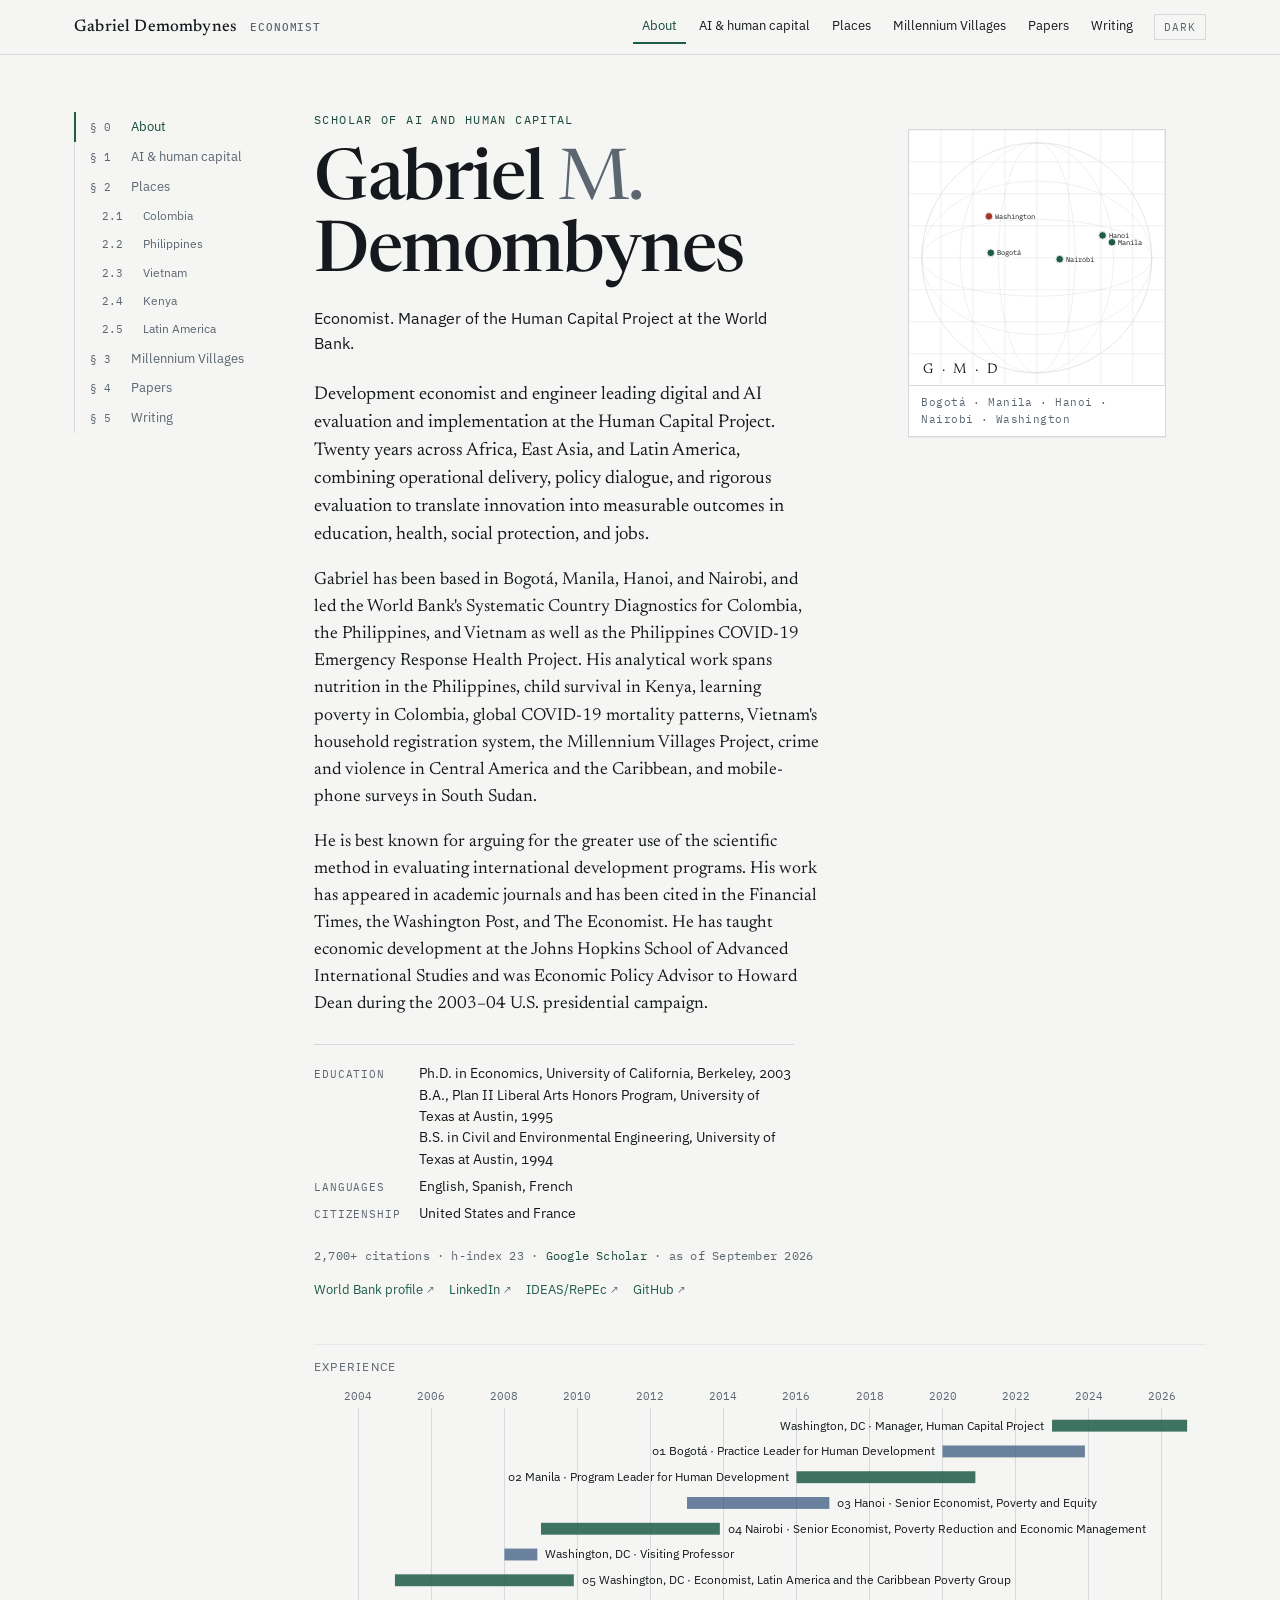
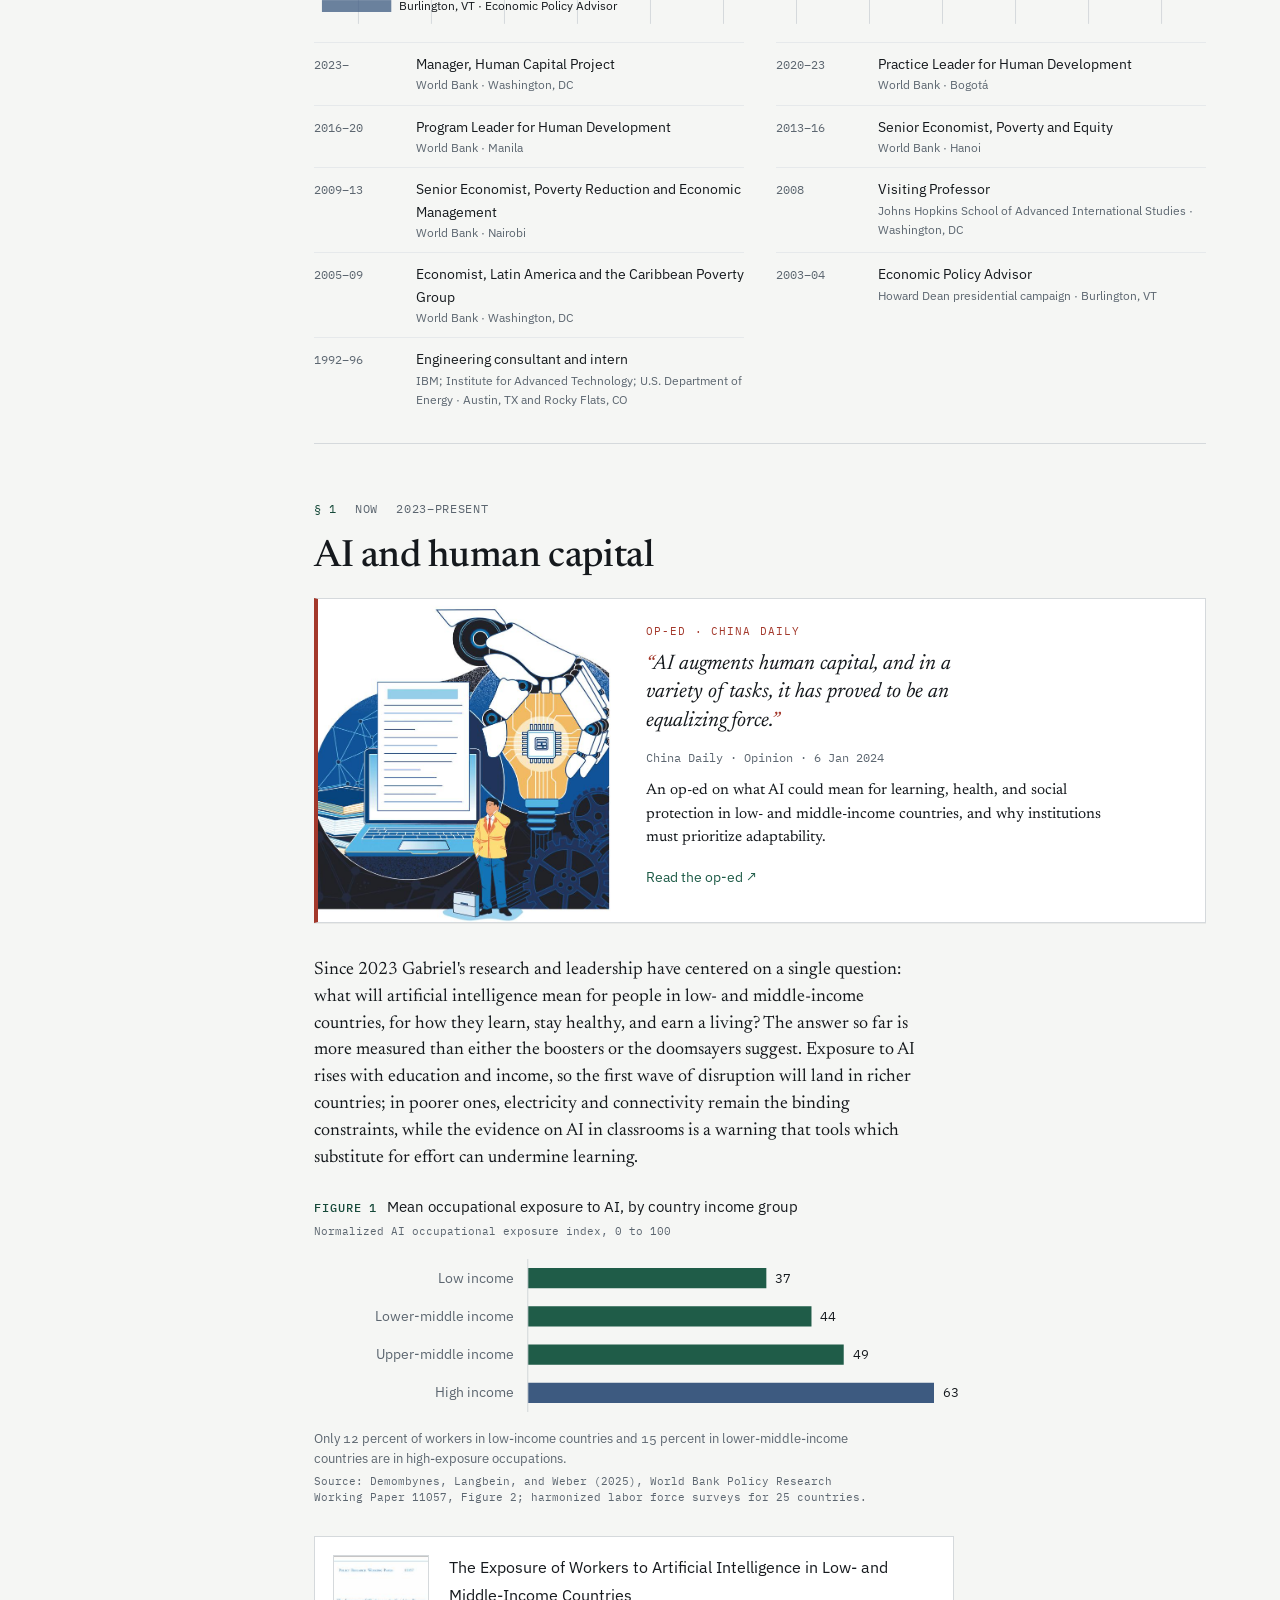
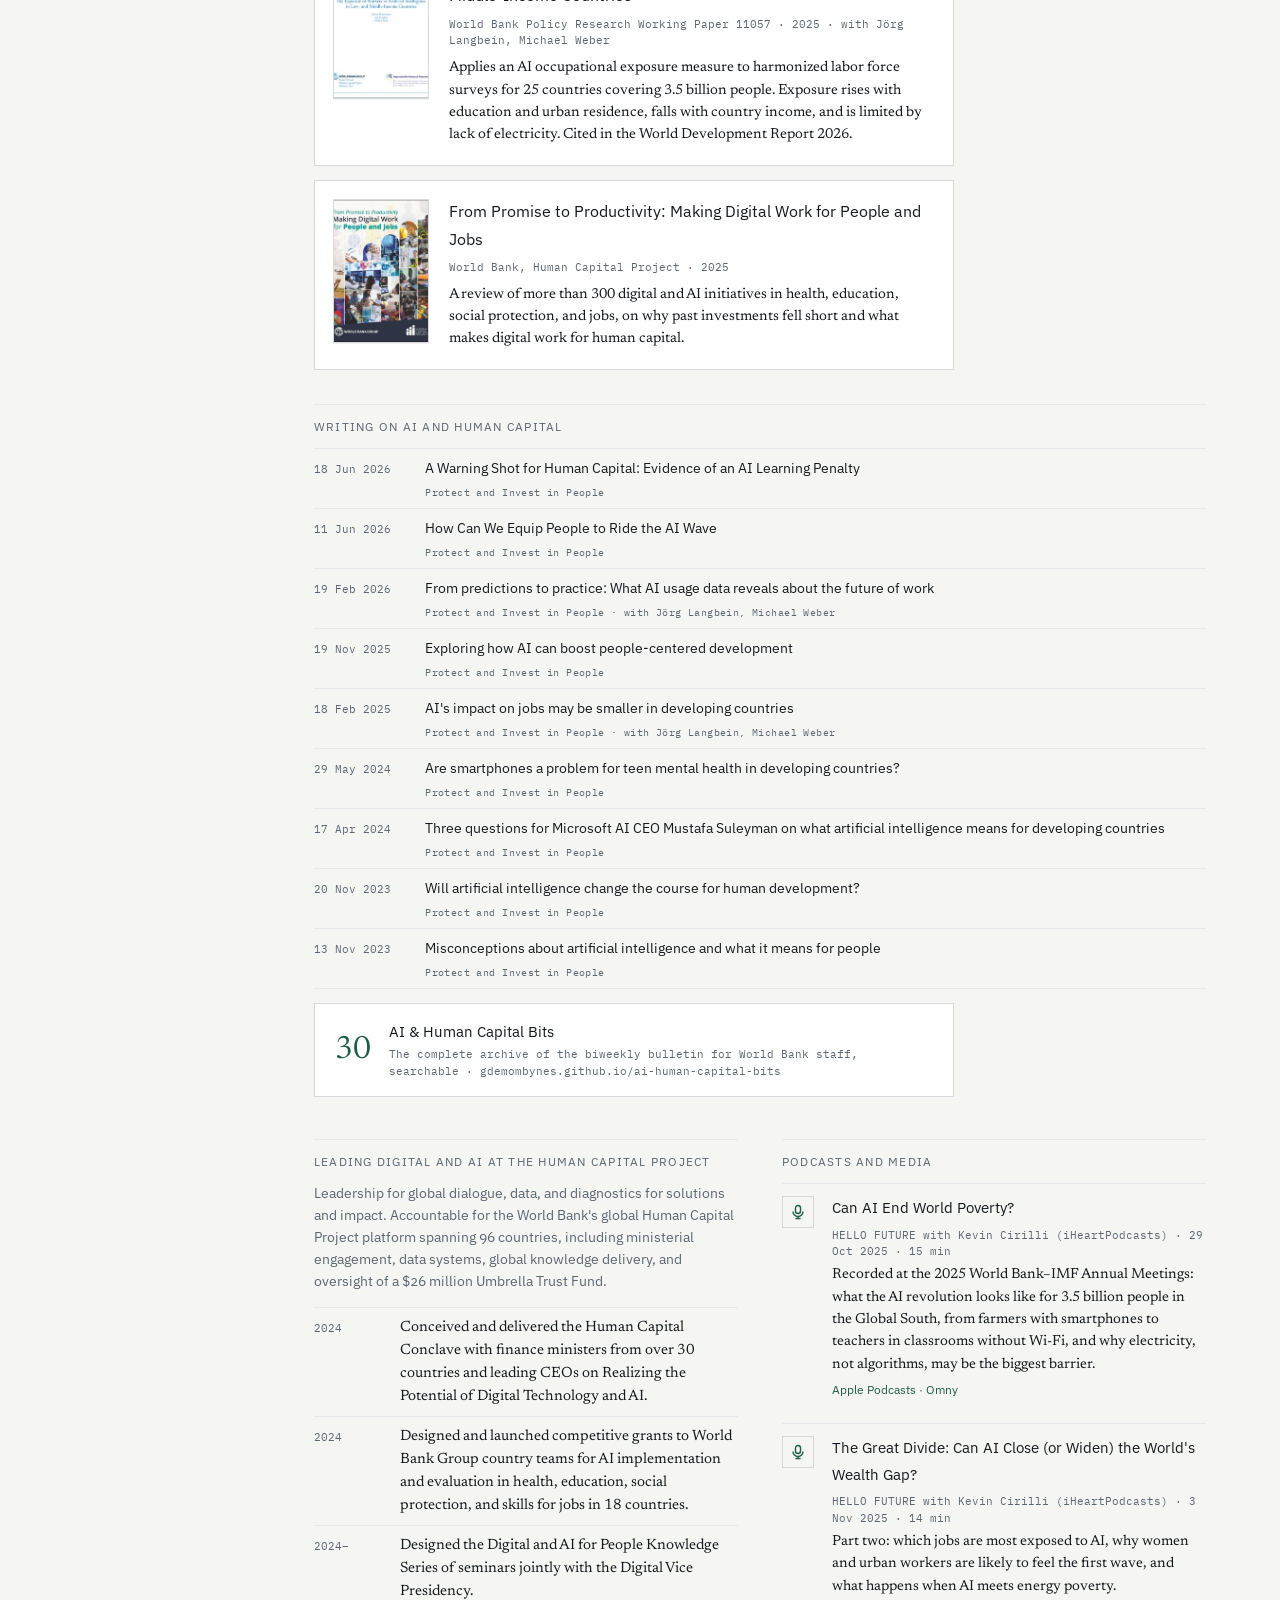
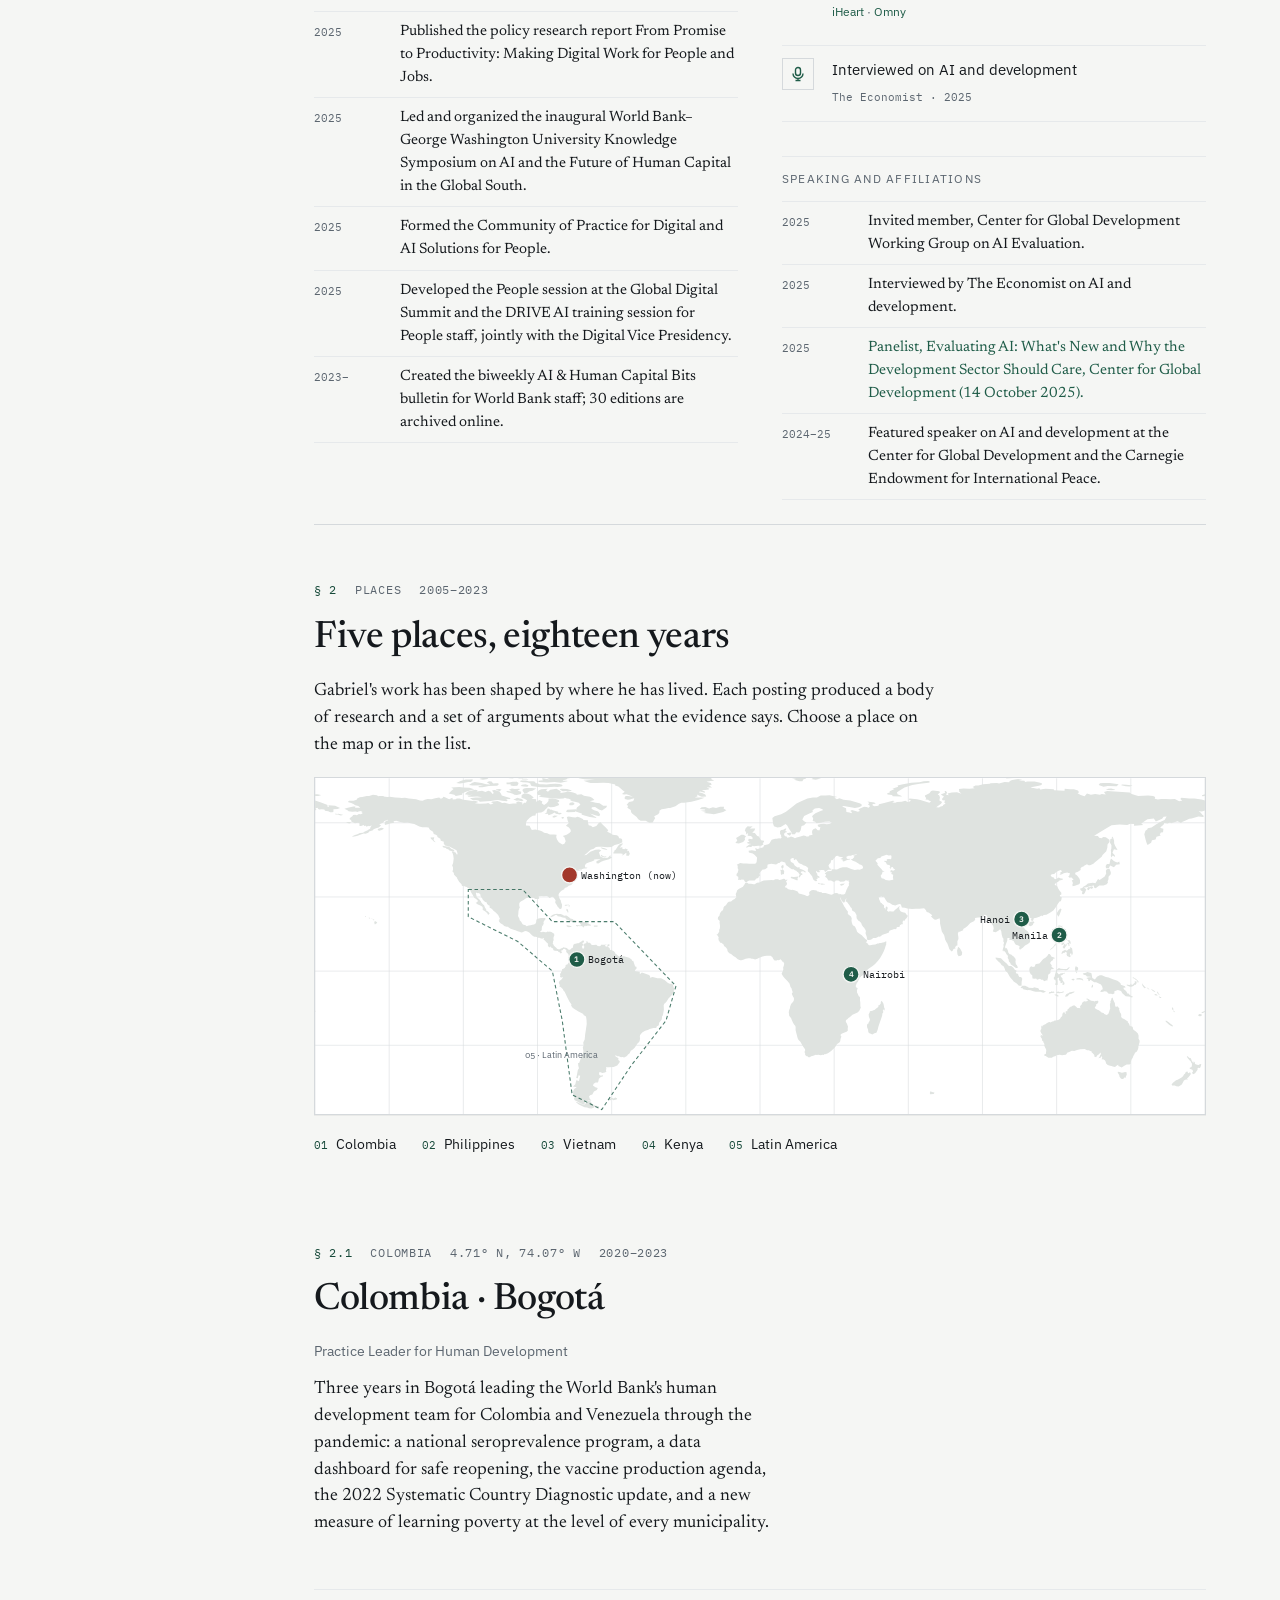
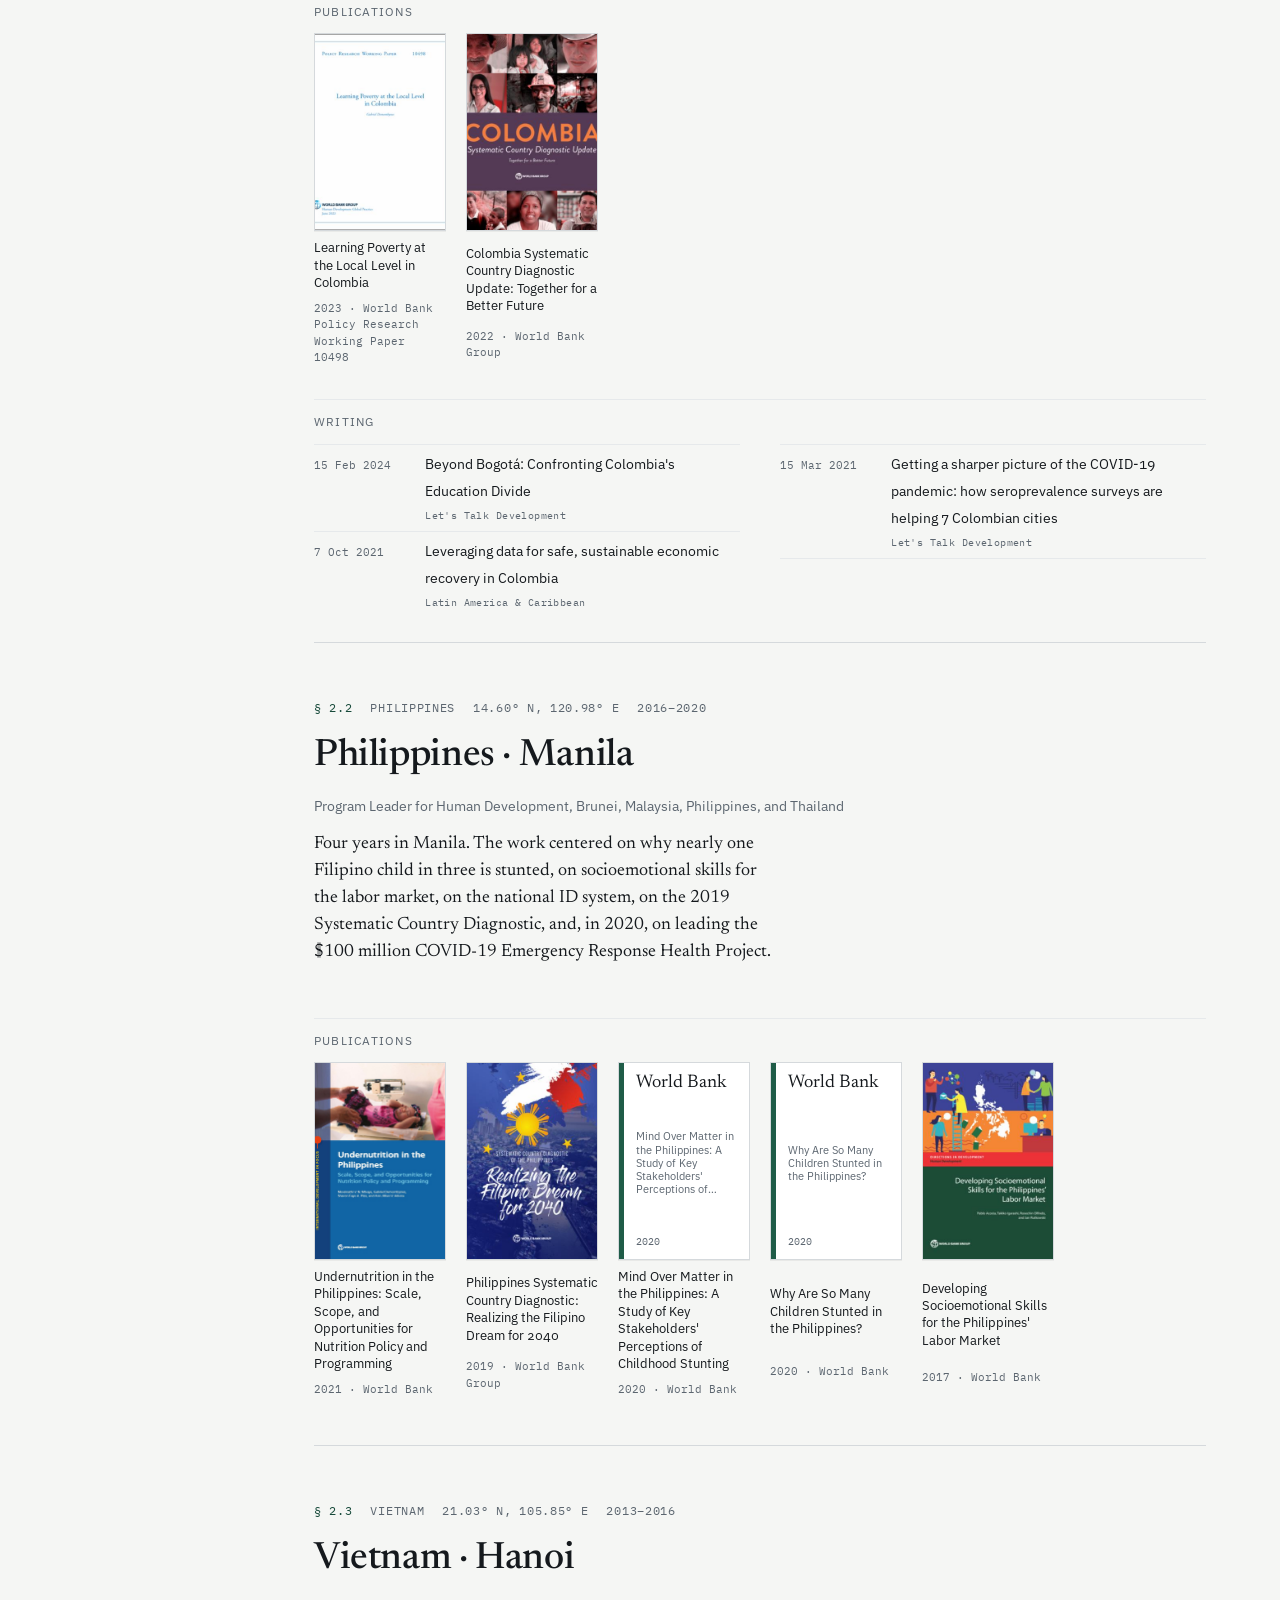
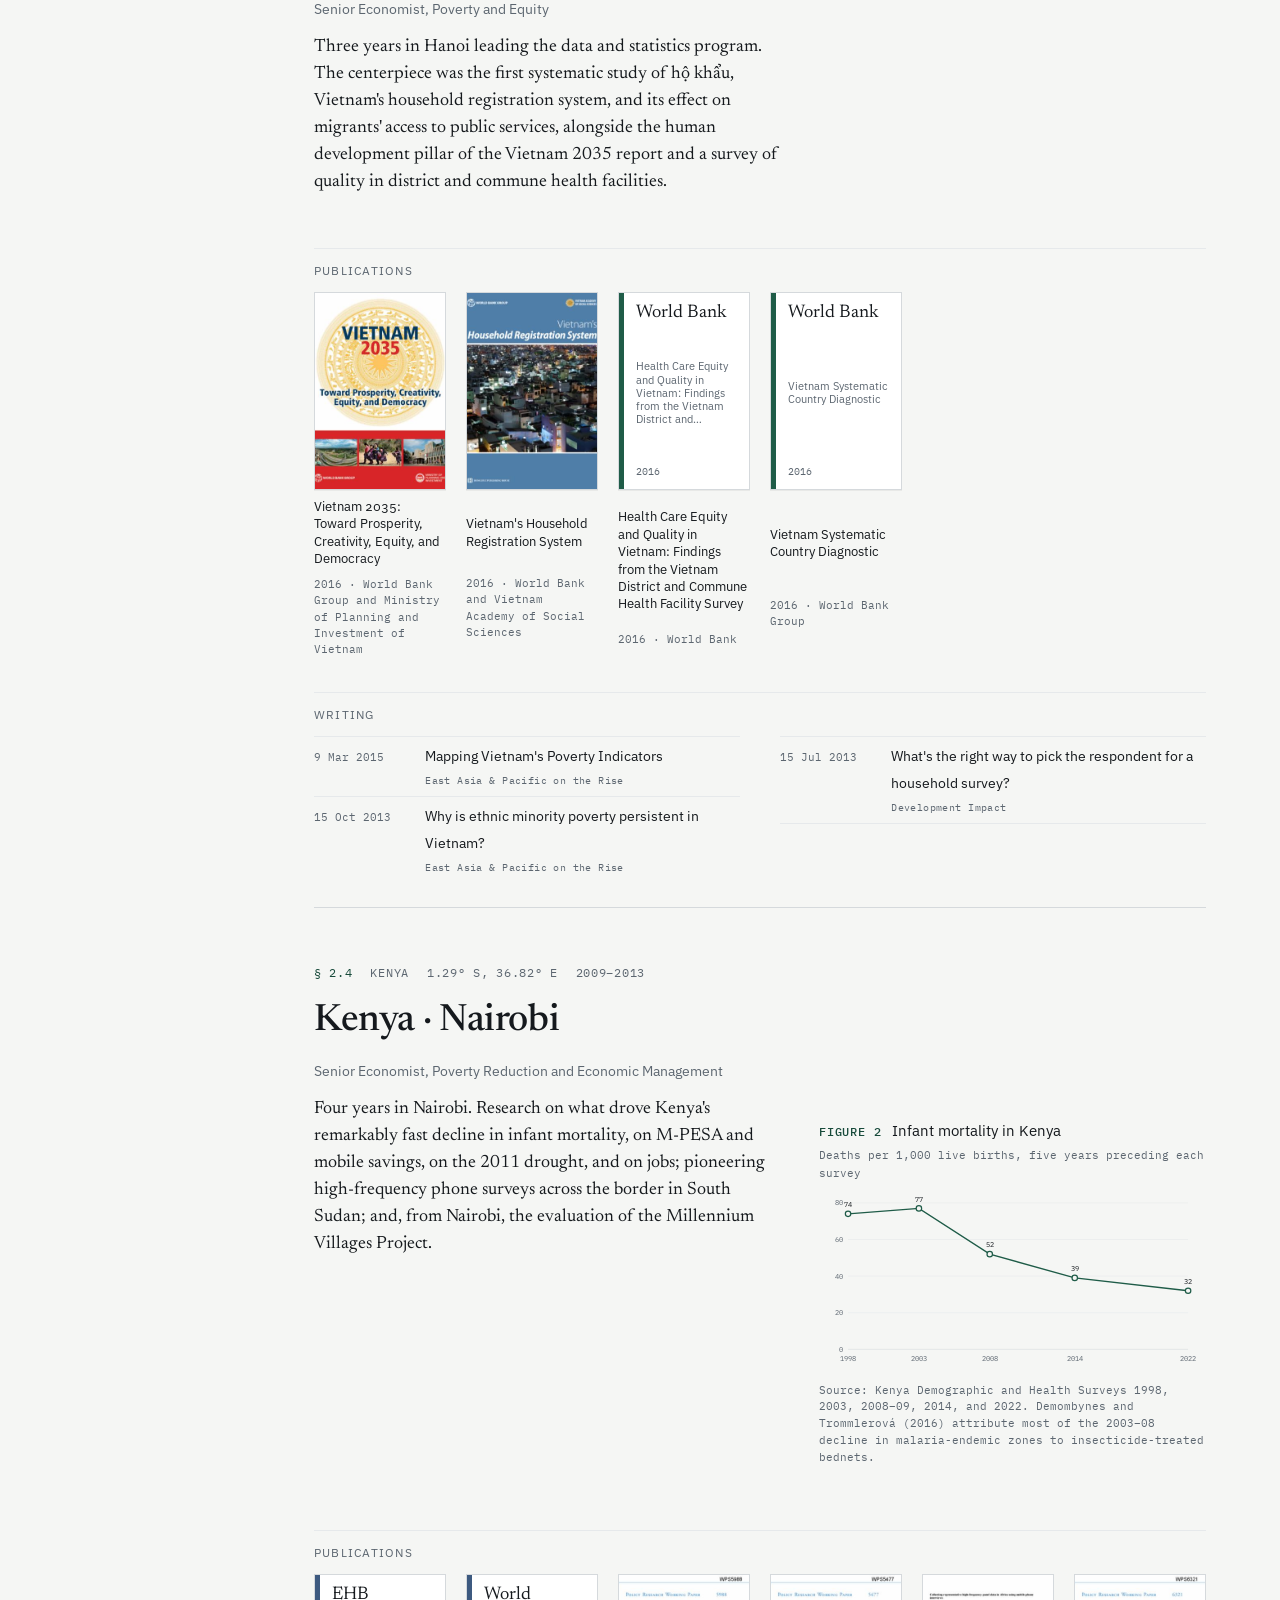
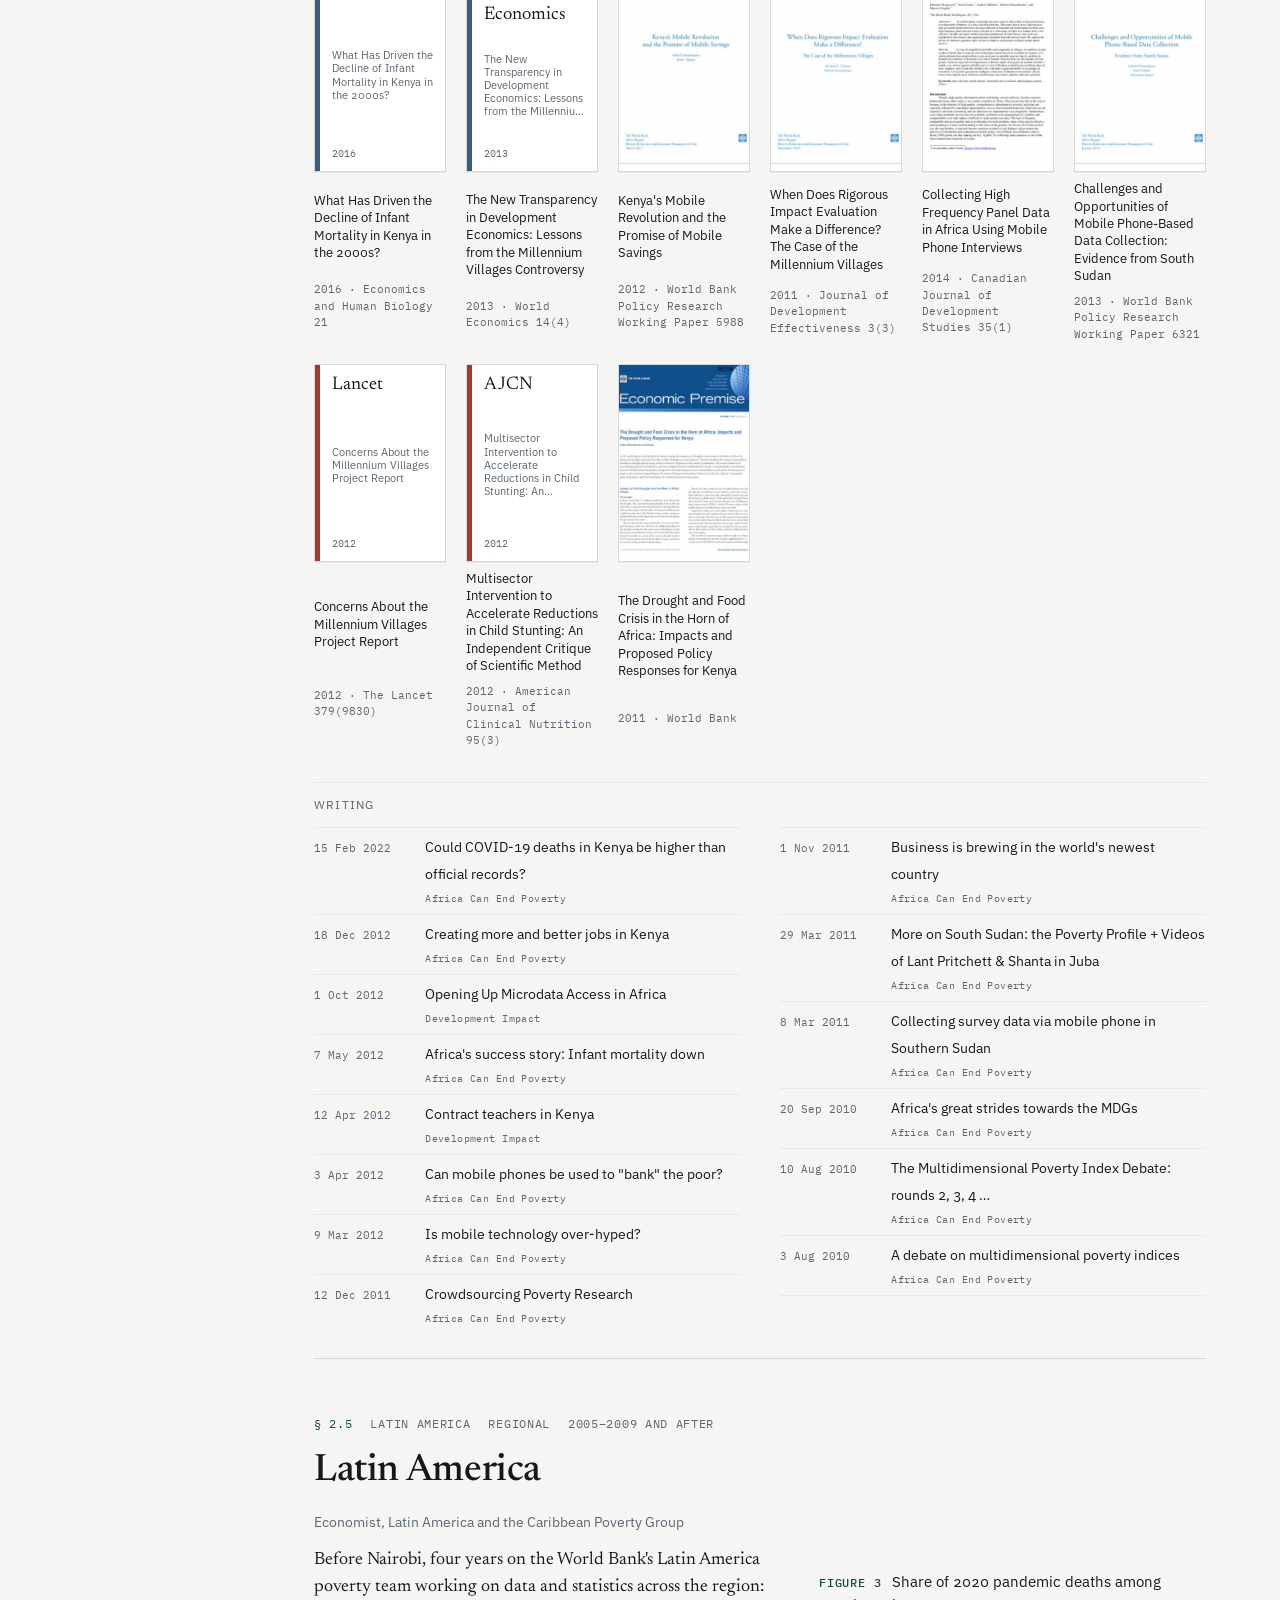
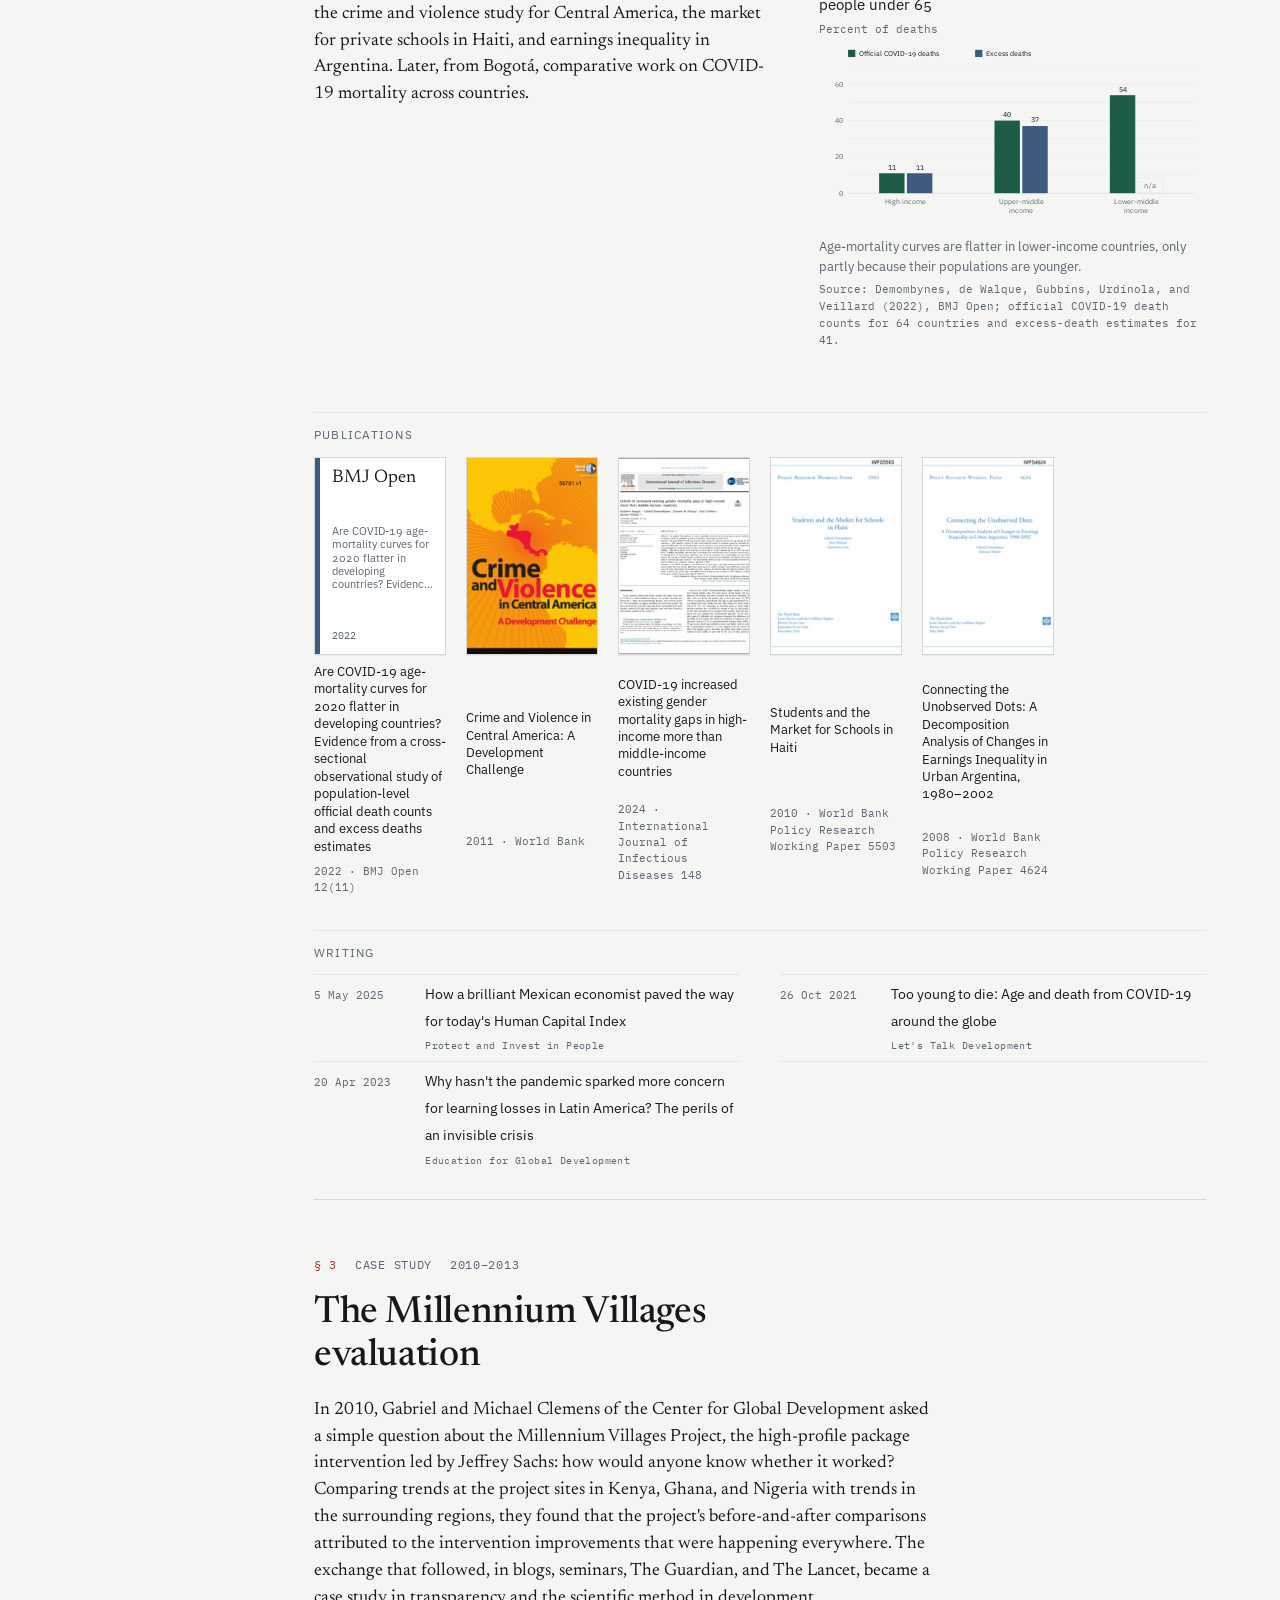
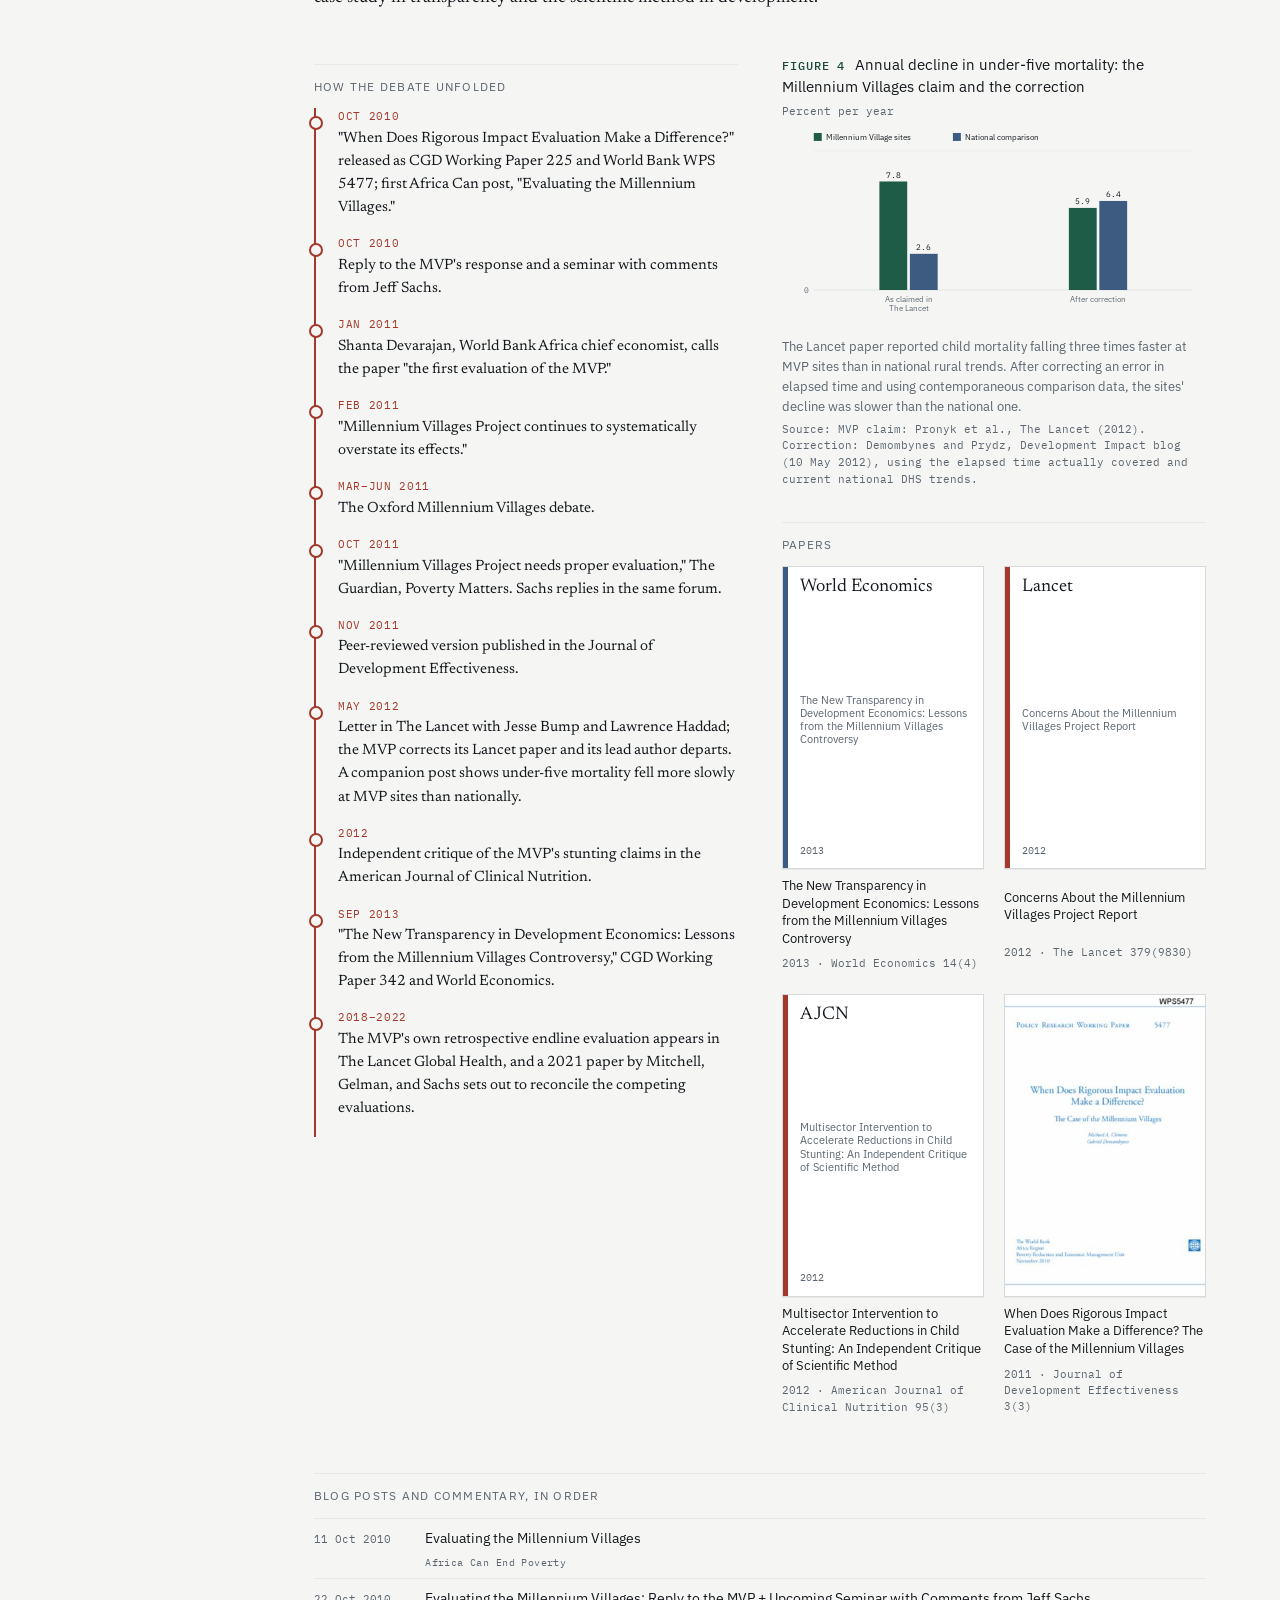
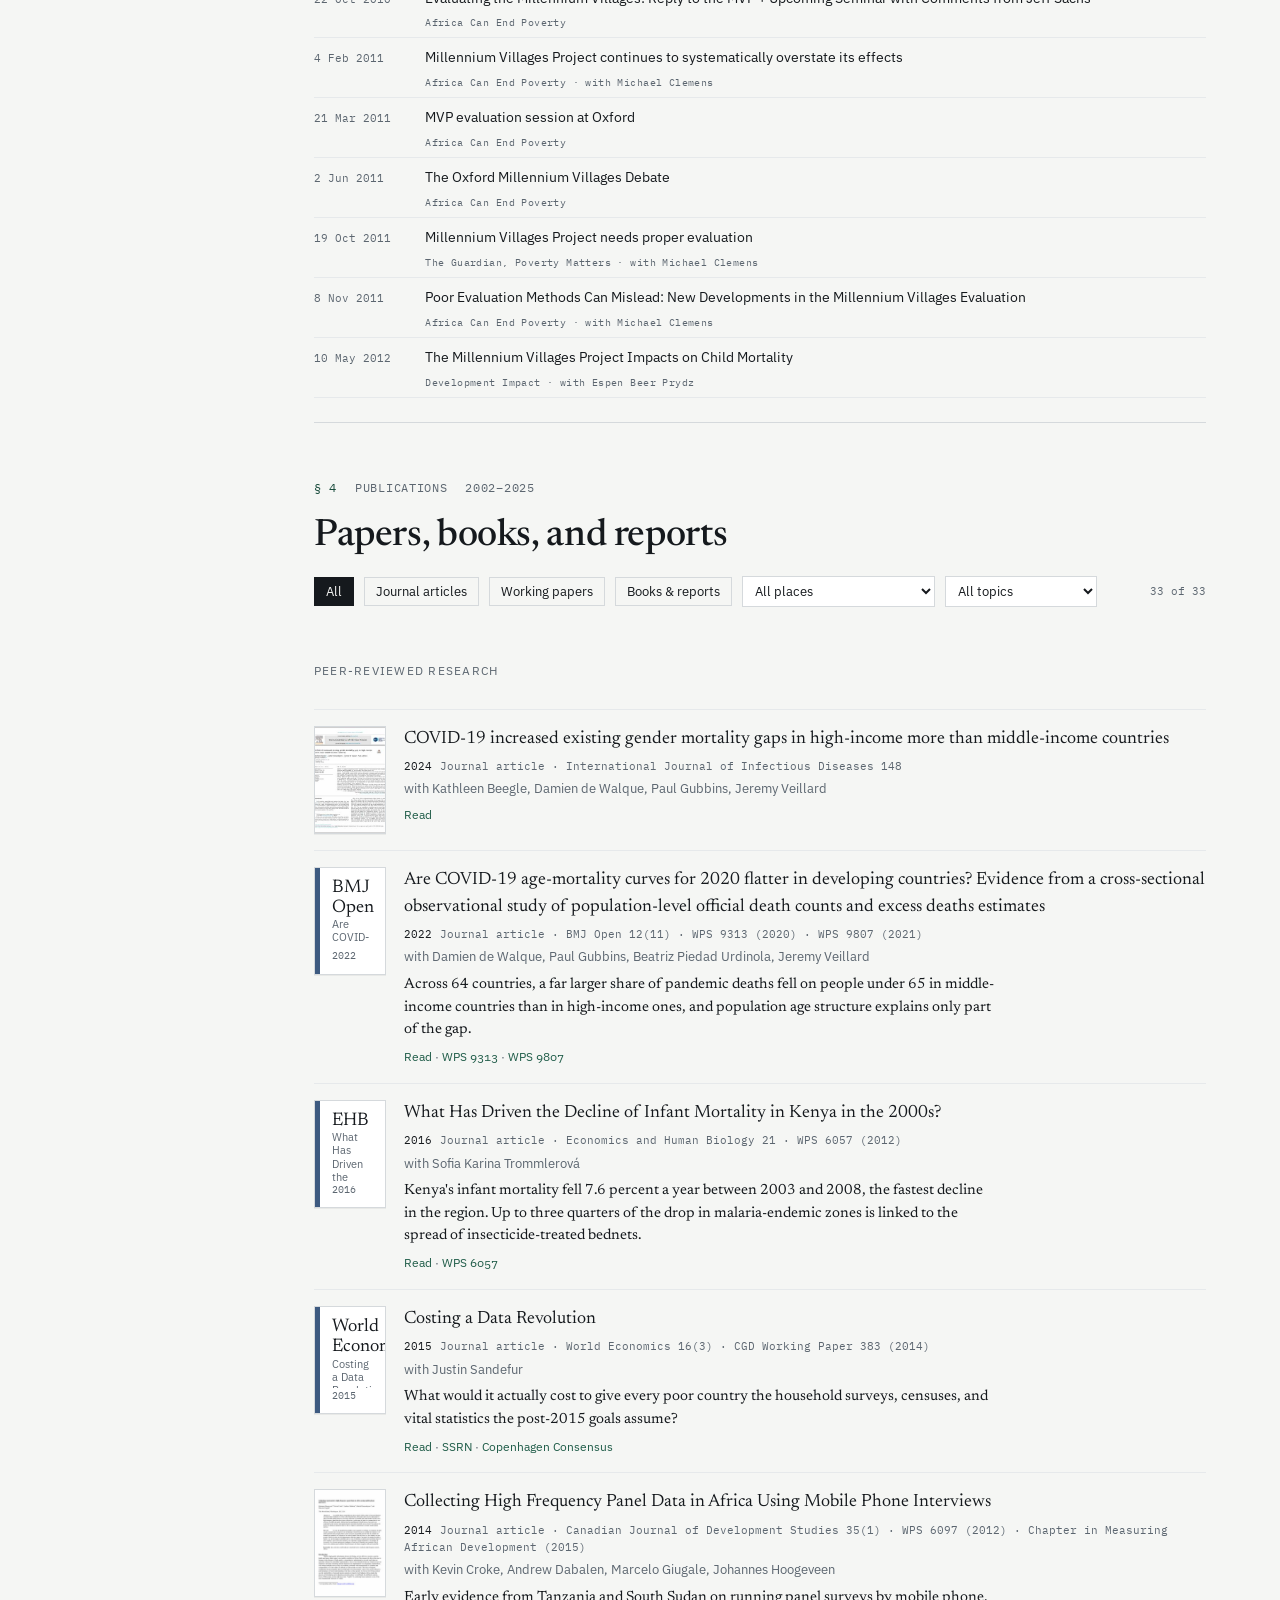
==== index.html @ d40ef0a4 "Initial site: editorial atlas layout, data-driven sections, covers, figures Co-Authored-By: Claude F" ====
<!DOCTYPE html>
<html lang="en">
<head>
<meta charset="utf-8">
<meta name="viewport" content="width=device-width, initial-scale=1">
<title>Gabriel Demombynes · Economist</title>
<meta name="description" content="Gabriel Demombynes is a development economist and Manager of the Human Capital Project at the World Bank. Research on AI and human capital, the Millennium Villages evaluation, and work in Colombia, the Philippines, Vietnam, Kenya, and Latin America.">
<meta property="og:title" content="Gabriel Demombynes · Economist">
<meta property="og:description" content="Development economist. AI and human capital, impact evaluation, and two decades of work across Africa, East Asia, and Latin America.">
<meta property="og:type" content="profile">
<meta property="og:image" content="https://gdemombynes.github.io/assets/media/china-daily-2024.jpg">
<link rel="icon" href="assets/favicon.svg" type="image/svg+xml">
<script>
  // Apply the saved theme before first paint to avoid a flash.
  try { var q = new URLSearchParams(location.search).get("theme"); var t = q || localStorage.getItem("gd-theme"); if (t === "dark" || t === "light") document.documentElement.setAttribute("data-theme", t); } catch (e) {}
</script>
<link rel="preconnect" href="https://fonts.googleapis.com">
<link rel="preconnect" href="https://fonts.gstatic.com" crossorigin>
<link href="https://fonts.googleapis.com/css2?family=Newsreader:ital,opsz,wght@0,6..72,400;0,6..72,500;1,6..72,400&family=IBM+Plex+Sans:wght@400;500;600&family=IBM+Plex+Mono:wght@400;500&display=swap" rel="stylesheet">
<link rel="stylesheet" href="css/site.css">
</head>
<body>
<a class="skip" href="#about">Skip to content</a>
<header class="masthead">
  <div class="masthead-inner">
    <a class="brand" href="#about">Gabriel Demombynes <small>Economist</small></a>
    <div class="nav-wrap">
      <nav class="nav" aria-label="Sections">
        <a href="#about">About</a>
        <a href="#ai">AI &amp; human capital</a>
        <a href="#places">Places</a>
        <a href="#mvp">Millennium Villages</a>
        <a href="#papers">Papers</a>
        <a href="#writing">Writing</a>
        <button class="theme-btn" type="button">Dark</button>
      </nav>
      <details class="nav-details">
        <summary aria-label="Open menu">Menu</summary>
        <nav class="nav" aria-label="Sections (mobile)">
          <a href="#about">About</a>
          <a href="#ai">AI &amp; human capital</a>
          <a href="#places">Places</a>
          <a href="#mvp">Millennium Villages</a>
          <a href="#papers">Papers</a>
          <a href="#writing">Writing</a>
          <button class="theme-btn" type="button">Dark</button>
        </nav>
      </details>
    </div>
  </div>
</header>

<div class="page">
  <aside class="rail" aria-label="Table of contents">
    <ol>
      <li><a href="#about"><span class="n">§ 0</span> About</a></li>
      <li><a href="#ai"><span class="n">§ 1</span> AI &amp; human capital</a></li>
      <li><a href="#places"><span class="n">§ 2</span> Places</a></li>
      <li class="sub"><a href="#colombia"><span class="n">2.1</span> Colombia</a></li>
      <li class="sub"><a href="#philippines"><span class="n">2.2</span> Philippines</a></li>
      <li class="sub"><a href="#vietnam"><span class="n">2.3</span> Vietnam</a></li>
      <li class="sub"><a href="#kenya"><span class="n">2.4</span> Kenya</a></li>
      <li class="sub"><a href="#latam"><span class="n">2.5</span> Latin America</a></li>
      <li><a href="#mvp"><span class="n">§ 3</span> Millennium Villages</a></li>
      <li><a href="#papers"><span class="n">§ 4</span> Papers</a></li>
      <li><a href="#writing"><span class="n">§ 5</span> Writing</a></li>
    </ol>
  </aside>

  <main class="content" id="main">
    <section class="sec hero" id="about" aria-label="About Gabriel Demombynes"></section>

    <section class="sec" id="ai" aria-labelledby="ai-h">
      <div class="runhead"><span class="num">§ 1</span><span>Now</span><span>2023–present</span></div>
      <h2 id="ai-h">AI and human capital</h2>
    </section>

    <section class="sec" id="places" aria-labelledby="places-h">
      <div class="runhead"><span class="num">§ 2</span><span>Places</span><span>2005–2023</span></div>
      <h2 id="places-h">Five places, eighteen years</h2>
      <p class="lead">Gabriel's work has been shaped by where he has lived. Each posting produced a body of research and a set of arguments about what the evidence says. Choose a place on the map or in the list.</p>
    </section>
    <div id="country-sections"></div>

    <section class="sec mvp" id="mvp" aria-labelledby="mvp-h">
      <div class="runhead"><span class="num">§ 3</span><span>Case study</span><span>2010–2013</span></div>
      <h2 id="mvp-h">The Millennium Villages evaluation</h2>
    </section>

    <section class="sec" id="papers" aria-labelledby="papers-h">
      <div class="runhead"><span class="num">§ 4</span><span>Publications</span><span>2002–2025</span></div>
      <h2 id="papers-h">Papers, books, and reports</h2>
    </section>

    <section class="sec" id="writing" aria-labelledby="writing-h">
      <div class="runhead"><span class="num">§ 5</span><span>Writing</span><span>2010–2026</span></div>
      <h2 id="writing-h">Blog posts, op-eds, and podcasts</h2>
    </section>

    <footer class="foot" id="foot"></footer>
  </main>
</div>

<script src="js/data-loader.js"></script>
<script src="js/figures.js"></script>
<script src="js/render.js"></script>
<script src="js/ui.js"></script>
<script>
  window.SITE_READY.then(S => renderAll(S)).then(() => initUI()).catch(err => {
    console.error(err);
    var m = document.getElementById("main");
    var p = document.createElement("p");
    p.className = "lead";
    p.textContent = "This page needs to be served over HTTP (for example, python3 -m http.server) so that it can load its data files.";
    m.insertBefore(p, m.firstChild);
  });
</script>
</body>
</html>
---- css/site.css ----
/* Gabriel Demombynes — site styles. "Working paper meets atlas." */
:root {
  --paper: #f5f6f4;
  --surface: #ffffff;
  --ink: #15191d;
  --muted: #5c6670;
  --hair: #d5d9dc;
  --hair-2: #e6e9eb;
  --accent: #1f5c48;
  --accent-ink: #174a3a;
  --red: #a3382b;
  --blue: #3d5a80;
  --land: #dfe3e0;
  --sea: transparent;
  --cover-shadow: 0 1px 0 rgba(0,0,0,.05);
  --serif: "Newsreader", "Iowan Old Style", "Palatino Linotype", Georgia, serif;
  --sans: "IBM Plex Sans", -apple-system, BlinkMacSystemFont, "Segoe UI", Helvetica, Arial, sans-serif;
  --mono: "IBM Plex Mono", Menlo, Consolas, "Liberation Mono", monospace;
  --measure: 68ch;
  --rail: 200px;
  --maxw: 1180px;
  color-scheme: light;
}
:root[data-theme="dark"] {
  --paper: #101315;
  --surface: #171b1e;
  --ink: #e6e8e6;
  --muted: #9aa4ad;
  --hair: #2b3236;
  --hair-2: #22282c;
  --accent: #6fb59a;
  --accent-ink: #8fcbb3;
  --red: #e0776a;
  --blue: #8fb0d9;
  --land: #262c30;
  color-scheme: dark;
}
@media (prefers-color-scheme: dark) {
  :root:not([data-theme="light"]) {
    --paper: #101315;
    --surface: #171b1e;
    --ink: #e6e8e6;
    --muted: #9aa4ad;
    --hair: #2b3236;
    --hair-2: #22282c;
    --accent: #6fb59a;
    --accent-ink: #8fcbb3;
    --red: #e0776a;
    --blue: #8fb0d9;
    --land: #262c30;
    color-scheme: dark;
  }
}

* { box-sizing: border-box; }
html { scroll-behavior: smooth; -webkit-text-size-adjust: 100%; }
@media (prefers-reduced-motion: reduce) { html { scroll-behavior: auto; } }
body {
  margin: 0;
  background: var(--paper);
  color: var(--ink);
  font-family: var(--serif);
  font-size: 17.5px;
  line-height: 1.55;
  font-variant-numeric: oldstyle-nums;
  -webkit-font-smoothing: antialiased;
}
a { color: var(--accent); text-decoration: none; text-underline-offset: 3px; }
a:hover { text-decoration: underline; }
a:focus-visible, button:focus-visible, select:focus-visible, summary:focus-visible {
  outline: 2px solid var(--accent); outline-offset: 3px; border-radius: 2px;
}
img { max-width: 100%; height: auto; display: block; }
:root[data-theme="dark"] img.cover, :root[data-theme="dark"] img.feature-img { filter: brightness(.9); }
@media (prefers-color-scheme: dark) { :root:not([data-theme="light"]) img.cover, :root:not([data-theme="light"]) img.feature-img { filter: brightness(.9); } }

h1, h2, h3, h4 { font-family: var(--serif); font-weight: 500; letter-spacing: -.01em; line-height: 1.15; margin: 0; }
p { margin: 0 0 1em; max-width: var(--measure); }
.mono { font-family: var(--mono); font-size: .78rem; letter-spacing: .01em; font-variant-numeric: tabular-nums; }
.sans { font-family: var(--sans); }
.muted { color: var(--muted); }
.skip { position: absolute; left: -999px; top: 8px; background: var(--surface); padding: 8px 12px; z-index: 100; }
.skip:focus { left: 8px; }

/* ---------- Masthead ---------- */
.masthead {
  position: sticky; top: 0; z-index: 50;
  background: color-mix(in srgb, var(--paper) 92%, transparent);
  backdrop-filter: blur(6px);
  border-bottom: 1px solid var(--hair);
}
.masthead-inner {
  max-width: var(--maxw); margin: 0 auto; padding: 10px 24px;
  display: flex; align-items: center; justify-content: space-between; gap: 16px;
}
.brand { font-family: var(--serif); font-size: 1.05rem; font-weight: 500; color: var(--ink); letter-spacing: .01em; white-space: nowrap; }
.brand small { font-family: var(--mono); font-size: .68rem; color: var(--muted); margin-left: 10px; letter-spacing: .08em; text-transform: uppercase; }
.nav { display: flex; align-items: center; gap: 4px; }
.nav a {
  font-family: var(--sans); font-size: .82rem; color: var(--ink); padding: 6px 9px; border-bottom: 2px solid transparent;
}
.nav a:hover { text-decoration: none; border-bottom-color: var(--hair); }
.nav a[aria-current="true"] { border-bottom-color: var(--accent); color: var(--accent-ink); }
.theme-btn {
  font-family: var(--mono); font-size: .7rem; letter-spacing: .08em; text-transform: uppercase;
  background: none; border: 1px solid var(--hair); color: var(--muted); padding: 5px 9px; cursor: pointer; margin-left: 8px;
}
.theme-btn:hover { color: var(--ink); border-color: var(--muted); }
.nav-details { display: none; }
.nav-details summary { list-style: none; cursor: pointer; font-family: var(--sans); font-size: .85rem; padding: 6px 0; }
.nav-details summary::-webkit-details-marker { display: none; }
.nav-details[open] .nav { display: flex; flex-direction: column; align-items: flex-start; padding: 8px 0 12px; }
@media (max-width: 760px) {
  .nav-wrap > .nav, .nav-wrap > .theme-btn { display: none; }
  .nav-details { display: block; }
  .nav-details .theme-btn { margin: 8px 0 0; }
}

/* ---------- Layout ---------- */
.page { max-width: var(--maxw); margin: 0 auto; padding: 0 24px; }
@media (min-width: 1100px) {
  .page { display: grid; grid-template-columns: var(--rail) minmax(0, 1fr); gap: 40px; }
  .rail { position: sticky; top: 64px; align-self: start; height: calc(100vh - 80px); padding-top: 48px; }
  .content { min-width: 0; }
}
.rail { display: none; }
@media (min-width: 1100px) { .rail { display: block; } }
.rail ol { list-style: none; margin: 0; padding: 0; border-left: 1px solid var(--hair); }
.rail li a {
  display: grid; grid-template-columns: 2.2rem 1fr; gap: 6px; align-items: baseline;
  font-family: var(--sans); font-size: .8rem; color: var(--muted); padding: 5px 0 5px 14px; margin-left: -1px; border-left: 2px solid transparent;
}
.rail li a .n { font-family: var(--mono); font-size: .68rem; color: var(--muted); }
.rail li a:hover { color: var(--ink); text-decoration: none; }
.rail li a[aria-current="true"] { color: var(--accent-ink); border-left-color: var(--accent); }
.rail li.sub a { padding-left: 26px; font-size: .74rem; }

section.sec { padding: 56px 0 24px; border-top: 1px solid var(--hair); scroll-margin-top: 60px; }
section.sec:first-of-type { border-top: 0; }
.runhead {
  display: flex; flex-wrap: wrap; gap: 8px 18px; align-items: baseline; margin-bottom: 18px;
  font-family: var(--mono); font-size: .72rem; letter-spacing: .06em; text-transform: uppercase; color: var(--muted);
}
.runhead .num { color: var(--accent-ink); }
.sec > h2, .sec-h2 { font-size: clamp(1.7rem, 3vw, 2.35rem); margin: 0 0 18px; max-width: 24ch; }
.lead { font-size: 1.12rem; line-height: 1.5; max-width: 62ch; }
.sub-h { font-family: var(--sans); font-size: .78rem; letter-spacing: .1em; text-transform: uppercase; color: var(--muted); margin: 34px 0 12px; padding-top: 12px; border-top: 1px solid var(--hair-2); }

/* ---------- Hero ---------- */
.hero { padding: 64px 0 24px; }
.hero-grid { display: grid; grid-template-columns: minmax(0, 1.5fr) minmax(260px, 1fr); gap: 48px; align-items: start; }
@media (max-width: 900px) { .hero-grid { grid-template-columns: 1fr; } .plate { max-width: 420px; } }
.kicker { font-family: var(--mono); font-size: .72rem; letter-spacing: .12em; text-transform: uppercase; color: var(--accent-ink); margin-bottom: 18px; }
.hero h1 { font-size: clamp(2.6rem, 6vw, 4.4rem); line-height: 1.02; font-weight: 500; letter-spacing: -.02em; margin-bottom: 14px; }
.hero h1 .mid { color: var(--muted); font-weight: 400; }
.hero .role { font-family: var(--sans); font-size: 1.02rem; color: var(--ink); margin-bottom: 26px; max-width: 48ch; }
.hero .profile { font-size: 1.16rem; line-height: 1.5; max-width: 60ch; }
.hero .bio p { max-width: 64ch; }
.facts { display: grid; grid-template-columns: max-content 1fr; gap: 6px 18px; margin: 26px 0 0; padding: 18px 0 0; border-top: 1px solid var(--hair); font-family: var(--sans); font-size: .86rem; max-width: 60ch; }
.facts dt { color: var(--muted); font-family: var(--mono); font-size: .7rem; letter-spacing: .08em; text-transform: uppercase; padding-top: 3px; }
.facts dd { margin: 0; }
.metrics { margin-top: 22px; font-family: var(--mono); font-size: .74rem; color: var(--muted); letter-spacing: .02em; }
.metrics a { color: var(--accent-ink); }
.plate { border: 1px solid var(--hair); background: var(--surface); box-shadow: var(--cover-shadow); }
.plate svg { display: block; width: 100%; height: auto; }
.plate figcaption { font-family: var(--mono); font-size: .68rem; color: var(--muted); padding: 8px 12px; border-top: 1px solid var(--hair); letter-spacing: .04em; }
.links-row { display: flex; flex-wrap: wrap; gap: 6px 14px; margin-top: 14px; font-family: var(--sans); font-size: .84rem; }
.links-row a::after { content: " ↗"; color: var(--muted); font-size: .8em; }

/* ---------- Experience timeline ---------- */
.timeline { margin-top: 44px; }
.tl-svg-wrap { overflow-x: auto; }
.tl-svg { width: 100%; min-width: 640px; height: auto; display: block; }
.tl-svg text { font-family: var(--mono); font-size: 11px; fill: var(--muted); }
.tl-svg text.lbl { font-family: var(--sans); fill: var(--ink); font-size: 12px; }
.tl-svg .axis { stroke: var(--hair); }
.tl-svg .bar { fill: var(--accent); opacity: .85; }
.tl-svg .bar.alt { fill: var(--blue); opacity: .75; }
.tl-svg .tick { stroke: var(--hair); }
.tl-svg .dot { fill: var(--paper); stroke: var(--accent); stroke-width: 1.5; }
.exp-list { list-style: none; margin: 12px 0 0; padding: 0; display: grid; grid-template-columns: repeat(auto-fill, minmax(280px, 1fr)); gap: 0 32px; }
.exp-list details { border-top: 1px solid var(--hair-2); padding: 10px 0; }
.exp-list summary { cursor: pointer; display: grid; grid-template-columns: 5.6rem 1fr; gap: 12px; align-items: baseline; list-style: none; }
.exp-list summary::-webkit-details-marker { display: none; }
.exp-list summary .yrs { font-family: var(--mono); font-size: .72rem; color: var(--muted); }
.exp-list summary .r { font-family: var(--sans); font-size: .9rem; }
.exp-list summary .o { display: block; font-family: var(--sans); font-size: .78rem; color: var(--muted); }
.exp-list ul { margin: 8px 0 0 5.6rem; padding-left: 1rem; font-size: .92rem; }
.exp-list ul li { margin-bottom: 4px; }
.exp-list ul li::marker { color: var(--muted); }

/* ---------- Feature card (China Daily) ---------- */
.feature {
  display: grid; grid-template-columns: minmax(200px, 300px) 1fr; gap: 28px; align-items: stretch;
  background: var(--surface); border: 1px solid var(--hair); border-left: 4px solid var(--red); margin: 8px 0 34px; box-shadow: var(--cover-shadow);
}
.feature .fimg { position: relative; min-height: 220px; overflow: hidden; }
.feature .fimg img { width: 100%; height: 100%; object-fit: cover; }
.feature .fbody { padding: 24px 28px 22px 0; }
.feature .fk { font-family: var(--mono); font-size: .7rem; letter-spacing: .1em; text-transform: uppercase; color: var(--red); margin-bottom: 10px; }
.feature blockquote { margin: 0 0 14px; font-size: 1.32rem; line-height: 1.35; font-style: italic; max-width: 30ch; }
.feature blockquote::before { content: "\201C"; color: var(--red); }
.feature blockquote::after { content: "\201D"; color: var(--red); }
.feature .fmeta { font-family: var(--mono); font-size: .72rem; color: var(--muted); margin-bottom: 12px; }
.feature .fp { font-size: .95rem; max-width: 52ch; }
.feature .cta { font-family: var(--sans); font-size: .86rem; }
@media (max-width: 700px) { .feature { grid-template-columns: 1fr; } .feature .fbody { padding: 18px 20px 20px; } .feature .fimg { max-height: 220px; } }

/* ---------- Figures ---------- */
figure.fig { margin: 24px 0 30px; max-width: 720px; }
figure.fig svg { width: 100%; height: auto; display: block; overflow: visible; }
figure.fig .fig-h { font-family: var(--sans); font-size: .92rem; margin: 0 0 4px; }
figure.fig .fig-h b { font-family: var(--mono); font-weight: 500; font-size: .72rem; color: var(--accent-ink); letter-spacing: .08em; text-transform: uppercase; margin-right: 10px; }
figure.fig .fig-unit { font-family: var(--mono); font-size: .7rem; color: var(--muted); margin-bottom: 10px; }
figure.fig figcaption { font-family: var(--sans); font-size: .8rem; color: var(--muted); margin-top: 8px; max-width: 70ch; }
figure.fig figcaption .src { font-family: var(--mono); font-size: .68rem; display: block; margin-top: 4px; }
.chart text { font-family: var(--sans); font-size: 12px; fill: currentColor; }
.chart text.val { font-family: var(--mono); font-size: 11.5px; font-variant-numeric: tabular-nums; }
.chart text.lab { fill: var(--muted); }
.chart .axis { stroke: var(--hair); stroke-width: 1; }
.chart .grid { stroke: var(--hair-2); stroke-width: 1; }
.chart .s0 { fill: var(--accent); }
.chart .s1 { fill: var(--blue); }
.chart .s-red { fill: var(--red); }
.chart .line { fill: none; stroke: var(--accent); stroke-width: 2.2; }
.chart .pt { fill: var(--paper); stroke: var(--accent); stroke-width: 2; }
.chart .legend { font-family: var(--sans); font-size: 11.5px; }
.chart .na { fill: none; stroke: var(--hair); stroke-dasharray: 3 3; }

/* ---------- Places map ---------- */
.map-wrap { border: 1px solid var(--hair); background: var(--surface); margin: 8px 0 18px; box-shadow: var(--cover-shadow); }
.map-wrap svg { width: 100%; height: auto; display: block; }
.map .land { fill: var(--land); stroke: none; }
.map .grat { stroke: var(--hair); stroke-width: .6; fill: none; }
.map .region { fill: none; stroke: var(--accent); stroke-width: 1.2; stroke-dasharray: 4 3; opacity: .8; }
.map .mk circle { fill: var(--accent); stroke: var(--paper); stroke-width: 1.5; }
.map .mk.cur circle { fill: var(--red); }
.map .mk text { font-family: var(--mono); font-size: 11px; fill: var(--ink); }
.map .mk text.n { fill: var(--paper); font-size: 8.5px; text-anchor: middle; font-weight: 600; }
.map .mk:hover circle { r: 11; }
.map .mk:hover text.city { text-decoration: underline; }
.map .lbl { font-family: var(--sans); font-size: 10px; fill: var(--muted); }
.place-index { display: flex; flex-wrap: wrap; gap: 8px 26px; font-family: var(--sans); font-size: .9rem; margin: 0 0 8px; padding: 0; list-style: none; }
.place-index a { color: var(--ink); display: inline-flex; gap: 8px; align-items: baseline; }
.place-index a .n { font-family: var(--mono); font-size: .7rem; color: var(--accent-ink); }
.place-index a:hover { color: var(--accent-ink); text-decoration: none; }
@media (max-width: 700px) { .map-wrap { display: none; } .place-index { flex-direction: column; gap: 6px; font-size: 1rem; } }

/* ---------- Country section ---------- */
.country { padding-top: 44px; }
.country .runhead .coord { font-variant-numeric: tabular-nums; }
.country .cgrid { display: grid; grid-template-columns: minmax(0, 1.2fr) minmax(0, 1fr); gap: 40px; align-items: start; }
@media (max-width: 900px) { .country .cgrid { grid-template-columns: 1fr; } }
.country .role-line { font-family: var(--sans); font-size: .86rem; color: var(--muted); margin-bottom: 14px; }
.shelf { display: grid; grid-template-columns: repeat(auto-fill, minmax(140px, 1fr)); gap: 22px 20px; margin: 10px 0 24px; }
.country .shelf { grid-template-columns: repeat(auto-fill, minmax(130px, 1fr)); max-width: 980px; }
.posts.cols { columns: 2; column-gap: 40px; }
.posts.cols li { break-inside: avoid; }
@media (max-width: 760px) { .posts.cols { columns: 1; } }
.shelf .item { display: grid; gap: 8px; }
.shelf .item a.t { color: var(--ink); font-family: var(--sans); font-size: .84rem; line-height: 1.3; }
.shelf .item a.t:hover { color: var(--accent-ink); }
.shelf .item .m { font-family: var(--mono); font-size: .66rem; color: var(--muted); }
.cover, .cover-card { aspect-ratio: 2 / 3; width: 100%; border: 1px solid var(--hair); box-shadow: var(--cover-shadow); background: var(--surface); object-fit: cover; }
.cover-card { display: flex; flex-direction: column; justify-content: space-between; padding: 10px 11px; position: relative; overflow: hidden; }
.cover-card .bar { position: absolute; left: 0; top: 0; bottom: 0; width: 5px; background: var(--accent); }
.cover-card.journal .bar { background: var(--blue); }
.cover-card.comment .bar { background: var(--red); }
.cover-card.chapter .bar { background: var(--muted); }
.cover-card .ini { font-family: var(--serif); font-size: 1.15rem; line-height: 1.1; color: var(--ink); margin-left: 6px; }
.cover-card .ct { font-family: var(--sans); font-size: .66rem; line-height: 1.25; color: var(--muted); margin-left: 6px; display: -webkit-box; -webkit-line-clamp: 5; -webkit-box-orient: vertical; overflow: hidden; }
.cover-card .cy { font-family: var(--mono); font-size: .62rem; color: var(--muted); margin-left: 6px; }
.posts { list-style: none; margin: 0; padding: 0; }
.posts li { display: grid; grid-template-columns: 6.2rem 1fr; gap: 12px; padding: 7px 0; border-top: 1px solid var(--hair-2); align-items: baseline; }
.posts li:last-child { border-bottom: 1px solid var(--hair-2); }
.posts .d { font-family: var(--mono); font-size: .7rem; color: var(--muted); white-space: nowrap; }
.posts a { color: var(--ink); font-family: var(--sans); font-size: .9rem; }
.posts a:hover { color: var(--accent-ink); }
.posts .o { display: block; font-family: var(--mono); font-size: .64rem; color: var(--muted); letter-spacing: .04em; margin-top: 2px; }
@media (max-width: 480px) { .posts li { grid-template-columns: 1fr; gap: 2px; } }

/* ---------- MVP ---------- */
.mvp .runhead .num { color: var(--red); }
.mvp-grid { display: grid; grid-template-columns: minmax(0, 1fr) minmax(0, 1fr); gap: 44px; align-items: start; }
@media (max-width: 900px) { .mvp-grid { grid-template-columns: 1fr; } }
.tl { list-style: none; margin: 0; padding: 0; border-left: 2px solid var(--red); }
.tl li { position: relative; padding: 0 0 16px 22px; font-size: .93rem; }
.tl li::before { content: ""; position: absolute; left: -7px; top: 8px; width: 10px; height: 10px; border-radius: 50%; background: var(--paper); border: 2px solid var(--red); }
.tl li .d { font-family: var(--mono); font-size: .68rem; color: var(--red); letter-spacing: .06em; text-transform: uppercase; display: block; margin-bottom: 2px; }
.tl li a { color: var(--ink); }
.tl li a:hover { color: var(--red); }

/* ---------- Leadership & media lists ---------- */
.dated { list-style: none; margin: 0; padding: 0; max-width: 72ch; }
.dated li { display: grid; grid-template-columns: 4.6rem 1fr; gap: 12px; padding: 8px 0; border-top: 1px solid var(--hair-2); font-size: .93rem; }
.dated li:last-child { border-bottom: 1px solid var(--hair-2); }
.dated .y { font-family: var(--mono); font-size: .7rem; color: var(--muted); padding-top: 4px; }
.two-col { display: grid; grid-template-columns: repeat(auto-fit, minmax(300px, 1fr)); gap: 0 44px; }
.media { list-style: none; margin: 0; padding: 0; display: grid; gap: 12px; max-width: 72ch; }
.media li { display: grid; grid-template-columns: 36px 1fr; gap: 14px; padding: 12px 0; border-top: 1px solid var(--hair-2); }
.media li:last-child { border-bottom: 1px solid var(--hair-2); }
.media .glyph { width: 32px; height: 32px; border: 1px solid var(--hair); display: grid; place-items: center; color: var(--accent); }
.media .glyph svg { width: 16px; height: 16px; }
.media .t { font-family: var(--sans); font-size: .95rem; color: var(--ink); }
.media .t:hover { color: var(--accent-ink); }
.media .mm { font-family: var(--mono); font-size: .68rem; color: var(--muted); margin: 3px 0 4px; }
.media .b { font-size: .9rem; color: var(--ink); max-width: 60ch; }
.media .ll { font-family: var(--sans); font-size: .78rem; margin-top: 4px; }
.media .ll a + a::before { content: " · "; color: var(--muted); }
.card-link {
  display: grid; grid-template-columns: auto 1fr; gap: 18px; align-items: center; border: 1px solid var(--hair); background: var(--surface); padding: 16px 20px; margin: 14px 0 8px; max-width: 640px; color: var(--ink);
}
.card-link:hover { text-decoration: none; border-color: var(--accent); }
.card-link .big { font-family: var(--serif); font-size: 2rem; color: var(--accent); line-height: 1; }
.card-link .ct { font-family: var(--sans); font-size: .95rem; }
.card-link .cs { font-family: var(--mono); font-size: .68rem; color: var(--muted); margin-top: 3px; }
.feat-card { display: grid; grid-template-columns: 96px 1fr; gap: 20px; align-items: start; border: 1px solid var(--hair); background: var(--surface); padding: 18px; margin: 14px 0 8px; max-width: 640px; }
.feat-card .ft { font-family: var(--sans); font-size: 1rem; color: var(--ink); }
.feat-card .fm { font-family: var(--mono); font-size: .68rem; color: var(--muted); margin: 4px 0 8px; }
.feat-card p { font-size: .9rem; margin: 0; }

/* ---------- Papers list ---------- */
.filters { display: flex; flex-wrap: wrap; gap: 8px 10px; align-items: center; margin: 4px 0 22px; font-family: var(--sans); font-size: .82rem; }
.filters button { font-family: var(--sans); font-size: .8rem; background: none; border: 1px solid var(--hair); color: var(--ink); padding: 5px 11px; cursor: pointer; }
.filters button[aria-pressed="true"] { background: var(--ink); color: var(--paper); border-color: var(--ink); }
.filters select { font-family: var(--sans); font-size: .8rem; background: var(--surface); color: var(--ink); border: 1px solid var(--hair); padding: 5px 8px; }
.filters .count { font-family: var(--mono); font-size: .7rem; color: var(--muted); margin-left: auto; }
.plist { list-style: none; margin: 0; padding: 0; }
.plist > li { display: grid; grid-template-columns: 72px 1fr; gap: 18px; padding: 16px 0; border-top: 1px solid var(--hair-2); }
.plist > li:last-child { border-bottom: 1px solid var(--hair-2); }
.plist .pt { font-family: var(--serif); font-size: 1.12rem; line-height: 1.3; color: var(--ink); }
.plist .pt:hover { color: var(--accent-ink); }
.plist .pv { font-family: var(--mono); font-size: .7rem; color: var(--muted); margin: 5px 0 4px; }
.plist .pv .y { color: var(--ink); margin-right: 8px; }
.plist .pc { font-family: var(--sans); font-size: .82rem; color: var(--muted); }
.plist .pb { font-size: .92rem; margin: 6px 0 0; max-width: 66ch; }
.plist .pl { font-family: var(--sans); font-size: .76rem; margin-top: 6px; }
.plist .pl a + a::before { content: " · "; color: var(--muted); }
.plist .tag { display: inline-block; font-family: var(--mono); font-size: .62rem; letter-spacing: .06em; text-transform: uppercase; color: var(--red); border: 1px solid currentColor; padding: 1px 5px; margin-left: 8px; vertical-align: middle; }
@media (max-width: 480px) { .plist > li { grid-template-columns: 56px 1fr; gap: 12px; } }

/* ---------- Writing ---------- */
.writing-group { margin-bottom: 26px; }
.writing-group h3 { font-family: var(--sans); font-size: .78rem; letter-spacing: .1em; text-transform: uppercase; color: var(--muted); margin: 0 0 6px; }

/* ---------- Footer ---------- */
footer.foot { border-top: 1px solid var(--hair); margin-top: 48px; padding: 28px 0 56px; font-family: var(--sans); font-size: .84rem; color: var(--muted); }
footer .frow { display: flex; flex-wrap: wrap; gap: 8px 20px; margin-bottom: 10px; }
footer .colophon { font-family: var(--mono); font-size: .68rem; }

/* ---------- Motion ---------- */
.reveal { opacity: 0; transform: translateY(8px); transition: opacity .5s ease, transform .5s ease; }
.reveal.in { opacity: 1; transform: none; }
@media (prefers-reduced-motion: reduce) { .reveal { opacity: 1; transform: none; transition: none; } }

/* ---------- Print ---------- */
@media print {
  .masthead, .rail, .theme-btn, .map-wrap, .filters, .plate, .reveal { display: none !important; }
  .reveal { opacity: 1 !important; }
  body { background: #fff; color: #000; font-size: 11pt; }
  .page { display: block; }
  a[href^="http"]::after { content: " (" attr(href) ")"; font-family: var(--mono); font-size: .7em; color: #444; }
  .plist > li { break-inside: avoid; }
}
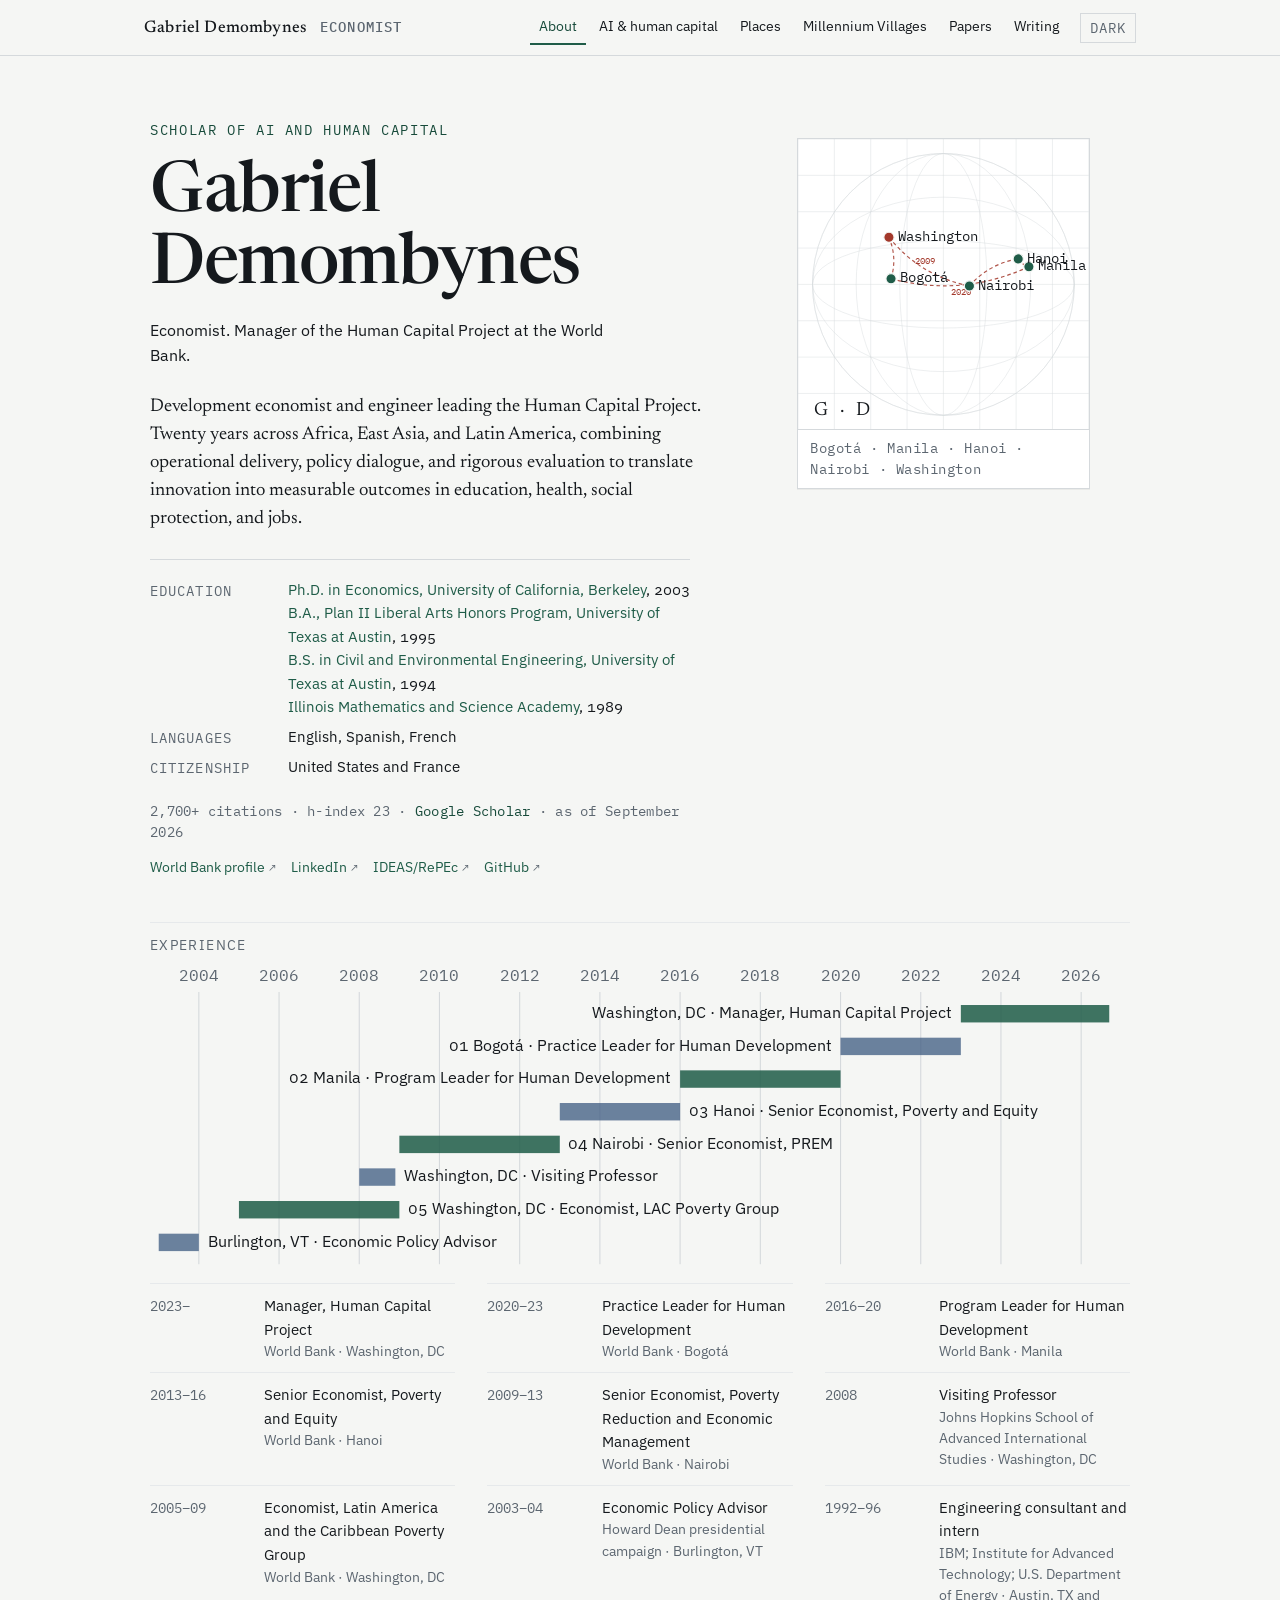
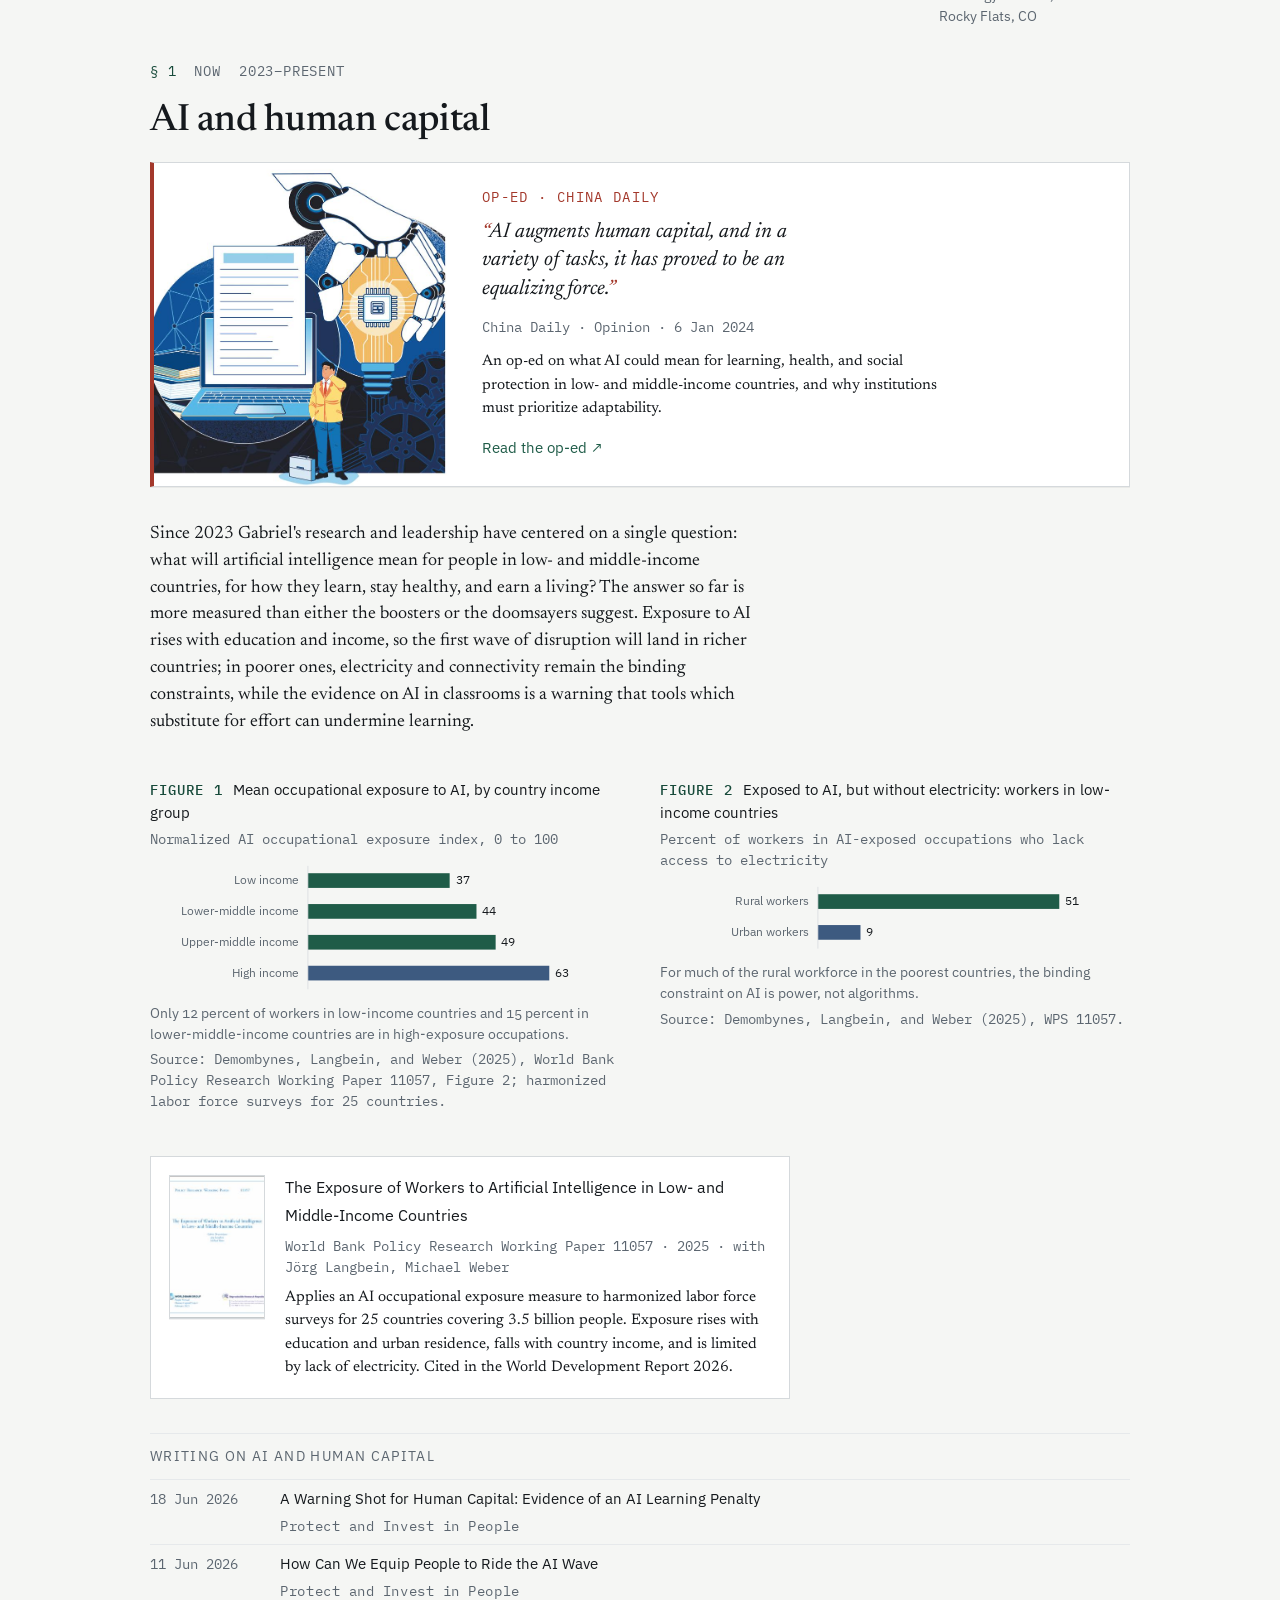
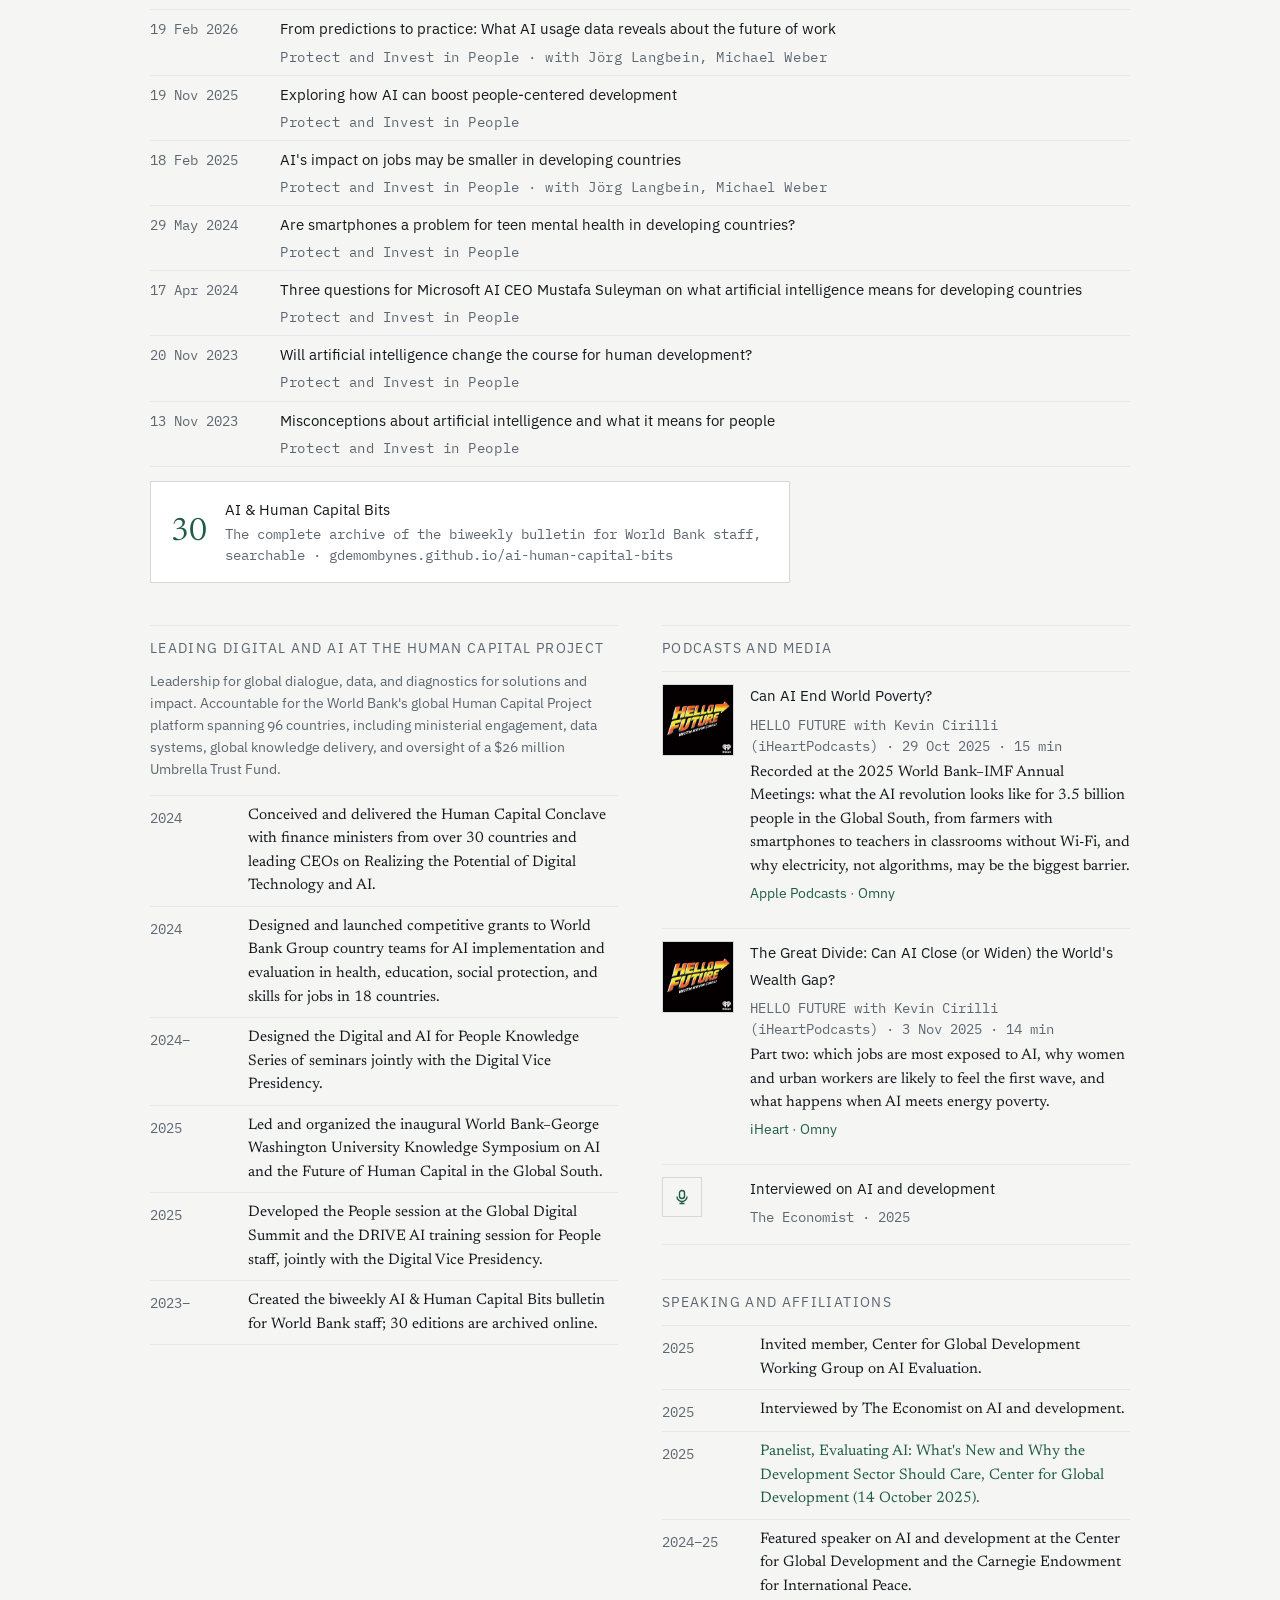
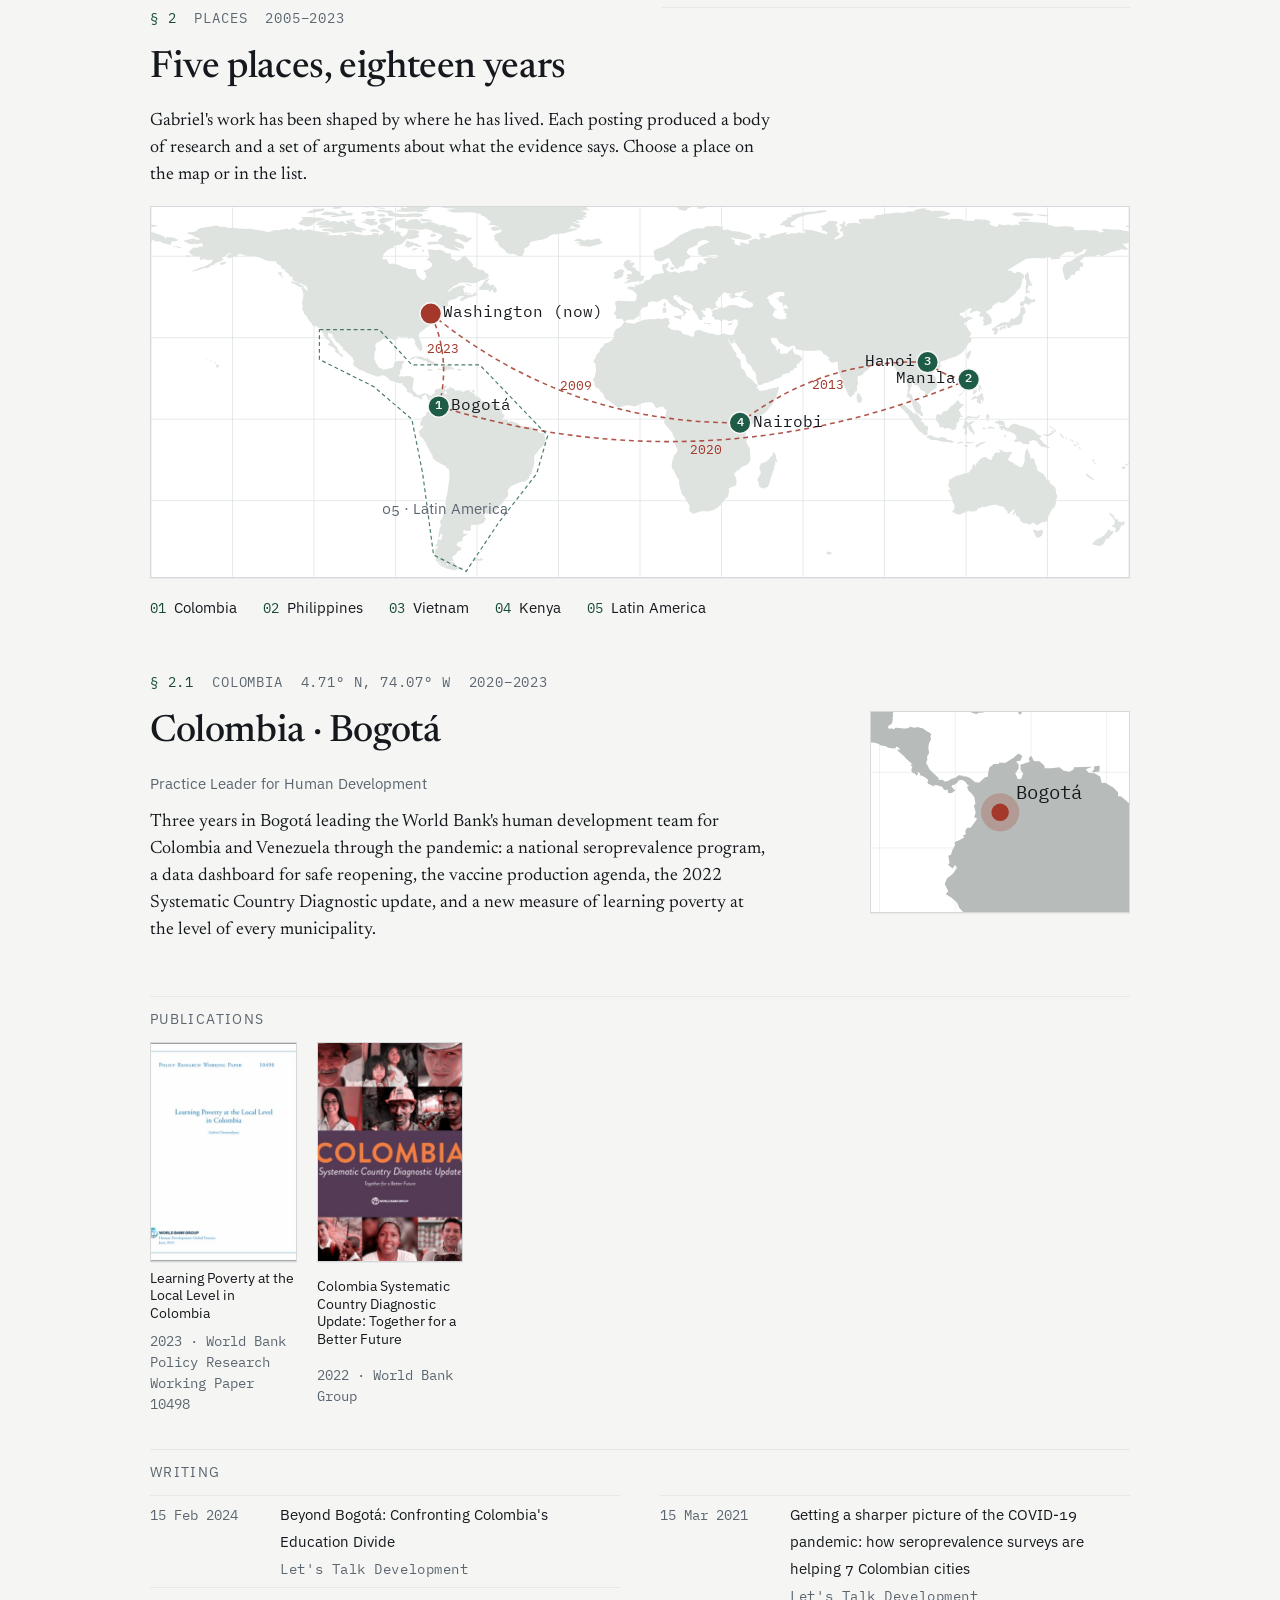
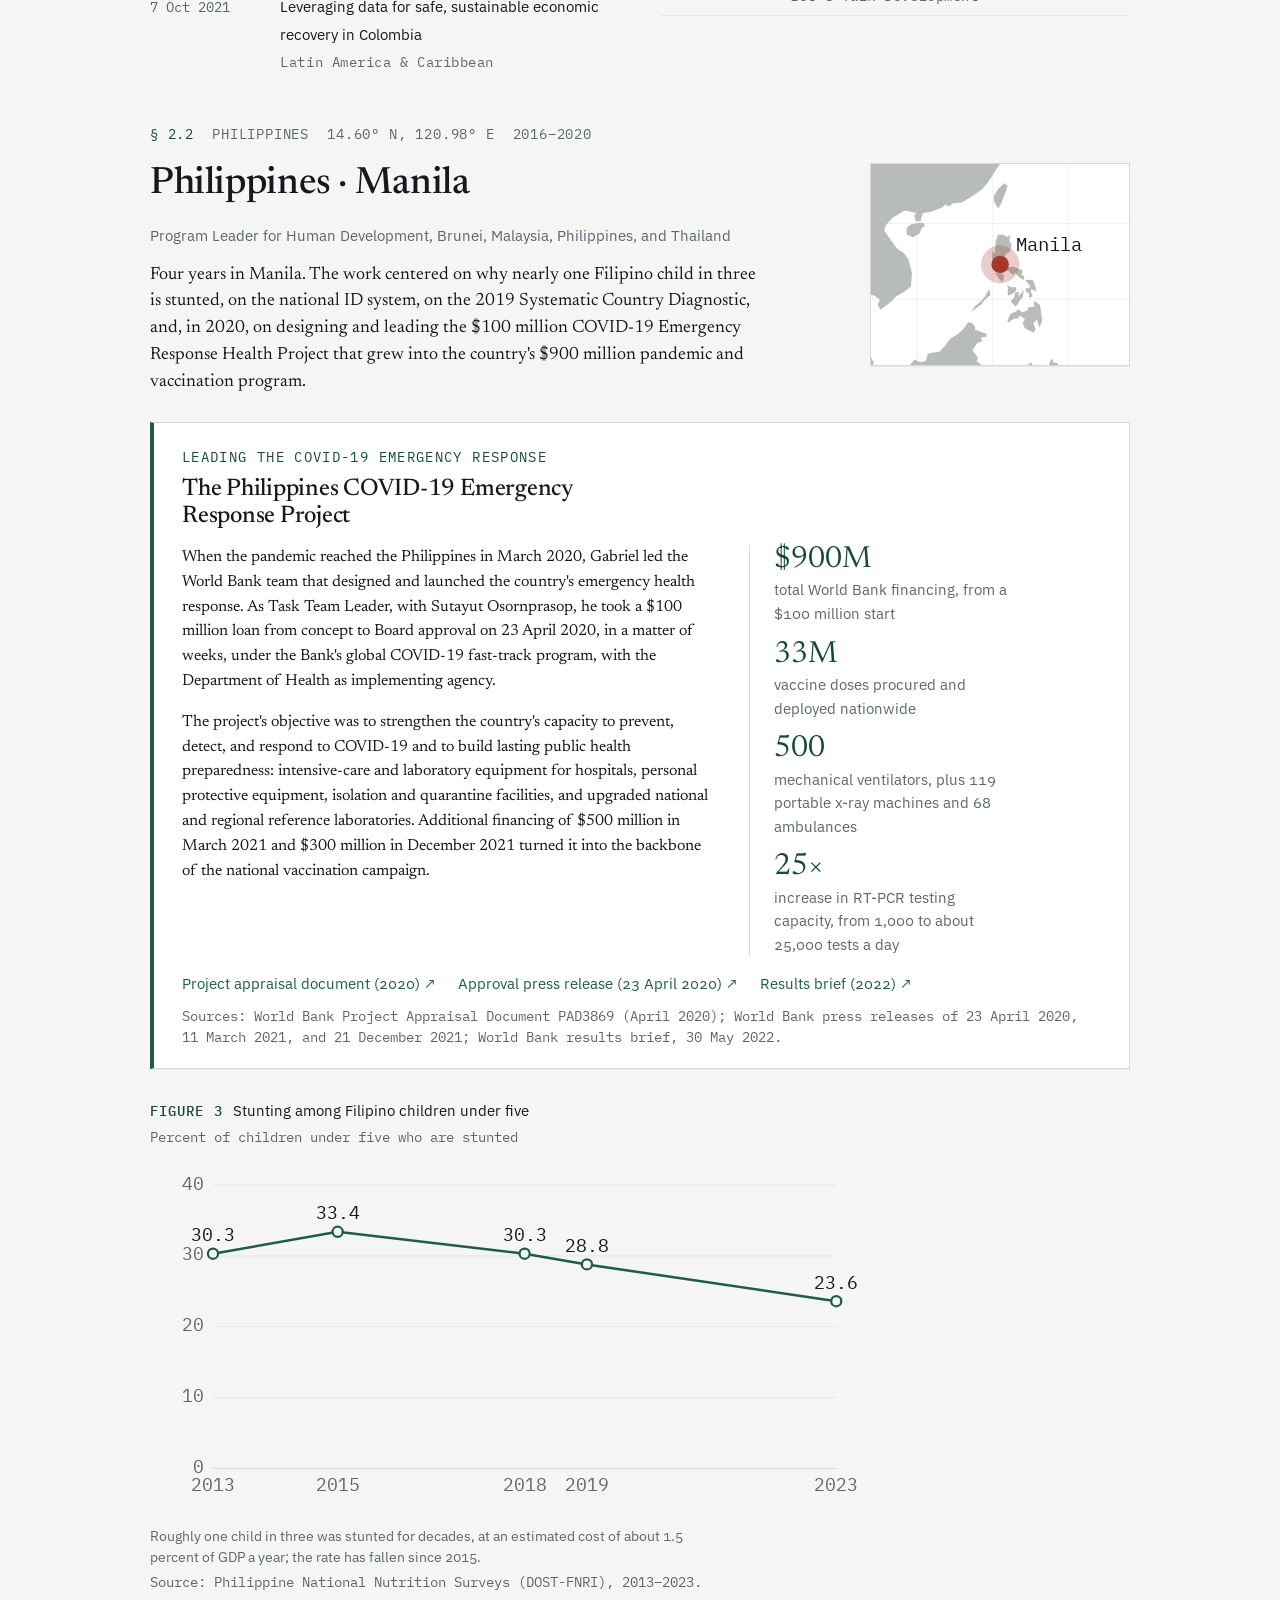
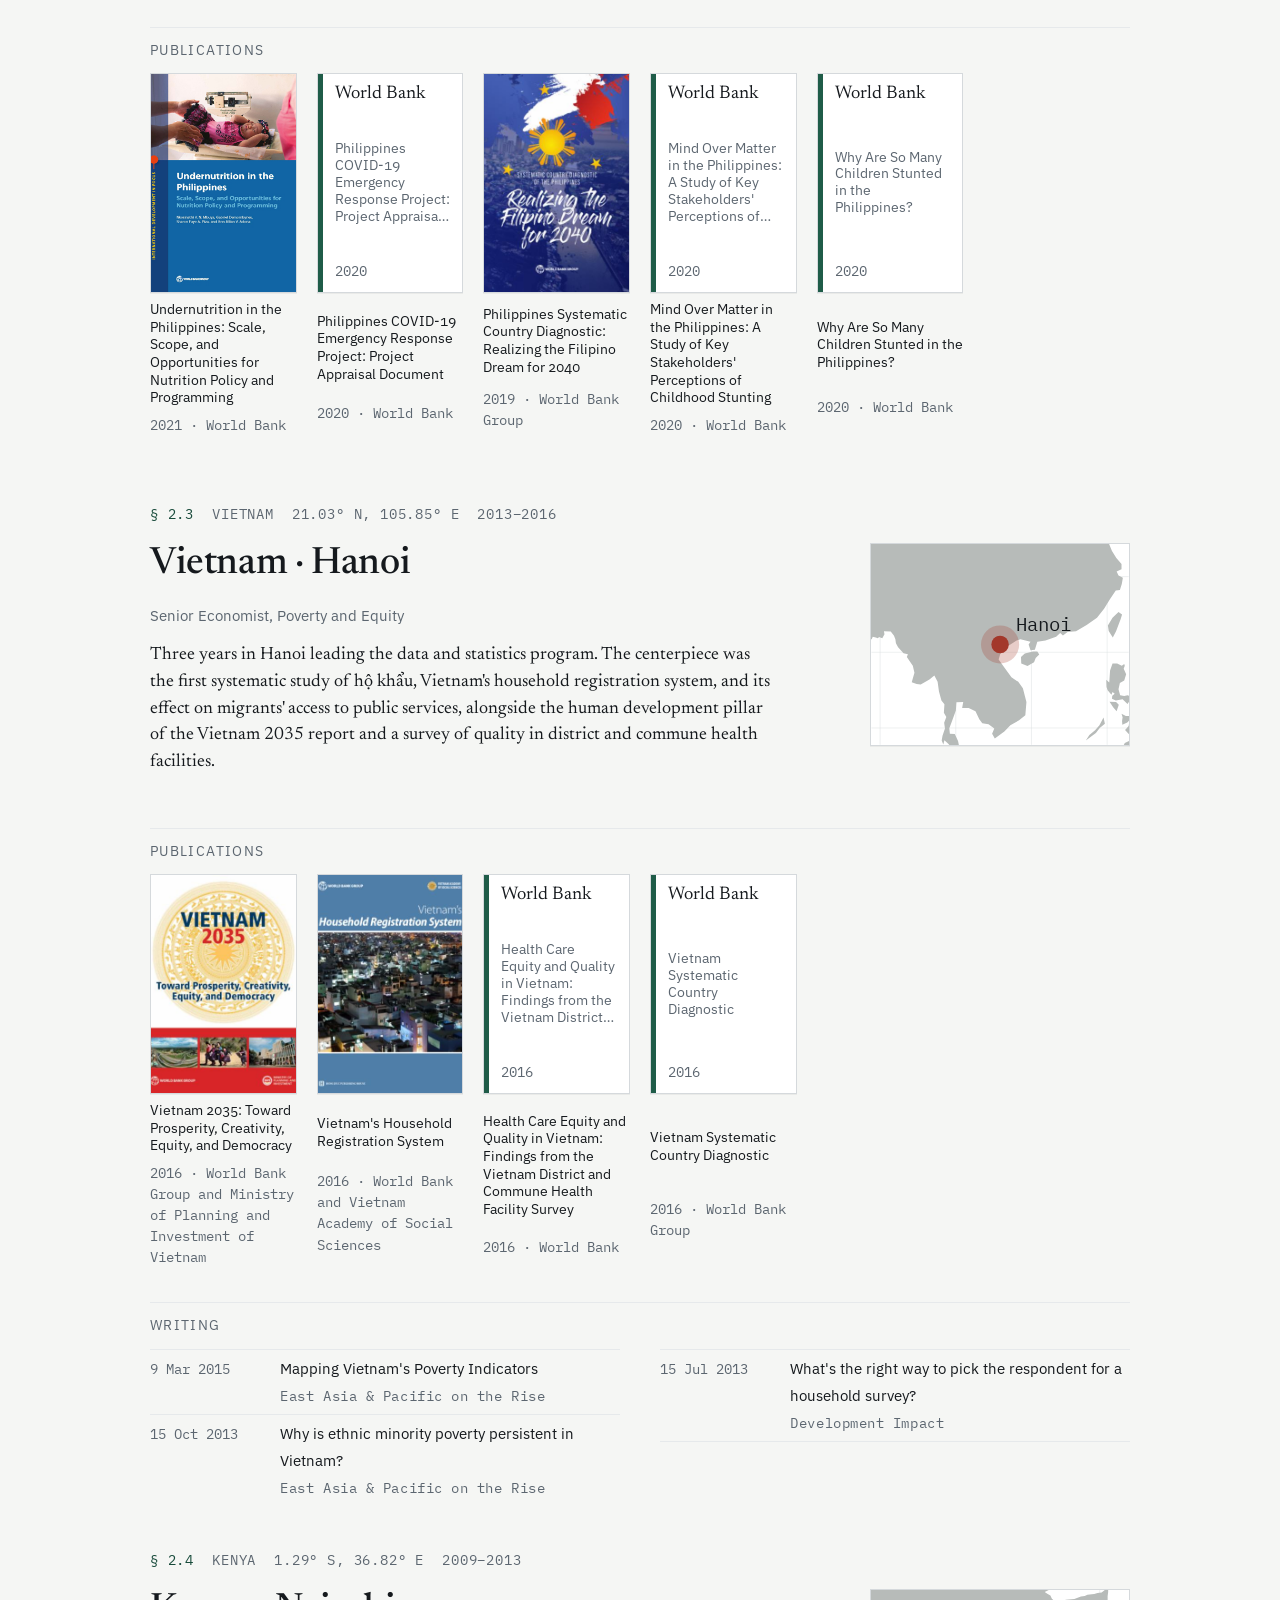
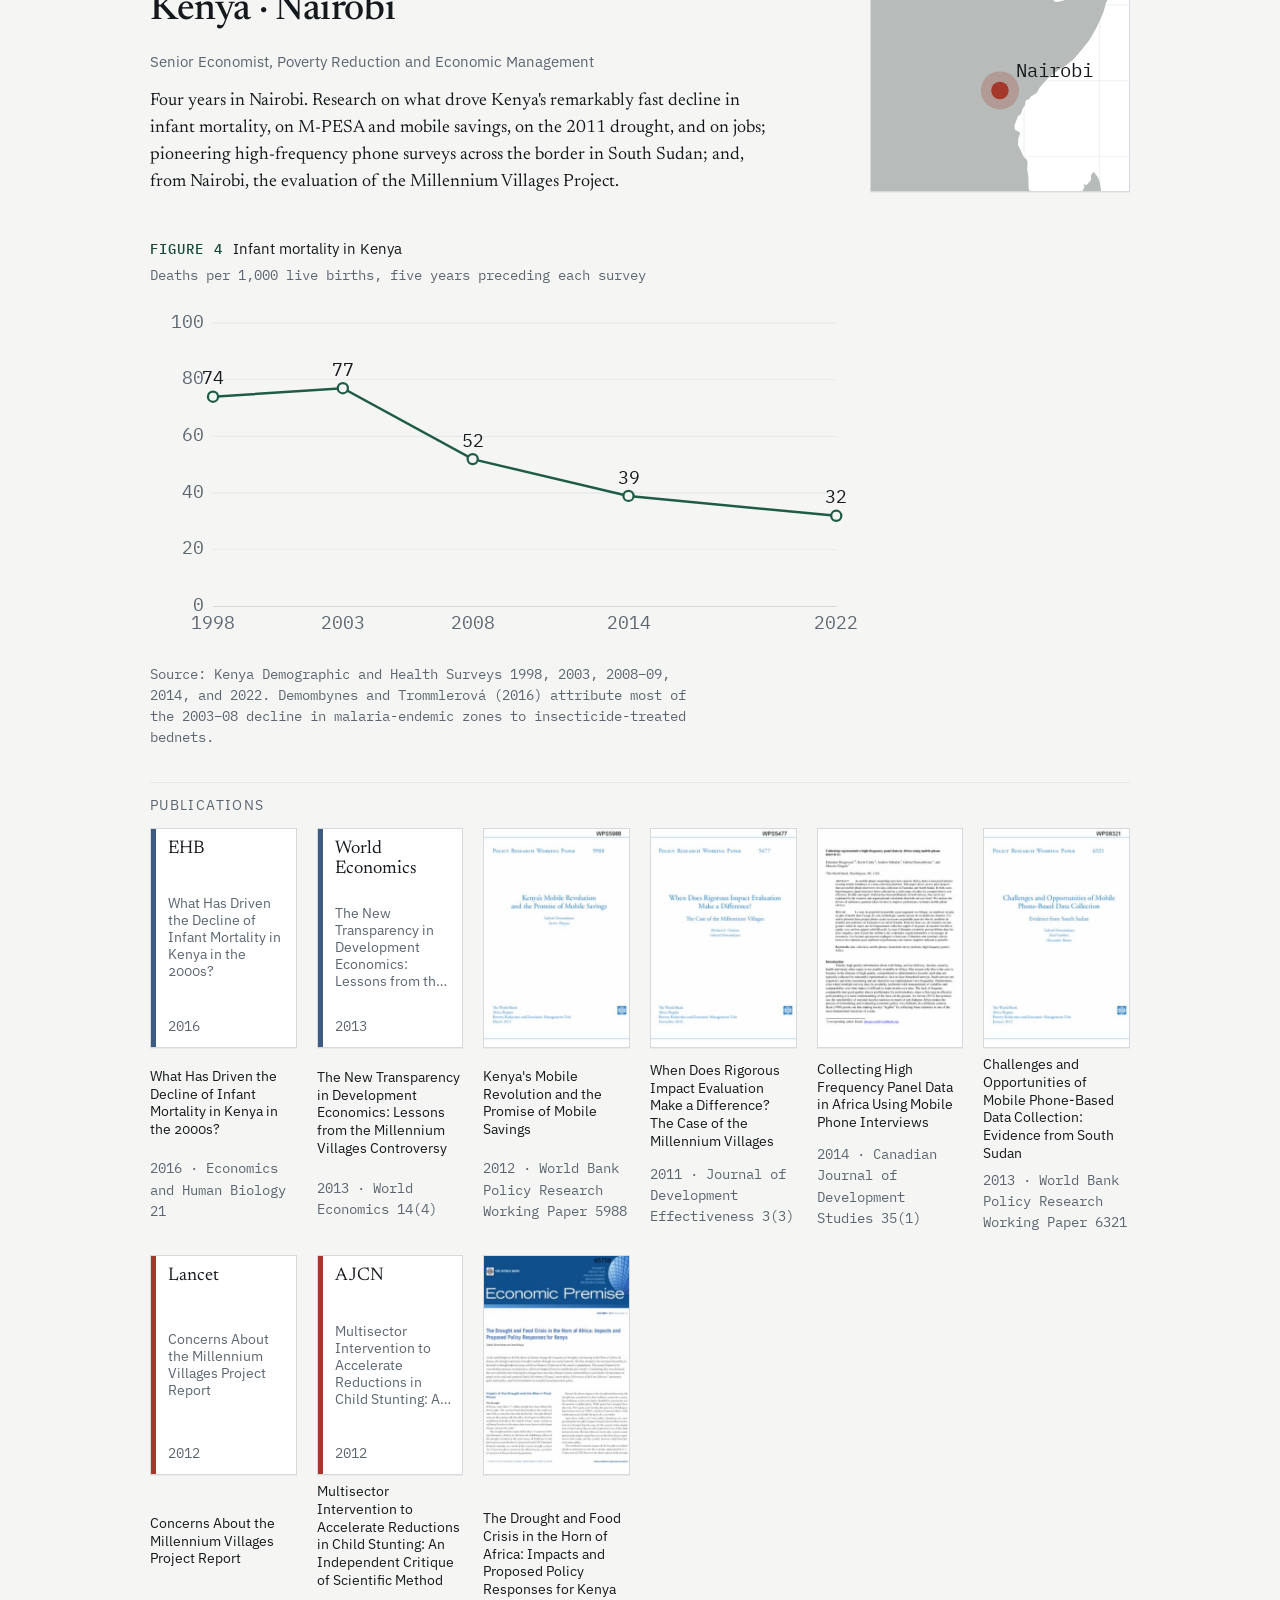
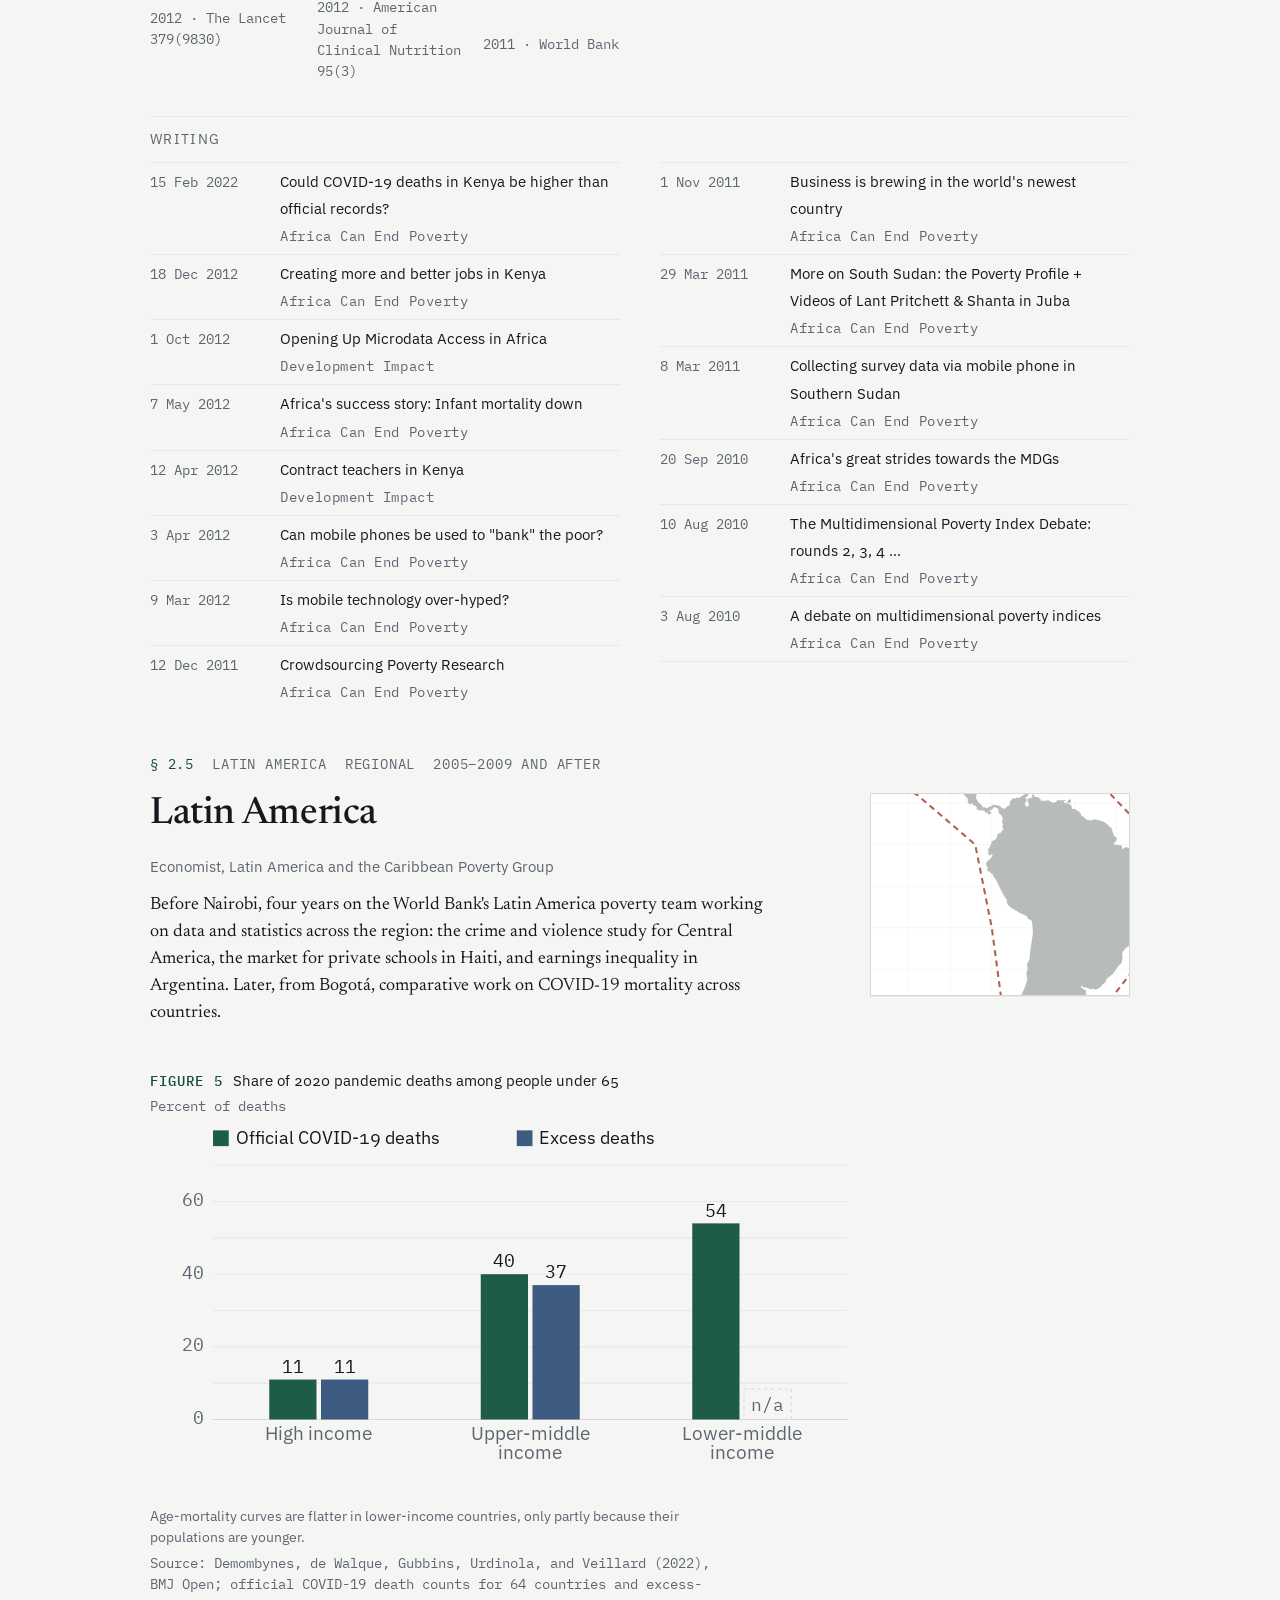
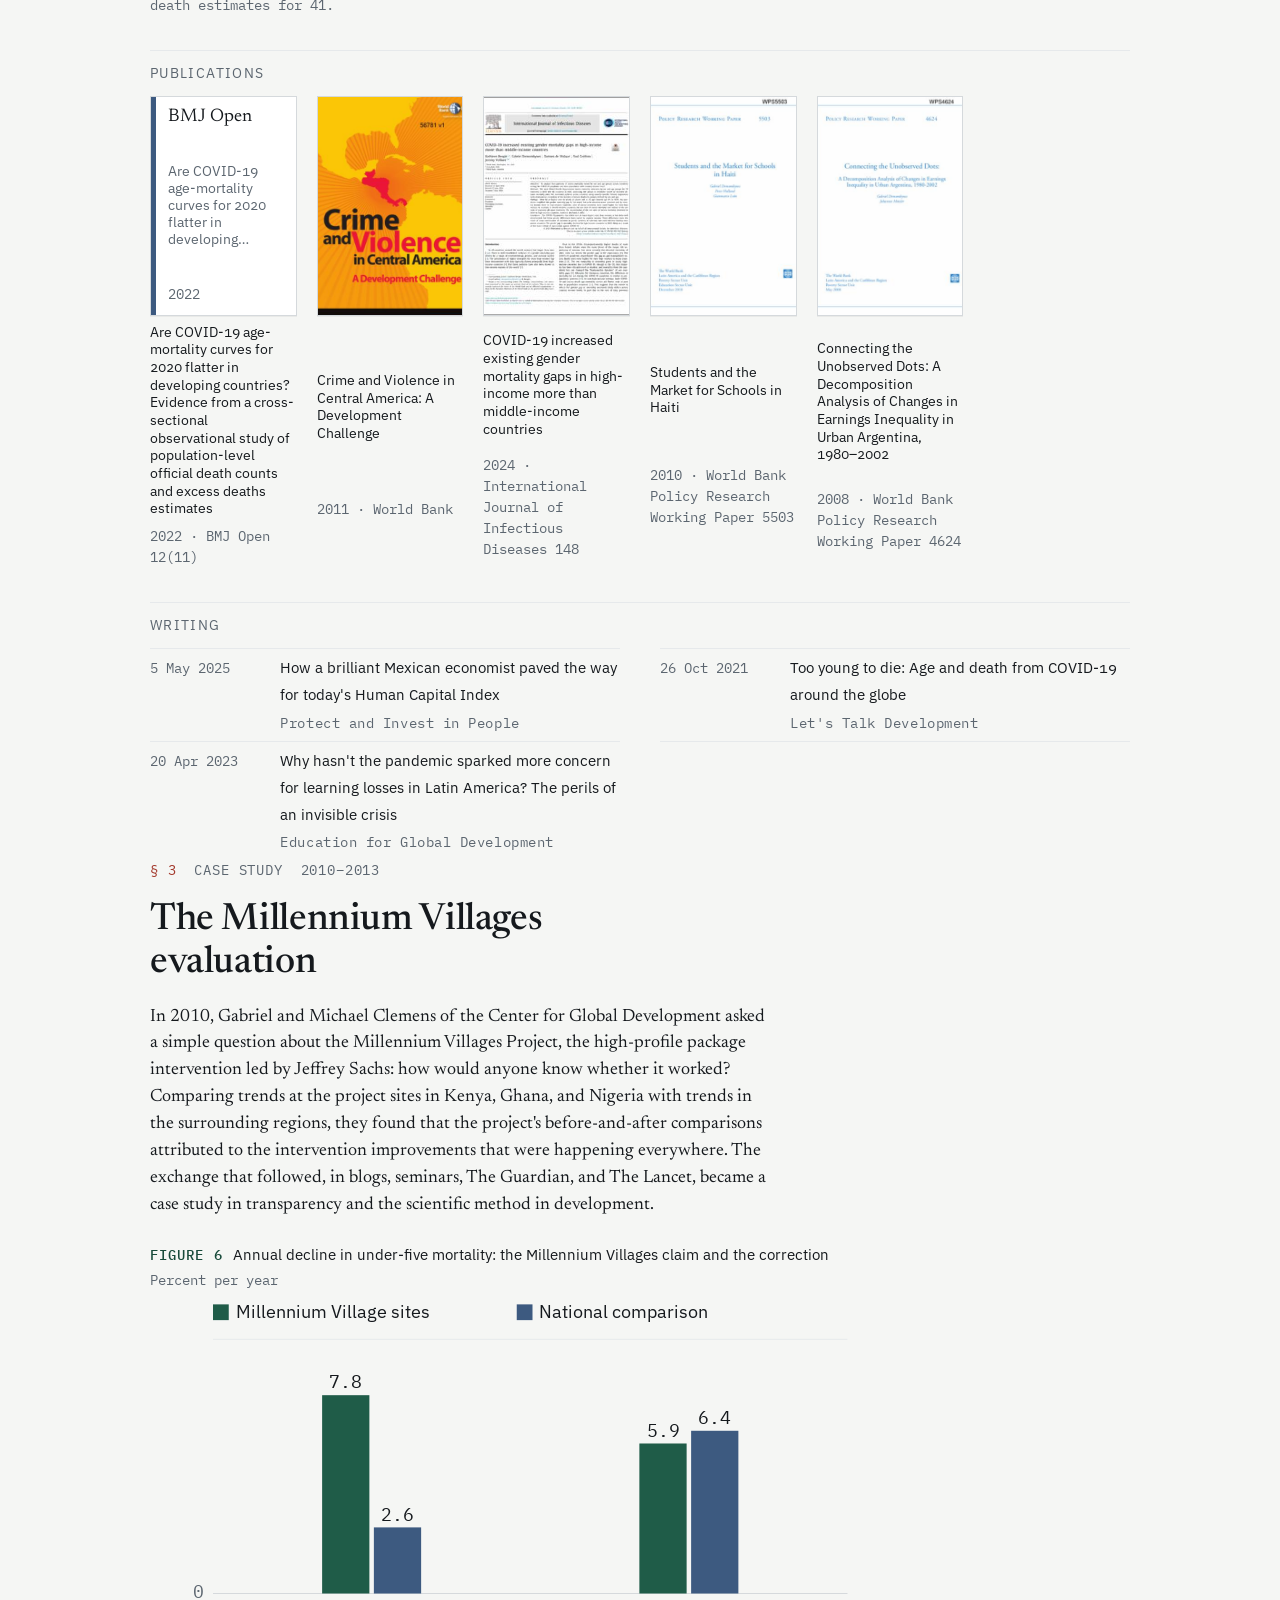
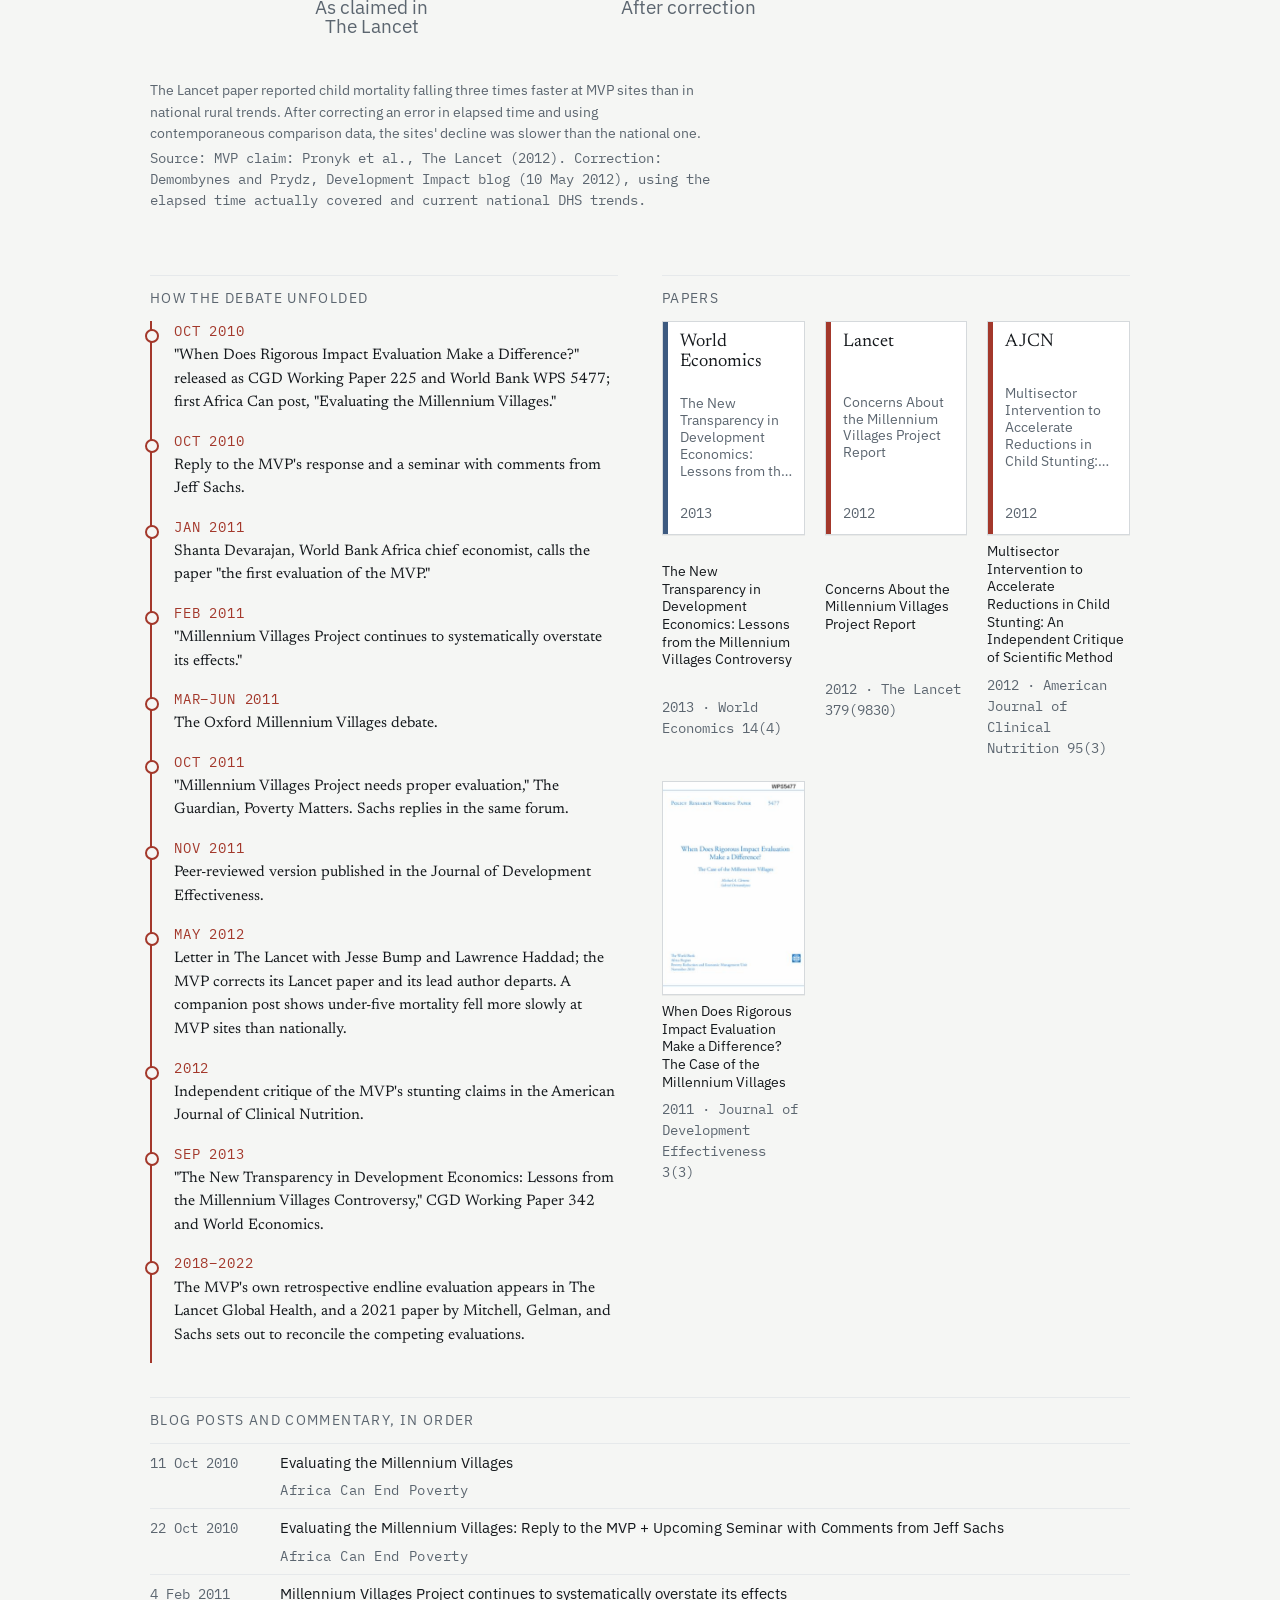
==== commit ae3b6d3f: "SEO: pre-rendered HTML, structured data, sitemap, robots; remove sidebar; add route map, locator map" ====
--- a/index.html
+++ b/index.html
@@ -1,22 +1,1868 @@
 <!DOCTYPE html>
-<html lang="en">
-<head>
+<html lang="en"><head>
 <meta charset="utf-8">
 <meta name="viewport" content="width=device-width, initial-scale=1">
-<title>Gabriel Demombynes · Economist</title>
-<meta name="description" content="Gabriel Demombynes is a development economist and Manager of the Human Capital Project at the World Bank. Research on AI and human capital, the Millennium Villages evaluation, and work in Colombia, the Philippines, Vietnam, Kenya, and Latin America.">
-<meta property="og:title" content="Gabriel Demombynes · Economist">
-<meta property="og:description" content="Development economist. AI and human capital, impact evaluation, and two decades of work across Africa, East Asia, and Latin America.">
+<title>Gabriel Demombynes · Development economist, World Bank</title>
+<meta name="description" content="Gabriel Demombynes is a development economist and Manager of the Human Capital Project at the World Bank. Research and writing on AI and human capital, the Millennium Villages evaluation, COVID-19 mortality, and two decades of work in Colombia, the Philippines, Vietnam, Kenya, and Latin America.">
+<meta name="author" content="Gabriel Demombynes">
+<meta name="robots" content="index, follow, max-image-preview:large">
+<link rel="canonical" href="https://gdemombynes.github.io/">
 <meta property="og:type" content="profile">
+<meta property="og:url" content="https://gdemombynes.github.io/">
+<meta property="og:title" content="Gabriel Demombynes · Development economist">
+<meta property="og:description" content="Manager of the Human Capital Project at the World Bank. Papers, blog posts, and podcasts on AI and human capital, impact evaluation, and development in Africa, Asia, and Latin America.">
 <meta property="og:image" content="https://gdemombynes.github.io/assets/media/china-daily-2024.jpg">
+<meta property="og:image:alt" content="Illustration from Gabriel Demombynes's China Daily op-ed on AI and human development">
+<meta property="og:site_name" content="Gabriel Demombynes">
+<meta property="profile:first_name" content="Gabriel">
+<meta property="profile:last_name" content="Demombynes">
+<meta name="twitter:card" content="summary_large_image">
+<meta name="twitter:title" content="Gabriel Demombynes · Development economist">
+<meta name="twitter:description" content="Manager of the Human Capital Project at the World Bank. Research on AI and human capital, impact evaluation, and development.">
+<meta name="twitter:image" content="https://gdemombynes.github.io/assets/media/china-daily-2024.jpg">
+<script type="application/ld+json">
+{
+ "@context": "https://schema.org",
+ "@graph": [
+  {
+   "@type": "WebSite",
+   "@id": "https://gdemombynes.github.io/#website",
+   "url": "https://gdemombynes.github.io/",
+   "name": "Gabriel Demombynes",
+   "inLanguage": "en",
+   "about": {
+    "@id": "https://gdemombynes.github.io/#person"
+   },
+   "dateModified": "2026-09-18"
+  },
+  {
+   "@type": "ProfilePage",
+   "@id": "https://gdemombynes.github.io/",
+   "url": "https://gdemombynes.github.io/",
+   "mainEntity": {
+    "@id": "https://gdemombynes.github.io/#person"
+   },
+   "isPartOf": {
+    "@id": "https://gdemombynes.github.io/#website"
+   },
+   "dateModified": "2026-09-18"
+  },
+  {
+   "@type": "Person",
+   "@id": "https://gdemombynes.github.io/#person",
+   "name": "Gabriel Demombynes",
+   "givenName": "Gabriel",
+   "familyName": "Demombynes",
+   "url": "https://gdemombynes.github.io/",
+   "jobTitle": "Manager, Human Capital Project",
+   "description": "Development economist and engineer leading the Human Capital Project. Twenty years across Africa, East Asia, and Latin America, combining operational delivery, policy dialogue, and rigorous evaluation to translate innovation into measurable outcomes in education, health, social protection, and jobs.",
+   "worksFor": {
+    "@type": "Organization",
+    "name": "World Bank",
+    "url": "https://www.worldbank.org/"
+   },
+   "alumniOf": [
+    {
+     "@type": "EducationalOrganization",
+     "name": "University of California, Berkeley",
+     "url": "https://econ.berkeley.edu/"
+    },
+    {
+     "@type": "EducationalOrganization",
+     "name": "University of Texas at Austin",
+     "url": "https://liberalarts.utexas.edu/plan2/about-plan-ii/"
+    },
+    {
+     "@type": "EducationalOrganization",
+     "name": "University of Texas at Austin",
+     "url": "https://caee.utexas.edu/"
+    },
+    {
+     "@type": "EducationalOrganization",
+     "name": "Illinois Mathematics and Science Academy",
+     "url": "https://imsa.edu/"
+    }
+   ],
+   "knowsLanguage": [
+    "English",
+    "Spanish",
+    "French"
+   ],
+   "nationality": [
+    {
+     "@type": "Country",
+     "name": "United States"
+    },
+    {
+     "@type": "Country",
+     "name": "France"
+    }
+   ],
+   "knowsAbout": [
+    "Development economics",
+    "Artificial intelligence and human capital",
+    "Impact evaluation",
+    "Poverty measurement",
+    "Global health",
+    "Colombia",
+    "Philippines",
+    "Vietnam",
+    "Kenya",
+    "Latin America"
+   ],
+   "sameAs": [
+    "https://scholar.google.com/citations?user=v-Shw9cAAAAJ&hl=en",
+    "https://www.linkedin.com/in/gdemom/",
+    "https://github.com/gdemombynes",
+    "https://www.worldbank.org/en/about/people/g/gabriel-demombynes",
+    "https://ideas.repec.org/f/pde505.html",
+    "https://blogs.worldbank.org/en/team/g/gabriel-demombynes"
+   ],
+   "image": "https://gdemombynes.github.io/assets/media/china-daily-2024.jpg"
+  },
+  {
+   "@type": "ItemList",
+   "name": "Publications by Gabriel Demombynes",
+   "itemListElement": [
+    {
+     "@type": "ListItem",
+     "position": 1,
+     "item": {
+      "@type": "Report",
+      "name": "The Exposure of Workers to Artificial Intelligence in Low- and Middle-Income Countries",
+      "datePublished": "2025",
+      "author": [
+       {
+        "@type": "Person",
+        "@id": "https://gdemombynes.github.io/#person"
+       },
+       {
+        "@type": "Person",
+        "name": "Jörg Langbein"
+       },
+       {
+        "@type": "Person",
+        "name": "Michael Weber"
+       }
+      ],
+      "publisher": {
+       "@type": "Organization",
+       "name": "World Bank Policy Research Working Paper 11057"
+      },
+      "url": "https://hdl.handle.net/10986/42765",
+      "image": "https://gdemombynes.github.io/assets/covers/ai-exposure-2025.jpg",
+      "abstract": "Applies an AI occupational exposure measure to harmonized labor force surveys for 25 countries covering 3.5 billion people. Exposure rises with education and urban residence, falls with country income, and is limited by lack of electricity. Cited in the World Development Report 2026."
+     }
+    },
+    {
+     "@type": "ListItem",
+     "position": 2,
+     "item": {
+      "@type": "ScholarlyArticle",
+      "name": "COVID-19 increased existing gender mortality gaps in high-income more than middle-income countries",
+      "datePublished": "2024",
+      "author": [
+       {
+        "@type": "Person",
+        "@id": "https://gdemombynes.github.io/#person"
+       },
+       {
+        "@type": "Person",
+        "name": "Kathleen Beegle"
+       },
+       {
+        "@type": "Person",
+        "name": "Damien de Walque"
+       },
+       {
+        "@type": "Person",
+        "name": "Paul Gubbins"
+       },
+       {
+        "@type": "Person",
+        "name": "Jeremy Veillard"
+       }
+      ],
+      "publisher": {
+       "@type": "Organization",
+       "name": "International Journal of Infectious Diseases 148"
+      },
+      "url": "https://pubmed.ncbi.nlm.nih.gov/?term=Demombynes+Beegle+gender+mortality+gaps+COVID-19",
+      "image": "https://gdemombynes.github.io/assets/covers/covid-gender-2024.jpg"
+     }
+    },
+    {
+     "@type": "ListItem",
+     "position": 3,
+     "item": {
+      "@type": "Report",
+      "name": "Learning Poverty at the Local Level in Colombia",
+      "datePublished": "2023",
+      "author": [
+       {
+        "@type": "Person",
+        "@id": "https://gdemombynes.github.io/#person"
+       },
+       {
+        "@type": "Person",
+        "name": "João Pedro Azevedo"
+       },
+       {
+        "@type": "Person",
+        "name": "Yi Ning Wong"
+       }
+      ],
+      "publisher": {
+       "@type": "Organization",
+       "name": "World Bank Policy Research Working Paper 10498"
+      },
+      "url": "https://ideas.repec.org/p/wbk/wbrwps/10498.html",
+      "image": "https://gdemombynes.github.io/assets/covers/colombia-learning-poverty-2023.jpg",
+      "abstract": "Extends the learning poverty measure to every municipality in Colombia, exposing a sharp center-periphery divide behind the national average."
+     }
+    },
+    {
+     "@type": "ListItem",
+     "position": 4,
+     "item": {
+      "@type": "Report",
+      "name": "Colombia Systematic Country Diagnostic Update: Together for a Better Future",
+      "datePublished": "2022",
+      "author": [
+       {
+        "@type": "Person",
+        "@id": "https://gdemombynes.github.io/#person"
+       },
+       {
+        "@type": "Person",
+        "name": "Donato De Rosa"
+       },
+       {
+        "@type": "Person",
+        "name": "Juan Pablo Celis Gómez"
+       }
+      ],
+      "publisher": {
+       "@type": "Organization",
+       "name": "World Bank Group"
+      },
+      "url": "https://openknowledge.worldbank.org/entities/publication/fd1c7d66-43b9-5c6f-966d-7bf7d83b8e08",
+      "image": "https://gdemombynes.github.io/assets/covers/colombia-scd-2022.jpg",
+      "abstract": "Led the World Bank Group team that prepared the 2022 update of Colombia's country diagnostic."
+     }
+    },
+    {
+     "@type": "ListItem",
+     "position": 5,
+     "item": {
+      "@type": "ScholarlyArticle",
+      "name": "Are COVID-19 age-mortality curves for 2020 flatter in developing countries? Evidence from a cross-sectional observational study of population-level official death counts and excess deaths estimates",
+      "datePublished": "2022",
+      "author": [
+       {
+        "@type": "Person",
+        "@id": "https://gdemombynes.github.io/#person"
+       },
+       {
+        "@type": "Person",
+        "name": "Damien de Walque"
+       },
+       {
+        "@type": "Person",
+        "name": "Paul Gubbins"
+       },
+       {
+        "@type": "Person",
+        "name": "Beatriz Piedad Urdinola"
+       },
+       {
+        "@type": "Person",
+        "name": "Jeremy Veillard"
+       }
+      ],
+      "publisher": {
+       "@type": "Organization",
+       "name": "BMJ Open 12(11)"
+      },
+      "url": "https://pubmed.ncbi.nlm.nih.gov/36351719/",
+      "abstract": "Across 64 countries, a far larger share of pandemic deaths fell on people under 65 in middle-income countries than in high-income ones, and population age structure explains only part of the gap."
+     }
+    },
+    {
+     "@type": "ListItem",
+     "position": 6,
+     "item": {
+      "@type": "Report",
+      "name": "Undernutrition in the Philippines: Scale, Scope, and Opportunities for Nutrition Policy and Programming",
+      "datePublished": "2021",
+      "author": [
+       {
+        "@type": "Person",
+        "@id": "https://gdemombynes.github.io/#person"
+       },
+       {
+        "@type": "Person",
+        "name": "Nkosinathi Mbuya"
+       },
+       {
+        "@type": "Person",
+        "name": "Sharon Faye Piza"
+       },
+       {
+        "@type": "Person",
+        "name": "Ann Jillian Adona"
+       }
+      ],
+      "publisher": {
+       "@type": "Organization",
+       "name": "World Bank, International Development in Focus"
+      },
+      "url": "https://openknowledge.worldbank.org/handle/10986/35530",
+      "image": "https://gdemombynes.github.io/assets/covers/philippines-undernutrition-2021.jpg",
+      "abstract": "Nearly one child in three in the Philippines is stunted, a rate essentially unchanged in a decade, at an estimated cost of 1.5 percent of GDP. The report sets out what a serious national nutrition response would take."
+     }
+    },
+    {
+     "@type": "ListItem",
+     "position": 7,
+     "item": {
+      "@type": "Report",
+      "name": "Philippines COVID-19 Emergency Response Project: Project Appraisal Document",
+      "datePublished": "2020",
+      "author": [
+       {
+        "@type": "Person",
+        "@id": "https://gdemombynes.github.io/#person"
+       },
+       {
+        "@type": "Person",
+        "name": "Sutayut Osornprasop"
+       }
+      ],
+      "publisher": {
+       "@type": "Organization",
+       "name": "World Bank, PAD3869"
+      },
+      "url": "https://documents1.worldbank.org/curated/en/255611588366729921/pdf/Philippines-COVID-19-Emergency-Response-Project.pdf",
+      "abstract": "The design document for the $100 million emergency health project Gabriel led as Task Team Leader, later expanded to $900 million to finance the national vaccination campaign."
+     }
+    },
+    {
+     "@type": "ListItem",
+     "position": 8,
+     "item": {
+      "@type": "Report",
+      "name": "Why Are So Many Children Stunted in the Philippines?",
+      "datePublished": "2020",
+      "author": [
+       {
+        "@type": "Person",
+        "@id": "https://gdemombynes.github.io/#person"
+       },
+       {
+        "@type": "Person",
+        "name": "Mario Capanzana"
+       },
+       {
+        "@type": "Person",
+        "name": "Paul Gubbins"
+       }
+      ],
+      "publisher": {
+       "@type": "Organization",
+       "name": "World Bank"
+      },
+      "url": "https://thedocs.worldbank.org/en/doc/823021598886801368-0090022020/original/TF0A8125WhyAreSoManyChildrenStuntedinthePhilippines.pdf"
+     }
+    },
+    {
+     "@type": "ListItem",
+     "position": 9,
+     "item": {
+      "@type": "Report",
+      "name": "Mind Over Matter in the Philippines: A Study of Key Stakeholders' Perceptions of Childhood Stunting",
+      "datePublished": "2020",
+      "author": [
+       {
+        "@type": "Person",
+        "@id": "https://gdemombynes.github.io/#person"
+       },
+       {
+        "@type": "Person",
+        "name": "Iman Sen"
+       },
+       {
+        "@type": "Person",
+        "name": "Nkosinathi Mbuya"
+       },
+       {
+        "@type": "Person",
+        "name": "Varun Gauri"
+       }
+      ],
+      "publisher": {
+       "@type": "Organization",
+       "name": "World Bank"
+      },
+      "url": "https://documents1.worldbank.org/curated/en/133001597656068078/pdf/Mind-Over-Matter-in-the-Philippines-A-Study-of-Key-Stakeholders-Perceptions-of-Childhood-Stunting.pdf"
+     }
+    },
+    {
+     "@type": "ListItem",
+     "position": 10,
+     "item": {
+      "@type": "Report",
+      "name": "Philippines Systematic Country Diagnostic: Realizing the Filipino Dream for 2040",
+      "datePublished": "2019",
+      "author": [
+       {
+        "@type": "Person",
+        "@id": "https://gdemombynes.github.io/#person"
+       }
+      ],
+      "publisher": {
+       "@type": "Organization",
+       "name": "World Bank Group"
+      },
+      "url": "https://hdl.handle.net/10986/32646",
+      "image": "https://gdemombynes.github.io/assets/covers/philippines-scd-2019.jpg",
+      "abstract": "Led preparation of the World Bank Group's diagnostic for the Philippines."
+     }
+    },
+    {
+     "@type": "ListItem",
+     "position": 11,
+     "item": {
+      "@type": "Report",
+      "name": "Vietnam's Household Registration System",
+      "datePublished": "2016",
+      "author": [
+       {
+        "@type": "Person",
+        "@id": "https://gdemombynes.github.io/#person"
+       },
+       {
+        "@type": "Person",
+        "name": "Linh Hoang Vu"
+       }
+      ],
+      "publisher": {
+       "@type": "Organization",
+       "name": "World Bank and Vietnam Academy of Social Sciences, Hong Duc Publishing House"
+      },
+      "url": "https://openknowledge.worldbank.org/entities/publication/06714dcb-3d68-5e43-9865-57f84e0b87ee",
+      "image": "https://gdemombynes.github.io/assets/covers/vietnam-ho-khau-2016.jpg",
+      "abstract": "The first systematic study of hộ khẩu, the registration system that shapes migrants' access to schools, health care, and jobs in Vietnam's cities, built on a purpose-designed 2015 survey."
+     }
+    },
+    {
+     "@type": "ListItem",
+     "position": 12,
+     "item": {
+      "@type": "Report",
+      "name": "Vietnam 2035: Toward Prosperity, Creativity, Equity, and Democracy",
+      "datePublished": "2016",
+      "author": [
+       {
+        "@type": "Person",
+        "@id": "https://gdemombynes.github.io/#person"
+       }
+      ],
+      "publisher": {
+       "@type": "Organization",
+       "name": "World Bank Group and Ministry of Planning and Investment of Vietnam"
+      },
+      "url": "https://openknowledge.worldbank.org/handle/10986/23724",
+      "image": "https://gdemombynes.github.io/assets/covers/vietnam-2035-2016.jpg",
+      "abstract": "Led the human development pillar of the joint Government of Vietnam–World Bank long-term vision study."
+     }
+    },
+    {
+     "@type": "ListItem",
+     "position": 13,
+     "item": {
+      "@type": "Report",
+      "name": "Health Care Equity and Quality in Vietnam: Findings from the Vietnam District and Commune Health Facility Survey",
+      "datePublished": "2016",
+      "author": [
+       {
+        "@type": "Person",
+        "@id": "https://gdemombynes.github.io/#person"
+       },
+       {
+        "@type": "Person",
+        "name": "Kelly Hurt"
+       }
+      ],
+      "publisher": {
+       "@type": "Organization",
+       "name": "World Bank"
+      },
+      "url": "https://microdata.worldbank.org/index.php/catalog/2728"
+     }
+    },
+    {
+     "@type": "ListItem",
+     "position": 14,
+     "item": {
+      "@type": "Report",
+      "name": "Vietnam Systematic Country Diagnostic",
+      "datePublished": "2016",
+      "author": [
+       {
+        "@type": "Person",
+        "@id": "https://gdemombynes.github.io/#person"
+       }
+      ],
+      "publisher": {
+       "@type": "Organization",
+       "name": "World Bank Group"
+      }
+     }
+    },
+    {
+     "@type": "ListItem",
+     "position": 15,
+     "item": {
+      "@type": "ScholarlyArticle",
+      "name": "What Has Driven the Decline of Infant Mortality in Kenya in the 2000s?",
+      "datePublished": "2016",
+      "author": [
+       {
+        "@type": "Person",
+        "@id": "https://gdemombynes.github.io/#person"
+       },
+       {
+        "@type": "Person",
+        "name": "Sofia Karina Trommlerová"
+       }
+      ],
+      "publisher": {
+       "@type": "Organization",
+       "name": "Economics and Human Biology 21"
+      },
+      "url": "https://www.sciencedirect.com/science/article/abs/pii/S1570677X1500091X",
+      "abstract": "Kenya's infant mortality fell 7.6 percent a year between 2003 and 2008, the fastest decline in the region. Up to three quarters of the drop in malaria-endemic zones is linked to the spread of insecticide-treated bednets."
+     }
+    },
+    {
+     "@type": "ListItem",
+     "position": 16,
+     "item": {
+      "@type": "ScholarlyArticle",
+      "name": "Costing a Data Revolution",
+      "datePublished": "2015",
+      "author": [
+       {
+        "@type": "Person",
+        "@id": "https://gdemombynes.github.io/#person"
+       },
+       {
+        "@type": "Person",
+        "name": "Justin Sandefur"
+       }
+      ],
+      "publisher": {
+       "@type": "Organization",
+       "name": "World Economics 16(3)"
+      },
+      "url": "https://www.cgdev.org/publication/costing-data-revolution-working-paper-383",
+      "abstract": "What would it actually cost to give every poor country the household surveys, censuses, and vital statistics the post-2015 goals assume?"
+     }
+    },
+    {
+     "@type": "ListItem",
+     "position": 17,
+     "item": {
+      "@type": "ScholarlyArticle",
+      "name": "Collecting High Frequency Panel Data in Africa Using Mobile Phone Interviews",
+      "datePublished": "2014",
+      "author": [
+       {
+        "@type": "Person",
+        "@id": "https://gdemombynes.github.io/#person"
+       },
+       {
+        "@type": "Person",
+        "name": "Kevin Croke"
+       },
+       {
+        "@type": "Person",
+        "name": "Andrew Dabalen"
+       },
+       {
+        "@type": "Person",
+        "name": "Marcelo Giugale"
+       },
+       {
+        "@type": "Person",
+        "name": "Johannes Hoogeveen"
+       }
+      ],
+      "publisher": {
+       "@type": "Organization",
+       "name": "Canadian Journal of Development Studies 35(1)"
+      },
+      "url": "https://hdl.handle.net/10986/20462",
+      "image": "https://gdemombynes.github.io/assets/covers/mobile-panel-2014.jpg",
+      "abstract": "Early evidence from Tanzania and South Sudan on running panel surveys by mobile phone."
+     }
+    },
+    {
+     "@type": "ListItem",
+     "position": 18,
+     "item": {
+      "@type": "Report",
+      "name": "Challenges and Opportunities of Mobile Phone-Based Data Collection: Evidence from South Sudan",
+      "datePublished": "2013",
+      "author": [
+       {
+        "@type": "Person",
+        "@id": "https://gdemombynes.github.io/#person"
+       },
+       {
+        "@type": "Person",
+        "name": "Paul Gubbins"
+       },
+       {
+        "@type": "Person",
+        "name": "Alessandro Romeo"
+       }
+      ],
+      "publisher": {
+       "@type": "Organization",
+       "name": "World Bank Policy Research Working Paper 6321"
+      },
+      "url": "https://ideas.repec.org/p/wbk/wbrwps/6321.html",
+      "image": "https://gdemombynes.github.io/assets/covers/south-sudan-mobile-2013.jpg"
+     }
+    },
+    {
+     "@type": "ListItem",
+     "position": 19,
+     "item": {
+      "@type": "ScholarlyArticle",
+      "name": "The New Transparency in Development Economics: Lessons from the Millennium Villages Controversy",
+      "datePublished": "2013",
+      "author": [
+       {
+        "@type": "Person",
+        "@id": "https://gdemombynes.github.io/#person"
+       },
+       {
+        "@type": "Person",
+        "name": "Michael Clemens"
+       }
+      ],
+      "publisher": {
+       "@type": "Organization",
+       "name": "World Economics 14(4)"
+      },
+      "url": "https://www.cgdev.org/sites/default/files/Clemens-Demombynes-new-transparency_1.pdf",
+      "abstract": "What the controversy taught about transparency, replication, and the incentives of high-profile development projects."
+     }
+    },
+    {
+     "@type": "ListItem",
+     "position": 20,
+     "item": {
+      "@type": "Report",
+      "name": "Kenya's Mobile Revolution and the Promise of Mobile Savings",
+      "datePublished": "2012",
+      "author": [
+       {
+        "@type": "Person",
+        "@id": "https://gdemombynes.github.io/#person"
+       },
+       {
+        "@type": "Person",
+        "name": "Aaron Thegeya"
+       }
+      ],
+      "publisher": {
+       "@type": "Organization",
+       "name": "World Bank Policy Research Working Paper 5988"
+      },
+      "url": "https://openknowledge.worldbank.org/entities/publication/4f176131-ba1a-5b98-8a97-4ef3d1b24c7b",
+      "image": "https://gdemombynes.github.io/assets/covers/kenya-mobile-revolution-2012.jpg",
+      "abstract": "Using a 2010 survey, finds that Kenyans registered for M-PESA are a third more likely to report having savings."
+     }
+    },
+    {
+     "@type": "ListItem",
+     "position": 21,
+     "item": {
+      "@type": "ScholarlyArticle",
+      "name": "Concerns About the Millennium Villages Project Report",
+      "datePublished": "2012",
+      "author": [
+       {
+        "@type": "Person",
+        "@id": "https://gdemombynes.github.io/#person"
+       },
+       {
+        "@type": "Person",
+        "name": "Jesse Bump"
+       },
+       {
+        "@type": "Person",
+        "name": "Michael Clemens"
+       },
+       {
+        "@type": "Person",
+        "name": "Lawrence Haddad"
+       }
+      ],
+      "publisher": {
+       "@type": "Organization",
+       "name": "The Lancet 379(9830)"
+      },
+      "url": "https://www.thelancet.com/journals/lancet/article/PIIS0140-6736(12)60848-4/fulltext",
+      "abstract": "Three methodological concerns, each undermining one of the MVP's headline claims about child mortality. The Lancet paper was subsequently corrected."
+     }
+    },
+    {
+     "@type": "ListItem",
+     "position": 22,
+     "item": {
+      "@type": "ScholarlyArticle",
+      "name": "Multisector Intervention to Accelerate Reductions in Child Stunting: An Independent Critique of Scientific Method",
+      "datePublished": "2012",
+      "author": [
+       {
+        "@type": "Person",
+        "@id": "https://gdemombynes.github.io/#person"
+       },
+       {
+        "@type": "Person",
+        "name": "Michael Clemens"
+       }
+      ],
+      "publisher": {
+       "@type": "Organization",
+       "name": "American Journal of Clinical Nutrition 95(3)"
+      },
+      "url": "https://pubmed.ncbi.nlm.nih.gov/?term=Clemens+Demombynes+multisector+intervention+stunting+independent+critique"
+     }
+    },
+    {
+     "@type": "ListItem",
+     "position": 23,
+     "item": {
+      "@type": "ScholarlyArticle",
+      "name": "When Does Rigorous Impact Evaluation Make a Difference? The Case of the Millennium Villages",
+      "datePublished": "2011",
+      "author": [
+       {
+        "@type": "Person",
+        "@id": "https://gdemombynes.github.io/#person"
+       },
+       {
+        "@type": "Person",
+        "name": "Michael Clemens"
+       }
+      ],
+      "publisher": {
+       "@type": "Organization",
+       "name": "Journal of Development Effectiveness 3(3)"
+      },
+      "url": "https://doi.org/10.1080/19439342.2011.587017",
+      "image": "https://gdemombynes.github.io/assets/covers/mvp-rigorous-ie-2011.jpg",
+      "abstract": "Comparing trends at MVP sites in Kenya, Ghana, and Nigeria with surrounding areas yields far more modest effects than the project's before-and-after comparisons, and shows why a credible evaluation was feasible from the start."
+     }
+    },
+    {
+     "@type": "ListItem",
+     "position": 24,
+     "item": {
+      "@type": "Report",
+      "name": "The Drought and Food Crisis in the Horn of Africa: Impacts and Proposed Policy Responses for Kenya",
+      "datePublished": "2011",
+      "author": [
+       {
+        "@type": "Person",
+        "@id": "https://gdemombynes.github.io/#person"
+       },
+       {
+        "@type": "Person",
+        "name": "Jane Kiringai"
+       }
+      ],
+      "publisher": {
+       "@type": "Organization",
+       "name": "World Bank"
+      },
+      "url": "https://ideas.repec.org/p/wbk/wboper/10073.html",
+      "image": "https://gdemombynes.github.io/assets/covers/horn-drought-kenya-2011.jpg"
+     }
+    },
+    {
+     "@type": "ListItem",
+     "position": 25,
+     "item": {
+      "@type": "Report",
+      "name": "Crime and Violence in Central America: A Development Challenge",
+      "datePublished": "2011",
+      "author": [
+       {
+        "@type": "Person",
+        "@id": "https://gdemombynes.github.io/#person"
+       }
+      ],
+      "publisher": {
+       "@type": "Organization",
+       "name": "World Bank, Latin America and the Caribbean Region"
+      },
+      "url": "https://documents.worldbank.org/en/publication/documents-reports/documentdetail/882501468242386224",
+      "image": "https://gdemombynes.github.io/assets/covers/central-america-crime-2011.jpg",
+      "abstract": "Led the chapters on crime levels and trends, the costs of crime, and drug trafficking for the World Bank's regional study."
+     }
+    },
+    {
+     "@type": "ListItem",
+     "position": 26,
+     "item": {
+      "@type": "Report",
+      "name": "Students and the Market for Schools in Haiti",
+      "datePublished": "2010",
+      "author": [
+       {
+        "@type": "Person",
+        "@id": "https://gdemombynes.github.io/#person"
+       },
+       {
+        "@type": "Person",
+        "name": "Peter Holland"
+       },
+       {
+        "@type": "Person",
+        "name": "Gianmarco León"
+       }
+      ],
+      "publisher": {
+       "@type": "Organization",
+       "name": "World Bank Policy Research Working Paper 5503"
+      },
+      "url": "https://ideas.repec.org/p/wbk/wbrwps/5503.html",
+      "image": "https://gdemombynes.github.io/assets/covers/haiti-schools-2010.jpg",
+      "abstract": "In a country where most schooling is private, how do families choose schools and what do they pay?"
+     }
+    },
+    {
+     "@type": "ListItem",
+     "position": 27,
+     "item": {
+      "@type": "Report",
+      "name": "Connecting the Unobserved Dots: A Decomposition Analysis of Changes in Earnings Inequality in Urban Argentina, 1980–2002",
+      "datePublished": "2008",
+      "author": [
+       {
+        "@type": "Person",
+        "@id": "https://gdemombynes.github.io/#person"
+       },
+       {
+        "@type": "Person",
+        "name": "Johannes Metzler"
+       }
+      ],
+      "publisher": {
+       "@type": "Organization",
+       "name": "World Bank Policy Research Working Paper 4624"
+      },
+      "url": "https://ideas.repec.org/p/wbk/wbrwps/4624.html",
+      "image": "https://gdemombynes.github.io/assets/covers/argentina-inequality-2008.jpg"
+     }
+    },
+    {
+     "@type": "ListItem",
+     "position": 28,
+     "item": {
+      "@type": "ScholarlyArticle",
+      "name": "How Good a Map? Putting Small Area Estimation to the Test",
+      "datePublished": "2008",
+      "author": [
+       {
+        "@type": "Person",
+        "@id": "https://gdemombynes.github.io/#person"
+       },
+       {
+        "@type": "Person",
+        "name": "Chris Elbers"
+       },
+       {
+        "@type": "Person",
+        "name": "Jean O. Lanjouw"
+       },
+       {
+        "@type": "Person",
+        "name": "Peter Lanjouw"
+       }
+      ],
+      "publisher": {
+       "@type": "Organization",
+       "name": "Rivista Internazionale di Scienze Sociali 116(4)"
+      },
+      "url": "https://ideas.repec.org/a/vep/journl/y2008v116i4p465-493.html",
+      "abstract": "Tests poverty-mapping estimates against census ground truth in Mexico and Brazil."
+     }
+    },
+    {
+     "@type": "ListItem",
+     "position": 29,
+     "item": {
+      "@type": "ScholarlyArticle",
+      "name": "Growth, Inequality and Simulated Poverty Paths for Tanzania, 1992–2002",
+      "datePublished": "2007",
+      "author": [
+       {
+        "@type": "Person",
+        "@id": "https://gdemombynes.github.io/#person"
+       },
+       {
+        "@type": "Person",
+        "name": "Johannes Hoogeveen"
+       }
+      ],
+      "publisher": {
+       "@type": "Organization",
+       "name": "Journal of African Economies 16(4)"
+      },
+      "url": "https://ideas.repec.org/a/oup/jafrec/v16y2007i4p596-628.html",
+      "image": "https://gdemombynes.github.io/assets/covers/tanzania-poverty-2007.jpg"
+     }
+    },
+    {
+     "@type": "ListItem",
+     "position": 30,
+     "item": {
+      "@type": "ScholarlyArticle",
+      "name": "Crime and Local Inequality in South Africa",
+      "datePublished": "2005",
+      "author": [
+       {
+        "@type": "Person",
+        "@id": "https://gdemombynes.github.io/#person"
+       },
+       {
+        "@type": "Person",
+        "name": "Berk Özler"
+       }
+      ],
+      "publisher": {
+       "@type": "Organization",
+       "name": "Journal of Development Economics 76(2)"
+      },
+      "url": "https://doi.org/10.1016/j.jdeveco.2003.12.015",
+      "image": "https://gdemombynes.github.io/assets/covers/crime-inequality-sa-2005.jpg",
+      "abstract": "His most-cited paper: using police-station data and poverty maps, finds that property crime rises with local inequality and that both burglary and violent crime are higher where the neighbors are richer."
+     }
+    },
+    {
+     "@type": "ListItem",
+     "position": 31,
+     "item": {
+      "@type": "ScholarlyArticle",
+      "name": "Producing a Better Geographic Profile of Poverty: Methodology and Evidence from Three Developing Countries",
+      "datePublished": "2003",
+      "author": [
+       {
+        "@type": "Person",
+        "@id": "https://gdemombynes.github.io/#person"
+       },
+       {
+        "@type": "Person",
+        "name": "Chris Elbers"
+       },
+       {
+        "@type": "Person",
+        "name": "Jean O. Lanjouw"
+       },
+       {
+        "@type": "Person",
+        "name": "Peter Lanjouw"
+       },
+       {
+        "@type": "Person",
+        "name": "Johan Mistiaen"
+       },
+       {
+        "@type": "Person",
+        "name": "Berk Özler"
+       }
+      ],
+      "publisher": {
+       "@type": "Organization",
+       "name": "In van der Hoeven and Shorrocks (eds.), Growth, Inequality and Poverty: Prospects for Pro-poor Economic Development, Oxford University Press"
+      },
+      "url": "https://ideas.repec.org/p/unu/wpaper/dp2002-39.html"
+     }
+    },
+    {
+     "@type": "ListItem",
+     "position": 32,
+     "item": {
+      "@type": "ScholarlyArticle",
+      "name": "How Low Can You Go? Combining Census and Survey Data for Mapping Poverty in South Africa",
+      "datePublished": "2002",
+      "author": [
+       {
+        "@type": "Person",
+        "@id": "https://gdemombynes.github.io/#person"
+       },
+       {
+        "@type": "Person",
+        "name": "Harold Alderman"
+       },
+       {
+        "@type": "Person",
+        "name": "Miriam Babita"
+       },
+       {
+        "@type": "Person",
+        "name": "Nthabiseng Makhatha"
+       },
+       {
+        "@type": "Person",
+        "name": "Berk Özler"
+       }
+      ],
+      "publisher": {
+       "@type": "Organization",
+       "name": "Journal of African Economies 11(2)"
+      },
+      "url": "https://ideas.repec.org/a/oup/jafrec/v11y2002i2p169-200.html",
+      "abstract": "An early poverty map for South Africa, combining census and survey data down to small areas."
+     }
+    }
+   ]
+  },
+  {
+   "@type": "ItemList",
+   "name": "Articles and blog posts by Gabriel Demombynes",
+   "itemListElement": [
+    {
+     "@type": "ListItem",
+     "position": 1,
+     "item": {
+      "@type": "BlogPosting",
+      "headline": "A Warning Shot for Human Capital: Evidence of an AI Learning Penalty",
+      "datePublished": "2026-06-18",
+      "url": "https://blogs.worldbank.org/en/investinpeople/a-warning-shot-for-human-capital--evidence-of-an-ai-learning-pen",
+      "author": {
+       "@type": "Person",
+       "@id": "https://gdemombynes.github.io/#person"
+      },
+      "publisher": {
+       "@type": "Organization",
+       "name": "Protect and Invest in People"
+      }
+     }
+    },
+    {
+     "@type": "ListItem",
+     "position": 2,
+     "item": {
+      "@type": "BlogPosting",
+      "headline": "How Can We Equip People to Ride the AI Wave",
+      "datePublished": "2026-06-11",
+      "url": "https://blogs.worldbank.org/en/investinpeople/how-can-we-equip-people-to-ride-the-ai-wave",
+      "author": {
+       "@type": "Person",
+       "@id": "https://gdemombynes.github.io/#person"
+      },
+      "publisher": {
+       "@type": "Organization",
+       "name": "Protect and Invest in People"
+      }
+     }
+    },
+    {
+     "@type": "ListItem",
+     "position": 3,
+     "item": {
+      "@type": "BlogPosting",
+      "headline": "From predictions to practice: What AI usage data reveals about the future of work",
+      "datePublished": "2026-02-19",
+      "url": "https://blogs.worldbank.org/en/investinpeople/from-predictions-to-practice--what-ai-usage-data-reveals-about-t",
+      "author": {
+       "@type": "Person",
+       "@id": "https://gdemombynes.github.io/#person"
+      },
+      "publisher": {
+       "@type": "Organization",
+       "name": "Protect and Invest in People"
+      }
+     }
+    },
+    {
+     "@type": "ListItem",
+     "position": 4,
+     "item": {
+      "@type": "BlogPosting",
+      "headline": "Exploring how AI can boost people-centered development",
+      "datePublished": "2025-11-19",
+      "url": "https://blogs.worldbank.org/en/investinpeople/exploring-how-ai-can-boost-people-centered-development",
+      "author": {
+       "@type": "Person",
+       "@id": "https://gdemombynes.github.io/#person"
+      },
+      "publisher": {
+       "@type": "Organization",
+       "name": "Protect and Invest in People"
+      }
+     }
+    },
+    {
+     "@type": "ListItem",
+     "position": 5,
+     "item": {
+      "@type": "BlogPosting",
+      "headline": "How a brilliant Mexican economist paved the way for today's Human Capital Index",
+      "datePublished": "2025-05-05",
+      "url": "https://blogs.worldbank.org/en/investinpeople/how-a-brilliant-mexican-economist-paved-the-way-for-today-s-huma",
+      "author": {
+       "@type": "Person",
+       "@id": "https://gdemombynes.github.io/#person"
+      },
+      "publisher": {
+       "@type": "Organization",
+       "name": "Protect and Invest in People"
+      }
+     }
+    },
+    {
+     "@type": "ListItem",
+     "position": 6,
+     "item": {
+      "@type": "BlogPosting",
+      "headline": "AI's impact on jobs may be smaller in developing countries",
+      "datePublished": "2025-02-18",
+      "url": "https://blogs.worldbank.org/en/investinpeople/AI-impact-on-jobs-may-be-smaller-in-developing-countries",
+      "author": {
+       "@type": "Person",
+       "@id": "https://gdemombynes.github.io/#person"
+      },
+      "publisher": {
+       "@type": "Organization",
+       "name": "Protect and Invest in People"
+      }
+     }
+    },
+    {
+     "@type": "ListItem",
+     "position": 7,
+     "item": {
+      "@type": "BlogPosting",
+      "headline": "Investing in people for a resilient future: a year of impact of the Human Capital Umbrella Program",
+      "datePublished": "2024-06-24",
+      "url": "https://blogs.worldbank.org/en/investinpeople/Investing-in-people-for-a-resilient-future",
+      "author": {
+       "@type": "Person",
+       "@id": "https://gdemombynes.github.io/#person"
+      },
+      "publisher": {
+       "@type": "Organization",
+       "name": "Protect and Invest in People"
+      }
+     }
+    },
+    {
+     "@type": "ListItem",
+     "position": 8,
+     "item": {
+      "@type": "BlogPosting",
+      "headline": "Are smartphones a problem for teen mental health in developing countries?",
+      "datePublished": "2024-05-29",
+      "url": "https://blogs.worldbank.org/en/investinpeople/Are-smartphones-a-problem-for-teen-mental-health-in-developing-countries",
+      "author": {
+       "@type": "Person",
+       "@id": "https://gdemombynes.github.io/#person"
+      },
+      "publisher": {
+       "@type": "Organization",
+       "name": "Protect and Invest in People"
+      }
+     }
+    },
+    {
+     "@type": "ListItem",
+     "position": 9,
+     "item": {
+      "@type": "BlogPosting",
+      "headline": "Three questions for Microsoft AI CEO Mustafa Suleyman on what artificial intelligence means for developing countries",
+      "datePublished": "2024-04-17",
+      "url": "https://blogs.worldbank.org/en/investinpeople/Three-questions-for-Microsoft-AI-CEO-Mustafa-Suleyman-on-what-artificial-intelligence",
+      "author": {
+       "@type": "Person",
+       "@id": "https://gdemombynes.github.io/#person"
+      },
+      "publisher": {
+       "@type": "Organization",
+       "name": "Protect and Invest in People"
+      }
+     }
+    },
+    {
+     "@type": "ListItem",
+     "position": 10,
+     "item": {
+      "@type": "BlogPosting",
+      "headline": "Beyond Bogotá: Confronting Colombia's Education Divide",
+      "datePublished": "2024-02-15",
+      "url": "https://blogs.worldbank.org/en/developmenttalk/beyond-bogota-confronting-colombias-education-divide",
+      "author": {
+       "@type": "Person",
+       "@id": "https://gdemombynes.github.io/#person"
+      },
+      "publisher": {
+       "@type": "Organization",
+       "name": "Let's Talk Development"
+      }
+     }
+    },
+    {
+     "@type": "ListItem",
+     "position": 11,
+     "item": {
+      "@type": "BlogPosting",
+      "headline": "The pandemic's educational fallout: What the 2022 PISA results reveal",
+      "datePublished": "2024-01-17",
+      "url": "https://blogs.worldbank.org/en/education/pandemics-educational-fallout-what-2022-pisa-results-reveal",
+      "author": {
+       "@type": "Person",
+       "@id": "https://gdemombynes.github.io/#person"
+      },
+      "publisher": {
+       "@type": "Organization",
+       "name": "Education for Global Development"
+      }
+     }
+    },
+    {
+     "@type": "ListItem",
+     "position": 12,
+     "item": {
+      "@type": "BlogPosting",
+      "headline": "Will AI change the course for human development?",
+      "datePublished": "2024-01-06",
+      "url": "https://www.chinadaily.com.cn/a/202401/06/WS6598ac72a3105f21a507adc7.html",
+      "author": {
+       "@type": "Person",
+       "@id": "https://gdemombynes.github.io/#person"
+      },
+      "publisher": {
+       "@type": "Organization",
+       "name": "China Daily"
+      }
+     }
+    },
+    {
+     "@type": "ListItem",
+     "position": 13,
+     "item": {
+      "@type": "BlogPosting",
+      "headline": "People for a livable planet: Human capital can fuel solutions to the climate crisis",
+      "datePublished": "2023-12-13",
+      "url": "https://blogs.worldbank.org/en/investinpeople/people-livable-planet-human-capital-can-fuel-solutions-climate-crisis",
+      "author": {
+       "@type": "Person",
+       "@id": "https://gdemombynes.github.io/#person"
+      },
+      "publisher": {
+       "@type": "Organization",
+       "name": "Protect and Invest in People"
+      }
+     }
+    },
+    {
+     "@type": "ListItem",
+     "position": 14,
+     "item": {
+      "@type": "BlogPosting",
+      "headline": "Will artificial intelligence change the course for human development?",
+      "datePublished": "2023-11-20",
+      "url": "https://blogs.worldbank.org/en/investinpeople/will-artificial-intelligence-change-course-human-development",
+      "author": {
+       "@type": "Person",
+       "@id": "https://gdemombynes.github.io/#person"
+      },
+      "publisher": {
+       "@type": "Organization",
+       "name": "Protect and Invest in People"
+      }
+     }
+    },
+    {
+     "@type": "ListItem",
+     "position": 15,
+     "item": {
+      "@type": "BlogPosting",
+      "headline": "Misconceptions about artificial intelligence and what it means for people",
+      "datePublished": "2023-11-13",
+      "url": "https://blogs.worldbank.org/en/investinpeople/misconceptions-about-artificial-intelligence-and-what-it-means-people",
+      "author": {
+       "@type": "Person",
+       "@id": "https://gdemombynes.github.io/#person"
+      },
+      "publisher": {
+       "@type": "Organization",
+       "name": "Protect and Invest in People"
+      }
+     }
+    },
+    {
+     "@type": "ListItem",
+     "position": 16,
+     "item": {
+      "@type": "BlogPosting",
+      "headline": "Marrakech musings on jobs and human capital",
+      "datePublished": "2023-10-23",
+      "url": "https://blogs.worldbank.org/en/investinpeople/marrakech-musings-jobs-and-human-capital",
+      "author": {
+       "@type": "Person",
+       "@id": "https://gdemombynes.github.io/#person"
+      },
+      "publisher": {
+       "@type": "Organization",
+       "name": "Protect and Invest in People"
+      }
+     }
+    },
+    {
+     "@type": "ListItem",
+     "position": 17,
+     "item": {
+      "@type": "BlogPosting",
+      "headline": "Why hasn't the pandemic sparked more concern for learning losses in Latin America? The perils of an invisible crisis",
+      "datePublished": "2023-04-20",
+      "url": "https://blogs.worldbank.org/en/education/why-hasnt-pandemic-sparked-more-concern-learning-losses-latin-america-perils-invisible",
+      "author": {
+       "@type": "Person",
+       "@id": "https://gdemombynes.github.io/#person"
+      },
+      "publisher": {
+       "@type": "Organization",
+       "name": "Education for Global Development"
+      }
+     }
+    },
+    {
+     "@type": "ListItem",
+     "position": 18,
+     "item": {
+      "@type": "BlogPosting",
+      "headline": "Could COVID-19 deaths in Kenya be higher than official records?",
+      "datePublished": "2022-02-15",
+      "url": "https://blogs.worldbank.org/en/africacan/could-covid-19-deaths-kenya-be-higher-official-records",
+      "author": {
+       "@type": "Person",
+       "@id": "https://gdemombynes.github.io/#person"
+      },
+      "publisher": {
+       "@type": "Organization",
+       "name": "Africa Can End Poverty"
+      }
+     }
+    },
+    {
+     "@type": "ListItem",
+     "position": 19,
+     "item": {
+      "@type": "BlogPosting",
+      "headline": "Too young to die: Age and death from COVID-19 around the globe",
+      "datePublished": "2021-10-26",
+      "url": "https://blogs.worldbank.org/en/developmenttalk/too-young-die-age-and-death-covid-19-around-globe",
+      "author": {
+       "@type": "Person",
+       "@id": "https://gdemombynes.github.io/#person"
+      },
+      "publisher": {
+       "@type": "Organization",
+       "name": "Let's Talk Development"
+      }
+     }
+    },
+    {
+     "@type": "ListItem",
+     "position": 20,
+     "item": {
+      "@type": "BlogPosting",
+      "headline": "Leveraging data for safe, sustainable economic recovery in Colombia",
+      "datePublished": "2021-10-07",
+      "url": "https://blogs.worldbank.org/en/latinamerica/leveraging-data-safe-sustainable-economic-recovery-colombia",
+      "author": {
+       "@type": "Person",
+       "@id": "https://gdemombynes.github.io/#person"
+      },
+      "publisher": {
+       "@type": "Organization",
+       "name": "Latin America & Caribbean"
+      }
+     }
+    },
+    {
+     "@type": "ListItem",
+     "position": 21,
+     "item": {
+      "@type": "BlogPosting",
+      "headline": "Getting a sharper picture of the COVID-19 pandemic: how seroprevalence surveys are helping 7 Colombian cities",
+      "datePublished": "2021-03-15",
+      "url": "https://blogs.worldbank.org/en/developmenttalk/getting-sharper-picture-covid-19-pandemic-how-seroprevalence-surveys-are-helping-7",
+      "author": {
+       "@type": "Person",
+       "@id": "https://gdemombynes.github.io/#person"
+      },
+      "publisher": {
+       "@type": "Organization",
+       "name": "Let's Talk Development"
+      }
+     }
+    },
+    {
+     "@type": "ListItem",
+     "position": 22,
+     "item": {
+      "@type": "BlogPosting",
+      "headline": "Mapping Vietnam's Poverty Indicators",
+      "datePublished": "2015-03-09",
+      "url": "https://blogs.worldbank.org/en/eastasiapacific/mapping-vietnam-poverty-indicators",
+      "author": {
+       "@type": "Person",
+       "@id": "https://gdemombynes.github.io/#person"
+      },
+      "publisher": {
+       "@type": "Organization",
+       "name": "East Asia & Pacific on the Rise"
+      }
+     }
+    },
+    {
+     "@type": "ListItem",
+     "position": 23,
+     "item": {
+      "@type": "BlogPosting",
+      "headline": "Why is ethnic minority poverty persistent in Vietnam?",
+      "datePublished": "2013-10-15",
+      "url": "https://blogs.worldbank.org/en/eastasiapacific/why-ethnic-minority-poverty-persistent-vietnam",
+      "author": {
+       "@type": "Person",
+       "@id": "https://gdemombynes.github.io/#person"
+      },
+      "publisher": {
+       "@type": "Organization",
+       "name": "East Asia & Pacific on the Rise"
+      }
+     }
+    },
+    {
+     "@type": "ListItem",
+     "position": 24,
+     "item": {
+      "@type": "BlogPosting",
+      "headline": "What's the right way to pick the respondent for a household survey?",
+      "datePublished": "2013-07-15",
+      "url": "https://blogs.worldbank.org/en/impactevaluations/whats-right-way-pick-respondent-household-survey",
+      "author": {
+       "@type": "Person",
+       "@id": "https://gdemombynes.github.io/#person"
+      },
+      "publisher": {
+       "@type": "Organization",
+       "name": "Development Impact"
+      }
+     }
+    },
+    {
+     "@type": "ListItem",
+     "position": 25,
+     "item": {
+      "@type": "BlogPosting",
+      "headline": "Creating more and better jobs in Kenya",
+      "datePublished": "2012-12-18",
+      "url": "https://blogs.worldbank.org/en/africacan/creating-more-and-better-jobs-in-kenya",
+      "author": {
+       "@type": "Person",
+       "@id": "https://gdemombynes.github.io/#person"
+      },
+      "publisher": {
+       "@type": "Organization",
+       "name": "Africa Can End Poverty"
+      }
+     }
+    },
+    {
+     "@type": "ListItem",
+     "position": 26,
+     "item": {
+      "@type": "BlogPosting",
+      "headline": "Opening Up Microdata Access in Africa",
+      "datePublished": "2012-10-01",
+      "url": "https://blogs.worldbank.org/en/impactevaluations/opening-up-microdata-access-in-africa",
+      "author": {
+       "@type": "Person",
+       "@id": "https://gdemombynes.github.io/#person"
+      },
+      "publisher": {
+       "@type": "Organization",
+       "name": "Development Impact"
+      }
+     }
+    },
+    {
+     "@type": "ListItem",
+     "position": 27,
+     "item": {
+      "@type": "BlogPosting",
+      "headline": "The Millennium Villages Project Impacts on Child Mortality",
+      "datePublished": "2012-05-10",
+      "url": "https://blogs.worldbank.org/en/impactevaluations/the-millennium-villages-project-impacts-on-child-mortality",
+      "author": {
+       "@type": "Person",
+       "@id": "https://gdemombynes.github.io/#person"
+      },
+      "publisher": {
+       "@type": "Organization",
+       "name": "Development Impact"
+      }
+     }
+    },
+    {
+     "@type": "ListItem",
+     "position": 28,
+     "item": {
+      "@type": "BlogPosting",
+      "headline": "Africa's success story: Infant mortality down",
+      "datePublished": "2012-05-07",
+      "url": "https://blogs.worldbank.org/en/africacan/africas-success-story-infant-mortality",
+      "author": {
+       "@type": "Person",
+       "@id": "https://gdemombynes.github.io/#person"
+      },
+      "publisher": {
+       "@type": "Organization",
+       "name": "Africa Can End Poverty"
+      }
+     }
+    },
+    {
+     "@type": "ListItem",
+     "position": 29,
+     "item": {
+      "@type": "BlogPosting",
+      "headline": "Contract teachers in Kenya",
+      "datePublished": "2012-04-12",
+      "url": "https://blogs.worldbank.org/en/impactevaluations/contract-teachers-in-kenya",
+      "author": {
+       "@type": "Person",
+       "@id": "https://gdemombynes.github.io/#person"
+      },
+      "publisher": {
+       "@type": "Organization",
+       "name": "Development Impact"
+      }
+     }
+    },
+    {
+     "@type": "ListItem",
+     "position": 30,
+     "item": {
+      "@type": "BlogPosting",
+      "headline": "Can mobile phones be used to \"bank\" the poor?",
+      "datePublished": "2012-04-03",
+      "url": "https://blogs.worldbank.org/en/africacan/can-mobile-phones-be-used-to-bank-the-poor",
+      "author": {
+       "@type": "Person",
+       "@id": "https://gdemombynes.github.io/#person"
+      },
+      "publisher": {
+       "@type": "Organization",
+       "name": "Africa Can End Poverty"
+      }
+     }
+    },
+    {
+     "@type": "ListItem",
+     "position": 31,
+     "item": {
+      "@type": "BlogPosting",
+      "headline": "Is mobile technology over-hyped?",
+      "datePublished": "2012-03-09",
+      "url": "https://blogs.worldbank.org/en/africacan/is-mobile-technology-over-hyped",
+      "author": {
+       "@type": "Person",
+       "@id": "https://gdemombynes.github.io/#person"
+      },
+      "publisher": {
+       "@type": "Organization",
+       "name": "Africa Can End Poverty"
+      }
+     }
+    },
+    {
+     "@type": "ListItem",
+     "position": 32,
+     "item": {
+      "@type": "BlogPosting",
+      "headline": "Crowdsourcing Poverty Research",
+      "datePublished": "2011-12-12",
+      "url": "https://blogs.worldbank.org/en/africacan/crowdsourcing-poverty-research",
+      "author": {
+       "@type": "Person",
+       "@id": "https://gdemombynes.github.io/#person"
+      },
+      "publisher": {
+       "@type": "Organization",
+       "name": "Africa Can End Poverty"
+      }
+     }
+    },
+    {
+     "@type": "ListItem",
+     "position": 33,
+     "item": {
+      "@type": "BlogPosting",
+      "headline": "Poor Evaluation Methods Can Mislead: New Developments in the Millennium Villages Evaluation",
+      "datePublished": "2011-11-08",
+      "url": "https://blogs.worldbank.org/en/africacan/poor-evaluation-methods-can-mislead-new-developments-in-the-millennium-villages-evaluation",
+      "author": {
+       "@type": "Person",
+       "@id": "https://gdemombynes.github.io/#person"
+      },
+      "publisher": {
+       "@type": "Organization",
+       "name": "Africa Can End Poverty"
+      }
+     }
+    },
+    {
+     "@type": "ListItem",
+     "position": 34,
+     "item": {
+      "@type": "BlogPosting",
+      "headline": "Business is brewing in the world's newest country",
+      "datePublished": "2011-11-01",
+      "url": "https://blogs.worldbank.org/en/africacan/business-is-brewing-in-the-world-s-newest-country",
+      "author": {
+       "@type": "Person",
+       "@id": "https://gdemombynes.github.io/#person"
+      },
+      "publisher": {
+       "@type": "Organization",
+       "name": "Africa Can End Poverty"
+      }
+     }
+    },
+    {
+     "@type": "ListItem",
+     "position": 35,
+     "item": {
+      "@type": "BlogPosting",
+      "headline": "Millennium Villages Project needs proper evaluation",
+      "datePublished": "2011-10-19",
+      "url": "https://www.theguardian.com/global-development/poverty-matters/2011/oct/19/millennium-villages-project-proper-evaluation",
+      "author": {
+       "@type": "Person",
+       "@id": "https://gdemombynes.github.io/#person"
+      },
+      "publisher": {
+       "@type": "Organization",
+       "name": "The Guardian, Poverty Matters"
+      }
+     }
+    },
+    {
+     "@type": "ListItem",
+     "position": 36,
+     "item": {
+      "@type": "BlogPosting",
+      "headline": "The Oxford Millennium Villages Debate",
+      "datePublished": "2011-06-02",
+      "url": "https://blogs.worldbank.org/en/africacan/the-oxford-millennium-villages-debate",
+      "author": {
+       "@type": "Person",
+       "@id": "https://gdemombynes.github.io/#person"
+      },
+      "publisher": {
+       "@type": "Organization",
+       "name": "Africa Can End Poverty"
+      }
+     }
+    },
+    {
+     "@type": "ListItem",
+     "position": 37,
+     "item": {
+      "@type": "BlogPosting",
+      "headline": "More on South Sudan: the Poverty Profile + Videos of Lant Pritchett & Shanta in Juba",
+      "datePublished": "2011-03-29",
+      "url": "https://blogs.worldbank.org/en/africacan/more-on-south-sudan-the-poverty-profile-videos-of-lant-pritchett-shanta-in-juba",
+      "author": {
+       "@type": "Person",
+       "@id": "https://gdemombynes.github.io/#person"
+      },
+      "publisher": {
+       "@type": "Organization",
+       "name": "Africa Can End Poverty"
+      }
+     }
+    },
+    {
+     "@type": "ListItem",
+     "position": 38,
+     "item": {
+      "@type": "BlogPosting",
+      "headline": "MVP evaluation session at Oxford",
+      "datePublished": "2011-03-21",
+      "url": "https://blogs.worldbank.org/en/africacan/mvp-evaluation-session-at-oxford",
+      "author": {
+       "@type": "Person",
+       "@id": "https://gdemombynes.github.io/#person"
+      },
+      "publisher": {
+       "@type": "Organization",
+       "name": "Africa Can End Poverty"
+      }
+     }
+    },
+    {
+     "@type": "ListItem",
+     "position": 39,
+     "item": {
+      "@type": "BlogPosting",
+      "headline": "Collecting survey data via mobile phone in Southern Sudan",
+      "datePublished": "2011-03-08",
+      "url": "https://blogs.worldbank.org/en/africacan/collecting-survey-data-via-mobile-phone-in-southern-sudan",
+      "author": {
+       "@type": "Person",
+       "@id": "https://gdemombynes.github.io/#person"
+      },
+      "publisher": {
+       "@type": "Organization",
+       "name": "Africa Can End Poverty"
+      }
+     }
+    },
+    {
+     "@type": "ListItem",
+     "position": 40,
+     "item": {
+      "@type": "BlogPosting",
+      "headline": "Millennium Villages Project continues to systematically overstate its effects",
+      "datePublished": "2011-02-04",
+      "url": "https://blogs.worldbank.org/en/africacan/the-millennium-villages-project-continues-to-systematically-overstate-its-effects",
+      "author": {
+       "@type": "Person",
+       "@id": "https://gdemombynes.github.io/#person"
+      },
+      "publisher": {
+       "@type": "Organization",
+       "name": "Africa Can End Poverty"
+      }
+     }
+    },
+    {
+     "@type": "ListItem",
+     "position": 41,
+     "item": {
+      "@type": "BlogPosting",
+      "headline": "Evaluating the Millennium Villages: Reply to the MVP + Upcoming Seminar with Comments from Jeff Sachs",
+      "datePublished": "2010-10-22",
+      "url": "https://blogs.worldbank.org/en/africacan/evaluating-the-millennium-villages-reply-to-the-mvp-upcoming-seminar-with-comments-from-jeff-sachs",
+      "author": {
+       "@type": "Person",
+       "@id": "https://gdemombynes.github.io/#person"
+      },
+      "publisher": {
+       "@type": "Organization",
+       "name": "Africa Can End Poverty"
+      }
+     }
+    },
+    {
+     "@type": "ListItem",
+     "position": 42,
+     "item": {
+      "@type": "BlogPosting",
+      "headline": "Evaluating the Millennium Villages",
+      "datePublished": "2010-10-11",
+      "url": "https://blogs.worldbank.org/en/africacan/evaluating-the-millennium-villages",
+      "author": {
+       "@type": "Person",
+       "@id": "https://gdemombynes.github.io/#person"
+      },
+      "publisher": {
+       "@type": "Organization",
+       "name": "Africa Can End Poverty"
+      }
+     }
+    },
+    {
+     "@type": "ListItem",
+     "position": 43,
+     "item": {
+      "@type": "BlogPosting",
+      "headline": "Africa's great strides towards the MDGs",
+      "datePublished": "2010-09-20",
+      "url": "https://blogs.worldbank.org/en/africacan/africas-great-strides-towards-the-mdgs",
+      "author": {
+       "@type": "Person",
+       "@id": "https://gdemombynes.github.io/#person"
+      },
+      "publisher": {
+       "@type": "Organization",
+       "name": "Africa Can End Poverty"
+      }
+     }
+    },
+    {
+     "@type": "ListItem",
+     "position": 44,
+     "item": {
+      "@type": "BlogPosting",
+      "headline": "The Multidimensional Poverty Index Debate: rounds 2, 3, 4 …",
+      "datePublished": "2010-08-10",
+      "url": "https://blogs.worldbank.org/en/africacan/the-multidimensional-poverty-index-debate-rounds-2-3-4",
+      "author": {
+       "@type": "Person",
+       "@id": "https://gdemombynes.github.io/#person"
+      },
+      "publisher": {
+       "@type": "Organization",
+       "name": "Africa Can End Poverty"
+      }
+     }
+    },
+    {
+     "@type": "ListItem",
+     "position": 45,
+     "item": {
+      "@type": "BlogPosting",
+      "headline": "A debate on multidimensional poverty indices",
+      "datePublished": "2010-08-03",
+      "url": "https://blogs.worldbank.org/en/africacan/a-debate-on-multidimensional-poverty-indicies",
+      "author": {
+       "@type": "Person",
+       "@id": "https://gdemombynes.github.io/#person"
+      },
+      "publisher": {
+       "@type": "Organization",
+       "name": "Africa Can End Poverty"
+      }
+     }
+    }
+   ]
+  }
+ ]
+}
+</script>
 <link rel="icon" href="assets/favicon.svg" type="image/svg+xml">
 <script>
   // Apply the saved theme before first paint to avoid a flash.
   try { var q = new URLSearchParams(location.search).get("theme"); var t = q || localStorage.getItem("gd-theme"); if (t === "dark" || t === "light") document.documentElement.setAttribute("data-theme", t); } catch (e) {}
 </script>
 <link rel="preconnect" href="https://fonts.googleapis.com">
-<link rel="preconnect" href="https://fonts.gstatic.com" crossorigin>
-<link href="https://fonts.googleapis.com/css2?family=Newsreader:ital,opsz,wght@0,6..72,400;0,6..72,500;1,6..72,400&family=IBM+Plex+Sans:wght@400;500;600&family=IBM+Plex+Mono:wght@400;500&display=swap" rel="stylesheet">
+<link rel="preconnect" href="https://fonts.gstatic.com" crossorigin="">
+<link href="https://fonts.googleapis.com/css2?family=Newsreader:ital,opsz,wght@0,6..72,400;0,6..72,500;1,6..72,400&amp;family=IBM+Plex+Sans:wght@400;500;600&amp;family=IBM+Plex+Mono:wght@400;500&amp;display=swap" rel="stylesheet">
 <link rel="stylesheet" href="css/site.css">
 </head>
 <body>
@@ -32,7 +1878,7 @@
         <a href="#mvp">Millennium Villages</a>
         <a href="#papers">Papers</a>
         <a href="#writing">Writing</a>
-        <button class="theme-btn" type="button">Dark</button>
+        <button class="theme-btn" type="button">Theme</button>
       </nav>
       <details class="nav-details">
         <summary aria-label="Open menu">Menu</summary>
@@ -43,7 +1889,7 @@
           <a href="#mvp">Millennium Villages</a>
           <a href="#papers">Papers</a>
           <a href="#writing">Writing</a>
-          <button class="theme-btn" type="button">Dark</button>
+          <button class="theme-btn" type="button">Theme</button>
         </nav>
       </details>
     </div>
@@ -51,53 +1897,38 @@
 </header>
 
 <div class="page">
-  <aside class="rail" aria-label="Table of contents">
-    <ol>
-      <li><a href="#about"><span class="n">§ 0</span> About</a></li>
-      <li><a href="#ai"><span class="n">§ 1</span> AI &amp; human capital</a></li>
-      <li><a href="#places"><span class="n">§ 2</span> Places</a></li>
-      <li class="sub"><a href="#colombia"><span class="n">2.1</span> Colombia</a></li>
-      <li class="sub"><a href="#philippines"><span class="n">2.2</span> Philippines</a></li>
-      <li class="sub"><a href="#vietnam"><span class="n">2.3</span> Vietnam</a></li>
-      <li class="sub"><a href="#kenya"><span class="n">2.4</span> Kenya</a></li>
-      <li class="sub"><a href="#latam"><span class="n">2.5</span> Latin America</a></li>
-      <li><a href="#mvp"><span class="n">§ 3</span> Millennium Villages</a></li>
-      <li><a href="#papers"><span class="n">§ 4</span> Papers</a></li>
-      <li><a href="#writing"><span class="n">§ 5</span> Writing</a></li>
-    </ol>
-  </aside>
 
   <main class="content" id="main">
-    <section class="sec hero" id="about" aria-label="About Gabriel Demombynes"></section>
+    <section class="sec hero" id="about" aria-label="About Gabriel Demombynes"><div class="hero-grid"><div><div class="kicker">Scholar of AI and human capital</div><h1>Gabriel<br>Demombynes</h1><p class="role">Economist. Manager of the Human Capital Project at the World Bank.</p><p class="profile">Development economist and engineer leading the Human Capital Project. Twenty years across Africa, East Asia, and Latin America, combining operational delivery, policy dialogue, and rigorous evaluation to translate innovation into measurable outcomes in education, health, social protection, and jobs.</p><div class="bio"></div><dl class="facts"><dt>Education</dt><dd><div><a href="https://econ.berkeley.edu/" target="_blank" rel="noopener">Ph.D. in Economics, University of California, Berkeley</a>, 2003</div><div><a href="https://liberalarts.utexas.edu/plan2/about-plan-ii/" target="_blank" rel="noopener">B.A., Plan II Liberal Arts Honors Program, University of Texas at Austin</a>, 1995</div><div><a href="https://caee.utexas.edu/" target="_blank" rel="noopener">B.S. in Civil and Environmental Engineering, University of Texas at Austin</a>, 1994</div><div><a href="https://imsa.edu/" target="_blank" rel="noopener">Illinois Mathematics and Science Academy</a>, 1989</div></dd><dt>Languages</dt><dd>English, Spanish, French</dd><dt>Citizenship</dt><dd>United States and France</dd></dl><div class="metrics">2,700+ citations · h-index 23 · <a href="https://scholar.google.com/citations?user=v-Shw9cAAAAJ&amp;hl=en" target="_blank" rel="noopener">Google Scholar</a> · as of September 2026</div><div class="links-row"><a href="https://www.worldbank.org/en/about/people/g/gabriel-demombynes" target="_blank" rel="noopener">World Bank profile</a><a href="https://www.linkedin.com/in/gdemom/" target="_blank" rel="noopener">LinkedIn</a><a href="https://ideas.repec.org/f/pde505.html" target="_blank" rel="noopener">IDEAS/RePEc</a><a href="https://github.com/gdemombynes" target="_blank" rel="noopener">GitHub</a></div></div><figure class="plate"><svg viewBox="0 0 400 400" class="map" role="img"><title>Graticule with markers for Bogotá, Manila, Hanoi, Nairobi, and Washington</title><line x1="0" y1="0" x2="400" y2="0" class="grat"></line><line x1="0" y1="0" x2="0" y2="400" class="grat"></line><line x1="0" y1="50" x2="400" y2="50" class="grat"></line><line x1="50" y1="0" x2="50" y2="400" class="grat"></line><line x1="0" y1="100" x2="400" y2="100" class="grat"></line><line x1="100" y1="0" x2="100" y2="400" class="grat"></line><line x1="0" y1="150" x2="400" y2="150" class="grat"></line><line x1="150" y1="0" x2="150" y2="400" class="grat"></line><line x1="0" y1="200" x2="400" y2="200" class="grat"></line><line x1="200" y1="0" x2="200" y2="400" class="grat"></line><line x1="0" y1="250" x2="400" y2="250" class="grat"></line><line x1="250" y1="0" x2="250" y2="400" class="grat"></line><line x1="0" y1="300" x2="400" y2="300" class="grat"></line><line x1="300" y1="0" x2="300" y2="400" class="grat"></line><line x1="0" y1="350" x2="400" y2="350" class="grat"></line><line x1="350" y1="0" x2="350" y2="400" class="grat"></line><line x1="0" y1="400" x2="400" y2="400" class="grat"></line><line x1="400" y1="0" x2="400" y2="400" class="grat"></line><ellipse cx="200" cy="200" rx="60" ry="180" class="grat"></ellipse><ellipse cx="200" cy="200" rx="120" ry="180" class="grat"></ellipse><ellipse cx="200" cy="200" rx="180" ry="180" class="grat"></ellipse><ellipse cx="200" cy="200" rx="180" ry="180" class="grat"></ellipse><ellipse cx="200" cy="200" rx="180" ry="60" class="grat"></ellipse><ellipse cx="200" cy="200" rx="180" ry="120" class="grat"></ellipse><path d="M125.1 135.2 Q168.4 188.6 235.8 202.2" class="route"></path><text x="174.4201111111111" y="172.62108333333336" class="route-yr" text-anchor="middle">2009</text><path d="M235.8 202.2 Q262.7 171.5 302.9 164.9" class="route"></path><path d="M302.9 164.9 Q308.3 173.0 317.6 175.7" class="route"></path><path d="M317.6 175.7 Q225.8 218.0 128.0 192.2" class="route"></path><text x="224.2869722222222" y="214.9752083333333" class="route-yr" text-anchor="middle">2020</text><path d="M128.0 192.2 Q136.8 163.1 125.1 135.2" class="route"></path><g class="mk"><circle cx="127.9875" cy="192.15" r="7"></circle><text x="139.9875" y="197.15" class="city" style="font-size:19px">Bogotá</text></g><g class="mk"><circle cx="317.6194444444444" cy="175.66666666666666" r="7"></circle><text x="329.6194444444444" y="180.66666666666666" class="city" style="font-size:19px">Manila</text></g><g class="mk"><circle cx="302.90972222222223" cy="164.95" r="7"></circle><text x="314.90972222222223" y="169.95" class="city" style="font-size:19px">Hanoi</text></g><g class="mk"><circle cx="235.79722222222222" cy="202.15" r="7"></circle><text x="247.79722222222222" y="207.15" class="city" style="font-size:19px">Nairobi</text></g><g class="mk cur"><circle cx="125.1" cy="135.16666666666669" r="7"></circle><text x="137.1" y="140.16666666666669" class="city" style="font-size:19px">Washington</text></g><text x="22" y="380" class="lbl" style="font-family: var(--serif); font-size: 26px; fill: var(--ink); letter-spacing: .2em;">G · D</text></svg><figcaption>Bogotá · Manila · Hanoi · Nairobi · Washington</figcaption></figure></div><div class="timeline reveal in"><div class="sub-h">Experience</div><div class="tl-svg-wrap"><svg viewBox="0 0 900 278" class="tl-svg" role="img"><title>Career timeline, 2003 to present</title><desc>Manager, Human Capital Project, Washington, DC, 2023 to present; Practice Leader for Human Development, Bogotá, 2020 to 2023; Program Leader for Human Development, Manila, 2016 to 2020; Senior Economist, Poverty and Equity, Hanoi, 2013 to 2016; Senior Economist, Poverty Reduction and Economic Management, Nairobi, 2009 to 2013; Visiting Professor, Washington, DC, 2008 to 2008; Economist, Latin America and the Caribbean Poverty Group, Washington, DC, 2005 to 2009; Economic Policy Advisor, Burlington, VT, 2003 to 2004</desc><line x1="44.83333333333333" y1="22" x2="44.83333333333333" y2="272" class="tick"></line><text x="44.83333333333333" y="12" text-anchor="middle">2004</text><line x1="118.5" y1="22" x2="118.5" y2="272" class="tick"></line><text x="118.5" y="12" text-anchor="middle">2006</text><line x1="192.16666666666669" y1="22" x2="192.16666666666669" y2="272" class="tick"></line><text x="192.16666666666669" y="12" text-anchor="middle">2008</text><line x1="265.83333333333337" y1="22" x2="265.83333333333337" y2="272" class="tick"></line><text x="265.83333333333337" y="12" text-anchor="middle">2010</text><line x1="339.5" y1="22" x2="339.5" y2="272" class="tick"></line><text x="339.5" y="12" text-anchor="middle">2012</text><line x1="413.16666666666663" y1="22" x2="413.16666666666663" y2="272" class="tick"></line><text x="413.16666666666663" y="12" text-anchor="middle">2014</text><line x1="486.8333333333333" y1="22" x2="486.8333333333333" y2="272" class="tick"></line><text x="486.8333333333333" y="12" text-anchor="middle">2016</text><line x1="560.5" y1="22" x2="560.5" y2="272" class="tick"></line><text x="560.5" y="12" text-anchor="middle">2018</text><line x1="634.1666666666667" y1="22" x2="634.1666666666667" y2="272" class="tick"></line><text x="634.1666666666667" y="12" text-anchor="middle">2020</text><line x1="707.8333333333333" y1="22" x2="707.8333333333333" y2="272" class="tick"></line><text x="707.8333333333333" y="12" text-anchor="middle">2022</text><line x1="781.5" y1="22" x2="781.5" y2="272" class="tick"></line><text x="781.5" y="12" text-anchor="middle">2024</text><line x1="855.1666666666667" y1="22" x2="855.1666666666667" y2="272" class="tick"></line><text x="855.1666666666667" y="12" text-anchor="middle">2026</text><rect x="744.6666666666667" y="34" width="136.283333333335" height="16" class="bar"></rect><text x="736.6666666666667" y="46" class="lbl" text-anchor="end">Washington, DC · Manager, Human Capital Project</text><rect x="634.1666666666667" y="64" width="110.5" height="16" class="bar alt"></rect><text x="626.1666666666667" y="76" class="lbl" text-anchor="end">01 Bogotá · Practice Leader for Human Development</text><rect x="486.8333333333333" y="94" width="147.33333333333343" height="16" class="bar"></rect><text x="478.8333333333333" y="106" class="lbl" text-anchor="end">02 Manila · Program Leader for Human Development</text><rect x="376.33333333333337" y="124" width="110.49999999999994" height="16" class="bar alt"></rect><text x="494.8333333333333" y="136" class="lbl" text-anchor="start">03 Hanoi · Senior Economist, Poverty and Equity</text><rect x="229" y="154" width="147.33333333333337" height="16" class="bar"></rect><text x="384.33333333333337" y="166" class="lbl" text-anchor="start">04 Nairobi · Senior Economist, PREM</text><rect x="192.16666666666669" y="184" width="33.15000000000333" height="16" class="bar alt"></rect><text x="233.31666666667002" y="196" class="lbl" text-anchor="start">Washington, DC · Visiting Professor</text><rect x="81.66666666666666" y="214" width="147.33333333333334" height="16" class="bar"></rect><text x="237" y="226" class="lbl" text-anchor="start">05 Washington, DC · Economist, LAC Poverty Group</text><rect x="8" y="244" width="36.83333333333333" height="16" class="bar alt"></rect><text x="52.83333333333333" y="256" class="lbl" text-anchor="start">Burlington, VT · Economic Policy Advisor</text></svg></div><ul class="exp-list"><li><details><summary><span class="yrs">2023–</span><span class="r">Manager, Human Capital Project<span class="o">World Bank · Washington, DC</span></span></summary><ul><li>Leads global dialogue, data, and diagnostics for the Human Capital Project across 96 countries.</li><li>Oversees the $26 million Human Capital Umbrella Trust Fund and the digital and AI agenda for people.</li></ul></details></li><li><details><summary><span class="yrs">2020–23</span><span class="r">Practice Leader for Human Development<span class="o">World Bank · Bogotá</span></span></summary><ul><li>Led the human development team for Colombia and Venezuela.</li><li>Directed the Colombia Human Capital Review, the Colombia Systematic Country Diagnostic, and a Development Policy Operation.</li><li>Coordinated across IBRD and IFC on the vaccine production agenda.</li></ul></details></li><li><details><summary><span class="yrs">2016–20</span><span class="r">Program Leader for Human Development<span class="o">World Bank · Manila</span></span></summary><ul><li>Led the team covering Brunei, Malaysia, the Philippines, and Thailand.</li><li>Led the $100 million Philippines COVID-19 Emergency Response Health Project.</li><li>Guided the team on the Philippines National ID initiative.</li></ul></details></li><li><details><summary><span class="yrs">2013–16</span><span class="r">Senior Economist, Poverty and Equity<span class="o">World Bank · Hanoi</span></span></summary><ul><li>Led the data and statistics program in Vietnam.</li><li>Led the Vietnam Household Registration System study, the Vietnam 2035 study, and the Vietnam Systematic Country Diagnostic.</li></ul></details></li><li><details><summary><span class="yrs">2009–13</span><span class="r">Senior Economist, Poverty Reduction and Economic Management<span class="o">World Bank · Nairobi</span></span></summary><ul><li>Led data and statistics operations in Kenya.</li><li>Developed innovative phone surveys in South Sudan.</li><li>Authored evaluation studies cited in The Economist.</li></ul></details></li><li><details><summary><span class="yrs">2008</span><span class="r">Visiting Professor<span class="o">Johns Hopkins School of Advanced International Studies · Washington, DC</span></span></summary><ul><li>Taught economic development to master's degree students.</li></ul></details></li><li><details><summary><span class="yrs">2005–09</span><span class="r">Economist, Latin America and the Caribbean Poverty Group<span class="o">World Bank · Washington, DC</span></span></summary><ul><li>Led data and statistics programs in multiple countries.</li><li>Authored analysis of the private sector's role in education in Haiti.</li></ul></details></li><li><details><summary><span class="yrs">2003–04</span><span class="r">Economic Policy Advisor<span class="o">Howard Dean presidential campaign · Burlington, VT</span></span></summary><ul><li>Principal advisor to a U.S. presidential candidate; managed economic policy development and coordinated external advisors.</li><li>Drafted policy statements, briefing materials, policy speeches, and press releases.</li></ul></details></li><li><details><summary><span class="yrs">1992–96</span><span class="r">Engineering consultant and intern<span class="o">IBM; Institute for Advanced Technology; U.S. Department of Energy · Austin, TX and Rocky Flats, CO</span></span></summary><ul><li>Positions with IBM and the Institute for Advanced Technology in Austin, Texas, and the U.S. Department of Energy at Rocky Flats, Colorado.</li></ul></details></li></ul></div></section>
 
     <section class="sec" id="ai" aria-labelledby="ai-h">
       <div class="runhead"><span class="num">§ 1</span><span>Now</span><span>2023–present</span></div>
       <h2 id="ai-h">AI and human capital</h2>
-    </section>
+    <article class="feature reveal in"><div class="fimg"><img class="feature-img" src="assets/media/china-daily-2024.jpg" alt="Illustration from the China Daily op-ed" loading="lazy" width="723" height="779"></div><div class="fbody"><div class="fk">Op-ed · China Daily</div><blockquote>AI augments human capital, and in a variety of tasks, it has proved to be an equalizing force.</blockquote><div class="fmeta">China Daily · Opinion · 6 Jan 2024</div><p class="fp">An op-ed on what AI could mean for learning, health, and social protection in low- and middle-income countries, and why institutions must prioritize adaptability.</p><a class="cta" href="https://www.chinadaily.com.cn/a/202401/06/WS6598ac72a3105f21a507adc7.html" target="_blank" rel="noopener">Read the op-ed ↗</a></div></article><p class="lead">Since 2023 Gabriel's research and leadership have centered on a single question: what will artificial intelligence mean for people in low- and middle-income countries, for how they learn, stay healthy, and earn a living? The answer so far is more measured than either the boosters or the doomsayers suggest. Exposure to AI rises with education and income, so the first wave of disruption will land in richer countries; in poorer ones, electricity and connectivity remain the binding constraints, while the evidence on AI in classrooms is a warning that tools which substitute for effort can undermine learning.</p><div class="fig-row"><figure class="fig"><div class="fig-h"><b>Figure 1</b>Mean occupational exposure to AI, by country income group</div><div class="fig-unit">Normalized AI occupational exposure index, 0 to 100</div><svg viewBox="0 0 640 184" role="img" class="chart"><title>Mean occupational exposure to AI, by country income group</title><desc>Only 12 percent of workers in low-income countries and 15 percent in lower-middle-income countries are in high-exposure occupations.</desc><text x="203" y="33" text-anchor="end" class="lab">Low income</text><rect x="215" y="18" width="193.0482069370958" height="20" class="s0"></rect><text x="416.0482069370958" y="33" class="val">37</text><text x="203" y="75" text-anchor="end" class="lab">Lower-middle income</text><rect x="215" y="60" width="229.57084068195178" height="20" class="s0"></rect><text x="452.5708406819518" y="75" class="val">44</text><text x="203" y="117" text-anchor="end" class="lab">Upper-middle income</text><rect x="215" y="102" width="255.65843621399173" height="20" class="s0"></rect><text x="478.65843621399176" y="117" class="val">49</text><text x="203" y="159" text-anchor="end" class="lab">High income</text><rect x="215" y="144" width="328.7037037037037" height="20" class="s1"></rect><text x="551.7037037037037" y="159" class="val">63</text><line x1="215" y1="8" x2="215" y2="176" class="axis"></line></svg><figcaption>Only 12 percent of workers in low-income countries and 15 percent in lower-middle-income countries are in high-exposure occupations.<span class="src">Source: Demombynes, Langbein, and Weber (2025), World Bank Policy Research Working Paper 11057, Figure 2; harmonized labor force surveys for 25 countries.</span></figcaption></figure><figure class="fig"><div class="fig-h"><b>Figure 2</b>Exposed to AI, but without electricity: workers in low-income countries</div><div class="fig-unit">Percent of workers in AI-exposed occupations who lack access to electricity</div><svg viewBox="0 0 640 100" role="img" class="chart"><title>Exposed to AI, but without electricity: workers in low-income countries</title><desc>For much of the rural workforce in the poorest countries, the binding constraint on AI is power, not algorithms.</desc><text x="203" y="33" text-anchor="end" class="lab">Rural workers</text><rect x="215" y="18" width="328.7037037037037" height="20" class="s0"></rect><text x="551.7037037037037" y="33" class="val">51</text><text x="203" y="75" text-anchor="end" class="lab">Urban workers</text><rect x="215" y="60" width="58.006535947712415" height="20" class="s1"></rect><text x="281.0065359477124" y="75" class="val">9</text><line x1="215" y1="8" x2="215" y2="92" class="axis"></line></svg><figcaption>For much of the rural workforce in the poorest countries, the binding constraint on AI is power, not algorithms.<span class="src">Source: Demombynes, Langbein, and Weber (2025), WPS 11057.</span></figcaption></figure></div><div class="feat-card reveal in"><img class="cover" src="assets/covers/ai-exposure-2025.jpg" alt="Cover of The Exposure of Workers to Artificial Intelligence in Low- and Middle-Income Countries" loading="lazy" width="96" height="144"><div><a class="ft" href="https://hdl.handle.net/10986/42765" target="_blank" rel="noopener">The Exposure of Workers to Artificial Intelligence in Low- and Middle-Income Countries</a><div class="fm">World Bank Policy Research Working Paper 11057 · 2025 · with Jörg Langbein, Michael Weber</div><p>Applies an AI occupational exposure measure to harmonized labor force surveys for 25 countries covering 3.5 billion people. Exposure rises with education and urban residence, falls with country income, and is limited by lack of electricity. Cited in the World Development Report 2026.</p></div></div><div class="sub-h">Writing on AI and human capital</div><ul class="posts"><li><span class="d">18 Jun 2026</span><span><a href="https://blogs.worldbank.org/en/investinpeople/a-warning-shot-for-human-capital--evidence-of-an-ai-learning-pen" target="_blank" rel="noopener">A Warning Shot for Human Capital: Evidence of an AI Learning Penalty</a><span class="o">Protect and Invest in People</span></span></li><li><span class="d">11 Jun 2026</span><span><a href="https://blogs.worldbank.org/en/investinpeople/how-can-we-equip-people-to-ride-the-ai-wave" target="_blank" rel="noopener">How Can We Equip People to Ride the AI Wave</a><span class="o">Protect and Invest in People</span></span></li><li><span class="d">19 Feb 2026</span><span><a href="https://blogs.worldbank.org/en/investinpeople/from-predictions-to-practice--what-ai-usage-data-reveals-about-t" target="_blank" rel="noopener">From predictions to practice: What AI usage data reveals about the future of work</a><span class="o">Protect and Invest in People · with Jörg Langbein, Michael Weber</span></span></li><li><span class="d">19 Nov 2025</span><span><a href="https://blogs.worldbank.org/en/investinpeople/exploring-how-ai-can-boost-people-centered-development" target="_blank" rel="noopener">Exploring how AI can boost people-centered development</a><span class="o">Protect and Invest in People</span></span></li><li><span class="d">18 Feb 2025</span><span><a href="https://blogs.worldbank.org/en/investinpeople/AI-impact-on-jobs-may-be-smaller-in-developing-countries" target="_blank" rel="noopener">AI's impact on jobs may be smaller in developing countries</a><span class="o">Protect and Invest in People · with Jörg Langbein, Michael Weber</span></span></li><li><span class="d">29 May 2024</span><span><a href="https://blogs.worldbank.org/en/investinpeople/Are-smartphones-a-problem-for-teen-mental-health-in-developing-countries" target="_blank" rel="noopener">Are smartphones a problem for teen mental health in developing countries?</a><span class="o">Protect and Invest in People</span></span></li><li><span class="d">17 Apr 2024</span><span><a href="https://blogs.worldbank.org/en/investinpeople/Three-questions-for-Microsoft-AI-CEO-Mustafa-Suleyman-on-what-artificial-intelligence" target="_blank" rel="noopener">Three questions for Microsoft AI CEO Mustafa Suleyman on what artificial intelligence means for developing countries</a><span class="o">Protect and Invest in People</span></span></li><li><span class="d">20 Nov 2023</span><span><a href="https://blogs.worldbank.org/en/investinpeople/will-artificial-intelligence-change-course-human-development" target="_blank" rel="noopener">Will artificial intelligence change the course for human development?</a><span class="o">Protect and Invest in People</span></span></li><li><span class="d">13 Nov 2023</span><span><a href="https://blogs.worldbank.org/en/investinpeople/misconceptions-about-artificial-intelligence-and-what-it-means-people" target="_blank" rel="noopener">Misconceptions about artificial intelligence and what it means for people</a><span class="o">Protect and Invest in People</span></span></li></ul><a class="card-link reveal in" href="https://gdemombynes.github.io/ai-human-capital-bits/" target="_blank" rel="noopener"><span class="big">30</span><span><div class="ct">AI &amp; Human Capital Bits</div><div class="cs">The complete archive of the biweekly bulletin for World Bank staff, searchable · gdemombynes.github.io/ai-human-capital-bits</div></span></a><div class="two-col"><div><div class="sub-h">Leading digital and AI at the Human Capital Project</div><p class="muted sans" style="font-size:.88rem">Leadership for global dialogue, data, and diagnostics for solutions and impact. Accountable for the World Bank's global Human Capital Project platform spanning 96 countries, including ministerial engagement, data systems, global knowledge delivery, and oversight of a $26 million Umbrella Trust Fund.</p><ul class="dated"><li><span class="y">2024</span><span>Conceived and delivered the Human Capital Conclave with finance ministers from over 30 countries and leading CEOs on Realizing the Potential of Digital Technology and AI.</span></li><li><span class="y">2024</span><span>Designed and launched competitive grants to World Bank Group country teams for AI implementation and evaluation in health, education, social protection, and skills for jobs in 18 countries.</span></li><li><span class="y">2024–</span><span>Designed the Digital and AI for People Knowledge Series of seminars jointly with the Digital Vice Presidency.</span></li><li><span class="y">2025</span><span>Led and organized the inaugural World Bank–George Washington University Knowledge Symposium on AI and the Future of Human Capital in the Global South.</span></li><li><span class="y">2025</span><span>Developed the People session at the Global Digital Summit and the DRIVE AI training session for People staff, jointly with the Digital Vice Presidency.</span></li><li><span class="y">2023–</span><span>Created the biweekly AI &amp; Human Capital Bits bulletin for World Bank staff; 30 editions are archived online.</span></li></ul></div><div><div class="sub-h">Podcasts and media</div><ul class="media"><li><img class="art" src="assets/media/hello-future.jpg" alt="Hello Future podcast artwork" width="72" height="72" loading="lazy"><div><a class="t" href="https://podcasts.apple.com/us/podcast/hello-future-can-ai-end-world-poverty/id1842931660?i=1000734031757" target="_blank" rel="noopener">Can AI End World Poverty?</a><div class="mm">HELLO FUTURE with Kevin Cirilli (iHeartPodcasts) · 29 Oct 2025 · 15 min</div><div class="b">Recorded at the 2025 World Bank–IMF Annual Meetings: what the AI revolution looks like for 3.5 billion people in the Global South, from farmers with smartphones to teachers in classrooms without Wi-Fi, and why electricity, not algorithms, may be the biggest barrier.</div><div class="ll"><a href="https://podcasts.apple.com/us/podcast/hello-future-can-ai-end-world-poverty/id1842931660?i=1000734031757" target="_blank" rel="noopener">Apple Podcasts</a><a href="https://omny.fm/shows/meet-the-future-with-kevin-cirilli/hello-future-can-ai-end-world-poverty" target="_blank" rel="noopener">Omny</a></div></div></li><li><img class="art" src="assets/media/hello-future.jpg" alt="Hello Future podcast artwork" width="72" height="72" loading="lazy"><div><a class="t" href="https://www.iheart.com/podcast/1119-hello-future-with-kevin-c-297377454/episode/hello-future-the-great-divide-304483528/" target="_blank" rel="noopener">The Great Divide: Can AI Close (or Widen) the World's Wealth Gap?</a><div class="mm">HELLO FUTURE with Kevin Cirilli (iHeartPodcasts) · 3 Nov 2025 · 14 min</div><div class="b">Part two: which jobs are most exposed to AI, why women and urban workers are likely to feel the first wave, and what happens when AI meets energy poverty.</div><div class="ll"><a href="https://www.iheart.com/podcast/1119-hello-future-with-kevin-c-297377454/episode/hello-future-the-great-divide-304483528/" target="_blank" rel="noopener">iHeart</a><a href="https://omny.fm/shows/meet-the-future-with-kevin-cirilli/hello-future-the-great-divide-can-ai-close-or-widen-the-worlds-wealth-gap" target="_blank" rel="noopener">Omny</a></div></div></li><li><span class="glyph"><svg viewBox="0 0 16 16" fill="none" stroke="currentColor" stroke-width="1.4" aria-hidden="true"><rect x="5.5" y="1.5" width="5" height="8" rx="2.5"></rect><path d="M3 7.5a5 5 0 0 0 10 0M8 12.5v2M5.5 14.5h5"></path></svg></span><div><span class="t">Interviewed on AI and development</span><div class="mm">The Economist · 2025</div></div></li></ul><div class="sub-h">Speaking and affiliations</div><ul class="dated"><li><span class="y">2025</span><span>Invited member, Center for Global Development Working Group on AI Evaluation.</span></li><li><span class="y">2025</span><span>Interviewed by The Economist on AI and development.</span></li><li><span class="y">2025</span><a href="https://www.cgdev.org/event/evaluating-ai-whats-new-and-why-development-sector-should-care" target="_blank" rel="noopener">Panelist, Evaluating AI: What's New and Why the Development Sector Should Care, Center for Global Development (14 October 2025).</a></li><li><span class="y">2024–25</span><span>Featured speaker on AI and development at the Center for Global Development and the Carnegie Endowment for International Peace.</span></li></ul></div></div></section>
 
     <section class="sec" id="places" aria-labelledby="places-h">
       <div class="runhead"><span class="num">§ 2</span><span>Places</span><span>2005–2023</span></div>
       <h2 id="places-h">Five places, eighteen years</h2>
       <p class="lead">Gabriel's work has been shaped by where he has lived. Each posting produced a body of research and a set of arguments about what the evidence says. Choose a place on the map or in the list.</p>
-    </section>
-    <div id="country-sections"></div>
+    <div class="map-wrap reveal in"><svg viewBox="0 33 1000 378" class="map" role="img"><title>World map showing the places where Gabriel Demombynes has worked</title><desc>Markers for Bogotá, Manila, Hanoi, Nairobi, and Washington, DC, with a dotted outline around Latin America. Each marker links to the corresponding section.</desc><line x1="0" y1="33.333333333333336" x2="0" y2="411.1111111111111" class="grat"></line><line x1="83.33333333333333" y1="33.333333333333336" x2="83.33333333333333" y2="411.1111111111111" class="grat"></line><line x1="166.66666666666666" y1="33.333333333333336" x2="166.66666666666666" y2="411.1111111111111" class="grat"></line><line x1="250" y1="33.333333333333336" x2="250" y2="411.1111111111111" class="grat"></line><line x1="333.3333333333333" y1="33.333333333333336" x2="333.3333333333333" y2="411.1111111111111" class="grat"></line><line x1="416.6666666666667" y1="33.333333333333336" x2="416.6666666666667" y2="411.1111111111111" class="grat"></line><line x1="500" y1="33.333333333333336" x2="500" y2="411.1111111111111" class="grat"></line><line x1="583.3333333333334" y1="33.333333333333336" x2="583.3333333333334" y2="411.1111111111111" class="grat"></line><line x1="666.6666666666666" y1="33.333333333333336" x2="666.6666666666666" y2="411.1111111111111" class="grat"></line><line x1="750" y1="33.333333333333336" x2="750" y2="411.1111111111111" class="grat"></line><line x1="833.3333333333334" y1="33.333333333333336" x2="833.3333333333334" y2="411.1111111111111" class="grat"></line><line x1="916.6666666666666" y1="33.333333333333336" x2="916.6666666666666" y2="411.1111111111111" class="grat"></line><line x1="1000" y1="33.333333333333336" x2="1000" y2="411.1111111111111" class="grat"></line><line x1="0" y1="416.6666666666667" x2="1000" y2="416.6666666666667" class="grat"></line><line x1="0" y1="333.3333333333333" x2="1000" y2="333.3333333333333" class="grat"></line><line x1="0" y1="250" x2="1000" y2="250" class="grat"></line><line x1="0" y1="166.66666666666666" x2="1000" y2="166.66666666666666" class="grat"></line><line x1="0" y1="83.33333333333333" x2="1000" y2="83.33333333333333" class="grat"></line><use href="#worldland" class="land"></use><path d="M286.0 141.9 Q424.0 254.7 602.3 253.6" class="route"></path><text x="434.0913888888889" y="220.2288888888889" class="route-yr" text-anchor="middle">2009</text><path d="M602.3 253.6 Q687.0 188.1 794.0 191.6" class="route"></path><text x="692.5727777777779" y="219.32583333333332" class="route-yr" text-anchor="middle">2013</text><path d="M794.0 191.6 Q811.8 208.1 836.1 209.4" class="route"></path><path d="M836.1 209.4 Q570.1 320.7 294.3 236.9" class="route"></path><text x="567.6252777777778" y="285.9430555555556" class="route-yr" text-anchor="middle">2020</text><path d="M294.3 236.9 Q307.2 187.9 286.0 141.9" class="route"></path><text x="298.6725" y="182.68805555555556" class="route-yr" text-anchor="middle">2023</text><path d="M172.2 158.3 L233.3 158.3 L266.7 194.4 L336.1 194.4 L405.6 266.7 L394.4 305.6 L355.6 355.6 L322.2 405.6 L288.9 388.9 L277.8 305.6 L266.7 250.0 L227.8 216.7 L172.2 188.9Z" class="region"></path><text x="236.11111111111111" y="347.22222222222223" class="lbl">05 · Latin America</text><a href="#colombia" class="mk" aria-label="Colombia section"><circle cx="294.25" cy="236.91666666666669" r="11"></circle><text x="294.25" y="239.91666666666669" class="n">1</text><text x="307.25" y="240.91666666666669" class="city" text-anchor="start">Bogotá</text></a><a href="#philippines" class="mk" aria-label="Philippines section"><circle cx="836.0555555555555" cy="209.44444444444446" r="11"></circle><text x="836.0555555555555" y="212.44444444444446" class="n">2</text><text x="823.0555555555555" y="213.44444444444446" class="city" text-anchor="end">Manila</text></a><a href="#vietnam" class="mk" aria-label="Vietnam section"><circle cx="794.0277777777779" cy="191.58333333333331" r="11"></circle><text x="794.0277777777779" y="194.58333333333331" class="n">3</text><text x="781.0277777777779" y="195.58333333333331" class="city" text-anchor="end">Hanoi</text></a><a href="#kenya" class="mk" aria-label="Kenya section"><circle cx="602.2777777777778" cy="253.58333333333331" r="11"></circle><text x="602.2777777777778" y="256.5833333333333" class="n">4</text><text x="615.2777777777778" y="257.5833333333333" class="city" text-anchor="start">Nairobi</text></a><a href="#about" class="mk cur" aria-label="Washington, DC (current, see About)"><circle cx="286" cy="141.94444444444446" r="11"></circle><text x="299" y="145.94444444444446" class="city" text-anchor="start">Washington (now)</text></a></svg></div><ul class="place-index"><li><a href="#colombia"><span class="n">01</span>Colombia</a></li><li><a href="#philippines"><span class="n">02</span>Philippines</a></li><li><a href="#vietnam"><span class="n">03</span>Vietnam</a></li><li><a href="#kenya"><span class="n">04</span>Kenya</a></li><li><a href="#latam"><span class="n">05</span>Latin America</a></li></ul></section>
+    <div id="country-sections"><section class="sec country" id="colombia" aria-labelledby="colombia-h"><div class="runhead"><span class="num">§ 2.1</span><span>Colombia</span><span class="coord">4.71° N, 74.07° W</span><span>2020–2023</span></div><div class="chead"><div><h2 id="colombia-h" class="sec-h2">Colombia · Bogotá</h2><div class="role-line">Practice Leader for Human Development</div><p class="lead">Three years in Bogotá leading the World Bank's human development team for Colombia and Venezuela through the pandemic: a national seroprevalence program, a data dashboard for safe reopening, the vaccine production agenda, the 2022 Systematic Country Diagnostic update, and a new measure of learning poverty at the level of every municipality.</p></div><div class="locator-wrap"><svg viewBox="247.0 200.1 94.4 73.7" class="map locator" role="img"><title>Map showing Colombia</title><rect x="247.02777777777777" y="200.08333333333334" width="94.44444444444444" height="73.66666666666667" class="sea"></rect><line x1="0" y1="200.08333333333334" x2="0" y2="273.75" class="grat"></line><line x1="27.777777777777775" y1="200.08333333333334" x2="27.777777777777775" y2="273.75" class="grat"></line><line x1="55.55555555555555" y1="200.08333333333334" x2="55.55555555555555" y2="273.75" class="grat"></line><line x1="83.33333333333333" y1="200.08333333333334" x2="83.33333333333333" y2="273.75" class="grat"></line><line x1="111.1111111111111" y1="200.08333333333334" x2="111.1111111111111" y2="273.75" class="grat"></line><line x1="138.88888888888889" y1="200.08333333333334" x2="138.88888888888889" y2="273.75" class="grat"></line><line x1="166.66666666666666" y1="200.08333333333334" x2="166.66666666666666" y2="273.75" class="grat"></line><line x1="194.44444444444446" y1="200.08333333333334" x2="194.44444444444446" y2="273.75" class="grat"></line><line x1="222.2222222222222" y1="200.08333333333334" x2="222.2222222222222" y2="273.75" class="grat"></line><line x1="250" y1="200.08333333333334" x2="250" y2="273.75" class="grat"></line><line x1="277.77777777777777" y1="200.08333333333334" x2="277.77777777777777" y2="273.75" class="grat"></line><line x1="305.5555555555556" y1="200.08333333333334" x2="305.5555555555556" y2="273.75" class="grat"></line><line x1="333.3333333333333" y1="200.08333333333334" x2="333.3333333333333" y2="273.75" class="grat"></line><line x1="361.1111111111111" y1="200.08333333333334" x2="361.1111111111111" y2="273.75" class="grat"></line><line x1="388.8888888888889" y1="200.08333333333334" x2="388.8888888888889" y2="273.75" class="grat"></line><line x1="416.6666666666667" y1="200.08333333333334" x2="416.6666666666667" y2="273.75" class="grat"></line><line x1="444.4444444444444" y1="200.08333333333334" x2="444.4444444444444" y2="273.75" class="grat"></line><line x1="472.22222222222223" y1="200.08333333333334" x2="472.22222222222223" y2="273.75" class="grat"></line><line x1="500" y1="200.08333333333334" x2="500" y2="273.75" class="grat"></line><line x1="527.7777777777778" y1="200.08333333333334" x2="527.7777777777778" y2="273.75" class="grat"></line><line x1="555.5555555555555" y1="200.08333333333334" x2="555.5555555555555" y2="273.75" class="grat"></line><line x1="583.3333333333334" y1="200.08333333333334" x2="583.3333333333334" y2="273.75" class="grat"></line><line x1="611.1111111111112" y1="200.08333333333334" x2="611.1111111111112" y2="273.75" class="grat"></line><line x1="638.8888888888888" y1="200.08333333333334" x2="638.8888888888888" y2="273.75" class="grat"></line><line x1="666.6666666666666" y1="200.08333333333334" x2="666.6666666666666" y2="273.75" class="grat"></line><line x1="694.4444444444445" y1="200.08333333333334" x2="694.4444444444445" y2="273.75" class="grat"></line><line x1="722.2222222222222" y1="200.08333333333334" x2="722.2222222222222" y2="273.75" class="grat"></line><line x1="750" y1="200.08333333333334" x2="750" y2="273.75" class="grat"></line><line x1="777.7777777777778" y1="200.08333333333334" x2="777.7777777777778" y2="273.75" class="grat"></line><line x1="805.5555555555555" y1="200.08333333333334" x2="805.5555555555555" y2="273.75" class="grat"></line><line x1="833.3333333333334" y1="200.08333333333334" x2="833.3333333333334" y2="273.75" class="grat"></line><line x1="861.1111111111112" y1="200.08333333333334" x2="861.1111111111112" y2="273.75" class="grat"></line><line x1="888.8888888888888" y1="200.08333333333334" x2="888.8888888888888" y2="273.75" class="grat"></line><line x1="916.6666666666666" y1="200.08333333333334" x2="916.6666666666666" y2="273.75" class="grat"></line><line x1="944.4444444444445" y1="200.08333333333334" x2="944.4444444444445" y2="273.75" class="grat"></line><line x1="972.2222222222222" y1="200.08333333333334" x2="972.2222222222222" y2="273.75" class="grat"></line><line x1="1000" y1="200.08333333333334" x2="1000" y2="273.75" class="grat"></line><line x1="247.02777777777777" y1="472.22222222222223" x2="341.47222222222223" y2="472.22222222222223" class="grat"></line><line x1="247.02777777777777" y1="444.4444444444444" x2="341.47222222222223" y2="444.4444444444444" class="grat"></line><line x1="247.02777777777777" y1="416.6666666666667" x2="341.47222222222223" y2="416.6666666666667" class="grat"></line><line x1="247.02777777777777" y1="388.8888888888889" x2="341.47222222222223" y2="388.8888888888889" class="grat"></line><line x1="247.02777777777777" y1="361.1111111111111" x2="341.47222222222223" y2="361.1111111111111" class="grat"></line><line x1="247.02777777777777" y1="333.3333333333333" x2="341.47222222222223" y2="333.3333333333333" class="grat"></line><line x1="247.02777777777777" y1="305.5555555555556" x2="341.47222222222223" y2="305.5555555555556" class="grat"></line><line x1="247.02777777777777" y1="277.77777777777777" x2="341.47222222222223" y2="277.77777777777777" class="grat"></line><line x1="247.02777777777777" y1="250" x2="341.47222222222223" y2="250" class="grat"></line><line x1="247.02777777777777" y1="222.2222222222222" x2="341.47222222222223" y2="222.2222222222222" class="grat"></line><line x1="247.02777777777777" y1="194.44444444444446" x2="341.47222222222223" y2="194.44444444444446" class="grat"></line><line x1="247.02777777777777" y1="166.66666666666666" x2="341.47222222222223" y2="166.66666666666666" class="grat"></line><line x1="247.02777777777777" y1="138.88888888888889" x2="341.47222222222223" y2="138.88888888888889" class="grat"></line><line x1="247.02777777777777" y1="111.1111111111111" x2="341.47222222222223" y2="111.1111111111111" class="grat"></line><line x1="247.02777777777777" y1="83.33333333333333" x2="341.47222222222223" y2="83.33333333333333" class="grat"></line><line x1="247.02777777777777" y1="55.55555555555555" x2="341.47222222222223" y2="55.55555555555555" class="grat"></line><line x1="247.02777777777777" y1="27.777777777777775" x2="341.47222222222223" y2="27.777777777777775" class="grat"></line><use href="#worldland" class="land"></use><circle cx="294.25" cy="236.91666666666669" r="7" class="halo"></circle><circle cx="294.25" cy="236.91666666666669" r="3.2" class="dot"></circle><text x="300.25" y="231.91666666666669" class="city">Bogotá</text></svg></div></div><div class="sub-h">Publications</div><div class="shelf"><div class="item"><a href="https://ideas.repec.org/p/wbk/wbrwps/10498.html" aria-label="Learning Poverty at the Local Level in Colombia" target="_blank" rel="noopener"><img class="cover" src="assets/covers/colombia-learning-poverty-2023.jpg" alt="Cover of Learning Poverty at the Local Level in Colombia" loading="lazy" width="150" height="225"></a><a class="t" href="https://ideas.repec.org/p/wbk/wbrwps/10498.html" target="_blank" rel="noopener">Learning Poverty at the Local Level in Colombia</a><div class="m">2023 · World Bank Policy Research Working Paper 10498</div></div><div class="item"><a href="https://openknowledge.worldbank.org/entities/publication/fd1c7d66-43b9-5c6f-966d-7bf7d83b8e08" aria-label="Colombia Systematic Country Diagnostic Update: Together for a Better Future" target="_blank" rel="noopener"><img class="cover" src="assets/covers/colombia-scd-2022.jpg" alt="Cover of Colombia Systematic Country Diagnostic Update: Together for a Better Future" loading="lazy" width="150" height="225"></a><a class="t" href="https://openknowledge.worldbank.org/entities/publication/fd1c7d66-43b9-5c6f-966d-7bf7d83b8e08" target="_blank" rel="noopener">Colombia Systematic Country Diagnostic Update: Together for a Better Future</a><div class="m">2022 · World Bank Group</div></div></div><div class="sub-h">Writing</div><ul class="posts cols"><li><span class="d">15 Feb 2024</span><span><a href="https://blogs.worldbank.org/en/developmenttalk/beyond-bogota-confronting-colombias-education-divide" target="_blank" rel="noopener">Beyond Bogotá: Confronting Colombia's Education Divide</a><span class="o">Let's Talk Development</span></span></li><li><span class="d">7 Oct 2021</span><span><a href="https://blogs.worldbank.org/en/latinamerica/leveraging-data-safe-sustainable-economic-recovery-colombia" target="_blank" rel="noopener">Leveraging data for safe, sustainable economic recovery in Colombia</a><span class="o">Latin America &amp; Caribbean</span></span></li><li><span class="d">15 Mar 2021</span><span><a href="https://blogs.worldbank.org/en/developmenttalk/getting-sharper-picture-covid-19-pandemic-how-seroprevalence-surveys-are-helping-7" target="_blank" rel="noopener">Getting a sharper picture of the COVID-19 pandemic: how seroprevalence surveys are helping 7 Colombian cities</a><span class="o">Let's Talk Development</span></span></li></ul></section><section class="sec country" id="philippines" aria-labelledby="philippines-h"><div class="runhead"><span class="num">§ 2.2</span><span>Philippines</span><span class="coord">14.60° N, 120.98° E</span><span>2016–2020</span></div><div class="chead"><div><h2 id="philippines-h" class="sec-h2">Philippines · Manila</h2><div class="role-line">Program Leader for Human Development, Brunei, Malaysia, Philippines, and Thailand</div><p class="lead">Four years in Manila. The work centered on why nearly one Filipino child in three is stunted, on the national ID system, on the 2019 Systematic Country Diagnostic, and, in 2020, on designing and leading the $100 million COVID-19 Emergency Response Health Project that grew into the country's $900 million pandemic and vaccination program.</p></div><div class="locator-wrap"><svg viewBox="788.8 172.6 94.4 73.7" class="map locator" role="img"><title>Map showing Philippines</title><rect x="788.8333333333334" y="172.61111111111111" width="94.44444444444444" height="73.66666666666667" class="sea"></rect><line x1="0" y1="172.61111111111111" x2="0" y2="246.27777777777777" class="grat"></line><line x1="27.777777777777775" y1="172.61111111111111" x2="27.777777777777775" y2="246.27777777777777" class="grat"></line><line x1="55.55555555555555" y1="172.61111111111111" x2="55.55555555555555" y2="246.27777777777777" class="grat"></line><line x1="83.33333333333333" y1="172.61111111111111" x2="83.33333333333333" y2="246.27777777777777" class="grat"></line><line x1="111.1111111111111" y1="172.61111111111111" x2="111.1111111111111" y2="246.27777777777777" class="grat"></line><line x1="138.88888888888889" y1="172.61111111111111" x2="138.88888888888889" y2="246.27777777777777" class="grat"></line><line x1="166.66666666666666" y1="172.61111111111111" x2="166.66666666666666" y2="246.27777777777777" class="grat"></line><line x1="194.44444444444446" y1="172.61111111111111" x2="194.44444444444446" y2="246.27777777777777" class="grat"></line><line x1="222.2222222222222" y1="172.61111111111111" x2="222.2222222222222" y2="246.27777777777777" class="grat"></line><line x1="250" y1="172.61111111111111" x2="250" y2="246.27777777777777" class="grat"></line><line x1="277.77777777777777" y1="172.61111111111111" x2="277.77777777777777" y2="246.27777777777777" class="grat"></line><line x1="305.5555555555556" y1="172.61111111111111" x2="305.5555555555556" y2="246.27777777777777" class="grat"></line><line x1="333.3333333333333" y1="172.61111111111111" x2="333.3333333333333" y2="246.27777777777777" class="grat"></line><line x1="361.1111111111111" y1="172.61111111111111" x2="361.1111111111111" y2="246.27777777777777" class="grat"></line><line x1="388.8888888888889" y1="172.61111111111111" x2="388.8888888888889" y2="246.27777777777777" class="grat"></line><line x1="416.6666666666667" y1="172.61111111111111" x2="416.6666666666667" y2="246.27777777777777" class="grat"></line><line x1="444.4444444444444" y1="172.61111111111111" x2="444.4444444444444" y2="246.27777777777777" class="grat"></line><line x1="472.22222222222223" y1="172.61111111111111" x2="472.22222222222223" y2="246.27777777777777" class="grat"></line><line x1="500" y1="172.61111111111111" x2="500" y2="246.27777777777777" class="grat"></line><line x1="527.7777777777778" y1="172.61111111111111" x2="527.7777777777778" y2="246.27777777777777" class="grat"></line><line x1="555.5555555555555" y1="172.61111111111111" x2="555.5555555555555" y2="246.27777777777777" class="grat"></line><line x1="583.3333333333334" y1="172.61111111111111" x2="583.3333333333334" y2="246.27777777777777" class="grat"></line><line x1="611.1111111111112" y1="172.61111111111111" x2="611.1111111111112" y2="246.27777777777777" class="grat"></line><line x1="638.8888888888888" y1="172.61111111111111" x2="638.8888888888888" y2="246.27777777777777" class="grat"></line><line x1="666.6666666666666" y1="172.61111111111111" x2="666.6666666666666" y2="246.27777777777777" class="grat"></line><line x1="694.4444444444445" y1="172.61111111111111" x2="694.4444444444445" y2="246.27777777777777" class="grat"></line><line x1="722.2222222222222" y1="172.61111111111111" x2="722.2222222222222" y2="246.27777777777777" class="grat"></line><line x1="750" y1="172.61111111111111" x2="750" y2="246.27777777777777" class="grat"></line><line x1="777.7777777777778" y1="172.61111111111111" x2="777.7777777777778" y2="246.27777777777777" class="grat"></line><line x1="805.5555555555555" y1="172.61111111111111" x2="805.5555555555555" y2="246.27777777777777" class="grat"></line><line x1="833.3333333333334" y1="172.61111111111111" x2="833.3333333333334" y2="246.27777777777777" class="grat"></line><line x1="861.1111111111112" y1="172.61111111111111" x2="861.1111111111112" y2="246.27777777777777" class="grat"></line><line x1="888.8888888888888" y1="172.61111111111111" x2="888.8888888888888" y2="246.27777777777777" class="grat"></line><line x1="916.6666666666666" y1="172.61111111111111" x2="916.6666666666666" y2="246.27777777777777" class="grat"></line><line x1="944.4444444444445" y1="172.61111111111111" x2="944.4444444444445" y2="246.27777777777777" class="grat"></line><line x1="972.2222222222222" y1="172.61111111111111" x2="972.2222222222222" y2="246.27777777777777" class="grat"></line><line x1="1000" y1="172.61111111111111" x2="1000" y2="246.27777777777777" class="grat"></line><line x1="788.8333333333334" y1="472.22222222222223" x2="883.2777777777778" y2="472.22222222222223" class="grat"></line><line x1="788.8333333333334" y1="444.4444444444444" x2="883.2777777777778" y2="444.4444444444444" class="grat"></line><line x1="788.8333333333334" y1="416.6666666666667" x2="883.2777777777778" y2="416.6666666666667" class="grat"></line><line x1="788.8333333333334" y1="388.8888888888889" x2="883.2777777777778" y2="388.8888888888889" class="grat"></line><line x1="788.8333333333334" y1="361.1111111111111" x2="883.2777777777778" y2="361.1111111111111" class="grat"></line><line x1="788.8333333333334" y1="333.3333333333333" x2="883.2777777777778" y2="333.3333333333333" class="grat"></line><line x1="788.8333333333334" y1="305.5555555555556" x2="883.2777777777778" y2="305.5555555555556" class="grat"></line><line x1="788.8333333333334" y1="277.77777777777777" x2="883.2777777777778" y2="277.77777777777777" class="grat"></line><line x1="788.8333333333334" y1="250" x2="883.2777777777778" y2="250" class="grat"></line><line x1="788.8333333333334" y1="222.2222222222222" x2="883.2777777777778" y2="222.2222222222222" class="grat"></line><line x1="788.8333333333334" y1="194.44444444444446" x2="883.2777777777778" y2="194.44444444444446" class="grat"></line><line x1="788.8333333333334" y1="166.66666666666666" x2="883.2777777777778" y2="166.66666666666666" class="grat"></line><line x1="788.8333333333334" y1="138.88888888888889" x2="883.2777777777778" y2="138.88888888888889" class="grat"></line><line x1="788.8333333333334" y1="111.1111111111111" x2="883.2777777777778" y2="111.1111111111111" class="grat"></line><line x1="788.8333333333334" y1="83.33333333333333" x2="883.2777777777778" y2="83.33333333333333" class="grat"></line><line x1="788.8333333333334" y1="55.55555555555555" x2="883.2777777777778" y2="55.55555555555555" class="grat"></line><line x1="788.8333333333334" y1="27.777777777777775" x2="883.2777777777778" y2="27.777777777777775" class="grat"></line><use href="#worldland" class="land"></use><circle cx="836.0555555555555" cy="209.44444444444446" r="7" class="halo"></circle><circle cx="836.0555555555555" cy="209.44444444444446" r="3.2" class="dot"></circle><text x="842.0555555555555" y="204.44444444444446" class="city">Manila</text></svg></div></div><article class="highlight reveal in"><div class="hk">Leading the COVID-19 emergency response</div><h3>The Philippines COVID-19 Emergency Response Project</h3><div class="hgrid"><div class="htext"><p>When the pandemic reached the Philippines in March 2020, Gabriel led the World Bank team that designed and launched the country's emergency health response. As Task Team Leader, with Sutayut Osornprasop, he took a $100 million loan from concept to Board approval on 23 April 2020, in a matter of weeks, under the Bank's global COVID-19 fast-track program, with the Department of Health as implementing agency.</p><p>The project's objective was to strengthen the country's capacity to prevent, detect, and respond to COVID-19 and to build lasting public health preparedness: intensive-care and laboratory equipment for hospitals, personal protective equipment, isolation and quarantine facilities, and upgraded national and regional reference laboratories. Additional financing of $500 million in March 2021 and $300 million in December 2021 turned it into the backbone of the national vaccination campaign.</p></div><div class="hstats"><div class="stat"><div class="n">$900M</div><div class="l">total World Bank financing, from a $100 million start</div></div><div class="stat"><div class="n">33M</div><div class="l">vaccine doses procured and deployed nationwide</div></div><div class="stat"><div class="n">500</div><div class="l">mechanical ventilators, plus 119 portable x-ray machines and 68 ambulances</div></div><div class="stat"><div class="n">25×</div><div class="l">increase in RT-PCR testing capacity, from 1,000 to about 25,000 tests a day</div></div></div></div><div class="hlinks"><a href="https://documents1.worldbank.org/curated/en/255611588366729921/pdf/Philippines-COVID-19-Emergency-Response-Project.pdf" target="_blank" rel="noopener">Project appraisal document (2020) ↗</a><a href="https://www.worldbank.org/en/news/press-release/2020/04/23/philippines-world-bank-approves-usd100m-to-support-covid-19-emergency-response" target="_blank" rel="noopener">Approval press release (23 April 2020) ↗</a><a href="https://www.worldbank.org/en/results/2022/05/30/supporting-ph-covid-19-emergency-response" target="_blank" rel="noopener">Results brief (2022) ↗</a></div><div class="hsrc">Sources: World Bank Project Appraisal Document PAD3869 (April 2020); World Bank press releases of 23 April 2020, 11 March 2021, and 21 December 2021; World Bank results brief, 30 May 2022.</div></article><figure class="fig"><div class="fig-h"><b>Figure 3</b>Stunting among Filipino children under five</div><div class="fig-unit">Percent of children under five who are stunted</div><svg viewBox="0 0 640 320" role="img" class="chart"><title>Stunting among Filipino children under five</title><desc>Roughly one child in three was stunted for decades, at an estimated cost of about 1.5 percent of GDP a year; the rate has fallen since 2015.</desc><line x1="56" y1="276" x2="610" y2="276" class="axis"></line><text x="48" y="280" text-anchor="end" class="val lab">0</text><line x1="56" y1="213" x2="610" y2="213" class="grid"></line><text x="48" y="217" text-anchor="end" class="val lab">10</text><line x1="56" y1="150" x2="610" y2="150" class="grid"></line><text x="48" y="154" text-anchor="end" class="val lab">20</text><line x1="56" y1="87" x2="610" y2="87" class="grid"></line><text x="48" y="91" text-anchor="end" class="val lab">30</text><line x1="56" y1="24" x2="610" y2="24" class="grid"></line><text x="48" y="28" text-anchor="end" class="val lab">40</text><text x="56" y="296" text-anchor="middle" class="val lab">2013</text><text x="166.8" y="296" text-anchor="middle" class="val lab">2015</text><text x="333" y="296" text-anchor="middle" class="val lab">2018</text><text x="388.4" y="296" text-anchor="middle" class="val lab">2019</text><text x="610" y="296" text-anchor="middle" class="val lab">2023</text><path d="M56.0 85.1 L166.8 65.6 L333.0 85.1 L388.4 94.6 L610.0 127.3" class="line"></path><circle cx="56" cy="85.10999999999999" r="4.5" class="pt"></circle><text x="56" y="74.10999999999999" text-anchor="middle" class="val">30.3</text><circle cx="166.8" cy="65.58000000000001" r="4.5" class="pt"></circle><text x="166.8" y="54.58000000000001" text-anchor="middle" class="val">33.4</text><circle cx="333" cy="85.10999999999999" r="4.5" class="pt"></circle><text x="333" y="74.10999999999999" text-anchor="middle" class="val">30.3</text><circle cx="388.4" cy="94.56" r="4.5" class="pt"></circle><text x="388.4" y="83.56" text-anchor="middle" class="val">28.8</text><circle cx="610" cy="127.31999999999998" r="4.5" class="pt"></circle><text x="610" y="116.31999999999998" text-anchor="middle" class="val">23.6</text></svg><figcaption>Roughly one child in three was stunted for decades, at an estimated cost of about 1.5 percent of GDP a year; the rate has fallen since 2015.<span class="src">Source: Philippine National Nutrition Surveys (DOST-FNRI), 2013–2023.</span></figcaption></figure><div class="sub-h">Publications</div><div class="shelf"><div class="item"><a href="https://openknowledge.worldbank.org/handle/10986/35530" aria-label="Undernutrition in the Philippines: Scale, Scope, and Opportunities for Nutrition Policy and Programming" target="_blank" rel="noopener"><img class="cover" src="assets/covers/philippines-undernutrition-2021.jpg" alt="Cover of Undernutrition in the Philippines: Scale, Scope, and Opportunities for Nutrition Policy and Programming" loading="lazy" width="150" height="225"></a><a class="t" href="https://openknowledge.worldbank.org/handle/10986/35530" target="_blank" rel="noopener">Undernutrition in the Philippines: Scale, Scope, and Opportunities for Nutrition Policy and Programming</a><div class="m">2021 · World Bank</div></div><div class="item"><a href="https://documents1.worldbank.org/curated/en/255611588366729921/pdf/Philippines-COVID-19-Emergency-Response-Project.pdf" aria-label="Philippines COVID-19 Emergency Response Project: Project Appraisal Document" target="_blank" rel="noopener"><div class="cover-card report" aria-hidden="true"><span class="bar"></span><div class="ini">World Bank</div><div class="ct">Philippines COVID-19 Emergency Response Project: Project Appraisal Document</div><div class="cy">2020</div></div></a><a class="t" href="https://documents1.worldbank.org/curated/en/255611588366729921/pdf/Philippines-COVID-19-Emergency-Response-Project.pdf" target="_blank" rel="noopener">Philippines COVID-19 Emergency Response Project: Project Appraisal Document</a><div class="m">2020 · World Bank</div></div><div class="item"><a href="https://hdl.handle.net/10986/32646" aria-label="Philippines Systematic Country Diagnostic: Realizing the Filipino Dream for 2040" target="_blank" rel="noopener"><img class="cover" src="assets/covers/philippines-scd-2019.jpg" alt="Cover of Philippines Systematic Country Diagnostic: Realizing the Filipino Dream for 2040" loading="lazy" width="150" height="225"></a><a class="t" href="https://hdl.handle.net/10986/32646" target="_blank" rel="noopener">Philippines Systematic Country Diagnostic: Realizing the Filipino Dream for 2040</a><div class="m">2019 · World Bank Group</div></div><div class="item"><a href="https://documents1.worldbank.org/curated/en/133001597656068078/pdf/Mind-Over-Matter-in-the-Philippines-A-Study-of-Key-Stakeholders-Perceptions-of-Childhood-Stunting.pdf" aria-label="Mind Over Matter in the Philippines: A Study of Key Stakeholders' Perceptions of Childhood Stunting" target="_blank" rel="noopener"><div class="cover-card report" aria-hidden="true"><span class="bar"></span><div class="ini">World Bank</div><div class="ct">Mind Over Matter in the Philippines: A Study of Key Stakeholders' Perceptions of Childhood Stunting</div><div class="cy">2020</div></div></a><a class="t" href="https://documents1.worldbank.org/curated/en/133001597656068078/pdf/Mind-Over-Matter-in-the-Philippines-A-Study-of-Key-Stakeholders-Perceptions-of-Childhood-Stunting.pdf" target="_blank" rel="noopener">Mind Over Matter in the Philippines: A Study of Key Stakeholders' Perceptions of Childhood Stunting</a><div class="m">2020 · World Bank</div></div><div class="item"><a href="https://thedocs.worldbank.org/en/doc/823021598886801368-0090022020/original/TF0A8125WhyAreSoManyChildrenStuntedinthePhilippines.pdf" aria-label="Why Are So Many Children Stunted in the Philippines?" target="_blank" rel="noopener"><div class="cover-card wps" aria-hidden="true"><span class="bar"></span><div class="ini">World Bank</div><div class="ct">Why Are So Many Children Stunted in the Philippines?</div><div class="cy">2020</div></div></a><a class="t" href="https://thedocs.worldbank.org/en/doc/823021598886801368-0090022020/original/TF0A8125WhyAreSoManyChildrenStuntedinthePhilippines.pdf" target="_blank" rel="noopener">Why Are So Many Children Stunted in the Philippines?</a><div class="m">2020 · World Bank</div></div></div></section><section class="sec country" id="vietnam" aria-labelledby="vietnam-h"><div class="runhead"><span class="num">§ 2.3</span><span>Vietnam</span><span class="coord">21.03° N, 105.85° E</span><span>2013–2016</span></div><div class="chead"><div><h2 id="vietnam-h" class="sec-h2">Vietnam · Hanoi</h2><div class="role-line">Senior Economist, Poverty and Equity</div><p class="lead">Three years in Hanoi leading the data and statistics program. The centerpiece was the first systematic study of hộ khẩu, Vietnam's household registration system, and its effect on migrants' access to public services, alongside the human development pillar of the Vietnam 2035 report and a survey of quality in district and commune health facilities.</p></div><div class="locator-wrap"><svg viewBox="746.8 154.7 94.4 73.7" class="map locator" role="img"><title>Map showing Vietnam</title><rect x="746.8055555555558" y="154.74999999999997" width="94.44444444444444" height="73.66666666666667" class="sea"></rect><line x1="0" y1="154.74999999999997" x2="0" y2="228.41666666666663" class="grat"></line><line x1="27.777777777777775" y1="154.74999999999997" x2="27.777777777777775" y2="228.41666666666663" class="grat"></line><line x1="55.55555555555555" y1="154.74999999999997" x2="55.55555555555555" y2="228.41666666666663" class="grat"></line><line x1="83.33333333333333" y1="154.74999999999997" x2="83.33333333333333" y2="228.41666666666663" class="grat"></line><line x1="111.1111111111111" y1="154.74999999999997" x2="111.1111111111111" y2="228.41666666666663" class="grat"></line><line x1="138.88888888888889" y1="154.74999999999997" x2="138.88888888888889" y2="228.41666666666663" class="grat"></line><line x1="166.66666666666666" y1="154.74999999999997" x2="166.66666666666666" y2="228.41666666666663" class="grat"></line><line x1="194.44444444444446" y1="154.74999999999997" x2="194.44444444444446" y2="228.41666666666663" class="grat"></line><line x1="222.2222222222222" y1="154.74999999999997" x2="222.2222222222222" y2="228.41666666666663" class="grat"></line><line x1="250" y1="154.74999999999997" x2="250" y2="228.41666666666663" class="grat"></line><line x1="277.77777777777777" y1="154.74999999999997" x2="277.77777777777777" y2="228.41666666666663" class="grat"></line><line x1="305.5555555555556" y1="154.74999999999997" x2="305.5555555555556" y2="228.41666666666663" class="grat"></line><line x1="333.3333333333333" y1="154.74999999999997" x2="333.3333333333333" y2="228.41666666666663" class="grat"></line><line x1="361.1111111111111" y1="154.74999999999997" x2="361.1111111111111" y2="228.41666666666663" class="grat"></line><line x1="388.8888888888889" y1="154.74999999999997" x2="388.8888888888889" y2="228.41666666666663" class="grat"></line><line x1="416.6666666666667" y1="154.74999999999997" x2="416.6666666666667" y2="228.41666666666663" class="grat"></line><line x1="444.4444444444444" y1="154.74999999999997" x2="444.4444444444444" y2="228.41666666666663" class="grat"></line><line x1="472.22222222222223" y1="154.74999999999997" x2="472.22222222222223" y2="228.41666666666663" class="grat"></line><line x1="500" y1="154.74999999999997" x2="500" y2="228.41666666666663" class="grat"></line><line x1="527.7777777777778" y1="154.74999999999997" x2="527.7777777777778" y2="228.41666666666663" class="grat"></line><line x1="555.5555555555555" y1="154.74999999999997" x2="555.5555555555555" y2="228.41666666666663" class="grat"></line><line x1="583.3333333333334" y1="154.74999999999997" x2="583.3333333333334" y2="228.41666666666663" class="grat"></line><line x1="611.1111111111112" y1="154.74999999999997" x2="611.1111111111112" y2="228.41666666666663" class="grat"></line><line x1="638.8888888888888" y1="154.74999999999997" x2="638.8888888888888" y2="228.41666666666663" class="grat"></line><line x1="666.6666666666666" y1="154.74999999999997" x2="666.6666666666666" y2="228.41666666666663" class="grat"></line><line x1="694.4444444444445" y1="154.74999999999997" x2="694.4444444444445" y2="228.41666666666663" class="grat"></line><line x1="722.2222222222222" y1="154.74999999999997" x2="722.2222222222222" y2="228.41666666666663" class="grat"></line><line x1="750" y1="154.74999999999997" x2="750" y2="228.41666666666663" class="grat"></line><line x1="777.7777777777778" y1="154.74999999999997" x2="777.7777777777778" y2="228.41666666666663" class="grat"></line><line x1="805.5555555555555" y1="154.74999999999997" x2="805.5555555555555" y2="228.41666666666663" class="grat"></line><line x1="833.3333333333334" y1="154.74999999999997" x2="833.3333333333334" y2="228.41666666666663" class="grat"></line><line x1="861.1111111111112" y1="154.74999999999997" x2="861.1111111111112" y2="228.41666666666663" class="grat"></line><line x1="888.8888888888888" y1="154.74999999999997" x2="888.8888888888888" y2="228.41666666666663" class="grat"></line><line x1="916.6666666666666" y1="154.74999999999997" x2="916.6666666666666" y2="228.41666666666663" class="grat"></line><line x1="944.4444444444445" y1="154.74999999999997" x2="944.4444444444445" y2="228.41666666666663" class="grat"></line><line x1="972.2222222222222" y1="154.74999999999997" x2="972.2222222222222" y2="228.41666666666663" class="grat"></line><line x1="1000" y1="154.74999999999997" x2="1000" y2="228.41666666666663" class="grat"></line><line x1="746.8055555555558" y1="472.22222222222223" x2="841.2500000000002" y2="472.22222222222223" class="grat"></line><line x1="746.8055555555558" y1="444.4444444444444" x2="841.2500000000002" y2="444.4444444444444" class="grat"></line><line x1="746.8055555555558" y1="416.6666666666667" x2="841.2500000000002" y2="416.6666666666667" class="grat"></line><line x1="746.8055555555558" y1="388.8888888888889" x2="841.2500000000002" y2="388.8888888888889" class="grat"></line><line x1="746.8055555555558" y1="361.1111111111111" x2="841.2500000000002" y2="361.1111111111111" class="grat"></line><line x1="746.8055555555558" y1="333.3333333333333" x2="841.2500000000002" y2="333.3333333333333" class="grat"></line><line x1="746.8055555555558" y1="305.5555555555556" x2="841.2500000000002" y2="305.5555555555556" class="grat"></line><line x1="746.8055555555558" y1="277.77777777777777" x2="841.2500000000002" y2="277.77777777777777" class="grat"></line><line x1="746.8055555555558" y1="250" x2="841.2500000000002" y2="250" class="grat"></line><line x1="746.8055555555558" y1="222.2222222222222" x2="841.2500000000002" y2="222.2222222222222" class="grat"></line><line x1="746.8055555555558" y1="194.44444444444446" x2="841.2500000000002" y2="194.44444444444446" class="grat"></line><line x1="746.8055555555558" y1="166.66666666666666" x2="841.2500000000002" y2="166.66666666666666" class="grat"></line><line x1="746.8055555555558" y1="138.88888888888889" x2="841.2500000000002" y2="138.88888888888889" class="grat"></line><line x1="746.8055555555558" y1="111.1111111111111" x2="841.2500000000002" y2="111.1111111111111" class="grat"></line><line x1="746.8055555555558" y1="83.33333333333333" x2="841.2500000000002" y2="83.33333333333333" class="grat"></line><line x1="746.8055555555558" y1="55.55555555555555" x2="841.2500000000002" y2="55.55555555555555" class="grat"></line><line x1="746.8055555555558" y1="27.777777777777775" x2="841.2500000000002" y2="27.777777777777775" class="grat"></line><use href="#worldland" class="land"></use><circle cx="794.0277777777779" cy="191.58333333333331" r="7" class="halo"></circle><circle cx="794.0277777777779" cy="191.58333333333331" r="3.2" class="dot"></circle><text x="800.0277777777779" y="186.58333333333331" class="city">Hanoi</text></svg></div></div><div class="sub-h">Publications</div><div class="shelf"><div class="item"><a href="https://openknowledge.worldbank.org/handle/10986/23724" aria-label="Vietnam 2035: Toward Prosperity, Creativity, Equity, and Democracy" target="_blank" rel="noopener"><img class="cover" src="assets/covers/vietnam-2035-2016.jpg" alt="Cover of Vietnam 2035: Toward Prosperity, Creativity, Equity, and Democracy" loading="lazy" width="150" height="225"></a><a class="t" href="https://openknowledge.worldbank.org/handle/10986/23724" target="_blank" rel="noopener">Vietnam 2035: Toward Prosperity, Creativity, Equity, and Democracy</a><div class="m">2016 · World Bank Group and Ministry of Planning and Investment of Vietnam</div></div><div class="item"><a href="https://openknowledge.worldbank.org/entities/publication/06714dcb-3d68-5e43-9865-57f84e0b87ee" aria-label="Vietnam's Household Registration System" target="_blank" rel="noopener"><img class="cover" src="assets/covers/vietnam-ho-khau-2016.jpg" alt="Cover of Vietnam's Household Registration System" loading="lazy" width="150" height="225"></a><a class="t" href="https://openknowledge.worldbank.org/entities/publication/06714dcb-3d68-5e43-9865-57f84e0b87ee" target="_blank" rel="noopener">Vietnam's Household Registration System</a><div class="m">2016 · World Bank and Vietnam Academy of Social Sciences</div></div><div class="item"><a href="https://microdata.worldbank.org/index.php/catalog/2728" aria-label="Health Care Equity and Quality in Vietnam: Findings from the Vietnam District and Commune Health Facility Survey" target="_blank" rel="noopener"><div class="cover-card report" aria-hidden="true"><span class="bar"></span><div class="ini">World Bank</div><div class="ct">Health Care Equity and Quality in Vietnam: Findings from the Vietnam District and Commune Health Facility Survey</div><div class="cy">2016</div></div></a><a class="t" href="https://microdata.worldbank.org/index.php/catalog/2728" target="_blank" rel="noopener">Health Care Equity and Quality in Vietnam: Findings from the Vietnam District and Commune Health Facility Survey</a><div class="m">2016 · World Bank</div></div><div class="item"><a href="#papers" aria-label="Vietnam Systematic Country Diagnostic"><div class="cover-card report" aria-hidden="true"><span class="bar"></span><div class="ini">World Bank</div><div class="ct">Vietnam Systematic Country Diagnostic</div><div class="cy">2016</div></div></a><a class="t" href="#papers">Vietnam Systematic Country Diagnostic</a><div class="m">2016 · World Bank Group</div></div></div><div class="sub-h">Writing</div><ul class="posts cols"><li><span class="d">9 Mar 2015</span><span><a href="https://blogs.worldbank.org/en/eastasiapacific/mapping-vietnam-poverty-indicators" target="_blank" rel="noopener">Mapping Vietnam's Poverty Indicators</a><span class="o">East Asia &amp; Pacific on the Rise</span></span></li><li><span class="d">15 Oct 2013</span><span><a href="https://blogs.worldbank.org/en/eastasiapacific/why-ethnic-minority-poverty-persistent-vietnam" target="_blank" rel="noopener">Why is ethnic minority poverty persistent in Vietnam?</a><span class="o">East Asia &amp; Pacific on the Rise</span></span></li><li><span class="d">15 Jul 2013</span><span><a href="https://blogs.worldbank.org/en/impactevaluations/whats-right-way-pick-respondent-household-survey" target="_blank" rel="noopener">What's the right way to pick the respondent for a household survey?</a><span class="o">Development Impact</span></span></li></ul></section><section class="sec country" id="kenya" aria-labelledby="kenya-h"><div class="runhead"><span class="num">§ 2.4</span><span>Kenya</span><span class="coord">1.29° S, 36.82° E</span><span>2009–2013</span></div><div class="chead"><div><h2 id="kenya-h" class="sec-h2">Kenya · Nairobi</h2><div class="role-line">Senior Economist, Poverty Reduction and Economic Management</div><p class="lead">Four years in Nairobi. Research on what drove Kenya's remarkably fast decline in infant mortality, on M-PESA and mobile savings, on the 2011 drought, and on jobs; pioneering high-frequency phone surveys across the border in South Sudan; and, from Nairobi, the evaluation of the Millennium Villages Project.</p></div><div class="locator-wrap"><svg viewBox="555.1 216.7 94.4 73.7" class="map locator" role="img"><title>Map showing Kenya</title><rect x="555.0555555555557" y="216.74999999999997" width="94.44444444444444" height="73.66666666666667" class="sea"></rect><line x1="0" y1="216.74999999999997" x2="0" y2="290.41666666666663" class="grat"></line><line x1="27.777777777777775" y1="216.74999999999997" x2="27.777777777777775" y2="290.41666666666663" class="grat"></line><line x1="55.55555555555555" y1="216.74999999999997" x2="55.55555555555555" y2="290.41666666666663" class="grat"></line><line x1="83.33333333333333" y1="216.74999999999997" x2="83.33333333333333" y2="290.41666666666663" class="grat"></line><line x1="111.1111111111111" y1="216.74999999999997" x2="111.1111111111111" y2="290.41666666666663" class="grat"></line><line x1="138.88888888888889" y1="216.74999999999997" x2="138.88888888888889" y2="290.41666666666663" class="grat"></line><line x1="166.66666666666666" y1="216.74999999999997" x2="166.66666666666666" y2="290.41666666666663" class="grat"></line><line x1="194.44444444444446" y1="216.74999999999997" x2="194.44444444444446" y2="290.41666666666663" class="grat"></line><line x1="222.2222222222222" y1="216.74999999999997" x2="222.2222222222222" y2="290.41666666666663" class="grat"></line><line x1="250" y1="216.74999999999997" x2="250" y2="290.41666666666663" class="grat"></line><line x1="277.77777777777777" y1="216.74999999999997" x2="277.77777777777777" y2="290.41666666666663" class="grat"></line><line x1="305.5555555555556" y1="216.74999999999997" x2="305.5555555555556" y2="290.41666666666663" class="grat"></line><line x1="333.3333333333333" y1="216.74999999999997" x2="333.3333333333333" y2="290.41666666666663" class="grat"></line><line x1="361.1111111111111" y1="216.74999999999997" x2="361.1111111111111" y2="290.41666666666663" class="grat"></line><line x1="388.8888888888889" y1="216.74999999999997" x2="388.8888888888889" y2="290.41666666666663" class="grat"></line><line x1="416.6666666666667" y1="216.74999999999997" x2="416.6666666666667" y2="290.41666666666663" class="grat"></line><line x1="444.4444444444444" y1="216.74999999999997" x2="444.4444444444444" y2="290.41666666666663" class="grat"></line><line x1="472.22222222222223" y1="216.74999999999997" x2="472.22222222222223" y2="290.41666666666663" class="grat"></line><line x1="500" y1="216.74999999999997" x2="500" y2="290.41666666666663" class="grat"></line><line x1="527.7777777777778" y1="216.74999999999997" x2="527.7777777777778" y2="290.41666666666663" class="grat"></line><line x1="555.5555555555555" y1="216.74999999999997" x2="555.5555555555555" y2="290.41666666666663" class="grat"></line><line x1="583.3333333333334" y1="216.74999999999997" x2="583.3333333333334" y2="290.41666666666663" class="grat"></line><line x1="611.1111111111112" y1="216.74999999999997" x2="611.1111111111112" y2="290.41666666666663" class="grat"></line><line x1="638.8888888888888" y1="216.74999999999997" x2="638.8888888888888" y2="290.41666666666663" class="grat"></line><line x1="666.6666666666666" y1="216.74999999999997" x2="666.6666666666666" y2="290.41666666666663" class="grat"></line><line x1="694.4444444444445" y1="216.74999999999997" x2="694.4444444444445" y2="290.41666666666663" class="grat"></line><line x1="722.2222222222222" y1="216.74999999999997" x2="722.2222222222222" y2="290.41666666666663" class="grat"></line><line x1="750" y1="216.74999999999997" x2="750" y2="290.41666666666663" class="grat"></line><line x1="777.7777777777778" y1="216.74999999999997" x2="777.7777777777778" y2="290.41666666666663" class="grat"></line><line x1="805.5555555555555" y1="216.74999999999997" x2="805.5555555555555" y2="290.41666666666663" class="grat"></line><line x1="833.3333333333334" y1="216.74999999999997" x2="833.3333333333334" y2="290.41666666666663" class="grat"></line><line x1="861.1111111111112" y1="216.74999999999997" x2="861.1111111111112" y2="290.41666666666663" class="grat"></line><line x1="888.8888888888888" y1="216.74999999999997" x2="888.8888888888888" y2="290.41666666666663" class="grat"></line><line x1="916.6666666666666" y1="216.74999999999997" x2="916.6666666666666" y2="290.41666666666663" class="grat"></line><line x1="944.4444444444445" y1="216.74999999999997" x2="944.4444444444445" y2="290.41666666666663" class="grat"></line><line x1="972.2222222222222" y1="216.74999999999997" x2="972.2222222222222" y2="290.41666666666663" class="grat"></line><line x1="1000" y1="216.74999999999997" x2="1000" y2="290.41666666666663" class="grat"></line><line x1="555.0555555555557" y1="472.22222222222223" x2="649.5000000000001" y2="472.22222222222223" class="grat"></line><line x1="555.0555555555557" y1="444.4444444444444" x2="649.5000000000001" y2="444.4444444444444" class="grat"></line><line x1="555.0555555555557" y1="416.6666666666667" x2="649.5000000000001" y2="416.6666666666667" class="grat"></line><line x1="555.0555555555557" y1="388.8888888888889" x2="649.5000000000001" y2="388.8888888888889" class="grat"></line><line x1="555.0555555555557" y1="361.1111111111111" x2="649.5000000000001" y2="361.1111111111111" class="grat"></line><line x1="555.0555555555557" y1="333.3333333333333" x2="649.5000000000001" y2="333.3333333333333" class="grat"></line><line x1="555.0555555555557" y1="305.5555555555556" x2="649.5000000000001" y2="305.5555555555556" class="grat"></line><line x1="555.0555555555557" y1="277.77777777777777" x2="649.5000000000001" y2="277.77777777777777" class="grat"></line><line x1="555.0555555555557" y1="250" x2="649.5000000000001" y2="250" class="grat"></line><line x1="555.0555555555557" y1="222.2222222222222" x2="649.5000000000001" y2="222.2222222222222" class="grat"></line><line x1="555.0555555555557" y1="194.44444444444446" x2="649.5000000000001" y2="194.44444444444446" class="grat"></line><line x1="555.0555555555557" y1="166.66666666666666" x2="649.5000000000001" y2="166.66666666666666" class="grat"></line><line x1="555.0555555555557" y1="138.88888888888889" x2="649.5000000000001" y2="138.88888888888889" class="grat"></line><line x1="555.0555555555557" y1="111.1111111111111" x2="649.5000000000001" y2="111.1111111111111" class="grat"></line><line x1="555.0555555555557" y1="83.33333333333333" x2="649.5000000000001" y2="83.33333333333333" class="grat"></line><line x1="555.0555555555557" y1="55.55555555555555" x2="649.5000000000001" y2="55.55555555555555" class="grat"></line><line x1="555.0555555555557" y1="27.777777777777775" x2="649.5000000000001" y2="27.777777777777775" class="grat"></line><use href="#worldland" class="land"></use><circle cx="602.2777777777778" cy="253.58333333333331" r="7" class="halo"></circle><circle cx="602.2777777777778" cy="253.58333333333331" r="3.2" class="dot"></circle><text x="608.2777777777778" y="248.58333333333331" class="city">Nairobi</text></svg></div></div><figure class="fig"><div class="fig-h"><b>Figure 4</b>Infant mortality in Kenya</div><div class="fig-unit">Deaths per 1,000 live births, five years preceding each survey</div><svg viewBox="0 0 640 320" role="img" class="chart"><title>Infant mortality in Kenya</title><desc>Deaths per 1,000 live births, five years preceding each survey</desc><line x1="56" y1="276" x2="610" y2="276" class="axis"></line><text x="48" y="280" text-anchor="end" class="val lab">0</text><line x1="56" y1="225.60000000000002" x2="610" y2="225.60000000000002" class="grid"></line><text x="48" y="229.60000000000002" text-anchor="end" class="val lab">20</text><line x1="56" y1="175.2" x2="610" y2="175.2" class="grid"></line><text x="48" y="179.2" text-anchor="end" class="val lab">40</text><line x1="56" y1="124.80000000000001" x2="610" y2="124.80000000000001" class="grid"></line><text x="48" y="128.8" text-anchor="end" class="val lab">60</text><line x1="56" y1="74.39999999999999" x2="610" y2="74.39999999999999" class="grid"></line><text x="48" y="78.39999999999999" text-anchor="end" class="val lab">80</text><line x1="56" y1="24" x2="610" y2="24" class="grid"></line><text x="48" y="28" text-anchor="end" class="val lab">100</text><text x="56" y="296" text-anchor="middle" class="val lab">1998</text><text x="171.41666666666669" y="296" text-anchor="middle" class="val lab">2003</text><text x="286.83333333333337" y="296" text-anchor="middle" class="val lab">2008</text><text x="425.3333333333333" y="296" text-anchor="middle" class="val lab">2014</text><text x="610" y="296" text-anchor="middle" class="val lab">2022</text><path d="M56.0 89.5 L171.4 82.0 L286.8 145.0 L425.3 177.7 L610.0 195.4" class="line"></path><circle cx="56" cy="89.52" r="4.5" class="pt"></circle><text x="56" y="78.52" text-anchor="middle" class="val">74</text><circle cx="171.41666666666669" cy="81.96" r="4.5" class="pt"></circle><text x="171.41666666666669" y="70.96" text-anchor="middle" class="val">77</text><circle cx="286.83333333333337" cy="144.95999999999998" r="4.5" class="pt"></circle><text x="286.83333333333337" y="133.95999999999998" text-anchor="middle" class="val">52</text><circle cx="425.3333333333333" cy="177.72" r="4.5" class="pt"></circle><text x="425.3333333333333" y="166.72" text-anchor="middle" class="val">39</text><circle cx="610" cy="195.35999999999999" r="4.5" class="pt"></circle><text x="610" y="184.35999999999999" text-anchor="middle" class="val">32</text></svg><figcaption><span class="src">Source: Kenya Demographic and Health Surveys 1998, 2003, 2008–09, 2014, and 2022. Demombynes and Trommlerová (2016) attribute most of the 2003–08 decline in malaria-endemic zones to insecticide-treated bednets.</span></figcaption></figure><div class="sub-h">Publications</div><div class="shelf"><div class="item"><a href="https://www.sciencedirect.com/science/article/abs/pii/S1570677X1500091X" aria-label="What Has Driven the Decline of Infant Mortality in Kenya in the 2000s?" target="_blank" rel="noopener"><div class="cover-card journal" aria-hidden="true"><span class="bar"></span><div class="ini">EHB</div><div class="ct">What Has Driven the Decline of Infant Mortality in Kenya in the 2000s?</div><div class="cy">2016</div></div></a><a class="t" href="https://www.sciencedirect.com/science/article/abs/pii/S1570677X1500091X" target="_blank" rel="noopener">What Has Driven the Decline of Infant Mortality in Kenya in the 2000s?</a><div class="m">2016 · Economics and Human Biology 21</div></div><div class="item"><a href="https://www.cgdev.org/sites/default/files/Clemens-Demombynes-new-transparency_1.pdf" aria-label="The New Transparency in Development Economics: Lessons from the Millennium Villages Controversy" target="_blank" rel="noopener"><div class="cover-card journal" aria-hidden="true"><span class="bar"></span><div class="ini">World Economics</div><div class="ct">The New Transparency in Development Economics: Lessons from the Millennium Villages Controversy</div><div class="cy">2013</div></div></a><a class="t" href="https://www.cgdev.org/sites/default/files/Clemens-Demombynes-new-transparency_1.pdf" target="_blank" rel="noopener">The New Transparency in Development Economics: Lessons from the Millennium Villages Controversy</a><div class="m">2013 · World Economics 14(4)</div></div><div class="item"><a href="https://openknowledge.worldbank.org/entities/publication/4f176131-ba1a-5b98-8a97-4ef3d1b24c7b" aria-label="Kenya's Mobile Revolution and the Promise of Mobile Savings" target="_blank" rel="noopener"><img class="cover" src="assets/covers/kenya-mobile-revolution-2012.jpg" alt="Cover of Kenya's Mobile Revolution and the Promise of Mobile Savings" loading="lazy" width="150" height="225"></a><a class="t" href="https://openknowledge.worldbank.org/entities/publication/4f176131-ba1a-5b98-8a97-4ef3d1b24c7b" target="_blank" rel="noopener">Kenya's Mobile Revolution and the Promise of Mobile Savings</a><div class="m">2012 · World Bank Policy Research Working Paper 5988</div></div><div class="item"><a href="https://doi.org/10.1080/19439342.2011.587017" aria-label="When Does Rigorous Impact Evaluation Make a Difference? The Case of the Millennium Villages" target="_blank" rel="noopener"><img class="cover" src="assets/covers/mvp-rigorous-ie-2011.jpg" alt="Cover of When Does Rigorous Impact Evaluation Make a Difference? The Case of the Millennium Villages" loading="lazy" width="150" height="225"></a><a class="t" href="https://doi.org/10.1080/19439342.2011.587017" target="_blank" rel="noopener">When Does Rigorous Impact Evaluation Make a Difference? The Case of the Millennium Villages</a><div class="m">2011 · Journal of Development Effectiveness 3(3)</div></div><div class="item"><a href="https://hdl.handle.net/10986/20462" aria-label="Collecting High Frequency Panel Data in Africa Using Mobile Phone Interviews" target="_blank" rel="noopener"><img class="cover" src="assets/covers/mobile-panel-2014.jpg" alt="Cover of Collecting High Frequency Panel Data in Africa Using Mobile Phone Interviews" loading="lazy" width="150" height="225"></a><a class="t" href="https://hdl.handle.net/10986/20462" target="_blank" rel="noopener">Collecting High Frequency Panel Data in Africa Using Mobile Phone Interviews</a><div class="m">2014 · Canadian Journal of Development Studies 35(1)</div></div><div class="item"><a href="https://ideas.repec.org/p/wbk/wbrwps/6321.html" aria-label="Challenges and Opportunities of Mobile Phone-Based Data Collection: Evidence from South Sudan" target="_blank" rel="noopener"><img class="cover" src="assets/covers/south-sudan-mobile-2013.jpg" alt="Cover of Challenges and Opportunities of Mobile Phone-Based Data Collection: Evidence from South Sudan" loading="lazy" width="150" height="225"></a><a class="t" href="https://ideas.repec.org/p/wbk/wbrwps/6321.html" target="_blank" rel="noopener">Challenges and Opportunities of Mobile Phone-Based Data Collection: Evidence from South Sudan</a><div class="m">2013 · World Bank Policy Research Working Paper 6321</div></div><div class="item"><a href="https://www.thelancet.com/journals/lancet/article/PIIS0140-6736(12)60848-4/fulltext" aria-label="Concerns About the Millennium Villages Project Report" target="_blank" rel="noopener"><div class="cover-card comment" aria-hidden="true"><span class="bar"></span><div class="ini">Lancet</div><div class="ct">Concerns About the Millennium Villages Project Report</div><div class="cy">2012</div></div></a><a class="t" href="https://www.thelancet.com/journals/lancet/article/PIIS0140-6736(12)60848-4/fulltext" target="_blank" rel="noopener">Concerns About the Millennium Villages Project Report</a><div class="m">2012 · The Lancet 379(9830)</div></div><div class="item"><a href="https://pubmed.ncbi.nlm.nih.gov/?term=Clemens+Demombynes+multisector+intervention+stunting+independent+critique" aria-label="Multisector Intervention to Accelerate Reductions in Child Stunting: An Independent Critique of Scientific Method" target="_blank" rel="noopener"><div class="cover-card comment" aria-hidden="true"><span class="bar"></span><div class="ini">AJCN</div><div class="ct">Multisector Intervention to Accelerate Reductions in Child Stunting: An Independent Critique of Scientific Method</div><div class="cy">2012</div></div></a><a class="t" href="https://pubmed.ncbi.nlm.nih.gov/?term=Clemens+Demombynes+multisector+intervention+stunting+independent+critique" target="_blank" rel="noopener">Multisector Intervention to Accelerate Reductions in Child Stunting: An Independent Critique of Scientific Method</a><div class="m">2012 · American Journal of Clinical Nutrition 95(3)</div></div><div class="item"><a href="https://ideas.repec.org/p/wbk/wboper/10073.html" aria-label="The Drought and Food Crisis in the Horn of Africa: Impacts and Proposed Policy Responses for Kenya" target="_blank" rel="noopener"><img class="cover" src="assets/covers/horn-drought-kenya-2011.jpg" alt="Cover of The Drought and Food Crisis in the Horn of Africa: Impacts and Proposed Policy Responses for Kenya" loading="lazy" width="150" height="225"></a><a class="t" href="https://ideas.repec.org/p/wbk/wboper/10073.html" target="_blank" rel="noopener">The Drought and Food Crisis in the Horn of Africa: Impacts and Proposed Policy Responses for Kenya</a><div class="m">2011 · World Bank</div></div></div><div class="sub-h">Writing</div><ul class="posts cols"><li><span class="d">15 Feb 2022</span><span><a href="https://blogs.worldbank.org/en/africacan/could-covid-19-deaths-kenya-be-higher-official-records" target="_blank" rel="noopener">Could COVID-19 deaths in Kenya be higher than official records?</a><span class="o">Africa Can End Poverty</span></span></li><li><span class="d">18 Dec 2012</span><span><a href="https://blogs.worldbank.org/en/africacan/creating-more-and-better-jobs-in-kenya" target="_blank" rel="noopener">Creating more and better jobs in Kenya</a><span class="o">Africa Can End Poverty</span></span></li><li><span class="d">1 Oct 2012</span><span><a href="https://blogs.worldbank.org/en/impactevaluations/opening-up-microdata-access-in-africa" target="_blank" rel="noopener">Opening Up Microdata Access in Africa</a><span class="o">Development Impact</span></span></li><li><span class="d">7 May 2012</span><span><a href="https://blogs.worldbank.org/en/africacan/africas-success-story-infant-mortality" target="_blank" rel="noopener">Africa's success story: Infant mortality down</a><span class="o">Africa Can End Poverty</span></span></li><li><span class="d">12 Apr 2012</span><span><a href="https://blogs.worldbank.org/en/impactevaluations/contract-teachers-in-kenya" target="_blank" rel="noopener">Contract teachers in Kenya</a><span class="o">Development Impact</span></span></li><li><span class="d">3 Apr 2012</span><span><a href="https://blogs.worldbank.org/en/africacan/can-mobile-phones-be-used-to-bank-the-poor" target="_blank" rel="noopener">Can mobile phones be used to "bank" the poor?</a><span class="o">Africa Can End Poverty</span></span></li><li><span class="d">9 Mar 2012</span><span><a href="https://blogs.worldbank.org/en/africacan/is-mobile-technology-over-hyped" target="_blank" rel="noopener">Is mobile technology over-hyped?</a><span class="o">Africa Can End Poverty</span></span></li><li><span class="d">12 Dec 2011</span><span><a href="https://blogs.worldbank.org/en/africacan/crowdsourcing-poverty-research" target="_blank" rel="noopener">Crowdsourcing Poverty Research</a><span class="o">Africa Can End Poverty</span></span></li><li><span class="d">1 Nov 2011</span><span><a href="https://blogs.worldbank.org/en/africacan/business-is-brewing-in-the-world-s-newest-country" target="_blank" rel="noopener">Business is brewing in the world's newest country</a><span class="o">Africa Can End Poverty</span></span></li><li><span class="d">29 Mar 2011</span><span><a href="https://blogs.worldbank.org/en/africacan/more-on-south-sudan-the-poverty-profile-videos-of-lant-pritchett-shanta-in-juba" target="_blank" rel="noopener">More on South Sudan: the Poverty Profile + Videos of Lant Pritchett &amp; Shanta in Juba</a><span class="o">Africa Can End Poverty</span></span></li><li><span class="d">8 Mar 2011</span><span><a href="https://blogs.worldbank.org/en/africacan/collecting-survey-data-via-mobile-phone-in-southern-sudan" target="_blank" rel="noopener">Collecting survey data via mobile phone in Southern Sudan</a><span class="o">Africa Can End Poverty</span></span></li><li><span class="d">20 Sep 2010</span><span><a href="https://blogs.worldbank.org/en/africacan/africas-great-strides-towards-the-mdgs" target="_blank" rel="noopener">Africa's great strides towards the MDGs</a><span class="o">Africa Can End Poverty</span></span></li><li><span class="d">10 Aug 2010</span><span><a href="https://blogs.worldbank.org/en/africacan/the-multidimensional-poverty-index-debate-rounds-2-3-4" target="_blank" rel="noopener">The Multidimensional Poverty Index Debate: rounds 2, 3, 4 …</a><span class="o">Africa Can End Poverty</span></span></li><li><span class="d">3 Aug 2010</span><span><a href="https://blogs.worldbank.org/en/africacan/a-debate-on-multidimensional-poverty-indicies" target="_blank" rel="noopener">A debate on multidimensional poverty indices</a><span class="o">Africa Can End Poverty</span></span></li></ul></section><section class="sec country" id="latam" aria-labelledby="latam-h"><div class="runhead"><span class="num">§ 2.5</span><span>Latin America</span><span class="coord">Regional</span><span>2005–2009 and after</span></div><div class="chead"><div><h2 id="latam-h" class="sec-h2">Latin America</h2><div class="role-line">Economist, Latin America and the Caribbean Poverty Group</div><p class="lead">Before Nairobi, four years on the World Bank's Latin America poverty team working on data and statistics across the region: the crime and violence study for Central America, the market for private schools in Haiti, and earnings inequality in Argentina. Later, from Bogotá, comparative work on COVID-19 mortality across countries.</p></div><div class="locator-wrap"><svg viewBox="197.2 216.2 172.2 134.3" class="map locator" role="img"><title>Map showing Latin America</title><rect x="197.2222222222222" y="216.16666666666663" width="172.22222222222223" height="134.33333333333334" class="sea"></rect><line x1="0" y1="216.16666666666663" x2="0" y2="350.5" class="grat"></line><line x1="27.777777777777775" y1="216.16666666666663" x2="27.777777777777775" y2="350.5" class="grat"></line><line x1="55.55555555555555" y1="216.16666666666663" x2="55.55555555555555" y2="350.5" class="grat"></line><line x1="83.33333333333333" y1="216.16666666666663" x2="83.33333333333333" y2="350.5" class="grat"></line><line x1="111.1111111111111" y1="216.16666666666663" x2="111.1111111111111" y2="350.5" class="grat"></line><line x1="138.88888888888889" y1="216.16666666666663" x2="138.88888888888889" y2="350.5" class="grat"></line><line x1="166.66666666666666" y1="216.16666666666663" x2="166.66666666666666" y2="350.5" class="grat"></line><line x1="194.44444444444446" y1="216.16666666666663" x2="194.44444444444446" y2="350.5" class="grat"></line><line x1="222.2222222222222" y1="216.16666666666663" x2="222.2222222222222" y2="350.5" class="grat"></line><line x1="250" y1="216.16666666666663" x2="250" y2="350.5" class="grat"></line><line x1="277.77777777777777" y1="216.16666666666663" x2="277.77777777777777" y2="350.5" class="grat"></line><line x1="305.5555555555556" y1="216.16666666666663" x2="305.5555555555556" y2="350.5" class="grat"></line><line x1="333.3333333333333" y1="216.16666666666663" x2="333.3333333333333" y2="350.5" class="grat"></line><line x1="361.1111111111111" y1="216.16666666666663" x2="361.1111111111111" y2="350.5" class="grat"></line><line x1="388.8888888888889" y1="216.16666666666663" x2="388.8888888888889" y2="350.5" class="grat"></line><line x1="416.6666666666667" y1="216.16666666666663" x2="416.6666666666667" y2="350.5" class="grat"></line><line x1="444.4444444444444" y1="216.16666666666663" x2="444.4444444444444" y2="350.5" class="grat"></line><line x1="472.22222222222223" y1="216.16666666666663" x2="472.22222222222223" y2="350.5" class="grat"></line><line x1="500" y1="216.16666666666663" x2="500" y2="350.5" class="grat"></line><line x1="527.7777777777778" y1="216.16666666666663" x2="527.7777777777778" y2="350.5" class="grat"></line><line x1="555.5555555555555" y1="216.16666666666663" x2="555.5555555555555" y2="350.5" class="grat"></line><line x1="583.3333333333334" y1="216.16666666666663" x2="583.3333333333334" y2="350.5" class="grat"></line><line x1="611.1111111111112" y1="216.16666666666663" x2="611.1111111111112" y2="350.5" class="grat"></line><line x1="638.8888888888888" y1="216.16666666666663" x2="638.8888888888888" y2="350.5" class="grat"></line><line x1="666.6666666666666" y1="216.16666666666663" x2="666.6666666666666" y2="350.5" class="grat"></line><line x1="694.4444444444445" y1="216.16666666666663" x2="694.4444444444445" y2="350.5" class="grat"></line><line x1="722.2222222222222" y1="216.16666666666663" x2="722.2222222222222" y2="350.5" class="grat"></line><line x1="750" y1="216.16666666666663" x2="750" y2="350.5" class="grat"></line><line x1="777.7777777777778" y1="216.16666666666663" x2="777.7777777777778" y2="350.5" class="grat"></line><line x1="805.5555555555555" y1="216.16666666666663" x2="805.5555555555555" y2="350.5" class="grat"></line><line x1="833.3333333333334" y1="216.16666666666663" x2="833.3333333333334" y2="350.5" class="grat"></line><line x1="861.1111111111112" y1="216.16666666666663" x2="861.1111111111112" y2="350.5" class="grat"></line><line x1="888.8888888888888" y1="216.16666666666663" x2="888.8888888888888" y2="350.5" class="grat"></line><line x1="916.6666666666666" y1="216.16666666666663" x2="916.6666666666666" y2="350.5" class="grat"></line><line x1="944.4444444444445" y1="216.16666666666663" x2="944.4444444444445" y2="350.5" class="grat"></line><line x1="972.2222222222222" y1="216.16666666666663" x2="972.2222222222222" y2="350.5" class="grat"></line><line x1="1000" y1="216.16666666666663" x2="1000" y2="350.5" class="grat"></line><line x1="197.2222222222222" y1="472.22222222222223" x2="369.44444444444446" y2="472.22222222222223" class="grat"></line><line x1="197.2222222222222" y1="444.4444444444444" x2="369.44444444444446" y2="444.4444444444444" class="grat"></line><line x1="197.2222222222222" y1="416.6666666666667" x2="369.44444444444446" y2="416.6666666666667" class="grat"></line><line x1="197.2222222222222" y1="388.8888888888889" x2="369.44444444444446" y2="388.8888888888889" class="grat"></line><line x1="197.2222222222222" y1="361.1111111111111" x2="369.44444444444446" y2="361.1111111111111" class="grat"></line><line x1="197.2222222222222" y1="333.3333333333333" x2="369.44444444444446" y2="333.3333333333333" class="grat"></line><line x1="197.2222222222222" y1="305.5555555555556" x2="369.44444444444446" y2="305.5555555555556" class="grat"></line><line x1="197.2222222222222" y1="277.77777777777777" x2="369.44444444444446" y2="277.77777777777777" class="grat"></line><line x1="197.2222222222222" y1="250" x2="369.44444444444446" y2="250" class="grat"></line><line x1="197.2222222222222" y1="222.2222222222222" x2="369.44444444444446" y2="222.2222222222222" class="grat"></line><line x1="197.2222222222222" y1="194.44444444444446" x2="369.44444444444446" y2="194.44444444444446" class="grat"></line><line x1="197.2222222222222" y1="166.66666666666666" x2="369.44444444444446" y2="166.66666666666666" class="grat"></line><line x1="197.2222222222222" y1="138.88888888888889" x2="369.44444444444446" y2="138.88888888888889" class="grat"></line><line x1="197.2222222222222" y1="111.1111111111111" x2="369.44444444444446" y2="111.1111111111111" class="grat"></line><line x1="197.2222222222222" y1="83.33333333333333" x2="369.44444444444446" y2="83.33333333333333" class="grat"></line><line x1="197.2222222222222" y1="55.55555555555555" x2="369.44444444444446" y2="55.55555555555555" class="grat"></line><line x1="197.2222222222222" y1="27.777777777777775" x2="369.44444444444446" y2="27.777777777777775" class="grat"></line><use href="#worldland" class="land"></use><path d="M172.2 158.3 L233.3 158.3 L266.7 194.4 L336.1 194.4 L405.6 266.7 L394.4 305.6 L355.6 355.6 L322.2 405.6 L288.9 388.9 L277.8 305.6 L266.7 250.0 L227.8 216.7 L172.2 188.9Z" class="region"></path></svg></div></div><figure class="fig"><div class="fig-h"><b>Figure 5</b>Share of 2020 pandemic deaths among people under 65</div><div class="fig-unit">Percent of deaths</div><svg viewBox="0 0 640 330" role="img" class="chart"><title>Share of 2020 pandemic deaths among people under 65</title><desc>Age-mortality curves are flatter in lower-income countries, only partly because their populations are younger.</desc><line x1="56" y1="260" x2="620" y2="260" class="axis"></line><text x="48" y="264" text-anchor="end" class="val lab">0</text><line x1="56" y1="227.71428571428572" x2="620" y2="227.71428571428572" class="grid"></line><line x1="56" y1="195.42857142857144" x2="620" y2="195.42857142857144" class="grid"></line><text x="48" y="199.42857142857144" text-anchor="end" class="val lab">20</text><line x1="56" y1="163.14285714285714" x2="620" y2="163.14285714285714" class="grid"></line><line x1="56" y1="130.85714285714286" x2="620" y2="130.85714285714286" class="grid"></line><text x="48" y="134.85714285714286" text-anchor="end" class="val lab">40</text><line x1="56" y1="98.57142857142857" x2="620" y2="98.57142857142857" class="grid"></line><line x1="56" y1="66.2857142857143" x2="620" y2="66.2857142857143" class="grid"></line><text x="48" y="70.2857142857143" text-anchor="end" class="val lab">60</text><line x1="56" y1="34" x2="620" y2="34" class="grid"></line><rect x="106" y="224.4857142857143" width="42" height="35.514285714285705" class="s0"></rect><text x="127" y="218.4857142857143" text-anchor="middle" class="val">11</text><rect x="152" y="224.4857142857143" width="42" height="35.514285714285705" class="s1"></rect><text x="173" y="218.4857142857143" text-anchor="middle" class="val">11</text><text x="150" y="278" text-anchor="middle" class="lab">High income</text><rect x="294" y="130.85714285714286" width="42" height="129.14285714285714" class="s0"></rect><text x="315" y="124.85714285714286" text-anchor="middle" class="val">40</text><rect x="340" y="140.54285714285714" width="42" height="119.45714285714286" class="s1"></rect><text x="361" y="134.54285714285714" text-anchor="middle" class="val">37</text><text x="338" y="278" text-anchor="middle" class="lab"><tspan x="338" dy="0">Upper-middle</tspan><tspan x="338" dy="17">income</tspan></text><rect x="482" y="85.65714285714284" width="42" height="174.34285714285716" class="s0"></rect><text x="503" y="79.65714285714284" text-anchor="middle" class="val">54</text><rect x="528" y="232.88" width="42" height="27.120000000000005" class="na"></rect><text x="549" y="252" text-anchor="middle" class="val lab">n/a</text><text x="526" y="278" text-anchor="middle" class="lab"><tspan x="526" dy="0">Lower-middle</tspan><tspan x="526" dy="17">income</tspan></text><rect x="56" y="3" width="14" height="14" class="s0"></rect><text x="76" y="15" class="legend">Official COVID-19 deaths</text><rect x="326" y="3" width="14" height="14" class="s1"></rect><text x="346" y="15" class="legend">Excess deaths</text></svg><figcaption>Age-mortality curves are flatter in lower-income countries, only partly because their populations are younger.<span class="src">Source: Demombynes, de Walque, Gubbins, Urdinola, and Veillard (2022), BMJ Open; official COVID-19 death counts for 64 countries and excess-death estimates for 41.</span></figcaption></figure><div class="sub-h">Publications</div><div class="shelf"><div class="item"><a href="https://pubmed.ncbi.nlm.nih.gov/36351719/" aria-label="Are COVID-19 age-mortality curves for 2020 flatter in developing countries? Evidence from a cross-sectional observational study of population-level official death counts and excess deaths estimates" target="_blank" rel="noopener"><div class="cover-card journal" aria-hidden="true"><span class="bar"></span><div class="ini">BMJ Open</div><div class="ct">Are COVID-19 age-mortality curves for 2020 flatter in developing countries? Evidence from a cross-sectional observational study of population-level official death counts and excess deaths estimates</div><div class="cy">2022</div></div></a><a class="t" href="https://pubmed.ncbi.nlm.nih.gov/36351719/" target="_blank" rel="noopener">Are COVID-19 age-mortality curves for 2020 flatter in developing countries? Evidence from a cross-sectional observational study of population-level official death counts and excess deaths estimates</a><div class="m">2022 · BMJ Open 12(11)</div></div><div class="item"><a href="https://documents.worldbank.org/en/publication/documents-reports/documentdetail/882501468242386224" aria-label="Crime and Violence in Central America: A Development Challenge" target="_blank" rel="noopener"><img class="cover" src="assets/covers/central-america-crime-2011.jpg" alt="Cover of Crime and Violence in Central America: A Development Challenge" loading="lazy" width="150" height="225"></a><a class="t" href="https://documents.worldbank.org/en/publication/documents-reports/documentdetail/882501468242386224" target="_blank" rel="noopener">Crime and Violence in Central America: A Development Challenge</a><div class="m">2011 · World Bank</div></div><div class="item"><a href="https://pubmed.ncbi.nlm.nih.gov/?term=Demombynes+Beegle+gender+mortality+gaps+COVID-19" aria-label="COVID-19 increased existing gender mortality gaps in high-income more than middle-income countries" target="_blank" rel="noopener"><img class="cover" src="assets/covers/covid-gender-2024.jpg" alt="Cover of COVID-19 increased existing gender mortality gaps in high-income more than middle-income countries" loading="lazy" width="150" height="225"></a><a class="t" href="https://pubmed.ncbi.nlm.nih.gov/?term=Demombynes+Beegle+gender+mortality+gaps+COVID-19" target="_blank" rel="noopener">COVID-19 increased existing gender mortality gaps in high-income more than middle-income countries</a><div class="m">2024 · International Journal of Infectious Diseases 148</div></div><div class="item"><a href="https://ideas.repec.org/p/wbk/wbrwps/5503.html" aria-label="Students and the Market for Schools in Haiti" target="_blank" rel="noopener"><img class="cover" src="assets/covers/haiti-schools-2010.jpg" alt="Cover of Students and the Market for Schools in Haiti" loading="lazy" width="150" height="225"></a><a class="t" href="https://ideas.repec.org/p/wbk/wbrwps/5503.html" target="_blank" rel="noopener">Students and the Market for Schools in Haiti</a><div class="m">2010 · World Bank Policy Research Working Paper 5503</div></div><div class="item"><a href="https://ideas.repec.org/p/wbk/wbrwps/4624.html" aria-label="Connecting the Unobserved Dots: A Decomposition Analysis of Changes in Earnings Inequality in Urban Argentina, 1980–2002" target="_blank" rel="noopener"><img class="cover" src="assets/covers/argentina-inequality-2008.jpg" alt="Cover of Connecting the Unobserved Dots: A Decomposition Analysis of Changes in Earnings Inequality in Urban Argentina, 1980–2002" loading="lazy" width="150" height="225"></a><a class="t" href="https://ideas.repec.org/p/wbk/wbrwps/4624.html" target="_blank" rel="noopener">Connecting the Unobserved Dots: A Decomposition Analysis of Changes in Earnings Inequality in Urban Argentina, 1980–2002</a><div class="m">2008 · World Bank Policy Research Working Paper 4624</div></div></div><div class="sub-h">Writing</div><ul class="posts cols"><li><span class="d">5 May 2025</span><span><a href="https://blogs.worldbank.org/en/investinpeople/how-a-brilliant-mexican-economist-paved-the-way-for-today-s-huma" target="_blank" rel="noopener">How a brilliant Mexican economist paved the way for today's Human Capital Index</a><span class="o">Protect and Invest in People</span></span></li><li><span class="d">20 Apr 2023</span><span><a href="https://blogs.worldbank.org/en/education/why-hasnt-pandemic-sparked-more-concern-learning-losses-latin-america-perils-invisible" target="_blank" rel="noopener">Why hasn't the pandemic sparked more concern for learning losses in Latin America? The perils of an invisible crisis</a><span class="o">Education for Global Development</span></span></li><li><span class="d">26 Oct 2021</span><span><a href="https://blogs.worldbank.org/en/developmenttalk/too-young-die-age-and-death-covid-19-around-globe" target="_blank" rel="noopener">Too young to die: Age and death from COVID-19 around the globe</a><span class="o">Let's Talk Development</span></span></li></ul></section></div>
 
     <section class="sec mvp" id="mvp" aria-labelledby="mvp-h">
       <div class="runhead"><span class="num">§ 3</span><span>Case study</span><span>2010–2013</span></div>
       <h2 id="mvp-h">The Millennium Villages evaluation</h2>
-    </section>
+    <p class="lead">In 2010, Gabriel and Michael Clemens of the Center for Global Development asked a simple question about the Millennium Villages Project, the high-profile package intervention led by Jeffrey Sachs: how would anyone know whether it worked? Comparing trends at the project sites in Kenya, Ghana, and Nigeria with trends in the surrounding regions, they found that the project's before-and-after comparisons attributed to the intervention improvements that were happening everywhere. The exchange that followed, in blogs, seminars, The Guardian, and The Lancet, became a case study in transparency and the scientific method in development.</p><figure class="fig"><div class="fig-h"><b>Figure 6</b>Annual decline in under-five mortality: the Millennium Villages claim and the correction</div><div class="fig-unit">Percent per year</div><svg viewBox="0 0 640 330" role="img" class="chart"><title>Annual decline in under-five mortality: the Millennium Villages claim and the correction</title><desc>The Lancet paper reported child mortality falling three times faster at MVP sites than in national rural trends. After correcting an error in elapsed time and using contemporaneous comparison data, the sites' decline was slower than the national one.</desc><line x1="56" y1="260" x2="620" y2="260" class="axis"></line><text x="48" y="264" text-anchor="end" class="val lab">0</text><line x1="56" y1="34" x2="620" y2="34" class="grid"></line><rect x="153" y="83.72" width="42" height="176.28" class="s0"></rect><text x="174" y="77.72" text-anchor="middle" class="val">7.8</text><rect x="199" y="201.24" width="42" height="58.75999999999999" class="s1"></rect><text x="220" y="195.24" text-anchor="middle" class="val">2.6</text><text x="197" y="278" text-anchor="middle" class="lab"><tspan x="197" dy="0">As claimed in</tspan><tspan x="197" dy="17">The Lancet</tspan></text><rect x="435" y="126.65999999999998" width="42" height="133.34000000000003" class="s0"></rect><text x="456" y="120.65999999999998" text-anchor="middle" class="val">5.9</text><rect x="481" y="115.36" width="42" height="144.64" class="s1"></rect><text x="502" y="109.36" text-anchor="middle" class="val">6.4</text><text x="479" y="278" text-anchor="middle" class="lab">After correction</text><rect x="56" y="3" width="14" height="14" class="s0"></rect><text x="76" y="15" class="legend">Millennium Village sites</text><rect x="326" y="3" width="14" height="14" class="s1"></rect><text x="346" y="15" class="legend">National comparison</text></svg><figcaption>The Lancet paper reported child mortality falling three times faster at MVP sites than in national rural trends. After correcting an error in elapsed time and using contemporaneous comparison data, the sites' decline was slower than the national one.<span class="src">Source: MVP claim: Pronyk et al., The Lancet (2012). Correction: Demombynes and Prydz, Development Impact blog (10 May 2012), using the elapsed time actually covered and current national DHS trends.</span></figcaption></figure><div class="mvp-grid"><div><div class="sub-h">How the debate unfolded</div><ol class="tl"><li><span class="d">Oct 2010</span><a href="https://blogs.worldbank.org/en/africacan/evaluating-the-millennium-villages" target="_blank" rel="noopener">"When Does Rigorous Impact Evaluation Make a Difference?" released as CGD Working Paper 225 and World Bank WPS 5477; first Africa Can post, "Evaluating the Millennium Villages."</a></li><li><span class="d">Oct 2010</span><a href="https://blogs.worldbank.org/en/africacan/evaluating-the-millennium-villages-reply-to-the-mvp-upcoming-seminar-with-comments-from-jeff-sachs" target="_blank" rel="noopener">Reply to the MVP's response and a seminar with comments from Jeff Sachs.</a></li><li><span class="d">Jan 2011</span><a href="https://blogs.worldbank.org/en/africacan/evaluating-millennium-villages-revisited" target="_blank" rel="noopener">Shanta Devarajan, World Bank Africa chief economist, calls the paper "the first evaluation of the MVP."</a></li><li><span class="d">Feb 2011</span><a href="https://blogs.worldbank.org/en/africacan/the-millennium-villages-project-continues-to-systematically-overstate-its-effects" target="_blank" rel="noopener">"Millennium Villages Project continues to systematically overstate its effects."</a></li><li><span class="d">Mar–Jun 2011</span><a href="https://blogs.worldbank.org/en/africacan/the-oxford-millennium-villages-debate" target="_blank" rel="noopener">The Oxford Millennium Villages debate.</a></li><li><span class="d">Oct 2011</span><a href="https://www.theguardian.com/global-development/poverty-matters/2011/oct/19/millennium-villages-project-proper-evaluation" target="_blank" rel="noopener">"Millennium Villages Project needs proper evaluation," The Guardian, Poverty Matters. Sachs replies in the same forum.</a></li><li><span class="d">Nov 2011</span><a href="https://doi.org/10.1080/19439342.2011.587017" target="_blank" rel="noopener">Peer-reviewed version published in the Journal of Development Effectiveness.</a></li><li><span class="d">May 2012</span><a href="https://blogs.worldbank.org/en/impactevaluations/the-millennium-villages-project-impacts-on-child-mortality" target="_blank" rel="noopener">Letter in The Lancet with Jesse Bump and Lawrence Haddad; the MVP corrects its Lancet paper and its lead author departs. A companion post shows under-five mortality fell more slowly at MVP sites than nationally.</a></li><li><span class="d">2012</span><span>Independent critique of the MVP's stunting claims in the American Journal of Clinical Nutrition.</span></li><li><span class="d">Sep 2013</span><a href="https://www.cgdev.org/sites/default/files/Clemens-Demombynes-new-transparency_1.pdf" target="_blank" rel="noopener">"The New Transparency in Development Economics: Lessons from the Millennium Villages Controversy," CGD Working Paper 342 and World Economics.</a></li><li><span class="d">2018–2022</span><a href="https://www.thelancet.com/journals/langlo/article/PIIS2214-109X(18)30196-7/fulltext" target="_blank" rel="noopener">The MVP's own retrospective endline evaluation appears in The Lancet Global Health, and a 2021 paper by Mitchell, Gelman, and Sachs sets out to reconcile the competing evaluations.</a></li></ol></div><div><div class="sub-h">Papers</div><div class="shelf"><div class="item"><a href="https://www.cgdev.org/sites/default/files/Clemens-Demombynes-new-transparency_1.pdf" aria-label="The New Transparency in Development Economics: Lessons from the Millennium Villages Controversy" target="_blank" rel="noopener"><div class="cover-card journal" aria-hidden="true"><span class="bar"></span><div class="ini">World Economics</div><div class="ct">The New Transparency in Development Economics: Lessons from the Millennium Villages Controversy</div><div class="cy">2013</div></div></a><a class="t" href="https://www.cgdev.org/sites/default/files/Clemens-Demombynes-new-transparency_1.pdf" target="_blank" rel="noopener">The New Transparency in Development Economics: Lessons from the Millennium Villages Controversy</a><div class="m">2013 · World Economics 14(4)</div></div><div class="item"><a href="https://www.thelancet.com/journals/lancet/article/PIIS0140-6736(12)60848-4/fulltext" aria-label="Concerns About the Millennium Villages Project Report" target="_blank" rel="noopener"><div class="cover-card comment" aria-hidden="true"><span class="bar"></span><div class="ini">Lancet</div><div class="ct">Concerns About the Millennium Villages Project Report</div><div class="cy">2012</div></div></a><a class="t" href="https://www.thelancet.com/journals/lancet/article/PIIS0140-6736(12)60848-4/fulltext" target="_blank" rel="noopener">Concerns About the Millennium Villages Project Report</a><div class="m">2012 · The Lancet 379(9830)</div></div><div class="item"><a href="https://pubmed.ncbi.nlm.nih.gov/?term=Clemens+Demombynes+multisector+intervention+stunting+independent+critique" aria-label="Multisector Intervention to Accelerate Reductions in Child Stunting: An Independent Critique of Scientific Method" target="_blank" rel="noopener"><div class="cover-card comment" aria-hidden="true"><span class="bar"></span><div class="ini">AJCN</div><div class="ct">Multisector Intervention to Accelerate Reductions in Child Stunting: An Independent Critique of Scientific Method</div><div class="cy">2012</div></div></a><a class="t" href="https://pubmed.ncbi.nlm.nih.gov/?term=Clemens+Demombynes+multisector+intervention+stunting+independent+critique" target="_blank" rel="noopener">Multisector Intervention to Accelerate Reductions in Child Stunting: An Independent Critique of Scientific Method</a><div class="m">2012 · American Journal of Clinical Nutrition 95(3)</div></div><div class="item"><a href="https://doi.org/10.1080/19439342.2011.587017" aria-label="When Does Rigorous Impact Evaluation Make a Difference? The Case of the Millennium Villages" target="_blank" rel="noopener"><img class="cover" src="assets/covers/mvp-rigorous-ie-2011.jpg" alt="Cover of When Does Rigorous Impact Evaluation Make a Difference? The Case of the Millennium Villages" loading="lazy" width="150" height="225"></a><a class="t" href="https://doi.org/10.1080/19439342.2011.587017" target="_blank" rel="noopener">When Does Rigorous Impact Evaluation Make a Difference? The Case of the Millennium Villages</a><div class="m">2011 · Journal of Development Effectiveness 3(3)</div></div></div></div></div><div class="sub-h">Blog posts and commentary, in order</div><ul class="posts"><li><span class="d">11 Oct 2010</span><span><a href="https://blogs.worldbank.org/en/africacan/evaluating-the-millennium-villages" target="_blank" rel="noopener">Evaluating the Millennium Villages</a><span class="o">Africa Can End Poverty</span></span></li><li><span class="d">22 Oct 2010</span><span><a href="https://blogs.worldbank.org/en/africacan/evaluating-the-millennium-villages-reply-to-the-mvp-upcoming-seminar-with-comments-from-jeff-sachs" target="_blank" rel="noopener">Evaluating the Millennium Villages: Reply to the MVP + Upcoming Seminar with Comments from Jeff Sachs</a><span class="o">Africa Can End Poverty</span></span></li><li><span class="d">4 Feb 2011</span><span><a href="https://blogs.worldbank.org/en/africacan/the-millennium-villages-project-continues-to-systematically-overstate-its-effects" target="_blank" rel="noopener">Millennium Villages Project continues to systematically overstate its effects</a><span class="o">Africa Can End Poverty · with Michael Clemens</span></span></li><li><span class="d">21 Mar 2011</span><span><a href="https://blogs.worldbank.org/en/africacan/mvp-evaluation-session-at-oxford" target="_blank" rel="noopener">MVP evaluation session at Oxford</a><span class="o">Africa Can End Poverty</span></span></li><li><span class="d">2 Jun 2011</span><span><a href="https://blogs.worldbank.org/en/africacan/the-oxford-millennium-villages-debate" target="_blank" rel="noopener">The Oxford Millennium Villages Debate</a><span class="o">Africa Can End Poverty</span></span></li><li><span class="d">19 Oct 2011</span><span><a href="https://www.theguardian.com/global-development/poverty-matters/2011/oct/19/millennium-villages-project-proper-evaluation" target="_blank" rel="noopener">Millennium Villages Project needs proper evaluation</a><span class="o">The Guardian, Poverty Matters · with Michael Clemens</span></span></li><li><span class="d">8 Nov 2011</span><span><a href="https://blogs.worldbank.org/en/africacan/poor-evaluation-methods-can-mislead-new-developments-in-the-millennium-villages-evaluation" target="_blank" rel="noopener">Poor Evaluation Methods Can Mislead: New Developments in the Millennium Villages Evaluation</a><span class="o">Africa Can End Poverty · with Michael Clemens</span></span></li><li><span class="d">10 May 2012</span><span><a href="https://blogs.worldbank.org/en/impactevaluations/the-millennium-villages-project-impacts-on-child-mortality" target="_blank" rel="noopener">The Millennium Villages Project Impacts on Child Mortality</a><span class="o">Development Impact · with Espen Beer Prydz</span></span></li></ul></section>
 
     <section class="sec" id="papers" aria-labelledby="papers-h">
       <div class="runhead"><span class="num">§ 4</span><span>Publications</span><span>2002–2025</span></div>
       <h2 id="papers-h">Papers, books, and reports</h2>
-    </section>
+    <div class="filters" role="group" aria-label="Filter publications"><button type="button" aria-pressed="true" data-v="all">All</button><button type="button" aria-pressed="false" data-v="journal">Journal articles</button><button type="button" aria-pressed="false" data-v="wps">Working papers</button><button type="button" aria-pressed="false" data-v="book">Books &amp; reports</button><select aria-label="Filter by places"><option value="all">All places</option><option value="colombia">Colombia</option><option value="philippines">Philippines</option><option value="vietnam">Vietnam</option><option value="kenya">Kenya &amp; East Africa</option><option value="latam">Latin America &amp; Caribbean</option></select><select aria-label="Filter by topics"><option value="all">All topics</option><option value="ai">AI</option><option value="diagnostic">Country diagnostics</option><option value="covid">COVID-19</option><option value="crime">Crime &amp; violence</option><option value="data">Data &amp; surveys</option><option value="education">Education</option><option value="health">Health</option><option value="evaluation">Impact evaluation</option><option value="inequality">Inequality</option><option value="jobs">Jobs</option><option value="migration">Migration</option><option value="finance">Mobile money</option><option value="nutrition">Nutrition</option><option value="poverty">Poverty</option><option value="services">Public services</option></select><span class="count">32 of 32</span></div><ul class="plist"><li class="sub-h" style="grid-template-columns:1fr;display:block;border:0;padding-top:20px">Peer-reviewed research</li><li><img class="cover" src="assets/covers/covid-gender-2024.jpg" alt="Cover of COVID-19 increased existing gender mortality gaps in high-income more than middle-income countries" loading="lazy" width="72" height="108"><div><a class="pt" href="https://pubmed.ncbi.nlm.nih.gov/?term=Demombynes+Beegle+gender+mortality+gaps+COVID-19" target="_blank" rel="noopener">COVID-19 increased existing gender mortality gaps in high-income more than middle-income countries</a><div class="pv"><span class="y">2024</span>Journal article · International Journal of Infectious Diseases 148</div><div class="pc">with Kathleen Beegle, Damien de Walque, Paul Gubbins, Jeremy Veillard</div><div class="pl"><a href="https://pubmed.ncbi.nlm.nih.gov/?term=Demombynes+Beegle+gender+mortality+gaps+COVID-19" target="_blank" rel="noopener">Read</a></div></div></li><li><div class="cover-card journal" aria-hidden="true"><span class="bar"></span><div class="ini">BMJ Open</div><div class="ct">Are COVID-19 age-mortality curves for 2020 flatter in developing countries? Evidence from a cross-sectional observational study of population-level official death counts and excess deaths estimates</div><div class="cy">2022</div></div><div><a class="pt" href="https://pubmed.ncbi.nlm.nih.gov/36351719/" target="_blank" rel="noopener">Are COVID-19 age-mortality curves for 2020 flatter in developing countries? Evidence from a cross-sectional observational study of population-level official death counts and excess deaths estimates</a><div class="pv"><span class="y">2022</span>Journal article · BMJ Open 12(11) · WPS 9313 (2020) · WPS 9807 (2021)</div><div class="pc">with Damien de Walque, Paul Gubbins, Beatriz Piedad Urdinola, Jeremy Veillard</div><p class="pb">Across 64 countries, a far larger share of pandemic deaths fell on people under 65 in middle-income countries than in high-income ones, and population age structure explains only part of the gap.</p><div class="pl"><a href="https://pubmed.ncbi.nlm.nih.gov/36351719/" target="_blank" rel="noopener">Read</a><a href="https://ideas.repec.org/p/wbk/wbrwps/9313.html" target="_blank" rel="noopener">WPS 9313</a><a href="https://documents1.worldbank.org/curated/en/718461634217653573/pdf/COVID-19-Age-Mortality-Curves-for-2020-Are-Flatter-in-Developing-Countries-Using-Both-Official-Death-Counts-and-Excess-Deaths.pdf" target="_blank" rel="noopener">WPS 9807</a></div></div></li><li><div class="cover-card journal" aria-hidden="true"><span class="bar"></span><div class="ini">EHB</div><div class="ct">What Has Driven the Decline of Infant Mortality in Kenya in the 2000s?</div><div class="cy">2016</div></div><div><a class="pt" href="https://www.sciencedirect.com/science/article/abs/pii/S1570677X1500091X" target="_blank" rel="noopener">What Has Driven the Decline of Infant Mortality in Kenya in the 2000s?</a><div class="pv"><span class="y">2016</span>Journal article · Economics and Human Biology 21 · WPS 6057 (2012)</div><div class="pc">with Sofia Karina Trommlerová</div><p class="pb">Kenya's infant mortality fell 7.6 percent a year between 2003 and 2008, the fastest decline in the region. Up to three quarters of the drop in malaria-endemic zones is linked to the spread of insecticide-treated bednets.</p><div class="pl"><a href="https://www.sciencedirect.com/science/article/abs/pii/S1570677X1500091X" target="_blank" rel="noopener">Read</a><a href="https://ideas.repec.org/p/wbk/wbrwps/6057.html" target="_blank" rel="noopener">WPS 6057</a></div></div></li><li><div class="cover-card journal" aria-hidden="true"><span class="bar"></span><div class="ini">World Economics</div><div class="ct">Costing a Data Revolution</div><div class="cy">2015</div></div><div><a class="pt" href="https://www.cgdev.org/publication/costing-data-revolution-working-paper-383" target="_blank" rel="noopener">Costing a Data Revolution</a><div class="pv"><span class="y">2015</span>Journal article · World Economics 16(3) · CGD Working Paper 383 (2014)</div><div class="pc">with Justin Sandefur</div><p class="pb">What would it actually cost to give every poor country the household surveys, censuses, and vital statistics the post-2015 goals assume?</p><div class="pl"><a href="https://www.cgdev.org/publication/costing-data-revolution-working-paper-383" target="_blank" rel="noopener">Read</a><a href="https://papers.ssrn.com/sol3/papers.cfm?abstract_id=2622756" target="_blank" rel="noopener">SSRN</a><a href="https://copenhagenconsensus.com/publication/post-2015-consensus-data-development-perspective-demombynes-sandefur" target="_blank" rel="noopener">Copenhagen Consensus</a></div></div></li><li><img class="cover" src="assets/covers/mobile-panel-2014.jpg" alt="Cover of Collecting High Frequency Panel Data in Africa Using Mobile Phone Interviews" loading="lazy" width="72" height="108"><div><a class="pt" href="https://hdl.handle.net/10986/20462" target="_blank" rel="noopener">Collecting High Frequency Panel Data in Africa Using Mobile Phone Interviews</a><div class="pv"><span class="y">2014</span>Journal article · Canadian Journal of Development Studies 35(1) · WPS 6097 (2012) · Chapter in Measuring African Development (2015)</div><div class="pc">with Kevin Croke, Andrew Dabalen, Marcelo Giugale, Johannes Hoogeveen</div><p class="pb">Early evidence from Tanzania and South Sudan on running panel surveys by mobile phone.</p><div class="pl"><a href="https://hdl.handle.net/10986/20462" target="_blank" rel="noopener">Read</a><a href="https://ideas.repec.org/p/wbk/wbrwps/6097.html" target="_blank" rel="noopener">WPS 6097</a><a href="https://www.tandfonline.com/doi/abs/10.1080/02255189.2014.884939" target="_blank" rel="noopener">Journal version</a></div></div></li><li><div class="cover-card journal" aria-hidden="true"><span class="bar"></span><div class="ini">World Economics</div><div class="ct">The New Transparency in Development Economics: Lessons from the Millennium Villages Controversy</div><div class="cy">2013</div></div><div><a class="pt" href="https://www.cgdev.org/sites/default/files/Clemens-Demombynes-new-transparency_1.pdf" target="_blank" rel="noopener">The New Transparency in Development Economics: Lessons from the Millennium Villages Controversy</a><span class="tag">MVP</span><div class="pv"><span class="y">2013</span>Journal article · World Economics 14(4) · CGD Working Paper 342</div><div class="pc">with Michael Clemens</div><p class="pb">What the controversy taught about transparency, replication, and the incentives of high-profile development projects.</p><div class="pl"><a href="https://www.cgdev.org/sites/default/files/Clemens-Demombynes-new-transparency_1.pdf" target="_blank" rel="noopener">Read</a><a href="https://papers.ssrn.com/sol3/papers.cfm?abstract_id=2366970" target="_blank" rel="noopener">SSRN</a></div></div></li><li><div class="cover-card comment" aria-hidden="true"><span class="bar"></span><div class="ini">Lancet</div><div class="ct">Concerns About the Millennium Villages Project Report</div><div class="cy">2012</div></div><div><a class="pt" href="https://www.thelancet.com/journals/lancet/article/PIIS0140-6736(12)60848-4/fulltext" target="_blank" rel="noopener">Concerns About the Millennium Villages Project Report</a><span class="tag">MVP</span><div class="pv"><span class="y">2012</span>Comment / letter · The Lancet 379(9830)</div><div class="pc">with Jesse Bump, Michael Clemens, Lawrence Haddad</div><p class="pb">Three methodological concerns, each undermining one of the MVP's headline claims about child mortality. The Lancet paper was subsequently corrected.</p><div class="pl"><a href="https://www.thelancet.com/journals/lancet/article/PIIS0140-6736(12)60848-4/fulltext" target="_blank" rel="noopener">Read</a><a href="https://pubmed.ncbi.nlm.nih.gov/22633026/" target="_blank" rel="noopener">PubMed</a></div></div></li><li><div class="cover-card comment" aria-hidden="true"><span class="bar"></span><div class="ini">AJCN</div><div class="ct">Multisector Intervention to Accelerate Reductions in Child Stunting: An Independent Critique of Scientific Method</div><div class="cy">2012</div></div><div><a class="pt" href="https://pubmed.ncbi.nlm.nih.gov/?term=Clemens+Demombynes+multisector+intervention+stunting+independent+critique" target="_blank" rel="noopener">Multisector Intervention to Accelerate Reductions in Child Stunting: An Independent Critique of Scientific Method</a><span class="tag">MVP</span><div class="pv"><span class="y">2012</span>Comment / letter · American Journal of Clinical Nutrition 95(3)</div><div class="pc">with Michael Clemens</div><div class="pl"><a href="https://pubmed.ncbi.nlm.nih.gov/?term=Clemens+Demombynes+multisector+intervention+stunting+independent+critique" target="_blank" rel="noopener">Read</a></div></div></li><li><img class="cover" src="assets/covers/mvp-rigorous-ie-2011.jpg" alt="Cover of When Does Rigorous Impact Evaluation Make a Difference? The Case of the Millennium Villages" loading="lazy" width="72" height="108"><div><a class="pt" href="https://doi.org/10.1080/19439342.2011.587017" target="_blank" rel="noopener">When Does Rigorous Impact Evaluation Make a Difference? The Case of the Millennium Villages</a><span class="tag">MVP</span><div class="pv"><span class="y">2011</span>Journal article · Journal of Development Effectiveness 3(3) · WPS 5477 (2010) · CGD Working Paper 225 (2010)</div><div class="pc">with Michael Clemens</div><p class="pb">Comparing trends at MVP sites in Kenya, Ghana, and Nigeria with surrounding areas yields far more modest effects than the project's before-and-after comparisons, and shows why a credible evaluation was feasible from the start.</p><div class="pl"><a href="https://doi.org/10.1080/19439342.2011.587017" target="_blank" rel="noopener">Read</a><a href="https://ideas.repec.org/p/wbk/wbrwps/5477.html" target="_blank" rel="noopener">WPS 5477</a><a href="https://www.cgdev.org/publication/when-does-rigorous-impact-evaluation-make-difference-case-millennium-villages-working" target="_blank" rel="noopener">CGD WP 225</a></div></div></li><li><div class="cover-card journal" aria-hidden="true"><span class="bar"></span><div class="ini">Rivista</div><div class="ct">How Good a Map? Putting Small Area Estimation to the Test</div><div class="cy">2008</div></div><div><a class="pt" href="https://ideas.repec.org/a/vep/journl/y2008v116i4p465-493.html" target="_blank" rel="noopener">How Good a Map? Putting Small Area Estimation to the Test</a><div class="pv"><span class="y">2008</span>Journal article · Rivista Internazionale di Scienze Sociali 116(4) · WPS 4155 (2007)</div><div class="pc">with Chris Elbers, Jean O. Lanjouw, Peter Lanjouw</div><p class="pb">Tests poverty-mapping estimates against census ground truth in Mexico and Brazil.</p><div class="pl"><a href="https://ideas.repec.org/a/vep/journl/y2008v116i4p465-493.html" target="_blank" rel="noopener">Read</a><a href="https://ideas.repec.org/p/wbk/wbrwps/4155.html" target="_blank" rel="noopener">WPS 4155</a></div></div></li><li><img class="cover" src="assets/covers/tanzania-poverty-2007.jpg" alt="Cover of Growth, Inequality and Simulated Poverty Paths for Tanzania, 1992–2002" loading="lazy" width="72" height="108"><div><a class="pt" href="https://ideas.repec.org/a/oup/jafrec/v16y2007i4p596-628.html" target="_blank" rel="noopener">Growth, Inequality and Simulated Poverty Paths for Tanzania, 1992–2002</a><div class="pv"><span class="y">2007</span>Journal article · Journal of African Economies 16(4) · WPS 3432 (2004)</div><div class="pc">with Johannes Hoogeveen</div><div class="pl"><a href="https://ideas.repec.org/a/oup/jafrec/v16y2007i4p596-628.html" target="_blank" rel="noopener">Read</a><a href="https://ideas.repec.org/p/wbk/wbrwps/3432.html" target="_blank" rel="noopener">WPS 3432</a></div></div></li><li><img class="cover" src="assets/covers/crime-inequality-sa-2005.jpg" alt="Cover of Crime and Local Inequality in South Africa" loading="lazy" width="72" height="108"><div><a class="pt" href="https://doi.org/10.1016/j.jdeveco.2003.12.015" target="_blank" rel="noopener">Crime and Local Inequality in South Africa</a><div class="pv"><span class="y">2005</span>Journal article · Journal of Development Economics 76(2) · WPS 2925 (2002)</div><div class="pc">with Berk Özler</div><p class="pb">His most-cited paper: using police-station data and poverty maps, finds that property crime rises with local inequality and that both burglary and violent crime are higher where the neighbors are richer.</p><div class="pl"><a href="https://doi.org/10.1016/j.jdeveco.2003.12.015" target="_blank" rel="noopener">Read</a><a href="https://ideas.repec.org/p/wbk/wbrwps/2925.html" target="_blank" rel="noopener">WPS 2925</a></div></div></li><li><div class="cover-card chapter" aria-hidden="true"><span class="bar"></span><div class="ini">OUP</div><div class="ct">Producing a Better Geographic Profile of Poverty: Methodology and Evidence from Three Developing Countries</div><div class="cy">2003</div></div><div><a class="pt" href="https://ideas.repec.org/p/unu/wpaper/dp2002-39.html" target="_blank" rel="noopener">Producing a Better Geographic Profile of Poverty: Methodology and Evidence from Three Developing Countries</a><div class="pv"><span class="y">2003</span>Book chapter · In van der Hoeven and Shorrocks (eds.), Growth, Inequality and Poverty: Prospects for Pro-poor Economic Development, Oxford University Press · WIDER Discussion Paper 2002/39</div><div class="pc">with Chris Elbers, Jean O. Lanjouw, Peter Lanjouw, Johan Mistiaen, Berk Özler</div><div class="pl"><a href="https://ideas.repec.org/p/unu/wpaper/dp2002-39.html" target="_blank" rel="noopener">Read</a></div></div></li><li><div class="cover-card journal" aria-hidden="true"><span class="bar"></span><div class="ini">JAE</div><div class="ct">How Low Can You Go? Combining Census and Survey Data for Mapping Poverty in South Africa</div><div class="cy">2002</div></div><div><a class="pt" href="https://ideas.repec.org/a/oup/jafrec/v11y2002i2p169-200.html" target="_blank" rel="noopener">How Low Can You Go? Combining Census and Survey Data for Mapping Poverty in South Africa</a><div class="pv"><span class="y">2002</span>Journal article · Journal of African Economies 11(2)</div><div class="pc">with Harold Alderman, Miriam Babita, Nthabiseng Makhatha, Berk Özler</div><p class="pb">An early poverty map for South Africa, combining census and survey data down to small areas.</p><div class="pl"><a href="https://ideas.repec.org/a/oup/jafrec/v11y2002i2p169-200.html" target="_blank" rel="noopener">Read</a></div></div></li><li class="sub-h" style="grid-template-columns:1fr;display:block;border:0;padding-top:20px">World Bank studies and working papers</li><li><img class="cover" src="assets/covers/ai-exposure-2025.jpg" alt="Cover of The Exposure of Workers to Artificial Intelligence in Low- and Middle-Income Countries" loading="lazy" width="72" height="108"><div><a class="pt" href="https://hdl.handle.net/10986/42765" target="_blank" rel="noopener">The Exposure of Workers to Artificial Intelligence in Low- and Middle-Income Countries</a><div class="pv"><span class="y">2025</span>Working paper · World Bank Policy Research Working Paper 11057 · WPS 11057</div><div class="pc">with Jörg Langbein, Michael Weber</div><p class="pb">Applies an AI occupational exposure measure to harmonized labor force surveys for 25 countries covering 3.5 billion people. Exposure rises with education and urban residence, falls with country income, and is limited by lack of electricity. Cited in the World Development Report 2026.</p><div class="pl"><a href="https://hdl.handle.net/10986/42765" target="_blank" rel="noopener">Read</a><a href="https://ideas.repec.org/p/wbk/wbrwps/11057.html" target="_blank" rel="noopener">IDEAS</a></div></div></li><li><img class="cover" src="assets/covers/colombia-learning-poverty-2023.jpg" alt="Cover of Learning Poverty at the Local Level in Colombia" loading="lazy" width="72" height="108"><div><a class="pt" href="https://ideas.repec.org/p/wbk/wbrwps/10498.html" target="_blank" rel="noopener">Learning Poverty at the Local Level in Colombia</a><div class="pv"><span class="y">2023</span>Working paper · World Bank Policy Research Working Paper 10498 · WPS 10498</div><div class="pc">with João Pedro Azevedo, Yi Ning Wong</div><p class="pb">Extends the learning poverty measure to every municipality in Colombia, exposing a sharp center-periphery divide behind the national average.</p><div class="pl"><a href="https://ideas.repec.org/p/wbk/wbrwps/10498.html" target="_blank" rel="noopener">Read</a></div></div></li><li><img class="cover" src="assets/covers/colombia-scd-2022.jpg" alt="Cover of Colombia Systematic Country Diagnostic Update: Together for a Better Future" loading="lazy" width="72" height="108"><div><a class="pt" href="https://openknowledge.worldbank.org/entities/publication/fd1c7d66-43b9-5c6f-966d-7bf7d83b8e08" target="_blank" rel="noopener">Colombia Systematic Country Diagnostic Update: Together for a Better Future</a><div class="pv"><span class="y">2022</span>Report · World Bank Group</div><div class="pc">with Donato De Rosa, Juan Pablo Celis Gómez</div><p class="pb">Led the World Bank Group team that prepared the 2022 update of Colombia's country diagnostic.</p><div class="pl"><a href="https://openknowledge.worldbank.org/entities/publication/fd1c7d66-43b9-5c6f-966d-7bf7d83b8e08" target="_blank" rel="noopener">Read</a></div></div></li><li><img class="cover" src="assets/covers/philippines-undernutrition-2021.jpg" alt="Cover of Undernutrition in the Philippines: Scale, Scope, and Opportunities for Nutrition Policy and Programming" loading="lazy" width="72" height="108"><div><a class="pt" href="https://openknowledge.worldbank.org/handle/10986/35530" target="_blank" rel="noopener">Undernutrition in the Philippines: Scale, Scope, and Opportunities for Nutrition Policy and Programming</a><div class="pv"><span class="y">2021</span>Book · World Bank, International Development in Focus</div><div class="pc">with Nkosinathi Mbuya, Sharon Faye Piza, Ann Jillian Adona</div><p class="pb">Nearly one child in three in the Philippines is stunted, a rate essentially unchanged in a decade, at an estimated cost of 1.5 percent of GDP. The report sets out what a serious national nutrition response would take.</p><div class="pl"><a href="https://openknowledge.worldbank.org/handle/10986/35530" target="_blank" rel="noopener">Read</a></div></div></li><li><div class="cover-card report" aria-hidden="true"><span class="bar"></span><div class="ini">World Bank</div><div class="ct">Mind Over Matter in the Philippines: A Study of Key Stakeholders' Perceptions of Childhood Stunting</div><div class="cy">2020</div></div><div><a class="pt" href="https://documents1.worldbank.org/curated/en/133001597656068078/pdf/Mind-Over-Matter-in-the-Philippines-A-Study-of-Key-Stakeholders-Perceptions-of-Childhood-Stunting.pdf" target="_blank" rel="noopener">Mind Over Matter in the Philippines: A Study of Key Stakeholders' Perceptions of Childhood Stunting</a><div class="pv"><span class="y">2020</span>Report · World Bank</div><div class="pc">with Iman Sen, Nkosinathi Mbuya, Varun Gauri</div><div class="pl"><a href="https://documents1.worldbank.org/curated/en/133001597656068078/pdf/Mind-Over-Matter-in-the-Philippines-A-Study-of-Key-Stakeholders-Perceptions-of-Childhood-Stunting.pdf" target="_blank" rel="noopener">Read</a></div></div></li><li><div class="cover-card report" aria-hidden="true"><span class="bar"></span><div class="ini">World Bank</div><div class="ct">Philippines COVID-19 Emergency Response Project: Project Appraisal Document</div><div class="cy">2020</div></div><div><a class="pt" href="https://documents1.worldbank.org/curated/en/255611588366729921/pdf/Philippines-COVID-19-Emergency-Response-Project.pdf" target="_blank" rel="noopener">Philippines COVID-19 Emergency Response Project: Project Appraisal Document</a><div class="pv"><span class="y">2020</span>Report · World Bank, PAD3869 · P173877</div><div class="pc">with Sutayut Osornprasop</div><p class="pb">The design document for the $100 million emergency health project Gabriel led as Task Team Leader, later expanded to $900 million to finance the national vaccination campaign.</p><div class="pl"><a href="https://documents1.worldbank.org/curated/en/255611588366729921/pdf/Philippines-COVID-19-Emergency-Response-Project.pdf" target="_blank" rel="noopener">Read</a><a href="https://www.worldbank.org/en/results/2022/05/30/supporting-ph-covid-19-emergency-response" target="_blank" rel="noopener">Results brief (2022)</a></div></div></li><li><div class="cover-card wps" aria-hidden="true"><span class="bar"></span><div class="ini">World Bank</div><div class="ct">Why Are So Many Children Stunted in the Philippines?</div><div class="cy">2020</div></div><div><a class="pt" href="https://thedocs.worldbank.org/en/doc/823021598886801368-0090022020/original/TF0A8125WhyAreSoManyChildrenStuntedinthePhilippines.pdf" target="_blank" rel="noopener">Why Are So Many Children Stunted in the Philippines?</a><div class="pv"><span class="y">2020</span>Working paper · World Bank</div><div class="pc">with Mario Capanzana, Paul Gubbins</div><div class="pl"><a href="https://thedocs.worldbank.org/en/doc/823021598886801368-0090022020/original/TF0A8125WhyAreSoManyChildrenStuntedinthePhilippines.pdf" target="_blank" rel="noopener">Read</a></div></div></li><li><img class="cover" src="assets/covers/philippines-scd-2019.jpg" alt="Cover of Philippines Systematic Country Diagnostic: Realizing the Filipino Dream for 2040" loading="lazy" width="72" height="108"><div><a class="pt" href="https://hdl.handle.net/10986/32646" target="_blank" rel="noopener">Philippines Systematic Country Diagnostic: Realizing the Filipino Dream for 2040</a><div class="pv"><span class="y">2019</span>Report · World Bank Group</div><p class="pb">Led preparation of the World Bank Group's diagnostic for the Philippines.</p><div class="pl"><a href="https://hdl.handle.net/10986/32646" target="_blank" rel="noopener">Read</a></div></div></li><li><div class="cover-card report" aria-hidden="true"><span class="bar"></span><div class="ini">World Bank</div><div class="ct">Health Care Equity and Quality in Vietnam: Findings from the Vietnam District and Commune Health Facility Survey</div><div class="cy">2016</div></div><div><a class="pt" href="https://microdata.worldbank.org/index.php/catalog/2728" target="_blank" rel="noopener">Health Care Equity and Quality in Vietnam: Findings from the Vietnam District and Commune Health Facility Survey</a><div class="pv"><span class="y">2016</span>Report · World Bank</div><div class="pc">with Kelly Hurt</div><div class="pl"><a href="https://microdata.worldbank.org/index.php/catalog/2728" target="_blank" rel="noopener">Read</a></div></div></li><li><img class="cover" src="assets/covers/vietnam-2035-2016.jpg" alt="Cover of Vietnam 2035: Toward Prosperity, Creativity, Equity, and Democracy" loading="lazy" width="72" height="108"><div><a class="pt" href="https://openknowledge.worldbank.org/handle/10986/23724" target="_blank" rel="noopener">Vietnam 2035: Toward Prosperity, Creativity, Equity, and Democracy</a><div class="pv"><span class="y">2016</span>Book · World Bank Group and Ministry of Planning and Investment of Vietnam</div><p class="pb">Led the human development pillar of the joint Government of Vietnam–World Bank long-term vision study.</p><div class="pl"><a href="https://openknowledge.worldbank.org/handle/10986/23724" target="_blank" rel="noopener">Read</a></div></div></li><li><div class="cover-card report" aria-hidden="true"><span class="bar"></span><div class="ini">World Bank</div><div class="ct">Vietnam Systematic Country Diagnostic</div><div class="cy">2016</div></div><div><span class="pt">Vietnam Systematic Country Diagnostic</span><div class="pv"><span class="y">2016</span>Report · World Bank Group</div><div class="pl"></div></div></li><li><img class="cover" src="assets/covers/vietnam-ho-khau-2016.jpg" alt="Cover of Vietnam's Household Registration System" loading="lazy" width="72" height="108"><div><a class="pt" href="https://openknowledge.worldbank.org/entities/publication/06714dcb-3d68-5e43-9865-57f84e0b87ee" target="_blank" rel="noopener">Vietnam's Household Registration System</a><div class="pv"><span class="y">2016</span>Book · World Bank and Vietnam Academy of Social Sciences, Hong Duc Publishing House</div><div class="pc">with Linh Hoang Vu</div><p class="pb">The first systematic study of hộ khẩu, the registration system that shapes migrants' access to schools, health care, and jobs in Vietnam's cities, built on a purpose-designed 2015 survey.</p><div class="pl"><a href="https://openknowledge.worldbank.org/entities/publication/06714dcb-3d68-5e43-9865-57f84e0b87ee" target="_blank" rel="noopener">Read</a><a href="https://microdata.worldbank.org/index.php/catalog/2729" target="_blank" rel="noopener">Survey microdata</a></div></div></li><li><img class="cover" src="assets/covers/south-sudan-mobile-2013.jpg" alt="Cover of Challenges and Opportunities of Mobile Phone-Based Data Collection: Evidence from South Sudan" loading="lazy" width="72" height="108"><div><a class="pt" href="https://ideas.repec.org/p/wbk/wbrwps/6321.html" target="_blank" rel="noopener">Challenges and Opportunities of Mobile Phone-Based Data Collection: Evidence from South Sudan</a><div class="pv"><span class="y">2013</span>Working paper · World Bank Policy Research Working Paper 6321 · WPS 6321</div><div class="pc">with Paul Gubbins, Alessandro Romeo</div><div class="pl"><a href="https://ideas.repec.org/p/wbk/wbrwps/6321.html" target="_blank" rel="noopener">Read</a></div></div></li><li><img class="cover" src="assets/covers/kenya-mobile-revolution-2012.jpg" alt="Cover of Kenya's Mobile Revolution and the Promise of Mobile Savings" loading="lazy" width="72" height="108"><div><a class="pt" href="https://openknowledge.worldbank.org/entities/publication/4f176131-ba1a-5b98-8a97-4ef3d1b24c7b" target="_blank" rel="noopener">Kenya's Mobile Revolution and the Promise of Mobile Savings</a><div class="pv"><span class="y">2012</span>Working paper · World Bank Policy Research Working Paper 5988 · WPS 5988</div><div class="pc">with Aaron Thegeya</div><p class="pb">Using a 2010 survey, finds that Kenyans registered for M-PESA are a third more likely to report having savings.</p><div class="pl"><a href="https://openknowledge.worldbank.org/entities/publication/4f176131-ba1a-5b98-8a97-4ef3d1b24c7b" target="_blank" rel="noopener">Read</a><a href="https://ideas.repec.org/p/wbk/wbrwps/5988.html" target="_blank" rel="noopener">IDEAS</a></div></div></li><li><img class="cover" src="assets/covers/central-america-crime-2011.jpg" alt="Cover of Crime and Violence in Central America: A Development Challenge" loading="lazy" width="72" height="108"><div><a class="pt" href="https://documents.worldbank.org/en/publication/documents-reports/documentdetail/882501468242386224" target="_blank" rel="noopener">Crime and Violence in Central America: A Development Challenge</a><div class="pv"><span class="y">2011</span>Report · World Bank, Latin America and the Caribbean Region</div><p class="pb">Led the chapters on crime levels and trends, the costs of crime, and drug trafficking for the World Bank's regional study.</p><div class="pl"><a href="https://documents.worldbank.org/en/publication/documents-reports/documentdetail/882501468242386224" target="_blank" rel="noopener">Read</a><a href="https://documents1.worldbank.org/curated/en/761351468235453648/pdf/620310WP0Drug00BOX0361475B00PUBLIC0.pdf" target="_blank" rel="noopener">Drug trafficking and violence (with Cuevas, 2009)</a></div></div></li><li><img class="cover" src="assets/covers/horn-drought-kenya-2011.jpg" alt="Cover of The Drought and Food Crisis in the Horn of Africa: Impacts and Proposed Policy Responses for Kenya" loading="lazy" width="72" height="108"><div><a class="pt" href="https://ideas.repec.org/p/wbk/wboper/10073.html" target="_blank" rel="noopener">The Drought and Food Crisis in the Horn of Africa: Impacts and Proposed Policy Responses for Kenya</a><div class="pv"><span class="y">2011</span>Report · World Bank</div><div class="pc">with Jane Kiringai</div><div class="pl"><a href="https://ideas.repec.org/p/wbk/wboper/10073.html" target="_blank" rel="noopener">Read</a></div></div></li><li><img class="cover" src="assets/covers/haiti-schools-2010.jpg" alt="Cover of Students and the Market for Schools in Haiti" loading="lazy" width="72" height="108"><div><a class="pt" href="https://ideas.repec.org/p/wbk/wbrwps/5503.html" target="_blank" rel="noopener">Students and the Market for Schools in Haiti</a><div class="pv"><span class="y">2010</span>Working paper · World Bank Policy Research Working Paper 5503 · WPS 5503</div><div class="pc">with Peter Holland, Gianmarco León</div><p class="pb">In a country where most schooling is private, how do families choose schools and what do they pay?</p><div class="pl"><a href="https://ideas.repec.org/p/wbk/wbrwps/5503.html" target="_blank" rel="noopener">Read</a></div></div></li><li><img class="cover" src="assets/covers/argentina-inequality-2008.jpg" alt="Cover of Connecting the Unobserved Dots: A Decomposition Analysis of Changes in Earnings Inequality in Urban Argentina, 1980–2002" loading="lazy" width="72" height="108"><div><a class="pt" href="https://ideas.repec.org/p/wbk/wbrwps/4624.html" target="_blank" rel="noopener">Connecting the Unobserved Dots: A Decomposition Analysis of Changes in Earnings Inequality in Urban Argentina, 1980–2002</a><div class="pv"><span class="y">2008</span>Working paper · World Bank Policy Research Working Paper 4624 · WPS 4624</div><div class="pc">with Johannes Metzler</div><div class="pl"><a href="https://ideas.repec.org/p/wbk/wbrwps/4624.html" target="_blank" rel="noopener">Read</a></div></div></li></ul></section>
 
     <section class="sec" id="writing" aria-labelledby="writing-h">
       <div class="runhead"><span class="num">§ 5</span><span>Writing</span><span>2010–2026</span></div>
       <h2 id="writing-h">Blog posts, op-eds, and podcasts</h2>
-    </section>
+    <p class="lead">45 posts and articles since 2010, on the World Bank's blogs and elsewhere.</p><div class="writing-group"><h3>Press and op-eds</h3><ul class="posts"><li><span class="d">6 Jan 2024</span><span><a href="https://www.chinadaily.com.cn/a/202401/06/WS6598ac72a3105f21a507adc7.html" target="_blank" rel="noopener">Will AI change the course for human development?</a></span></li><li><span class="d">19 Oct 2011</span><span><a href="https://www.theguardian.com/global-development/poverty-matters/2011/oct/19/millennium-villages-project-proper-evaluation" target="_blank" rel="noopener">Millennium Villages Project needs proper evaluation</a></span></li></ul></div><div class="writing-group"><h3>Protect and Invest in People (World Bank)</h3><ul class="posts"><li><span class="d">18 Jun 2026</span><span><a href="https://blogs.worldbank.org/en/investinpeople/a-warning-shot-for-human-capital--evidence-of-an-ai-learning-pen" target="_blank" rel="noopener">A Warning Shot for Human Capital: Evidence of an AI Learning Penalty</a></span></li><li><span class="d">11 Jun 2026</span><span><a href="https://blogs.worldbank.org/en/investinpeople/how-can-we-equip-people-to-ride-the-ai-wave" target="_blank" rel="noopener">How Can We Equip People to Ride the AI Wave</a></span></li><li><span class="d">19 Feb 2026</span><span><a href="https://blogs.worldbank.org/en/investinpeople/from-predictions-to-practice--what-ai-usage-data-reveals-about-t" target="_blank" rel="noopener">From predictions to practice: What AI usage data reveals about the future of work</a></span></li><li><span class="d">19 Nov 2025</span><span><a href="https://blogs.worldbank.org/en/investinpeople/exploring-how-ai-can-boost-people-centered-development" target="_blank" rel="noopener">Exploring how AI can boost people-centered development</a></span></li><li><span class="d">5 May 2025</span><span><a href="https://blogs.worldbank.org/en/investinpeople/how-a-brilliant-mexican-economist-paved-the-way-for-today-s-huma" target="_blank" rel="noopener">How a brilliant Mexican economist paved the way for today's Human Capital Index</a></span></li><li><span class="d">18 Feb 2025</span><span><a href="https://blogs.worldbank.org/en/investinpeople/AI-impact-on-jobs-may-be-smaller-in-developing-countries" target="_blank" rel="noopener">AI's impact on jobs may be smaller in developing countries</a></span></li><li><span class="d">24 Jun 2024</span><span><a href="https://blogs.worldbank.org/en/investinpeople/Investing-in-people-for-a-resilient-future" target="_blank" rel="noopener">Investing in people for a resilient future: a year of impact of the Human Capital Umbrella Program</a></span></li><li><span class="d">29 May 2024</span><span><a href="https://blogs.worldbank.org/en/investinpeople/Are-smartphones-a-problem-for-teen-mental-health-in-developing-countries" target="_blank" rel="noopener">Are smartphones a problem for teen mental health in developing countries?</a></span></li><li><span class="d">17 Apr 2024</span><span><a href="https://blogs.worldbank.org/en/investinpeople/Three-questions-for-Microsoft-AI-CEO-Mustafa-Suleyman-on-what-artificial-intelligence" target="_blank" rel="noopener">Three questions for Microsoft AI CEO Mustafa Suleyman on what artificial intelligence means for developing countries</a></span></li><li><span class="d">13 Dec 2023</span><span><a href="https://blogs.worldbank.org/en/investinpeople/people-livable-planet-human-capital-can-fuel-solutions-climate-crisis" target="_blank" rel="noopener">People for a livable planet: Human capital can fuel solutions to the climate crisis</a></span></li><li><span class="d">20 Nov 2023</span><span><a href="https://blogs.worldbank.org/en/investinpeople/will-artificial-intelligence-change-course-human-development" target="_blank" rel="noopener">Will artificial intelligence change the course for human development?</a></span></li><li><span class="d">13 Nov 2023</span><span><a href="https://blogs.worldbank.org/en/investinpeople/misconceptions-about-artificial-intelligence-and-what-it-means-people" target="_blank" rel="noopener">Misconceptions about artificial intelligence and what it means for people</a></span></li><li><span class="d">23 Oct 2023</span><span><a href="https://blogs.worldbank.org/en/investinpeople/marrakech-musings-jobs-and-human-capital" target="_blank" rel="noopener">Marrakech musings on jobs and human capital</a></span></li></ul></div><div class="writing-group"><h3>Let's Talk Development (World Bank)</h3><ul class="posts"><li><span class="d">15 Feb 2024</span><span><a href="https://blogs.worldbank.org/en/developmenttalk/beyond-bogota-confronting-colombias-education-divide" target="_blank" rel="noopener">Beyond Bogotá: Confronting Colombia's Education Divide</a></span></li><li><span class="d">26 Oct 2021</span><span><a href="https://blogs.worldbank.org/en/developmenttalk/too-young-die-age-and-death-covid-19-around-globe" target="_blank" rel="noopener">Too young to die: Age and death from COVID-19 around the globe</a></span></li><li><span class="d">15 Mar 2021</span><span><a href="https://blogs.worldbank.org/en/developmenttalk/getting-sharper-picture-covid-19-pandemic-how-seroprevalence-surveys-are-helping-7" target="_blank" rel="noopener">Getting a sharper picture of the COVID-19 pandemic: how seroprevalence surveys are helping 7 Colombian cities</a></span></li></ul></div><div class="writing-group"><h3>Development Impact (World Bank)</h3><ul class="posts"><li><span class="d">15 Jul 2013</span><span><a href="https://blogs.worldbank.org/en/impactevaluations/whats-right-way-pick-respondent-household-survey" target="_blank" rel="noopener">What's the right way to pick the respondent for a household survey?</a></span></li><li><span class="d">1 Oct 2012</span><span><a href="https://blogs.worldbank.org/en/impactevaluations/opening-up-microdata-access-in-africa" target="_blank" rel="noopener">Opening Up Microdata Access in Africa</a></span></li><li><span class="d">10 May 2012</span><span><a href="https://blogs.worldbank.org/en/impactevaluations/the-millennium-villages-project-impacts-on-child-mortality" target="_blank" rel="noopener">The Millennium Villages Project Impacts on Child Mortality</a></span></li><li><span class="d">12 Apr 2012</span><span><a href="https://blogs.worldbank.org/en/impactevaluations/contract-teachers-in-kenya" target="_blank" rel="noopener">Contract teachers in Kenya</a></span></li></ul></div><div class="writing-group"><h3>Africa Can End Poverty (World Bank)</h3><ul class="posts"><li><span class="d">15 Feb 2022</span><span><a href="https://blogs.worldbank.org/en/africacan/could-covid-19-deaths-kenya-be-higher-official-records" target="_blank" rel="noopener">Could COVID-19 deaths in Kenya be higher than official records?</a></span></li><li><span class="d">18 Dec 2012</span><span><a href="https://blogs.worldbank.org/en/africacan/creating-more-and-better-jobs-in-kenya" target="_blank" rel="noopener">Creating more and better jobs in Kenya</a></span></li><li><span class="d">7 May 2012</span><span><a href="https://blogs.worldbank.org/en/africacan/africas-success-story-infant-mortality" target="_blank" rel="noopener">Africa's success story: Infant mortality down</a></span></li><li><span class="d">3 Apr 2012</span><span><a href="https://blogs.worldbank.org/en/africacan/can-mobile-phones-be-used-to-bank-the-poor" target="_blank" rel="noopener">Can mobile phones be used to "bank" the poor?</a></span></li><li><span class="d">9 Mar 2012</span><span><a href="https://blogs.worldbank.org/en/africacan/is-mobile-technology-over-hyped" target="_blank" rel="noopener">Is mobile technology over-hyped?</a></span></li><li><span class="d">12 Dec 2011</span><span><a href="https://blogs.worldbank.org/en/africacan/crowdsourcing-poverty-research" target="_blank" rel="noopener">Crowdsourcing Poverty Research</a></span></li><li><span class="d">8 Nov 2011</span><span><a href="https://blogs.worldbank.org/en/africacan/poor-evaluation-methods-can-mislead-new-developments-in-the-millennium-villages-evaluation" target="_blank" rel="noopener">Poor Evaluation Methods Can Mislead: New Developments in the Millennium Villages Evaluation</a></span></li><li><span class="d">1 Nov 2011</span><span><a href="https://blogs.worldbank.org/en/africacan/business-is-brewing-in-the-world-s-newest-country" target="_blank" rel="noopener">Business is brewing in the world's newest country</a></span></li><li><span class="d">2 Jun 2011</span><span><a href="https://blogs.worldbank.org/en/africacan/the-oxford-millennium-villages-debate" target="_blank" rel="noopener">The Oxford Millennium Villages Debate</a></span></li><li><span class="d">29 Mar 2011</span><span><a href="https://blogs.worldbank.org/en/africacan/more-on-south-sudan-the-poverty-profile-videos-of-lant-pritchett-shanta-in-juba" target="_blank" rel="noopener">More on South Sudan: the Poverty Profile + Videos of Lant Pritchett &amp; Shanta in Juba</a></span></li><li><span class="d">21 Mar 2011</span><span><a href="https://blogs.worldbank.org/en/africacan/mvp-evaluation-session-at-oxford" target="_blank" rel="noopener">MVP evaluation session at Oxford</a></span></li><li><span class="d">8 Mar 2011</span><span><a href="https://blogs.worldbank.org/en/africacan/collecting-survey-data-via-mobile-phone-in-southern-sudan" target="_blank" rel="noopener">Collecting survey data via mobile phone in Southern Sudan</a></span></li><li><span class="d">4 Feb 2011</span><span><a href="https://blogs.worldbank.org/en/africacan/the-millennium-villages-project-continues-to-systematically-overstate-its-effects" target="_blank" rel="noopener">Millennium Villages Project continues to systematically overstate its effects</a></span></li><li><span class="d">22 Oct 2010</span><span><a href="https://blogs.worldbank.org/en/africacan/evaluating-the-millennium-villages-reply-to-the-mvp-upcoming-seminar-with-comments-from-jeff-sachs" target="_blank" rel="noopener">Evaluating the Millennium Villages: Reply to the MVP + Upcoming Seminar with Comments from Jeff Sachs</a></span></li><li><span class="d">11 Oct 2010</span><span><a href="https://blogs.worldbank.org/en/africacan/evaluating-the-millennium-villages" target="_blank" rel="noopener">Evaluating the Millennium Villages</a></span></li><li><span class="d">20 Sep 2010</span><span><a href="https://blogs.worldbank.org/en/africacan/africas-great-strides-towards-the-mdgs" target="_blank" rel="noopener">Africa's great strides towards the MDGs</a></span></li><li><span class="d">10 Aug 2010</span><span><a href="https://blogs.worldbank.org/en/africacan/the-multidimensional-poverty-index-debate-rounds-2-3-4" target="_blank" rel="noopener">The Multidimensional Poverty Index Debate: rounds 2, 3, 4 …</a></span></li><li><span class="d">3 Aug 2010</span><span><a href="https://blogs.worldbank.org/en/africacan/a-debate-on-multidimensional-poverty-indicies" target="_blank" rel="noopener">A debate on multidimensional poverty indices</a></span></li></ul></div><div class="writing-group"><h3>East Asia &amp; Pacific on the Rise (World Bank)</h3><ul class="posts"><li><span class="d">9 Mar 2015</span><span><a href="https://blogs.worldbank.org/en/eastasiapacific/mapping-vietnam-poverty-indicators" target="_blank" rel="noopener">Mapping Vietnam's Poverty Indicators</a></span></li><li><span class="d">15 Oct 2013</span><span><a href="https://blogs.worldbank.org/en/eastasiapacific/why-ethnic-minority-poverty-persistent-vietnam" target="_blank" rel="noopener">Why is ethnic minority poverty persistent in Vietnam?</a></span></li></ul></div><div class="writing-group"><h3>Education for Global Development (World Bank)</h3><ul class="posts"><li><span class="d">17 Jan 2024</span><span><a href="https://blogs.worldbank.org/en/education/pandemics-educational-fallout-what-2022-pisa-results-reveal" target="_blank" rel="noopener">The pandemic's educational fallout: What the 2022 PISA results reveal</a></span></li><li><span class="d">20 Apr 2023</span><span><a href="https://blogs.worldbank.org/en/education/why-hasnt-pandemic-sparked-more-concern-learning-losses-latin-america-perils-invisible" target="_blank" rel="noopener">Why hasn't the pandemic sparked more concern for learning losses in Latin America? The perils of an invisible crisis</a></span></li></ul></div><div class="writing-group"><h3>Latin America &amp; Caribbean (World Bank)</h3><ul class="posts"><li><span class="d">7 Oct 2021</span><span><a href="https://blogs.worldbank.org/en/latinamerica/leveraging-data-safe-sustainable-economic-recovery-colombia" target="_blank" rel="noopener">Leveraging data for safe, sustainable economic recovery in Colombia</a></span></li></ul></div><div class="writing-group"><h3>Podcasts and events</h3><ul class="media"><li><img class="art" src="assets/media/hello-future.jpg" alt="Hello Future podcast artwork" width="72" height="72" loading="lazy"><div><a class="t" href="https://podcasts.apple.com/us/podcast/hello-future-can-ai-end-world-poverty/id1842931660?i=1000734031757" target="_blank" rel="noopener">Can AI End World Poverty?</a><div class="mm">HELLO FUTURE with Kevin Cirilli (iHeartPodcasts) · 29 Oct 2025 · 15 min</div><div class="b">Recorded at the 2025 World Bank–IMF Annual Meetings: what the AI revolution looks like for 3.5 billion people in the Global South, from farmers with smartphones to teachers in classrooms without Wi-Fi, and why electricity, not algorithms, may be the biggest barrier.</div><div class="ll"><a href="https://podcasts.apple.com/us/podcast/hello-future-can-ai-end-world-poverty/id1842931660?i=1000734031757" target="_blank" rel="noopener">Apple Podcasts</a><a href="https://omny.fm/shows/meet-the-future-with-kevin-cirilli/hello-future-can-ai-end-world-poverty" target="_blank" rel="noopener">Omny</a></div></div></li><li><img class="art" src="assets/media/hello-future.jpg" alt="Hello Future podcast artwork" width="72" height="72" loading="lazy"><div><a class="t" href="https://www.iheart.com/podcast/1119-hello-future-with-kevin-c-297377454/episode/hello-future-the-great-divide-304483528/" target="_blank" rel="noopener">The Great Divide: Can AI Close (or Widen) the World's Wealth Gap?</a><div class="mm">HELLO FUTURE with Kevin Cirilli (iHeartPodcasts) · 3 Nov 2025 · 14 min</div><div class="b">Part two: which jobs are most exposed to AI, why women and urban workers are likely to feel the first wave, and what happens when AI meets energy poverty.</div><div class="ll"><a href="https://www.iheart.com/podcast/1119-hello-future-with-kevin-c-297377454/episode/hello-future-the-great-divide-304483528/" target="_blank" rel="noopener">iHeart</a><a href="https://omny.fm/shows/meet-the-future-with-kevin-cirilli/hello-future-the-great-divide-can-ai-close-or-widen-the-worlds-wealth-gap" target="_blank" rel="noopener">Omny</a></div></div></li><li><span class="glyph"><svg viewBox="0 0 16 16" fill="none" stroke="currentColor" stroke-width="1.4" aria-hidden="true"><rect x="5.5" y="1.5" width="5" height="8" rx="2.5"></rect><path d="M3 7.5a5 5 0 0 0 10 0M8 12.5v2M5.5 14.5h5"></path></svg></span><div><span class="t">Interviewed on AI and development</span><div class="mm">The Economist · 2025</div></div></li><li><span class="glyph"><svg viewBox="0 0 16 16" fill="none" stroke="currentColor" stroke-width="1.4" aria-hidden="true"><rect x="5.5" y="1.5" width="5" height="8" rx="2.5"></rect><path d="M3 7.5a5 5 0 0 0 10 0M8 12.5v2M5.5 14.5h5"></path></svg></span><div><a class="t" href="https://www.cgdev.org/event/evaluating-ai-whats-new-and-why-development-sector-should-care" target="_blank" rel="noopener">Evaluating AI: What's New and Why the Development Sector Should Care</a><div class="mm">Center for Global Development · 14 Oct 2025</div><div class="b">Panel with IDinsight, the Agency Fund, and OpenAI on how to evaluate generative AI tools in developing countries.</div></div></li></ul></div></section>
 
-    <footer class="foot" id="foot"></footer>
+    <footer class="foot" id="foot"><div class="frow"><a href="https://www.worldbank.org/en/about/people/g/gabriel-demombynes" target="_blank" rel="noopener">World Bank</a><a href="https://blogs.worldbank.org/en/team/g/gabriel-demombynes" target="_blank" rel="noopener">World Bank Blogs</a><a href="https://scholar.google.com/citations?user=v-Shw9cAAAAJ&amp;hl=en" target="_blank" rel="noopener">Google Scholar</a><a href="https://ideas.repec.org/f/pde505.html" target="_blank" rel="noopener">IDEAS/RePEc</a><a href="https://www.linkedin.com/in/gdemom/" target="_blank" rel="noopener">LinkedIn</a><a href="https://github.com/gdemombynes" target="_blank" rel="noopener">GitHub</a><a href="https://gdemombynes.github.io/ai-human-capital-bits/" target="_blank" rel="noopener">AI &amp; Human Capital Bits</a></div><div>Gabriel Demombynes · English, Spanish, French · Citizen of the United States and France. Views expressed here are his own.</div><div class="colophon">Last updated 18 Sep 2026 · Set in Newsreader and IBM Plex · No tracking · Source on GitHub</div></footer>
   </main>
 </div>
 
@@ -115,5 +1946,6 @@
     m.insertBefore(p, m.firstChild);
   });
 </script>
-</body>
-</html>
+
+
+<svg id="land-defs" width="0" height="0" aria-hidden="true" style="position:absolute;width:0;height:0"><defs><path id="worldland" d="M311.8 399.6 L315.4 401.2 L319.3 401.9 L318.1 403.3 L315.4 403.5 L314.0 402.5 L313.1 403.6 L310.7 404.5 L307.7 404.2 L305.7 403.3 L302.8 402.9 L299.3 401.4 L296.4 399.9 L292.6 396.8 L294.9 397.4 L298.8 399.2 L302.5 400.2 L303.9 398.9 L304.8 397.0 L307.4 395.9 L309.3 396.2 L309.3 396.2 L310.4 397.5 L311.8 399.6Z M337.4 391.9 L339.6 393.2 L338.8 394.2 L335.0 395.0 L333.8 394.0 L331.4 395.3 L330.0 394.0 L333.3 392.4 L335.7 393.1 L337.4 391.9Z M695.2 388.1 L691.0 388.3 L690.9 386.8 L691.3 385.6 L691.5 385.1 L693.3 385.9 L695.9 386.3 L696.0 386.8 L695.2 388.1Z M903.9 363.3 L906.6 364.3 L908.1 363.9 L910.2 363.4 L911.9 363.5 L912.1 366.8 L911.2 367.8 L910.9 370.0 L909.9 369.3 L908.0 371.2 L907.4 371.1 L905.7 371.0 L904.0 368.6 L903.6 366.8 L902.0 364.3 L902.1 363.1 L903.9 363.3Z M980.6 363.7 L981.2 364.8 L983.2 363.7 L984.0 364.9 L984.0 366.0 L983.0 367.3 L981.2 369.4 L979.8 370.5 L980.8 371.8 L978.6 371.8 L976.3 372.9 L975.5 374.7 L973.9 377.5 L971.8 378.8 L970.4 379.6 L967.8 379.5 L966.0 378.6 L963.0 378.4 L962.5 377.4 L964.0 375.3 L967.5 372.6 L969.3 372.0 L971.3 371.0 L973.7 369.5 L975.3 368.1 L976.6 366.0 L977.6 365.3 L978.0 363.8 L980.0 362.5 L980.6 363.7Z M985.0 350.4 L987.0 353.4 L987.1 351.5 L988.4 352.2 L988.8 354.3 L991.0 355.2 L992.9 355.4 L994.5 354.4 L995.9 354.7 L995.2 357.2 L994.4 358.8 L992.2 358.7 L991.5 359.6 L991.8 360.8 L991.3 361.3 L990.3 362.8 L988.9 364.7 L986.8 365.8 L986.3 365.1 L985.1 364.7 L986.7 362.4 L985.8 360.9 L982.8 359.7 L982.9 358.7 L984.9 357.8 L985.4 355.6 L985.3 353.8 L984.1 352.0 L984.2 351.5 L982.9 350.3 L980.7 347.9 L979.5 345.9 L980.6 345.7 L982.1 347.2 L984.2 348.0 L985.0 350.4Z M964.2 311.6 L963.2 312.2 L961.6 311.5 L959.7 310.2 L957.9 308.7 L956.0 306.8 L955.6 305.8 L956.8 305.9 L958.4 306.8 L959.6 307.8 L960.5 308.6 L962.8 310.3 L964.2 311.6Z M995.5 298.2 L996.4 299.0 L996.0 300.4 L994.3 300.8 L992.7 300.5 L992.5 299.2 L993.5 298.3 L994.8 298.6 L995.5 298.2Z M998.2 296.7 L996.5 297.3 L996.1 296.2 L997.5 295.6 L998.4 295.5 L1000.0 294.6 L1000.0 296.0 L998.2 296.7Z M0.2 295.8 L0.0 296.0 L0.0 294.6 L0.6 294.5 L0.2 295.8Z M966.2 295.7 L965.3 296.1 L964.4 294.9 L964.5 294.1 L966.2 295.7Z M964.2 291.5 L964.6 293.7 L963.9 293.4 L963.3 293.5 L962.9 292.8 L962.9 290.6 L964.2 291.5Z M639.0 287.7 L639.5 291.0 L640.2 292.3 L639.9 293.6 L639.4 294.4 L638.5 292.8 L638.0 293.6 L638.5 295.7 L638.3 296.9 L637.5 297.5 L637.3 299.9 L636.2 303.1 L634.9 306.9 L633.1 312.2 L632.1 316.1 L630.8 319.3 L628.6 319.9 L626.1 321.1 L624.5 320.4 L622.3 319.4 L621.6 317.9 L621.4 315.5 L620.4 313.3 L620.2 311.3 L620.6 309.3 L621.9 308.8 L621.9 307.9 L623.3 305.8 L623.5 304.0 L622.9 302.7 L622.3 300.9 L622.1 298.4 L623.1 296.8 L623.5 295.0 L624.8 294.9 L626.4 294.4 L627.4 293.9 L628.6 293.8 L630.2 292.3 L632.5 290.5 L633.3 289.1 L633.0 288.0 L634.1 288.3 L635.7 286.4 L635.7 284.7 L636.7 283.4 L637.6 284.6 L638.4 285.8 L639.0 287.7Z M898.8 288.2 L899.8 290.4 L901.6 289.4 L902.5 290.5 L903.8 291.6 L903.5 292.9 L904.1 295.2 L904.5 296.6 L905.2 297.0 L906.0 299.3 L905.7 300.8 L906.6 302.7 L909.6 304.1 L911.6 305.4 L913.5 306.6 L913.1 307.3 L914.7 309.1 L915.8 312.1 L916.9 311.5 L918.0 312.7 L918.7 312.2 L919.2 315.2 L921.1 316.9 L922.4 317.9 L924.6 320.2 L925.4 322.4 L925.4 324.0 L925.3 325.7 L926.6 328.1 L926.4 330.5 L925.9 331.8 L925.2 334.3 L925.2 335.9 L924.7 337.9 L923.5 340.4 L921.4 341.8 L920.4 343.9 L919.5 345.3 L918.7 347.7 L917.6 349.1 L916.9 351.2 L916.5 353.1 L916.7 354.0 L915.1 354.9 L912.0 355.0 L909.4 356.2 L908.1 357.2 L906.4 358.4 L904.1 357.2 L902.4 356.7 L902.9 355.3 L901.3 355.8 L898.9 357.8 L896.5 357.1 L894.9 356.6 L893.4 356.4 L890.7 355.6 L888.9 353.9 L888.4 351.8 L887.7 350.4 L886.3 349.3 L883.7 348.9 L884.6 347.6 L883.9 345.5 L882.6 347.4 L880.1 347.9 L881.5 346.4 L882.0 344.8 L883.0 343.4 L882.8 341.4 L880.5 343.8 L878.8 344.7 L877.7 346.9 L875.6 345.8 L875.7 344.3 L873.9 342.3 L872.5 341.2 L873.0 340.6 L869.4 338.9 L867.5 338.8 L864.8 337.5 L859.8 337.8 L856.2 338.7 L853.1 339.7 L850.4 339.5 L847.5 340.9 L845.1 341.6 L844.5 343.0 L843.5 344.1 L841.1 344.2 L839.4 344.5 L836.9 343.9 L834.9 344.3 L833.0 344.4 L831.4 345.9 L830.6 345.7 L829.2 346.5 L827.8 347.4 L825.8 347.3 L824.0 347.3 L821.0 345.5 L819.5 345.0 L819.6 343.4 L821.0 343.0 L821.4 342.4 L821.3 341.4 L821.7 339.5 L821.4 337.8 L819.9 335.0 L819.4 333.4 L819.6 331.8 L818.4 330.0 L818.4 329.2 L817.1 328.1 L816.8 325.9 L815.2 323.7 L814.8 322.5 L816.1 323.7 L815.1 321.2 L816.5 322.0 L817.3 323.1 L817.3 321.6 L815.9 319.4 L815.6 318.6 L815.0 317.7 L815.3 316.1 L815.9 315.4 L816.2 314.1 L815.9 312.4 L817.1 310.4 L817.3 312.5 L818.5 310.6 L820.7 309.7 L822.1 308.5 L824.2 307.5 L825.5 307.3 L826.2 307.6 L828.4 306.6 L830.1 306.3 L830.5 305.7 L831.3 305.4 L832.8 305.5 L835.7 304.7 L837.2 303.4 L837.9 302.0 L839.6 300.5 L839.7 299.4 L839.8 297.9 L841.7 295.6 L842.9 298.0 L844.1 297.4 L843.1 296.1 L843.9 294.8 L845.2 295.4 L845.5 293.2 L847.0 291.9 L847.7 290.8 L849.1 290.3 L849.1 289.5 L850.3 289.9 L850.4 289.2 L851.6 288.8 L853.0 288.4 L855.0 289.7 L856.6 291.3 L858.3 291.3 L860.1 291.6 L859.5 290.1 L860.8 287.8 L862.1 287.1 L861.6 286.4 L862.8 284.8 L864.5 283.8 L865.9 284.2 L868.3 283.7 L868.2 282.2 L866.2 281.3 L867.7 280.9 L869.5 281.6 L871.0 282.7 L873.3 283.5 L874.1 283.2 L875.8 284.0 L877.5 283.2 L878.5 283.5 L879.1 282.9 L880.4 284.3 L879.7 285.8 L878.6 286.9 L877.7 287.0 L878.0 288.1 L877.2 289.5 L876.2 290.9 L876.4 291.7 L878.6 293.2 L880.7 294.1 L882.2 295.0 L884.2 296.7 L885.0 296.7 L886.4 297.4 L886.8 298.3 L889.5 299.2 L891.3 298.2 L891.9 296.8 L892.4 295.5 L892.8 294.0 L893.6 291.8 L893.2 290.4 L893.4 289.6 L893.1 288.1 L893.5 286.0 L894.0 285.4 L893.6 284.5 L894.2 283.0 L894.8 281.5 L894.8 280.7 L895.9 279.6 L896.7 281.0 L896.9 282.7 L897.5 283.1 L897.7 284.2 L898.7 285.7 L898.9 287.2 L898.8 288.2Z M950.3 279.1 L951.1 280.1 L949.2 280.1 L948.1 278.3 L949.8 279.0 L950.3 279.1Z M835.3 278.4 L834.2 278.5 L830.5 276.5 L833.1 276.0 L834.5 276.8 L835.5 277.7 L835.3 278.4Z M946.8 277.4 L945.7 277.5 L944.0 277.2 L943.4 276.8 L943.6 275.7 L945.5 276.1 L946.4 276.7 L946.8 277.4Z M949.1 276.7 L948.7 277.2 L946.6 274.8 L946.1 273.1 L947.0 273.1 L948.0 275.3 L949.1 276.7Z M845.7 278.2 L843.3 278.8 L842.9 278.4 L843.2 277.5 L844.4 275.8 L847.1 274.7 L847.5 274.0 L849.9 273.4 L851.8 273.3 L852.7 273.0 L853.7 273.3 L852.7 274.1 L849.8 275.3 L847.5 276.1 L845.7 278.2Z M827.5 272.5 L828.5 273.2 L830.2 273.0 L830.9 274.2 L827.7 274.7 L825.8 275.1 L824.3 275.1 L825.2 273.5 L826.8 273.5 L827.5 272.5Z M841.4 272.5 L841.0 274.0 L836.8 274.8 L833.1 274.5 L833.1 273.5 L835.3 272.9 L837.1 273.7 L838.9 273.5 L841.4 272.5Z M944.1 273.2 L944.2 273.7 L942.0 272.5 L940.5 271.5 L939.5 270.6 L939.9 270.3 L941.2 271.0 L943.4 272.3 L944.1 273.2Z M937.6 270.4 L937.1 270.6 L935.8 269.9 L934.7 268.8 L934.8 268.3 L936.5 269.5 L937.6 270.4Z M801.7 268.8 L807.1 269.1 L807.7 268.0 L812.8 269.3 L813.8 271.1 L818.0 271.6 L821.4 273.3 L818.2 274.3 L815.2 273.2 L812.7 273.3 L809.8 273.1 L807.2 272.6 L804.0 271.5 L801.9 271.2 L800.8 271.6 L795.7 270.4 L795.2 269.2 L792.7 269.0 L794.6 266.4 L798.0 266.5 L800.2 267.6 L801.4 267.8 L801.7 268.8Z M874.2 267.3 L872.8 269.2 L872.5 267.1 L873.0 266.1 L873.6 265.1 L874.2 265.9 L874.2 267.3Z M933.0 268.9 L932.2 269.2 L931.0 268.2 L929.8 266.4 L929.2 264.3 L929.6 264.0 L929.9 264.8 L930.7 265.5 L932.1 267.2 L933.4 268.2 L933.0 268.9Z M922.2 265.2 L920.7 265.4 L920.3 266.2 L918.8 266.9 L917.3 267.5 L915.9 267.5 L913.6 266.7 L912.0 266.0 L912.2 265.1 L914.7 265.5 L916.2 265.3 L916.7 264.0 L917.1 263.9 L917.3 265.4 L918.9 265.2 L919.7 264.2 L921.2 263.2 L920.9 261.6 L922.6 261.5 L923.2 262.0 L923.1 263.5 L922.2 265.2Z M853.5 259.6 L852.4 260.5 L850.5 260.0 L850.0 258.8 L852.8 258.7 L853.5 259.6Z M862.4 258.6 L863.4 260.7 L861.1 259.6 L858.8 259.3 L857.2 259.5 L855.3 259.4 L855.9 257.9 L859.4 257.8 L862.4 258.6Z M925.4 262.5 L924.5 263.2 L924.0 261.6 L923.4 260.5 L922.1 259.6 L920.5 258.4 L918.5 257.6 L919.3 256.9 L920.8 257.7 L921.7 258.3 L922.9 259.0 L924.0 260.2 L925.1 261.1 L925.4 262.5Z M872.6 253.2 L873.4 257.7 L876.3 259.4 L878.6 256.4 L881.8 254.7 L884.2 254.7 L886.6 255.7 L888.7 256.7 L891.7 257.2 L896.5 259.1 L901.6 260.7 L903.5 262.1 L905.1 263.5 L905.5 265.2 L910.1 266.9 L910.8 268.4 L908.3 268.7 L908.9 270.5 L911.3 272.3 L913.2 275.3 L914.7 275.2 L914.6 276.4 L916.8 276.9 L915.9 277.4 L918.9 278.6 L918.6 279.4 L916.7 279.6 L916.1 278.9 L913.7 278.6 L910.9 278.1 L908.7 276.4 L907.1 274.8 L905.7 272.4 L902.1 271.2 L899.7 272.0 L898.0 272.9 L898.4 275.0 L896.2 275.9 L894.6 275.4 L891.8 275.3 L889.3 273.0 L886.5 272.5 L885.8 273.3 L882.3 273.4 L883.4 271.1 L885.2 270.3 L884.5 267.3 L883.1 265.0 L877.7 262.6 L875.5 262.4 L871.3 259.8 L870.5 261.2 L869.4 261.4 L868.8 260.4 L868.8 259.2 L866.6 257.8 L869.6 256.8 L871.6 256.9 L871.4 256.2 L867.3 256.1 L866.2 254.5 L863.7 254.0 L862.6 252.6 L866.3 251.9 L867.7 251.0 L872.2 252.2 L872.6 253.2Z M847.9 246.1 L845.7 248.8 L843.6 249.3 L840.9 248.8 L836.3 248.9 L833.8 249.3 L833.4 251.4 L835.9 253.9 L837.4 252.7 L842.6 251.7 L842.4 253.0 L841.2 252.6 L840.0 254.2 L837.5 255.3 L840.2 258.9 L839.6 259.8 L842.1 263.0 L842.1 264.8 L840.6 265.7 L839.5 264.7 L840.9 262.4 L838.2 263.5 L837.5 262.7 L837.8 261.6 L835.8 260.0 L836.0 257.3 L834.2 258.1 L834.4 261.4 L834.5 265.4 L832.8 265.8 L831.6 264.9 L832.4 262.4 L831.9 259.7 L830.8 259.7 L829.9 257.8 L831.1 256.0 L831.5 253.8 L832.8 249.6 L833.4 248.4 L835.8 246.4 L838.0 247.2 L841.5 247.6 L844.7 247.5 L847.4 245.4 L847.9 246.1Z M857.5 246.9 L857.3 249.3 L855.9 249.0 L855.5 250.7 L856.6 252.2 L855.8 252.5 L854.7 250.7 L853.9 247.2 L854.4 245.0 L855.4 244.0 L855.6 245.5 L857.2 245.7 L857.5 246.9Z M793.9 266.3 L790.9 266.3 L788.5 264.0 L785.0 261.7 L783.8 260.0 L781.7 257.8 L780.3 255.7 L778.2 251.8 L775.7 249.5 L774.9 247.1 L773.9 244.9 L771.4 243.2 L769.9 240.8 L767.8 239.3 L764.9 236.2 L764.7 234.8 L766.5 234.9 L770.8 235.4 L773.2 238.1 L775.4 240.0 L776.9 241.2 L779.6 244.2 L782.4 244.2 L784.7 246.1 L786.3 248.4 L788.4 249.7 L787.3 252.0 L788.9 252.9 L789.9 253.0 L790.4 255.0 L791.4 256.5 L793.4 256.7 L794.7 258.5 L794.0 262.0 L793.9 266.3Z M827.4 244.9 L830.5 247.5 L827.3 247.8 L826.3 249.7 L826.4 252.2 L823.8 254.1 L823.7 256.9 L822.6 261.1 L822.2 260.2 L819.1 261.4 L818.0 259.7 L816.0 259.6 L814.6 258.7 L811.3 259.7 L810.3 258.3 L808.5 258.5 L806.2 258.2 L805.8 254.4 L804.4 253.7 L803.0 251.3 L802.6 248.8 L803.0 246.3 L804.6 244.4 L806.7 245.4 L808.8 244.9 L809.4 242.5 L810.5 242.0 L813.9 241.4 L815.9 239.2 L817.2 237.4 L818.3 236.4 L820.7 234.9 L822.8 232.9 L824.2 230.8 L825.4 230.8 L826.8 232.2 L826.9 233.4 L828.7 234.1 L831.1 235.0 L830.9 236.1 L829.0 236.2 L829.5 237.6 L827.5 238.5 L825.9 241.0 L827.9 243.6 L827.4 244.9Z M851.0 226.6 L851.3 228.5 L851.5 230.0 L850.5 232.6 L849.5 229.7 L848.2 231.1 L849.1 233.2 L848.3 234.5 L845.1 232.9 L844.3 230.9 L845.1 229.6 L843.4 228.2 L842.5 229.4 L841.2 229.3 L839.1 230.8 L838.7 230.0 L839.8 227.7 L841.5 226.9 L843.0 225.9 L844.0 227.1 L846.1 226.3 L846.6 225.1 L848.5 225.0 L848.4 222.9 L850.6 224.2 L850.9 225.6 L851.0 226.6Z M725.6 232.8 L723.2 233.4 L721.9 231.2 L721.4 227.2 L722.6 222.7 L724.6 224.3 L725.8 226.2 L727.2 229.1 L726.8 232.0 L725.6 232.8Z M330.7 221.9 L328.4 222.2 L327.9 222.0 L328.7 221.2 L328.7 220.1 L330.3 219.8 L330.8 219.8 L330.7 221.9Z M844.4 221.4 L843.4 222.4 L842.5 224.1 L841.7 224.9 L839.9 223.0 L840.5 222.3 L841.2 221.5 L841.5 219.8 L843.1 219.6 L842.6 221.5 L844.7 218.8 L844.4 221.4Z M829.2 224.1 L825.5 226.8 L826.8 224.8 L828.9 223.1 L830.5 221.2 L832.0 218.4 L832.5 220.7 L830.6 222.2 L829.2 224.1Z M838.6 217.0 L840.2 217.8 L842.0 217.8 L841.9 219.0 L840.7 220.2 L838.9 221.0 L838.8 219.7 L839.0 218.3 L838.6 217.0Z M848.6 216.2 L849.4 219.3 L847.3 218.6 L847.3 219.5 L848.0 221.2 L846.7 221.8 L846.6 219.9 L845.7 219.8 L845.3 218.1 L846.9 218.3 L846.9 217.2 L845.2 215.1 L847.9 215.2 L848.6 216.2Z M837.6 213.7 L836.8 216.1 L835.6 214.7 L834.2 212.6 L836.6 212.7 L837.6 213.7Z M837.0 198.6 L838.7 199.4 L839.6 198.7 L839.8 199.4 L839.4 200.5 L840.3 202.5 L839.6 204.8 L838.0 205.7 L837.5 208.0 L838.1 210.2 L839.6 210.5 L840.8 210.2 L844.3 211.7 L844.0 213.2 L844.9 213.9 L844.7 215.2 L842.5 213.8 L841.5 212.4 L840.8 213.4 L839.0 211.7 L836.5 212.1 L835.1 211.5 L835.2 210.4 L836.1 209.7 L835.3 209.0 L834.9 210.0 L833.5 208.4 L833.1 207.2 L833.0 204.5 L834.1 205.5 L834.4 201.1 L835.3 198.6 L837.0 198.6Z M317.8 199.4 L317.1 200.1 L315.0 200.1 L313.4 200.1 L313.2 199.0 L313.6 198.6 L315.9 198.6 L317.3 198.8 L317.8 199.4Z M286.4 200.4 L285.5 200.8 L284.0 200.4 L282.4 199.4 L282.7 198.7 L283.9 198.5 L284.5 198.6 L286.4 198.9 L287.9 199.6 L288.3 200.3 L286.4 200.4Z M298.4 194.8 L300.8 195.2 L301.1 194.8 L303.3 194.8 L305.0 195.5 L305.7 195.4 L306.2 196.4 L307.7 196.4 L307.6 197.2 L308.9 197.3 L310.2 198.3 L309.2 199.4 L307.9 198.8 L306.6 198.9 L305.7 198.8 L305.2 199.3 L304.1 199.5 L303.7 198.8 L302.8 199.2 L301.7 201.1 L301.0 200.7 L300.8 199.9 L299.0 199.4 L297.7 199.6 L296.0 199.4 L294.7 199.9 L293.2 199.0 L293.4 198.2 L296.0 198.5 L298.1 198.8 L299.1 198.1 L297.8 196.9 L297.8 195.9 L296.1 195.4 L296.7 194.7 L298.4 194.8Z M806.5 198.1 L804.1 199.5 L801.8 198.6 L801.7 196.2 L803.1 194.9 L806.1 194.2 L807.7 194.2 L808.4 195.3 L807.1 196.5 L806.5 198.1Z M67.9 197.0 L67.5 197.5 L66.8 197.1 L66.9 196.3 L66.5 195.3 L66.6 195.0 L67.1 194.5 L66.9 194.0 L67.1 193.7 L67.3 193.8 L68.3 194.2 L68.8 194.5 L69.3 194.8 L70.0 195.8 L69.9 196.0 L68.8 196.6 L67.9 197.0Z M66.4 192.7 L65.5 192.9 L65.0 192.3 L64.7 192.0 L64.7 191.9 L65.0 191.6 L66.0 191.9 L66.7 192.3 L66.4 192.7Z M64.6 191.2 L64.5 191.5 L63.0 191.4 L63.2 191.1 L64.6 191.2Z M62.1 190.8 L61.9 190.9 L61.7 190.9 L60.8 190.8 L60.4 190.2 L60.3 190.1 L61.0 189.7 L61.3 189.9 L62.1 190.8Z M57.4 188.9 L57.0 189.2 L56.1 188.7 L56.3 188.5 L56.7 188.2 L57.3 188.3 L57.4 188.9Z M278.7 186.8 L279.8 187.8 L282.4 187.5 L283.4 188.1 L285.7 189.8 L287.4 191.1 L288.3 191.1 L290.0 191.6 L289.8 192.4 L291.9 192.5 L293.9 193.7 L293.6 194.3 L291.8 194.7 L289.9 194.8 L288.0 194.6 L284.0 194.8 L285.9 193.3 L284.7 192.6 L283.0 192.4 L282.0 191.6 L281.3 190.0 L279.8 190.1 L277.2 189.4 L276.3 188.8 L272.7 188.4 L271.8 187.8 L272.8 187.1 L270.1 187.0 L268.1 188.4 L266.9 188.5 L266.5 189.1 L265.1 189.4 L264.0 189.2 L265.4 188.3 L266.0 187.3 L267.3 186.7 L268.7 186.2 L270.8 185.9 L271.5 185.6 L273.9 185.8 L276.1 185.8 L278.7 186.8Z M284.6 184.0 L283.9 184.1 L283.2 182.5 L282.2 181.7 L282.8 180.0 L283.6 180.1 L284.6 182.4 L284.6 184.0Z M836.6 186.7 L835.4 189.0 L833.9 186.6 L833.6 184.6 L835.3 181.8 L837.5 179.7 L838.8 180.6 L838.3 182.2 L836.6 186.7Z M283.8 176.2 L280.8 176.6 L280.6 175.6 L281.9 175.4 L283.8 175.4 L283.8 176.2Z M286.1 176.1 L285.6 178.1 L285.1 177.8 L285.2 176.3 L283.9 175.2 L283.9 174.9 L286.1 176.1Z M874.0 155.1 L874.4 156.1 L872.8 157.8 L871.6 156.9 L870.2 157.5 L869.5 159.2 L867.7 158.4 L867.7 157.0 L869.2 155.4 L870.8 155.7 L872.0 154.5 L874.0 155.1Z M596.0 150.9 L594.2 152.1 L594.4 152.6 L594.5 152.8 L591.6 154.0 L590.3 153.6 L589.6 152.5 L590.9 152.4 L591.1 152.4 L591.5 151.7 L593.5 151.7 L596.0 150.9Z M565.8 150.8 L567.4 151.8 L569.5 151.6 L571.6 151.8 L571.5 152.3 L573.0 151.9 L572.7 152.8 L568.7 153.0 L568.7 152.5 L565.3 152.0 L565.8 150.8Z M543.1 143.8 L542.1 146.0 L542.5 146.8 L541.9 148.3 L539.8 147.2 L538.4 146.9 L534.5 145.5 L534.9 144.1 L538.2 144.3 L541.0 144.0 L543.1 143.8Z M525.6 135.5 L527.2 137.5 L526.9 141.2 L525.6 141.0 L524.5 141.9 L523.4 141.2 L523.3 137.8 L522.7 136.2 L524.2 136.4 L525.6 135.5Z M891.6 146.8 L890.6 149.0 L891.0 150.4 L889.6 152.4 L886.0 153.7 L881.2 153.9 L877.2 157.0 L875.3 156.0 L875.2 153.9 L870.4 154.5 L867.1 155.8 L863.9 155.9 L866.7 157.9 L864.8 162.6 L863.0 163.8 L861.7 162.7 L862.4 160.2 L860.6 159.4 L859.5 157.5 L862.1 156.7 L863.6 154.9 L866.3 153.5 L868.4 151.6 L873.9 150.7 L876.9 151.3 L879.8 146.4 L881.6 147.7 L885.7 144.9 L887.3 143.8 L889.0 140.4 L888.6 137.3 L889.7 135.6 L892.7 135.1 L894.2 138.9 L894.1 141.2 L891.6 144.0 L891.6 146.8Z M526.6 132.9 L525.6 135.1 L524.4 134.5 L523.7 132.6 L524.3 131.6 L526.1 130.5 L526.6 132.9Z M899.8 127.3 L901.7 127.9 L903.7 126.7 L904.3 129.8 L900.2 130.6 L897.7 133.3 L893.4 131.4 L891.9 134.5 L888.8 134.5 L888.4 131.8 L889.8 129.6 L892.7 129.5 L893.5 125.6 L894.4 123.5 L897.6 126.4 L899.8 127.3Z M323.2 120.7 L325.2 121.1 L327.7 121.0 L326.4 122.1 L325.3 122.3 L321.8 121.1 L321.1 120.2 L322.2 119.3 L323.2 120.7Z M328.3 113.6 L327.0 113.6 L323.4 112.8 L320.8 111.5 L321.7 111.2 L325.4 111.9 L328.2 113.1 L328.3 113.6Z M156.9 115.2 L155.5 115.6 L151.0 114.4 L150.1 113.4 L147.6 112.4 L147.1 111.6 L144.3 111.1 L143.2 109.6 L143.4 109.0 L146.4 109.6 L148.1 110.0 L150.7 110.3 L151.6 111.2 L153.0 112.6 L155.8 113.7 L156.9 115.2Z M344.1 109.2 L342.2 111.6 L344.0 110.7 L345.9 111.3 L344.9 112.3 L347.4 113.0 L348.7 112.3 L351.5 113.2 L350.6 115.2 L352.5 114.8 L352.9 116.2 L353.8 118.0 L352.6 120.4 L351.3 120.5 L349.5 120.0 L350.1 117.7 L349.3 117.4 L346.1 119.8 L344.5 119.7 L346.4 118.4 L343.7 117.7 L340.8 117.9 L335.4 117.8 L334.9 116.9 L336.7 116.0 L335.5 115.2 L337.8 113.5 L340.7 109.1 L342.4 107.5 L344.8 106.6 L346.1 106.7 L345.6 107.5 L344.1 109.2Z M131.4 99.9 L131.4 99.9 L131.4 99.9 L131.4 99.9 L134.0 99.7 L133.2 102.8 L135.6 105.1 L134.5 105.0 L132.8 103.8 L131.8 102.5 L130.4 101.6 L129.9 100.4 L130.1 99.5 L131.4 99.9Z M899.0 109.0 L901.8 114.0 L897.7 113.0 L896.0 117.1 L898.7 119.9 L898.6 121.8 L896.5 120.2 L894.7 122.3 L894.2 120.0 L894.5 117.3 L894.2 114.3 L894.8 112.2 L894.9 108.5 L893.3 105.7 L893.6 101.9 L896.1 100.7 L895.0 99.4 L896.3 99.0 L897.0 100.8 L897.9 103.5 L897.9 106.2 L899.0 109.0Z M481.1 104.8 L476.2 106.5 L472.3 106.1 L474.5 103.2 L473.1 100.3 L476.9 98.2 L479.0 96.9 L481.3 96.7 L484.3 98.5 L482.8 100.4 L483.2 102.4 L481.1 104.8Z M535.3 95.5 L533.6 97.8 L530.7 96.2 L530.3 95.1 L534.4 94.1 L535.3 95.5Z M75.0 91.3 L72.2 92.4 L70.8 91.7 L70.4 90.4 L72.9 89.4 L74.4 89.0 L76.2 89.2 L77.4 90.0 L75.0 91.3Z M491.7 87.1 L488.7 90.1 L491.5 89.7 L494.6 89.8 L493.8 92.0 L491.3 94.5 L494.2 94.7 L496.9 98.3 L498.8 98.7 L500.5 101.9 L501.3 103.0 L504.7 103.5 L504.3 105.3 L502.9 106.1 L504.0 107.5 L501.5 109.0 L497.8 109.0 L493.1 109.7 L491.8 109.2 L490.0 110.5 L487.4 110.2 L485.4 111.2 L484.0 110.7 L488.0 107.7 L490.5 107.1 L486.2 106.7 L485.4 105.6 L488.3 104.7 L486.7 103.2 L487.3 101.4 L491.4 101.7 L491.8 100.0 L489.9 98.3 L486.5 97.8 L485.9 97.1 L486.9 95.8 L486.0 95.0 L484.5 96.4 L484.3 93.7 L482.9 92.3 L483.9 89.4 L486.1 87.1 L488.3 87.4 L491.7 87.1Z M40.1 83.6 L38.4 84.0 L36.5 83.5 L34.8 82.7 L37.6 82.3 L39.8 82.5 L40.1 83.6Z M279.8 77.3 L278.7 78.8 L277.5 78.6 L276.8 77.7 L276.9 77.5 L278.0 76.7 L279.1 76.8 L279.8 77.3Z M272.5 75.8 L269.3 77.3 L267.3 77.3 L266.7 76.5 L268.7 75.2 L272.6 75.3 L272.5 75.8Z M23.0 72.8 L24.7 73.4 L26.4 73.1 L28.7 73.8 L31.4 74.2 L31.2 74.5 L29.1 75.1 L27.0 74.5 L25.9 74.0 L23.5 74.1 L22.8 73.9 L23.0 72.8Z M263.4 67.6 L264.0 68.8 L265.4 68.4 L267.0 69.1 L270.0 70.1 L273.2 71.0 L273.5 72.3 L275.5 72.1 L277.5 73.0 L275.0 73.9 L270.7 73.2 L269.1 71.9 L266.4 73.4 L262.4 74.9 L261.5 73.2 L257.7 73.5 L260.1 72.1 L260.5 69.9 L261.4 67.4 L263.4 67.6Z M459.7 65.4 L459.1 67.2 L462.2 69.1 L458.6 71.2 L450.6 73.1 L448.2 73.6 L444.5 73.2 L436.8 72.3 L439.5 71.1 L433.5 69.7 L438.4 69.2 L438.3 68.4 L432.4 67.7 L434.3 65.9 L438.5 65.5 L442.8 67.4 L447.1 65.9 L450.6 66.7 L455.1 65.2 L459.7 65.4Z M289.3 63.5 L286.1 63.6 L285.5 62.3 L286.6 60.7 L289.2 60.3 L291.3 61.1 L291.4 62.3 L291.1 62.7 L289.3 63.5Z M13.8 65.0 L15.7 65.7 L15.1 63.7 L22.6 64.1 L28.1 66.7 L25.3 67.9 L20.7 68.2 L20.7 70.9 L19.6 71.5 L17.0 71.4 L14.9 70.5 L11.2 69.7 L10.5 68.5 L7.7 68.0 L4.6 68.4 L3.0 67.4 L3.6 66.4 L0.3 67.0 L1.6 68.3 L0.0 69.5 L0.0 58.4 L6.8 60.6 L14.1 63.3 L13.8 65.0Z M234.3 58.0 L232.6 59.0 L228.8 58.2 L226.6 58.5 L222.8 57.2 L225.2 56.4 L227.2 55.2 L230.1 55.9 L231.8 56.4 L232.6 57.0 L234.3 58.0Z M1000.0 53.2 L997.0 53.4 L996.5 52.5 L1000.0 51.3 L1000.0 53.2Z M3.6 53.1 L0.0 53.2 L0.0 51.3 L0.4 51.2 L2.7 51.2 L6.7 52.0 L6.5 52.4 L3.6 53.1Z M248.5 57.0 L248.5 59.8 L252.2 57.6 L255.5 59.4 L254.7 61.5 L257.4 63.3 L260.3 61.3 L262.3 58.9 L262.4 55.9 L266.4 56.1 L270.5 56.5 L274.2 57.9 L274.4 59.3 L272.3 60.7 L274.3 62.2 L273.9 63.6 L268.5 65.5 L264.6 66.0 L261.8 65.1 L260.9 66.5 L258.2 68.9 L257.4 70.1 L254.2 71.9 L250.2 72.1 L248.0 73.3 L247.9 75.1 L244.6 75.5 L241.2 77.7 L238.2 80.8 L237.1 83.0 L237.0 86.3 L241.1 86.7 L242.3 89.3 L243.6 91.4 L247.5 90.9 L252.7 92.1 L255.4 93.1 L257.4 94.4 L260.9 95.2 L263.9 96.4 L268.4 96.5 L271.5 96.8 L271.0 99.2 L271.9 102.0 L273.9 105.1 L278.0 107.8 L280.2 106.9 L281.7 104.0 L280.2 99.6 L278.3 98.1 L282.7 96.8 L285.8 94.9 L287.4 93.0 L287.2 91.1 L285.3 88.7 L281.9 86.7 L285.2 83.7 L284.0 81.2 L283.0 76.9 L285.0 76.2 L289.7 77.0 L292.6 77.3 L294.9 76.5 L297.5 77.5 L300.9 79.1 L301.7 80.2 L306.7 80.4 L306.6 82.7 L307.5 86.2 L310.1 86.7 L312.1 88.3 L316.1 86.8 L318.8 83.7 L320.6 82.4 L322.8 84.9 L326.4 88.4 L329.5 91.8 L328.3 93.5 L332.0 95.1 L334.5 96.7 L339.0 97.4 L340.7 98.3 L341.8 100.6 L344.0 101.0 L345.1 102.0 L345.3 105.1 L343.3 106.2 L341.3 107.2 L336.7 108.2 L333.2 110.4 L328.5 110.9 L322.6 110.3 L318.4 110.3 L315.6 110.5 L313.2 112.5 L309.7 113.7 L305.7 117.4 L302.5 119.9 L304.8 119.5 L309.3 115.8 L315.1 113.5 L319.3 113.2 L321.7 114.6 L319.1 116.5 L320.0 119.5 L320.9 121.6 L324.5 122.9 L329.1 122.5 L331.9 119.4 L332.1 121.4 L333.9 122.4 L330.4 124.3 L324.3 125.9 L321.5 127.0 L318.4 129.0 L316.3 128.8 L316.2 126.5 L321.0 124.2 L316.6 124.3 L313.5 124.6 L314.0 125.5 L311.0 126.9 L308.2 127.8 L305.2 128.7 L303.6 130.5 L303.3 130.9 L303.3 132.4 L304.2 133.9 L305.3 133.9 L305.0 132.9 L305.9 133.5 L305.7 134.3 L303.8 134.8 L302.4 134.7 L300.4 135.2 L299.2 135.4 L297.6 135.5 L295.2 136.3 L299.3 135.8 L300.2 136.3 L296.3 137.1 L294.5 137.1 L294.6 136.8 L293.7 137.6 L294.5 137.7 L293.9 139.7 L291.9 141.8 L291.7 141.1 L291.1 141.0 L290.2 140.3 L290.8 141.8 L291.4 142.3 L291.5 143.3 L290.6 144.4 L289.1 146.6 L288.8 146.5 L289.7 144.6 L288.2 143.6 L287.9 141.2 L287.4 142.5 L288.0 144.2 L286.2 143.8 L288.1 144.7 L288.2 147.3 L289.0 147.5 L289.3 148.5 L289.6 151.2 L287.9 153.3 L285.0 154.1 L283.2 155.8 L281.8 155.9 L280.4 157.0 L280.0 157.9 L276.9 159.7 L275.4 161.0 L274.1 162.7 L273.6 164.6 L274.1 166.6 L275.1 168.9 L276.3 170.9 L276.3 172.1 L277.6 175.3 L277.5 177.2 L277.4 178.3 L276.7 180.0 L275.9 180.3 L274.5 180.0 L274.1 178.8 L273.0 178.1 L271.6 175.7 L270.3 173.6 L269.8 172.5 L270.4 170.7 L269.6 169.2 L267.5 166.8 L266.4 166.4 L263.6 167.7 L263.1 167.5 L261.7 166.2 L260.0 165.6 L256.9 165.9 L254.4 165.6 L252.3 165.8 L251.1 166.2 L251.6 167.0 L251.6 168.1 L252.2 168.6 L251.6 169.0 L250.6 168.6 L249.6 169.1 L247.6 169.0 L245.5 167.6 L243.1 167.9 L241.0 167.3 L239.3 167.5 L237.0 168.1 L234.4 170.2 L231.7 171.4 L230.2 172.7 L229.5 173.9 L229.5 175.9 L229.6 177.2 L230.2 178.1 L230.2 178.1 L230.2 178.2 L229.1 180.6 L228.6 182.6 L228.4 186.3 L228.1 187.7 L228.6 189.2 L229.5 190.5 L230.0 192.7 L231.9 194.7 L232.5 196.3 L233.6 197.7 L236.6 198.4 L237.7 199.6 L240.1 198.8 L242.3 198.5 L244.3 198.0 L246.1 197.6 L247.9 196.4 L248.5 194.8 L248.7 192.5 L249.2 191.7 L251.1 190.9 L254.0 190.3 L256.5 190.4 L258.2 190.2 L258.9 190.7 L258.8 192.1 L257.3 193.7 L256.6 195.4 L257.1 195.9 L256.7 197.1 L256.0 199.3 L255.3 198.6 L254.7 198.6 L254.7 199.0 L255.3 199.0 L255.2 199.8 L254.8 201.0 L255.0 201.4 L254.7 202.4 L254.9 202.7 L254.6 204.1 L254.0 204.8 L253.5 204.9 L253.0 205.9 L253.9 206.4 L254.1 206.0 L254.9 206.3 L255.2 206.4 L255.8 205.9 L256.6 205.9 L256.9 206.1 L257.3 206.0 L258.6 206.2 L259.9 206.2 L260.8 205.9 L261.1 205.5 L262.0 205.7 L262.7 205.9 L263.4 205.8 L263.9 205.6 L265.2 206.0 L265.6 206.0 L266.5 206.5 L267.3 207.2 L268.3 207.6 L269.0 208.3 L268.8 208.6 L268.7 209.2 L268.9 210.2 L268.3 211.2 L268.0 212.3 L267.9 213.5 L268.1 214.3 L268.1 215.5 L267.7 215.8 L267.4 217.0 L267.6 217.7 L267.1 218.4 L267.2 219.2 L267.6 219.6 L268.3 221.1 L269.4 222.2 L270.7 223.4 L271.7 224.4 L271.6 225.0 L272.8 225.1 L273.0 224.9 L273.8 225.6 L275.1 225.4 L276.3 224.7 L278.0 224.1 L279.0 223.3 L280.5 223.5 L280.4 223.7 L281.9 223.8 L283.2 224.3 L284.1 225.1 L285.1 225.9 L286.6 226.0 L288.6 224.1 L289.8 223.8 L289.8 222.8 L290.3 220.5 L291.9 219.2 L293.7 219.2 L293.9 218.6 L296.1 218.8 L298.3 217.4 L299.3 216.8 L300.7 215.5 L301.7 215.6 L302.4 216.4 L301.9 217.3 L301.8 217.9 L300.1 218.3 L301.1 219.5 L301.0 221.0 L299.8 222.6 L300.8 224.8 L302.0 224.6 L302.7 222.6 L301.8 221.6 L301.7 219.5 L305.1 218.4 L304.7 217.1 L305.7 216.2 L306.7 218.2 L308.7 218.2 L310.5 219.8 L310.6 220.7 L313.1 220.7 L316.0 220.4 L317.6 221.7 L319.7 222.0 L321.3 221.1 L321.3 220.4 L324.8 220.3 L328.1 220.2 L325.7 221.1 L326.7 222.4 L328.9 222.6 L331.0 223.9 L331.5 226.2 L332.9 226.1 L334.0 226.8 L335.8 227.8 L337.5 229.6 L337.6 231.0 L338.7 231.1 L340.2 232.4 L341.3 233.4 L344.6 234.0 L344.9 233.5 L347.1 233.3 L350.1 234.0 L351.1 234.3 L353.1 235.0 L356.0 237.3 L356.5 238.5 L357.5 238.3 L358.1 239.9 L359.7 244.7 L361.2 245.2 L361.3 247.1 L359.2 249.4 L360.0 250.2 L364.9 250.7 L365.0 253.4 L367.2 251.6 L370.6 252.6 L375.3 254.3 L376.6 255.9 L376.2 257.5 L379.4 256.6 L384.8 258.1 L388.9 258.0 L393.1 260.3 L396.6 263.4 L398.7 264.2 L401.1 264.3 L402.1 265.2 L403.1 268.7 L403.5 270.4 L402.4 275.0 L401.0 276.8 L397.1 280.7 L395.3 283.8 L393.3 286.2 L392.6 286.3 L391.8 288.3 L392.0 293.5 L391.2 297.8 L390.9 299.6 L390.0 300.7 L389.6 304.4 L386.7 308.1 L386.3 310.9 L384.0 312.1 L383.4 313.8 L380.3 313.8 L376.0 314.9 L374.0 316.1 L370.9 316.9 L367.6 319.1 L365.3 321.9 L364.9 324.0 L365.3 325.5 L364.8 328.3 L364.2 329.7 L362.3 331.2 L359.2 336.1 L356.7 338.3 L354.8 339.6 L353.6 342.2 L351.7 343.8 L350.5 345.5 L347.4 347.1 L345.3 346.5 L343.8 346.8 L341.3 345.6 L339.4 345.7 L337.7 344.2 L337.5 345.6 L341.0 348.0 L340.7 349.9 L342.4 351.1 L342.3 352.5 L339.6 356.1 L335.5 357.6 L329.9 358.1 L326.8 357.9 L327.4 359.5 L326.9 361.6 L327.4 363.0 L325.7 364.0 L322.9 364.4 L320.2 363.3 L319.1 364.1 L319.5 366.8 L321.4 367.7 L322.9 366.8 L323.7 368.2 L321.2 369.1 L318.9 370.8 L318.5 373.6 L317.9 375.1 L315.3 375.1 L313.1 376.5 L312.3 378.6 L315.0 380.6 L317.7 381.2 L316.7 383.7 L313.4 385.3 L311.6 388.5 L309.1 389.6 L307.9 390.9 L308.8 393.8 L310.7 395.4 L309.5 395.3 L307.1 395.3 L305.7 395.9 L303.2 396.9 L302.8 399.5 L301.6 399.6 L298.5 398.7 L295.3 396.8 L291.8 395.2 L290.9 393.4 L291.7 391.8 L290.3 389.9 L290.0 385.2 L291.2 382.5 L294.1 380.4 L289.9 379.6 L292.5 377.1 L293.5 372.5 L296.6 373.5 L298.0 367.7 L296.1 367.0 L295.3 370.5 L293.5 370.1 L294.4 366.1 L295.3 361.0 L296.6 359.1 L295.8 356.3 L295.6 353.2 L296.8 353.1 L298.5 348.6 L300.4 344.2 L301.6 340.1 L300.9 335.9 L301.8 333.6 L301.4 330.2 L303.0 326.8 L303.5 321.4 L304.4 315.6 L305.3 309.4 L305.1 304.9 L304.5 301.0 L301.7 299.4 L301.5 298.2 L296.0 295.4 L291.0 292.4 L288.9 290.7 L287.7 288.4 L288.2 287.6 L285.8 284.0 L283.1 278.8 L280.5 273.3 L279.3 272.0 L278.4 270.0 L276.3 268.2 L274.3 267.0 L275.2 265.8 L273.9 263.2 L274.7 261.2 L276.9 259.5 L278.4 257.4 L277.8 256.2 L276.8 257.5 L275.1 256.2 L275.7 255.5 L275.2 252.9 L276.2 252.5 L276.7 250.8 L277.7 249.0 L277.5 247.9 L279.0 247.3 L281.0 246.2 L280.6 245.3 L281.6 245.1 L281.5 243.7 L282.1 242.7 L283.5 242.5 L284.7 240.8 L285.8 239.3 L284.7 238.6 L285.3 237.0 L284.6 234.5 L285.2 233.8 L284.8 231.4 L283.7 229.9 L282.7 229.1 L282.1 227.6 L282.8 226.9 L282.1 226.7 L281.6 225.8 L280.2 225.0 L279.0 225.2 L278.4 226.2 L277.3 226.9 L276.7 226.9 L276.4 227.5 L277.8 229.0 L277.0 229.4 L276.6 229.8 L275.3 229.9 L274.8 228.3 L274.5 228.8 L273.6 228.6 L273.0 227.5 L271.9 227.3 L271.1 227.0 L269.9 227.0 L269.9 227.6 L269.5 227.2 L268.0 226.5 L267.5 226.0 L267.8 225.5 L267.7 224.9 L266.9 224.2 L265.8 223.6 L264.9 223.3 L264.7 222.5 L264.0 222.0 L264.1 222.8 L263.6 223.5 L262.9 222.7 L262.1 222.4 L261.7 221.8 L261.7 221.0 L262.1 220.1 L261.3 219.7 L261.9 219.2 L260.9 218.3 L259.7 217.2 L259.0 216.3 L257.9 215.4 L256.5 214.1 L256.8 213.7 L257.2 214.1 L257.5 213.9 L257.0 213.1 L256.1 212.8 L255.8 213.5 L254.2 213.4 L253.2 213.2 L252.1 212.6 L250.5 212.4 L249.7 211.8 L248.3 211.4 L246.6 211.3 L245.3 210.8 L243.8 209.6 L240.7 206.6 L239.2 205.7 L237.0 205.0 L235.4 205.2 L233.2 206.2 L231.8 206.5 L229.8 205.8 L227.7 205.3 L225.1 204.0 L223.1 203.6 L219.9 202.3 L217.6 201.0 L216.9 200.2 L215.3 200.1 L212.5 199.2 L211.3 197.9 L208.4 196.3 L207.0 194.6 L206.3 193.2 L207.2 193.0 L206.9 192.2 L207.6 191.5 L207.6 190.5 L206.7 189.2 L206.4 188.1 L205.5 186.7 L203.0 184.0 L200.2 181.8 L198.9 180.1 L196.5 178.9 L196.0 178.3 L196.4 176.5 L195.0 175.9 L193.4 174.5 L192.7 172.6 L191.2 172.4 L189.6 170.9 L188.3 169.6 L188.1 168.7 L186.6 166.6 L185.7 164.5 L185.7 163.4 L183.7 162.3 L182.8 162.4 L181.2 161.7 L180.7 162.8 L181.2 164.1 L181.5 166.2 L182.4 167.4 L184.5 169.3 L184.9 169.9 L185.4 170.1 L185.7 171.1 L186.2 171.0 L186.8 172.8 L187.6 173.5 L188.2 174.5 L190.0 175.9 L190.9 178.5 L191.7 179.7 L192.5 181.0 L192.6 182.5 L194.0 182.6 L195.1 183.9 L196.1 185.1 L196.0 185.6 L194.8 186.6 L194.4 186.6 L193.6 184.9 L191.8 183.3 L189.8 182.0 L188.4 181.3 L188.5 179.2 L188.1 177.7 L186.7 176.9 L184.8 175.6 L184.5 176.0 L183.8 175.3 L182.0 174.6 L180.4 173.0 L180.6 172.8 L181.7 172.9 L182.8 171.9 L182.9 170.6 L180.7 168.7 L179.1 167.9 L178.1 166.2 L177.1 164.3 L175.8 162.1 L174.6 159.6 L174.2 158.2 L172.4 156.6 L171.1 156.3 L170.8 155.5 L169.2 155.3 L168.2 154.6 L165.6 154.3 L164.9 153.9 L164.6 152.3 L161.9 149.6 L159.6 145.7 L159.7 145.0 L158.5 144.1 L156.3 141.8 L155.9 139.5 L154.4 138.0 L155.1 135.7 L155.0 133.3 L154.1 131.2 L155.2 128.6 L155.8 123.5 L155.3 119.8 L154.5 117.4 L153.6 116.2 L154.0 115.6 L158.0 116.6 L159.5 119.2 L160.2 118.4 L159.7 116.2 L158.8 113.9 L158.4 113.9 L153.0 111.2 L151.0 110.0 L146.0 108.8 L144.5 106.3 L144.9 104.6 L141.3 103.5 L140.8 101.2 L137.5 99.2 L137.4 97.8 L135.9 96.7 L133.4 95.8 L132.6 93.4 L129.1 91.2 L127.6 88.5 L124.9 88.4 L120.5 88.3 L117.2 87.5 L111.5 84.6 L108.8 84.1 L104.0 83.1 L100.1 83.3 L94.7 82.1 L91.3 80.9 L88.3 81.5 L88.8 83.4 L87.3 83.6 L84.1 84.2 L81.6 85.1 L78.6 85.7 L78.2 84.0 L79.4 81.3 L82.4 80.5 L81.6 79.8 L78.1 81.3 L76.2 83.2 L72.2 85.1 L74.2 86.5 L71.6 88.5 L68.6 89.6 L65.8 90.5 L65.1 91.7 L60.8 93.2 L59.9 94.5 L56.7 95.6 L54.8 95.4 L52.2 96.2 L49.3 97.2 L47.0 98.1 L42.3 98.9 L41.8 98.4 L44.9 97.1 L47.6 96.3 L50.5 94.7 L54.0 94.4 L55.4 93.3 L59.2 91.6 L59.8 91.1 L61.9 90.1 L62.4 88.0 L63.8 86.3 L60.6 87.2 L59.7 86.7 L58.2 87.7 L56.4 86.3 L55.6 87.3 L54.6 85.9 L51.8 87.0 L50.1 87.0 L49.8 85.4 L50.3 84.4 L48.6 83.4 L44.9 83.9 L42.6 82.6 L40.7 81.9 L40.7 80.4 L38.6 79.2 L39.6 77.6 L41.9 76.0 L42.9 74.6 L45.1 74.4 L47.0 74.8 L49.3 73.5 L51.3 73.7 L53.4 72.9 L52.9 71.6 L51.3 71.1 L53.4 70.0 L51.7 70.1 L48.7 70.7 L47.9 71.3 L45.7 70.7 L41.8 71.0 L37.7 70.3 L36.5 69.2 L33.0 67.6 L36.9 66.4 L43.1 65.1 L45.4 65.1 L45.0 66.5 L50.9 66.3 L48.6 64.6 L45.2 63.6 L43.2 62.2 L40.6 61.0 L36.8 60.1 L38.3 58.7 L43.2 58.6 L46.8 57.3 L47.4 55.9 L50.3 54.6 L53.0 54.3 L58.2 53.1 L60.8 53.3 L65.1 51.8 L69.3 52.4 L71.3 53.6 L72.5 53.1 L77.2 53.2 L77.0 53.9 L81.3 54.4 L84.1 54.1 L90.0 55.0 L95.3 55.2 L97.4 55.6 L101.1 55.1 L105.4 56.0 L108.4 56.4 L113.6 57.0 L117.9 58.4 L120.8 58.6 L123.3 57.5 L126.6 56.6 L130.8 56.9 L134.9 55.7 L139.5 55.0 L141.4 56.2 L143.4 55.5 L144.1 54.2 L146.0 54.5 L150.7 57.0 L154.4 55.1 L154.8 57.2 L158.2 56.8 L159.2 56.0 L162.6 56.1 L166.8 57.3 L173.3 58.3 L177.1 58.8 L179.9 58.6 L183.6 60.0 L179.7 61.4 L184.7 62.0 L192.2 61.6 L194.6 61.2 L197.6 62.8 L200.6 61.4 L197.7 60.2 L199.5 59.3 L202.9 59.2 L205.1 58.9 L207.4 59.6 L210.2 61.1 L213.3 60.8 L218.2 62.1 L222.5 61.7 L226.5 61.7 L226.2 60.0 L228.7 59.5 L233.0 60.4 L233.0 63.1 L234.8 60.9 L237.0 60.9 L238.2 58.1 L235.3 56.4 L232.0 55.3 L232.2 52.2 L235.5 50.2 L239.2 50.7 L242.0 51.9 L245.8 55.0 L243.3 56.4 L248.5 57.0Z M182.9 46.9 L181.5 48.2 L187.7 47.3 L191.5 48.7 L194.7 47.3 L197.2 48.2 L199.5 51.0 L200.9 49.8 L198.9 47.0 L201.3 46.6 L204.1 47.0 L207.2 48.1 L209.0 50.8 L209.8 52.8 L214.5 54.2 L219.5 55.5 L219.2 56.7 L214.6 56.9 L216.4 58.0 L215.5 59.0 L210.4 58.6 L205.7 57.8 L202.4 58.0 L197.2 58.9 L189.0 59.4 L185.2 59.6 L183.7 58.3 L179.9 57.6 L177.5 57.9 L174.1 55.7 L175.9 55.4 L180.2 54.9 L184.1 55.0 L187.7 54.5 L182.4 53.9 L176.4 54.1 L172.5 54.1 L171.0 53.0 L177.5 51.9 L173.2 52.0 L168.3 51.2 L170.7 49.1 L172.6 48.0 L180.0 46.3 L182.9 46.9Z M209.7 46.1 L207.3 47.9 L202.9 45.9 L203.9 45.6 L207.6 45.4 L209.7 46.1Z M287.9 46.9 L288.2 47.7 L285.2 47.6 L282.2 47.6 L279.2 47.9 L278.4 47.8 L275.3 46.3 L275.5 45.3 L276.8 45.1 L283.2 45.4 L287.9 46.9Z M259.5 46.8 L261.7 48.5 L264.3 46.3 L271.3 45.1 L276.1 48.0 L275.7 49.8 L281.2 49.0 L283.8 47.9 L290.0 49.3 L293.8 50.6 L294.2 51.9 L299.3 51.2 L302.2 53.0 L308.9 54.1 L311.3 55.2 L314.0 57.8 L308.9 59.1 L315.4 60.9 L319.8 61.5 L323.8 64.1 L328.2 64.3 L327.3 66.2 L322.4 69.4 L319.0 68.3 L314.7 65.6 L311.1 65.9 L310.7 67.5 L313.6 69.1 L317.4 70.4 L318.6 71.2 L320.4 73.9 L319.4 75.9 L315.9 75.2 L308.9 72.9 L312.9 75.3 L315.8 77.0 L316.2 78.0 L308.7 76.9 L302.7 75.2 L299.3 73.9 L300.3 73.1 L296.2 71.7 L292.1 70.3 L292.2 71.1 L284.1 71.6 L281.8 70.6 L283.6 68.6 L288.8 68.5 L294.6 68.2 L293.6 67.2 L294.6 65.8 L298.2 63.1 L297.4 61.9 L296.4 60.9 L292.1 59.6 L286.5 58.6 L288.3 57.9 L285.3 56.2 L282.9 56.0 L280.7 55.1 L279.2 55.9 L274.2 56.3 L264.0 55.6 L258.2 54.8 L253.7 54.4 L251.4 53.4 L254.3 52.2 L250.3 52.2 L249.4 49.3 L251.6 46.9 L254.4 45.7 L261.6 45.0 L259.5 46.8Z M221.2 44.9 L224.5 45.5 L229.5 45.1 L230.2 45.9 L227.6 47.2 L231.8 48.4 L231.3 50.9 L226.8 52.0 L224.1 51.8 L222.2 50.7 L215.3 48.6 L215.3 47.7 L221.0 48.0 L217.9 46.2 L221.2 44.9Z M898.9 46.6 L894.7 46.7 L889.0 46.3 L888.5 46.2 L891.1 45.1 L894.6 44.8 L898.6 45.9 L898.9 46.6Z M241.1 47.9 L238.1 49.9 L235.0 49.8 L233.2 47.4 L233.3 46.0 L234.7 44.8 L237.5 44.1 L243.3 44.2 L248.6 44.8 L244.4 47.3 L241.1 47.9Z M165.4 51.7 L158.1 53.1 L156.6 51.8 L150.2 50.4 L151.1 49.5 L153.3 47.2 L155.7 45.3 L153.0 43.6 L162.4 43.2 L166.4 43.8 L173.5 43.9 L176.2 44.7 L179.1 45.9 L175.6 46.6 L168.8 48.6 L165.4 50.5 L165.4 51.7Z M918.7 41.4 L915.5 42.5 L911.0 42.3 L905.9 41.2 L906.6 40.3 L911.7 40.7 L918.7 41.4Z M240.0 41.7 L238.5 42.8 L234.4 42.6 L231.1 41.9 L232.5 40.6 L236.5 39.9 L239.0 40.8 L240.0 41.7Z M903.0 40.1 L900.8 42.2 L890.6 42.1 L886.0 42.7 L880.5 40.9 L882.0 39.0 L885.6 38.5 L893.0 38.6 L903.0 40.1Z M226.4 36.9 L228.5 38.2 L228.6 39.6 L227.3 41.7 L222.8 42.0 L219.8 41.5 L219.8 39.9 L215.3 40.1 L215.1 38.0 L218.1 38.0 L222.3 37.1 L226.2 37.3 L226.4 36.9Z M199.4 38.3 L200.5 39.3 L203.0 38.9 L205.9 39.0 L206.4 40.3 L204.7 41.7 L195.3 42.1 L188.3 43.3 L184.0 43.3 L183.7 42.4 L189.5 41.2 L176.9 41.5 L173.0 41.0 L176.8 38.3 L179.4 37.6 L187.2 38.5 L192.2 40.1 L197.0 40.4 L193.1 37.7 L195.6 36.7 L198.5 37.0 L199.4 38.3Z M659.8 53.6 L658.2 53.8 L649.1 53.4 L648.4 52.2 L643.3 51.5 L642.9 50.0 L645.8 49.4 L645.7 47.8 L651.2 45.5 L648.6 45.1 L655.3 42.7 L654.5 41.4 L660.7 40.0 L669.9 38.2 L679.2 37.7 L683.9 36.6 L689.3 36.3 L691.3 37.4 L689.4 38.2 L679.5 39.6 L671.1 40.9 L662.4 43.6 L658.3 46.3 L653.9 49.0 L654.5 51.3 L659.8 53.6Z M237.0 35.8 L240.1 36.7 L245.5 36.7 L247.9 37.6 L247.3 38.7 L250.5 39.3 L252.3 40.0 L256.0 40.1 L260.1 40.3 L264.5 39.7 L270.1 39.5 L274.6 39.7 L277.6 40.7 L278.2 41.9 L276.5 42.6 L272.4 43.2 L268.8 42.9 L260.8 43.3 L255.1 43.4 L250.7 43.0 L243.3 42.1 L242.3 40.6 L242.0 39.2 L239.2 38.0 L233.4 37.7 L230.2 36.8 L231.3 35.7 L237.0 35.8Z M177.2 34.3 L176.8 36.5 L174.7 37.4 L172.1 37.6 L166.9 38.7 L162.5 39.2 L158.7 38.6 L158.7 38.6 L163.5 36.5 L169.2 34.7 L173.4 34.7 L177.2 34.3Z M797.1 36.2 L797.9 37.6 L800.4 36.9 L808.5 36.9 L814.8 38.3 L817.0 39.3 L816.3 40.8 L813.3 41.6 L806.0 43.1 L803.9 43.9 L807.3 44.3 L811.4 45.0 L813.9 44.5 L815.4 46.3 L816.6 45.6 L821.0 45.1 L829.9 45.6 L830.6 46.9 L842.2 47.3 L842.4 45.2 L848.3 45.7 L852.7 45.7 L857.2 47.1 L858.5 48.9 L856.8 50.1 L860.3 52.2 L864.7 53.4 L867.4 50.5 L871.8 51.7 L876.6 51.0 L881.9 51.8 L884.0 51.0 L888.5 51.4 L886.5 48.8 L890.2 47.6 L915.3 49.4 L917.6 51.1 L924.9 53.2 L936.1 52.7 L941.7 53.1 L944.0 54.3 L943.6 56.3 L947.1 57.1 L950.8 56.5 L955.7 56.5 L960.9 57.0 L966.2 56.7 L971.0 59.2 L974.5 58.3 L972.2 56.5 L973.5 55.3 L982.3 56.1 L988.1 55.9 L996.1 57.2 L1000.0 58.4 L1000.0 69.5 L1000.0 69.5 L996.4 70.7 L992.8 70.5 L995.3 72.0 L997.0 74.3 L998.3 75.0 L998.6 76.2 L997.9 76.9 L992.7 76.3 L984.9 78.4 L982.4 78.7 L978.2 80.7 L974.2 82.4 L973.1 83.7 L969.2 81.7 L961.9 83.9 L960.7 82.9 L958.0 84.1 L954.3 83.7 L953.4 85.5 L950.0 88.2 L950.1 89.3 L953.3 90.0 L952.9 94.0 L950.4 94.1 L949.2 96.4 L950.3 97.6 L945.5 99.0 L944.5 102.2 L940.4 102.9 L939.5 105.7 L935.5 108.3 L934.5 106.4 L933.3 102.3 L931.8 96.2 L933.1 92.3 L935.4 90.7 L935.6 89.4 L939.9 88.7 L944.9 85.2 L949.6 82.4 L954.6 80.2 L956.9 76.2 L953.5 76.5 L951.8 78.8 L944.8 81.8 L942.5 78.4 L935.3 79.3 L928.4 84.0 L930.7 85.7 L924.5 86.4 L920.2 86.7 L920.4 84.7 L916.1 84.3 L912.6 85.7 L904.1 85.2 L895.0 86.0 L886.0 91.4 L875.4 98.0 L879.7 98.3 L881.1 100.1 L883.8 100.7 L885.6 99.3 L888.6 99.5 L892.6 102.5 L892.7 104.9 L890.5 107.7 L890.3 111.0 L889.1 115.4 L884.9 119.4 L883.9 121.4 L880.2 124.6 L876.4 127.8 L874.6 129.4 L870.9 131.1 L869.2 131.1 L867.4 129.8 L863.7 131.8 L863.3 132.7 L862.2 132.6 L861.0 133.5 L860.2 134.4 L860.3 136.4 L858.9 137.1 L858.4 137.5 L857.3 138.4 L855.5 138.8 L854.3 139.6 L854.2 140.8 L853.8 141.1 L855.0 141.5 L856.5 142.7 L858.9 146.0 L859.6 147.8 L859.6 151.0 L858.6 152.5 L856.1 153.1 L853.9 154.2 L851.3 154.5 L851.0 153.0 L851.6 150.9 L850.3 148.0 L852.4 147.5 L850.5 145.1 L849.1 144.6 L848.8 145.1 L848.0 145.4 L847.9 144.8 L847.2 144.6 L846.4 144.1 L847.2 142.9 L847.8 142.6 L847.6 142.1 L848.3 140.6 L848.1 140.1 L846.5 139.8 L845.2 139.1 L841.3 139.9 L839.3 141.2 L836.3 142.0 L837.7 140.7 L837.2 139.6 L839.4 137.7 L837.9 136.3 L835.5 137.2 L832.3 139.2 L830.6 141.0 L827.9 141.1 L826.5 142.4 L827.9 144.3 L830.2 144.7 L830.3 146.0 L832.5 146.8 L835.6 144.8 L838.1 145.9 L839.9 146.0 L840.3 147.4 L836.4 148.2 L835.1 149.7 L832.4 151.1 L831.0 153.0 L834.0 154.6 L835.1 157.3 L836.7 159.8 L838.6 162.0 L838.6 164.0 L836.8 164.8 L837.5 166.3 L839.1 167.1 L838.7 169.4 L838.0 171.6 L836.5 171.8 L834.4 174.9 L832.2 178.5 L829.6 181.8 L825.8 184.4 L821.9 186.7 L818.8 187.0 L817.1 188.3 L816.1 187.4 L814.6 188.7 L810.7 190.1 L807.7 190.6 L806.8 193.5 L805.2 193.7 L804.5 191.6 L805.2 190.6 L801.5 189.7 L800.1 190.1 L796.4 192.5 L794.1 195.1 L793.5 197.1 L795.6 200.0 L798.2 203.6 L800.7 205.3 L802.4 207.6 L803.7 212.7 L803.3 217.6 L801.0 219.4 L797.8 221.2 L795.6 223.5 L792.1 226.1 L791.1 224.3 L791.9 222.4 L789.8 220.9 L787.5 220.5 L786.4 219.0 L785.0 216.1 L782.5 214.9 L780.1 214.9 L780.5 212.7 L778.0 212.8 L777.8 215.8 L776.3 219.9 L775.4 222.3 L775.6 224.3 L777.4 224.4 L778.6 227.0 L779.1 229.4 L780.6 231.0 L782.3 231.3 L783.7 232.7 L784.4 233.0 L786.0 234.7 L787.2 236.5 L787.3 238.4 L787.0 239.6 L787.3 240.6 L787.5 242.2 L788.5 243.0 L789.6 245.5 L789.5 246.4 L787.6 246.6 L784.9 244.5 L781.6 242.3 L781.3 240.9 L779.7 239.1 L779.3 236.8 L778.3 235.2 L778.6 233.2 L778.0 232.0 L776.9 231.0 L776.4 229.6 L775.0 228.0 L773.6 226.7 L773.2 228.3 L772.6 226.8 L772.9 225.1 L773.8 222.4 L773.5 220.3 L774.3 218.2 L773.4 216.6 L773.6 213.5 L772.5 212.1 L771.6 208.8 L771.1 205.3 L769.9 203.0 L768.1 204.4 L764.9 206.3 L763.4 206.1 L761.6 205.4 L762.6 202.0 L762.0 199.4 L759.8 196.2 L760.2 195.2 L758.6 194.8 L756.6 192.6 L755.8 191.1 L755.6 189.7 L755.1 188.4 L753.9 186.8 L751.4 186.7 L751.6 187.8 L750.8 189.3 L749.6 188.8 L749.2 189.3 L748.4 189.0 L747.3 188.7 L746.9 189.7 L745.0 189.7 L741.6 190.3 L741.8 192.4 L740.3 194.0 L736.3 195.9 L733.2 199.2 L731.1 200.9 L728.3 202.7 L728.3 204.0 L726.9 204.7 L724.4 205.7 L723.1 205.8 L722.3 208.0 L722.9 211.6 L723.0 213.9 L721.8 216.5 L721.8 221.2 L720.4 221.4 L719.1 223.5 L720.0 224.4 L717.4 225.2 L716.5 227.1 L715.4 227.9 L712.8 225.3 L711.5 221.4 L710.4 218.6 L709.4 217.3 L708.0 214.6 L707.3 211.1 L706.8 209.4 L704.3 205.6 L703.1 200.2 L702.3 196.6 L702.3 193.3 L701.8 190.7 L697.7 192.3 L695.8 192.0 L692.1 188.6 L693.5 187.6 L692.6 186.5 L689.4 184.2 L687.3 183.5 L686.5 181.5 L684.4 179.4 L679.3 179.9 L674.7 179.9 L670.8 180.3 L665.6 179.5 L662.6 178.9 L659.4 178.5 L658.3 175.1 L656.9 174.6 L654.8 175.1 L652.0 176.4 L648.6 175.5 L645.8 173.4 L643.1 172.6 L641.3 170.0 L639.2 166.3 L637.7 166.7 L635.9 165.8 L634.9 166.9 L633.3 166.7 L633.8 168.0 L633.6 168.6 L634.5 170.7 L635.6 173.1 L636.9 173.7 L637.4 174.7 L639.3 175.9 L639.5 177.0 L639.2 177.9 L639.6 178.9 L640.4 179.6 L640.7 180.6 L641.1 181.2 L641.0 179.2 L641.7 177.8 L642.5 177.5 L643.3 178.3 L643.4 180.0 L642.7 181.6 L643.3 182.7 L643.8 182.5 L643.9 183.3 L646.0 182.8 L648.3 182.9 L650.0 183.0 L651.9 181.1 L654.0 179.3 L655.8 177.6 L656.6 176.7 L656.9 176.9 L656.6 178.1 L656.3 178.6 L656.7 180.8 L657.9 182.7 L659.5 183.7 L661.5 184.0 L663.1 184.5 L664.4 186.1 L665.1 187.1 L666.1 187.4 L666.1 188.0 L665.1 189.7 L664.7 190.5 L663.5 191.3 L662.5 193.3 L661.2 193.1 L660.6 193.8 L660.2 195.2 L660.5 197.0 L660.3 197.4 L659.0 197.4 L657.2 198.4 L657.0 199.8 L656.3 200.3 L654.6 200.3 L653.5 201.0 L653.5 202.1 L652.2 202.9 L650.7 202.7 L648.8 203.6 L647.5 203.7 L645.5 204.5 L645.0 205.7 L644.9 206.7 L642.1 207.8 L637.7 209.1 L635.2 211.1 L634.0 211.3 L633.2 211.1 L631.5 212.2 L629.8 212.8 L627.4 212.9 L626.7 213.1 L626.1 213.8 L625.4 214.0 L625.0 214.7 L623.6 214.7 L622.7 215.0 L620.8 214.9 L620.1 213.3 L620.1 211.8 L619.7 210.9 L619.1 208.9 L618.3 207.7 L618.9 207.6 L618.6 206.3 L619.0 205.8 L618.8 204.6 L618.5 203.4 L617.6 202.6 L617.4 201.5 L616.0 200.5 L614.5 198.1 L613.7 195.9 L611.8 194.0 L610.6 193.5 L608.7 190.9 L608.4 188.9 L608.5 187.3 L606.9 184.2 L605.6 183.1 L604.1 182.5 L603.2 180.9 L603.4 180.3 L602.6 178.9 L601.8 178.3 L600.7 176.2 L599.0 174.0 L597.6 172.0 L596.2 172.1 L596.6 170.5 L596.8 169.6 L597.1 168.5 L597.0 168.1 L596.2 169.2 L595.6 171.3 L594.9 172.7 L594.2 173.2 L593.3 172.3 L592.0 171.1 L590.1 167.1 L589.8 167.3 L590.9 170.3 L592.6 173.1 L594.7 177.4 L595.8 178.9 L596.7 180.5 L599.1 183.5 L598.6 184.0 L598.7 185.8 L601.9 188.3 L602.4 188.9 L603.3 191.6 L602.7 192.1 L603.1 195.0 L604.1 198.3 L605.2 199.0 L606.7 200.0 L608.3 203.2 L609.1 205.8 L610.6 207.1 L614.4 209.7 L615.9 211.3 L617.4 212.9 L618.3 213.9 L619.7 214.7 L620.3 215.6 L620.2 216.7 L618.7 217.4 L619.8 218.2 L620.8 218.7 L621.3 219.8 L622.5 221.0 L623.9 221.0 L626.5 220.3 L629.6 220.0 L632.0 219.1 L633.4 218.9 L634.4 218.4 L636.0 218.3 L636.9 218.2 L638.1 217.8 L639.6 217.6 L640.9 216.6 L642.0 216.6 L642.0 217.4 L641.8 219.0 L641.8 220.4 L641.2 221.4 L640.4 224.4 L639.1 227.6 L637.4 231.1 L635.0 235.2 L632.6 238.3 L629.3 242.1 L626.6 244.3 L622.4 247.1 L619.8 249.2 L616.8 252.6 L616.1 254.0 L615.5 254.7 L613.6 255.8 L612.9 256.9 L611.8 257.1 L611.4 259.1 L610.6 260.2 L610.0 262.1 L608.9 263.0 L607.6 266.4 L607.8 268.0 L609.6 269.0 L609.6 269.7 L608.9 271.4 L609.0 272.2 L608.9 273.6 L609.8 275.3 L611.0 278.1 L612.0 278.7 L612.4 279.9 L612.3 282.7 L612.7 285.1 L612.8 289.4 L613.3 290.8 L612.4 292.8 L611.4 294.7 L609.6 296.4 L607.1 297.5 L603.9 298.9 L600.8 301.8 L599.7 302.3 L597.8 304.3 L596.6 305.0 L596.4 306.9 L597.7 309.0 L598.3 310.7 L598.3 311.5 L598.8 311.4 L598.7 314.1 L598.3 315.4 L598.9 315.9 L598.5 317.0 L597.3 318.0 L595.0 318.9 L591.7 320.4 L590.5 321.5 L590.7 322.6 L591.4 322.8 L591.2 324.3 L590.5 326.3 L590.2 328.6 L589.5 329.9 L587.6 331.3 L587.0 331.7 L585.8 333.1 L585.1 334.5 L583.5 336.5 L580.3 339.4 L578.4 341.0 L576.3 342.3 L573.4 343.4 L572.0 343.5 L571.6 344.3 L569.9 343.9 L568.5 344.4 L565.5 343.9 L563.9 344.2 L562.7 344.1 L559.8 345.2 L557.5 345.6 L555.8 346.7 L554.5 346.7 L553.3 345.7 L552.4 345.7 L551.2 344.4 L551.0 344.8 L550.7 344.1 L550.7 342.4 L549.8 340.6 L550.7 340.1 L550.6 337.9 L548.8 335.3 L547.4 333.0 L547.4 333.0 L545.4 329.4 L543.3 327.3 L542.3 325.3 L541.6 322.5 L541.0 320.5 L540.0 316.3 L540.0 312.9 L539.6 311.4 L538.5 310.3 L537.1 308.0 L535.6 304.6 L535.0 302.9 L532.8 300.2 L532.6 298.1 L532.3 296.3 L532.7 293.9 L533.7 291.3 L533.8 290.1 L534.7 287.6 L535.4 286.5 L537.0 284.7 L537.9 283.4 L538.2 281.4 L538.0 279.8 L537.2 278.8 L536.4 277.1 L535.8 275.5 L535.9 274.9 L536.8 273.8 L535.9 271.1 L535.4 269.2 L534.0 267.5 L534.2 266.9 L533.8 266.1 L533.1 264.0 L530.8 261.1 L528.0 258.2 L526.1 256.0 L524.4 253.1 L524.5 252.2 L525.1 251.3 L525.8 249.3 L526.4 247.2 L525.8 246.8 L526.8 243.7 L527.2 241.5 L526.1 239.6 L524.9 239.2 L524.3 237.9 L523.6 237.5 L523.6 236.7 L520.7 237.7 L519.7 237.6 L518.6 238.2 L516.4 238.2 L514.9 236.4 L514.0 234.4 L512.0 232.6 L509.9 232.6 L507.5 232.6 L505.2 232.9 L502.9 233.5 L498.6 235.2 L497.0 236.1 L494.5 236.9 L492.1 236.1 L490.8 236.2 L488.9 235.6 L487.1 235.6 L483.8 236.1 L481.9 236.9 L479.1 237.9 L478.6 237.9 L477.8 237.9 L475.0 236.6 L472.5 234.5 L470.1 232.9 L468.2 231.2 L467.5 230.9 L465.5 229.8 L464.0 228.3 L463.5 227.3 L463.2 225.3 L462.0 223.6 L460.9 222.5 L460.2 222.2 L459.5 221.6 L459.2 220.4 L458.8 219.8 L458.0 219.3 L456.5 218.2 L455.3 218.0 L454.7 217.2 L454.7 216.8 L453.9 216.2 L453.7 215.6 L453.2 213.5 L453.6 212.2 L452.4 210.1 L451.0 209.1 L452.3 208.6 L453.6 206.6 L454.3 205.2 L454.0 203.7 L454.8 202.3 L455.1 199.7 L454.8 197.0 L454.5 195.6 L454.8 194.2 L454.1 192.9 L452.6 191.7 L452.7 190.5 L452.9 189.2 L453.9 188.4 L454.8 187.0 L454.6 186.1 L455.6 184.1 L457.1 182.3 L458.1 181.9 L458.8 180.3 L458.9 178.8 L459.9 177.1 L461.7 176.1 L463.5 173.2 L464.9 172.1 L467.5 171.8 L469.7 169.9 L471.1 169.2 L473.4 166.9 L472.7 163.4 L473.8 161.0 L474.2 159.5 L476.0 157.7 L478.7 156.4 L480.8 155.2 L482.7 152.4 L483.5 150.7 L485.6 150.7 L487.2 151.9 L489.9 151.7 L492.8 152.3 L494.0 152.3 L496.6 150.8 L499.6 150.3 L501.4 149.2 L504.1 148.3 L508.8 147.8 L513.4 147.6 L514.8 148.0 L517.4 146.9 L520.4 146.9 L521.5 147.5 L523.4 147.4 L526.4 146.2 L528.4 146.6 L528.3 148.0 L530.6 147.0 L530.8 147.5 L529.4 148.9 L529.4 150.1 L530.4 150.8 L530.0 153.2 L528.2 154.6 L528.7 156.2 L530.2 156.2 L530.9 157.5 L531.9 158.0 L535.2 158.9 L536.3 158.7 L538.7 159.1 L542.3 160.4 L543.6 162.8 L546.1 163.4 L550.1 164.5 L553.0 165.9 L554.4 165.2 L555.7 163.9 L555.1 161.8 L555.9 160.4 L557.9 159.1 L559.8 158.8 L563.6 159.3 L564.5 160.6 L565.6 160.6 L566.5 161.1 L569.2 161.4 L569.9 162.3 L573.6 162.3 L576.3 163.0 L579.0 163.8 L580.3 164.2 L582.5 163.4 L583.6 162.6 L586.0 162.3 L588.0 162.7 L588.8 164.1 L589.4 163.2 L591.6 163.8 L593.8 164.0 L595.2 163.3 L596.0 162.4 L595.8 162.2 L596.5 160.9 L597.1 158.8 L597.5 158.1 L597.6 158.1 L598.6 155.8 L599.9 153.9 L600.0 153.8 L599.7 151.6 L600.4 150.5 L599.4 149.2 L600.4 148.2 L598.8 148.4 L596.4 147.8 L594.5 149.4 L590.3 149.7 L588.1 148.2 L585.1 148.1 L584.4 149.3 L582.5 149.6 L579.8 148.1 L576.8 148.2 L575.1 145.4 L573.1 143.9 L574.5 141.7 L572.7 140.4 L575.8 137.7 L580.1 137.6 L581.2 135.5 L586.5 135.9 L589.9 134.1 L593.1 133.3 L597.7 133.2 L602.5 135.2 L606.5 136.3 L609.8 135.8 L612.1 136.1 L615.4 134.6 L615.8 133.4 L615.1 131.5 L613.5 130.5 L612.0 130.2 L611.0 129.3 L607.4 127.0 L604.3 126.0 L601.9 124.3 L603.9 123.9 L606.2 121.6 L604.6 120.5 L608.7 119.3 L608.7 118.7 L606.2 119.2 L604.0 119.4 L602.1 120.3 L599.5 120.4 L597.1 121.5 L597.3 123.2 L598.6 123.9 L601.5 123.7 L600.9 124.7 L597.9 125.2 L594.1 126.8 L592.6 126.2 L593.2 124.9 L590.2 124.1 L590.6 123.6 L593.3 122.6 L592.5 122.0 L588.2 121.3 L588.0 120.3 L585.4 120.6 L584.4 122.1 L582.2 124.2 L582.3 124.9 L580.9 125.5 L580.1 125.2 L579.3 128.6 L577.9 129.7 L576.9 131.7 L577.8 133.3 L578.1 134.4 L580.5 135.3 L580.0 136.0 L576.7 136.1 L575.5 137.0 L573.2 138.5 L572.3 137.2 L572.4 136.6 L570.7 136.5 L569.2 136.3 L565.9 137.0 L567.8 138.5 L566.4 139.0 L564.8 139.0 L563.4 137.6 L562.9 138.2 L563.5 139.8 L564.9 141.1 L563.8 141.7 L565.4 143.0 L566.7 143.8 L566.8 145.4 L564.2 144.7 L565.0 146.1 L563.3 146.4 L564.3 148.8 L562.5 148.9 L560.2 147.7 L559.2 145.4 L558.7 143.6 L557.6 142.3 L556.2 140.7 L556.0 139.9 L555.5 139.7 L555.4 139.1 L553.9 138.2 L553.7 136.9 L553.9 135.0 L554.3 134.1 L553.8 133.7 L553.2 133.5 L552.5 132.6 L551.3 132.0 L548.6 131.0 L547.0 130.0 L544.5 129.1 L542.2 127.1 L542.7 126.9 L541.4 125.7 L541.4 124.8 L539.6 124.4 L538.8 125.5 L537.9 124.6 L538.0 123.7 L538.1 123.6 L538.7 123.4 L536.5 123.0 L534.2 123.9 L534.4 125.3 L534.1 126.1 L535.0 127.5 L537.6 128.9 L539.0 131.2 L542.1 133.5 L544.2 133.4 L544.9 134.1 L544.1 134.6 L546.6 135.6 L548.7 136.5 L551.0 137.9 L551.3 138.4 L550.8 139.4 L549.3 138.1 L546.9 137.7 L545.7 139.5 L547.7 140.5 L547.4 141.9 L546.2 142.1 L544.7 144.5 L543.6 144.7 L543.6 143.8 L544.1 142.4 L544.7 141.8 L543.7 140.2 L542.8 138.8 L541.7 138.4 L540.8 137.2 L539.1 136.7 L537.9 135.6 L535.8 135.4 L533.6 134.2 L531.1 132.3 L529.2 130.7 L528.3 128.0 L527.0 127.7 L524.7 126.8 L523.4 127.1 L521.8 128.4 L520.7 128.6 L518.1 130.2 L512.7 129.4 L508.6 130.3 L508.3 132.0 L508.4 133.6 L505.8 135.5 L502.3 136.1 L502.0 137.0 L500.3 138.5 L499.2 140.8 L500.3 142.4 L498.7 143.6 L498.1 145.4 L496.0 146.0 L494.0 148.1 L490.5 148.2 L487.9 148.1 L486.1 149.1 L485.1 150.1 L483.7 149.9 L482.7 149.0 L481.9 147.4 L479.3 147.0 L478.2 147.7 L476.7 147.3 L475.3 147.6 L475.7 145.4 L475.4 143.7 L474.2 143.4 L473.5 142.4 L473.8 140.6 L474.9 139.6 L475.1 138.4 L475.6 136.8 L475.6 135.6 L475.0 134.6 L474.9 133.7 L475.0 131.7 L473.9 130.5 L477.8 128.5 L481.2 129.0 L485.0 129.0 L487.9 129.4 L490.2 129.3 L494.7 129.4 L496.2 127.7 L496.7 122.2 L493.8 119.3 L491.8 117.9 L487.5 116.8 L487.2 114.8 L490.8 114.2 L495.5 114.9 L494.6 111.7 L497.3 112.9 L503.7 110.8 L504.6 108.5 L507.0 107.9 L509.2 107.4 L510.6 106.6 L513.1 102.5 L516.9 101.4 L519.2 101.4 L519.7 100.9 L522.0 100.7 L522.6 101.3 L524.4 99.9 L523.8 98.9 L523.7 97.3 L522.6 95.8 L522.5 92.9 L522.9 92.2 L523.7 91.4 L526.2 91.2 L527.2 90.4 L529.4 89.6 L529.3 91.1 L528.5 92.0 L528.8 92.7 L530.3 93.2 L529.6 94.2 L528.8 93.9 L526.8 95.9 L527.6 97.3 L527.6 98.3 L530.4 99.0 L530.4 100.0 L533.2 99.5 L534.8 98.7 L537.9 99.8 L539.2 100.7 L541.1 99.9 L545.5 98.6 L549.0 97.6 L551.7 98.1 L551.9 98.8 L554.6 98.8 L555.2 97.6 L559.1 96.7 L558.5 94.4 L558.6 92.3 L559.9 90.5 L562.6 89.6 L564.8 91.6 L567.0 91.6 L567.5 89.5 L567.9 87.8 L566.8 88.2 L565.1 87.2 L564.8 85.6 L568.3 84.8 L571.8 84.4 L574.9 84.9 L577.7 84.8 L580.9 83.3 L578.0 81.9 L572.9 82.2 L568.0 83.2 L563.5 83.8 L561.9 82.2 L559.2 81.3 L559.8 78.6 L558.5 76.1 L559.8 74.5 L562.3 72.7 L568.7 69.7 L570.6 69.1 L570.3 68.0 L566.4 66.6 L561.6 67.4 L558.9 69.4 L559.4 71.1 L554.9 73.3 L549.6 75.7 L547.6 79.6 L549.5 81.6 L552.2 83.1 L549.6 86.2 L546.7 86.9 L545.7 91.6 L544.1 94.2 L540.7 93.9 L539.2 96.1 L536.0 96.2 L535.1 93.6 L532.7 90.4 L530.6 86.5 L528.8 84.8 L523.3 88.0 L519.6 88.7 L515.7 87.3 L514.7 84.3 L513.9 77.9 L516.4 76.1 L523.8 73.7 L529.2 70.9 L534.3 67.0 L541.0 61.6 L545.7 59.5 L553.3 56.1 L559.4 54.8 L564.0 55.0 L568.2 52.7 L573.3 52.8 L578.2 52.3 L586.9 54.3 L583.3 55.0 L586.4 56.8 L589.3 55.8 L593.8 57.5 L601.4 58.2 L611.9 61.3 L614.1 62.6 L614.2 64.5 L611.2 65.9 L606.6 66.7 L594.2 64.6 L592.2 64.9 L596.7 66.9 L597.1 71.1 L600.6 71.9 L602.8 72.6 L603.2 71.3 L601.4 70.1 L603.3 69.0 L610.0 70.8 L612.3 70.1 L610.5 68.1 L616.9 65.3 L619.5 65.5 L622.1 66.5 L623.7 64.6 L621.4 62.9 L622.7 61.2 L620.7 59.5 L628.5 60.4 L630.1 62.0 L626.5 62.3 L626.6 63.9 L628.7 64.8 L633.0 64.2 L633.7 62.4 L639.5 61.1 L649.2 58.7 L651.3 58.9 L648.6 60.6 L652.0 60.8 L654.0 59.9 L659.2 59.8 L663.3 58.7 L666.5 60.3 L669.7 58.5 L666.8 56.9 L668.2 56.0 L676.4 56.8 L680.2 57.7 L690.3 60.9 L692.2 59.4 L689.3 57.9 L689.3 57.3 L685.9 57.1 L686.8 55.8 L685.3 53.6 L685.3 52.7 L690.4 50.2 L692.2 47.7 L694.3 47.1 L701.6 47.8 L702.2 49.4 L699.6 51.6 L701.3 52.5 L702.2 54.5 L701.6 58.3 L704.6 60.0 L703.4 61.8 L698.0 65.8 L701.2 66.2 L702.3 65.2 L705.3 64.5 L706.1 63.1 L708.5 61.8 L706.9 60.2 L708.2 58.4 L705.1 58.1 L704.4 56.6 L706.7 53.8 L703.1 51.5 L708.0 49.7 L707.4 47.7 L708.8 47.6 L710.2 49.2 L709.1 51.8 L712.1 52.4 L710.8 50.3 L715.5 49.3 L721.3 49.1 L726.4 50.7 L723.9 48.4 L723.6 45.4 L728.5 44.9 L735.2 45.0 L741.2 44.6 L738.9 43.2 L742.1 41.3 L745.3 41.3 L750.7 39.9 L758.1 39.5 L759.0 38.8 L766.3 38.5 L768.6 39.1 L774.8 37.6 L779.9 37.7 L780.7 36.5 L783.3 35.3 L789.9 34.2 L794.6 35.1 L790.8 35.8 L797.1 36.2Z M636.4 135.3 L637.8 137.3 L639.1 137.4 L640.0 138.2 L637.7 138.4 L637.2 140.6 L636.7 141.5 L635.7 142.2 L635.8 143.6 L636.7 145.6 L639.3 146.2 L641.2 147.6 L645.2 148.1 L649.5 147.3 L649.8 146.7 L649.3 144.7 L649.7 141.8 L647.5 140.9 L648.2 139.0 L646.4 138.8 L647.0 136.5 L649.6 137.1 L652.0 136.2 L650.0 134.6 L649.2 133.0 L647.0 133.7 L646.7 135.7 L645.8 133.9 L645.7 133.3 L646.4 132.1 L645.8 131.1 L642.6 130.2 L641.4 127.7 L639.8 127.0 L639.7 126.1 L642.4 126.3 L642.5 124.3 L644.9 123.9 L647.3 124.3 L647.8 121.6 L647.3 119.9 L644.6 120.0 L642.2 119.3 L639.0 120.5 L636.4 121.1 L635.1 122.8 L632.4 123.2 L629.7 126.1 L632.2 128.7 L631.9 130.6 L635.0 133.9 L636.4 135.3Z M239.3 34.7 L238.1 34.7 L232.9 34.6 L232.1 33.8 L237.7 33.8 L239.7 34.3 L239.3 34.7Z M193.9 34.2 L188.7 35.0 L184.6 34.1 L186.9 33.2 L190.9 32.9 L194.8 33.3 L193.9 34.2Z M568.7 33.7 L562.5 34.9 L557.6 34.2 L559.5 33.5 L557.8 32.6 L563.6 32.1 L564.7 33.1 L568.7 33.7Z M195.4 31.7 L192.0 32.2 L187.4 32.2 L187.4 31.8 L190.3 31.0 L191.8 31.1 L195.4 31.7Z M233.8 33.2 L229.7 33.7 L227.4 33.1 L226.2 32.1 L226.0 30.9 L229.6 31.0 L231.2 31.2 L234.6 32.2 L233.8 33.2Z M222.1 32.4 L223.1 33.6 L218.6 33.3 L214.0 32.4 L207.8 32.3 L210.5 31.5 L207.2 30.8 L207.0 29.7 L212.4 30.1 L219.9 31.1 L222.1 32.4Z M791.9 32.5 L776.2 33.6 L781.3 29.9 L783.6 29.6 L785.7 29.8 L792.7 31.4 L791.9 32.5Z M550.7 28.6 L559.8 30.7 L552.9 31.8 L551.3 33.8 L548.9 34.3 L547.6 36.6 L544.2 36.7 L538.2 35.1 L540.7 34.1 L536.6 33.3 L531.2 30.9 L529.0 28.7 L536.6 27.7 L538.1 28.7 L542.1 28.7 L543.1 27.7 L547.2 27.6 L550.7 28.6Z M570.7 26.6 L576.1 27.6 L572.0 29.1 L564.0 29.4 L555.8 29.0 L555.3 28.2 L551.3 28.2 L548.2 26.9 L556.8 26.1 L560.9 26.8 L563.7 26.0 L570.7 26.6Z M642.0 26.3 L638.3 26.6 L635.8 26.8 L635.4 27.3 L632.2 27.7 L629.2 27.1 L630.8 26.2 L624.6 26.1 L630.0 25.6 L634.2 25.6 L634.8 26.3 L636.4 25.7 L639.0 25.2 L643.1 25.8 L642.0 26.3Z M777.6 30.9 L771.5 31.2 L763.8 30.4 L759.2 29.4 L757.1 27.4 L753.3 26.8 L760.5 24.9 L766.5 24.3 L771.9 25.7 L778.3 28.4 L777.6 30.9Z M258.3 28.7 L261.6 29.6 L257.8 30.4 L252.7 32.5 L247.8 32.7 L242.0 32.4 L239.0 31.2 L239.1 30.2 L241.3 29.5 L236.2 29.5 L233.1 28.6 L231.4 27.3 L233.3 26.1 L235.2 25.3 L238.1 25.1 L236.8 24.4 L243.3 24.3 L246.9 25.8 L251.5 26.4 L256.1 26.9 L258.3 28.7Z M309.7 19.1 L317.1 19.4 L323.1 19.7 L328.2 20.5 L328.1 21.2 L321.3 22.4 L314.6 23.0 L312.1 23.6 L318.1 23.6 L311.6 25.3 L307.0 26.1 L302.3 28.3 L296.5 28.8 L294.8 29.4 L286.4 29.7 L290.2 30.0 L288.3 30.5 L290.6 31.9 L287.9 32.8 L283.6 33.6 L282.3 34.7 L278.4 35.5 L278.8 36.2 L283.6 36.0 L283.6 36.7 L276.2 38.4 L269.0 37.6 L260.8 38.1 L256.7 37.7 L251.4 37.6 L251.1 36.2 L256.2 35.6 L254.8 33.6 L256.5 33.4 L264.0 34.6 L260.2 32.8 L255.7 32.3 L257.9 31.2 L262.8 30.6 L263.6 29.6 L259.7 28.5 L258.5 27.1 L266.1 27.2 L268.3 27.5 L272.6 26.5 L266.4 26.2 L256.7 26.3 L251.8 25.4 L249.4 24.3 L246.2 23.5 L245.6 22.5 L249.7 22.0 L253.0 21.9 L258.4 21.4 L262.5 20.4 L265.9 20.6 L268.9 21.3 L271.1 19.8 L274.7 19.4 L279.7 19.1 L288.2 19.0 L289.7 19.3 L297.7 18.8 L303.7 19.0 L309.7 19.1Z M424.7 18.0 L442.1 20.2 L437.0 21.3 L426.3 21.4 L411.4 21.7 L412.8 22.2 L422.6 21.9 L431.0 22.8 L436.4 22.0 L438.7 23.0 L435.6 24.6 L442.7 23.5 L456.2 22.5 L464.5 23.0 L466.1 24.2 L454.8 26.2 L453.2 26.8 L444.3 27.3 L450.7 27.4 L447.5 29.4 L445.3 31.2 L445.4 34.3 L448.7 36.2 L444.3 36.3 L439.8 37.1 L444.9 38.6 L445.6 41.0 L442.6 41.2 L446.2 43.6 L440.0 43.8 L443.2 45.0 L442.3 45.9 L438.4 46.4 L434.5 46.4 L438.0 48.3 L438.1 49.5 L432.6 48.3 L431.1 49.1 L434.9 49.8 L438.5 51.5 L439.6 53.7 L434.6 54.2 L432.5 53.2 L429.0 51.6 L430.0 53.5 L426.8 54.9 L434.1 55.0 L437.9 55.2 L430.5 57.6 L422.9 59.8 L414.8 60.8 L411.7 60.8 L408.9 61.8 L405.0 64.8 L399.0 66.7 L397.1 66.8 L393.4 67.5 L389.4 68.2 L387.0 69.9 L387.0 71.8 L385.6 73.7 L381.1 75.9 L382.2 78.1 L380.9 80.3 L379.5 83.1 L375.6 83.2 L371.5 81.0 L365.9 80.9 L363.2 79.4 L361.4 76.7 L356.6 73.3 L355.2 71.4 L354.8 69.0 L350.9 66.4 L351.9 64.3 L350.1 63.4 L352.8 60.1 L357.0 59.1 L358.1 57.9 L358.7 55.8 L355.5 56.7 L354.0 57.1 L351.5 57.5 L348.1 56.6 L347.9 54.8 L349.0 53.3 L351.6 53.2 L357.2 54.0 L352.5 52.2 L350.0 51.3 L347.2 51.6 L344.9 51.0 L348.0 48.4 L346.3 47.3 L344.1 45.4 L340.8 42.5 L337.2 41.4 L337.3 40.2 L329.8 38.6 L323.9 38.4 L316.5 38.5 L309.7 38.7 L306.5 37.8 L301.7 36.1 L309.0 35.2 L314.5 35.1 L302.7 34.3 L296.4 33.2 L296.8 32.1 L307.3 30.8 L317.5 29.5 L318.5 28.4 L311.0 27.5 L313.5 26.3 L323.1 24.4 L327.1 24.1 L326.0 22.9 L332.5 22.1 L341.1 21.7 L349.6 21.7 L352.7 22.5 L360.0 21.0 L366.7 22.0 L370.6 22.3 L376.3 23.2 L369.7 21.7 L370.1 20.5 L379.4 18.8 L389.2 18.9 L392.7 17.9 L402.5 17.7 L424.7 18.0Z" fill-rule="evenodd"></path></defs></svg></body></html>
--- a/css/site.css
+++ b/css/site.css
@@ -17,8 +17,7 @@
   --sans: "IBM Plex Sans", -apple-system, BlinkMacSystemFont, "Segoe UI", Helvetica, Arial, sans-serif;
   --mono: "IBM Plex Mono", Menlo, Consolas, "Liberation Mono", monospace;
   --measure: 68ch;
-  --rail: 200px;
-  --maxw: 1180px;
+  --maxw: 1040px;
   color-scheme: light;
 }
 :root[data-theme="dark"] {
@@ -76,7 +75,7 @@
 
 h1, h2, h3, h4 { font-family: var(--serif); font-weight: 500; letter-spacing: -.01em; line-height: 1.15; margin: 0; }
 p { margin: 0 0 1em; max-width: var(--measure); }
-.mono { font-family: var(--mono); font-size: .78rem; letter-spacing: .01em; font-variant-numeric: tabular-nums; }
+.mono { font-family: var(--mono); font-size: .85rem; letter-spacing: .01em; font-variant-numeric: tabular-nums; }
 .sans { font-family: var(--sans); }
 .muted { color: var(--muted); }
 .skip { position: absolute; left: -999px; top: 8px; background: var(--surface); padding: 8px 12px; z-index: 100; }
@@ -94,20 +93,20 @@
   display: flex; align-items: center; justify-content: space-between; gap: 16px;
 }
 .brand { font-family: var(--serif); font-size: 1.05rem; font-weight: 500; color: var(--ink); letter-spacing: .01em; white-space: nowrap; }
-.brand small { font-family: var(--mono); font-size: .68rem; color: var(--muted); margin-left: 10px; letter-spacing: .08em; text-transform: uppercase; }
+.brand small { font-family: var(--mono); font-size: .85rem; color: var(--muted); margin-left: 10px; letter-spacing: .08em; text-transform: uppercase; }
 .nav { display: flex; align-items: center; gap: 4px; }
 .nav a {
-  font-family: var(--sans); font-size: .82rem; color: var(--ink); padding: 6px 9px; border-bottom: 2px solid transparent;
+  font-family: var(--sans); font-size: .85rem; color: var(--ink); padding: 6px 9px; border-bottom: 2px solid transparent;
 }
 .nav a:hover { text-decoration: none; border-bottom-color: var(--hair); }
 .nav a[aria-current="true"] { border-bottom-color: var(--accent); color: var(--accent-ink); }
 .theme-btn {
-  font-family: var(--mono); font-size: .7rem; letter-spacing: .08em; text-transform: uppercase;
+  font-family: var(--mono); font-size: .85rem; letter-spacing: .08em; text-transform: uppercase;
   background: none; border: 1px solid var(--hair); color: var(--muted); padding: 5px 9px; cursor: pointer; margin-left: 8px;
 }
 .theme-btn:hover { color: var(--ink); border-color: var(--muted); }
 .nav-details { display: none; }
-.nav-details summary { list-style: none; cursor: pointer; font-family: var(--sans); font-size: .85rem; padding: 6px 0; }
+.nav-details summary { list-style: none; cursor: pointer; font-family: var(--sans); font-size: .95rem; padding: 6px 0; }
 .nav-details summary::-webkit-details-marker { display: none; }
 .nav-details[open] .nav { display: flex; flex-direction: column; align-items: flex-start; padding: 8px 0 12px; }
 @media (max-width: 760px) {
@@ -118,61 +117,49 @@
 
 /* ---------- Layout ---------- */
 .page { max-width: var(--maxw); margin: 0 auto; padding: 0 24px; }
-@media (min-width: 1100px) {
-  .page { display: grid; grid-template-columns: var(--rail) minmax(0, 1fr); gap: 40px; }
-  .rail { position: sticky; top: 64px; align-self: start; height: calc(100vh - 80px); padding-top: 48px; }
-  .content { min-width: 0; }
-}
-.rail { display: none; }
-@media (min-width: 1100px) { .rail { display: block; } }
-.rail ol { list-style: none; margin: 0; padding: 0; border-left: 1px solid var(--hair); }
-.rail li a {
-  display: grid; grid-template-columns: 2.2rem 1fr; gap: 6px; align-items: baseline;
-  font-family: var(--sans); font-size: .8rem; color: var(--muted); padding: 5px 0 5px 14px; margin-left: -1px; border-left: 2px solid transparent;
-}
-.rail li a .n { font-family: var(--mono); font-size: .68rem; color: var(--muted); }
-.rail li a:hover { color: var(--ink); text-decoration: none; }
-.rail li a[aria-current="true"] { color: var(--accent-ink); border-left-color: var(--accent); }
-.rail li.sub a { padding-left: 26px; font-size: .74rem; }
+.content { min-width: 0; max-width: 980px; margin: 0 auto; }
+  display: grid; grid-template-columns: 2.6rem 1fr; gap: 6px; align-items: baseline;
+  font-family: var(--sans); font-size: .85rem; color: var(--muted); padding: 5px 0 5px 14px; margin-left: -1px; border-left: 2px solid transparent;
+}
 
 section.sec { padding: 56px 0 24px; border-top: 1px solid var(--hair); scroll-margin-top: 60px; }
 section.sec:first-of-type { border-top: 0; }
 .runhead {
   display: flex; flex-wrap: wrap; gap: 8px 18px; align-items: baseline; margin-bottom: 18px;
-  font-family: var(--mono); font-size: .72rem; letter-spacing: .06em; text-transform: uppercase; color: var(--muted);
+  font-family: var(--mono); font-size: .85rem; letter-spacing: .06em; text-transform: uppercase; color: var(--muted);
 }
 .runhead .num { color: var(--accent-ink); }
 .sec > h2, .sec-h2 { font-size: clamp(1.7rem, 3vw, 2.35rem); margin: 0 0 18px; max-width: 24ch; }
 .lead { font-size: 1.12rem; line-height: 1.5; max-width: 62ch; }
-.sub-h { font-family: var(--sans); font-size: .78rem; letter-spacing: .1em; text-transform: uppercase; color: var(--muted); margin: 34px 0 12px; padding-top: 12px; border-top: 1px solid var(--hair-2); }
+.sub-h { font-family: var(--sans); font-size: .85rem; letter-spacing: .1em; text-transform: uppercase; color: var(--muted); margin: 34px 0 12px; padding-top: 12px; border-top: 1px solid var(--hair-2); }
 
 /* ---------- Hero ---------- */
 .hero { padding: 64px 0 24px; }
 .hero-grid { display: grid; grid-template-columns: minmax(0, 1.5fr) minmax(260px, 1fr); gap: 48px; align-items: start; }
 @media (max-width: 900px) { .hero-grid { grid-template-columns: 1fr; } .plate { max-width: 420px; } }
-.kicker { font-family: var(--mono); font-size: .72rem; letter-spacing: .12em; text-transform: uppercase; color: var(--accent-ink); margin-bottom: 18px; }
+.kicker { font-family: var(--mono); font-size: .85rem; letter-spacing: .12em; text-transform: uppercase; color: var(--accent-ink); margin-bottom: 18px; }
 .hero h1 { font-size: clamp(2.6rem, 6vw, 4.4rem); line-height: 1.02; font-weight: 500; letter-spacing: -.02em; margin-bottom: 14px; }
 .hero h1 .mid { color: var(--muted); font-weight: 400; }
 .hero .role { font-family: var(--sans); font-size: 1.02rem; color: var(--ink); margin-bottom: 26px; max-width: 48ch; }
 .hero .profile { font-size: 1.16rem; line-height: 1.5; max-width: 60ch; }
 .hero .bio p { max-width: 64ch; }
-.facts { display: grid; grid-template-columns: max-content 1fr; gap: 6px 18px; margin: 26px 0 0; padding: 18px 0 0; border-top: 1px solid var(--hair); font-family: var(--sans); font-size: .86rem; max-width: 60ch; }
-.facts dt { color: var(--muted); font-family: var(--mono); font-size: .7rem; letter-spacing: .08em; text-transform: uppercase; padding-top: 3px; }
+.facts { display: grid; grid-template-columns: 7.5rem 1fr; gap: 6px 18px; margin: 26px 0 0; padding: 18px 0 0; border-top: 1px solid var(--hair); font-family: var(--sans); font-size: .95rem; max-width: 60ch; }
+.facts dt { color: var(--muted); font-family: var(--mono); font-size: .85rem; letter-spacing: .08em; text-transform: uppercase; padding-top: 3px; }
 .facts dd { margin: 0; }
-.metrics { margin-top: 22px; font-family: var(--mono); font-size: .74rem; color: var(--muted); letter-spacing: .02em; }
+.metrics { margin-top: 22px; font-family: var(--mono); font-size: .85rem; color: var(--muted); letter-spacing: .02em; }
 .metrics a { color: var(--accent-ink); }
 .plate { border: 1px solid var(--hair); background: var(--surface); box-shadow: var(--cover-shadow); }
 .plate svg { display: block; width: 100%; height: auto; }
-.plate figcaption { font-family: var(--mono); font-size: .68rem; color: var(--muted); padding: 8px 12px; border-top: 1px solid var(--hair); letter-spacing: .04em; }
-.links-row { display: flex; flex-wrap: wrap; gap: 6px 14px; margin-top: 14px; font-family: var(--sans); font-size: .84rem; }
+.plate figcaption { font-family: var(--mono); font-size: .85rem; color: var(--muted); padding: 8px 12px; border-top: 1px solid var(--hair); letter-spacing: .04em; }
+.links-row { display: flex; flex-wrap: wrap; gap: 6px 14px; margin-top: 14px; font-family: var(--sans); font-size: .85rem; }
 .links-row a::after { content: " ↗"; color: var(--muted); font-size: .8em; }
 
 /* ---------- Experience timeline ---------- */
 .timeline { margin-top: 44px; }
 .tl-svg-wrap { overflow-x: auto; }
-.tl-svg { width: 100%; min-width: 640px; height: auto; display: block; }
-.tl-svg text { font-family: var(--mono); font-size: 11px; fill: var(--muted); }
-.tl-svg text.lbl { font-family: var(--sans); fill: var(--ink); font-size: 12px; }
+.tl-svg { width: 100%; min-width: 900px; height: auto; display: block; }
+.tl-svg text { font-family: var(--mono); font-size: 15px; fill: var(--muted); }
+.tl-svg text.lbl { font-family: var(--sans); fill: var(--ink); font-size: 15px; }
 .tl-svg .axis { stroke: var(--hair); }
 .tl-svg .bar { fill: var(--accent); opacity: .85; }
 .tl-svg .bar.alt { fill: var(--blue); opacity: .75; }
@@ -180,12 +167,12 @@
 .tl-svg .dot { fill: var(--paper); stroke: var(--accent); stroke-width: 1.5; }
 .exp-list { list-style: none; margin: 12px 0 0; padding: 0; display: grid; grid-template-columns: repeat(auto-fill, minmax(280px, 1fr)); gap: 0 32px; }
 .exp-list details { border-top: 1px solid var(--hair-2); padding: 10px 0; }
-.exp-list summary { cursor: pointer; display: grid; grid-template-columns: 5.6rem 1fr; gap: 12px; align-items: baseline; list-style: none; }
+.exp-list summary { cursor: pointer; display: grid; grid-template-columns: 6.4rem 1fr; gap: 12px; align-items: baseline; list-style: none; }
 .exp-list summary::-webkit-details-marker { display: none; }
-.exp-list summary .yrs { font-family: var(--mono); font-size: .72rem; color: var(--muted); }
-.exp-list summary .r { font-family: var(--sans); font-size: .9rem; }
-.exp-list summary .o { display: block; font-family: var(--sans); font-size: .78rem; color: var(--muted); }
-.exp-list ul { margin: 8px 0 0 5.6rem; padding-left: 1rem; font-size: .92rem; }
+.exp-list summary .yrs { font-family: var(--mono); font-size: .85rem; color: var(--muted); }
+.exp-list summary .r { font-family: var(--sans); font-size: .95rem; }
+.exp-list summary .o { display: block; font-family: var(--sans); font-size: .85rem; color: var(--muted); }
+.exp-list ul { margin: 8px 0 0 6.4rem; padding-left: 1rem; font-size: .95rem; }
 .exp-list ul li { margin-bottom: 4px; }
 .exp-list ul li::marker { color: var(--muted); }
 
@@ -197,25 +184,40 @@
 .feature .fimg { position: relative; min-height: 220px; overflow: hidden; }
 .feature .fimg img { width: 100%; height: 100%; object-fit: cover; }
 .feature .fbody { padding: 24px 28px 22px 0; }
-.feature .fk { font-family: var(--mono); font-size: .7rem; letter-spacing: .1em; text-transform: uppercase; color: var(--red); margin-bottom: 10px; }
+.feature .fk { font-family: var(--mono); font-size: .85rem; letter-spacing: .1em; text-transform: uppercase; color: var(--red); margin-bottom: 10px; }
 .feature blockquote { margin: 0 0 14px; font-size: 1.32rem; line-height: 1.35; font-style: italic; max-width: 30ch; }
 .feature blockquote::before { content: "\201C"; color: var(--red); }
 .feature blockquote::after { content: "\201D"; color: var(--red); }
-.feature .fmeta { font-family: var(--mono); font-size: .72rem; color: var(--muted); margin-bottom: 12px; }
+.feature .fmeta { font-family: var(--mono); font-size: .85rem; color: var(--muted); margin-bottom: 12px; }
 .feature .fp { font-size: .95rem; max-width: 52ch; }
-.feature .cta { font-family: var(--sans); font-size: .86rem; }
+.feature .cta { font-family: var(--sans); font-size: .95rem; }
 @media (max-width: 700px) { .feature { grid-template-columns: 1fr; } .feature .fbody { padding: 18px 20px 20px; } .feature .fimg { max-height: 220px; } }
+
+/* ---------- Highlight card (country) ---------- */
+.highlight { border: 1px solid var(--hair); border-left: 4px solid var(--accent); backgroun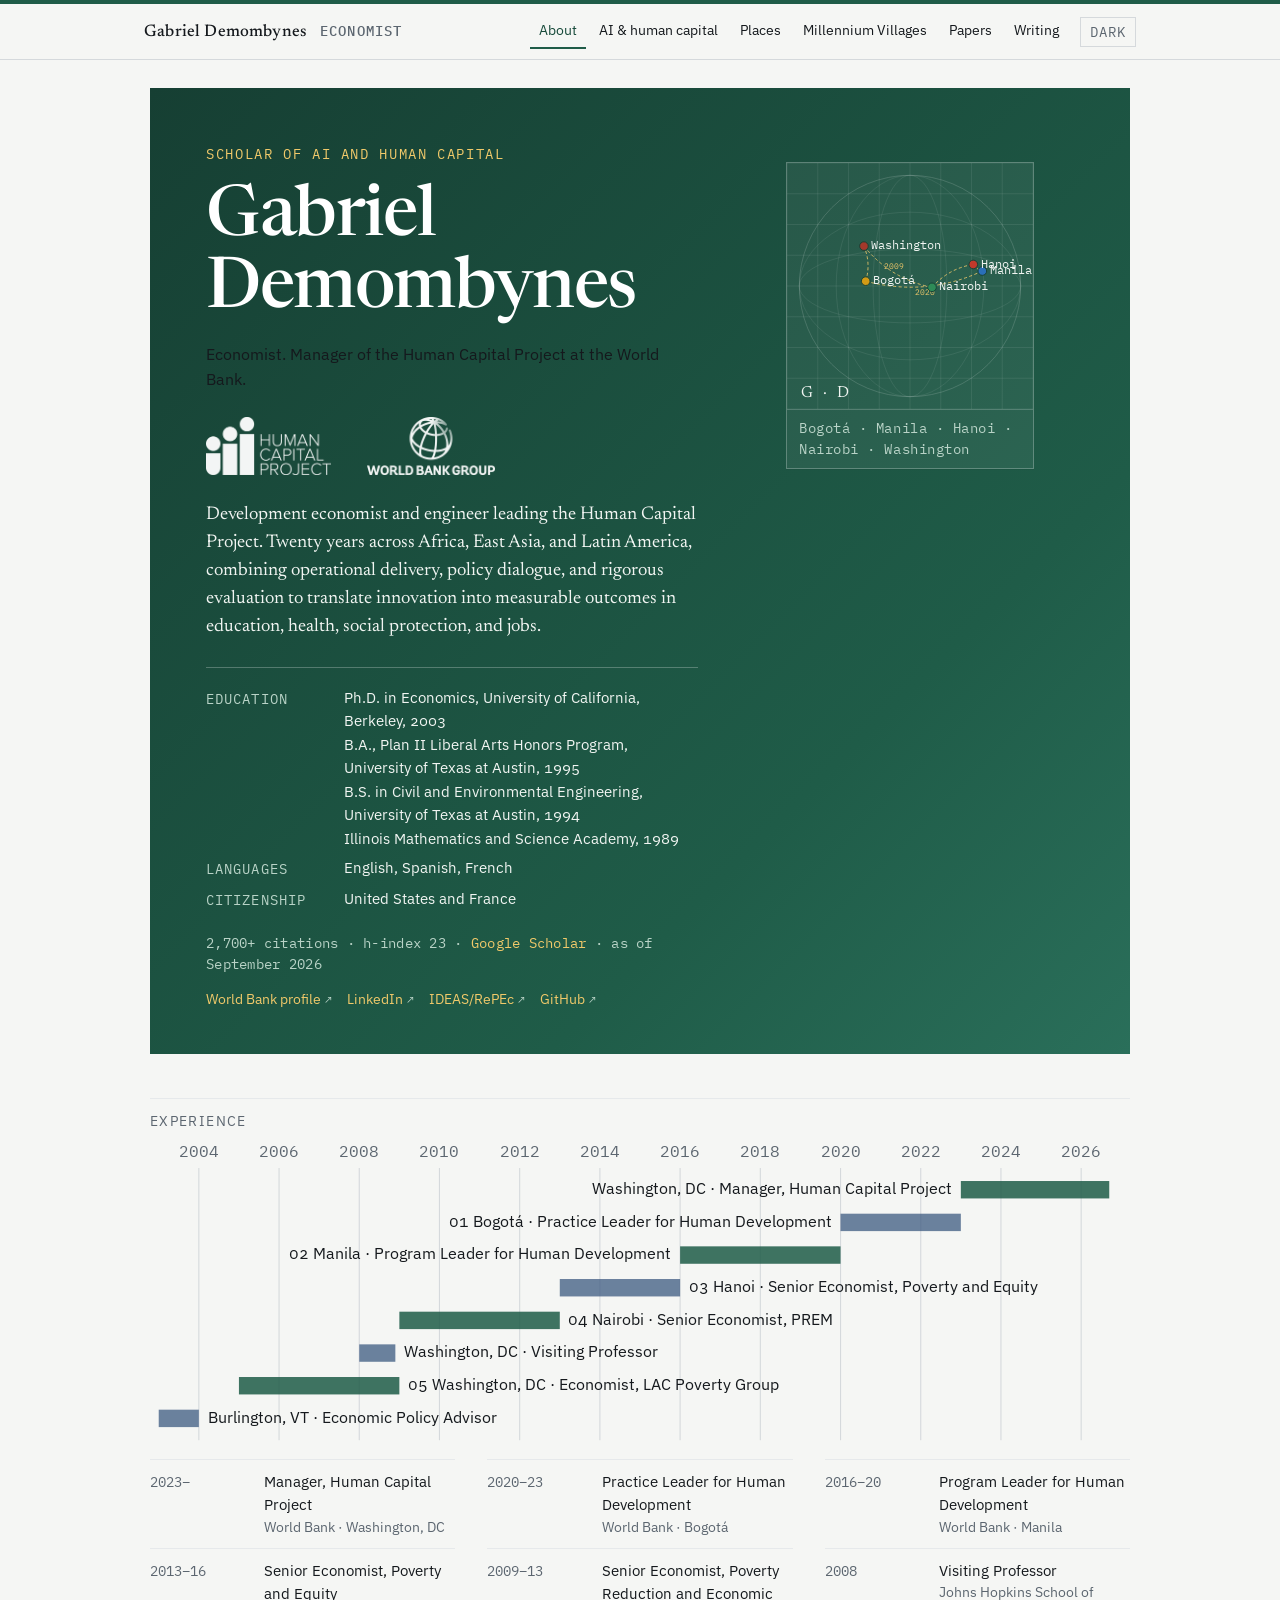
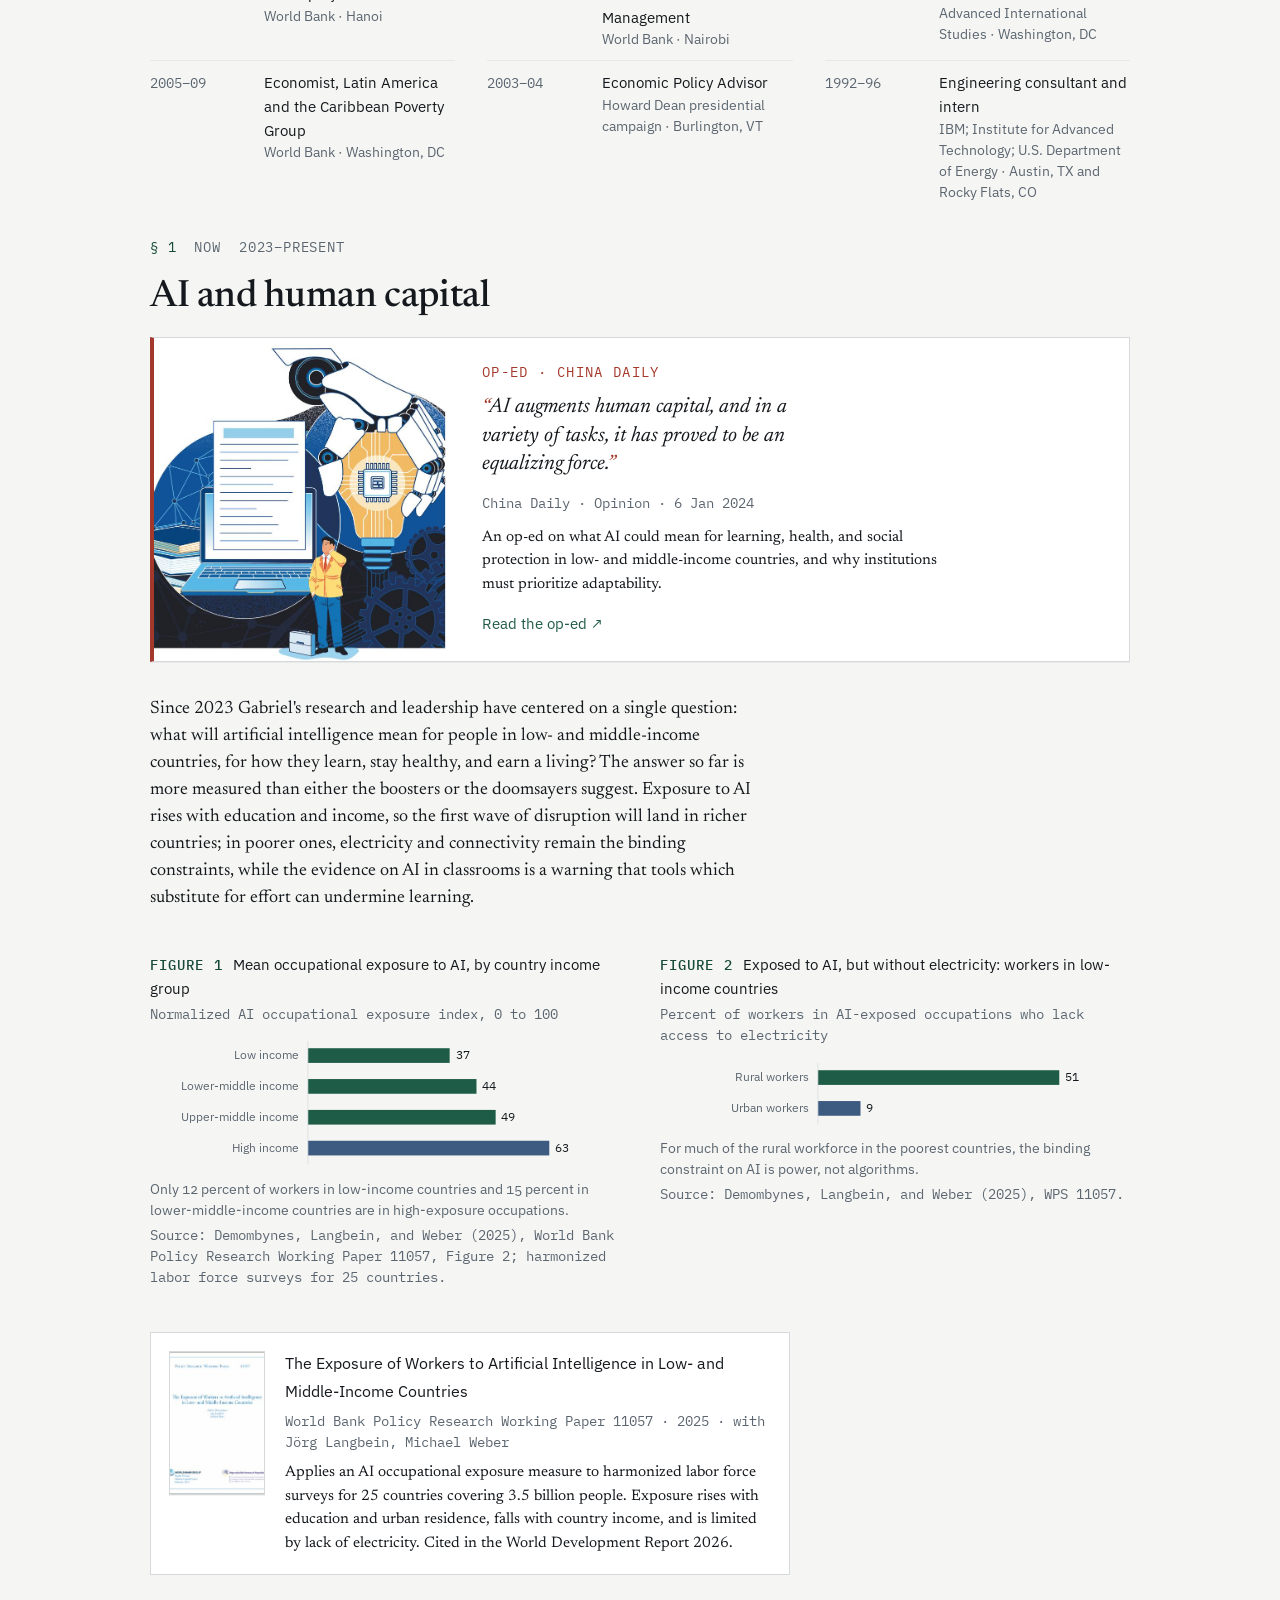
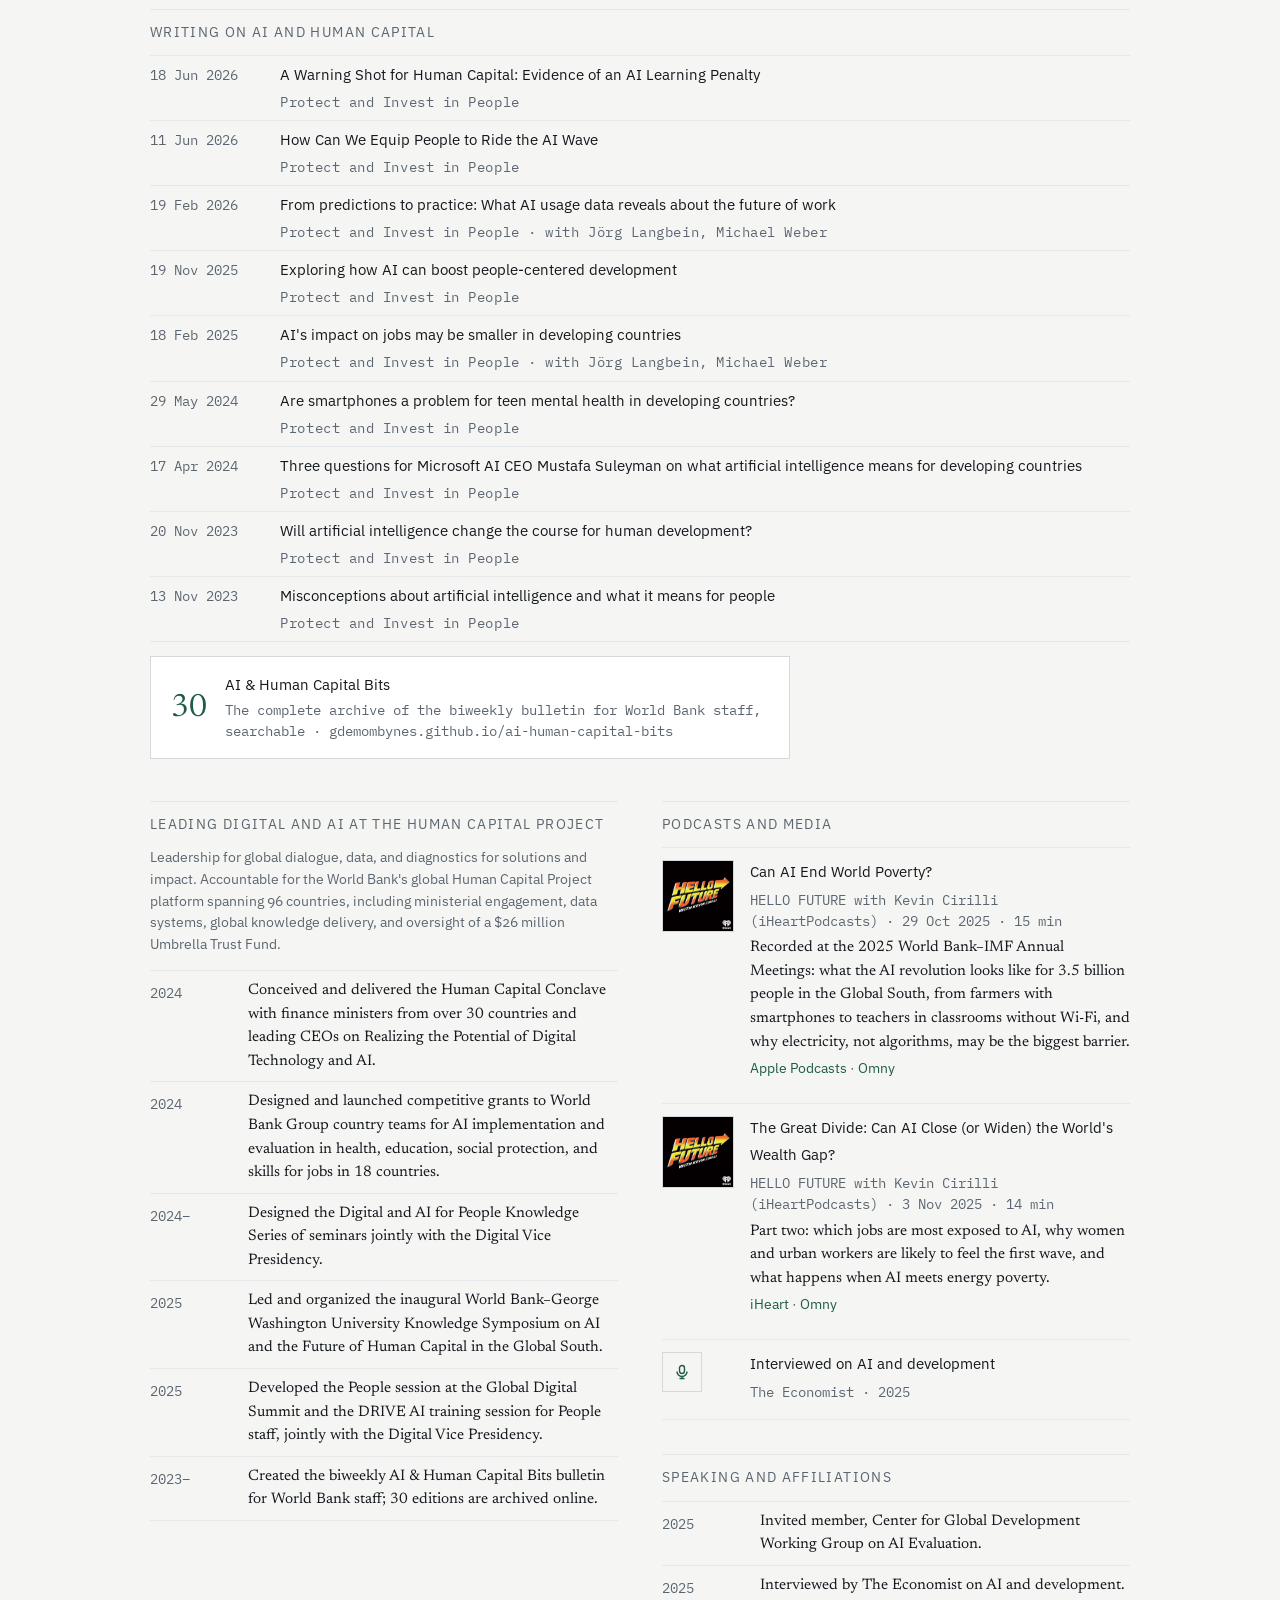
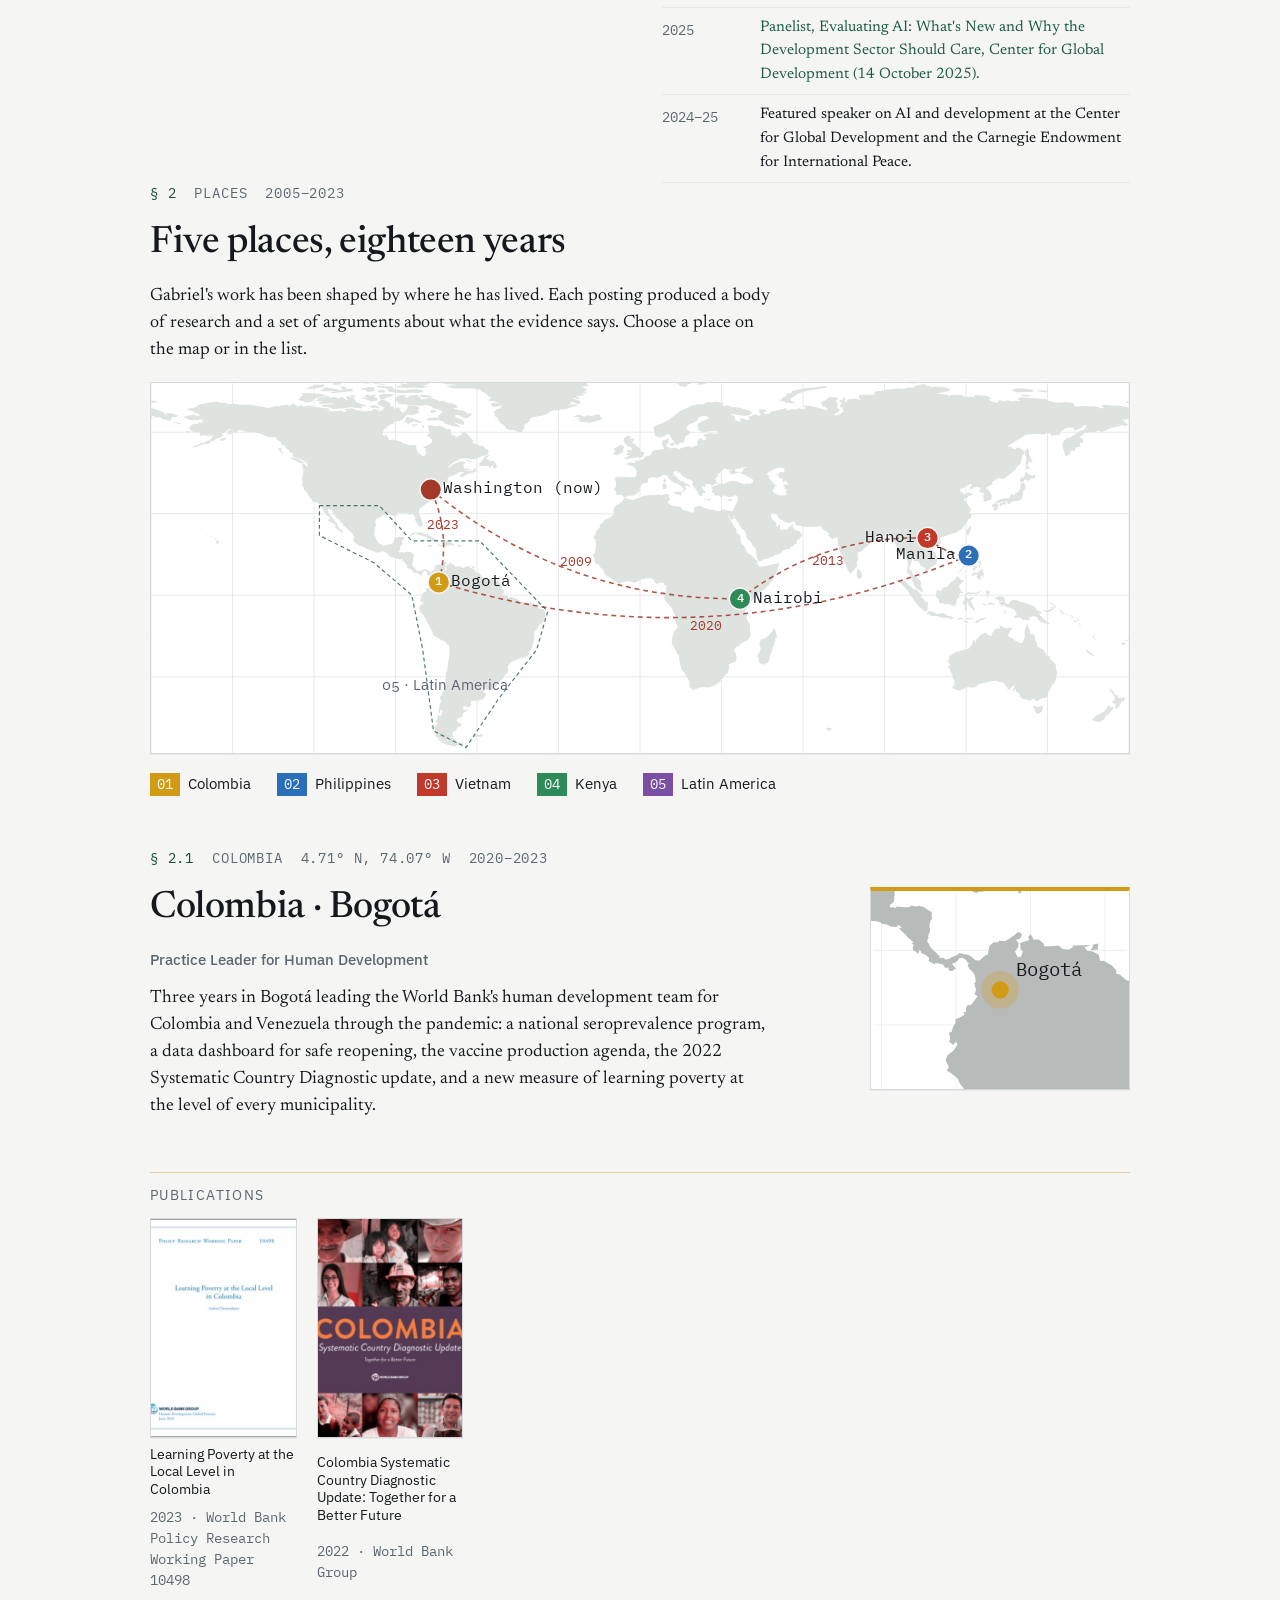
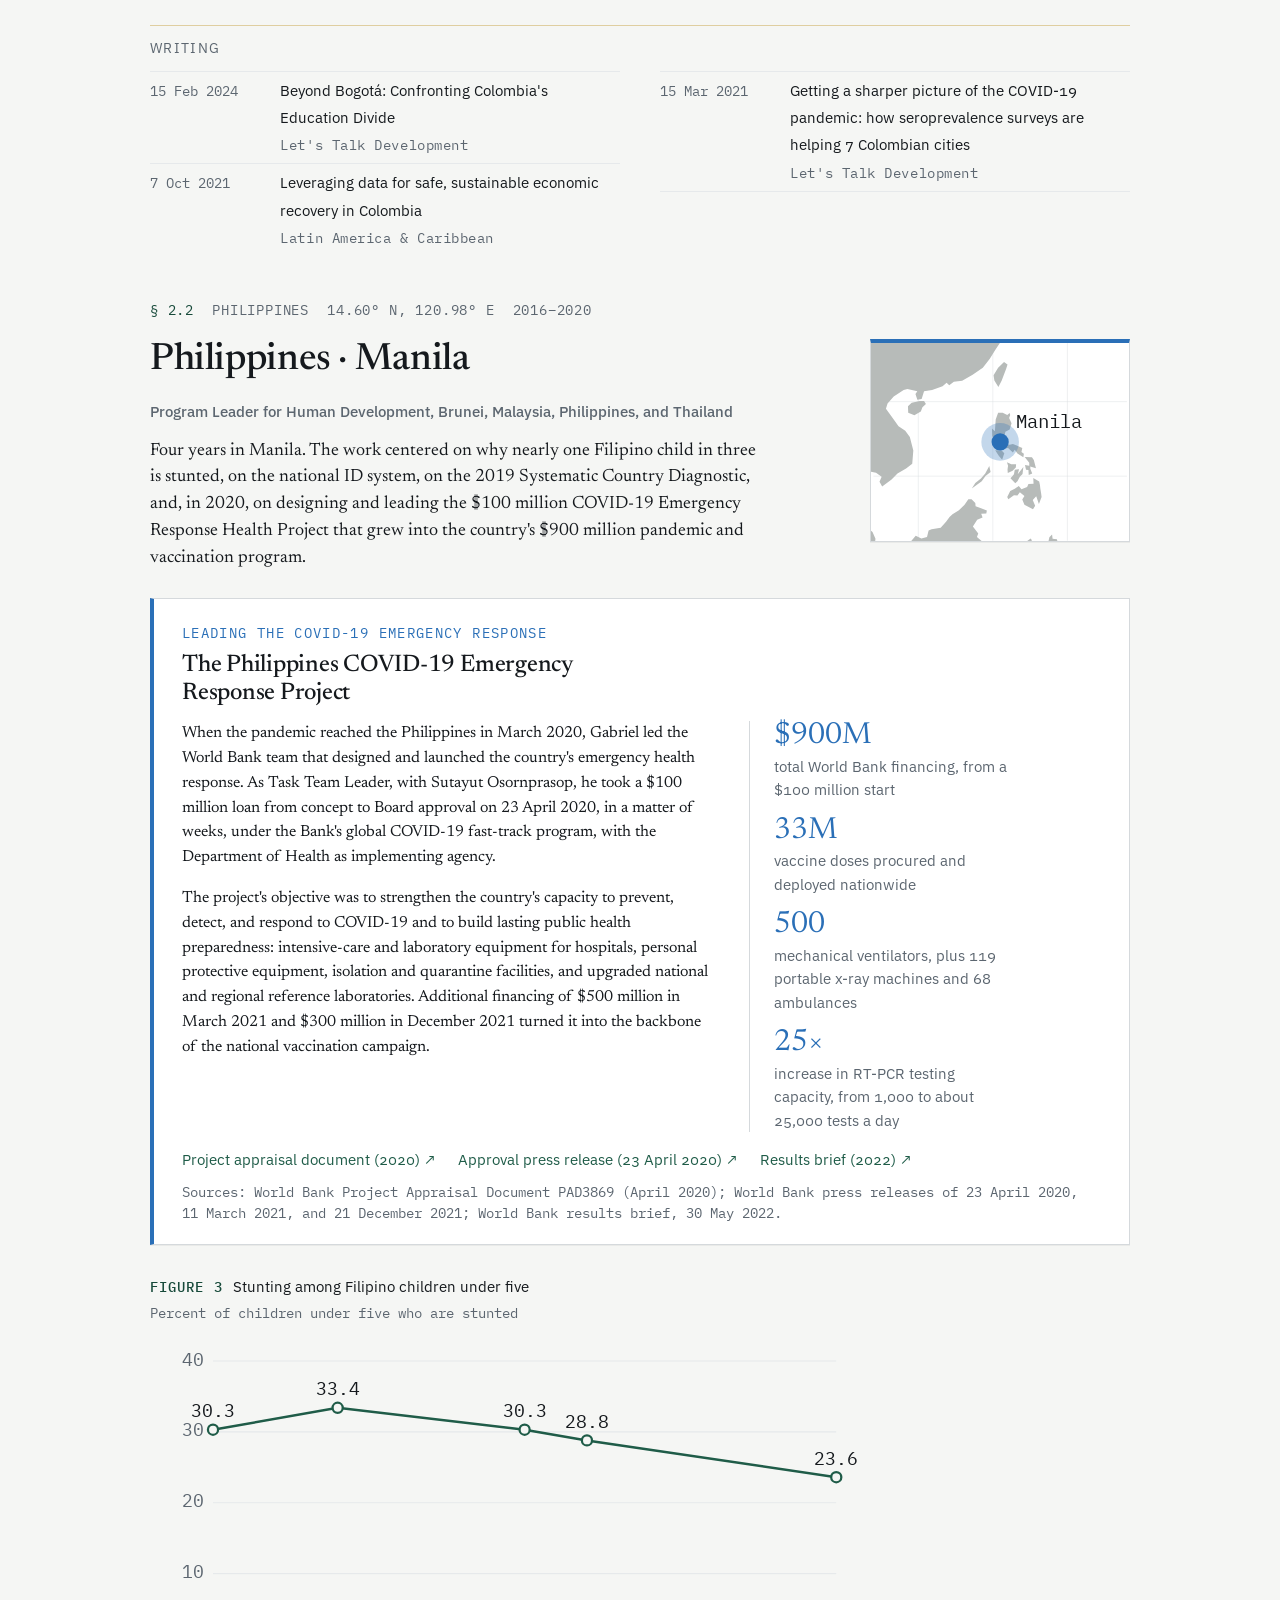
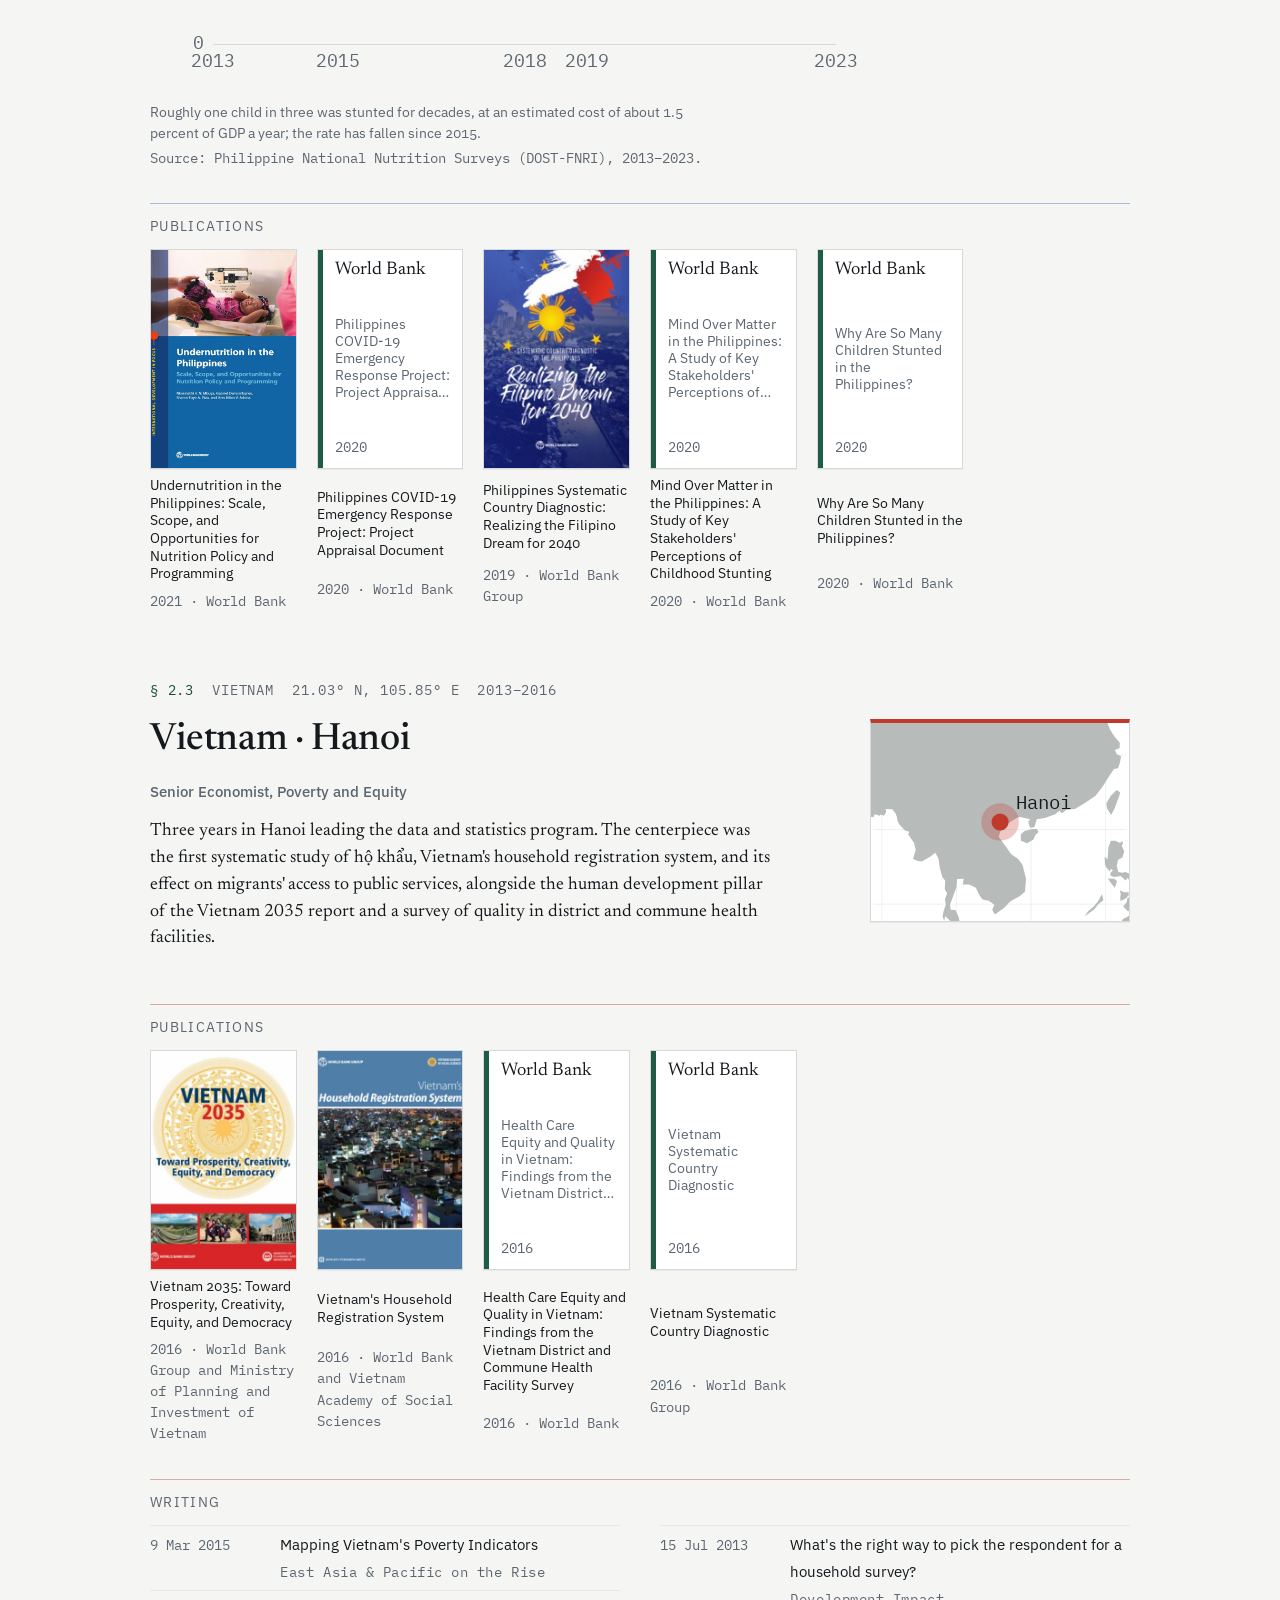
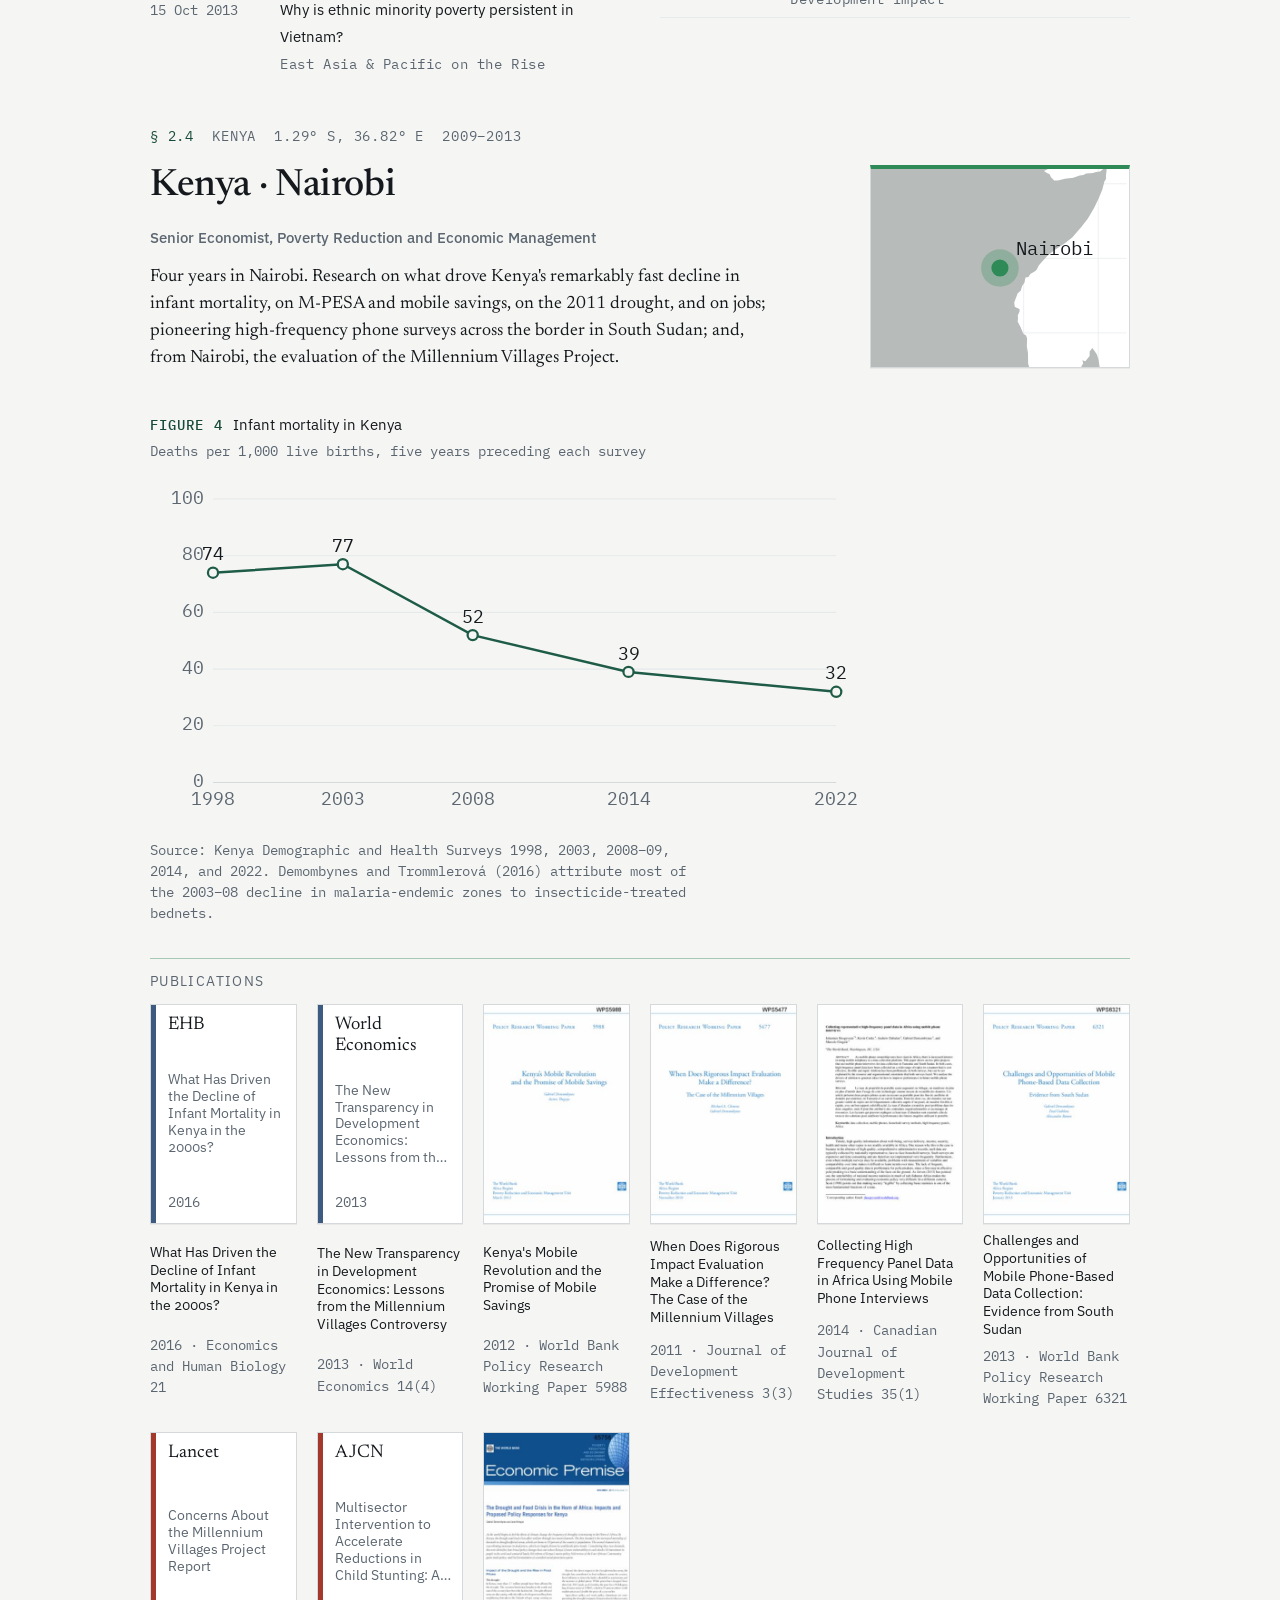
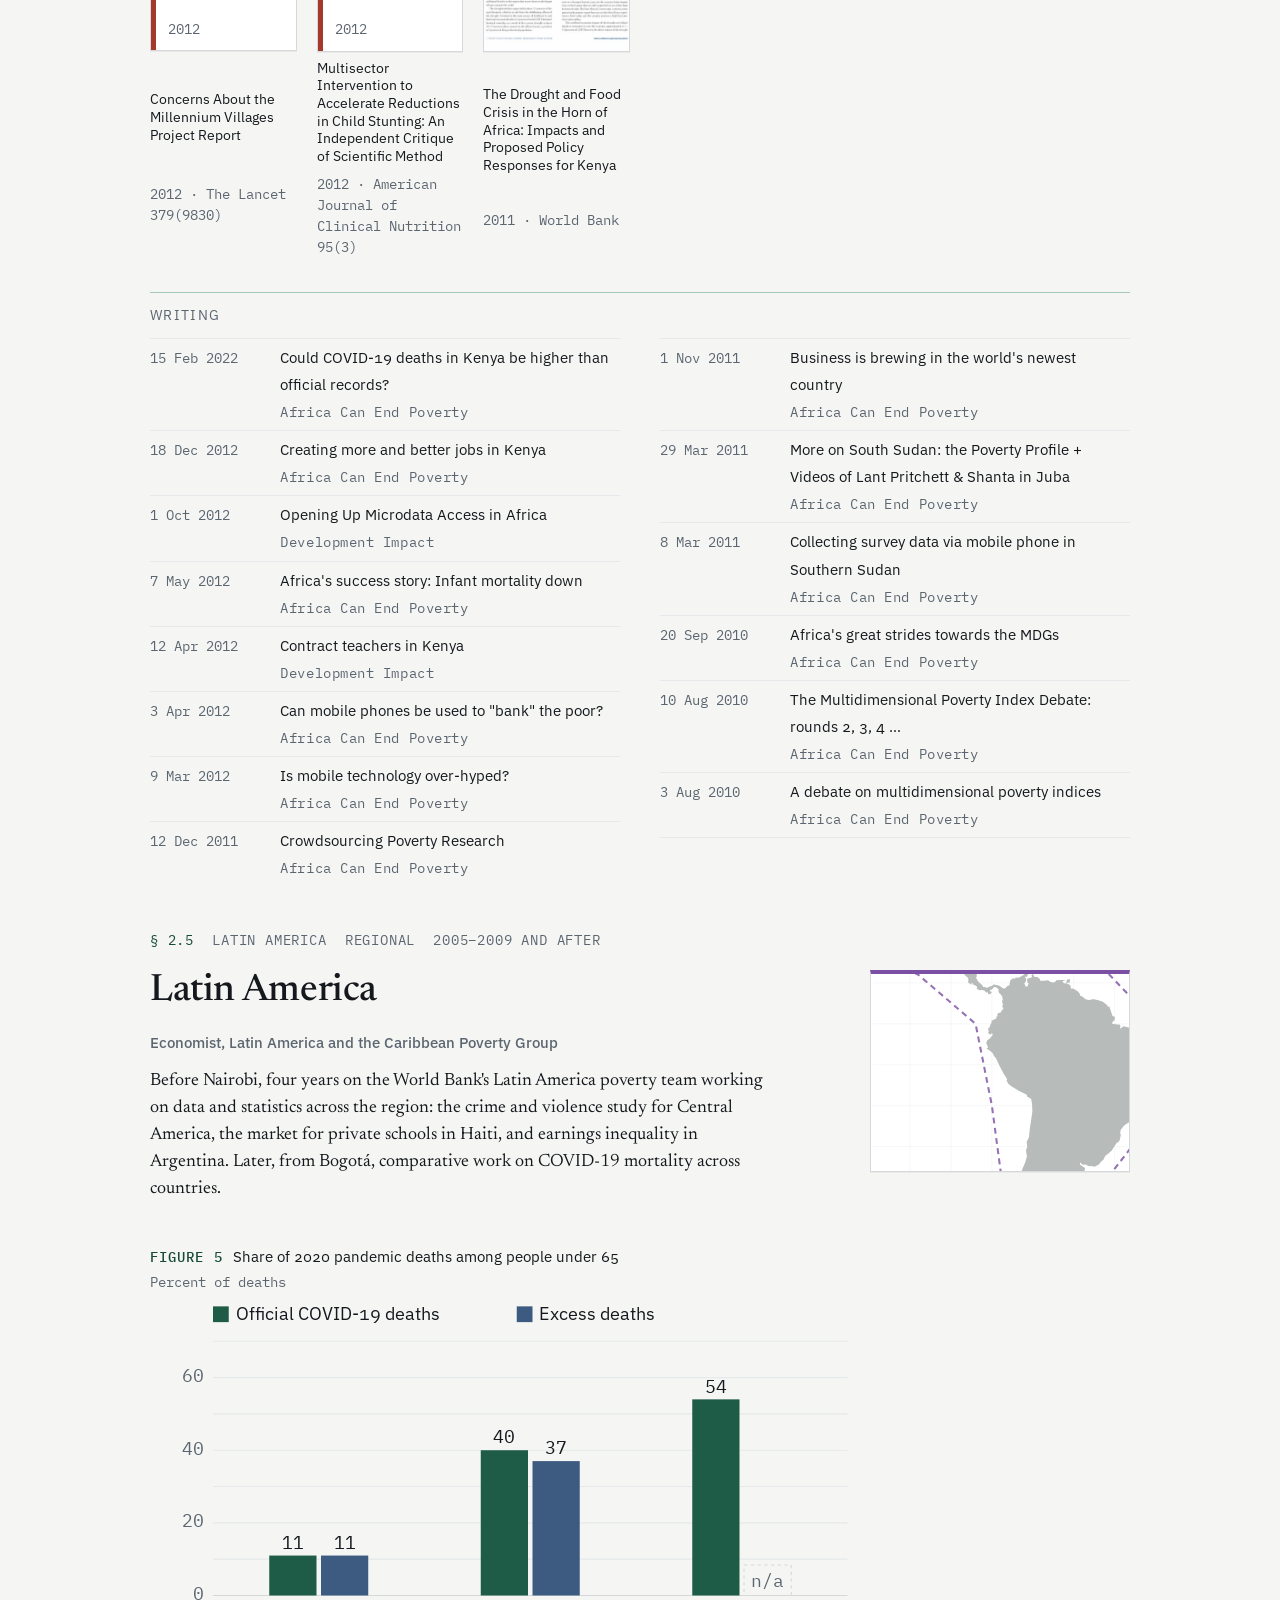
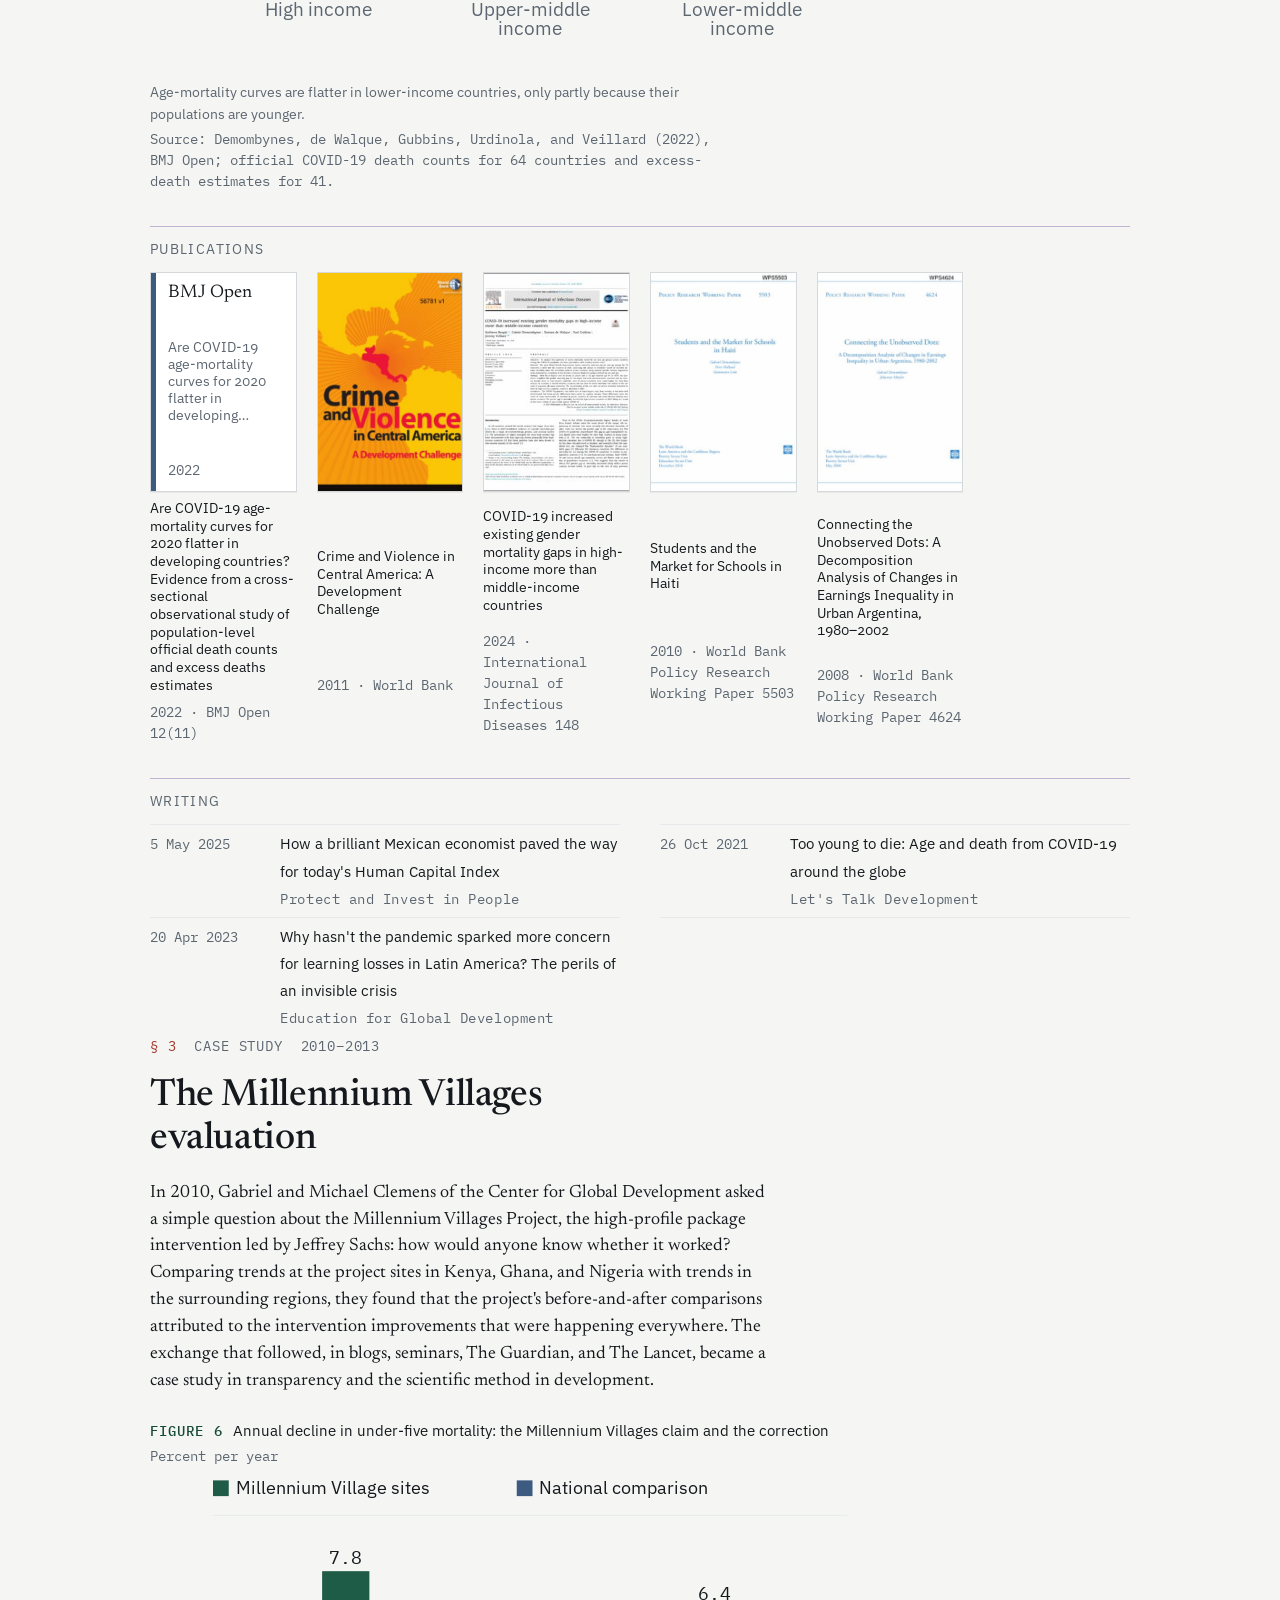
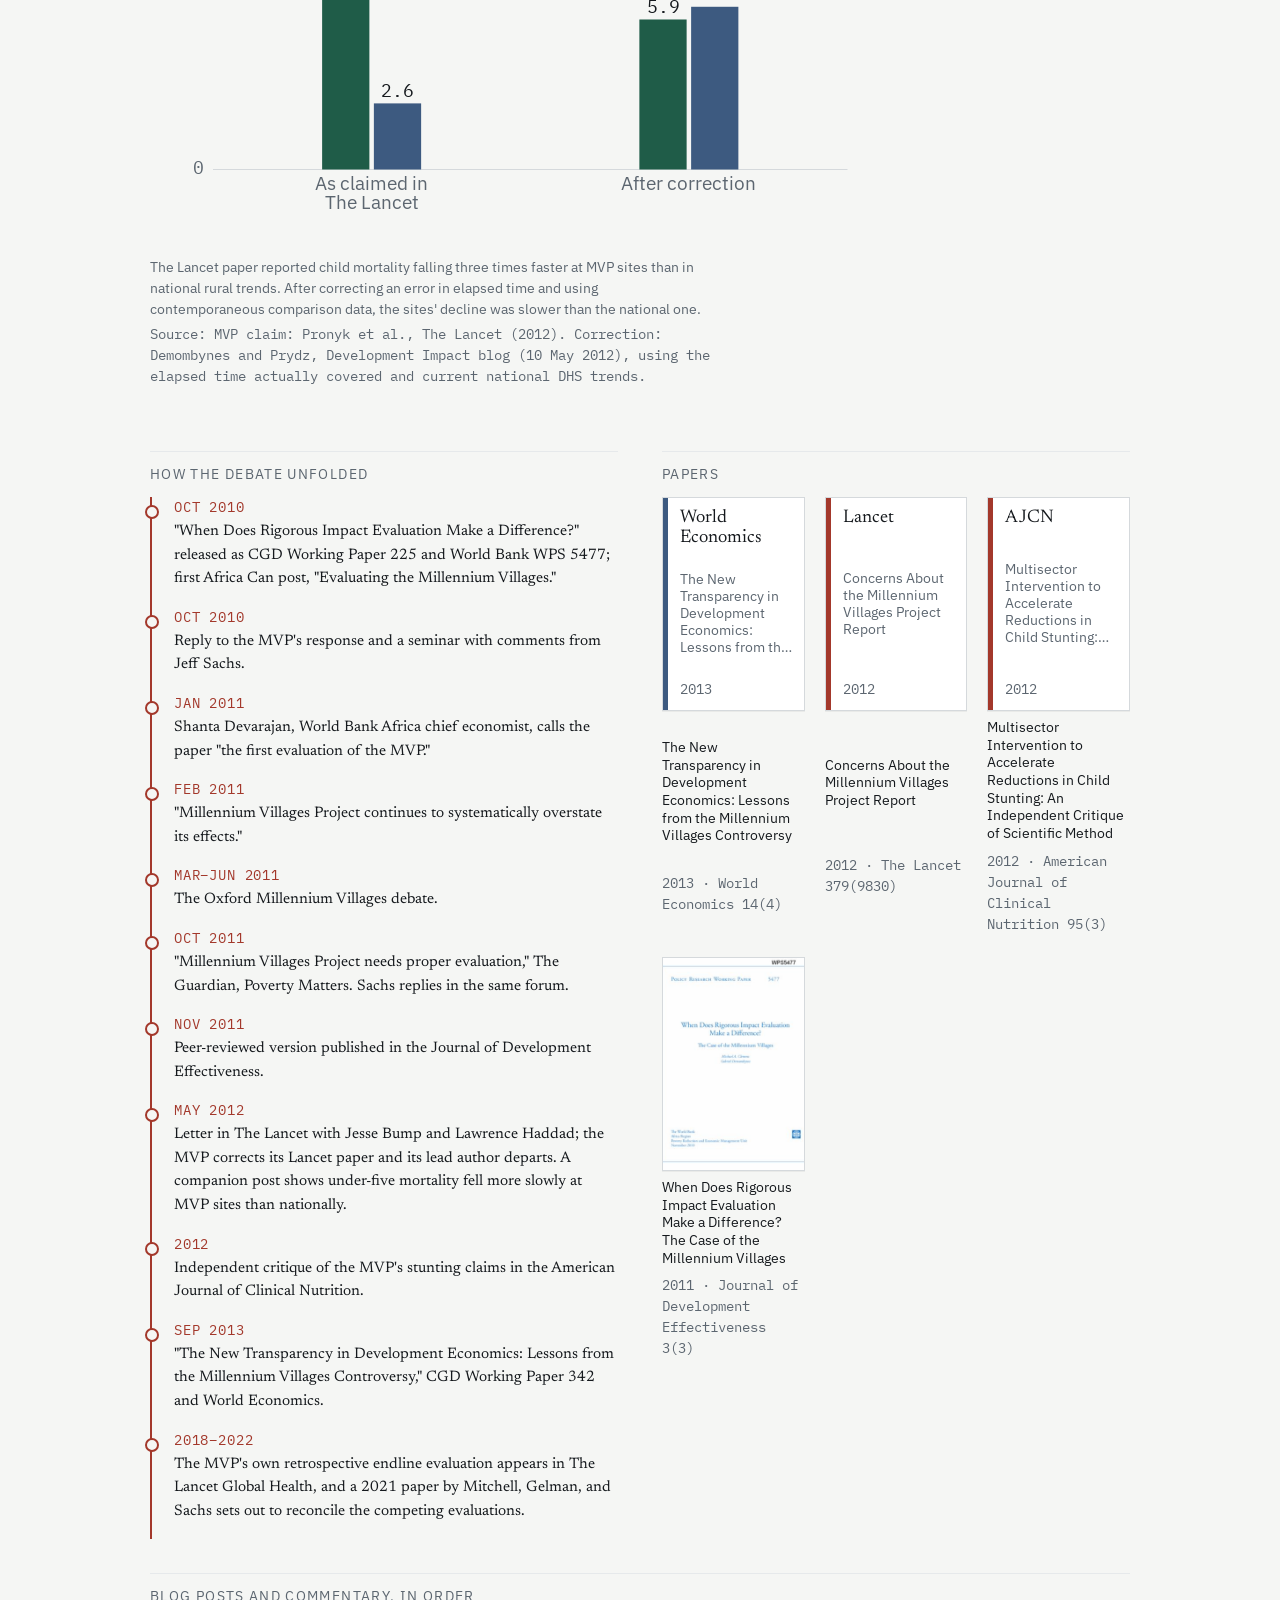
==== commit 0a5a7988: "Add HCP and World Bank logos; green hero panel; per-place colors and section rules Co-Authored-By: C" ====
--- a/index.html
+++ b/index.html
@@ -1899,7 +1899,7 @@
 <div class="page">
 
   <main class="content" id="main">
-    <section class="sec hero" id="about" aria-label="About Gabriel Demombynes"><div class="hero-grid"><div><div class="kicker">Scholar of AI and human capital</div><h1>Gabriel<br>Demombynes</h1><p class="role">Economist. Manager of the Human Capital Project at the World Bank.</p><p class="profile">Development economist and engineer leading the Human Capital Project. Twenty years across Africa, East Asia, and Latin America, combining operational delivery, policy dialogue, and rigorous evaluation to translate innovation into measurable outcomes in education, health, social protection, and jobs.</p><div class="bio"></div><dl class="facts"><dt>Education</dt><dd><div><a href="https://econ.berkeley.edu/" target="_blank" rel="noopener">Ph.D. in Economics, University of California, Berkeley</a>, 2003</div><div><a href="https://liberalarts.utexas.edu/plan2/about-plan-ii/" target="_blank" rel="noopener">B.A., Plan II Liberal Arts Honors Program, University of Texas at Austin</a>, 1995</div><div><a href="https://caee.utexas.edu/" target="_blank" rel="noopener">B.S. in Civil and Environmental Engineering, University of Texas at Austin</a>, 1994</div><div><a href="https://imsa.edu/" target="_blank" rel="noopener">Illinois Mathematics and Science Academy</a>, 1989</div></dd><dt>Languages</dt><dd>English, Spanish, French</dd><dt>Citizenship</dt><dd>United States and France</dd></dl><div class="metrics">2,700+ citations · h-index 23 · <a href="https://scholar.google.com/citations?user=v-Shw9cAAAAJ&amp;hl=en" target="_blank" rel="noopener">Google Scholar</a> · as of September 2026</div><div class="links-row"><a href="https://www.worldbank.org/en/about/people/g/gabriel-demombynes" target="_blank" rel="noopener">World Bank profile</a><a href="https://www.linkedin.com/in/gdemom/" target="_blank" rel="noopener">LinkedIn</a><a href="https://ideas.repec.org/f/pde505.html" target="_blank" rel="noopener">IDEAS/RePEc</a><a href="https://github.com/gdemombynes" target="_blank" rel="noopener">GitHub</a></div></div><figure class="plate"><svg viewBox="0 0 400 400" class="map" role="img"><title>Graticule with markers for Bogotá, Manila, Hanoi, Nairobi, and Washington</title><line x1="0" y1="0" x2="400" y2="0" class="grat"></line><line x1="0" y1="0" x2="0" y2="400" class="grat"></line><line x1="0" y1="50" x2="400" y2="50" class="grat"></line><line x1="50" y1="0" x2="50" y2="400" class="grat"></line><line x1="0" y1="100" x2="400" y2="100" class="grat"></line><line x1="100" y1="0" x2="100" y2="400" class="grat"></line><line x1="0" y1="150" x2="400" y2="150" class="grat"></line><line x1="150" y1="0" x2="150" y2="400" class="grat"></line><line x1="0" y1="200" x2="400" y2="200" class="grat"></line><line x1="200" y1="0" x2="200" y2="400" class="grat"></line><line x1="0" y1="250" x2="400" y2="250" class="grat"></line><line x1="250" y1="0" x2="250" y2="400" class="grat"></line><line x1="0" y1="300" x2="400" y2="300" class="grat"></line><line x1="300" y1="0" x2="300" y2="400" class="grat"></line><line x1="0" y1="350" x2="400" y2="350" class="grat"></line><line x1="350" y1="0" x2="350" y2="400" class="grat"></line><line x1="0" y1="400" x2="400" y2="400" class="grat"></line><line x1="400" y1="0" x2="400" y2="400" class="grat"></line><ellipse cx="200" cy="200" rx="60" ry="180" class="grat"></ellipse><ellipse cx="200" cy="200" rx="120" ry="180" class="grat"></ellipse><ellipse cx="200" cy="200" rx="180" ry="180" class="grat"></ellipse><ellipse cx="200" cy="200" rx="180" ry="180" class="grat"></ellipse><ellipse cx="200" cy="200" rx="180" ry="60" class="grat"></ellipse><ellipse cx="200" cy="200" rx="180" ry="120" class="grat"></ellipse><path d="M125.1 135.2 Q168.4 188.6 235.8 202.2" class="route"></path><text x="174.4201111111111" y="172.62108333333336" class="route-yr" text-anchor="middle">2009</text><path d="M235.8 202.2 Q262.7 171.5 302.9 164.9" class="route"></path><path d="M302.9 164.9 Q308.3 173.0 317.6 175.7" class="route"></path><path d="M317.6 175.7 Q225.8 218.0 128.0 192.2" class="route"></path><text x="224.2869722222222" y="214.9752083333333" class="route-yr" text-anchor="middle">2020</text><path d="M128.0 192.2 Q136.8 163.1 125.1 135.2" class="route"></path><g class="mk"><circle cx="127.9875" cy="192.15" r="7"></circle><text x="139.9875" y="197.15" class="city" style="font-size:19px">Bogotá</text></g><g class="mk"><circle cx="317.6194444444444" cy="175.66666666666666" r="7"></circle><text x="329.6194444444444" y="180.66666666666666" class="city" style="font-size:19px">Manila</text></g><g class="mk"><circle cx="302.90972222222223" cy="164.95" r="7"></circle><text x="314.90972222222223" y="169.95" class="city" style="font-size:19px">Hanoi</text></g><g class="mk"><circle cx="235.79722222222222" cy="202.15" r="7"></circle><text x="247.79722222222222" y="207.15" class="city" style="font-size:19px">Nairobi</text></g><g class="mk cur"><circle cx="125.1" cy="135.16666666666669" r="7"></circle><text x="137.1" y="140.16666666666669" class="city" style="font-size:19px">Washington</text></g><text x="22" y="380" class="lbl" style="font-family: var(--serif); font-size: 26px; fill: var(--ink); letter-spacing: .2em;">G · D</text></svg><figcaption>Bogotá · Manila · Hanoi · Nairobi · Washington</figcaption></figure></div><div class="timeline reveal in"><div class="sub-h">Experience</div><div class="tl-svg-wrap"><svg viewBox="0 0 900 278" class="tl-svg" role="img"><title>Career timeline, 2003 to present</title><desc>Manager, Human Capital Project, Washington, DC, 2023 to present; Practice Leader for Human Development, Bogotá, 2020 to 2023; Program Leader for Human Development, Manila, 2016 to 2020; Senior Economist, Poverty and Equity, Hanoi, 2013 to 2016; Senior Economist, Poverty Reduction and Economic Management, Nairobi, 2009 to 2013; Visiting Professor, Washington, DC, 2008 to 2008; Economist, Latin America and the Caribbean Poverty Group, Washington, DC, 2005 to 2009; Economic Policy Advisor, Burlington, VT, 2003 to 2004</desc><line x1="44.83333333333333" y1="22" x2="44.83333333333333" y2="272" class="tick"></line><text x="44.83333333333333" y="12" text-anchor="middle">2004</text><line x1="118.5" y1="22" x2="118.5" y2="272" class="tick"></line><text x="118.5" y="12" text-anchor="middle">2006</text><line x1="192.16666666666669" y1="22" x2="192.16666666666669" y2="272" class="tick"></line><text x="192.16666666666669" y="12" text-anchor="middle">2008</text><line x1="265.83333333333337" y1="22" x2="265.83333333333337" y2="272" class="tick"></line><text x="265.83333333333337" y="12" text-anchor="middle">2010</text><line x1="339.5" y1="22" x2="339.5" y2="272" class="tick"></line><text x="339.5" y="12" text-anchor="middle">2012</text><line x1="413.16666666666663" y1="22" x2="413.16666666666663" y2="272" class="tick"></line><text x="413.16666666666663" y="12" text-anchor="middle">2014</text><line x1="486.8333333333333" y1="22" x2="486.8333333333333" y2="272" class="tick"></line><text x="486.8333333333333" y="12" text-anchor="middle">2016</text><line x1="560.5" y1="22" x2="560.5" y2="272" class="tick"></line><text x="560.5" y="12" text-anchor="middle">2018</text><line x1="634.1666666666667" y1="22" x2="634.1666666666667" y2="272" class="tick"></line><text x="634.1666666666667" y="12" text-anchor="middle">2020</text><line x1="707.8333333333333" y1="22" x2="707.8333333333333" y2="272" class="tick"></line><text x="707.8333333333333" y="12" text-anchor="middle">2022</text><line x1="781.5" y1="22" x2="781.5" y2="272" class="tick"></line><text x="781.5" y="12" text-anchor="middle">2024</text><line x1="855.1666666666667" y1="22" x2="855.1666666666667" y2="272" class="tick"></line><text x="855.1666666666667" y="12" text-anchor="middle">2026</text><rect x="744.6666666666667" y="34" width="136.283333333335" height="16" class="bar"></rect><text x="736.6666666666667" y="46" class="lbl" text-anchor="end">Washington, DC · Manager, Human Capital Project</text><rect x="634.1666666666667" y="64" width="110.5" height="16" class="bar alt"></rect><text x="626.1666666666667" y="76" class="lbl" text-anchor="end">01 Bogotá · Practice Leader for Human Development</text><rect x="486.8333333333333" y="94" width="147.33333333333343" height="16" class="bar"></rect><text x="478.8333333333333" y="106" class="lbl" text-anchor="end">02 Manila · Program Leader for Human Development</text><rect x="376.33333333333337" y="124" width="110.49999999999994" height="16" class="bar alt"></rect><text x="494.8333333333333" y="136" class="lbl" text-anchor="start">03 Hanoi · Senior Economist, Poverty and Equity</text><rect x="229" y="154" width="147.33333333333337" height="16" class="bar"></rect><text x="384.33333333333337" y="166" class="lbl" text-anchor="start">04 Nairobi · Senior Economist, PREM</text><rect x="192.16666666666669" y="184" width="33.15000000000333" height="16" class="bar alt"></rect><text x="233.31666666667002" y="196" class="lbl" text-anchor="start">Washington, DC · Visiting Professor</text><rect x="81.66666666666666" y="214" width="147.33333333333334" height="16" class="bar"></rect><text x="237" y="226" class="lbl" text-anchor="start">05 Washington, DC · Economist, LAC Poverty Group</text><rect x="8" y="244" width="36.83333333333333" height="16" class="bar alt"></rect><text x="52.83333333333333" y="256" class="lbl" text-anchor="start">Burlington, VT · Economic Policy Advisor</text></svg></div><ul class="exp-list"><li><details><summary><span class="yrs">2023–</span><span class="r">Manager, Human Capital Project<span class="o">World Bank · Washington, DC</span></span></summary><ul><li>Leads global dialogue, data, and diagnostics for the Human Capital Project across 96 countries.</li><li>Oversees the $26 million Human Capital Umbrella Trust Fund and the digital and AI agenda for people.</li></ul></details></li><li><details><summary><span class="yrs">2020–23</span><span class="r">Practice Leader for Human Development<span class="o">World Bank · Bogotá</span></span></summary><ul><li>Led the human development team for Colombia and Venezuela.</li><li>Directed the Colombia Human Capital Review, the Colombia Systematic Country Diagnostic, and a Development Policy Operation.</li><li>Coordinated across IBRD and IFC on the vaccine production agenda.</li></ul></details></li><li><details><summary><span class="yrs">2016–20</span><span class="r">Program Leader for Human Development<span class="o">World Bank · Manila</span></span></summary><ul><li>Led the team covering Brunei, Malaysia, the Philippines, and Thailand.</li><li>Led the $100 million Philippines COVID-19 Emergency Response Health Project.</li><li>Guided the team on the Philippines National ID initiative.</li></ul></details></li><li><details><summary><span class="yrs">2013–16</span><span class="r">Senior Economist, Poverty and Equity<span class="o">World Bank · Hanoi</span></span></summary><ul><li>Led the data and statistics program in Vietnam.</li><li>Led the Vietnam Household Registration System study, the Vietnam 2035 study, and the Vietnam Systematic Country Diagnostic.</li></ul></details></li><li><details><summary><span class="yrs">2009–13</span><span class="r">Senior Economist, Poverty Reduction and Economic Management<span class="o">World Bank · Nairobi</span></span></summary><ul><li>Led data and statistics operations in Kenya.</li><li>Developed innovative phone surveys in South Sudan.</li><li>Authored evaluation studies cited in The Economist.</li></ul></details></li><li><details><summary><span class="yrs">2008</span><span class="r">Visiting Professor<span class="o">Johns Hopkins School of Advanced International Studies · Washington, DC</span></span></summary><ul><li>Taught economic development to master's degree students.</li></ul></details></li><li><details><summary><span class="yrs">2005–09</span><span class="r">Economist, Latin America and the Caribbean Poverty Group<span class="o">World Bank · Washington, DC</span></span></summary><ul><li>Led data and statistics programs in multiple countries.</li><li>Authored analysis of the private sector's role in education in Haiti.</li></ul></details></li><li><details><summary><span class="yrs">2003–04</span><span class="r">Economic Policy Advisor<span class="o">Howard Dean presidential campaign · Burlington, VT</span></span></summary><ul><li>Principal advisor to a U.S. presidential candidate; managed economic policy development and coordinated external advisors.</li><li>Drafted policy statements, briefing materials, policy speeches, and press releases.</li></ul></details></li><li><details><summary><span class="yrs">1992–96</span><span class="r">Engineering consultant and intern<span class="o">IBM; Institute for Advanced Technology; U.S. Department of Energy · Austin, TX and Rocky Flats, CO</span></span></summary><ul><li>Positions with IBM and the Institute for Advanced Technology in Austin, Texas, and the U.S. Department of Energy at Rocky Flats, Colorado.</li></ul></details></li></ul></div></section>
+    <section class="sec hero" id="about" aria-label="About Gabriel Demombynes"><div class="hero-grid"><div><div class="kicker">Scholar of AI and human capital</div><h1>Gabriel<br>Demombynes</h1><p class="role">Economist. Manager of the Human Capital Project at the World Bank.</p><div class="logos"><a href="https://www.worldbank.org/en/publication/human-capital" aria-label="Human Capital Project" target="_blank" rel="noopener"><img src="assets/media/hcp-white.png" alt="Human Capital Project" width="520" height="241"></a><a href="https://www.worldbank.org/" aria-label="World Bank Group" target="_blank" rel="noopener"><img src="assets/media/wbg-white.png" alt="World Bank Group" width="520" height="236"></a></div><p class="profile">Development economist and engineer leading the Human Capital Project. Twenty years across Africa, East Asia, and Latin America, combining operational delivery, policy dialogue, and rigorous evaluation to translate innovation into measurable outcomes in education, health, social protection, and jobs.</p><div class="bio"></div><dl class="facts"><dt>Education</dt><dd><div><a href="https://econ.berkeley.edu/" target="_blank" rel="noopener">Ph.D. in Economics, University of California, Berkeley</a>, 2003</div><div><a href="https://liberalarts.utexas.edu/plan2/about-plan-ii/" target="_blank" rel="noopener">B.A., Plan II Liberal Arts Honors Program, University of Texas at Austin</a>, 1995</div><div><a href="https://caee.utexas.edu/" target="_blank" rel="noopener">B.S. in Civil and Environmental Engineering, University of Texas at Austin</a>, 1994</div><div><a href="https://imsa.edu/" target="_blank" rel="noopener">Illinois Mathematics and Science Academy</a>, 1989</div></dd><dt>Languages</dt><dd>English, Spanish, French</dd><dt>Citizenship</dt><dd>United States and France</dd></dl><div class="metrics">2,700+ citations · h-index 23 · <a href="https://scholar.google.com/citations?user=v-Shw9cAAAAJ&amp;hl=en" target="_blank" rel="noopener">Google Scholar</a> · as of September 2026</div><div class="links-row"><a href="https://www.worldbank.org/en/about/people/g/gabriel-demombynes" target="_blank" rel="noopener">World Bank profile</a><a href="https://www.linkedin.com/in/gdemom/" target="_blank" rel="noopener">LinkedIn</a><a href="https://ideas.repec.org/f/pde505.html" target="_blank" rel="noopener">IDEAS/RePEc</a><a href="https://github.com/gdemombynes" target="_blank" rel="noopener">GitHub</a></div></div><figure class="plate"><svg viewBox="0 0 400 400" class="map" role="img"><title>Graticule with markers for Bogotá, Manila, Hanoi, Nairobi, and Washington</title><line x1="0" y1="0" x2="400" y2="0" class="grat"></line><line x1="0" y1="0" x2="0" y2="400" class="grat"></line><line x1="0" y1="50" x2="400" y2="50" class="grat"></line><line x1="50" y1="0" x2="50" y2="400" class="grat"></line><line x1="0" y1="100" x2="400" y2="100" class="grat"></line><line x1="100" y1="0" x2="100" y2="400" class="grat"></line><line x1="0" y1="150" x2="400" y2="150" class="grat"></line><line x1="150" y1="0" x2="150" y2="400" class="grat"></line><line x1="0" y1="200" x2="400" y2="200" class="grat"></line><line x1="200" y1="0" x2="200" y2="400" class="grat"></line><line x1="0" y1="250" x2="400" y2="250" class="grat"></line><line x1="250" y1="0" x2="250" y2="400" class="grat"></line><line x1="0" y1="300" x2="400" y2="300" class="grat"></line><line x1="300" y1="0" x2="300" y2="400" class="grat"></line><line x1="0" y1="350" x2="400" y2="350" class="grat"></line><line x1="350" y1="0" x2="350" y2="400" class="grat"></line><line x1="0" y1="400" x2="400" y2="400" class="grat"></line><line x1="400" y1="0" x2="400" y2="400" class="grat"></line><ellipse cx="200" cy="200" rx="60" ry="180" class="grat"></ellipse><ellipse cx="200" cy="200" rx="120" ry="180" class="grat"></ellipse><ellipse cx="200" cy="200" rx="180" ry="180" class="grat"></ellipse><ellipse cx="200" cy="200" rx="180" ry="180" class="grat"></ellipse><ellipse cx="200" cy="200" rx="180" ry="60" class="grat"></ellipse><ellipse cx="200" cy="200" rx="180" ry="120" class="grat"></ellipse><path d="M125.1 135.2 Q168.4 188.6 235.8 202.2" class="route"></path><text x="174.4201111111111" y="172.62108333333336" class="route-yr" text-anchor="middle">2009</text><path d="M235.8 202.2 Q262.7 171.5 302.9 164.9" class="route"></path><path d="M302.9 164.9 Q308.3 173.0 317.6 175.7" class="route"></path><path d="M317.6 175.7 Q225.8 218.0 128.0 192.2" class="route"></path><text x="224.2869722222222" y="214.9752083333333" class="route-yr" text-anchor="middle">2020</text><path d="M128.0 192.2 Q136.8 163.1 125.1 135.2" class="route"></path><g class="mk" style="--place: #d29b16"><circle cx="127.9875" cy="192.15" r="7"></circle><text x="139.9875" y="197.15" class="city" style="font-size:19px">Bogotá</text></g><g class="mk" style="--place: #2a6fb7"><circle cx="317.6194444444444" cy="175.66666666666666" r="7"></circle><text x="329.6194444444444" y="180.66666666666666" class="city" style="font-size:19px">Manila</text></g><g class="mk" style="--place: #c0392b"><circle cx="302.90972222222223" cy="164.95" r="7"></circle><text x="314.90972222222223" y="169.95" class="city" style="font-size:19px">Hanoi</text></g><g class="mk" style="--place: #2e8b57"><circle cx="235.79722222222222" cy="202.15" r="7"></circle><text x="247.79722222222222" y="207.15" class="city" style="font-size:19px">Nairobi</text></g><g class="mk cur" style="--place: #a3382b"><circle cx="125.1" cy="135.16666666666669" r="7"></circle><text x="137.1" y="140.16666666666669" class="city" style="font-size:19px">Washington</text></g><text x="22" y="380" class="lbl" style="font-family: var(--serif); font-size: 26px; fill: var(--ink); letter-spacing: .2em;">G · D</text></svg><figcaption>Bogotá · Manila · Hanoi · Nairobi · Washington</figcaption></figure></div><div class="timeline reveal in"><div class="sub-h">Experience</div><div class="tl-svg-wrap"><svg viewBox="0 0 900 278" class="tl-svg" role="img"><title>Career timeline, 2003 to present</title><desc>Manager, Human Capital Project, Washington, DC, 2023 to present; Practice Leader for Human Development, Bogotá, 2020 to 2023; Program Leader for Human Development, Manila, 2016 to 2020; Senior Economist, Poverty and Equity, Hanoi, 2013 to 2016; Senior Economist, Poverty Reduction and Economic Management, Nairobi, 2009 to 2013; Visiting Professor, Washington, DC, 2008 to 2008; Economist, Latin America and the Caribbean Poverty Group, Washington, DC, 2005 to 2009; Economic Policy Advisor, Burlington, VT, 2003 to 2004</desc><line x1="44.83333333333333" y1="22" x2="44.83333333333333" y2="272" class="tick"></line><text x="44.83333333333333" y="12" text-anchor="middle">2004</text><line x1="118.5" y1="22" x2="118.5" y2="272" class="tick"></line><text x="118.5" y="12" text-anchor="middle">2006</text><line x1="192.16666666666669" y1="22" x2="192.16666666666669" y2="272" class="tick"></line><text x="192.16666666666669" y="12" text-anchor="middle">2008</text><line x1="265.83333333333337" y1="22" x2="265.83333333333337" y2="272" class="tick"></line><text x="265.83333333333337" y="12" text-anchor="middle">2010</text><line x1="339.5" y1="22" x2="339.5" y2="272" class="tick"></line><text x="339.5" y="12" text-anchor="middle">2012</text><line x1="413.16666666666663" y1="22" x2="413.16666666666663" y2="272" class="tick"></line><text x="413.16666666666663" y="12" text-anchor="middle">2014</text><line x1="486.8333333333333" y1="22" x2="486.8333333333333" y2="272" class="tick"></line><text x="486.8333333333333" y="12" text-anchor="middle">2016</text><line x1="560.5" y1="22" x2="560.5" y2="272" class="tick"></line><text x="560.5" y="12" text-anchor="middle">2018</text><line x1="634.1666666666667" y1="22" x2="634.1666666666667" y2="272" class="tick"></line><text x="634.1666666666667" y="12" text-anchor="middle">2020</text><line x1="707.8333333333333" y1="22" x2="707.8333333333333" y2="272" class="tick"></line><text x="707.8333333333333" y="12" text-anchor="middle">2022</text><line x1="781.5" y1="22" x2="781.5" y2="272" class="tick"></line><text x="781.5" y="12" text-anchor="middle">2024</text><line x1="855.1666666666667" y1="22" x2="855.1666666666667" y2="272" class="tick"></line><text x="855.1666666666667" y="12" text-anchor="middle">2026</text><rect x="744.6666666666667" y="34" width="136.283333333335" height="16" class="bar"></rect><text x="736.6666666666667" y="46" class="lbl" text-anchor="end">Washington, DC · Manager, Human Capital Project</text><rect x="634.1666666666667" y="64" width="110.5" height="16" class="bar alt"></rect><text x="626.1666666666667" y="76" class="lbl" text-anchor="end">01 Bogotá · Practice Leader for Human Development</text><rect x="486.8333333333333" y="94" width="147.33333333333343" height="16" class="bar"></rect><text x="478.8333333333333" y="106" class="lbl" text-anchor="end">02 Manila · Program Leader for Human Development</text><rect x="376.33333333333337" y="124" width="110.49999999999994" height="16" class="bar alt"></rect><text x="494.8333333333333" y="136" class="lbl" text-anchor="start">03 Hanoi · Senior Economist, Poverty and Equity</text><rect x="229" y="154" width="147.33333333333337" height="16" class="bar"></rect><text x="384.33333333333337" y="166" class="lbl" text-anchor="start">04 Nairobi · Senior Economist, PREM</text><rect x="192.16666666666669" y="184" width="33.15000000000333" height="16" class="bar alt"></rect><text x="233.31666666667002" y="196" class="lbl" text-anchor="start">Washington, DC · Visiting Professor</text><rect x="81.66666666666666" y="214" width="147.33333333333334" height="16" class="bar"></rect><text x="237" y="226" class="lbl" text-anchor="start">05 Washington, DC · Economist, LAC Poverty Group</text><rect x="8" y="244" width="36.83333333333333" height="16" class="bar alt"></rect><text x="52.83333333333333" y="256" class="lbl" text-anchor="start">Burlington, VT · Economic Policy Advisor</text></svg></div><ul class="exp-list"><li><details><summary><span class="yrs">2023–</span><span class="r">Manager, Human Capital Project<span class="o">World Bank · Washington, DC</span></span></summary><ul><li>Leads global dialogue, data, and diagnostics for the Human Capital Project across 96 countries.</li><li>Oversees the $26 million Human Capital Umbrella Trust Fund and the digital and AI agenda for people.</li></ul></details></li><li><details><summary><span class="yrs">2020–23</span><span class="r">Practice Leader for Human Development<span class="o">World Bank · Bogotá</span></span></summary><ul><li>Led the human development team for Colombia and Venezuela.</li><li>Directed the Colombia Human Capital Review, the Colombia Systematic Country Diagnostic, and a Development Policy Operation.</li><li>Coordinated across IBRD and IFC on the vaccine production agenda.</li></ul></details></li><li><details><summary><span class="yrs">2016–20</span><span class="r">Program Leader for Human Development<span class="o">World Bank · Manila</span></span></summary><ul><li>Led the team covering Brunei, Malaysia, the Philippines, and Thailand.</li><li>Led the $100 million Philippines COVID-19 Emergency Response Health Project.</li><li>Guided the team on the Philippines National ID initiative.</li></ul></details></li><li><details><summary><span class="yrs">2013–16</span><span class="r">Senior Economist, Poverty and Equity<span class="o">World Bank · Hanoi</span></span></summary><ul><li>Led the data and statistics program in Vietnam.</li><li>Led the Vietnam Household Registration System study, the Vietnam 2035 study, and the Vietnam Systematic Country Diagnostic.</li></ul></details></li><li><details><summary><span class="yrs">2009–13</span><span class="r">Senior Economist, Poverty Reduction and Economic Management<span class="o">World Bank · Nairobi</span></span></summary><ul><li>Led data and statistics operations in Kenya.</li><li>Developed innovative phone surveys in South Sudan.</li><li>Authored evaluation studies cited in The Economist.</li></ul></details></li><li><details><summary><span class="yrs">2008</span><span class="r">Visiting Professor<span class="o">Johns Hopkins School of Advanced International Studies · Washington, DC</span></span></summary><ul><li>Taught economic development to master's degree students.</li></ul></details></li><li><details><summary><span class="yrs">2005–09</span><span class="r">Economist, Latin America and the Caribbean Poverty Group<span class="o">World Bank · Washington, DC</span></span></summary><ul><li>Led data and statistics programs in multiple countries.</li><li>Authored analysis of the private sector's role in education in Haiti.</li></ul></details></li><li><details><summary><span class="yrs">2003–04</span><span class="r">Economic Policy Advisor<span class="o">Howard Dean presidential campaign · Burlington, VT</span></span></summary><ul><li>Principal advisor to a U.S. presidential candidate; managed economic policy development and coordinated external advisors.</li><li>Drafted policy statements, briefing materials, policy speeches, and press releases.</li></ul></details></li><li><details><summary><span class="yrs">1992–96</span><span class="r">Engineering consultant and intern<span class="o">IBM; Institute for Advanced Technology; U.S. Department of Energy · Austin, TX and Rocky Flats, CO</span></span></summary><ul><li>Positions with IBM and the Institute for Advanced Technology in Austin, Texas, and the U.S. Department of Energy at Rocky Flats, Colorado.</li></ul></details></li></ul></div></section>
 
     <section class="sec" id="ai" aria-labelledby="ai-h">
       <div class="runhead"><span class="num">§ 1</span><span>Now</span><span>2023–present</span></div>
@@ -1910,8 +1910,8 @@
       <div class="runhead"><span class="num">§ 2</span><span>Places</span><span>2005–2023</span></div>
       <h2 id="places-h">Five places, eighteen years</h2>
       <p class="lead">Gabriel's work has been shaped by where he has lived. Each posting produced a body of research and a set of arguments about what the evidence says. Choose a place on the map or in the list.</p>
-    <div class="map-wrap reveal in"><svg viewBox="0 33 1000 378" class="map" role="img"><title>World map showing the places where Gabriel Demombynes has worked</title><desc>Markers for Bogotá, Manila, Hanoi, Nairobi, and Washington, DC, with a dotted outline around Latin America. Each marker links to the corresponding section.</desc><line x1="0" y1="33.333333333333336" x2="0" y2="411.1111111111111" class="grat"></line><line x1="83.33333333333333" y1="33.333333333333336" x2="83.33333333333333" y2="411.1111111111111" class="grat"></line><line x1="166.66666666666666" y1="33.333333333333336" x2="166.66666666666666" y2="411.1111111111111" class="grat"></line><line x1="250" y1="33.333333333333336" x2="250" y2="411.1111111111111" class="grat"></line><line x1="333.3333333333333" y1="33.333333333333336" x2="333.3333333333333" y2="411.1111111111111" class="grat"></line><line x1="416.6666666666667" y1="33.333333333333336" x2="416.6666666666667" y2="411.1111111111111" class="grat"></line><line x1="500" y1="33.333333333333336" x2="500" y2="411.1111111111111" class="grat"></line><line x1="583.3333333333334" y1="33.333333333333336" x2="583.3333333333334" y2="411.1111111111111" class="grat"></line><line x1="666.6666666666666" y1="33.333333333333336" x2="666.6666666666666" y2="411.1111111111111" class="grat"></line><line x1="750" y1="33.333333333333336" x2="750" y2="411.1111111111111" class="grat"></line><line x1="833.3333333333334" y1="33.333333333333336" x2="833.3333333333334" y2="411.1111111111111" class="grat"></line><line x1="916.6666666666666" y1="33.333333333333336" x2="916.6666666666666" y2="411.1111111111111" class="grat"></line><line x1="1000" y1="33.333333333333336" x2="1000" y2="411.1111111111111" class="grat"></line><line x1="0" y1="416.6666666666667" x2="1000" y2="416.6666666666667" class="grat"></line><line x1="0" y1="333.3333333333333" x2="1000" y2="333.3333333333333" class="grat"></line><line x1="0" y1="250" x2="1000" y2="250" class="grat"></line><line x1="0" y1="166.66666666666666" x2="1000" y2="166.66666666666666" class="grat"></line><line x1="0" y1="83.33333333333333" x2="1000" y2="83.33333333333333" class="grat"></line><use href="#worldland" class="land"></use><path d="M286.0 141.9 Q424.0 254.7 602.3 253.6" class="route"></path><text x="434.0913888888889" y="220.2288888888889" class="route-yr" text-anchor="middle">2009</text><path d="M602.3 253.6 Q687.0 188.1 794.0 191.6" class="route"></path><text x="692.5727777777779" y="219.32583333333332" class="route-yr" text-anchor="middle">2013</text><path d="M794.0 191.6 Q811.8 208.1 836.1 209.4" class="route"></path><path d="M836.1 209.4 Q570.1 320.7 294.3 236.9" class="route"></path><text x="567.6252777777778" y="285.9430555555556" class="route-yr" text-anchor="middle">2020</text><path d="M294.3 236.9 Q307.2 187.9 286.0 141.9" class="route"></path><text x="298.6725" y="182.68805555555556" class="route-yr" text-anchor="middle">2023</text><path d="M172.2 158.3 L233.3 158.3 L266.7 194.4 L336.1 194.4 L405.6 266.7 L394.4 305.6 L355.6 355.6 L322.2 405.6 L288.9 388.9 L277.8 305.6 L266.7 250.0 L227.8 216.7 L172.2 188.9Z" class="region"></path><text x="236.11111111111111" y="347.22222222222223" class="lbl">05 · Latin America</text><a href="#colombia" class="mk" aria-label="Colombia section"><circle cx="294.25" cy="236.91666666666669" r="11"></circle><text x="294.25" y="239.91666666666669" class="n">1</text><text x="307.25" y="240.91666666666669" class="city" text-anchor="start">Bogotá</text></a><a href="#philippines" class="mk" aria-label="Philippines section"><circle cx="836.0555555555555" cy="209.44444444444446" r="11"></circle><text x="836.0555555555555" y="212.44444444444446" class="n">2</text><text x="823.0555555555555" y="213.44444444444446" class="city" text-anchor="end">Manila</text></a><a href="#vietnam" class="mk" aria-label="Vietnam section"><circle cx="794.0277777777779" cy="191.58333333333331" r="11"></circle><text x="794.0277777777779" y="194.58333333333331" class="n">3</text><text x="781.0277777777779" y="195.58333333333331" class="city" text-anchor="end">Hanoi</text></a><a href="#kenya" class="mk" aria-label="Kenya section"><circle cx="602.2777777777778" cy="253.58333333333331" r="11"></circle><text x="602.2777777777778" y="256.5833333333333" class="n">4</text><text x="615.2777777777778" y="257.5833333333333" class="city" text-anchor="start">Nairobi</text></a><a href="#about" class="mk cur" aria-label="Washington, DC (current, see About)"><circle cx="286" cy="141.94444444444446" r="11"></circle><text x="299" y="145.94444444444446" class="city" text-anchor="start">Washington (now)</text></a></svg></div><ul class="place-index"><li><a href="#colombia"><span class="n">01</span>Colombia</a></li><li><a href="#philippines"><span class="n">02</span>Philippines</a></li><li><a href="#vietnam"><span class="n">03</span>Vietnam</a></li><li><a href="#kenya"><span class="n">04</span>Kenya</a></li><li><a href="#latam"><span class="n">05</span>Latin America</a></li></ul></section>
-    <div id="country-sections"><section class="sec country" id="colombia" aria-labelledby="colombia-h"><div class="runhead"><span class="num">§ 2.1</span><span>Colombia</span><span class="coord">4.71° N, 74.07° W</span><span>2020–2023</span></div><div class="chead"><div><h2 id="colombia-h" class="sec-h2">Colombia · Bogotá</h2><div class="role-line">Practice Leader for Human Development</div><p class="lead">Three years in Bogotá leading the World Bank's human development team for Colombia and Venezuela through the pandemic: a national seroprevalence program, a data dashboard for safe reopening, the vaccine production agenda, the 2022 Systematic Country Diagnostic update, and a new measure of learning poverty at the level of every municipality.</p></div><div class="locator-wrap"><svg viewBox="247.0 200.1 94.4 73.7" class="map locator" role="img"><title>Map showing Colombia</title><rect x="247.02777777777777" y="200.08333333333334" width="94.44444444444444" height="73.66666666666667" class="sea"></rect><line x1="0" y1="200.08333333333334" x2="0" y2="273.75" class="grat"></line><line x1="27.777777777777775" y1="200.08333333333334" x2="27.777777777777775" y2="273.75" class="grat"></line><line x1="55.55555555555555" y1="200.08333333333334" x2="55.55555555555555" y2="273.75" class="grat"></line><line x1="83.33333333333333" y1="200.08333333333334" x2="83.33333333333333" y2="273.75" class="grat"></line><line x1="111.1111111111111" y1="200.08333333333334" x2="111.1111111111111" y2="273.75" class="grat"></line><line x1="138.88888888888889" y1="200.08333333333334" x2="138.88888888888889" y2="273.75" class="grat"></line><line x1="166.66666666666666" y1="200.08333333333334" x2="166.66666666666666" y2="273.75" class="grat"></line><line x1="194.44444444444446" y1="200.08333333333334" x2="194.44444444444446" y2="273.75" class="grat"></line><line x1="222.2222222222222" y1="200.08333333333334" x2="222.2222222222222" y2="273.75" class="grat"></line><line x1="250" y1="200.08333333333334" x2="250" y2="273.75" class="grat"></line><line x1="277.77777777777777" y1="200.08333333333334" x2="277.77777777777777" y2="273.75" class="grat"></line><line x1="305.5555555555556" y1="200.08333333333334" x2="305.5555555555556" y2="273.75" class="grat"></line><line x1="333.3333333333333" y1="200.08333333333334" x2="333.3333333333333" y2="273.75" class="grat"></line><line x1="361.1111111111111" y1="200.08333333333334" x2="361.1111111111111" y2="273.75" class="grat"></line><line x1="388.8888888888889" y1="200.08333333333334" x2="388.8888888888889" y2="273.75" class="grat"></line><line x1="416.6666666666667" y1="200.08333333333334" x2="416.6666666666667" y2="273.75" class="grat"></line><line x1="444.4444444444444" y1="200.08333333333334" x2="444.4444444444444" y2="273.75" class="grat"></line><line x1="472.22222222222223" y1="200.08333333333334" x2="472.22222222222223" y2="273.75" class="grat"></line><line x1="500" y1="200.08333333333334" x2="500" y2="273.75" class="grat"></line><line x1="527.7777777777778" y1="200.08333333333334" x2="527.7777777777778" y2="273.75" class="grat"></line><line x1="555.5555555555555" y1="200.08333333333334" x2="555.5555555555555" y2="273.75" class="grat"></line><line x1="583.3333333333334" y1="200.08333333333334" x2="583.3333333333334" y2="273.75" class="grat"></line><line x1="611.1111111111112" y1="200.08333333333334" x2="611.1111111111112" y2="273.75" class="grat"></line><line x1="638.8888888888888" y1="200.08333333333334" x2="638.8888888888888" y2="273.75" class="grat"></line><line x1="666.6666666666666" y1="200.08333333333334" x2="666.6666666666666" y2="273.75" class="grat"></line><line x1="694.4444444444445" y1="200.08333333333334" x2="694.4444444444445" y2="273.75" class="grat"></line><line x1="722.2222222222222" y1="200.08333333333334" x2="722.2222222222222" y2="273.75" class="grat"></line><line x1="750" y1="200.08333333333334" x2="750" y2="273.75" class="grat"></line><line x1="777.7777777777778" y1="200.08333333333334" x2="777.7777777777778" y2="273.75" class="grat"></line><line x1="805.5555555555555" y1="200.08333333333334" x2="805.5555555555555" y2="273.75" class="grat"></line><line x1="833.3333333333334" y1="200.08333333333334" x2="833.3333333333334" y2="273.75" class="grat"></line><line x1="861.1111111111112" y1="200.08333333333334" x2="861.1111111111112" y2="273.75" class="grat"></line><line x1="888.8888888888888" y1="200.08333333333334" x2="888.8888888888888" y2="273.75" class="grat"></line><line x1="916.6666666666666" y1="200.08333333333334" x2="916.6666666666666" y2="273.75" class="grat"></line><line x1="944.4444444444445" y1="200.08333333333334" x2="944.4444444444445" y2="273.75" class="grat"></line><line x1="972.2222222222222" y1="200.08333333333334" x2="972.2222222222222" y2="273.75" class="grat"></line><line x1="1000" y1="200.08333333333334" x2="1000" y2="273.75" class="grat"></line><line x1="247.02777777777777" y1="472.22222222222223" x2="341.47222222222223" y2="472.22222222222223" class="grat"></line><line x1="247.02777777777777" y1="444.4444444444444" x2="341.47222222222223" y2="444.4444444444444" class="grat"></line><line x1="247.02777777777777" y1="416.6666666666667" x2="341.47222222222223" y2="416.6666666666667" class="grat"></line><line x1="247.02777777777777" y1="388.8888888888889" x2="341.47222222222223" y2="388.8888888888889" class="grat"></line><line x1="247.02777777777777" y1="361.1111111111111" x2="341.47222222222223" y2="361.1111111111111" class="grat"></line><line x1="247.02777777777777" y1="333.3333333333333" x2="341.47222222222223" y2="333.3333333333333" class="grat"></line><line x1="247.02777777777777" y1="305.5555555555556" x2="341.47222222222223" y2="305.5555555555556" class="grat"></line><line x1="247.02777777777777" y1="277.77777777777777" x2="341.47222222222223" y2="277.77777777777777" class="grat"></line><line x1="247.02777777777777" y1="250" x2="341.47222222222223" y2="250" class="grat"></line><line x1="247.02777777777777" y1="222.2222222222222" x2="341.47222222222223" y2="222.2222222222222" class="grat"></line><line x1="247.02777777777777" y1="194.44444444444446" x2="341.47222222222223" y2="194.44444444444446" class="grat"></line><line x1="247.02777777777777" y1="166.66666666666666" x2="341.47222222222223" y2="166.66666666666666" class="grat"></line><line x1="247.02777777777777" y1="138.88888888888889" x2="341.47222222222223" y2="138.88888888888889" class="grat"></line><line x1="247.02777777777777" y1="111.1111111111111" x2="341.47222222222223" y2="111.1111111111111" class="grat"></line><line x1="247.02777777777777" y1="83.33333333333333" x2="341.47222222222223" y2="83.33333333333333" class="grat"></line><line x1="247.02777777777777" y1="55.55555555555555" x2="341.47222222222223" y2="55.55555555555555" class="grat"></line><line x1="247.02777777777777" y1="27.777777777777775" x2="341.47222222222223" y2="27.777777777777775" class="grat"></line><use href="#worldland" class="land"></use><circle cx="294.25" cy="236.91666666666669" r="7" class="halo"></circle><circle cx="294.25" cy="236.91666666666669" r="3.2" class="dot"></circle><text x="300.25" y="231.91666666666669" class="city">Bogotá</text></svg></div></div><div class="sub-h">Publications</div><div class="shelf"><div class="item"><a href="https://ideas.repec.org/p/wbk/wbrwps/10498.html" aria-label="Learning Poverty at the Local Level in Colombia" target="_blank" rel="noopener"><img class="cover" src="assets/covers/colombia-learning-poverty-2023.jpg" alt="Cover of Learning Poverty at the Local Level in Colombia" loading="lazy" width="150" height="225"></a><a class="t" href="https://ideas.repec.org/p/wbk/wbrwps/10498.html" target="_blank" rel="noopener">Learning Poverty at the Local Level in Colombia</a><div class="m">2023 · World Bank Policy Research Working Paper 10498</div></div><div class="item"><a href="https://openknowledge.worldbank.org/entities/publication/fd1c7d66-43b9-5c6f-966d-7bf7d83b8e08" aria-label="Colombia Systematic Country Diagnostic Update: Together for a Better Future" target="_blank" rel="noopener"><img class="cover" src="assets/covers/colombia-scd-2022.jpg" alt="Cover of Colombia Systematic Country Diagnostic Update: Together for a Better Future" loading="lazy" width="150" height="225"></a><a class="t" href="https://openknowledge.worldbank.org/entities/publication/fd1c7d66-43b9-5c6f-966d-7bf7d83b8e08" target="_blank" rel="noopener">Colombia Systematic Country Diagnostic Update: Together for a Better Future</a><div class="m">2022 · World Bank Group</div></div></div><div class="sub-h">Writing</div><ul class="posts cols"><li><span class="d">15 Feb 2024</span><span><a href="https://blogs.worldbank.org/en/developmenttalk/beyond-bogota-confronting-colombias-education-divide" target="_blank" rel="noopener">Beyond Bogotá: Confronting Colombia's Education Divide</a><span class="o">Let's Talk Development</span></span></li><li><span class="d">7 Oct 2021</span><span><a href="https://blogs.worldbank.org/en/latinamerica/leveraging-data-safe-sustainable-economic-recovery-colombia" target="_blank" rel="noopener">Leveraging data for safe, sustainable economic recovery in Colombia</a><span class="o">Latin America &amp; Caribbean</span></span></li><li><span class="d">15 Mar 2021</span><span><a href="https://blogs.worldbank.org/en/developmenttalk/getting-sharper-picture-covid-19-pandemic-how-seroprevalence-surveys-are-helping-7" target="_blank" rel="noopener">Getting a sharper picture of the COVID-19 pandemic: how seroprevalence surveys are helping 7 Colombian cities</a><span class="o">Let's Talk Development</span></span></li></ul></section><section class="sec country" id="philippines" aria-labelledby="philippines-h"><div class="runhead"><span class="num">§ 2.2</span><span>Philippines</span><span class="coord">14.60° N, 120.98° E</span><span>2016–2020</span></div><div class="chead"><div><h2 id="philippines-h" class="sec-h2">Philippines · Manila</h2><div class="role-line">Program Leader for Human Development, Brunei, Malaysia, Philippines, and Thailand</div><p class="lead">Four years in Manila. The work centered on why nearly one Filipino child in three is stunted, on the national ID system, on the 2019 Systematic Country Diagnostic, and, in 2020, on designing and leading the $100 million COVID-19 Emergency Response Health Project that grew into the country's $900 million pandemic and vaccination program.</p></div><div class="locator-wrap"><svg viewBox="788.8 172.6 94.4 73.7" class="map locator" role="img"><title>Map showing Philippines</title><rect x="788.8333333333334" y="172.61111111111111" width="94.44444444444444" height="73.66666666666667" class="sea"></rect><line x1="0" y1="172.61111111111111" x2="0" y2="246.27777777777777" class="grat"></line><line x1="27.777777777777775" y1="172.61111111111111" x2="27.777777777777775" y2="246.27777777777777" class="grat"></line><line x1="55.55555555555555" y1="172.61111111111111" x2="55.55555555555555" y2="246.27777777777777" class="grat"></line><line x1="83.33333333333333" y1="172.61111111111111" x2="83.33333333333333" y2="246.27777777777777" class="grat"></line><line x1="111.1111111111111" y1="172.61111111111111" x2="111.1111111111111" y2="246.27777777777777" class="grat"></line><line x1="138.88888888888889" y1="172.61111111111111" x2="138.88888888888889" y2="246.27777777777777" class="grat"></line><line x1="166.66666666666666" y1="172.61111111111111" x2="166.66666666666666" y2="246.27777777777777" class="grat"></line><line x1="194.44444444444446" y1="172.61111111111111" x2="194.44444444444446" y2="246.27777777777777" class="grat"></line><line x1="222.2222222222222" y1="172.61111111111111" x2="222.2222222222222" y2="246.27777777777777" class="grat"></line><line x1="250" y1="172.61111111111111" x2="250" y2="246.27777777777777" class="grat"></line><line x1="277.77777777777777" y1="172.61111111111111" x2="277.77777777777777" y2="246.27777777777777" class="grat"></line><line x1="305.5555555555556" y1="172.61111111111111" x2="305.5555555555556" y2="246.27777777777777" class="grat"></line><line x1="333.3333333333333" y1="172.61111111111111" x2="333.3333333333333" y2="246.27777777777777" class="grat"></line><line x1="361.1111111111111" y1="172.61111111111111" x2="361.1111111111111" y2="246.27777777777777" class="grat"></line><line x1="388.8888888888889" y1="172.61111111111111" x2="388.8888888888889" y2="246.27777777777777" class="grat"></line><line x1="416.6666666666667" y1="172.61111111111111" x2="416.6666666666667" y2="246.27777777777777" class="grat"></line><line x1="444.4444444444444" y1="172.61111111111111" x2="444.4444444444444" y2="246.27777777777777" class="grat"></line><line x1="472.22222222222223" y1="172.61111111111111" x2="472.22222222222223" y2="246.27777777777777" class="grat"></line><line x1="500" y1="172.61111111111111" x2="500" y2="246.27777777777777" class="grat"></line><line x1="527.7777777777778" y1="172.61111111111111" x2="527.7777777777778" y2="246.27777777777777" class="grat"></line><line x1="555.5555555555555" y1="172.61111111111111" x2="555.5555555555555" y2="246.27777777777777" class="grat"></line><line x1="583.3333333333334" y1="172.61111111111111" x2="583.3333333333334" y2="246.27777777777777" class="grat"></line><line x1="611.1111111111112" y1="172.61111111111111" x2="611.1111111111112" y2="246.27777777777777" class="grat"></line><line x1="638.8888888888888" y1="172.61111111111111" x2="638.8888888888888" y2="246.27777777777777" class="grat"></line><line x1="666.6666666666666" y1="172.61111111111111" x2="666.6666666666666" y2="246.27777777777777" class="grat"></line><line x1="694.4444444444445" y1="172.61111111111111" x2="694.4444444444445" y2="246.27777777777777" class="grat"></line><line x1="722.2222222222222" y1="172.61111111111111" x2="722.2222222222222" y2="246.27777777777777" class="grat"></line><line x1="750" y1="172.61111111111111" x2="750" y2="246.27777777777777" class="grat"></line><line x1="777.7777777777778" y1="172.61111111111111" x2="777.7777777777778" y2="246.27777777777777" class="grat"></line><line x1="805.5555555555555" y1="172.61111111111111" x2="805.5555555555555" y2="246.27777777777777" class="grat"></line><line x1="833.3333333333334" y1="172.61111111111111" x2="833.3333333333334" y2="246.27777777777777" class="grat"></line><line x1="861.1111111111112" y1="172.61111111111111" x2="861.1111111111112" y2="246.27777777777777" class="grat"></line><line x1="888.8888888888888" y1="172.61111111111111" x2="888.8888888888888" y2="246.27777777777777" class="grat"></line><line x1="916.6666666666666" y1="172.61111111111111" x2="916.6666666666666" y2="246.27777777777777" class="grat"></line><line x1="944.4444444444445" y1="172.61111111111111" x2="944.4444444444445" y2="246.27777777777777" class="grat"></line><line x1="972.2222222222222" y1="172.61111111111111" x2="972.2222222222222" y2="246.27777777777777" class="grat"></line><line x1="1000" y1="172.61111111111111" x2="1000" y2="246.27777777777777" class="grat"></line><line x1="788.8333333333334" y1="472.22222222222223" x2="883.2777777777778" y2="472.22222222222223" class="grat"></line><line x1="788.8333333333334" y1="444.4444444444444" x2="883.2777777777778" y2="444.4444444444444" class="grat"></line><line x1="788.8333333333334" y1="416.6666666666667" x2="883.2777777777778" y2="416.6666666666667" class="grat"></line><line x1="788.8333333333334" y1="388.8888888888889" x2="883.2777777777778" y2="388.8888888888889" class="grat"></line><line x1="788.8333333333334" y1="361.1111111111111" x2="883.2777777777778" y2="361.1111111111111" class="grat"></line><line x1="788.8333333333334" y1="333.3333333333333" x2="883.2777777777778" y2="333.3333333333333" class="grat"></line><line x1="788.8333333333334" y1="305.5555555555556" x2="883.2777777777778" y2="305.5555555555556" class="grat"></line><line x1="788.8333333333334" y1="277.77777777777777" x2="883.2777777777778" y2="277.77777777777777" class="grat"></line><line x1="788.8333333333334" y1="250" x2="883.2777777777778" y2="250" class="grat"></line><line x1="788.8333333333334" y1="222.2222222222222" x2="883.2777777777778" y2="222.2222222222222" class="grat"></line><line x1="788.8333333333334" y1="194.44444444444446" x2="883.2777777777778" y2="194.44444444444446" class="grat"></line><line x1="788.8333333333334" y1="166.66666666666666" x2="883.2777777777778" y2="166.66666666666666" class="grat"></line><line x1="788.8333333333334" y1="138.88888888888889" x2="883.2777777777778" y2="138.88888888888889" class="grat"></line><line x1="788.8333333333334" y1="111.1111111111111" x2="883.2777777777778" y2="111.1111111111111" class="grat"></line><line x1="788.8333333333334" y1="83.33333333333333" x2="883.2777777777778" y2="83.33333333333333" class="grat"></line><line x1="788.8333333333334" y1="55.55555555555555" x2="883.2777777777778" y2="55.55555555555555" class="grat"></line><line x1="788.8333333333334" y1="27.777777777777775" x2="883.2777777777778" y2="27.777777777777775" class="grat"></line><use href="#worldland" class="land"></use><circle cx="836.0555555555555" cy="209.44444444444446" r="7" class="halo"></circle><circle cx="836.0555555555555" cy="209.44444444444446" r="3.2" class="dot"></circle><text x="842.0555555555555" y="204.44444444444446" class="city">Manila</text></svg></div></div><article class="highlight reveal in"><div class="hk">Leading the COVID-19 emergency response</div><h3>The Philippines COVID-19 Emergency Response Project</h3><div class="hgrid"><div class="htext"><p>When the pandemic reached the Philippines in March 2020, Gabriel led the World Bank team that designed and launched the country's emergency health response. As Task Team Leader, with Sutayut Osornprasop, he took a $100 million loan from concept to Board approval on 23 April 2020, in a matter of weeks, under the Bank's global COVID-19 fast-track program, with the Department of Health as implementing agency.</p><p>The project's objective was to strengthen the country's capacity to prevent, detect, and respond to COVID-19 and to build lasting public health preparedness: intensive-care and laboratory equipment for hospitals, personal protective equipment, isolation and quarantine facilities, and upgraded national and regional reference laboratories. Additional financing of $500 million in March 2021 and $300 million in December 2021 turned it into the backbone of the national vaccination campaign.</p></div><div class="hstats"><div class="stat"><div class="n">$900M</div><div class="l">total World Bank financing, from a $100 million start</div></div><div class="stat"><div class="n">33M</div><div class="l">vaccine doses procured and deployed nationwide</div></div><div class="stat"><div class="n">500</div><div class="l">mechanical ventilators, plus 119 portable x-ray machines and 68 ambulances</div></div><div class="stat"><div class="n">25×</div><div class="l">increase in RT-PCR testing capacity, from 1,000 to about 25,000 tests a day</div></div></div></div><div class="hlinks"><a href="https://documents1.worldbank.org/curated/en/255611588366729921/pdf/Philippines-COVID-19-Emergency-Response-Project.pdf" target="_blank" rel="noopener">Project appraisal document (2020) ↗</a><a href="https://www.worldbank.org/en/news/press-release/2020/04/23/philippines-world-bank-approves-usd100m-to-support-covid-19-emergency-response" target="_blank" rel="noopener">Approval press release (23 April 2020) ↗</a><a href="https://www.worldbank.org/en/results/2022/05/30/supporting-ph-covid-19-emergency-response" target="_blank" rel="noopener">Results brief (2022) ↗</a></div><div class="hsrc">Sources: World Bank Project Appraisal Document PAD3869 (April 2020); World Bank press releases of 23 April 2020, 11 March 2021, and 21 December 2021; World Bank results brief, 30 May 2022.</div></article><figure class="fig"><div class="fig-h"><b>Figure 3</b>Stunting among Filipino children under five</div><div class="fig-unit">Percent of children under five who are stunted</div><svg viewBox="0 0 640 320" role="img" class="chart"><title>Stunting among Filipino children under five</title><desc>Roughly one child in three was stunted for decades, at an estimated cost of about 1.5 percent of GDP a year; the rate has fallen since 2015.</desc><line x1="56" y1="276" x2="610" y2="276" class="axis"></line><text x="48" y="280" text-anchor="end" class="val lab">0</text><line x1="56" y1="213" x2="610" y2="213" class="grid"></line><text x="48" y="217" text-anchor="end" class="val lab">10</text><line x1="56" y1="150" x2="610" y2="150" class="grid"></line><text x="48" y="154" text-anchor="end" class="val lab">20</text><line x1="56" y1="87" x2="610" y2="87" class="grid"></line><text x="48" y="91" text-anchor="end" class="val lab">30</text><line x1="56" y1="24" x2="610" y2="24" class="grid"></line><text x="48" y="28" text-anchor="end" class="val lab">40</text><text x="56" y="296" text-anchor="middle" class="val lab">2013</text><text x="166.8" y="296" text-anchor="middle" class="val lab">2015</text><text x="333" y="296" text-anchor="middle" class="val lab">2018</text><text x="388.4" y="296" text-anchor="middle" class="val lab">2019</text><text x="610" y="296" text-anchor="middle" class="val lab">2023</text><path d="M56.0 85.1 L166.8 65.6 L333.0 85.1 L388.4 94.6 L610.0 127.3" class="line"></path><circle cx="56" cy="85.10999999999999" r="4.5" class="pt"></circle><text x="56" y="74.10999999999999" text-anchor="middle" class="val">30.3</text><circle cx="166.8" cy="65.58000000000001" r="4.5" class="pt"></circle><text x="166.8" y="54.58000000000001" text-anchor="middle" class="val">33.4</text><circle cx="333" cy="85.10999999999999" r="4.5" class="pt"></circle><text x="333" y="74.10999999999999" text-anchor="middle" class="val">30.3</text><circle cx="388.4" cy="94.56" r="4.5" class="pt"></circle><text x="388.4" y="83.56" text-anchor="middle" class="val">28.8</text><circle cx="610" cy="127.31999999999998" r="4.5" class="pt"></circle><text x="610" y="116.31999999999998" text-anchor="middle" class="val">23.6</text></svg><figcaption>Roughly one child in three was stunted for decades, at an estimated cost of about 1.5 percent of GDP a year; the rate has fallen since 2015.<span class="src">Source: Philippine National Nutrition Surveys (DOST-FNRI), 2013–2023.</span></figcaption></figure><div class="sub-h">Publications</div><div class="shelf"><div class="item"><a href="https://openknowledge.worldbank.org/handle/10986/35530" aria-label="Undernutrition in the Philippines: Scale, Scope, and Opportunities for Nutrition Policy and Programming" target="_blank" rel="noopener"><img class="cover" src="assets/covers/philippines-undernutrition-2021.jpg" alt="Cover of Undernutrition in the Philippines: Scale, Scope, and Opportunities for Nutrition Policy and Programming" loading="lazy" width="150" height="225"></a><a class="t" href="https://openknowledge.worldbank.org/handle/10986/35530" target="_blank" rel="noopener">Undernutrition in the Philippines: Scale, Scope, and Opportunities for Nutrition Policy and Programming</a><div class="m">2021 · World Bank</div></div><div class="item"><a href="https://documents1.worldbank.org/curated/en/255611588366729921/pdf/Philippines-COVID-19-Emergency-Response-Project.pdf" aria-label="Philippines COVID-19 Emergency Response Project: Project Appraisal Document" target="_blank" rel="noopener"><div class="cover-card report" aria-hidden="true"><span class="bar"></span><div class="ini">World Bank</div><div class="ct">Philippines COVID-19 Emergency Response Project: Project Appraisal Document</div><div class="cy">2020</div></div></a><a class="t" href="https://documents1.worldbank.org/curated/en/255611588366729921/pdf/Philippines-COVID-19-Emergency-Response-Project.pdf" target="_blank" rel="noopener">Philippines COVID-19 Emergency Response Project: Project Appraisal Document</a><div class="m">2020 · World Bank</div></div><div class="item"><a href="https://hdl.handle.net/10986/32646" aria-label="Philippines Systematic Country Diagnostic: Realizing the Filipino Dream for 2040" target="_blank" rel="noopener"><img class="cover" src="assets/covers/philippines-scd-2019.jpg" alt="Cover of Philippines Systematic Country Diagnostic: Realizing the Filipino Dream for 2040" loading="lazy" width="150" height="225"></a><a class="t" href="https://hdl.handle.net/10986/32646" target="_blank" rel="noopener">Philippines Systematic Country Diagnostic: Realizing the Filipino Dream for 2040</a><div class="m">2019 · World Bank Group</div></div><div class="item"><a href="https://documents1.worldbank.org/curated/en/133001597656068078/pdf/Mind-Over-Matter-in-the-Philippines-A-Study-of-Key-Stakeholders-Perceptions-of-Childhood-Stunting.pdf" aria-label="Mind Over Matter in the Philippines: A Study of Key Stakeholders' Perceptions of Childhood Stunting" target="_blank" rel="noopener"><div class="cover-card report" aria-hidden="true"><span class="bar"></span><div class="ini">World Bank</div><div class="ct">Mind Over Matter in the Philippines: A Study of Key Stakeholders' Perceptions of Childhood Stunting</div><div class="cy">2020</div></div></a><a class="t" href="https://documents1.worldbank.org/curated/en/133001597656068078/pdf/Mind-Over-Matter-in-the-Philippines-A-Study-of-Key-Stakeholders-Perceptions-of-Childhood-Stunting.pdf" target="_blank" rel="noopener">Mind Over Matter in the Philippines: A Study of Key Stakeholders' Perceptions of Childhood Stunting</a><div class="m">2020 · World Bank</div></div><div class="item"><a href="https://thedocs.worldbank.org/en/doc/823021598886801368-0090022020/original/TF0A8125WhyAreSoManyChildrenStuntedinthePhilippines.pdf" aria-label="Why Are So Many Children Stunted in the Philippines?" target="_blank" rel="noopener"><div class="cover-card wps" aria-hidden="true"><span class="bar"></span><div class="ini">World Bank</div><div class="ct">Why Are So Many Children Stunted in the Philippines?</div><div class="cy">2020</div></div></a><a class="t" href="https://thedocs.worldbank.org/en/doc/823021598886801368-0090022020/original/TF0A8125WhyAreSoManyChildrenStuntedinthePhilippines.pdf" target="_blank" rel="noopener">Why Are So Many Children Stunted in the Philippines?</a><div class="m">2020 · World Bank</div></div></div></section><section class="sec country" id="vietnam" aria-labelledby="vietnam-h"><div class="runhead"><span class="num">§ 2.3</span><span>Vietnam</span><span class="coord">21.03° N, 105.85° E</span><span>2013–2016</span></div><div class="chead"><div><h2 id="vietnam-h" class="sec-h2">Vietnam · Hanoi</h2><div class="role-line">Senior Economist, Poverty and Equity</div><p class="lead">Three years in Hanoi leading the data and statistics program. The centerpiece was the first systematic study of hộ khẩu, Vietnam's household registration system, and its effect on migrants' access to public services, alongside the human development pillar of the Vietnam 2035 report and a survey of quality in district and commune health facilities.</p></div><div class="locator-wrap"><svg viewBox="746.8 154.7 94.4 73.7" class="map locator" role="img"><title>Map showing Vietnam</title><rect x="746.8055555555558" y="154.74999999999997" width="94.44444444444444" height="73.66666666666667" class="sea"></rect><line x1="0" y1="154.74999999999997" x2="0" y2="228.41666666666663" class="grat"></line><line x1="27.777777777777775" y1="154.74999999999997" x2="27.777777777777775" y2="228.41666666666663" class="grat"></line><line x1="55.55555555555555" y1="154.74999999999997" x2="55.55555555555555" y2="228.41666666666663" class="grat"></line><line x1="83.33333333333333" y1="154.74999999999997" x2="83.33333333333333" y2="228.41666666666663" class="grat"></line><line x1="111.1111111111111" y1="154.74999999999997" x2="111.1111111111111" y2="228.41666666666663" class="grat"></line><line x1="138.88888888888889" y1="154.74999999999997" x2="138.88888888888889" y2="228.41666666666663" class="grat"></line><line x1="166.66666666666666" y1="154.74999999999997" x2="166.66666666666666" y2="228.41666666666663" class="grat"></line><line x1="194.44444444444446" y1="154.74999999999997" x2="194.44444444444446" y2="228.41666666666663" class="grat"></line><line x1="222.2222222222222" y1="154.74999999999997" x2="222.2222222222222" y2="228.41666666666663" class="grat"></line><line x1="250" y1="154.74999999999997" x2="250" y2="228.41666666666663" class="grat"></line><line x1="277.77777777777777" y1="154.74999999999997" x2="277.77777777777777" y2="228.41666666666663" class="grat"></line><line x1="305.5555555555556" y1="154.74999999999997" x2="305.5555555555556" y2="228.41666666666663" class="grat"></line><line x1="333.3333333333333" y1="154.74999999999997" x2="333.3333333333333" y2="228.41666666666663" class="grat"></line><line x1="361.1111111111111" y1="154.74999999999997" x2="361.1111111111111" y2="228.41666666666663" class="grat"></line><line x1="388.8888888888889" y1="154.74999999999997" x2="388.8888888888889" y2="228.41666666666663" class="grat"></line><line x1="416.6666666666667" y1="154.74999999999997" x2="416.6666666666667" y2="228.41666666666663" class="grat"></line><line x1="444.4444444444444" y1="154.74999999999997" x2="444.4444444444444" y2="228.41666666666663" class="grat"></line><line x1="472.22222222222223" y1="154.74999999999997" x2="472.22222222222223" y2="228.41666666666663" class="grat"></line><line x1="500" y1="154.74999999999997" x2="500" y2="228.41666666666663" class="grat"></line><line x1="527.7777777777778" y1="154.74999999999997" x2="527.7777777777778" y2="228.41666666666663" class="grat"></line><line x1="555.5555555555555" y1="154.74999999999997" x2="555.5555555555555" y2="228.41666666666663" class="grat"></line><line x1="583.3333333333334" y1="154.74999999999997" x2="583.3333333333334" y2="228.41666666666663" class="grat"></line><line x1="611.1111111111112" y1="154.74999999999997" x2="611.1111111111112" y2="228.41666666666663" class="grat"></line><line x1="638.8888888888888" y1="154.74999999999997" x2="638.8888888888888" y2="228.41666666666663" class="grat"></line><line x1="666.6666666666666" y1="154.74999999999997" x2="666.6666666666666" y2="228.41666666666663" class="grat"></line><line x1="694.4444444444445" y1="154.74999999999997" x2="694.4444444444445" y2="228.41666666666663" class="grat"></line><line x1="722.2222222222222" y1="154.74999999999997" x2="722.2222222222222" y2="228.41666666666663" class="grat"></line><line x1="750" y1="154.74999999999997" x2="750" y2="228.41666666666663" class="grat"></line><line x1="777.7777777777778" y1="154.74999999999997" x2="777.7777777777778" y2="228.41666666666663" class="grat"></line><line x1="805.5555555555555" y1="154.74999999999997" x2="805.5555555555555" y2="228.41666666666663" class="grat"></line><line x1="833.3333333333334" y1="154.74999999999997" x2="833.3333333333334" y2="228.41666666666663" class="grat"></line><line x1="861.1111111111112" y1="154.74999999999997" x2="861.1111111111112" y2="228.41666666666663" class="grat"></line><line x1="888.8888888888888" y1="154.74999999999997" x2="888.8888888888888" y2="228.41666666666663" class="grat"></line><line x1="916.6666666666666" y1="154.74999999999997" x2="916.6666666666666" y2="228.41666666666663" class="grat"></line><line x1="944.4444444444445" y1="154.74999999999997" x2="944.4444444444445" y2="228.41666666666663" class="grat"></line><line x1="972.2222222222222" y1="154.74999999999997" x2="972.2222222222222" y2="228.41666666666663" class="grat"></line><line x1="1000" y1="154.74999999999997" x2="1000" y2="228.41666666666663" class="grat"></line><line x1="746.8055555555558" y1="472.22222222222223" x2="841.2500000000002" y2="472.22222222222223" class="grat"></line><line x1="746.8055555555558" y1="444.4444444444444" x2="841.2500000000002" y2="444.4444444444444" class="grat"></line><line x1="746.8055555555558" y1="416.6666666666667" x2="841.2500000000002" y2="416.6666666666667" class="grat"></line><line x1="746.8055555555558" y1="388.8888888888889" x2="841.2500000000002" y2="388.8888888888889" class="grat"></line><line x1="746.8055555555558" y1="361.1111111111111" x2="841.2500000000002" y2="361.1111111111111" class="grat"></line><line x1="746.8055555555558" y1="333.3333333333333" x2="841.2500000000002" y2="333.3333333333333" class="grat"></line><line x1="746.8055555555558" y1="305.5555555555556" x2="841.2500000000002" y2="305.5555555555556" class="grat"></line><line x1="746.8055555555558" y1="277.77777777777777" x2="841.2500000000002" y2="277.77777777777777" class="grat"></line><line x1="746.8055555555558" y1="250" x2="841.2500000000002" y2="250" class="grat"></line><line x1="746.8055555555558" y1="222.2222222222222" x2="841.2500000000002" y2="222.2222222222222" class="grat"></line><line x1="746.8055555555558" y1="194.44444444444446" x2="841.2500000000002" y2="194.44444444444446" class="grat"></line><line x1="746.8055555555558" y1="166.66666666666666" x2="841.2500000000002" y2="166.66666666666666" class="grat"></line><line x1="746.8055555555558" y1="138.88888888888889" x2="841.2500000000002" y2="138.88888888888889" class="grat"></line><line x1="746.8055555555558" y1="111.1111111111111" x2="841.2500000000002" y2="111.1111111111111" class="grat"></line><line x1="746.8055555555558" y1="83.33333333333333" x2="841.2500000000002" y2="83.33333333333333" class="grat"></line><line x1="746.8055555555558" y1="55.55555555555555" x2="841.2500000000002" y2="55.55555555555555" class="grat"></line><line x1="746.8055555555558" y1="27.777777777777775" x2="841.2500000000002" y2="27.777777777777775" class="grat"></line><use href="#worldland" class="land"></use><circle cx="794.0277777777779" cy="191.58333333333331" r="7" class="halo"></circle><circle cx="794.0277777777779" cy="191.58333333333331" r="3.2" class="dot"></circle><text x="800.0277777777779" y="186.58333333333331" class="city">Hanoi</text></svg></div></div><div class="sub-h">Publications</div><div class="shelf"><div class="item"><a href="https://openknowledge.worldbank.org/handle/10986/23724" aria-label="Vietnam 2035: Toward Prosperity, Creativity, Equity, and Democracy" target="_blank" rel="noopener"><img class="cover" src="assets/covers/vietnam-2035-2016.jpg" alt="Cover of Vietnam 2035: Toward Prosperity, Creativity, Equity, and Democracy" loading="lazy" width="150" height="225"></a><a class="t" href="https://openknowledge.worldbank.org/handle/10986/23724" target="_blank" rel="noopener">Vietnam 2035: Toward Prosperity, Creativity, Equity, and Democracy</a><div class="m">2016 · World Bank Group and Ministry of Planning and Investment of Vietnam</div></div><div class="item"><a href="https://openknowledge.worldbank.org/entities/publication/06714dcb-3d68-5e43-9865-57f84e0b87ee" aria-label="Vietnam's Household Registration System" target="_blank" rel="noopener"><img class="cover" src="assets/covers/vietnam-ho-khau-2016.jpg" alt="Cover of Vietnam's Household Registration System" loading="lazy" width="150" height="225"></a><a class="t" href="https://openknowledge.worldbank.org/entities/publication/06714dcb-3d68-5e43-9865-57f84e0b87ee" target="_blank" rel="noopener">Vietnam's Household Registration System</a><div class="m">2016 · World Bank and Vietnam Academy of Social Sciences</div></div><div class="item"><a href="https://microdata.worldbank.org/index.php/catalog/2728" aria-label="Health Care Equity and Quality in Vietnam: Findings from the Vietnam District and Commune Health Facility Survey" target="_blank" rel="noopener"><div class="cover-card report" aria-hidden="true"><span class="bar"></span><div class="ini">World Bank</div><div class="ct">Health Care Equity and Quality in Vietnam: Findings from the Vietnam District and Commune Health Facility Survey</div><div class="cy">2016</div></div></a><a class="t" href="https://microdata.worldbank.org/index.php/catalog/2728" target="_blank" rel="noopener">Health Care Equity and Quality in Vietnam: Findings from the Vietnam District and Commune Health Facility Survey</a><div class="m">2016 · World Bank</div></div><div class="item"><a href="#papers" aria-label="Vietnam Systematic Country Diagnostic"><div class="cover-card report" aria-hidden="true"><span class="bar"></span><div class="ini">World Bank</div><div class="ct">Vietnam Systematic Country Diagnostic</div><div class="cy">2016</div></div></a><a class="t" href="#papers">Vietnam Systematic Country Diagnostic</a><div class="m">2016 · World Bank Group</div></div></div><div class="sub-h">Writing</div><ul class="posts cols"><li><span class="d">9 Mar 2015</span><span><a href="https://blogs.worldbank.org/en/eastasiapacific/mapping-vietnam-poverty-indicators" target="_blank" rel="noopener">Mapping Vietnam's Poverty Indicators</a><span class="o">East Asia &amp; Pacific on the Rise</span></span></li><li><span class="d">15 Oct 2013</span><span><a href="https://blogs.worldbank.org/en/eastasiapacific/why-ethnic-minority-poverty-persistent-vietnam" target="_blank" rel="noopener">Why is ethnic minority poverty persistent in Vietnam?</a><span class="o">East Asia &amp; Pacific on the Rise</span></span></li><li><span class="d">15 Jul 2013</span><span><a href="https://blogs.worldbank.org/en/impactevaluations/whats-right-way-pick-respondent-household-survey" target="_blank" rel="noopener">What's the right way to pick the respondent for a household survey?</a><span class="o">Development Impact</span></span></li></ul></section><section class="sec country" id="kenya" aria-labelledby="kenya-h"><div class="runhead"><span class="num">§ 2.4</span><span>Kenya</span><span class="coord">1.29° S, 36.82° E</span><span>2009–2013</span></div><div class="chead"><div><h2 id="kenya-h" class="sec-h2">Kenya · Nairobi</h2><div class="role-line">Senior Economist, Poverty Reduction and Economic Management</div><p class="lead">Four years in Nairobi. Research on what drove Kenya's remarkably fast decline in infant mortality, on M-PESA and mobile savings, on the 2011 drought, and on jobs; pioneering high-frequency phone surveys across the border in South Sudan; and, from Nairobi, the evaluation of the Millennium Villages Project.</p></div><div class="locator-wrap"><svg viewBox="555.1 216.7 94.4 73.7" class="map locator" role="img"><title>Map showing Kenya</title><rect x="555.0555555555557" y="216.74999999999997" width="94.44444444444444" height="73.66666666666667" class="sea"></rect><line x1="0" y1="216.74999999999997" x2="0" y2="290.41666666666663" class="grat"></line><line x1="27.777777777777775" y1="216.74999999999997" x2="27.777777777777775" y2="290.41666666666663" class="grat"></line><line x1="55.55555555555555" y1="216.74999999999997" x2="55.55555555555555" y2="290.41666666666663" class="grat"></line><line x1="83.33333333333333" y1="216.74999999999997" x2="83.33333333333333" y2="290.41666666666663" class="grat"></line><line x1="111.1111111111111" y1="216.74999999999997" x2="111.1111111111111" y2="290.41666666666663" class="grat"></line><line x1="138.88888888888889" y1="216.74999999999997" x2="138.88888888888889" y2="290.41666666666663" class="grat"></line><line x1="166.66666666666666" y1="216.74999999999997" x2="166.66666666666666" y2="290.41666666666663" class="grat"></line><line x1="194.44444444444446" y1="216.74999999999997" x2="194.44444444444446" y2="290.41666666666663" class="grat"></line><line x1="222.2222222222222" y1="216.74999999999997" x2="222.2222222222222" y2="290.41666666666663" class="grat"></line><line x1="250" y1="216.74999999999997" x2="250" y2="290.41666666666663" class="grat"></line><line x1="277.77777777777777" y1="216.74999999999997" x2="277.77777777777777" y2="290.41666666666663" class="grat"></line><line x1="305.5555555555556" y1="216.74999999999997" x2="305.5555555555556" y2="290.41666666666663" class="grat"></line><line x1="333.3333333333333" y1="216.74999999999997" x2="333.3333333333333" y2="290.41666666666663" class="grat"></line><line x1="361.1111111111111" y1="216.74999999999997" x2="361.1111111111111" y2="290.41666666666663" class="grat"></line><line x1="388.8888888888889" y1="216.74999999999997" x2="388.8888888888889" y2="290.41666666666663" class="grat"></line><line x1="416.6666666666667" y1="216.74999999999997" x2="416.6666666666667" y2="290.41666666666663" class="grat"></line><line x1="444.4444444444444" y1="216.74999999999997" x2="444.4444444444444" y2="290.41666666666663" class="grat"></line><line x1="472.22222222222223" y1="216.74999999999997" x2="472.22222222222223" y2="290.41666666666663" class="grat"></line><line x1="500" y1="216.74999999999997" x2="500" y2="290.41666666666663" class="grat"></line><line x1="527.7777777777778" y1="216.74999999999997" x2="527.7777777777778" y2="290.41666666666663" class="grat"></line><line x1="555.5555555555555" y1="216.74999999999997" x2="555.5555555555555" y2="290.41666666666663" class="grat"></line><line x1="583.3333333333334" y1="216.74999999999997" x2="583.3333333333334" y2="290.41666666666663" class="grat"></line><line x1="611.1111111111112" y1="216.74999999999997" x2="611.1111111111112" y2="290.41666666666663" class="grat"></line><line x1="638.8888888888888" y1="216.74999999999997" x2="638.8888888888888" y2="290.41666666666663" class="grat"></line><line x1="666.6666666666666" y1="216.74999999999997" x2="666.6666666666666" y2="290.41666666666663" class="grat"></line><line x1="694.4444444444445" y1="216.74999999999997" x2="694.4444444444445" y2="290.41666666666663" class="grat"></line><line x1="722.2222222222222" y1="216.74999999999997" x2="722.2222222222222" y2="290.41666666666663" class="grat"></line><line x1="750" y1="216.74999999999997" x2="750" y2="290.41666666666663" class="grat"></line><line x1="777.7777777777778" y1="216.74999999999997" x2="777.7777777777778" y2="290.41666666666663" class="grat"></line><line x1="805.5555555555555" y1="216.74999999999997" x2="805.5555555555555" y2="290.41666666666663" class="grat"></line><line x1="833.3333333333334" y1="216.74999999999997" x2="833.3333333333334" y2="290.41666666666663" class="grat"></line><line x1="861.1111111111112" y1="216.74999999999997" x2="861.1111111111112" y2="290.41666666666663" class="grat"></line><line x1="888.8888888888888" y1="216.74999999999997" x2="888.8888888888888" y2="290.41666666666663" class="grat"></line><line x1="916.6666666666666" y1="216.74999999999997" x2="916.6666666666666" y2="290.41666666666663" class="grat"></line><line x1="944.4444444444445" y1="216.74999999999997" x2="944.4444444444445" y2="290.41666666666663" class="grat"></line><line x1="972.2222222222222" y1="216.74999999999997" x2="972.2222222222222" y2="290.41666666666663" class="grat"></line><line x1="1000" y1="216.74999999999997" x2="1000" y2="290.41666666666663" class="grat"></line><line x1="555.0555555555557" y1="472.22222222222223" x2="649.5000000000001" y2="472.22222222222223" class="grat"></line><line x1="555.0555555555557" y1="444.4444444444444" x2="649.5000000000001" y2="444.4444444444444" class="grat"></line><line x1="555.0555555555557" y1="416.6666666666667" x2="649.5000000000001" y2="416.6666666666667" class="grat"></line><line x1="555.0555555555557" y1="388.8888888888889" x2="649.5000000000001" y2="388.8888888888889" class="grat"></line><line x1="555.0555555555557" y1="361.1111111111111" x2="649.5000000000001" y2="361.1111111111111" class="grat"></line><line x1="555.0555555555557" y1="333.3333333333333" x2="649.5000000000001" y2="333.3333333333333" class="grat"></line><line x1="555.0555555555557" y1="305.5555555555556" x2="649.5000000000001" y2="305.5555555555556" class="grat"></line><line x1="555.0555555555557" y1="277.77777777777777" x2="649.5000000000001" y2="277.77777777777777" class="grat"></line><line x1="555.0555555555557" y1="250" x2="649.5000000000001" y2="250" class="grat"></line><line x1="555.0555555555557" y1="222.2222222222222" x2="649.5000000000001" y2="222.2222222222222" class="grat"></line><line x1="555.0555555555557" y1="194.44444444444446" x2="649.5000000000001" y2="194.44444444444446" class="grat"></line><line x1="555.0555555555557" y1="166.66666666666666" x2="649.5000000000001" y2="166.66666666666666" class="grat"></line><line x1="555.0555555555557" y1="138.88888888888889" x2="649.5000000000001" y2="138.88888888888889" class="grat"></line><line x1="555.0555555555557" y1="111.1111111111111" x2="649.5000000000001" y2="111.1111111111111" class="grat"></line><line x1="555.0555555555557" y1="83.33333333333333" x2="649.5000000000001" y2="83.33333333333333" class="grat"></line><line x1="555.0555555555557" y1="55.55555555555555" x2="649.5000000000001" y2="55.55555555555555" class="grat"></line><line x1="555.0555555555557" y1="27.777777777777775" x2="649.5000000000001" y2="27.777777777777775" class="grat"></line><use href="#worldland" class="land"></use><circle cx="602.2777777777778" cy="253.58333333333331" r="7" class="halo"></circle><circle cx="602.2777777777778" cy="253.58333333333331" r="3.2" class="dot"></circle><text x="608.2777777777778" y="248.58333333333331" class="city">Nairobi</text></svg></div></div><figure class="fig"><div class="fig-h"><b>Figure 4</b>Infant mortality in Kenya</div><div class="fig-unit">Deaths per 1,000 live births, five years preceding each survey</div><svg viewBox="0 0 640 320" role="img" class="chart"><title>Infant mortality in Kenya</title><desc>Deaths per 1,000 live births, five years preceding each survey</desc><line x1="56" y1="276" x2="610" y2="276" class="axis"></line><text x="48" y="280" text-anchor="end" class="val lab">0</text><line x1="56" y1="225.60000000000002" x2="610" y2="225.60000000000002" class="grid"></line><text x="48" y="229.60000000000002" text-anchor="end" class="val lab">20</text><line x1="56" y1="175.2" x2="610" y2="175.2" class="grid"></line><text x="48" y="179.2" text-anchor="end" class="val lab">40</text><line x1="56" y1="124.80000000000001" x2="610" y2="124.80000000000001" class="grid"></line><text x="48" y="128.8" text-anchor="end" class="val lab">60</text><line x1="56" y1="74.39999999999999" x2="610" y2="74.39999999999999" class="grid"></line><text x="48" y="78.39999999999999" text-anchor="end" class="val lab">80</text><line x1="56" y1="24" x2="610" y2="24" class="grid"></line><text x="48" y="28" text-anchor="end" class="val lab">100</text><text x="56" y="296" text-anchor="middle" class="val lab">1998</text><text x="171.41666666666669" y="296" text-anchor="middle" class="val lab">2003</text><text x="286.83333333333337" y="296" text-anchor="middle" class="val lab">2008</text><text x="425.3333333333333" y="296" text-anchor="middle" class="val lab">2014</text><text x="610" y="296" text-anchor="middle" class="val lab">2022</text><path d="M56.0 89.5 L171.4 82.0 L286.8 145.0 L425.3 177.7 L610.0 195.4" class="line"></path><circle cx="56" cy="89.52" r="4.5" class="pt"></circle><text x="56" y="78.52" text-anchor="middle" class="val">74</text><circle cx="171.41666666666669" cy="81.96" r="4.5" class="pt"></circle><text x="171.41666666666669" y="70.96" text-anchor="middle" class="val">77</text><circle cx="286.83333333333337" cy="144.95999999999998" r="4.5" class="pt"></circle><text x="286.83333333333337" y="133.95999999999998" text-anchor="middle" class="val">52</text><circle cx="425.3333333333333" cy="177.72" r="4.5" class="pt"></circle><text x="425.3333333333333" y="166.72" text-anchor="middle" class="val">39</text><circle cx="610" cy="195.35999999999999" r="4.5" class="pt"></circle><text x="610" y="184.35999999999999" text-anchor="middle" class="val">32</text></svg><figcaption><span class="src">Source: Kenya Demographic and Health Surveys 1998, 2003, 2008–09, 2014, and 2022. Demombynes and Trommlerová (2016) attribute most of the 2003–08 decline in malaria-endemic zones to insecticide-treated bednets.</span></figcaption></figure><div class="sub-h">Publications</div><div class="shelf"><div class="item"><a href="https://www.sciencedirect.com/science/article/abs/pii/S1570677X1500091X" aria-label="What Has Driven the Decline of Infant Mortality in Kenya in the 2000s?" target="_blank" rel="noopener"><div class="cover-card journal" aria-hidden="true"><span class="bar"></span><div class="ini">EHB</div><div class="ct">What Has Driven the Decline of Infant Mortality in Kenya in the 2000s?</div><div class="cy">2016</div></div></a><a class="t" href="https://www.sciencedirect.com/science/article/abs/pii/S1570677X1500091X" target="_blank" rel="noopener">What Has Driven the Decline of Infant Mortality in Kenya in the 2000s?</a><div class="m">2016 · Economics and Human Biology 21</div></div><div class="item"><a href="https://www.cgdev.org/sites/default/files/Clemens-Demombynes-new-transparency_1.pdf" aria-label="The New Transparency in Development Economics: Lessons from the Millennium Villages Controversy" target="_blank" rel="noopener"><div class="cover-card journal" aria-hidden="true"><span class="bar"></span><div class="ini">World Economics</div><div class="ct">The New Transparency in Development Economics: Lessons from the Millennium Villages Controversy</div><div class="cy">2013</div></div></a><a class="t" href="https://www.cgdev.org/sites/default/files/Clemens-Demombynes-new-transparency_1.pdf" target="_blank" rel="noopener">The New Transparency in Development Economics: Lessons from the Millennium Villages Controversy</a><div class="m">2013 · World Economics 14(4)</div></div><div class="item"><a href="https://openknowledge.worldbank.org/entities/publication/4f176131-ba1a-5b98-8a97-4ef3d1b24c7b" aria-label="Kenya's Mobile Revolution and the Promise of Mobile Savings" target="_blank" rel="noopener"><img class="cover" src="assets/covers/kenya-mobile-revolution-2012.jpg" alt="Cover of Kenya's Mobile Revolution and the Promise of Mobile Savings" loading="lazy" width="150" height="225"></a><a class="t" href="https://openknowledge.worldbank.org/entities/publication/4f176131-ba1a-5b98-8a97-4ef3d1b24c7b" target="_blank" rel="noopener">Kenya's Mobile Revolution and the Promise of Mobile Savings</a><div class="m">2012 · World Bank Policy Research Working Paper 5988</div></div><div class="item"><a href="https://doi.org/10.1080/19439342.2011.587017" aria-label="When Does Rigorous Impact Evaluation Make a Difference? The Case of the Millennium Villages" target="_blank" rel="noopener"><img class="cover" src="assets/covers/mvp-rigorous-ie-2011.jpg" alt="Cover of When Does Rigorous Impact Evaluation Make a Difference? The Case of the Millennium Villages" loading="lazy" width="150" height="225"></a><a class="t" href="https://doi.org/10.1080/19439342.2011.587017" target="_blank" rel="noopener">When Does Rigorous Impact Evaluation Make a Difference? The Case of the Millennium Villages</a><div class="m">2011 · Journal of Development Effectiveness 3(3)</div></div><div class="item"><a href="https://hdl.handle.net/10986/20462" aria-label="Collecting High Frequency Panel Data in Africa Using Mobile Phone Interviews" target="_blank" rel="noopener"><img class="cover" src="assets/covers/mobile-panel-2014.jpg" alt="Cover of Collecting High Frequency Panel Data in Africa Using Mobile Phone Interviews" loading="lazy" width="150" height="225"></a><a class="t" href="https://hdl.handle.net/10986/20462" target="_blank" rel="noopener">Collecting High Frequency Panel Data in Africa Using Mobile Phone Interviews</a><div class="m">2014 · Canadian Journal of Development Studies 35(1)</div></div><div class="item"><a href="https://ideas.repec.org/p/wbk/wbrwps/6321.html" aria-label="Challenges and Opportunities of Mobile Phone-Based Data Collection: Evidence from South Sudan" target="_blank" rel="noopener"><img class="cover" src="assets/covers/south-sudan-mobile-2013.jpg" alt="Cover of Challenges and Opportunities of Mobile Phone-Based Data Collection: Evidence from South Sudan" loading="lazy" width="150" height="225"></a><a class="t" href="https://ideas.repec.org/p/wbk/wbrwps/6321.html" target="_blank" rel="noopener">Challenges and Opportunities of Mobile Phone-Based Data Collection: Evidence from South Sudan</a><div class="m">2013 · World Bank Policy Research Working Paper 6321</div></div><div class="item"><a href="https://www.thelancet.com/journals/lancet/article/PIIS0140-6736(12)60848-4/fulltext" aria-label="Concerns About the Millennium Villages Project Report" target="_blank" rel="noopener"><div class="cover-card comment" aria-hidden="true"><span class="bar"></span><div class="ini">Lancet</div><div class="ct">Concerns About the Millennium Villages Project Report</div><div class="cy">2012</div></div></a><a class="t" href="https://www.thelancet.com/journals/lancet/article/PIIS0140-6736(12)60848-4/fulltext" target="_blank" rel="noopener">Concerns About the Millennium Villages Project Report</a><div class="m">2012 · The Lancet 379(9830)</div></div><div class="item"><a href="https://pubmed.ncbi.nlm.nih.gov/?term=Clemens+Demombynes+multisector+intervention+stunting+independent+critique" aria-label="Multisector Intervention to Accelerate Reductions in Child Stunting: An Independent Critique of Scientific Method" target="_blank" rel="noopener"><div class="cover-card comment" aria-hidden="true"><span class="bar"></span><div class="ini">AJCN</div><div class="ct">Multisector Intervention to Accelerate Reductions in Child Stunting: An Independent Critique of Scientific Method</div><div class="cy">2012</div></div></a><a class="t" href="https://pubmed.ncbi.nlm.nih.gov/?term=Clemens+Demombynes+multisector+intervention+stunting+independent+critique" target="_blank" rel="noopener">Multisector Intervention to Accelerate Reductions in Child Stunting: An Independent Critique of Scientific Method</a><div class="m">2012 · American Journal of Clinical Nutrition 95(3)</div></div><div class="item"><a href="https://ideas.repec.org/p/wbk/wboper/10073.html" aria-label="The Drought and Food Crisis in the Horn of Africa: Impacts and Proposed Policy Responses for Kenya" target="_blank" rel="noopener"><img class="cover" src="assets/covers/horn-drought-kenya-2011.jpg" alt="Cover of The Drought and Food Crisis in the Horn of Africa: Impacts and Proposed Policy Responses for Kenya" loading="lazy" width="150" height="225"></a><a class="t" href="https://ideas.repec.org/p/wbk/wboper/10073.html" target="_blank" rel="noopener">The Drought and Food Crisis in the Horn of Africa: Impacts and Proposed Policy Responses for Kenya</a><div class="m">2011 · World Bank</div></div></div><div class="sub-h">Writing</div><ul class="posts cols"><li><span class="d">15 Feb 2022</span><span><a href="https://blogs.worldbank.org/en/africacan/could-covid-19-deaths-kenya-be-higher-official-records" target="_blank" rel="noopener">Could COVID-19 deaths in Kenya be higher than official records?</a><span class="o">Africa Can End Poverty</span></span></li><li><span class="d">18 Dec 2012</span><span><a href="https://blogs.worldbank.org/en/africacan/creating-more-and-better-jobs-in-kenya" target="_blank" rel="noopener">Creating more and better jobs in Kenya</a><span class="o">Africa Can End Poverty</span></span></li><li><span class="d">1 Oct 2012</span><span><a href="https://blogs.worldbank.org/en/impactevaluations/opening-up-microdata-access-in-africa" target="_blank" rel="noopener">Opening Up Microdata Access in Africa</a><span class="o">Development Impact</span></span></li><li><span class="d">7 May 2012</span><span><a href="https://blogs.worldbank.org/en/africacan/africas-success-story-infant-mortality" target="_blank" rel="noopener">Africa's success story: Infant mortality down</a><span class="o">Africa Can End Poverty</span></span></li><li><span class="d">12 Apr 2012</span><span><a href="https://blogs.worldbank.org/en/impactevaluations/contract-teachers-in-kenya" target="_blank" rel="noopener">Contract teachers in Kenya</a><span class="o">Development Impact</span></span></li><li><span class="d">3 Apr 2012</span><span><a href="https://blogs.worldbank.org/en/africacan/can-mobile-phones-be-used-to-bank-the-poor" target="_blank" rel="noopener">Can mobile phones be used to "bank" the poor?</a><span class="o">Africa Can End Poverty</span></span></li><li><span class="d">9 Mar 2012</span><span><a href="https://blogs.worldbank.org/en/africacan/is-mobile-technology-over-hyped" target="_blank" rel="noopener">Is mobile technology over-hyped?</a><span class="o">Africa Can End Poverty</span></span></li><li><span class="d">12 Dec 2011</span><span><a href="https://blogs.worldbank.org/en/africacan/crowdsourcing-poverty-research" target="_blank" rel="noopener">Crowdsourcing Poverty Research</a><span class="o">Africa Can End Poverty</span></span></li><li><span class="d">1 Nov 2011</span><span><a href="https://blogs.worldbank.org/en/africacan/business-is-brewing-in-the-world-s-newest-country" target="_blank" rel="noopener">Business is brewing in the world's newest country</a><span class="o">Africa Can End Poverty</span></span></li><li><span class="d">29 Mar 2011</span><span><a href="https://blogs.worldbank.org/en/africacan/more-on-south-sudan-the-poverty-profile-videos-of-lant-pritchett-shanta-in-juba" target="_blank" rel="noopener">More on South Sudan: the Poverty Profile + Videos of Lant Pritchett &amp; Shanta in Juba</a><span class="o">Africa Can End Poverty</span></span></li><li><span class="d">8 Mar 2011</span><span><a href="https://blogs.worldbank.org/en/africacan/collecting-survey-data-via-mobile-phone-in-southern-sudan" target="_blank" rel="noopener">Collecting survey data via mobile phone in Southern Sudan</a><span class="o">Africa Can End Poverty</span></span></li><li><span class="d">20 Sep 2010</span><span><a href="https://blogs.worldbank.org/en/africacan/africas-great-strides-towards-the-mdgs" target="_blank" rel="noopener">Africa's great strides towards the MDGs</a><span class="o">Africa Can End Poverty</span></span></li><li><span class="d">10 Aug 2010</span><span><a href="https://blogs.worldbank.org/en/africacan/the-multidimensional-poverty-index-debate-rounds-2-3-4" target="_blank" rel="noopener">The Multidimensional Poverty Index Debate: rounds 2, 3, 4 …</a><span class="o">Africa Can End Poverty</span></span></li><li><span class="d">3 Aug 2010</span><span><a href="https://blogs.worldbank.org/en/africacan/a-debate-on-multidimensional-poverty-indicies" target="_blank" rel="noopener">A debate on multidimensional poverty indices</a><span class="o">Africa Can End Poverty</span></span></li></ul></section><section class="sec country" id="latam" aria-labelledby="latam-h"><div class="runhead"><span class="num">§ 2.5</span><span>Latin America</span><span class="coord">Regional</span><span>2005–2009 and after</span></div><div class="chead"><div><h2 id="latam-h" class="sec-h2">Latin America</h2><div class="role-line">Economist, Latin America and the Caribbean Poverty Group</div><p class="lead">Before Nairobi, four years on the World Bank's Latin America poverty team working on data and statistics across the region: the crime and violence study for Central America, the market for private schools in Haiti, and earnings inequality in Argentina. Later, from Bogotá, comparative work on COVID-19 mortality across countries.</p></div><div class="locator-wrap"><svg viewBox="197.2 216.2 172.2 134.3" class="map locator" role="img"><title>Map showing Latin America</title><rect x="197.2222222222222" y="216.16666666666663" width="172.22222222222223" height="134.33333333333334" class="sea"></rect><line x1="0" y1="216.16666666666663" x2="0" y2="350.5" class="grat"></line><line x1="27.777777777777775" y1="216.16666666666663" x2="27.777777777777775" y2="350.5" class="grat"></line><line x1="55.55555555555555" y1="216.16666666666663" x2="55.55555555555555" y2="350.5" class="grat"></line><line x1="83.33333333333333" y1="216.16666666666663" x2="83.33333333333333" y2="350.5" class="grat"></line><line x1="111.1111111111111" y1="216.16666666666663" x2="111.1111111111111" y2="350.5" class="grat"></line><line x1="138.88888888888889" y1="216.16666666666663" x2="138.88888888888889" y2="350.5" class="grat"></line><line x1="166.66666666666666" y1="216.16666666666663" x2="166.66666666666666" y2="350.5" class="grat"></line><line x1="194.44444444444446" y1="216.16666666666663" x2="194.44444444444446" y2="350.5" class="grat"></line><line x1="222.2222222222222" y1="216.16666666666663" x2="222.2222222222222" y2="350.5" class="grat"></line><line x1="250" y1="216.16666666666663" x2="250" y2="350.5" class="grat"></line><line x1="277.77777777777777" y1="216.16666666666663" x2="277.77777777777777" y2="350.5" class="grat"></line><line x1="305.5555555555556" y1="216.16666666666663" x2="305.5555555555556" y2="350.5" class="grat"></line><line x1="333.3333333333333" y1="216.16666666666663" x2="333.3333333333333" y2="350.5" class="grat"></line><line x1="361.1111111111111" y1="216.16666666666663" x2="361.1111111111111" y2="350.5" class="grat"></line><line x1="388.8888888888889" y1="216.16666666666663" x2="388.8888888888889" y2="350.5" class="grat"></line><line x1="416.6666666666667" y1="216.16666666666663" x2="416.6666666666667" y2="350.5" class="grat"></line><line x1="444.4444444444444" y1="216.16666666666663" x2="444.4444444444444" y2="350.5" class="grat"></line><line x1="472.22222222222223" y1="216.16666666666663" x2="472.22222222222223" y2="350.5" class="grat"></line><line x1="500" y1="216.16666666666663" x2="500" y2="350.5" class="grat"></line><line x1="527.7777777777778" y1="216.16666666666663" x2="527.7777777777778" y2="350.5" class="grat"></line><line x1="555.5555555555555" y1="216.16666666666663" x2="555.5555555555555" y2="350.5" class="grat"></line><line x1="583.3333333333334" y1="216.16666666666663" x2="583.3333333333334" y2="350.5" class="grat"></line><line x1="611.1111111111112" y1="216.16666666666663" x2="611.1111111111112" y2="350.5" class="grat"></line><line x1="638.8888888888888" y1="216.16666666666663" x2="638.8888888888888" y2="350.5" class="grat"></line><line x1="666.6666666666666" y1="216.16666666666663" x2="666.6666666666666" y2="350.5" class="grat"></line><line x1="694.4444444444445" y1="216.16666666666663" x2="694.4444444444445" y2="350.5" class="grat"></line><line x1="722.2222222222222" y1="216.16666666666663" x2="722.2222222222222" y2="350.5" class="grat"></line><line x1="750" y1="216.16666666666663" x2="750" y2="350.5" class="grat"></line><line x1="777.7777777777778" y1="216.16666666666663" x2="777.7777777777778" y2="350.5" class="grat"></line><line x1="805.5555555555555" y1="216.16666666666663" x2="805.5555555555555" y2="350.5" class="grat"></line><line x1="833.3333333333334" y1="216.16666666666663" x2="833.3333333333334" y2="350.5" class="grat"></line><line x1="861.1111111111112" y1="216.16666666666663" x2="861.1111111111112" y2="350.5" class="grat"></line><line x1="888.8888888888888" y1="216.16666666666663" x2="888.8888888888888" y2="350.5" class="grat"></line><line x1="916.6666666666666" y1="216.16666666666663" x2="916.6666666666666" y2="350.5" class="grat"></line><line x1="944.4444444444445" y1="216.16666666666663" x2="944.4444444444445" y2="350.5" class="grat"></line><line x1="972.2222222222222" y1="216.16666666666663" x2="972.2222222222222" y2="350.5" class="grat"></line><line x1="1000" y1="216.16666666666663" x2="1000" y2="350.5" class="grat"></line><line x1="197.2222222222222" y1="472.22222222222223" x2="369.44444444444446" y2="472.22222222222223" class="grat"></line><line x1="197.2222222222222" y1="444.4444444444444" x2="369.44444444444446" y2="444.4444444444444" class="grat"></line><line x1="197.2222222222222" y1="416.6666666666667" x2="369.44444444444446" y2="416.6666666666667" class="grat"></line><line x1="197.2222222222222" y1="388.8888888888889" x2="369.44444444444446" y2="388.8888888888889" class="grat"></line><line x1="197.2222222222222" y1="361.1111111111111" x2="369.44444444444446" y2="361.1111111111111" class="grat"></line><line x1="197.2222222222222" y1="333.3333333333333" x2="369.44444444444446" y2="333.3333333333333" class="grat"></line><line x1="197.2222222222222" y1="305.5555555555556" x2="369.44444444444446" y2="305.5555555555556" class="grat"></line><line x1="197.2222222222222" y1="277.77777777777777" x2="369.44444444444446" y2="277.77777777777777" class="grat"></line><line x1="197.2222222222222" y1="250" x2="369.44444444444446" y2="250" class="grat"></line><line x1="197.2222222222222" y1="222.2222222222222" x2="369.44444444444446" y2="222.2222222222222" class="grat"></line><line x1="197.2222222222222" y1="194.44444444444446" x2="369.44444444444446" y2="194.44444444444446" class="grat"></line><line x1="197.2222222222222" y1="166.66666666666666" x2="369.44444444444446" y2="166.66666666666666" class="grat"></line><line x1="197.2222222222222" y1="138.88888888888889" x2="369.44444444444446" y2="138.88888888888889" class="grat"></line><line x1="197.2222222222222" y1="111.1111111111111" x2="369.44444444444446" y2="111.1111111111111" class="grat"></line><line x1="197.2222222222222" y1="83.33333333333333" x2="369.44444444444446" y2="83.33333333333333" class="grat"></line><line x1="197.2222222222222" y1="55.55555555555555" x2="369.44444444444446" y2="55.55555555555555" class="grat"></line><line x1="197.2222222222222" y1="27.777777777777775" x2="369.44444444444446" y2="27.777777777777775" class="grat"></line><use href="#worldland" class="land"></use><path d="M172.2 158.3 L233.3 158.3 L266.7 194.4 L336.1 194.4 L405.6 266.7 L394.4 305.6 L355.6 355.6 L322.2 405.6 L288.9 388.9 L277.8 305.6 L266.7 250.0 L227.8 216.7 L172.2 188.9Z" class="region"></path></svg></div></div><figure class="fig"><div class="fig-h"><b>Figure 5</b>Share of 2020 pandemic deaths among people under 65</div><div class="fig-unit">Percent of deaths</div><svg viewBox="0 0 640 330" role="img" class="chart"><title>Share of 2020 pandemic deaths among people under 65</title><desc>Age-mortality curves are flatter in lower-income countries, only partly because their populations are younger.</desc><line x1="56" y1="260" x2="620" y2="260" class="axis"></line><text x="48" y="264" text-anchor="end" class="val lab">0</text><line x1="56" y1="227.71428571428572" x2="620" y2="227.71428571428572" class="grid"></line><line x1="56" y1="195.42857142857144" x2="620" y2="195.42857142857144" class="grid"></line><text x="48" y="199.42857142857144" text-anchor="end" class="val lab">20</text><line x1="56" y1="163.14285714285714" x2="620" y2="163.14285714285714" class="grid"></line><line x1="56" y1="130.85714285714286" x2="620" y2="130.85714285714286" class="grid"></line><text x="48" y="134.85714285714286" text-anchor="end" class="val lab">40</text><line x1="56" y1="98.57142857142857" x2="620" y2="98.57142857142857" class="grid"></line><line x1="56" y1="66.2857142857143" x2="620" y2="66.2857142857143" class="grid"></line><text x="48" y="70.2857142857143" text-anchor="end" class="val lab">60</text><line x1="56" y1="34" x2="620" y2="34" class="grid"></line><rect x="106" y="224.4857142857143" width="42" height="35.514285714285705" class="s0"></rect><text x="127" y="218.4857142857143" text-anchor="middle" class="val">11</text><rect x="152" y="224.4857142857143" width="42" height="35.514285714285705" class="s1"></rect><text x="173" y="218.4857142857143" text-anchor="middle" class="val">11</text><text x="150" y="278" text-anchor="middle" class="lab">High income</text><rect x="294" y="130.85714285714286" width="42" height="129.14285714285714" class="s0"></rect><text x="315" y="124.85714285714286" text-anchor="middle" class="val">40</text><rect x="340" y="140.54285714285714" width="42" height="119.45714285714286" class="s1"></rect><text x="361" y="134.54285714285714" text-anchor="middle" class="val">37</text><text x="338" y="278" text-anchor="middle" class="lab"><tspan x="338" dy="0">Upper-middle</tspan><tspan x="338" dy="17">income</tspan></text><rect x="482" y="85.65714285714284" width="42" height="174.34285714285716" class="s0"></rect><text x="503" y="79.65714285714284" text-anchor="middle" class="val">54</text><rect x="528" y="232.88" width="42" height="27.120000000000005" class="na"></rect><text x="549" y="252" text-anchor="middle" class="val lab">n/a</text><text x="526" y="278" text-anchor="middle" class="lab"><tspan x="526" dy="0">Lower-middle</tspan><tspan x="526" dy="17">income</tspan></text><rect x="56" y="3" width="14" height="14" class="s0"></rect><text x="76" y="15" class="legend">Official COVID-19 deaths</text><rect x="326" y="3" width="14" height="14" class="s1"></rect><text x="346" y="15" class="legend">Excess deaths</text></svg><figcaption>Age-mortality curves are flatter in lower-income countries, only partly because their populations are younger.<span class="src">Source: Demombynes, de Walque, Gubbins, Urdinola, and Veillard (2022), BMJ Open; official COVID-19 death counts for 64 countries and excess-death estimates for 41.</span></figcaption></figure><div class="sub-h">Publications</div><div class="shelf"><div class="item"><a href="https://pubmed.ncbi.nlm.nih.gov/36351719/" aria-label="Are COVID-19 age-mortality curves for 2020 flatter in developing countries? Evidence from a cross-sectional observational study of population-level official death counts and excess deaths estimates" target="_blank" rel="noopener"><div class="cover-card journal" aria-hidden="true"><span class="bar"></span><div class="ini">BMJ Open</div><div class="ct">Are COVID-19 age-mortality curves for 2020 flatter in developing countries? Evidence from a cross-sectional observational study of population-level official death counts and excess deaths estimates</div><div class="cy">2022</div></div></a><a class="t" href="https://pubmed.ncbi.nlm.nih.gov/36351719/" target="_blank" rel="noopener">Are COVID-19 age-mortality curves for 2020 flatter in developing countries? Evidence from a cross-sectional observational study of population-level official death counts and excess deaths estimates</a><div class="m">2022 · BMJ Open 12(11)</div></div><div class="item"><a href="https://documents.worldbank.org/en/publication/documents-reports/documentdetail/882501468242386224" aria-label="Crime and Violence in Central America: A Development Challenge" target="_blank" rel="noopener"><img class="cover" src="assets/covers/central-america-crime-2011.jpg" alt="Cover of Crime and Violence in Central America: A Development Challenge" loading="lazy" width="150" height="225"></a><a class="t" href="https://documents.worldbank.org/en/publication/documents-reports/documentdetail/882501468242386224" target="_blank" rel="noopener">Crime and Violence in Central America: A Development Challenge</a><div class="m">2011 · World Bank</div></div><div class="item"><a href="https://pubmed.ncbi.nlm.nih.gov/?term=Demombynes+Beegle+gender+mortality+gaps+COVID-19" aria-label="COVID-19 increased existing gender mortality gaps in high-income more than middle-income countries" target="_blank" rel="noopener"><img class="cover" src="assets/covers/covid-gender-2024.jpg" alt="Cover of COVID-19 increased existing gender mortality gaps in high-income more than middle-income countries" loading="lazy" width="150" height="225"></a><a class="t" href="https://pubmed.ncbi.nlm.nih.gov/?term=Demombynes+Beegle+gender+mortality+gaps+COVID-19" target="_blank" rel="noopener">COVID-19 increased existing gender mortality gaps in high-income more than middle-income countries</a><div class="m">2024 · International Journal of Infectious Diseases 148</div></div><div class="item"><a href="https://ideas.repec.org/p/wbk/wbrwps/5503.html" aria-label="Students and the Market for Schools in Haiti" target="_blank" rel="noopener"><img class="cover" src="assets/covers/haiti-schools-2010.jpg" alt="Cover of Students and the Market for Schools in Haiti" loading="lazy" width="150" height="225"></a><a class="t" href="https://ideas.repec.org/p/wbk/wbrwps/5503.html" target="_blank" rel="noopener">Students and the Market for Schools in Haiti</a><div class="m">2010 · World Bank Policy Research Working Paper 5503</div></div><div class="item"><a href="https://ideas.repec.org/p/wbk/wbrwps/4624.html" aria-label="Connecting the Unobserved Dots: A Decomposition Analysis of Changes in Earnings Inequality in Urban Argentina, 1980–2002" target="_blank" rel="noopener"><img class="cover" src="assets/covers/argentina-inequality-2008.jpg" alt="Cover of Connecting the Unobserved Dots: A Decomposition Analysis of Changes in Earnings Inequality in Urban Argentina, 1980–2002" loading="lazy" width="150" height="225"></a><a class="t" href="https://ideas.repec.org/p/wbk/wbrwps/4624.html" target="_blank" rel="noopener">Connecting the Unobserved Dots: A Decomposition Analysis of Changes in Earnings Inequality in Urban Argentina, 1980–2002</a><div class="m">2008 · World Bank Policy Research Working Paper 4624</div></div></div><div class="sub-h">Writing</div><ul class="posts cols"><li><span class="d">5 May 2025</span><span><a href="https://blogs.worldbank.org/en/investinpeople/how-a-brilliant-mexican-economist-paved-the-way-for-today-s-huma" target="_blank" rel="noopener">How a brilliant Mexican economist paved the way for today's Human Capital Index</a><span class="o">Protect and Invest in People</span></span></li><li><span class="d">20 Apr 2023</span><span><a href="https://blogs.worldbank.org/en/education/why-hasnt-pandemic-sparked-more-concern-learning-losses-latin-america-perils-invisible" target="_blank" rel="noopener">Why hasn't the pandemic sparked more concern for learning losses in Latin America? The perils of an invisible crisis</a><span class="o">Education for Global Development</span></span></li><li><span class="d">26 Oct 2021</span><span><a href="https://blogs.worldbank.org/en/developmenttalk/too-young-die-age-and-death-covid-19-around-globe" target="_blank" rel="noopener">Too young to die: Age and death from COVID-19 around the globe</a><span class="o">Let's Talk Development</span></span></li></ul></section></div>
+    <div class="map-wrap reveal in"><svg viewBox="0 33 1000 378" class="map" role="img"><title>World map showing the places where Gabriel Demombynes has worked</title><desc>Markers for Bogotá, Manila, Hanoi, Nairobi, and Washington, DC, with a dotted outline around Latin America. Each marker links to the corresponding section.</desc><line x1="0" y1="33.333333333333336" x2="0" y2="411.1111111111111" class="grat"></line><line x1="83.33333333333333" y1="33.333333333333336" x2="83.33333333333333" y2="411.1111111111111" class="grat"></line><line x1="166.66666666666666" y1="33.333333333333336" x2="166.66666666666666" y2="411.1111111111111" class="grat"></line><line x1="250" y1="33.333333333333336" x2="250" y2="411.1111111111111" class="grat"></line><line x1="333.3333333333333" y1="33.333333333333336" x2="333.3333333333333" y2="411.1111111111111" class="grat"></line><line x1="416.6666666666667" y1="33.333333333333336" x2="416.6666666666667" y2="411.1111111111111" class="grat"></line><line x1="500" y1="33.333333333333336" x2="500" y2="411.1111111111111" class="grat"></line><line x1="583.3333333333334" y1="33.333333333333336" x2="583.3333333333334" y2="411.1111111111111" class="grat"></line><line x1="666.6666666666666" y1="33.333333333333336" x2="666.6666666666666" y2="411.1111111111111" class="grat"></line><line x1="750" y1="33.333333333333336" x2="750" y2="411.1111111111111" class="grat"></line><line x1="833.3333333333334" y1="33.333333333333336" x2="833.3333333333334" y2="411.1111111111111" class="grat"></line><line x1="916.6666666666666" y1="33.333333333333336" x2="916.6666666666666" y2="411.1111111111111" class="grat"></line><line x1="1000" y1="33.333333333333336" x2="1000" y2="411.1111111111111" class="grat"></line><line x1="0" y1="416.6666666666667" x2="1000" y2="416.6666666666667" class="grat"></line><line x1="0" y1="333.3333333333333" x2="1000" y2="333.3333333333333" class="grat"></line><line x1="0" y1="250" x2="1000" y2="250" class="grat"></line><line x1="0" y1="166.66666666666666" x2="1000" y2="166.66666666666666" class="grat"></line><line x1="0" y1="83.33333333333333" x2="1000" y2="83.33333333333333" class="grat"></line><use href="#worldland" class="land"></use><path d="M286.0 141.9 Q424.0 254.7 602.3 253.6" class="route"></path><text x="434.0913888888889" y="220.2288888888889" class="route-yr" text-anchor="middle">2009</text><path d="M602.3 253.6 Q687.0 188.1 794.0 191.6" class="route"></path><text x="692.5727777777779" y="219.32583333333332" class="route-yr" text-anchor="middle">2013</text><path d="M794.0 191.6 Q811.8 208.1 836.1 209.4" class="route"></path><path d="M836.1 209.4 Q570.1 320.7 294.3 236.9" class="route"></path><text x="567.6252777777778" y="285.9430555555556" class="route-yr" text-anchor="middle">2020</text><path d="M294.3 236.9 Q307.2 187.9 286.0 141.9" class="route"></path><text x="298.6725" y="182.68805555555556" class="route-yr" text-anchor="middle">2023</text><path d="M172.2 158.3 L233.3 158.3 L266.7 194.4 L336.1 194.4 L405.6 266.7 L394.4 305.6 L355.6 355.6 L322.2 405.6 L288.9 388.9 L277.8 305.6 L266.7 250.0 L227.8 216.7 L172.2 188.9Z" class="region"></path><text x="236.11111111111111" y="347.22222222222223" class="lbl">05 · Latin America</text><a href="#colombia" class="mk" aria-label="Colombia section" style="--place: #d29b16"><circle cx="294.25" cy="236.91666666666669" r="11"></circle><text x="294.25" y="239.91666666666669" class="n">1</text><text x="307.25" y="240.91666666666669" class="city" text-anchor="start">Bogotá</text></a><a href="#philippines" class="mk" aria-label="Philippines section" style="--place: #2a6fb7"><circle cx="836.0555555555555" cy="209.44444444444446" r="11"></circle><text x="836.0555555555555" y="212.44444444444446" class="n">2</text><text x="823.0555555555555" y="213.44444444444446" class="city" text-anchor="end">Manila</text></a><a href="#vietnam" class="mk" aria-label="Vietnam section" style="--place: #c0392b"><circle cx="794.0277777777779" cy="191.58333333333331" r="11"></circle><text x="794.0277777777779" y="194.58333333333331" class="n">3</text><text x="781.0277777777779" y="195.58333333333331" class="city" text-anchor="end">Hanoi</text></a><a href="#kenya" class="mk" aria-label="Kenya section" style="--place: #2e8b57"><circle cx="602.2777777777778" cy="253.58333333333331" r="11"></circle><text x="602.2777777777778" y="256.5833333333333" class="n">4</text><text x="615.2777777777778" y="257.5833333333333" class="city" text-anchor="start">Nairobi</text></a><a href="#about" class="mk cur" aria-label="Washington, DC (current, see About)" style="--place: #a3382b"><circle cx="286" cy="141.94444444444446" r="11"></circle><text x="299" y="145.94444444444446" class="city" text-anchor="start">Washington (now)</text></a></svg></div><ul class="place-index"><li><a href="#colombia" style="--place: #d29b16"><span class="n">01</span>Colombia</a></li><li><a href="#philippines" style="--place: #2a6fb7"><span class="n">02</span>Philippines</a></li><li><a href="#vietnam" style="--place: #c0392b"><span class="n">03</span>Vietnam</a></li><li><a href="#kenya" style="--place: #2e8b57"><span class="n">04</span>Kenya</a></li><li><a href="#latam" style="--place: #7b4fa3"><span class="n">05</span>Latin America</a></li></ul></section>
+    <div id="country-sections"><section class="sec country" id="colombia" aria-labelledby="colombia-h" style="--place: #d29b16"><div class="runhead"><span class="num">§ 2.1</span><span>Colombia</span><span class="coord">4.71° N, 74.07° W</span><span>2020–2023</span></div><div class="chead"><div><h2 id="colombia-h" class="sec-h2">Colombia · Bogotá</h2><div class="role-line">Practice Leader for Human Development</div><p class="lead">Three years in Bogotá leading the World Bank's human development team for Colombia and Venezuela through the pandemic: a national seroprevalence program, a data dashboard for safe reopening, the vaccine production agenda, the 2022 Systematic Country Diagnostic update, and a new measure of learning poverty at the level of every municipality.</p></div><div class="locator-wrap"><svg viewBox="247.0 200.1 94.4 73.7" class="map locator" role="img" style="--place: #d29b16"><title>Map showing Colombia</title><rect x="247.02777777777777" y="200.08333333333334" width="94.44444444444444" height="73.66666666666667" class="sea"></rect><line x1="0" y1="200.08333333333334" x2="0" y2="273.75" class="grat"></line><line x1="27.777777777777775" y1="200.08333333333334" x2="27.777777777777775" y2="273.75" class="grat"></line><line x1="55.55555555555555" y1="200.08333333333334" x2="55.55555555555555" y2="273.75" class="grat"></line><line x1="83.33333333333333" y1="200.08333333333334" x2="83.33333333333333" y2="273.75" class="grat"></line><line x1="111.1111111111111" y1="200.08333333333334" x2="111.1111111111111" y2="273.75" class="grat"></line><line x1="138.88888888888889" y1="200.08333333333334" x2="138.88888888888889" y2="273.75" class="grat"></line><line x1="166.66666666666666" y1="200.08333333333334" x2="166.66666666666666" y2="273.75" class="grat"></line><line x1="194.44444444444446" y1="200.08333333333334" x2="194.44444444444446" y2="273.75" class="grat"></line><line x1="222.2222222222222" y1="200.08333333333334" x2="222.2222222222222" y2="273.75" class="grat"></line><line x1="250" y1="200.08333333333334" x2="250" y2="273.75" class="grat"></line><line x1="277.77777777777777" y1="200.08333333333334" x2="277.77777777777777" y2="273.75" class="grat"></line><line x1="305.5555555555556" y1="200.08333333333334" x2="305.5555555555556" y2="273.75" class="grat"></line><line x1="333.3333333333333" y1="200.08333333333334" x2="333.3333333333333" y2="273.75" class="grat"></line><line x1="361.1111111111111" y1="200.08333333333334" x2="361.1111111111111" y2="273.75" class="grat"></line><line x1="388.8888888888889" y1="200.08333333333334" x2="388.8888888888889" y2="273.75" class="grat"></line><line x1="416.6666666666667" y1="200.08333333333334" x2="416.6666666666667" y2="273.75" class="grat"></line><line x1="444.4444444444444" y1="200.08333333333334" x2="444.4444444444444" y2="273.75" class="grat"></line><line x1="472.22222222222223" y1="200.08333333333334" x2="472.22222222222223" y2="273.75" class="grat"></line><line x1="500" y1="200.08333333333334" x2="500" y2="273.75" class="grat"></line><line x1="527.7777777777778" y1="200.08333333333334" x2="527.7777777777778" y2="273.75" class="grat"></line><line x1="555.5555555555555" y1="200.08333333333334" x2="555.5555555555555" y2="273.75" class="grat"></line><line x1="583.3333333333334" y1="200.08333333333334" x2="583.3333333333334" y2="273.75" class="grat"></line><line x1="611.1111111111112" y1="200.08333333333334" x2="611.1111111111112" y2="273.75" class="grat"></line><line x1="638.8888888888888" y1="200.08333333333334" x2="638.8888888888888" y2="273.75" class="grat"></line><line x1="666.6666666666666" y1="200.08333333333334" x2="666.6666666666666" y2="273.75" class="grat"></line><line x1="694.4444444444445" y1="200.08333333333334" x2="694.4444444444445" y2="273.75" class="grat"></line><line x1="722.2222222222222" y1="200.08333333333334" x2="722.2222222222222" y2="273.75" class="grat"></line><line x1="750" y1="200.08333333333334" x2="750" y2="273.75" class="grat"></line><line x1="777.7777777777778" y1="200.08333333333334" x2="777.7777777777778" y2="273.75" class="grat"></line><line x1="805.5555555555555" y1="200.08333333333334" x2="805.5555555555555" y2="273.75" class="grat"></line><line x1="833.3333333333334" y1="200.08333333333334" x2="833.3333333333334" y2="273.75" class="grat"></line><line x1="861.1111111111112" y1="200.08333333333334" x2="861.1111111111112" y2="273.75" class="grat"></line><line x1="888.8888888888888" y1="200.08333333333334" x2="888.8888888888888" y2="273.75" class="grat"></line><line x1="916.6666666666666" y1="200.08333333333334" x2="916.6666666666666" y2="273.75" class="grat"></line><line x1="944.4444444444445" y1="200.08333333333334" x2="944.4444444444445" y2="273.75" class="grat"></line><line x1="972.2222222222222" y1="200.08333333333334" x2="972.2222222222222" y2="273.75" class="grat"></line><line x1="1000" y1="200.08333333333334" x2="1000" y2="273.75" class="grat"></line><line x1="247.02777777777777" y1="472.22222222222223" x2="341.47222222222223" y2="472.22222222222223" class="grat"></line><line x1="247.02777777777777" y1="444.4444444444444" x2="341.47222222222223" y2="444.4444444444444" class="grat"></line><line x1="247.02777777777777" y1="416.6666666666667" x2="341.47222222222223" y2="416.6666666666667" class="grat"></line><line x1="247.02777777777777" y1="388.8888888888889" x2="341.47222222222223" y2="388.8888888888889" class="grat"></line><line x1="247.02777777777777" y1="361.1111111111111" x2="341.47222222222223" y2="361.1111111111111" class="grat"></line><line x1="247.02777777777777" y1="333.3333333333333" x2="341.47222222222223" y2="333.3333333333333" class="grat"></line><line x1="247.02777777777777" y1="305.5555555555556" x2="341.47222222222223" y2="305.5555555555556" class="grat"></line><line x1="247.02777777777777" y1="277.77777777777777" x2="341.47222222222223" y2="277.77777777777777" class="grat"></line><line x1="247.02777777777777" y1="250" x2="341.47222222222223" y2="250" class="grat"></line><line x1="247.02777777777777" y1="222.2222222222222" x2="341.47222222222223" y2="222.2222222222222" class="grat"></line><line x1="247.02777777777777" y1="194.44444444444446" x2="341.47222222222223" y2="194.44444444444446" class="grat"></line><line x1="247.02777777777777" y1="166.66666666666666" x2="341.47222222222223" y2="166.66666666666666" class="grat"></line><line x1="247.02777777777777" y1="138.88888888888889" x2="341.47222222222223" y2="138.88888888888889" class="grat"></line><line x1="247.02777777777777" y1="111.1111111111111" x2="341.47222222222223" y2="111.1111111111111" class="grat"></line><line x1="247.02777777777777" y1="83.33333333333333" x2="341.47222222222223" y2="83.33333333333333" class="grat"></line><line x1="247.02777777777777" y1="55.55555555555555" x2="341.47222222222223" y2="55.55555555555555" class="grat"></line><line x1="247.02777777777777" y1="27.777777777777775" x2="341.47222222222223" y2="27.777777777777775" class="grat"></line><use href="#worldland" class="land"></use><circle cx="294.25" cy="236.91666666666669" r="7" class="halo"></circle><circle cx="294.25" cy="236.91666666666669" r="3.2" class="dot"></circle><text x="300.25" y="231.91666666666669" class="city">Bogotá</text></svg></div></div><div class="sub-h">Publications</div><div class="shelf"><div class="item"><a href="https://ideas.repec.org/p/wbk/wbrwps/10498.html" aria-label="Learning Poverty at the Local Level in Colombia" target="_blank" rel="noopener"><img class="cover" src="assets/covers/colombia-learning-poverty-2023.jpg" alt="Cover of Learning Poverty at the Local Level in Colombia" loading="lazy" width="150" height="225"></a><a class="t" href="https://ideas.repec.org/p/wbk/wbrwps/10498.html" target="_blank" rel="noopener">Learning Poverty at the Local Level in Colombia</a><div class="m">2023 · World Bank Policy Research Working Paper 10498</div></div><div class="item"><a href="https://openknowledge.worldbank.org/entities/publication/fd1c7d66-43b9-5c6f-966d-7bf7d83b8e08" aria-label="Colombia Systematic Country Diagnostic Update: Together for a Better Future" target="_blank" rel="noopener"><img class="cover" src="assets/covers/colombia-scd-2022.jpg" alt="Cover of Colombia Systematic Country Diagnostic Update: Together for a Better Future" loading="lazy" width="150" height="225"></a><a class="t" href="https://openknowledge.worldbank.org/entities/publication/fd1c7d66-43b9-5c6f-966d-7bf7d83b8e08" target="_blank" rel="noopener">Colombia Systematic Country Diagnostic Update: Together for a Better Future</a><div class="m">2022 · World Bank Group</div></div></div><div class="sub-h">Writing</div><ul class="posts cols"><li><span class="d">15 Feb 2024</span><span><a href="https://blogs.worldbank.org/en/developmenttalk/beyond-bogota-confronting-colombias-education-divide" target="_blank" rel="noopener">Beyond Bogotá: Confronting Colombia's Education Divide</a><span class="o">Let's Talk Development</span></span></li><li><span class="d">7 Oct 2021</span><span><a href="https://blogs.worldbank.org/en/latinamerica/leveraging-data-safe-sustainable-economic-recovery-colombia" target="_blank" rel="noopener">Leveraging data for safe, sustainable economic recovery in Colombia</a><span class="o">Latin America &amp; Caribbean</span></span></li><li><span class="d">15 Mar 2021</span><span><a href="https://blogs.worldbank.org/en/developmenttalk/getting-sharper-picture-covid-19-pandemic-how-seroprevalence-surveys-are-helping-7" target="_blank" rel="noopener">Getting a sharper picture of the COVID-19 pandemic: how seroprevalence surveys are helping 7 Colombian cities</a><span class="o">Let's Talk Development</span></span></li></ul></section><section class="sec country" id="philippines" aria-labelledby="philippines-h" style="--place: #2a6fb7"><div class="runhead"><span class="num">§ 2.2</span><span>Philippines</span><span class="coord">14.60° N, 120.98° E</span><span>2016–2020</span></div><div class="chead"><div><h2 id="philippines-h" class="sec-h2">Philippines · Manila</h2><div class="role-line">Program Leader for Human Development, Brunei, Malaysia, Philippines, and Thailand</div><p class="lead">Four years in Manila. The work centered on why nearly one Filipino child in three is stunted, on the national ID system, on the 2019 Systematic Country Diagnostic, and, in 2020, on designing and leading the $100 million COVID-19 Emergency Response Health Project that grew into the country's $900 million pandemic and vaccination program.</p></div><div class="locator-wrap"><svg viewBox="788.8 172.6 94.4 73.7" class="map locator" role="img" style="--place: #2a6fb7"><title>Map showing Philippines</title><rect x="788.8333333333334" y="172.61111111111111" width="94.44444444444444" height="73.66666666666667" class="sea"></rect><line x1="0" y1="172.61111111111111" x2="0" y2="246.27777777777777" class="grat"></line><line x1="27.777777777777775" y1="172.61111111111111" x2="27.777777777777775" y2="246.27777777777777" class="grat"></line><line x1="55.55555555555555" y1="172.61111111111111" x2="55.55555555555555" y2="246.27777777777777" class="grat"></line><line x1="83.33333333333333" y1="172.61111111111111" x2="83.33333333333333" y2="246.27777777777777" class="grat"></line><line x1="111.1111111111111" y1="172.61111111111111" x2="111.1111111111111" y2="246.27777777777777" class="grat"></line><line x1="138.88888888888889" y1="172.61111111111111" x2="138.88888888888889" y2="246.27777777777777" class="grat"></line><line x1="166.66666666666666" y1="172.61111111111111" x2="166.66666666666666" y2="246.27777777777777" class="grat"></line><line x1="194.44444444444446" y1="172.61111111111111" x2="194.44444444444446" y2="246.27777777777777" class="grat"></line><line x1="222.2222222222222" y1="172.61111111111111" x2="222.2222222222222" y2="246.27777777777777" class="grat"></line><line x1="250" y1="172.61111111111111" x2="250" y2="246.27777777777777" class="grat"></line><line x1="277.77777777777777" y1="172.61111111111111" x2="277.77777777777777" y2="246.27777777777777" class="grat"></line><line x1="305.5555555555556" y1="172.61111111111111" x2="305.5555555555556" y2="246.27777777777777" class="grat"></line><line x1="333.3333333333333" y1="172.61111111111111" x2="333.3333333333333" y2="246.27777777777777" class="grat"></line><line x1="361.1111111111111" y1="172.61111111111111" x2="361.1111111111111" y2="246.27777777777777" class="grat"></line><line x1="388.8888888888889" y1="172.61111111111111" x2="388.8888888888889" y2="246.27777777777777" class="grat"></line><line x1="416.6666666666667" y1="172.61111111111111" x2="416.6666666666667" y2="246.27777777777777" class="grat"></line><line x1="444.4444444444444" y1="172.61111111111111" x2="444.4444444444444" y2="246.27777777777777" class="grat"></line><line x1="472.22222222222223" y1="172.61111111111111" x2="472.22222222222223" y2="246.27777777777777" class="grat"></line><line x1="500" y1="172.61111111111111" x2="500" y2="246.27777777777777" class="grat"></line><line x1="527.7777777777778" y1="172.61111111111111" x2="527.7777777777778" y2="246.27777777777777" class="grat"></line><line x1="555.5555555555555" y1="172.61111111111111" x2="555.5555555555555" y2="246.27777777777777" class="grat"></line><line x1="583.3333333333334" y1="172.61111111111111" x2="583.3333333333334" y2="246.27777777777777" class="grat"></line><line x1="611.1111111111112" y1="172.61111111111111" x2="611.1111111111112" y2="246.27777777777777" class="grat"></line><line x1="638.8888888888888" y1="172.61111111111111" x2="638.8888888888888" y2="246.27777777777777" class="grat"></line><line x1="666.6666666666666" y1="172.61111111111111" x2="666.6666666666666" y2="246.27777777777777" class="grat"></line><line x1="694.4444444444445" y1="172.61111111111111" x2="694.4444444444445" y2="246.27777777777777" class="grat"></line><line x1="722.2222222222222" y1="172.61111111111111" x2="722.2222222222222" y2="246.27777777777777" class="grat"></line><line x1="750" y1="172.61111111111111" x2="750" y2="246.27777777777777" class="grat"></line><line x1="777.7777777777778" y1="172.61111111111111" x2="777.7777777777778" y2="246.27777777777777" class="grat"></line><line x1="805.5555555555555" y1="172.61111111111111" x2="805.5555555555555" y2="246.27777777777777" class="grat"></line><line x1="833.3333333333334" y1="172.61111111111111" x2="833.3333333333334" y2="246.27777777777777" class="grat"></line><line x1="861.1111111111112" y1="172.61111111111111" x2="861.1111111111112" y2="246.27777777777777" class="grat"></line><line x1="888.8888888888888" y1="172.61111111111111" x2="888.8888888888888" y2="246.27777777777777" class="grat"></line><line x1="916.6666666666666" y1="172.61111111111111" x2="916.6666666666666" y2="246.27777777777777" class="grat"></line><line x1="944.4444444444445" y1="172.61111111111111" x2="944.4444444444445" y2="246.27777777777777" class="grat"></line><line x1="972.2222222222222" y1="172.61111111111111" x2="972.2222222222222" y2="246.27777777777777" class="grat"></line><line x1="1000" y1="172.61111111111111" x2="1000" y2="246.27777777777777" class="grat"></line><line x1="788.8333333333334" y1="472.22222222222223" x2="883.2777777777778" y2="472.22222222222223" class="grat"></line><line x1="788.8333333333334" y1="444.4444444444444" x2="883.2777777777778" y2="444.4444444444444" class="grat"></line><line x1="788.8333333333334" y1="416.6666666666667" x2="883.2777777777778" y2="416.6666666666667" class="grat"></line><line x1="788.8333333333334" y1="388.8888888888889" x2="883.2777777777778" y2="388.8888888888889" class="grat"></line><line x1="788.8333333333334" y1="361.1111111111111" x2="883.2777777777778" y2="361.1111111111111" class="grat"></line><line x1="788.8333333333334" y1="333.3333333333333" x2="883.2777777777778" y2="333.3333333333333" class="grat"></line><line x1="788.8333333333334" y1="305.5555555555556" x2="883.2777777777778" y2="305.5555555555556" class="grat"></line><line x1="788.8333333333334" y1="277.77777777777777" x2="883.2777777777778" y2="277.77777777777777" class="grat"></line><line x1="788.8333333333334" y1="250" x2="883.2777777777778" y2="250" class="grat"></line><line x1="788.8333333333334" y1="222.2222222222222" x2="883.2777777777778" y2="222.2222222222222" class="grat"></line><line x1="788.8333333333334" y1="194.44444444444446" x2="883.2777777777778" y2="194.44444444444446" class="grat"></line><line x1="788.8333333333334" y1="166.66666666666666" x2="883.2777777777778" y2="166.66666666666666" class="grat"></line><line x1="788.8333333333334" y1="138.88888888888889" x2="883.2777777777778" y2="138.88888888888889" class="grat"></line><line x1="788.8333333333334" y1="111.1111111111111" x2="883.2777777777778" y2="111.1111111111111" class="grat"></line><line x1="788.8333333333334" y1="83.33333333333333" x2="883.2777777777778" y2="83.33333333333333" class="grat"></line><line x1="788.8333333333334" y1="55.55555555555555" x2="883.2777777777778" y2="55.55555555555555" class="grat"></line><line x1="788.8333333333334" y1="27.777777777777775" x2="883.2777777777778" y2="27.777777777777775" class="grat"></line><use href="#worldland" class="land"></use><circle cx="836.0555555555555" cy="209.44444444444446" r="7" class="halo"></circle><circle cx="836.0555555555555" cy="209.44444444444446" r="3.2" class="dot"></circle><text x="842.0555555555555" y="204.44444444444446" class="city">Manila</text></svg></div></div><article class="highlight reveal in"><div class="hk">Leading the COVID-19 emergency response</div><h3>The Philippines COVID-19 Emergency Response Project</h3><div class="hgrid"><div class="htext"><p>When the pandemic reached the Philippines in March 2020, Gabriel led the World Bank team that designed and launched the country's emergency health response. As Task Team Leader, with Sutayut Osornprasop, he took a $100 million loan from concept to Board approval on 23 April 2020, in a matter of weeks, under the Bank's global COVID-19 fast-track program, with the Department of Health as implementing agency.</p><p>The project's objective was to strengthen the country's capacity to prevent, detect, and respond to COVID-19 and to build lasting public health preparedness: intensive-care and laboratory equipment for hospitals, personal protective equipment, isolation and quarantine facilities, and upgraded national and regional reference laboratories. Additional financing of $500 million in March 2021 and $300 million in December 2021 turned it into the backbone of the national vaccination campaign.</p></div><div class="hstats"><div class="stat"><div class="n">$900M</div><div class="l">total World Bank financing, from a $100 million start</div></div><div class="stat"><div class="n">33M</div><div class="l">vaccine doses procured and deployed nationwide</div></div><div class="stat"><div class="n">500</div><div class="l">mechanical ventilators, plus 119 portable x-ray machines and 68 ambulances</div></div><div class="stat"><div class="n">25×</div><div class="l">increase in RT-PCR testing capacity, from 1,000 to about 25,000 tests a day</div></div></div></div><div class="hlinks"><a href="https://documents1.worldbank.org/curated/en/255611588366729921/pdf/Philippines-COVID-19-Emergency-Response-Project.pdf" target="_blank" rel="noopener">Project appraisal document (2020) ↗</a><a href="https://www.worldbank.org/en/news/press-release/2020/04/23/philippines-world-bank-approves-usd100m-to-support-covid-19-emergency-response" target="_blank" rel="noopener">Approval press release (23 April 2020) ↗</a><a href="https://www.worldbank.org/en/results/2022/05/30/supporting-ph-covid-19-emergency-response" target="_blank" rel="noopener">Results brief (2022) ↗</a></div><div class="hsrc">Sources: World Bank Project Appraisal Document PAD3869 (April 2020); World Bank press releases of 23 April 2020, 11 March 2021, and 21 December 2021; World Bank results brief, 30 May 2022.</div></article><figure class="fig"><div class="fig-h"><b>Figure 3</b>Stunting among Filipino children under five</div><div class="fig-unit">Percent of children under five who are stunted</div><svg viewBox="0 0 640 320" role="img" class="chart"><title>Stunting among Filipino children under five</title><desc>Roughly one child in three was stunted for decades, at an estimated cost of about 1.5 percent of GDP a year; the rate has fallen since 2015.</desc><line x1="56" y1="276" x2="610" y2="276" class="axis"></line><text x="48" y="280" text-anchor="end" class="val lab">0</text><line x1="56" y1="213" x2="610" y2="213" class="grid"></line><text x="48" y="217" text-anchor="end" class="val lab">10</text><line x1="56" y1="150" x2="610" y2="150" class="grid"></line><text x="48" y="154" text-anchor="end" class="val lab">20</text><line x1="56" y1="87" x2="610" y2="87" class="grid"></line><text x="48" y="91" text-anchor="end" class="val lab">30</text><line x1="56" y1="24" x2="610" y2="24" class="grid"></line><text x="48" y="28" text-anchor="end" class="val lab">40</text><text x="56" y="296" text-anchor="middle" class="val lab">2013</text><text x="166.8" y="296" text-anchor="middle" class="val lab">2015</text><text x="333" y="296" text-anchor="middle" class="val lab">2018</text><text x="388.4" y="296" text-anchor="middle" class="val lab">2019</text><text x="610" y="296" text-anchor="middle" class="val lab">2023</text><path d="M56.0 85.1 L166.8 65.6 L333.0 85.1 L388.4 94.6 L610.0 127.3" class="line"></path><circle cx="56" cy="85.10999999999999" r="4.5" class="pt"></circle><text x="56" y="74.10999999999999" text-anchor="middle" class="val">30.3</text><circle cx="166.8" cy="65.58000000000001" r="4.5" class="pt"></circle><text x="166.8" y="54.58000000000001" text-anchor="middle" class="val">33.4</text><circle cx="333" cy="85.10999999999999" r="4.5" class="pt"></circle><text x="333" y="74.10999999999999" text-anchor="middle" class="val">30.3</text><circle cx="388.4" cy="94.56" r="4.5" class="pt"></circle><text x="388.4" y="83.56" text-anchor="middle" class="val">28.8</text><circle cx="610" cy="127.31999999999998" r="4.5" class="pt"></circle><text x="610" y="116.31999999999998" text-anchor="middle" class="val">23.6</text></svg><figcaption>Roughly one child in three was stunted for decades, at an estimated cost of about 1.5 percent of GDP a year; the rate has fallen since 2015.<span class="src">Source: Philippine National Nutrition Surveys (DOST-FNRI), 2013–2023.</span></figcaption></figure><div class="sub-h">Publications</div><div class="shelf"><div class="item"><a href="https://openknowledge.worldbank.org/handle/10986/35530" aria-label="Undernutrition in the Philippines: Scale, Scope, and Opportunities for Nutrition Policy and Programming" target="_blank" rel="noopener"><img class="cover" src="assets/covers/philippines-undernutrition-2021.jpg" alt="Cover of Undernutrition in the Philippines: Scale, Scope, and Opportunities for Nutrition Policy and Programming" loading="lazy" width="150" height="225"></a><a class="t" href="https://openknowledge.worldbank.org/handle/10986/35530" target="_blank" rel="noopener">Undernutrition in the Philippines: Scale, Scope, and Opportunities for Nutrition Policy and Programming</a><div class="m">2021 · World Bank</div></div><div class="item"><a href="https://documents1.worldbank.org/curated/en/255611588366729921/pdf/Philippines-COVID-19-Emergency-Response-Project.pdf" aria-label="Philippines COVID-19 Emergency Response Project: Project Appraisal Document" target="_blank" rel="noopener"><div class="cover-card report" aria-hidden="true"><span class="bar"></span><div class="ini">World Bank</div><div class="ct">Philippines COVID-19 Emergency Response Project: Project Appraisal Document</div><div class="cy">2020</div></div></a><a class="t" href="https://documents1.worldbank.org/curated/en/255611588366729921/pdf/Philippines-COVID-19-Emergency-Response-Project.pdf" target="_blank" rel="noopener">Philippines COVID-19 Emergency Response Project: Project Appraisal Document</a><div class="m">2020 · World Bank</div></div><div class="item"><a href="https://hdl.handle.net/10986/32646" aria-label="Philippines Systematic Country Diagnostic: Realizing the Filipino Dream for 2040" target="_blank" rel="noopener"><img class="cover" src="assets/covers/philippines-scd-2019.jpg" alt="Cover of Philippines Systematic Country Diagnostic: Realizing the Filipino Dream for 2040" loading="lazy" width="150" height="225"></a><a class="t" href="https://hdl.handle.net/10986/32646" target="_blank" rel="noopener">Philippines Systematic Country Diagnostic: Realizing the Filipino Dream for 2040</a><div class="m">2019 · World Bank Group</div></div><div class="item"><a href="https://documents1.worldbank.org/curated/en/133001597656068078/pdf/Mind-Over-Matter-in-the-Philippines-A-Study-of-Key-Stakeholders-Perceptions-of-Childhood-Stunting.pdf" aria-label="Mind Over Matter in the Philippines: A Study of Key Stakeholders' Perceptions of Childhood Stunting" target="_blank" rel="noopener"><div class="cover-card report" aria-hidden="true"><span class="bar"></span><div class="ini">World Bank</div><div class="ct">Mind Over Matter in the Philippines: A Study of Key Stakeholders' Perceptions of Childhood Stunting</div><div class="cy">2020</div></div></a><a class="t" href="https://documents1.worldbank.org/curated/en/133001597656068078/pdf/Mind-Over-Matter-in-the-Philippines-A-Study-of-Key-Stakeholders-Perceptions-of-Childhood-Stunting.pdf" target="_blank" rel="noopener">Mind Over Matter in the Philippines: A Study of Key Stakeholders' Perceptions of Childhood Stunting</a><div class="m">2020 · World Bank</div></div><div class="item"><a href="https://thedocs.worldbank.org/en/doc/823021598886801368-0090022020/original/TF0A8125WhyAreSoManyChildrenStuntedinthePhilippines.pdf" aria-label="Why Are So Many Children Stunted in the Philippines?" target="_blank" rel="noopener"><div class="cover-card wps" aria-hidden="true"><span class="bar"></span><div class="ini">World Bank</div><div class="ct">Why Are So Many Children Stunted in the Philippines?</div><div class="cy">2020</div></div></a><a class="t" href="https://thedocs.worldbank.org/en/doc/823021598886801368-0090022020/original/TF0A8125WhyAreSoManyChildrenStuntedinthePhilippines.pdf" target="_blank" rel="noopener">Why Are So Many Children Stunted in the Philippines?</a><div class="m">2020 · World Bank</div></div></div></section><section class="sec country" id="vietnam" aria-labelledby="vietnam-h" style="--place: #c0392b"><div class="runhead"><span class="num">§ 2.3</span><span>Vietnam</span><span class="coord">21.03° N, 105.85° E</span><span>2013–2016</span></div><div class="chead"><div><h2 id="vietnam-h" class="sec-h2">Vietnam · Hanoi</h2><div class="role-line">Senior Economist, Poverty and Equity</div><p class="lead">Three years in Hanoi leading the data and statistics program. The centerpiece was the first systematic study of hộ khẩu, Vietnam's household registration system, and its effect on migrants' access to public services, alongside the human development pillar of the Vietnam 2035 report and a survey of quality in district and commune health facilities.</p></div><div class="locator-wrap"><svg viewBox="746.8 154.7 94.4 73.7" class="map locator" role="img" style="--place: #c0392b"><title>Map showing Vietnam</title><rect x="746.8055555555558" y="154.74999999999997" width="94.44444444444444" height="73.66666666666667" class="sea"></rect><line x1="0" y1="154.74999999999997" x2="0" y2="228.41666666666663" class="grat"></line><line x1="27.777777777777775" y1="154.74999999999997" x2="27.777777777777775" y2="228.41666666666663" class="grat"></line><line x1="55.55555555555555" y1="154.74999999999997" x2="55.55555555555555" y2="228.41666666666663" class="grat"></line><line x1="83.33333333333333" y1="154.74999999999997" x2="83.33333333333333" y2="228.41666666666663" class="grat"></line><line x1="111.1111111111111" y1="154.74999999999997" x2="111.1111111111111" y2="228.41666666666663" class="grat"></line><line x1="138.88888888888889" y1="154.74999999999997" x2="138.88888888888889" y2="228.41666666666663" class="grat"></line><line x1="166.66666666666666" y1="154.74999999999997" x2="166.66666666666666" y2="228.41666666666663" class="grat"></line><line x1="194.44444444444446" y1="154.74999999999997" x2="194.44444444444446" y2="228.41666666666663" class="grat"></line><line x1="222.2222222222222" y1="154.74999999999997" x2="222.2222222222222" y2="228.41666666666663" class="grat"></line><line x1="250" y1="154.74999999999997" x2="250" y2="228.41666666666663" class="grat"></line><line x1="277.77777777777777" y1="154.74999999999997" x2="277.77777777777777" y2="228.41666666666663" class="grat"></line><line x1="305.5555555555556" y1="154.74999999999997" x2="305.5555555555556" y2="228.41666666666663" class="grat"></line><line x1="333.3333333333333" y1="154.74999999999997" x2="333.3333333333333" y2="228.41666666666663" class="grat"></line><line x1="361.1111111111111" y1="154.74999999999997" x2="361.1111111111111" y2="228.41666666666663" class="grat"></line><line x1="388.8888888888889" y1="154.74999999999997" x2="388.8888888888889" y2="228.41666666666663" class="grat"></line><line x1="416.6666666666667" y1="154.74999999999997" x2="416.6666666666667" y2="228.41666666666663" class="grat"></line><line x1="444.4444444444444" y1="154.74999999999997" x2="444.4444444444444" y2="228.41666666666663" class="grat"></line><line x1="472.22222222222223" y1="154.74999999999997" x2="472.22222222222223" y2="228.41666666666663" class="grat"></line><line x1="500" y1="154.74999999999997" x2="500" y2="228.41666666666663" class="grat"></line><line x1="527.7777777777778" y1="154.74999999999997" x2="527.7777777777778" y2="228.41666666666663" class="grat"></line><line x1="555.5555555555555" y1="154.74999999999997" x2="555.5555555555555" y2="228.41666666666663" class="grat"></line><line x1="583.3333333333334" y1="154.74999999999997" x2="583.3333333333334" y2="228.41666666666663" class="grat"></line><line x1="611.1111111111112" y1="154.74999999999997" x2="611.1111111111112" y2="228.41666666666663" class="grat"></line><line x1="638.8888888888888" y1="154.74999999999997" x2="638.8888888888888" y2="228.41666666666663" class="grat"></line><line x1="666.6666666666666" y1="154.74999999999997" x2="666.6666666666666" y2="228.41666666666663" class="grat"></line><line x1="694.4444444444445" y1="154.74999999999997" x2="694.4444444444445" y2="228.41666666666663" class="grat"></line><line x1="722.2222222222222" y1="154.74999999999997" x2="722.2222222222222" y2="228.41666666666663" class="grat"></line><line x1="750" y1="154.74999999999997" x2="750" y2="228.41666666666663" class="grat"></line><line x1="777.7777777777778" y1="154.74999999999997" x2="777.7777777777778" y2="228.41666666666663" class="grat"></line><line x1="805.5555555555555" y1="154.74999999999997" x2="805.5555555555555" y2="228.41666666666663" class="grat"></line><line x1="833.3333333333334" y1="154.74999999999997" x2="833.3333333333334" y2="228.41666666666663" class="grat"></line><line x1="861.1111111111112" y1="154.74999999999997" x2="861.1111111111112" y2="228.41666666666663" class="grat"></line><line x1="888.8888888888888" y1="154.74999999999997" x2="888.8888888888888" y2="228.41666666666663" class="grat"></line><line x1="916.6666666666666" y1="154.74999999999997" x2="916.6666666666666" y2="228.41666666666663" class="grat"></line><line x1="944.4444444444445" y1="154.74999999999997" x2="944.4444444444445" y2="228.41666666666663" class="grat"></line><line x1="972.2222222222222" y1="154.74999999999997" x2="972.2222222222222" y2="228.41666666666663" class="grat"></line><line x1="1000" y1="154.74999999999997" x2="1000" y2="228.41666666666663" class="grat"></line><line x1="746.8055555555558" y1="472.22222222222223" x2="841.2500000000002" y2="472.22222222222223" class="grat"></line><line x1="746.8055555555558" y1="444.4444444444444" x2="841.2500000000002" y2="444.4444444444444" class="grat"></line><line x1="746.8055555555558" y1="416.6666666666667" x2="841.2500000000002" y2="416.6666666666667" class="grat"></line><line x1="746.8055555555558" y1="388.8888888888889" x2="841.2500000000002" y2="388.8888888888889" class="grat"></line><line x1="746.8055555555558" y1="361.1111111111111" x2="841.2500000000002" y2="361.1111111111111" class="grat"></line><line x1="746.8055555555558" y1="333.3333333333333" x2="841.2500000000002" y2="333.3333333333333" class="grat"></line><line x1="746.8055555555558" y1="305.5555555555556" x2="841.2500000000002" y2="305.5555555555556" class="grat"></line><line x1="746.8055555555558" y1="277.77777777777777" x2="841.2500000000002" y2="277.77777777777777" class="grat"></line><line x1="746.8055555555558" y1="250" x2="841.2500000000002" y2="250" class="grat"></line><line x1="746.8055555555558" y1="222.2222222222222" x2="841.2500000000002" y2="222.2222222222222" class="grat"></line><line x1="746.8055555555558" y1="194.44444444444446" x2="841.2500000000002" y2="194.44444444444446" class="grat"></line><line x1="746.8055555555558" y1="166.66666666666666" x2="841.2500000000002" y2="166.66666666666666" class="grat"></line><line x1="746.8055555555558" y1="138.88888888888889" x2="841.2500000000002" y2="138.88888888888889" class="grat"></line><line x1="746.8055555555558" y1="111.1111111111111" x2="841.2500000000002" y2="111.1111111111111" class="grat"></line><line x1="746.8055555555558" y1="83.33333333333333" x2="841.2500000000002" y2="83.33333333333333" class="grat"></line><line x1="746.8055555555558" y1="55.55555555555555" x2="841.2500000000002" y2="55.55555555555555" class="grat"></line><line x1="746.8055555555558" y1="27.777777777777775" x2="841.2500000000002" y2="27.777777777777775" class="grat"></line><use href="#worldland" class="land"></use><circle cx="794.0277777777779" cy="191.58333333333331" r="7" class="halo"></circle><circle cx="794.0277777777779" cy="191.58333333333331" r="3.2" class="dot"></circle><text x="800.0277777777779" y="186.58333333333331" class="city">Hanoi</text></svg></div></div><div class="sub-h">Publications</div><div class="shelf"><div class="item"><a href="https://openknowledge.worldbank.org/handle/10986/23724" aria-label="Vietnam 2035: Toward Prosperity, Creativity, Equity, and Democracy" target="_blank" rel="noopener"><img class="cover" src="assets/covers/vietnam-2035-2016.jpg" alt="Cover of Vietnam 2035: Toward Prosperity, Creativity, Equity, and Democracy" loading="lazy" width="150" height="225"></a><a class="t" href="https://openknowledge.worldbank.org/handle/10986/23724" target="_blank" rel="noopener">Vietnam 2035: Toward Prosperity, Creativity, Equity, and Democracy</a><div class="m">2016 · World Bank Group and Ministry of Planning and Investment of Vietnam</div></div><div class="item"><a href="https://openknowledge.worldbank.org/entities/publication/06714dcb-3d68-5e43-9865-57f84e0b87ee" aria-label="Vietnam's Household Registration System" target="_blank" rel="noopener"><img class="cover" src="assets/covers/vietnam-ho-khau-2016.jpg" alt="Cover of Vietnam's Household Registration System" loading="lazy" width="150" height="225"></a><a class="t" href="https://openknowledge.worldbank.org/entities/publication/06714dcb-3d68-5e43-9865-57f84e0b87ee" target="_blank" rel="noopener">Vietnam's Household Registration System</a><div class="m">2016 · World Bank and Vietnam Academy of Social Sciences</div></div><div class="item"><a href="https://microdata.worldbank.org/index.php/catalog/2728" aria-label="Health Care Equity and Quality in Vietnam: Findings from the Vietnam District and Commune Health Facility Survey" target="_blank" rel="noopener"><div class="cover-card report" aria-hidden="true"><span class="bar"></span><div class="ini">World Bank</div><div class="ct">Health Care Equity and Quality in Vietnam: Findings from the Vietnam District and Commune Health Facility Survey</div><div class="cy">2016</div></div></a><a class="t" href="https://microdata.worldbank.org/index.php/catalog/2728" target="_blank" rel="noopener">Health Care Equity and Quality in Vietnam: Findings from the Vietnam District and Commune Health Facility Survey</a><div class="m">2016 · World Bank</div></div><div class="item"><a href="#papers" aria-label="Vietnam Systematic Country Diagnostic"><div class="cover-card report" aria-hidden="true"><span class="bar"></span><div class="ini">World Bank</div><div class="ct">Vietnam Systematic Country Diagnostic</div><div class="cy">2016</div></div></a><a class="t" href="#papers">Vietnam Systematic Country Diagnostic</a><div class="m">2016 · World Bank Group</div></div></div><div class="sub-h">Writing</div><ul class="posts cols"><li><span class="d">9 Mar 2015</span><span><a href="https://blogs.worldbank.org/en/eastasiapacific/mapping-vietnam-poverty-indicators" target="_blank" rel="noopener">Mapping Vietnam's Poverty Indicators</a><span class="o">East Asia &amp; Pacific on the Rise</span></span></li><li><span class="d">15 Oct 2013</span><span><a href="https://blogs.worldbank.org/en/eastasiapacific/why-ethnic-minority-poverty-persistent-vietnam" target="_blank" rel="noopener">Why is ethnic minority poverty persistent in Vietnam?</a><span class="o">East Asia &amp; Pacific on the Rise</span></span></li><li><span class="d">15 Jul 2013</span><span><a href="https://blogs.worldbank.org/en/impactevaluations/whats-right-way-pick-respondent-household-survey" target="_blank" rel="noopener">What's the right way to pick the respondent for a household survey?</a><span class="o">Development Impact</span></span></li></ul></section><section class="sec country" id="kenya" aria-labelledby="kenya-h" style="--place: #2e8b57"><div class="runhead"><span class="num">§ 2.4</span><span>Kenya</span><span class="coord">1.29° S, 36.82° E</span><span>2009–2013</span></div><div class="chead"><div><h2 id="kenya-h" class="sec-h2">Kenya · Nairobi</h2><div class="role-line">Senior Economist, Poverty Reduction and Economic Management</div><p class="lead">Four years in Nairobi. Research on what drove Kenya's remarkably fast decline in infant mortality, on M-PESA and mobile savings, on the 2011 drought, and on jobs; pioneering high-frequency phone surveys across the border in South Sudan; and, from Nairobi, the evaluation of the Millennium Villages Project.</p></div><div class="locator-wrap"><svg viewBox="555.1 216.7 94.4 73.7" class="map locator" role="img" style="--place: #2e8b57"><title>Map showing Kenya</title><rect x="555.0555555555557" y="216.74999999999997" width="94.44444444444444" height="73.66666666666667" class="sea"></rect><line x1="0" y1="216.74999999999997" x2="0" y2="290.41666666666663" class="grat"></line><line x1="27.777777777777775" y1="216.74999999999997" x2="27.777777777777775" y2="290.41666666666663" class="grat"></line><line x1="55.55555555555555" y1="216.74999999999997" x2="55.55555555555555" y2="290.41666666666663" class="grat"></line><line x1="83.33333333333333" y1="216.74999999999997" x2="83.33333333333333" y2="290.41666666666663" class="grat"></line><line x1="111.1111111111111" y1="216.74999999999997" x2="111.1111111111111" y2="290.41666666666663" class="grat"></line><line x1="138.88888888888889" y1="216.74999999999997" x2="138.88888888888889" y2="290.41666666666663" class="grat"></line><line x1="166.66666666666666" y1="216.74999999999997" x2="166.66666666666666" y2="290.41666666666663" class="grat"></line><line x1="194.44444444444446" y1="216.74999999999997" x2="194.44444444444446" y2="290.41666666666663" class="grat"></line><line x1="222.2222222222222" y1="216.74999999999997" x2="222.2222222222222" y2="290.41666666666663" class="grat"></line><line x1="250" y1="216.74999999999997" x2="250" y2="290.41666666666663" class="grat"></line><line x1="277.77777777777777" y1="216.74999999999997" x2="277.77777777777777" y2="290.41666666666663" class="grat"></line><line x1="305.5555555555556" y1="216.74999999999997" x2="305.5555555555556" y2="290.41666666666663" class="grat"></line><line x1="333.3333333333333" y1="216.74999999999997" x2="333.3333333333333" y2="290.41666666666663" class="grat"></line><line x1="361.1111111111111" y1="216.74999999999997" x2="361.1111111111111" y2="290.41666666666663" class="grat"></line><line x1="388.8888888888889" y1="216.74999999999997" x2="388.8888888888889" y2="290.41666666666663" class="grat"></line><line x1="416.6666666666667" y1="216.74999999999997" x2="416.6666666666667" y2="290.41666666666663" class="grat"></line><line x1="444.4444444444444" y1="216.74999999999997" x2="444.4444444444444" y2="290.41666666666663" class="grat"></line><line x1="472.22222222222223" y1="216.74999999999997" x2="472.22222222222223" y2="290.41666666666663" class="grat"></line><line x1="500" y1="216.74999999999997" x2="500" y2="290.41666666666663" class="grat"></line><line x1="527.7777777777778" y1="216.74999999999997" x2="527.7777777777778" y2="290.41666666666663" class="grat"></line><line x1="555.5555555555555" y1="216.74999999999997" x2="555.5555555555555" y2="290.41666666666663" class="grat"></line><line x1="583.3333333333334" y1="216.74999999999997" x2="583.3333333333334" y2="290.41666666666663" class="grat"></line><line x1="611.1111111111112" y1="216.74999999999997" x2="611.1111111111112" y2="290.41666666666663" class="grat"></line><line x1="638.8888888888888" y1="216.74999999999997" x2="638.8888888888888" y2="290.41666666666663" class="grat"></line><line x1="666.6666666666666" y1="216.74999999999997" x2="666.6666666666666" y2="290.41666666666663" class="grat"></line><line x1="694.4444444444445" y1="216.74999999999997" x2="694.4444444444445" y2="290.41666666666663" class="grat"></line><line x1="722.2222222222222" y1="216.74999999999997" x2="722.2222222222222" y2="290.41666666666663" class="grat"></line><line x1="750" y1="216.74999999999997" x2="750" y2="290.41666666666663" class="grat"></line><line x1="777.7777777777778" y1="216.74999999999997" x2="777.7777777777778" y2="290.41666666666663" class="grat"></line><line x1="805.5555555555555" y1="216.74999999999997" x2="805.5555555555555" y2="290.41666666666663" class="grat"></line><line x1="833.3333333333334" y1="216.74999999999997" x2="833.3333333333334" y2="290.41666666666663" class="grat"></line><line x1="861.1111111111112" y1="216.74999999999997" x2="861.1111111111112" y2="290.41666666666663" class="grat"></line><line x1="888.8888888888888" y1="216.74999999999997" x2="888.8888888888888" y2="290.41666666666663" class="grat"></line><line x1="916.6666666666666" y1="216.74999999999997" x2="916.6666666666666" y2="290.41666666666663" class="grat"></line><line x1="944.4444444444445" y1="216.74999999999997" x2="944.4444444444445" y2="290.41666666666663" class="grat"></line><line x1="972.2222222222222" y1="216.74999999999997" x2="972.2222222222222" y2="290.41666666666663" class="grat"></line><line x1="1000" y1="216.74999999999997" x2="1000" y2="290.41666666666663" class="grat"></line><line x1="555.0555555555557" y1="472.22222222222223" x2="649.5000000000001" y2="472.22222222222223" class="grat"></line><line x1="555.0555555555557" y1="444.4444444444444" x2="649.5000000000001" y2="444.4444444444444" class="grat"></line><line x1="555.0555555555557" y1="416.6666666666667" x2="649.5000000000001" y2="416.6666666666667" class="grat"></line><line x1="555.0555555555557" y1="388.8888888888889" x2="649.5000000000001" y2="388.8888888888889" class="grat"></line><line x1="555.0555555555557" y1="361.1111111111111" x2="649.5000000000001" y2="361.1111111111111" class="grat"></line><line x1="555.0555555555557" y1="333.3333333333333" x2="649.5000000000001" y2="333.3333333333333" class="grat"></line><line x1="555.0555555555557" y1="305.5555555555556" x2="649.5000000000001" y2="305.5555555555556" class="grat"></line><line x1="555.0555555555557" y1="277.77777777777777" x2="649.5000000000001" y2="277.77777777777777" class="grat"></line><line x1="555.0555555555557" y1="250" x2="649.5000000000001" y2="250" class="grat"></line><line x1="555.0555555555557" y1="222.2222222222222" x2="649.5000000000001" y2="222.2222222222222" class="grat"></line><line x1="555.0555555555557" y1="194.44444444444446" x2="649.5000000000001" y2="194.44444444444446" class="grat"></line><line x1="555.0555555555557" y1="166.66666666666666" x2="649.5000000000001" y2="166.66666666666666" class="grat"></line><line x1="555.0555555555557" y1="138.88888888888889" x2="649.5000000000001" y2="138.88888888888889" class="grat"></line><line x1="555.0555555555557" y1="111.1111111111111" x2="649.5000000000001" y2="111.1111111111111" class="grat"></line><line x1="555.0555555555557" y1="83.33333333333333" x2="649.5000000000001" y2="83.33333333333333" class="grat"></line><line x1="555.0555555555557" y1="55.55555555555555" x2="649.5000000000001" y2="55.55555555555555" class="grat"></line><line x1="555.0555555555557" y1="27.777777777777775" x2="649.5000000000001" y2="27.777777777777775" class="grat"></line><use href="#worldland" class="land"></use><circle cx="602.2777777777778" cy="253.58333333333331" r="7" class="halo"></circle><circle cx="602.2777777777778" cy="253.58333333333331" r="3.2" class="dot"></circle><text x="608.2777777777778" y="248.58333333333331" class="city">Nairobi</text></svg></div></div><figure class="fig"><div class="fig-h"><b>Figure 4</b>Infant mortality in Kenya</div><div class="fig-unit">Deaths per 1,000 live births, five years preceding each survey</div><svg viewBox="0 0 640 320" role="img" class="chart"><title>Infant mortality in Kenya</title><desc>Deaths per 1,000 live births, five years preceding each survey</desc><line x1="56" y1="276" x2="610" y2="276" class="axis"></line><text x="48" y="280" text-anchor="end" class="val lab">0</text><line x1="56" y1="225.60000000000002" x2="610" y2="225.60000000000002" class="grid"></line><text x="48" y="229.60000000000002" text-anchor="end" class="val lab">20</text><line x1="56" y1="175.2" x2="610" y2="175.2" class="grid"></line><text x="48" y="179.2" text-anchor="end" class="val lab">40</text><line x1="56" y1="124.80000000000001" x2="610" y2="124.80000000000001" class="grid"></line><text x="48" y="128.8" text-anchor="end" class="val lab">60</text><line x1="56" y1="74.39999999999999" x2="610" y2="74.39999999999999" class="grid"></line><text x="48" y="78.39999999999999" text-anchor="end" class="val lab">80</text><line x1="56" y1="24" x2="610" y2="24" class="grid"></line><text x="48" y="28" text-anchor="end" class="val lab">100</text><text x="56" y="296" text-anchor="middle" class="val lab">1998</text><text x="171.41666666666669" y="296" text-anchor="middle" class="val lab">2003</text><text x="286.83333333333337" y="296" text-anchor="middle" class="val lab">2008</text><text x="425.3333333333333" y="296" text-anchor="middle" class="val lab">2014</text><text x="610" y="296" text-anchor="middle" class="val lab">2022</text><path d="M56.0 89.5 L171.4 82.0 L286.8 145.0 L425.3 177.7 L610.0 195.4" class="line"></path><circle cx="56" cy="89.52" r="4.5" class="pt"></circle><text x="56" y="78.52" text-anchor="middle" class="val">74</text><circle cx="171.41666666666669" cy="81.96" r="4.5" class="pt"></circle><text x="171.41666666666669" y="70.96" text-anchor="middle" class="val">77</text><circle cx="286.83333333333337" cy="144.95999999999998" r="4.5" class="pt"></circle><text x="286.83333333333337" y="133.95999999999998" text-anchor="middle" class="val">52</text><circle cx="425.3333333333333" cy="177.72" r="4.5" class="pt"></circle><text x="425.3333333333333" y="166.72" text-anchor="middle" class="val">39</text><circle cx="610" cy="195.35999999999999" r="4.5" class="pt"></circle><text x="610" y="184.35999999999999" text-anchor="middle" class="val">32</text></svg><figcaption><span class="src">Source: Kenya Demographic and Health Surveys 1998, 2003, 2008–09, 2014, and 2022. Demombynes and Trommlerová (2016) attribute most of the 2003–08 decline in malaria-endemic zones to insecticide-treated bednets.</span></figcaption></figure><div class="sub-h">Publications</div><div class="shelf"><div class="item"><a href="https://www.sciencedirect.com/science/article/abs/pii/S1570677X1500091X" aria-label="What Has Driven the Decline of Infant Mortality in Kenya in the 2000s?" target="_blank" rel="noopener"><div class="cover-card journal" aria-hidden="true"><span class="bar"></span><div class="ini">EHB</div><div class="ct">What Has Driven the Decline of Infant Mortality in Kenya in the 2000s?</div><div class="cy">2016</div></div></a><a class="t" href="https://www.sciencedirect.com/science/article/abs/pii/S1570677X1500091X" target="_blank" rel="noopener">What Has Driven the Decline of Infant Mortality in Kenya in the 2000s?</a><div class="m">2016 · Economics and Human Biology 21</div></div><div class="item"><a href="https://www.cgdev.org/sites/default/files/Clemens-Demombynes-new-transparency_1.pdf" aria-label="The New Transparency in Development Economics: Lessons from the Millennium Villages Controversy" target="_blank" rel="noopener"><div class="cover-card journal" aria-hidden="true"><span class="bar"></span><div class="ini">World Economics</div><div class="ct">The New Transparency in Development Economics: Lessons from the Millennium Villages Controversy</div><div class="cy">2013</div></div></a><a class="t" href="https://www.cgdev.org/sites/default/files/Clemens-Demombynes-new-transparency_1.pdf" target="_blank" rel="noopener">The New Transparency in Development Economics: Lessons from the Millennium Villages Controversy</a><div class="m">2013 · World Economics 14(4)</div></div><div class="item"><a href="https://openknowledge.worldbank.org/entities/publication/4f176131-ba1a-5b98-8a97-4ef3d1b24c7b" aria-label="Kenya's Mobile Revolution and the Promise of Mobile Savings" target="_blank" rel="noopener"><img class="cover" src="assets/covers/kenya-mobile-revolution-2012.jpg" alt="Cover of Kenya's Mobile Revolution and the Promise of Mobile Savings" loading="lazy" width="150" height="225"></a><a class="t" href="https://openknowledge.worldbank.org/entities/publication/4f176131-ba1a-5b98-8a97-4ef3d1b24c7b" target="_blank" rel="noopener">Kenya's Mobile Revolution and the Promise of Mobile Savings</a><div class="m">2012 · World Bank Policy Research Working Paper 5988</div></div><div class="item"><a href="https://doi.org/10.1080/19439342.2011.587017" aria-label="When Does Rigorous Impact Evaluation Make a Difference? The Case of the Millennium Villages" target="_blank" rel="noopener"><img class="cover" src="assets/covers/mvp-rigorous-ie-2011.jpg" alt="Cover of When Does Rigorous Impact Evaluation Make a Difference? The Case of the Millennium Villages" loading="lazy" width="150" height="225"></a><a class="t" href="https://doi.org/10.1080/19439342.2011.587017" target="_blank" rel="noopener">When Does Rigorous Impact Evaluation Make a Difference? The Case of the Millennium Villages</a><div class="m">2011 · Journal of Development Effectiveness 3(3)</div></div><div class="item"><a href="https://hdl.handle.net/10986/20462" aria-label="Collecting High Frequency Panel Data in Africa Using Mobile Phone Interviews" target="_blank" rel="noopener"><img class="cover" src="assets/covers/mobile-panel-2014.jpg" alt="Cover of Collecting High Frequency Panel Data in Africa Using Mobile Phone Interviews" loading="lazy" width="150" height="225"></a><a class="t" href="https://hdl.handle.net/10986/20462" target="_blank" rel="noopener">Collecting High Frequency Panel Data in Africa Using Mobile Phone Interviews</a><div class="m">2014 · Canadian Journal of Development Studies 35(1)</div></div><div class="item"><a href="https://ideas.repec.org/p/wbk/wbrwps/6321.html" aria-label="Challenges and Opportunities of Mobile Phone-Based Data Collection: Evidence from South Sudan" target="_blank" rel="noopener"><img class="cover" src="assets/covers/south-sudan-mobile-2013.jpg" alt="Cover of Challenges and Opportunities of Mobile Phone-Based Data Collection: Evidence from South Sudan" loading="lazy" width="150" height="225"></a><a class="t" href="https://ideas.repec.org/p/wbk/wbrwps/6321.html" target="_blank" rel="noopener">Challenges and Opportunities of Mobile Phone-Based Data Collection: Evidence from South Sudan</a><div class="m">2013 · World Bank Policy Research Working Paper 6321</div></div><div class="item"><a href="https://www.thelancet.com/journals/lancet/article/PIIS0140-6736(12)60848-4/fulltext" aria-label="Concerns About the Millennium Villages Project Report" target="_blank" rel="noopener"><div class="cover-card comment" aria-hidden="true"><span class="bar"></span><div class="ini">Lancet</div><div class="ct">Concerns About the Millennium Villages Project Report</div><div class="cy">2012</div></div></a><a class="t" href="https://www.thelancet.com/journals/lancet/article/PIIS0140-6736(12)60848-4/fulltext" target="_blank" rel="noopener">Concerns About the Millennium Villages Project Report</a><div class="m">2012 · The Lancet 379(9830)</div></div><div class="item"><a href="https://pubmed.ncbi.nlm.nih.gov/?term=Clemens+Demombynes+multisector+intervention+stunting+independent+critique" aria-label="Multisector Intervention to Accelerate Reductions in Child Stunting: An Independent Critique of Scientific Method" target="_blank" rel="noopener"><div class="cover-card comment" aria-hidden="true"><span class="bar"></span><div class="ini">AJCN</div><div class="ct">Multisector Intervention to Accelerate Reductions in Child Stunting: An Independent Critique of Scientific Method</div><div class="cy">2012</div></div></a><a class="t" href="https://pubmed.ncbi.nlm.nih.gov/?term=Clemens+Demombynes+multisector+intervention+stunting+independent+critique" target="_blank" rel="noopener">Multisector Intervention to Accelerate Reductions in Child Stunting: An Independent Critique of Scientific Method</a><div class="m">2012 · American Journal of Clinical Nutrition 95(3)</div></div><div class="item"><a href="https://ideas.repec.org/p/wbk/wboper/10073.html" aria-label="The Drought and Food Crisis in the Horn of Africa: Impacts and Proposed Policy Responses for Kenya" target="_blank" rel="noopener"><img class="cover" src="assets/covers/horn-drought-kenya-2011.jpg" alt="Cover of The Drought and Food Crisis in the Horn of Africa: Impacts and Proposed Policy Responses for Kenya" loading="lazy" width="150" height="225"></a><a class="t" href="https://ideas.repec.org/p/wbk/wboper/10073.html" target="_blank" rel="noopener">The Drought and Food Crisis in the Horn of Africa: Impacts and Proposed Policy Responses for Kenya</a><div class="m">2011 · World Bank</div></div></div><div class="sub-h">Writing</div><ul class="posts cols"><li><span class="d">15 Feb 2022</span><span><a href="https://blogs.worldbank.org/en/africacan/could-covid-19-deaths-kenya-be-higher-official-records" target="_blank" rel="noopener">Could COVID-19 deaths in Kenya be higher than official records?</a><span class="o">Africa Can End Poverty</span></span></li><li><span class="d">18 Dec 2012</span><span><a href="https://blogs.worldbank.org/en/africacan/creating-more-and-better-jobs-in-kenya" target="_blank" rel="noopener">Creating more and better jobs in Kenya</a><span class="o">Africa Can End Poverty</span></span></li><li><span class="d">1 Oct 2012</span><span><a href="https://blogs.worldbank.org/en/impactevaluations/opening-up-microdata-access-in-africa" target="_blank" rel="noopener">Opening Up Microdata Access in Africa</a><span class="o">Development Impact</span></span></li><li><span class="d">7 May 2012</span><span><a href="https://blogs.worldbank.org/en/africacan/africas-success-story-infant-mortality" target="_blank" rel="noopener">Africa's success story: Infant mortality down</a><span class="o">Africa Can End Poverty</span></span></li><li><span class="d">12 Apr 2012</span><span><a href="https://blogs.worldbank.org/en/impactevaluations/contract-teachers-in-kenya" target="_blank" rel="noopener">Contract teachers in Kenya</a><span class="o">Development Impact</span></span></li><li><span class="d">3 Apr 2012</span><span><a href="https://blogs.worldbank.org/en/africacan/can-mobile-phones-be-used-to-bank-the-poor" target="_blank" rel="noopener">Can mobile phones be used to "bank" the poor?</a><span class="o">Africa Can End Poverty</span></span></li><li><span class="d">9 Mar 2012</span><span><a href="https://blogs.worldbank.org/en/africacan/is-mobile-technology-over-hyped" target="_blank" rel="noopener">Is mobile technology over-hyped?</a><span class="o">Africa Can End Poverty</span></span></li><li><span class="d">12 Dec 2011</span><span><a href="https://blogs.worldbank.org/en/africacan/crowdsourcing-poverty-research" target="_blank" rel="noopener">Crowdsourcing Poverty Research</a><span class="o">Africa Can End Poverty</span></span></li><li><span class="d">1 Nov 2011</span><span><a href="https://blogs.worldbank.org/en/africacan/business-is-brewing-in-the-world-s-newest-country" target="_blank" rel="noopener">Business is brewing in the world's newest country</a><span class="o">Africa Can End Poverty</span></span></li><li><span class="d">29 Mar 2011</span><span><a href="https://blogs.worldbank.org/en/africacan/more-on-south-sudan-the-poverty-profile-videos-of-lant-pritchett-shanta-in-juba" target="_blank" rel="noopener">More on South Sudan: the Poverty Profile + Videos of Lant Pritchett &amp; Shanta in Juba</a><span class="o">Africa Can End Poverty</span></span></li><li><span class="d">8 Mar 2011</span><span><a href="https://blogs.worldbank.org/en/africacan/collecting-survey-data-via-mobile-phone-in-southern-sudan" target="_blank" rel="noopener">Collecting survey data via mobile phone in Southern Sudan</a><span class="o">Africa Can End Poverty</span></span></li><li><span class="d">20 Sep 2010</span><span><a href="https://blogs.worldbank.org/en/africacan/africas-great-strides-towards-the-mdgs" target="_blank" rel="noopener">Africa's great strides towards the MDGs</a><span class="o">Africa Can End Poverty</span></span></li><li><span class="d">10 Aug 2010</span><span><a href="https://blogs.worldbank.org/en/africacan/the-multidimensional-poverty-index-debate-rounds-2-3-4" target="_blank" rel="noopener">The Multidimensional Poverty Index Debate: rounds 2, 3, 4 …</a><span class="o">Africa Can End Poverty</span></span></li><li><span class="d">3 Aug 2010</span><span><a href="https://blogs.worldbank.org/en/africacan/a-debate-on-multidimensional-poverty-indicies" target="_blank" rel="noopener">A debate on multidimensional poverty indices</a><span class="o">Africa Can End Poverty</span></span></li></ul></section><section class="sec country" id="latam" aria-labelledby="latam-h" style="--place: #7b4fa3"><div class="runhead"><span class="num">§ 2.5</span><span>Latin America</span><span class="coord">Regional</span><span>2005–2009 and after</span></div><div class="chead"><div><h2 id="latam-h" class="sec-h2">Latin America</h2><div class="role-line">Economist, Latin America and the Caribbean Poverty Group</div><p class="lead">Before Nairobi, four years on the World Bank's Latin America poverty team working on data and statistics across the region: the crime and violence study for Central America, the market for private schools in Haiti, and earnings inequality in Argentina. Later, from Bogotá, comparative work on COVID-19 mortality across countries.</p></div><div class="locator-wrap"><svg viewBox="197.2 216.2 172.2 134.3" class="map locator" role="img" style="--place: #7b4fa3"><title>Map showing Latin America</title><rect x="197.2222222222222" y="216.16666666666663" width="172.22222222222223" height="134.33333333333334" class="sea"></rect><line x1="0" y1="216.16666666666663" x2="0" y2="350.5" class="grat"></line><line x1="27.777777777777775" y1="216.16666666666663" x2="27.777777777777775" y2="350.5" class="grat"></line><line x1="55.55555555555555" y1="216.16666666666663" x2="55.55555555555555" y2="350.5" class="grat"></line><line x1="83.33333333333333" y1="216.16666666666663" x2="83.33333333333333" y2="350.5" class="grat"></line><line x1="111.1111111111111" y1="216.16666666666663" x2="111.1111111111111" y2="350.5" class="grat"></line><line x1="138.88888888888889" y1="216.16666666666663" x2="138.88888888888889" y2="350.5" class="grat"></line><line x1="166.66666666666666" y1="216.16666666666663" x2="166.66666666666666" y2="350.5" class="grat"></line><line x1="194.44444444444446" y1="216.16666666666663" x2="194.44444444444446" y2="350.5" class="grat"></line><line x1="222.2222222222222" y1="216.16666666666663" x2="222.2222222222222" y2="350.5" class="grat"></line><line x1="250" y1="216.16666666666663" x2="250" y2="350.5" class="grat"></line><line x1="277.77777777777777" y1="216.16666666666663" x2="277.77777777777777" y2="350.5" class="grat"></line><line x1="305.5555555555556" y1="216.16666666666663" x2="305.5555555555556" y2="350.5" class="grat"></line><line x1="333.3333333333333" y1="216.16666666666663" x2="333.3333333333333" y2="350.5" class="grat"></line><line x1="361.1111111111111" y1="216.16666666666663" x2="361.1111111111111" y2="350.5" class="grat"></line><line x1="388.8888888888889" y1="216.16666666666663" x2="388.8888888888889" y2="350.5" class="grat"></line><line x1="416.6666666666667" y1="216.16666666666663" x2="416.6666666666667" y2="350.5" class="grat"></line><line x1="444.4444444444444" y1="216.16666666666663" x2="444.4444444444444" y2="350.5" class="grat"></line><line x1="472.22222222222223" y1="216.16666666666663" x2="472.22222222222223" y2="350.5" class="grat"></line><line x1="500" y1="216.16666666666663" x2="500" y2="350.5" class="grat"></line><line x1="527.7777777777778" y1="216.16666666666663" x2="527.7777777777778" y2="350.5" class="grat"></line><line x1="555.5555555555555" y1="216.16666666666663" x2="555.5555555555555" y2="350.5" class="grat"></line><line x1="583.3333333333334" y1="216.16666666666663" x2="583.3333333333334" y2="350.5" class="grat"></line><line x1="611.1111111111112" y1="216.16666666666663" x2="611.1111111111112" y2="350.5" class="grat"></line><line x1="638.8888888888888" y1="216.16666666666663" x2="638.8888888888888" y2="350.5" class="grat"></line><line x1="666.6666666666666" y1="216.16666666666663" x2="666.6666666666666" y2="350.5" class="grat"></line><line x1="694.4444444444445" y1="216.16666666666663" x2="694.4444444444445" y2="350.5" class="grat"></line><line x1="722.2222222222222" y1="216.16666666666663" x2="722.2222222222222" y2="350.5" class="grat"></line><line x1="750" y1="216.16666666666663" x2="750" y2="350.5" class="grat"></line><line x1="777.7777777777778" y1="216.16666666666663" x2="777.7777777777778" y2="350.5" class="grat"></line><line x1="805.5555555555555" y1="216.16666666666663" x2="805.5555555555555" y2="350.5" class="grat"></line><line x1="833.3333333333334" y1="216.16666666666663" x2="833.3333333333334" y2="350.5" class="grat"></line><line x1="861.1111111111112" y1="216.16666666666663" x2="861.1111111111112" y2="350.5" class="grat"></line><line x1="888.8888888888888" y1="216.16666666666663" x2="888.8888888888888" y2="350.5" class="grat"></line><line x1="916.6666666666666" y1="216.16666666666663" x2="916.6666666666666" y2="350.5" class="grat"></line><line x1="944.4444444444445" y1="216.16666666666663" x2="944.4444444444445" y2="350.5" class="grat"></line><line x1="972.2222222222222" y1="216.16666666666663" x2="972.2222222222222" y2="350.5" class="grat"></line><line x1="1000" y1="216.16666666666663" x2="1000" y2="350.5" class="grat"></line><line x1="197.2222222222222" y1="472.22222222222223" x2="369.44444444444446" y2="472.22222222222223" class="grat"></line><line x1="197.2222222222222" y1="444.4444444444444" x2="369.44444444444446" y2="444.4444444444444" class="grat"></line><line x1="197.2222222222222" y1="416.6666666666667" x2="369.44444444444446" y2="416.6666666666667" class="grat"></line><line x1="197.2222222222222" y1="388.8888888888889" x2="369.44444444444446" y2="388.8888888888889" class="grat"></line><line x1="197.2222222222222" y1="361.1111111111111" x2="369.44444444444446" y2="361.1111111111111" class="grat"></line><line x1="197.2222222222222" y1="333.3333333333333" x2="369.44444444444446" y2="333.3333333333333" class="grat"></line><line x1="197.2222222222222" y1="305.5555555555556" x2="369.44444444444446" y2="305.5555555555556" class="grat"></line><line x1="197.2222222222222" y1="277.77777777777777" x2="369.44444444444446" y2="277.77777777777777" class="grat"></line><line x1="197.2222222222222" y1="250" x2="369.44444444444446" y2="250" class="grat"></line><line x1="197.2222222222222" y1="222.2222222222222" x2="369.44444444444446" y2="222.2222222222222" class="grat"></line><line x1="197.2222222222222" y1="194.44444444444446" x2="369.44444444444446" y2="194.44444444444446" class="grat"></line><line x1="197.2222222222222" y1="166.66666666666666" x2="369.44444444444446" y2="166.66666666666666" class="grat"></line><line x1="197.2222222222222" y1="138.88888888888889" x2="369.44444444444446" y2="138.88888888888889" class="grat"></line><line x1="197.2222222222222" y1="111.1111111111111" x2="369.44444444444446" y2="111.1111111111111" class="grat"></line><line x1="197.2222222222222" y1="83.33333333333333" x2="369.44444444444446" y2="83.33333333333333" class="grat"></line><line x1="197.2222222222222" y1="55.55555555555555" x2="369.44444444444446" y2="55.55555555555555" class="grat"></line><line x1="197.2222222222222" y1="27.777777777777775" x2="369.44444444444446" y2="27.777777777777775" class="grat"></line><use href="#worldland" class="land"></use><path d="M172.2 158.3 L233.3 158.3 L266.7 194.4 L336.1 194.4 L405.6 266.7 L394.4 305.6 L355.6 355.6 L322.2 405.6 L288.9 388.9 L277.8 305.6 L266.7 250.0 L227.8 216.7 L172.2 188.9Z" class="region"></path></svg></div></div><figure class="fig"><div class="fig-h"><b>Figure 5</b>Share of 2020 pandemic deaths among people under 65</div><div class="fig-unit">Percent of deaths</div><svg viewBox="0 0 640 330" role="img" class="chart"><title>Share of 2020 pandemic deaths among people under 65</title><desc>Age-mortality curves are flatter in lower-income countries, only partly because their populations are younger.</desc><line x1="56" y1="260" x2="620" y2="260" class="axis"></line><text x="48" y="264" text-anchor="end" class="val lab">0</text><line x1="56" y1="227.71428571428572" x2="620" y2="227.71428571428572" class="grid"></line><line x1="56" y1="195.42857142857144" x2="620" y2="195.42857142857144" class="grid"></line><text x="48" y="199.42857142857144" text-anchor="end" class="val lab">20</text><line x1="56" y1="163.14285714285714" x2="620" y2="163.14285714285714" class="grid"></line><line x1="56" y1="130.85714285714286" x2="620" y2="130.85714285714286" class="grid"></line><text x="48" y="134.85714285714286" text-anchor="end" class="val lab">40</text><line x1="56" y1="98.57142857142857" x2="620" y2="98.57142857142857" class="grid"></line><line x1="56" y1="66.2857142857143" x2="620" y2="66.2857142857143" class="grid"></line><text x="48" y="70.2857142857143" text-anchor="end" class="val lab">60</text><line x1="56" y1="34" x2="620" y2="34" class="grid"></line><rect x="106" y="224.4857142857143" width="42" height="35.514285714285705" class="s0"></rect><text x="127" y="218.4857142857143" text-anchor="middle" class="val">11</text><rect x="152" y="224.4857142857143" width="42" height="35.514285714285705" class="s1"></rect><text x="173" y="218.4857142857143" text-anchor="middle" class="val">11</text><text x="150" y="278" text-anchor="middle" class="lab">High income</text><rect x="294" y="130.85714285714286" width="42" height="129.14285714285714" class="s0"></rect><text x="315" y="124.85714285714286" text-anchor="middle" class="val">40</text><rect x="340" y="140.54285714285714" width="42" height="119.45714285714286" class="s1"></rect><text x="361" y="134.54285714285714" text-anchor="middle" class="val">37</text><text x="338" y="278" text-anchor="middle" class="lab"><tspan x="338" dy="0">Upper-middle</tspan><tspan x="338" dy="17">income</tspan></text><rect x="482" y="85.65714285714284" width="42" height="174.34285714285716" class="s0"></rect><text x="503" y="79.65714285714284" text-anchor="middle" class="val">54</text><rect x="528" y="232.88" width="42" height="27.120000000000005" class="na"></rect><text x="549" y="252" text-anchor="middle" class="val lab">n/a</text><text x="526" y="278" text-anchor="middle" class="lab"><tspan x="526" dy="0">Lower-middle</tspan><tspan x="526" dy="17">income</tspan></text><rect x="56" y="3" width="14" height="14" class="s0"></rect><text x="76" y="15" class="legend">Official COVID-19 deaths</text><rect x="326" y="3" width="14" height="14" class="s1"></rect><text x="346" y="15" class="legend">Excess deaths</text></svg><figcaption>Age-mortality curves are flatter in lower-income countries, only partly because their populations are younger.<span class="src">Source: Demombynes, de Walque, Gubbins, Urdinola, and Veillard (2022), BMJ Open; official COVID-19 death counts for 64 countries and excess-death estimates for 41.</span></figcaption></figure><div class="sub-h">Publications</div><div class="shelf"><div class="item"><a href="https://pubmed.ncbi.nlm.nih.gov/36351719/" aria-label="Are COVID-19 age-mortality curves for 2020 flatter in developing countries? Evidence from a cross-sectional observational study of population-level official death counts and excess deaths estimates" target="_blank" rel="noopener"><div class="cover-card journal" aria-hidden="true"><span class="bar"></span><div class="ini">BMJ Open</div><div class="ct">Are COVID-19 age-mortality curves for 2020 flatter in developing countries? Evidence from a cross-sectional observational study of population-level official death counts and excess deaths estimates</div><div class="cy">2022</div></div></a><a class="t" href="https://pubmed.ncbi.nlm.nih.gov/36351719/" target="_blank" rel="noopener">Are COVID-19 age-mortality curves for 2020 flatter in developing countries? Evidence from a cross-sectional observational study of population-level official death counts and excess deaths estimates</a><div class="m">2022 · BMJ Open 12(11)</div></div><div class="item"><a href="https://documents.worldbank.org/en/publication/documents-reports/documentdetail/882501468242386224" aria-label="Crime and Violence in Central America: A Development Challenge" target="_blank" rel="noopener"><img class="cover" src="assets/covers/central-america-crime-2011.jpg" alt="Cover of Crime and Violence in Central America: A Development Challenge" loading="lazy" width="150" height="225"></a><a class="t" href="https://documents.worldbank.org/en/publication/documents-reports/documentdetail/882501468242386224" target="_blank" rel="noopener">Crime and Violence in Central America: A Development Challenge</a><div class="m">2011 · World Bank</div></div><div class="item"><a href="https://pubmed.ncbi.nlm.nih.gov/?term=Demombynes+Beegle+gender+mortality+gaps+COVID-19" aria-label="COVID-19 increased existing gender mortality gaps in high-income more than middle-income countries" target="_blank" rel="noopener"><img class="cover" src="assets/covers/covid-gender-2024.jpg" alt="Cover of COVID-19 increased existing gender mortality gaps in high-income more than middle-income countries" loading="lazy" width="150" height="225"></a><a class="t" href="https://pubmed.ncbi.nlm.nih.gov/?term=Demombynes+Beegle+gender+mortality+gaps+COVID-19" target="_blank" rel="noopener">COVID-19 increased existing gender mortality gaps in high-income more than middle-income countries</a><div class="m">2024 · International Journal of Infectious Diseases 148</div></div><div class="item"><a href="https://ideas.repec.org/p/wbk/wbrwps/5503.html" aria-label="Students and the Market for Schools in Haiti" target="_blank" rel="noopener"><img class="cover" src="assets/covers/haiti-schools-2010.jpg" alt="Cover of Students and the Market for Schools in Haiti" loading="lazy" width="150" height="225"></a><a class="t" href="https://ideas.repec.org/p/wbk/wbrwps/5503.html" target="_blank" rel="noopener">Students and the Market for Schools in Haiti</a><div class="m">2010 · World Bank Policy Research Working Paper 5503</div></div><div class="item"><a href="https://ideas.repec.org/p/wbk/wbrwps/4624.html" aria-label="Connecting the Unobserved Dots: A Decomposition Analysis of Changes in Earnings Inequality in Urban Argentina, 1980–2002" target="_blank" rel="noopener"><img class="cover" src="assets/covers/argentina-inequality-2008.jpg" alt="Cover of Connecting the Unobserved Dots: A Decomposition Analysis of Changes in Earnings Inequality in Urban Argentina, 1980–2002" loading="lazy" width="150" height="225"></a><a class="t" href="https://ideas.repec.org/p/wbk/wbrwps/4624.html" target="_blank" rel="noopener">Connecting the Unobserved Dots: A Decomposition Analysis of Changes in Earnings Inequality in Urban Argentina, 1980–2002</a><div class="m">2008 · World Bank Policy Research Working Paper 4624</div></div></div><div class="sub-h">Writing</div><ul class="posts cols"><li><span class="d">5 May 2025</span><span><a href="https://blogs.worldbank.org/en/investinpeople/how-a-brilliant-mexican-economist-paved-the-way-for-today-s-huma" target="_blank" rel="noopener">How a brilliant Mexican economist paved the way for today's Human Capital Index</a><span class="o">Protect and Invest in People</span></span></li><li><span class="d">20 Apr 2023</span><span><a href="https://blogs.worldbank.org/en/education/why-hasnt-pandemic-sparked-more-concern-learning-losses-latin-america-perils-invisible" target="_blank" rel="noopener">Why hasn't the pandemic sparked more concern for learning losses in Latin America? The perils of an invisible crisis</a><span class="o">Education for Global Development</span></span></li><li><span class="d">26 Oct 2021</span><span><a href="https://blogs.worldbank.org/en/developmenttalk/too-young-die-age-and-death-covid-19-around-globe" target="_blank" rel="noopener">Too young to die: Age and death from COVID-19 around the globe</a><span class="o">Let's Talk Development</span></span></li></ul></section></div>
 
     <section class="sec mvp" id="mvp" aria-labelledby="mvp-h">
       <div class="runhead"><span class="num">§ 3</span><span>Case study</span><span>2010–2013</span></div>
@@ -1928,7 +1928,7 @@
       <h2 id="writing-h">Blog posts, op-eds, and podcasts</h2>
     <p class="lead">45 posts and articles since 2010, on the World Bank's blogs and elsewhere.</p><div class="writing-group"><h3>Press and op-eds</h3><ul class="posts"><li><span class="d">6 Jan 2024</span><span><a href="https://www.chinadaily.com.cn/a/202401/06/WS6598ac72a3105f21a507adc7.html" target="_blank" rel="noopener">Will AI change the course for human development?</a></span></li><li><span class="d">19 Oct 2011</span><span><a href="https://www.theguardian.com/global-development/poverty-matters/2011/oct/19/millennium-villages-project-proper-evaluation" target="_blank" rel="noopener">Millennium Villages Project needs proper evaluation</a></span></li></ul></div><div class="writing-group"><h3>Protect and Invest in People (World Bank)</h3><ul class="posts"><li><span class="d">18 Jun 2026</span><span><a href="https://blogs.worldbank.org/en/investinpeople/a-warning-shot-for-human-capital--evidence-of-an-ai-learning-pen" target="_blank" rel="noopener">A Warning Shot for Human Capital: Evidence of an AI Learning Penalty</a></span></li><li><span class="d">11 Jun 2026</span><span><a href="https://blogs.worldbank.org/en/investinpeople/how-can-we-equip-people-to-ride-the-ai-wave" target="_blank" rel="noopener">How Can We Equip People to Ride the AI Wave</a></span></li><li><span class="d">19 Feb 2026</span><span><a href="https://blogs.worldbank.org/en/investinpeople/from-predictions-to-practice--what-ai-usage-data-reveals-about-t" target="_blank" rel="noopener">From predictions to practice: What AI usage data reveals about the future of work</a></span></li><li><span class="d">19 Nov 2025</span><span><a href="https://blogs.worldbank.org/en/investinpeople/exploring-how-ai-can-boost-people-centered-development" target="_blank" rel="noopener">Exploring how AI can boost people-centered development</a></span></li><li><span class="d">5 May 2025</span><span><a href="https://blogs.worldbank.org/en/investinpeople/how-a-brilliant-mexican-economist-paved-the-way-for-today-s-huma" target="_blank" rel="noopener">How a brilliant Mexican economist paved the way for today's Human Capital Index</a></span></li><li><span class="d">18 Feb 2025</span><span><a href="https://blogs.worldbank.org/en/investinpeople/AI-impact-on-jobs-may-be-smaller-in-developing-countries" target="_blank" rel="noopener">AI's impact on jobs may be smaller in developing countries</a></span></li><li><span class="d">24 Jun 2024</span><span><a href="https://blogs.worldbank.org/en/investinpeople/Investing-in-people-for-a-resilient-future" target="_blank" rel="noopener">Investing in people for a resilient future: a year of impact of the Human Capital Umbrella Program</a></span></li><li><span class="d">29 May 2024</span><span><a href="https://blogs.worldbank.org/en/investinpeople/Are-smartphones-a-problem-for-teen-mental-health-in-developing-countries" target="_blank" rel="noopener">Are smartphones a problem for teen mental health in developing countries?</a></span></li><li><span class="d">17 Apr 2024</span><span><a href="https://blogs.worldbank.org/en/investinpeople/Three-questions-for-Microsoft-AI-CEO-Mustafa-Suleyman-on-what-artificial-intelligence" target="_blank" rel="noopener">Three questions for Microsoft AI CEO Mustafa Suleyman on what artificial intelligence means for developing countries</a></span></li><li><span class="d">13 Dec 2023</span><span><a href="https://blogs.worldbank.org/en/investinpeople/people-livable-planet-human-capital-can-fuel-solutions-climate-crisis" target="_blank" rel="noopener">People for a livable planet: Human capital can fuel solutions to the climate crisis</a></span></li><li><span class="d">20 Nov 2023</span><span><a href="https://blogs.worldbank.org/en/investinpeople/will-artificial-intelligence-change-course-human-development" target="_blank" rel="noopener">Will artificial intelligence change the course for human development?</a></span></li><li><span class="d">13 Nov 2023</span><span><a href="https://blogs.worldbank.org/en/investinpeople/misconceptions-about-artificial-intelligence-and-what-it-means-people" target="_blank" rel="noopener">Misconceptions about artificial intelligence and what it means for people</a></span></li><li><span class="d">23 Oct 2023</span><span><a href="https://blogs.worldbank.org/en/investinpeople/marrakech-musings-jobs-and-human-capital" target="_blank" rel="noopener">Marrakech musings on jobs and human capital</a></span></li></ul></div><div class="writing-group"><h3>Let's Talk Development (World Bank)</h3><ul class="posts"><li><span class="d">15 Feb 2024</span><span><a href="https://blogs.worldbank.org/en/developmenttalk/beyond-bogota-confronting-colombias-education-divide" target="_blank" rel="noopener">Beyond Bogotá: Confronting Colombia's Education Divide</a></span></li><li><span class="d">26 Oct 2021</span><span><a href="https://blogs.worldbank.org/en/developmenttalk/too-young-die-age-and-death-covid-19-around-globe" target="_blank" rel="noopener">Too young to die: Age and death from COVID-19 around the globe</a></span></li><li><span class="d">15 Mar 2021</span><span><a href="https://blogs.worldbank.org/en/developmenttalk/getting-sharper-picture-covid-19-pandemic-how-seroprevalence-surveys-are-helping-7" target="_blank" rel="noopener">Getting a sharper picture of the COVID-19 pandemic: how seroprevalence surveys are helping 7 Colombian cities</a></span></li></ul></div><div class="writing-group"><h3>Development Impact (World Bank)</h3><ul class="posts"><li><span class="d">15 Jul 2013</span><span><a href="https://blogs.worldbank.org/en/impactevaluations/whats-right-way-pick-respondent-household-survey" target="_blank" rel="noopener">What's the right way to pick the respondent for a household survey?</a></span></li><li><span class="d">1 Oct 2012</span><span><a href="https://blogs.worldbank.org/en/impactevaluations/opening-up-microdata-access-in-africa" target="_blank" rel="noopener">Opening Up Microdata Access in Africa</a></span></li><li><span class="d">10 May 2012</span><span><a href="https://blogs.worldbank.org/en/impactevaluations/the-millennium-villages-project-impacts-on-child-mortality" target="_blank" rel="noopener">The Millennium Villages Project Impacts on Child Mortality</a></span></li><li><span class="d">12 Apr 2012</span><span><a href="https://blogs.worldbank.org/en/impactevaluations/contract-teachers-in-kenya" target="_blank" rel="noopener">Contract teachers in Kenya</a></span></li></ul></div><div class="writing-group"><h3>Africa Can End Poverty (World Bank)</h3><ul class="posts"><li><span class="d">15 Feb 2022</span><span><a href="https://blogs.worldbank.org/en/africacan/could-covid-19-deaths-kenya-be-higher-official-records" target="_blank" rel="noopener">Could COVID-19 deaths in Kenya be higher than official records?</a></span></li><li><span class="d">18 Dec 2012</span><span><a href="https://blogs.worldbank.org/en/africacan/creating-more-and-better-jobs-in-kenya" target="_blank" rel="noopener">Creating more and better jobs in Kenya</a></span></li><li><span class="d">7 May 2012</span><span><a href="https://blogs.worldbank.org/en/africacan/africas-success-story-infant-mortality" target="_blank" rel="noopener">Africa's success story: Infant mortality down</a></span></li><li><span class="d">3 Apr 2012</span><span><a href="https://blogs.worldbank.org/en/africacan/can-mobile-phones-be-used-to-bank-the-poor" target="_blank" rel="noopener">Can mobile phones be used to "bank" the poor?</a></span></li><li><span class="d">9 Mar 2012</span><span><a href="https://blogs.worldbank.org/en/africacan/is-mobile-technology-over-hyped" target="_blank" rel="noopener">Is mobile technology over-hyped?</a></span></li><li><span class="d">12 Dec 2011</span><span><a href="https://blogs.worldbank.org/en/africacan/crowdsourcing-poverty-research" target="_blank" rel="noopener">Crowdsourcing Poverty Research</a></span></li><li><span class="d">8 Nov 2011</span><span><a href="https://blogs.worldbank.org/en/africacan/poor-evaluation-methods-can-mislead-new-developments-in-the-millennium-villages-evaluation" target="_blank" rel="noopener">Poor Evaluation Methods Can Mislead: New Developments in the Millennium Villages Evaluation</a></span></li><li><span class="d">1 Nov 2011</span><span><a href="https://blogs.worldbank.org/en/africacan/business-is-brewing-in-the-world-s-newest-country" target="_blank" rel="noopener">Business is brewing in the world's newest country</a></span></li><li><span class="d">2 Jun 2011</span><span><a href="https://blogs.worldbank.org/en/africacan/the-oxford-millennium-villages-debate" target="_blank" rel="noopener">The Oxford Millennium Villages Debate</a></span></li><li><span class="d">29 Mar 2011</span><span><a href="https://blogs.worldbank.org/en/africacan/more-on-south-sudan-the-poverty-profile-videos-of-lant-pritchett-shanta-in-juba" target="_blank" rel="noopener">More on South Sudan: the Poverty Profile + Videos of Lant Pritchett &amp; Shanta in Juba</a></span></li><li><span class="d">21 Mar 2011</span><span><a href="https://blogs.worldbank.org/en/africacan/mvp-evaluation-session-at-oxford" target="_blank" rel="noopener">MVP evaluation session at Oxford</a></span></li><li><span class="d">8 Mar 2011</span><span><a href="https://blogs.worldbank.org/en/africacan/collecting-survey-data-via-mobile-phone-in-southern-sudan" target="_blank" rel="noopener">Collecting survey data via mobile phone in Southern Sudan</a></span></li><li><span class="d">4 Feb 2011</span><span><a href="https://blogs.worldbank.org/en/africacan/the-millennium-villages-project-continues-to-systematically-overstate-its-effects" target="_blank" rel="noopener">Millennium Villages Project continues to systematically overstate its effects</a></span></li><li><span class="d">22 Oct 2010</span><span><a href="https://blogs.worldbank.org/en/africacan/evaluating-the-millennium-villages-reply-to-the-mvp-upcoming-seminar-with-comments-from-jeff-sachs" target="_blank" rel="noopener">Evaluating the Millennium Villages: Reply to the MVP + Upcoming Seminar with Comments from Jeff Sachs</a></span></li><li><span class="d">11 Oct 2010</span><span><a href="https://blogs.worldbank.org/en/africacan/evaluating-the-millennium-villages" target="_blank" rel="noopener">Evaluating the Millennium Villages</a></span></li><li><span class="d">20 Sep 2010</span><span><a href="https://blogs.worldbank.org/en/africacan/africas-great-strides-towards-the-mdgs" target="_blank" rel="noopener">Africa's great strides towards the MDGs</a></span></li><li><span class="d">10 Aug 2010</span><span><a href="https://blogs.worldbank.org/en/africacan/the-multidimensional-poverty-index-debate-rounds-2-3-4" target="_blank" rel="noopener">The Multidimensional Poverty Index Debate: rounds 2, 3, 4 …</a></span></li><li><span class="d">3 Aug 2010</span><span><a href="https://blogs.worldbank.org/en/africacan/a-debate-on-multidimensional-poverty-indicies" target="_blank" rel="noopener">A debate on multidimensional poverty indices</a></span></li></ul></div><div class="writing-group"><h3>East Asia &amp; Pacific on the Rise (World Bank)</h3><ul class="posts"><li><span class="d">9 Mar 2015</span><span><a href="https://blogs.worldbank.org/en/eastasiapacific/mapping-vietnam-poverty-indicators" target="_blank" rel="noopener">Mapping Vietnam's Poverty Indicators</a></span></li><li><span class="d">15 Oct 2013</span><span><a href="https://blogs.worldbank.org/en/eastasiapacific/why-ethnic-minority-poverty-persistent-vietnam" target="_blank" rel="noopener">Why is ethnic minority poverty persistent in Vietnam?</a></span></li></ul></div><div class="writing-group"><h3>Education for Global Development (World Bank)</h3><ul class="posts"><li><span class="d">17 Jan 2024</span><span><a href="https://blogs.worldbank.org/en/education/pandemics-educational-fallout-what-2022-pisa-results-reveal" target="_blank" rel="noopener">The pandemic's educational fallout: What the 2022 PISA results reveal</a></span></li><li><span class="d">20 Apr 2023</span><span><a href="https://blogs.worldbank.org/en/education/why-hasnt-pandemic-sparked-more-concern-learning-losses-latin-america-perils-invisible" target="_blank" rel="noopener">Why hasn't the pandemic sparked more concern for learning losses in Latin America? The perils of an invisible crisis</a></span></li></ul></div><div class="writing-group"><h3>Latin America &amp; Caribbean (World Bank)</h3><ul class="posts"><li><span class="d">7 Oct 2021</span><span><a href="https://blogs.worldbank.org/en/latinamerica/leveraging-data-safe-sustainable-economic-recovery-colombia" target="_blank" rel="noopener">Leveraging data for safe, sustainable economic recovery in Colombia</a></span></li></ul></div><div class="writing-group"><h3>Podcasts and events</h3><ul class="media"><li><img class="art" src="assets/media/hello-future.jpg" alt="Hello Future podcast artwork" width="72" height="72" loading="lazy"><div><a class="t" href="https://podcasts.apple.com/us/podcast/hello-future-can-ai-end-world-poverty/id1842931660?i=1000734031757" target="_blank" rel="noopener">Can AI End World Poverty?</a><div class="mm">HELLO FUTURE with Kevin Cirilli (iHeartPodcasts) · 29 Oct 2025 · 15 min</div><div class="b">Recorded at the 2025 World Bank–IMF Annual Meetings: what the AI revolution looks like for 3.5 billion people in the Global South, from farmers with smartphones to teachers in classrooms without Wi-Fi, and why electricity, not algorithms, may be the biggest barrier.</div><div class="ll"><a href="https://podcasts.apple.com/us/podcast/hello-future-can-ai-end-world-poverty/id1842931660?i=1000734031757" target="_blank" rel="noopener">Apple Podcasts</a><a href="https://omny.fm/shows/meet-the-future-with-kevin-cirilli/hello-future-can-ai-end-world-poverty" target="_blank" rel="noopener">Omny</a></div></div></li><li><img class="art" src="assets/media/hello-future.jpg" alt="Hello Future podcast artwork" width="72" height="72" loading="lazy"><div><a class="t" href="https://www.iheart.com/podcast/1119-hello-future-with-kevin-c-297377454/episode/hello-future-the-great-divide-304483528/" target="_blank" rel="noopener">The Great Divide: Can AI Close (or Widen) the World's Wealth Gap?</a><div class="mm">HELLO FUTURE with Kevin Cirilli (iHeartPodcasts) · 3 Nov 2025 · 14 min</div><div class="b">Part two: which jobs are most exposed to AI, why women and urban workers are likely to feel the first wave, and what happens when AI meets energy poverty.</div><div class="ll"><a href="https://www.iheart.com/podcast/1119-hello-future-with-kevin-c-297377454/episode/hello-future-the-great-divide-304483528/" target="_blank" rel="noopener">iHeart</a><a href="https://omny.fm/shows/meet-the-future-with-kevin-cirilli/hello-future-the-great-divide-can-ai-close-or-widen-the-worlds-wealth-gap" target="_blank" rel="noopener">Omny</a></div></div></li><li><span class="glyph"><svg viewBox="0 0 16 16" fill="none" stroke="currentColor" stroke-width="1.4" aria-hidden="true"><rect x="5.5" y="1.5" width="5" height="8" rx="2.5"></rect><path d="M3 7.5a5 5 0 0 0 10 0M8 12.5v2M5.5 14.5h5"></path></svg></span><div><span class="t">Interviewed on AI and development</span><div class="mm">The Economist · 2025</div></div></li><li><span class="glyph"><svg viewBox="0 0 16 16" fill="none" stroke="currentColor" stroke-width="1.4" aria-hidden="true"><rect x="5.5" y="1.5" width="5" height="8" rx="2.5"></rect><path d="M3 7.5a5 5 0 0 0 10 0M8 12.5v2M5.5 14.5h5"></path></svg></span><div><a class="t" href="https://www.cgdev.org/event/evaluating-ai-whats-new-and-why-development-sector-should-care" target="_blank" rel="noopener">Evaluating AI: What's New and Why the Development Sector Should Care</a><div class="mm">Center for Global Development · 14 Oct 2025</div><div class="b">Panel with IDinsight, the Agency Fund, and OpenAI on how to evaluate generative AI tools in developing countries.</div></div></li></ul></div></section>
 
-    <footer class="foot" id="foot"><div class="frow"><a href="https://www.worldbank.org/en/about/people/g/gabriel-demombynes" target="_blank" rel="noopener">World Bank</a><a href="https://blogs.worldbank.org/en/team/g/gabriel-demombynes" target="_blank" rel="noopener">World Bank Blogs</a><a href="https://scholar.google.com/citations?user=v-Shw9cAAAAJ&amp;hl=en" target="_blank" rel="noopener">Google Scholar</a><a href="https://ideas.repec.org/f/pde505.html" target="_blank" rel="noopener">IDEAS/RePEc</a><a href="https://www.linkedin.com/in/gdemom/" target="_blank" rel="noopener">LinkedIn</a><a href="https://github.com/gdemombynes" target="_blank" rel="noopener">GitHub</a><a href="https://gdemombynes.github.io/ai-human-capital-bits/" target="_blank" rel="noopener">AI &amp; Human Capital Bits</a></div><div>Gabriel Demombynes · English, Spanish, French · Citizen of the United States and France. Views expressed here are his own.</div><div class="colophon">Last updated 18 Sep 2026 · Set in Newsreader and IBM Plex · No tracking · Source on GitHub</div></footer>
+    <footer class="foot" id="foot"><div class="logos foot-logos"><a href="https://www.worldbank.org/en/publication/human-capital" aria-label="Human Capital Project" target="_blank" rel="noopener"><img class="logo-navy" src="assets/media/hcp-navy.png" alt="Human Capital Project" width="520" height="241"><img class="logo-white" src="assets/media/hcp-white.png" alt="" width="520" height="241"></a><a href="https://www.worldbank.org/" aria-label="World Bank Group" target="_blank" rel="noopener"><img class="logo-navy" src="assets/media/wbg-navy.png" alt="World Bank Group" width="520" height="236"><img class="logo-white" src="assets/media/wbg-white.png" alt="" width="520" height="236"></a></div><div class="frow"><a href="https://www.worldbank.org/en/about/people/g/gabriel-demombynes" target="_blank" rel="noopener">World Bank</a><a href="https://blogs.worldbank.org/en/team/g/gabriel-demombynes" target="_blank" rel="noopener">World Bank Blogs</a><a href="https://scholar.google.com/citations?user=v-Shw9cAAAAJ&amp;hl=en" target="_blank" rel="noopener">Google Scholar</a><a href="https://ideas.repec.org/f/pde505.html" target="_blank" rel="noopener">IDEAS/RePEc</a><a href="https://www.linkedin.com/in/gdemom/" target="_blank" rel="noopener">LinkedIn</a><a href="https://github.com/gdemombynes" target="_blank" rel="noopener">GitHub</a><a href="https://gdemombynes.github.io/ai-human-capital-bits/" target="_blank" rel="noopener">AI &amp; Human Capital Bits</a></div><div>Gabriel Demombynes · English, Spanish, French · Citizen of the United States and France. Views expressed here are his own.</div><div class="colophon">Last updated 18 Sep 2026 · Set in Newsreader and IBM Plex · No tracking · Source on GitHub</div></footer>
   </main>
 </div>
 
--- a/css/site.css
+++ b/css/site.css
@@ -10,6 +10,12 @@
   --accent-ink: #174a3a;
   --red: #a3382b;
   --blue: #3d5a80;
+  --gold: #d29b16;
+  --hero-bg: #163f33;
+  --hero-bg2: #1f5c48;
+  --hero-ink: #f1f5f2;
+  --hero-muted: #b9d3c7;
+  --hero-kicker: #f0c96a;
   --land: #dfe3e0;
   --sea: transparent;
   --cover-shadow: 0 1px 0 rgba(0,0,0,.05);
@@ -83,7 +89,7 @@
 
 /* ---------- Masthead ---------- */
 .masthead {
-  position: sticky; top: 0; z-index: 50;
+  position: sticky; top: 0; z-index: 50; border-top: 4px solid var(--accent);
   background: color-mix(in srgb, var(--paper) 92%, transparent);
   backdrop-filter: blur(6px);
   border-bottom: 1px solid var(--hair);
@@ -122,7 +128,13 @@
   font-family: var(--sans); font-size: .85rem; color: var(--muted); padding: 5px 0 5px 14px; margin-left: -1px; border-left: 2px solid transparent;
 }
 
-section.sec { padding: 56px 0 24px; border-top: 1px solid var(--hair); scroll-margin-top: 60px; }
+section.sec { padding: 56px 0 24px; border-top: 3px solid var(--sec, var(--hair)); scroll-margin-top: 60px; }
+#ai { --sec: var(--accent); }
+#places { --sec: var(--blue); }
+#mvp { --sec: var(--red); }
+#papers { --sec: var(--gold); }
+#writing { --sec: var(--muted); }
+.sec > h2 .num, .runhead .num { color: var(--sec, var(--accent-ink)); }
 section.sec:first-of-type { border-top: 0; }
 .runhead {
   display: flex; flex-wrap: wrap; gap: 8px 18px; align-items: baseline; margin-bottom: 18px;
@@ -134,7 +146,40 @@
 .sub-h { font-family: var(--sans); font-size: .85rem; letter-spacing: .1em; text-transform: uppercase; color: var(--muted); margin: 34px 0 12px; padding-top: 12px; border-top: 1px solid var(--hair-2); }
 
 /* ---------- Hero ---------- */
-.hero { padding: 64px 0 24px; }
+.hero { padding: 0 0 24px; border-top: 0; }
+.hero-grid { color: var(--hero-ink); background: linear-gradient(135deg, var(--hero-bg) 0%, var(--hero-bg2) 70%, #2a6f5a 100%); padding: 56px 48px 44px; margin: 28px calc(50% - 50vw) 0; width: 100vw; box-sizing: border-box; }
+@media (min-width: 1100px) { .hero-grid { margin: 28px 0 0; width: auto; padding: 56px 56px 44px; } }
+.hero-grid a { color: var(--hero-ink); }
+.hero .kicker { color: var(--hero-kicker); }
+.hero h1 { color: #fff; }
+.hero .role { color: var(--hero-ink); }
+.hero .profile { color: var(--hero-ink); }
+.hero .facts { border-top-color: rgba(255,255,255,.25); }
+.hero .facts dt { color: var(--hero-muted); }
+.hero .metrics { color: var(--hero-muted); }
+.hero .metrics a, .hero .links-row a { color: var(--hero-kicker); }
+.hero .links-row a::after { color: var(--hero-muted); }
+.hero .plate { background: rgba(255,255,255,.06); border-color: rgba(255,255,255,.25); color: var(--hero-ink); }
+.hero .plate .grat { stroke: rgba(255,255,255,.22); }
+.hero .plate .mk text { fill: var(--hero-ink); }
+.hero .plate .mk circle { stroke: var(--hero-bg); }
+.hero .plate .lbl { fill: var(--hero-ink) !important; }
+.hero .plate .route { stroke: var(--hero-kicker); }
+.hero .plate .route-yr { fill: var(--hero-kicker); }
+.hero .plate figcaption { color: var(--hero-muted); border-top-color: rgba(255,255,255,.2); }
+.logos { display: flex; flex-wrap: wrap; align-items: center; gap: 14px 36px; margin: 6px 0 26px; }
+.logos img { height: 58px; width: auto; display: block; }
+.logos a { display: block; opacity: .95; }
+.logos a:hover { opacity: 1; }
+.foot-logos { margin: 0 0 22px; }
+.foot-logos img { height: 48px; }
+.logo-white { display: none; }
+:root[data-theme="dark"] .logo-white { display: block; }
+:root[data-theme="dark"] .logo-navy { display: none; }
+@media (prefers-color-scheme: dark) {
+  :root:not([data-theme="light"]) .logo-white { display: block; }
+  :root:not([data-theme="light"]) .logo-navy { display: none; }
+}
 .hero-grid { display: grid; grid-template-columns: minmax(0, 1.5fr) minmax(260px, 1fr); gap: 48px; align-items: start; }
 @media (max-width: 900px) { .hero-grid { grid-template-columns: 1fr; } .plate { max-width: 420px; } }
 .kicker { font-family: var(--mono); font-size: .85rem; letter-spacing: .12em; text-transform: uppercase; color: var(--accent-ink); margin-bottom: 18px; }
@@ -194,13 +239,13 @@
 @media (max-width: 700px) { .feature { grid-template-columns: 1fr; } .feature .fbody { padding: 18px 20px 20px; } .feature .fimg { max-height: 220px; } }
 
 /* ---------- Highlight card (country) ---------- */
-.highlight { border: 1px solid var(--hair); border-left: 4px solid var(--accent); background: var(--surface); padding: 24px 28px 20px; margin: 8px 0 30px; box-shadow: var(--cover-shadow); max-width: 980px; }
-.highlight .hk { font-family: var(--mono); font-size: .85rem; letter-spacing: .1em; text-transform: uppercase; color: var(--accent-ink); margin-bottom: 8px; }
+.highlight { border: 1px solid var(--hair); border-left: 4px solid var(--place, var(--accent)); background: var(--surface); padding: 24px 28px 20px; margin: 8px 0 30px; box-shadow: var(--cover-shadow); max-width: 980px; }
+.highlight .hk { font-family: var(--mono); font-size: .85rem; letter-spacing: .1em; text-transform: uppercase; color: var(--place, var(--accent-ink)); margin-bottom: 8px; }
 .highlight h3 { font-size: 1.5rem; margin-bottom: 14px; max-width: 30ch; }
 .highlight .hgrid { display: grid; grid-template-columns: minmax(0, 1.5fr) minmax(220px, 1fr); gap: 28px 40px; align-items: start; }
 .highlight .htext p { font-size: 1rem; max-width: 60ch; }
 .highlight .hstats { display: grid; gap: 14px; border-left: 1px solid var(--hair); padding-left: 24px; }
-.highlight .stat .n { font-family: var(--serif); font-size: 1.9rem; line-height: 1; color: var(--accent-ink); font-variant-numeric: lining-nums; }
+.highlight .stat .n { font-family: var(--serif); font-size: 1.9rem; line-height: 1; color: var(--place, var(--accent-ink)); font-variant-numeric: lining-nums; }
 .highlight .stat .l { font-family: var(--sans); font-size: .95rem; color: var(--muted); margin-top: 3px; max-width: 26ch; }
 .highlight .hlinks { display: flex; flex-wrap: wrap; gap: 6px 22px; margin-top: 16px; font-family: var(--sans); font-size: .95rem; }
 .highlight .hsrc { font-family: var(--mono); font-size: .85rem; color: var(--muted); margin-top: 10px; }
@@ -237,7 +282,7 @@
 .map .route { fill: none; stroke: var(--red); stroke-width: 1.6; stroke-dasharray: 5 4; opacity: .85; }
 .map .route-yr { font-family: var(--mono); font-size: 13px; fill: var(--red); }
 .map .region { fill: none; stroke: var(--accent); stroke-width: 1.2; stroke-dasharray: 4 3; opacity: .8; }
-.map .mk circle { fill: var(--accent); stroke: var(--paper); stroke-width: 1.5; }
+.map .mk circle { fill: var(--place, var(--accent)); stroke: var(--paper); stroke-width: 1.5; }
 .map .mk.cur circle { fill: var(--red); }
 .map .mk text { font-family: var(--mono); font-size: 16px; fill: var(--ink); }
 .map .mk text.n { fill: var(--paper); font-size: 12px; text-anchor: middle; font-weight: 600; }
@@ -246,24 +291,27 @@
 .map .lbl { font-family: var(--sans); font-size: 15px; fill: var(--muted); }
 .place-index { display: flex; flex-wrap: wrap; gap: 8px 26px; font-family: var(--sans); font-size: .95rem; margin: 0 0 8px; padding: 0; list-style: none; }
 .place-index a { color: var(--ink); display: inline-flex; gap: 8px; align-items: baseline; }
-.place-index a .n { font-family: var(--mono); font-size: .85rem; color: var(--accent-ink); }
+.place-index a .n { font-family: var(--mono); font-size: .85rem; color: #fff; background: var(--place, var(--accent)); padding: 1px 7px; }
 .place-index a:hover { color: var(--accent-ink); text-decoration: none; }
 @media (max-width: 700px) { .map-wrap { display: none; } .place-index { flex-direction: column; gap: 6px; font-size: 1rem; } }
 
 /* ---------- Country section ---------- */
 .chead { display: grid; grid-template-columns: minmax(0, 1fr) 260px; gap: 28px 40px; align-items: start; }
-.locator-wrap { border: 1px solid var(--hair); background: var(--surface); box-shadow: var(--cover-shadow); aspect-ratio: 1 / .78; }
+.locator-wrap { border: 1px solid var(--hair); border-top: 4px solid var(--place, var(--hair)); background: var(--surface); box-shadow: var(--cover-shadow); aspect-ratio: 1 / .78; }
 .locator-wrap svg { width: 100%; height: 100%; display: block; }
 .map.locator .sea { fill: var(--surface); }
 .map.locator .grat { stroke-width: .25; opacity: .6; }
 .map.locator .land { fill: color-mix(in srgb, var(--land) 80%, var(--ink)); }
-.map.locator .halo { fill: var(--red); opacity: .25; }
-.map.locator .dot { fill: var(--red); }
+.map.locator .halo { fill: var(--place, var(--red)); opacity: .28; }
+.map.locator .dot { fill: var(--place, var(--red)); }
 .map.locator .city { font-family: var(--mono); font-size: 7px; fill: var(--ink); }
-.map.locator .region { stroke: var(--red); stroke-width: 1.4; }
+.map.locator .region { stroke: var(--place, var(--red)); stroke-width: 1.4; }
 @media (max-width: 760px) { .chead { grid-template-columns: 1fr; } .locator-wrap { max-width: 320px; } }
 .country { padding-top: 44px; }
+.country { --sec: var(--place, var(--accent)); }
 .country .runhead .coord { font-variant-numeric: tabular-nums; }
+.country .sub-h { border-top-color: color-mix(in srgb, var(--place) 35%, var(--hair-2)); }
+.country .role-line { color: var(--place); font-weight: 500; }
 .country .cgrid { display: grid; grid-template-columns: minmax(0, 1.2fr) minmax(0, 1fr); gap: 40px; align-items: start; }
 @media (max-width: 900px) { .country .cgrid { grid-template-columns: 1fr; } }
 .country .role-line { font-family: var(--sans); font-size: .95rem; color: var(--muted); margin-bottom: 14px; }
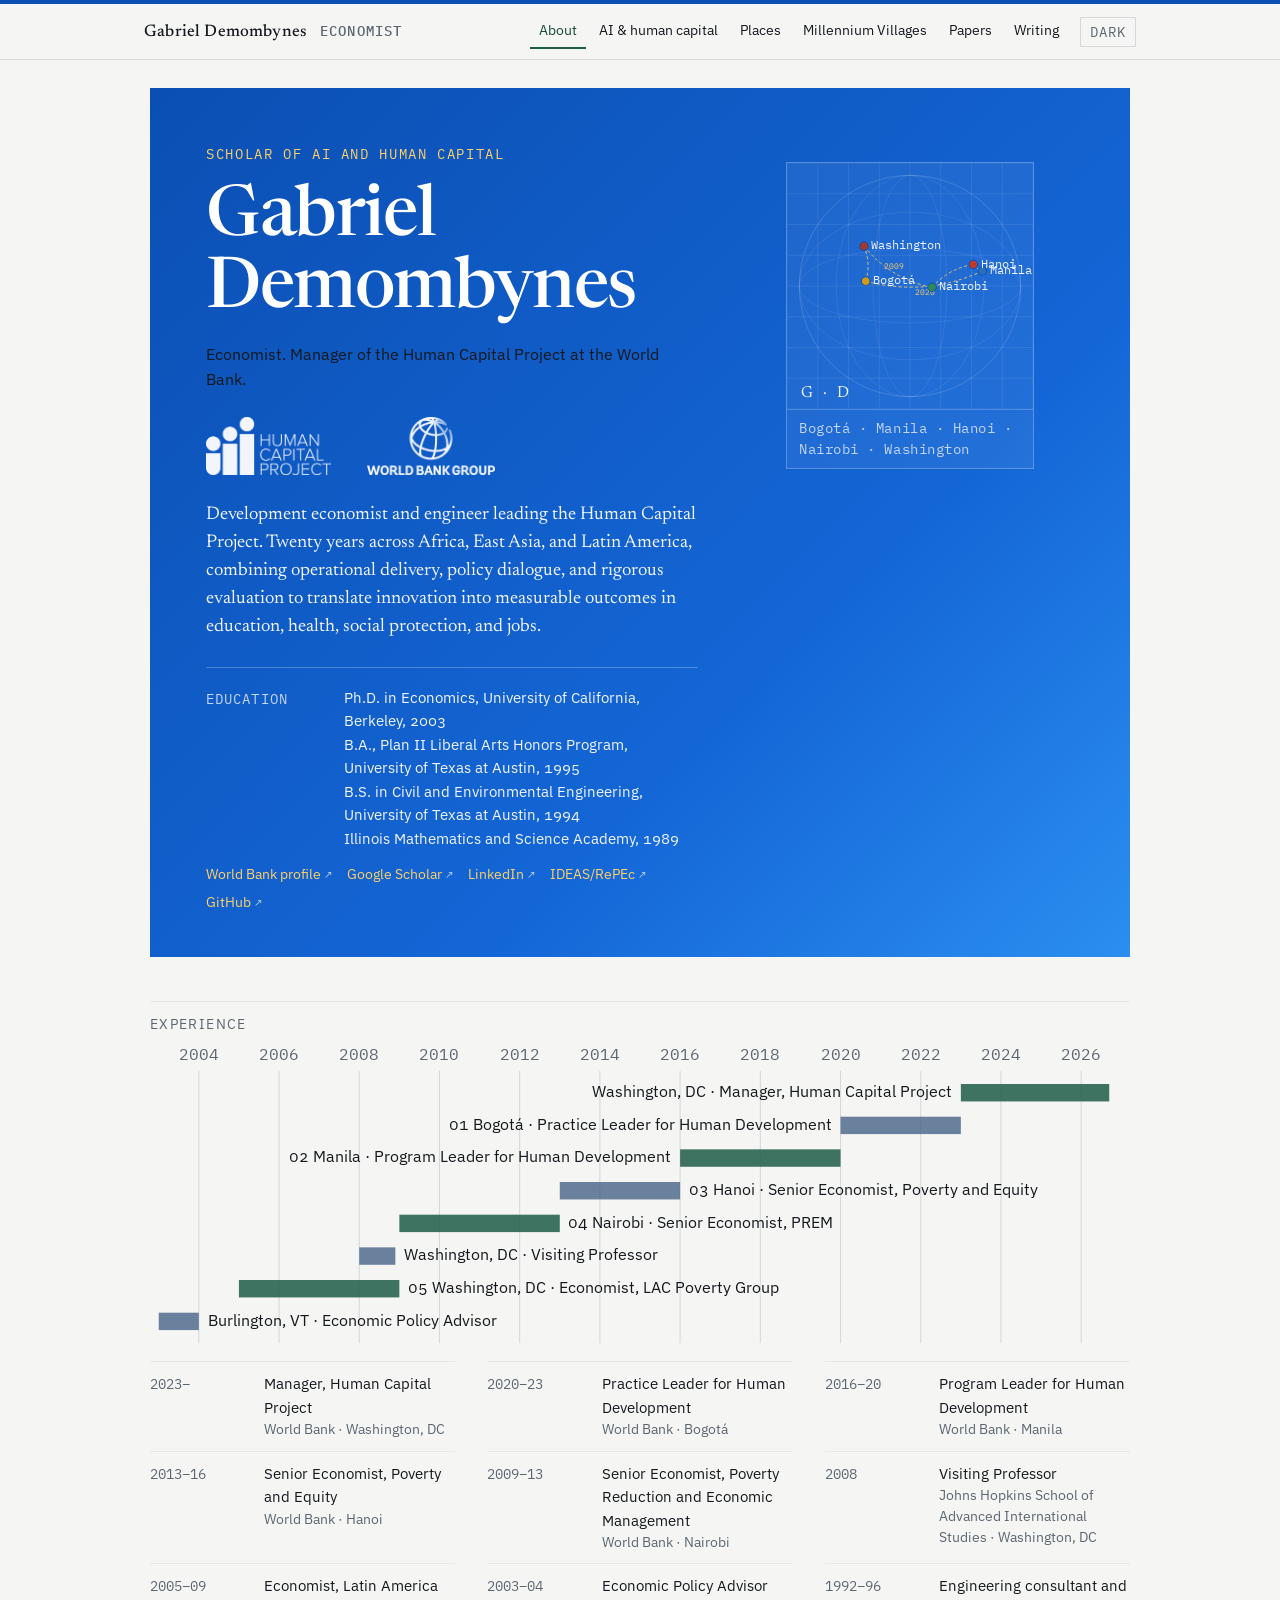
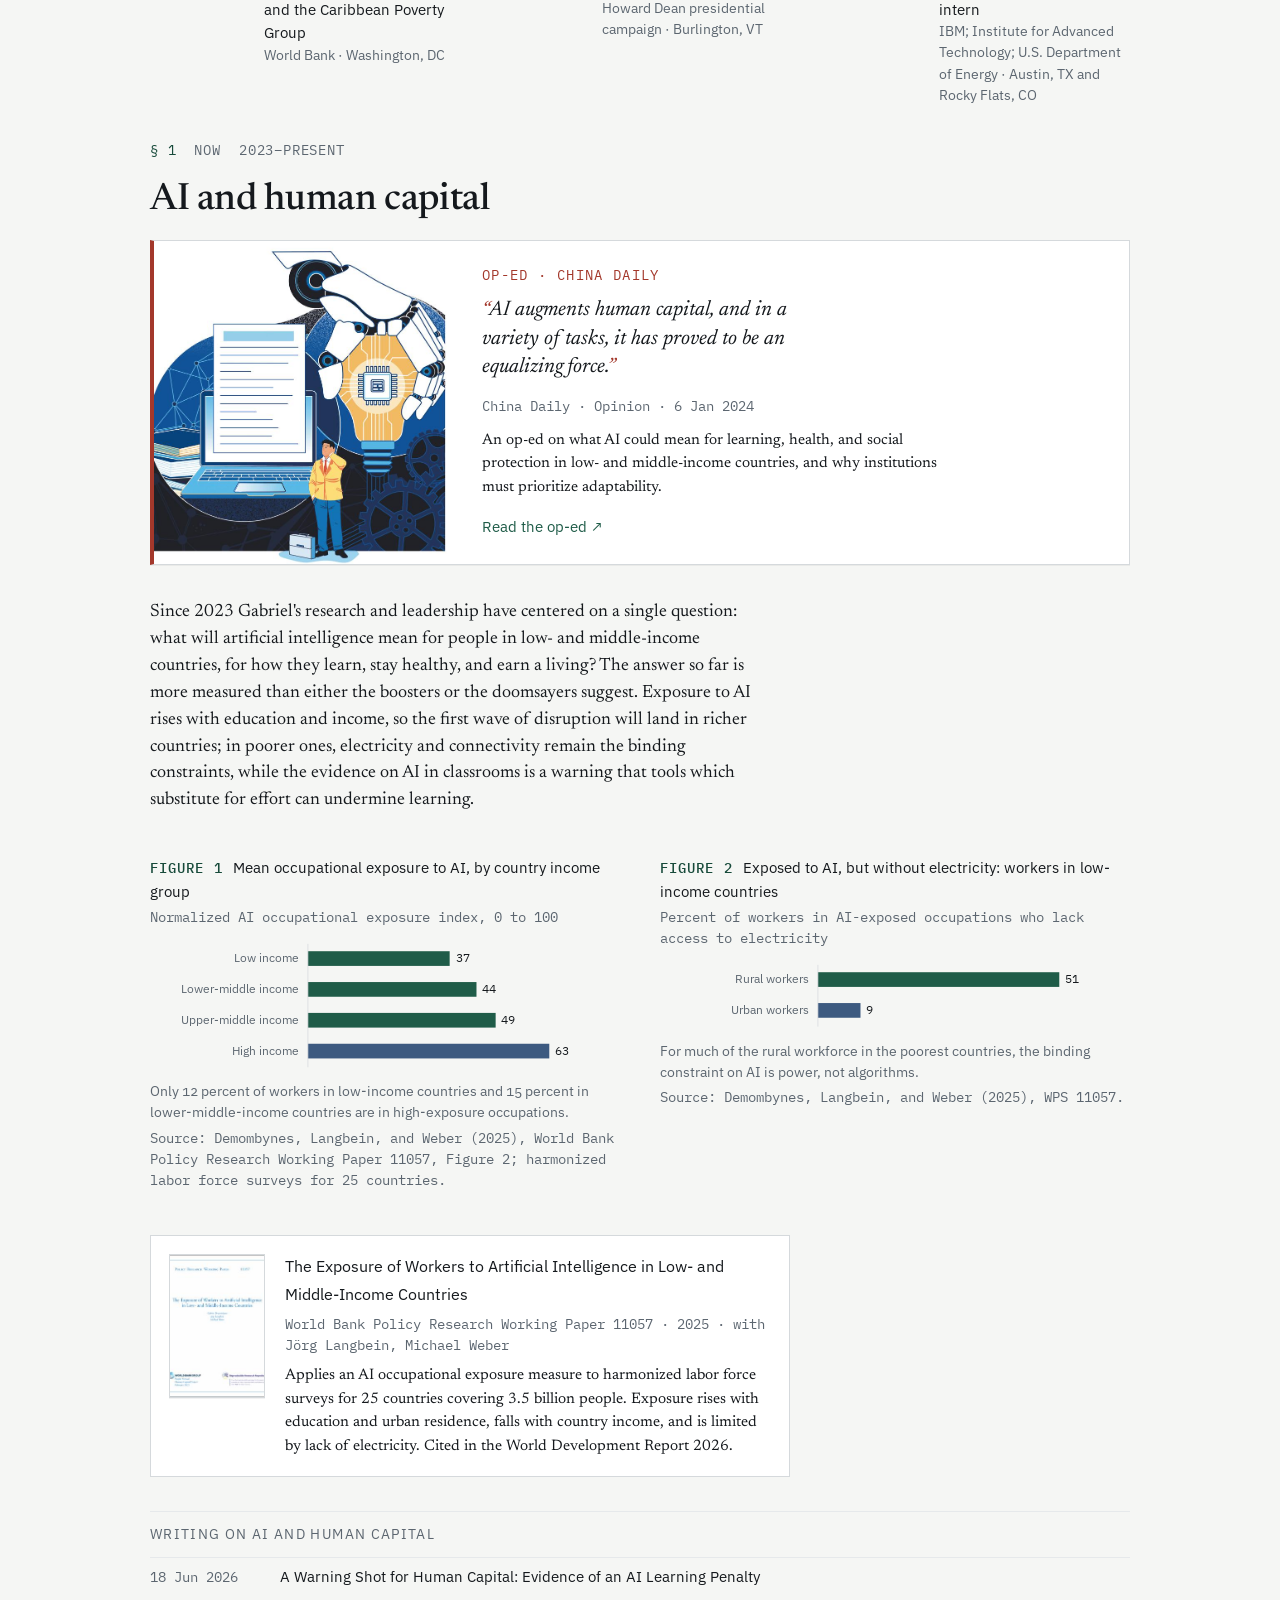
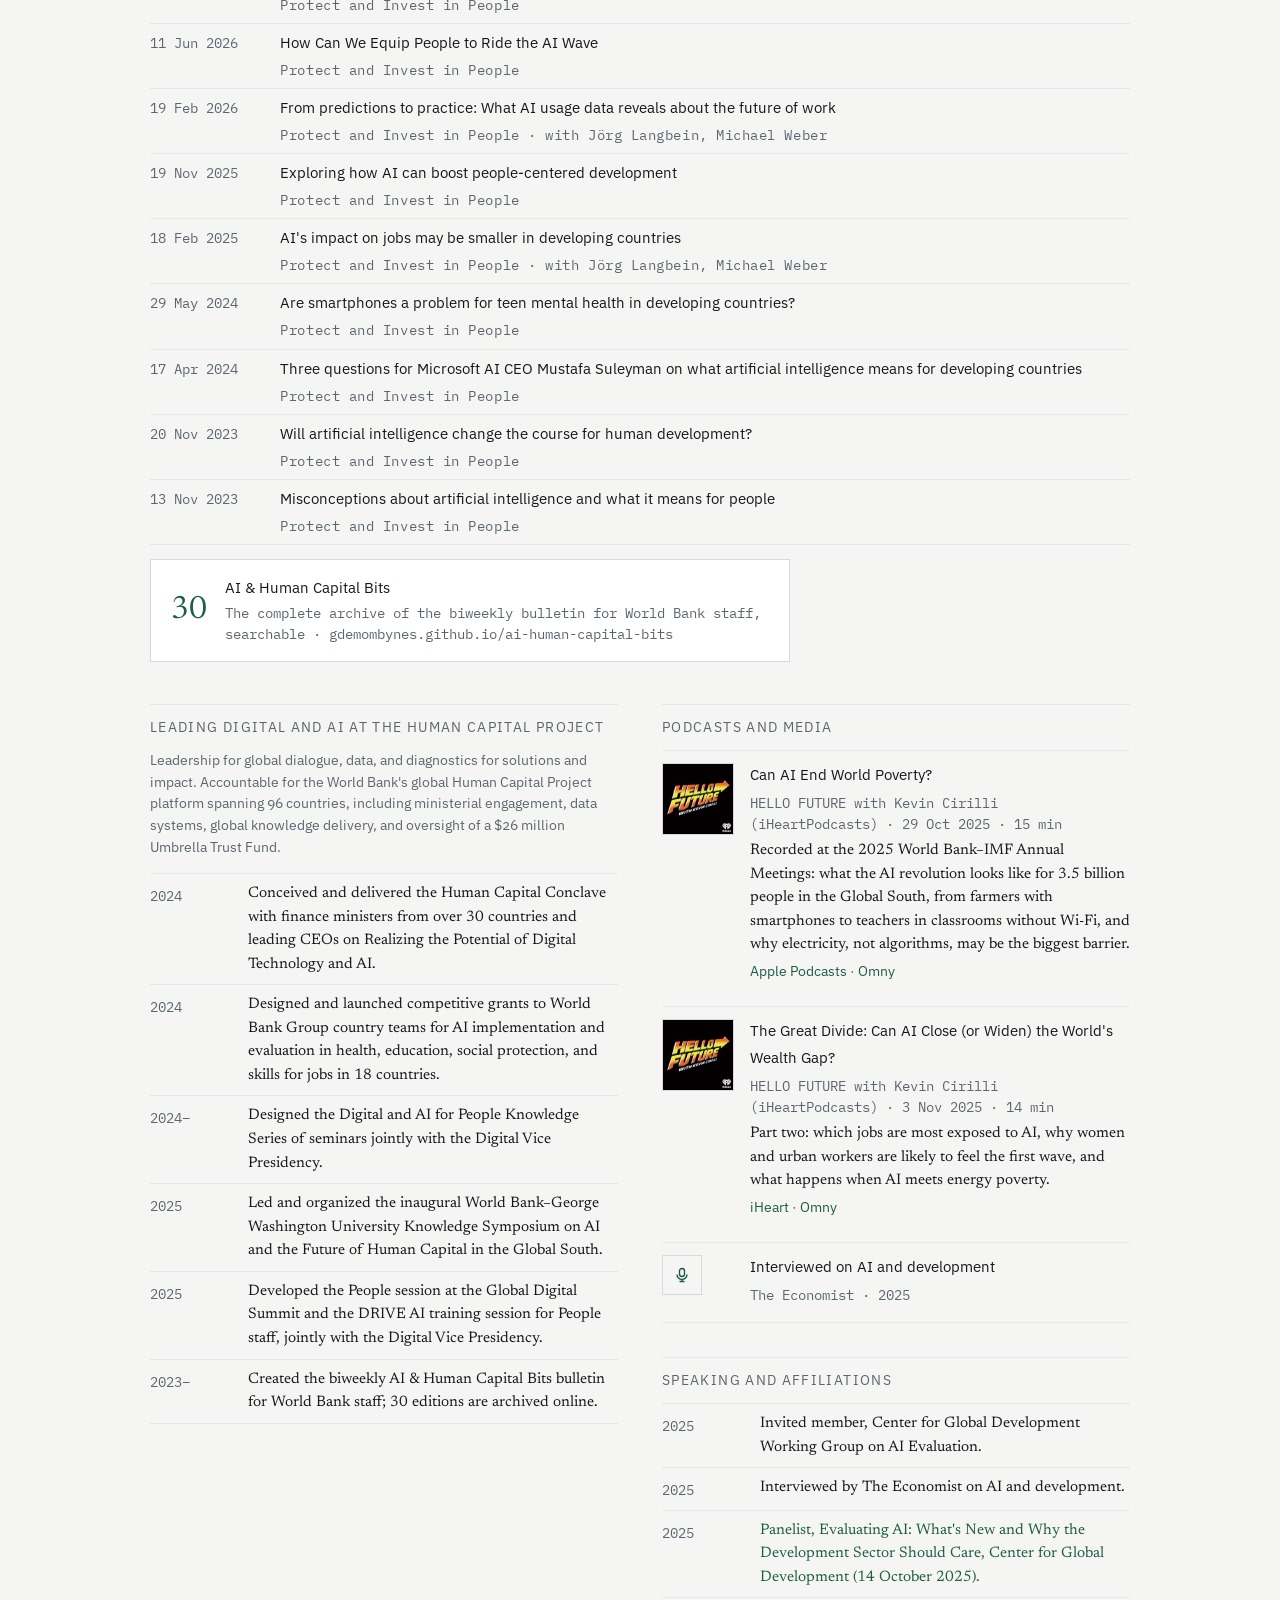
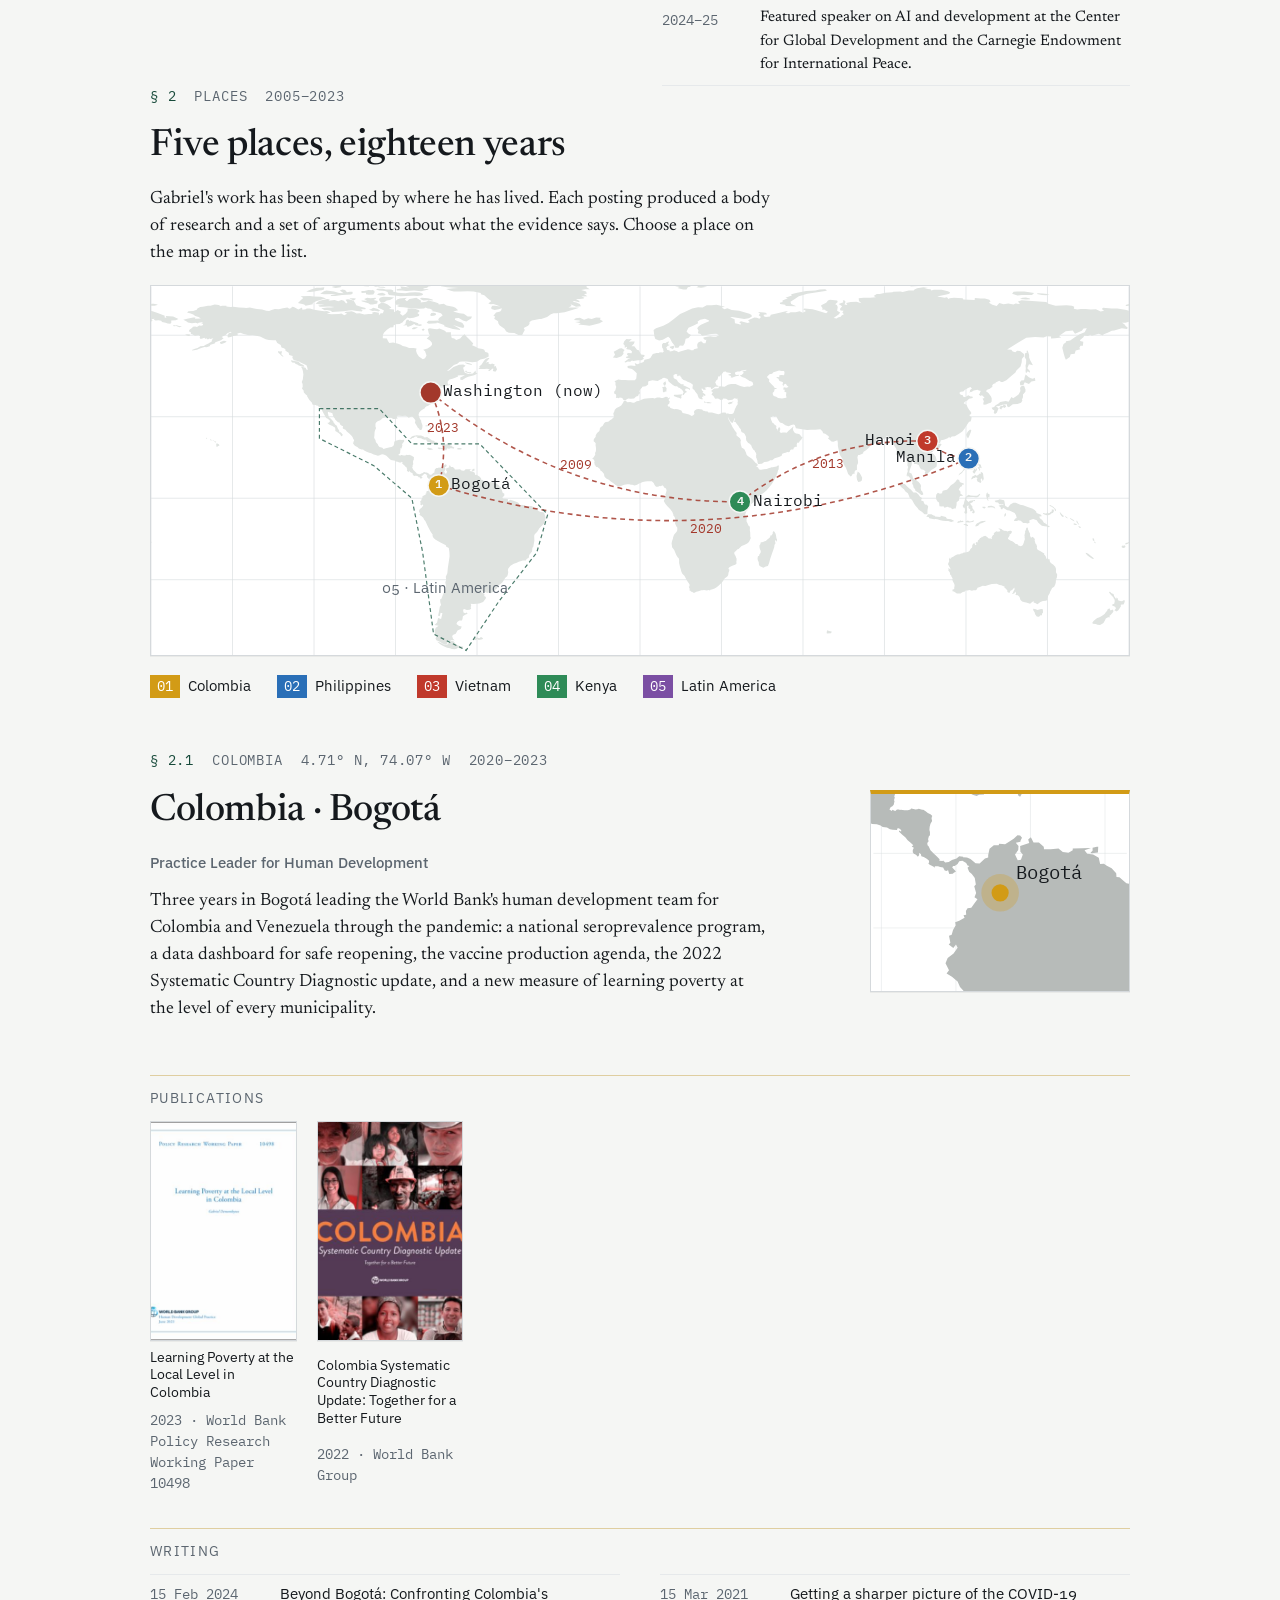
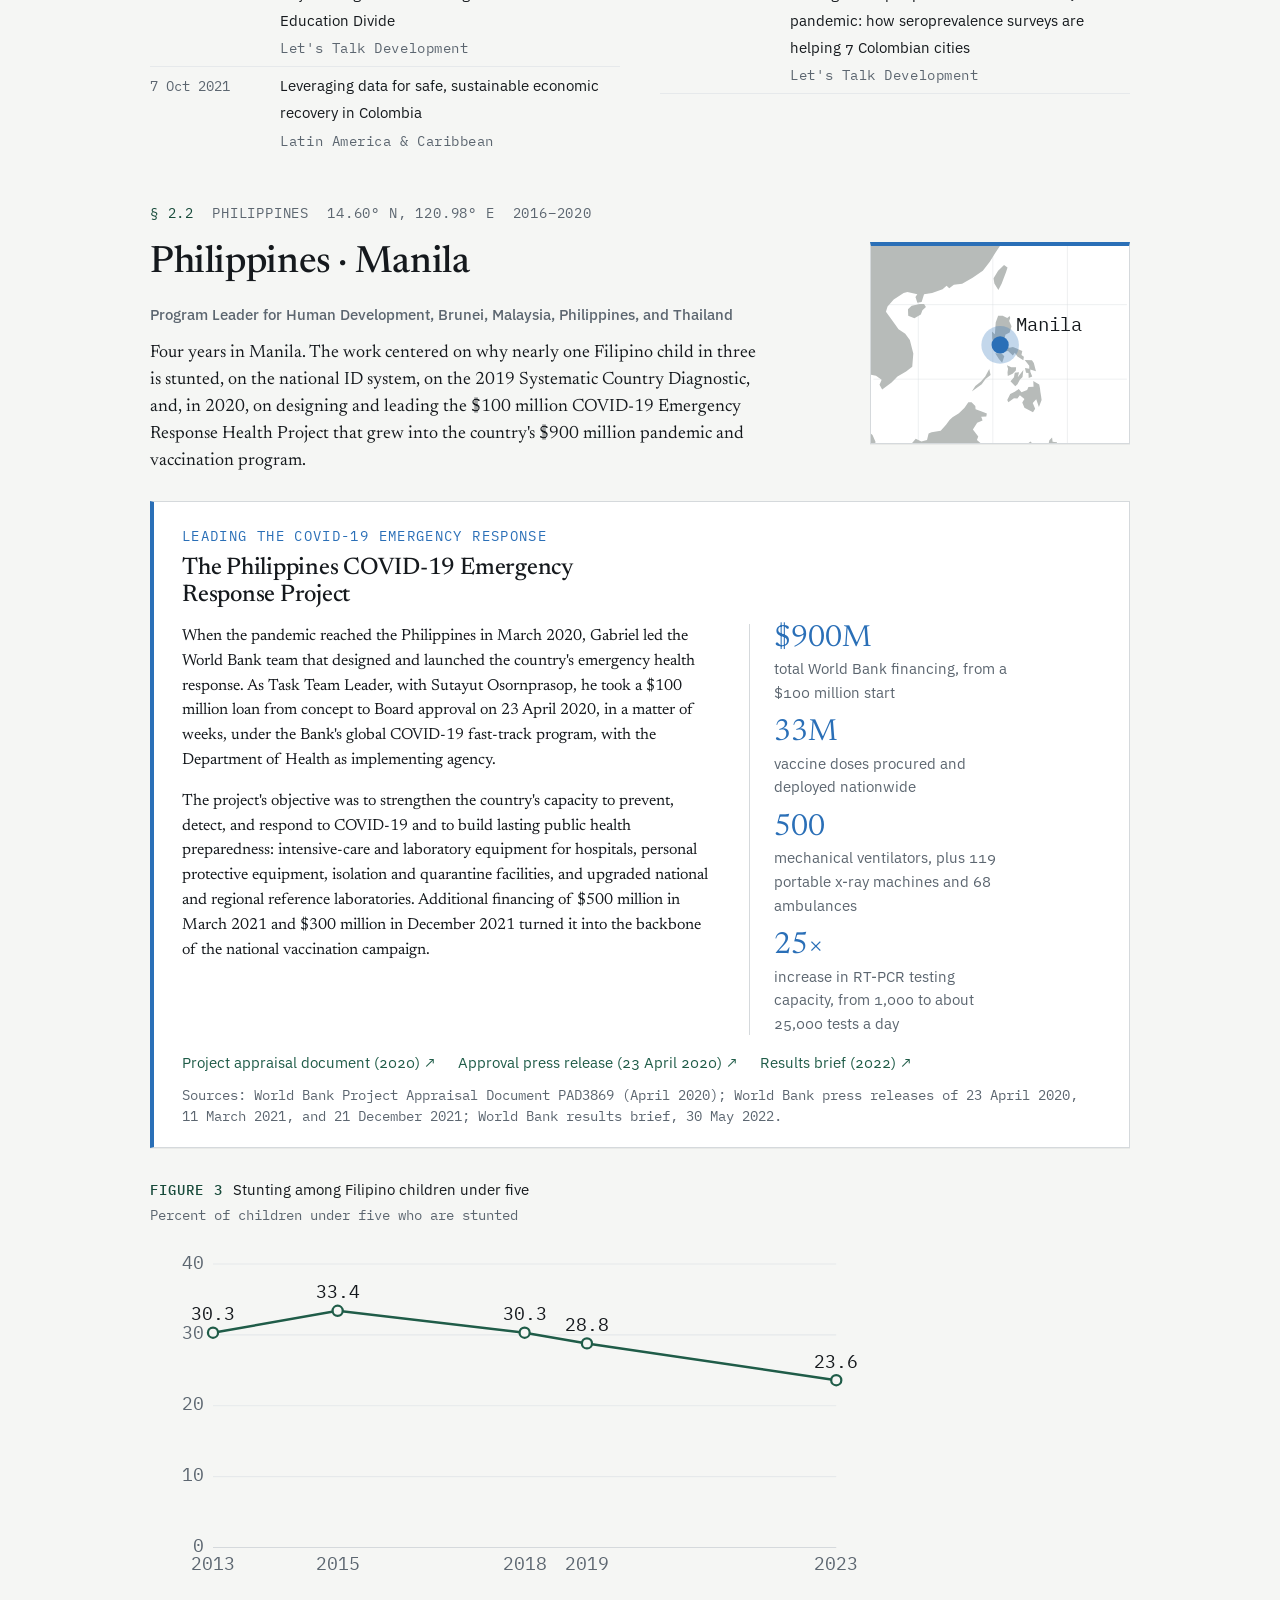
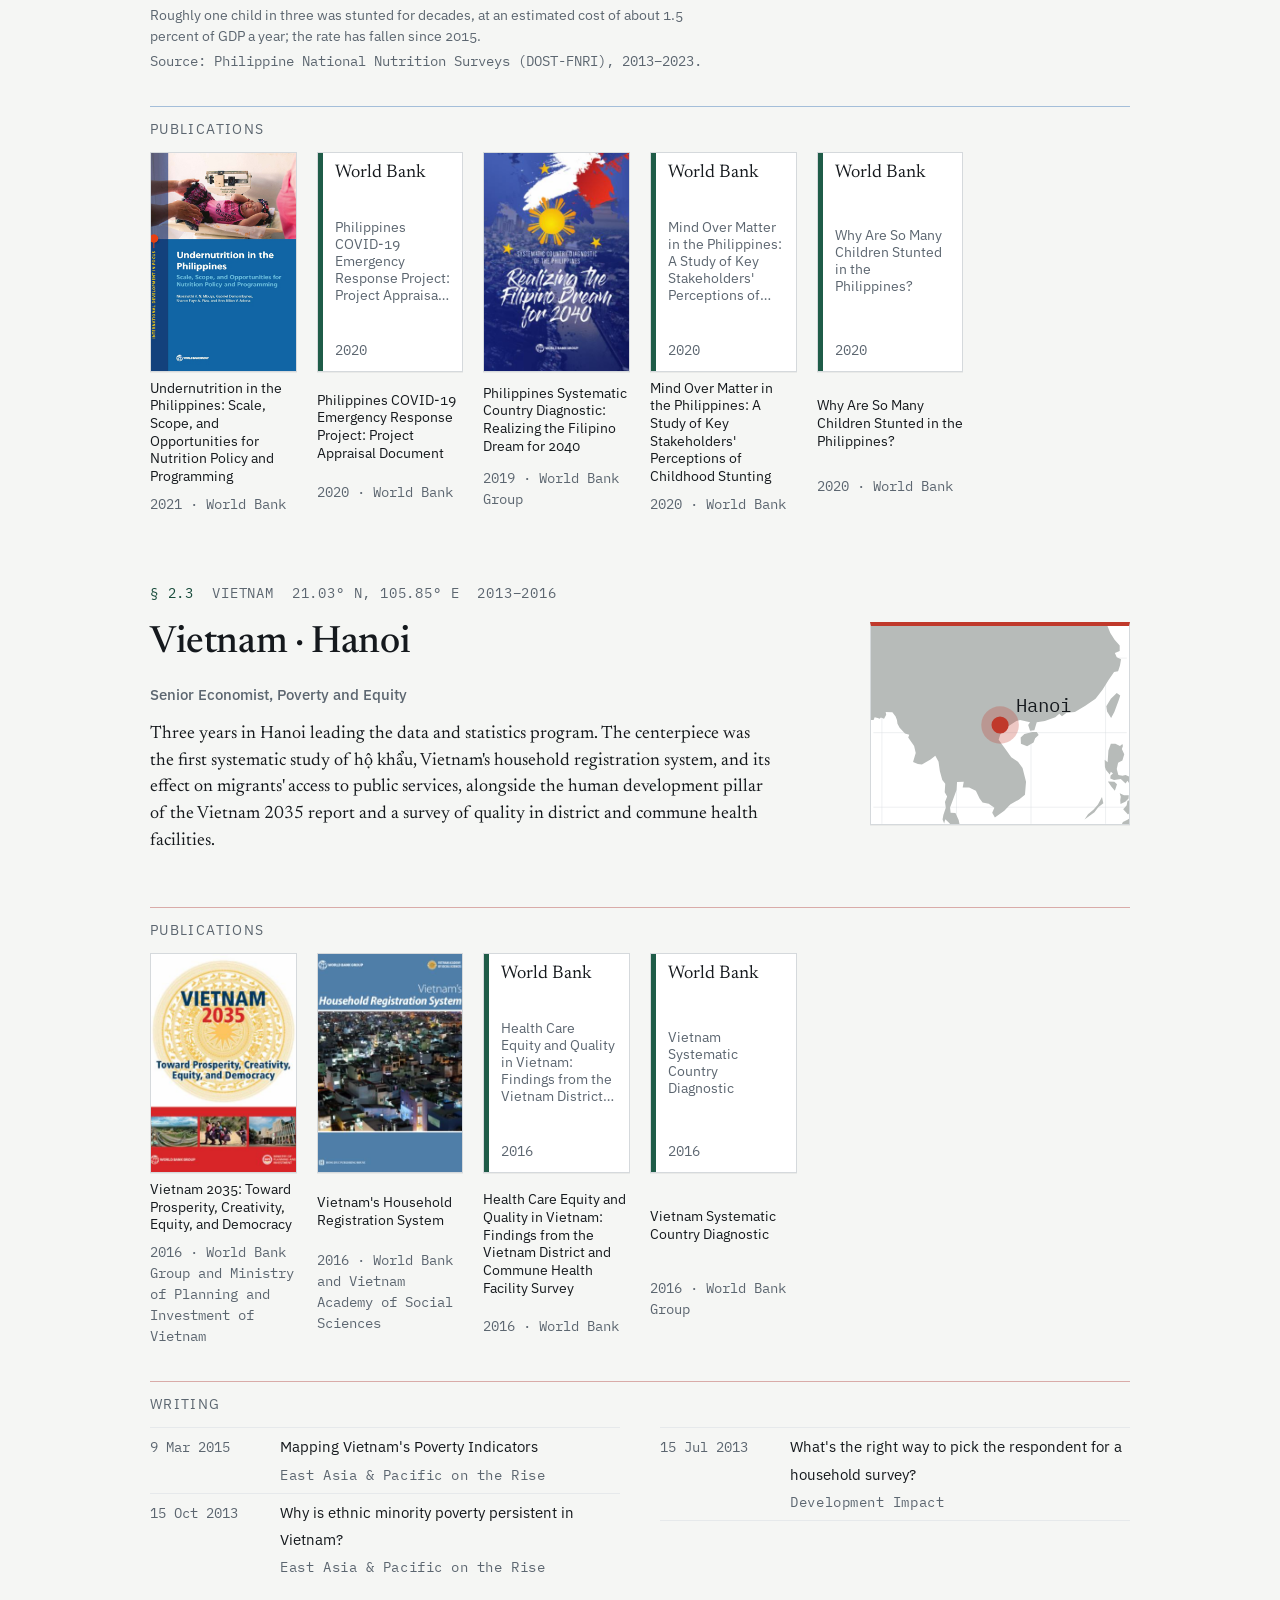
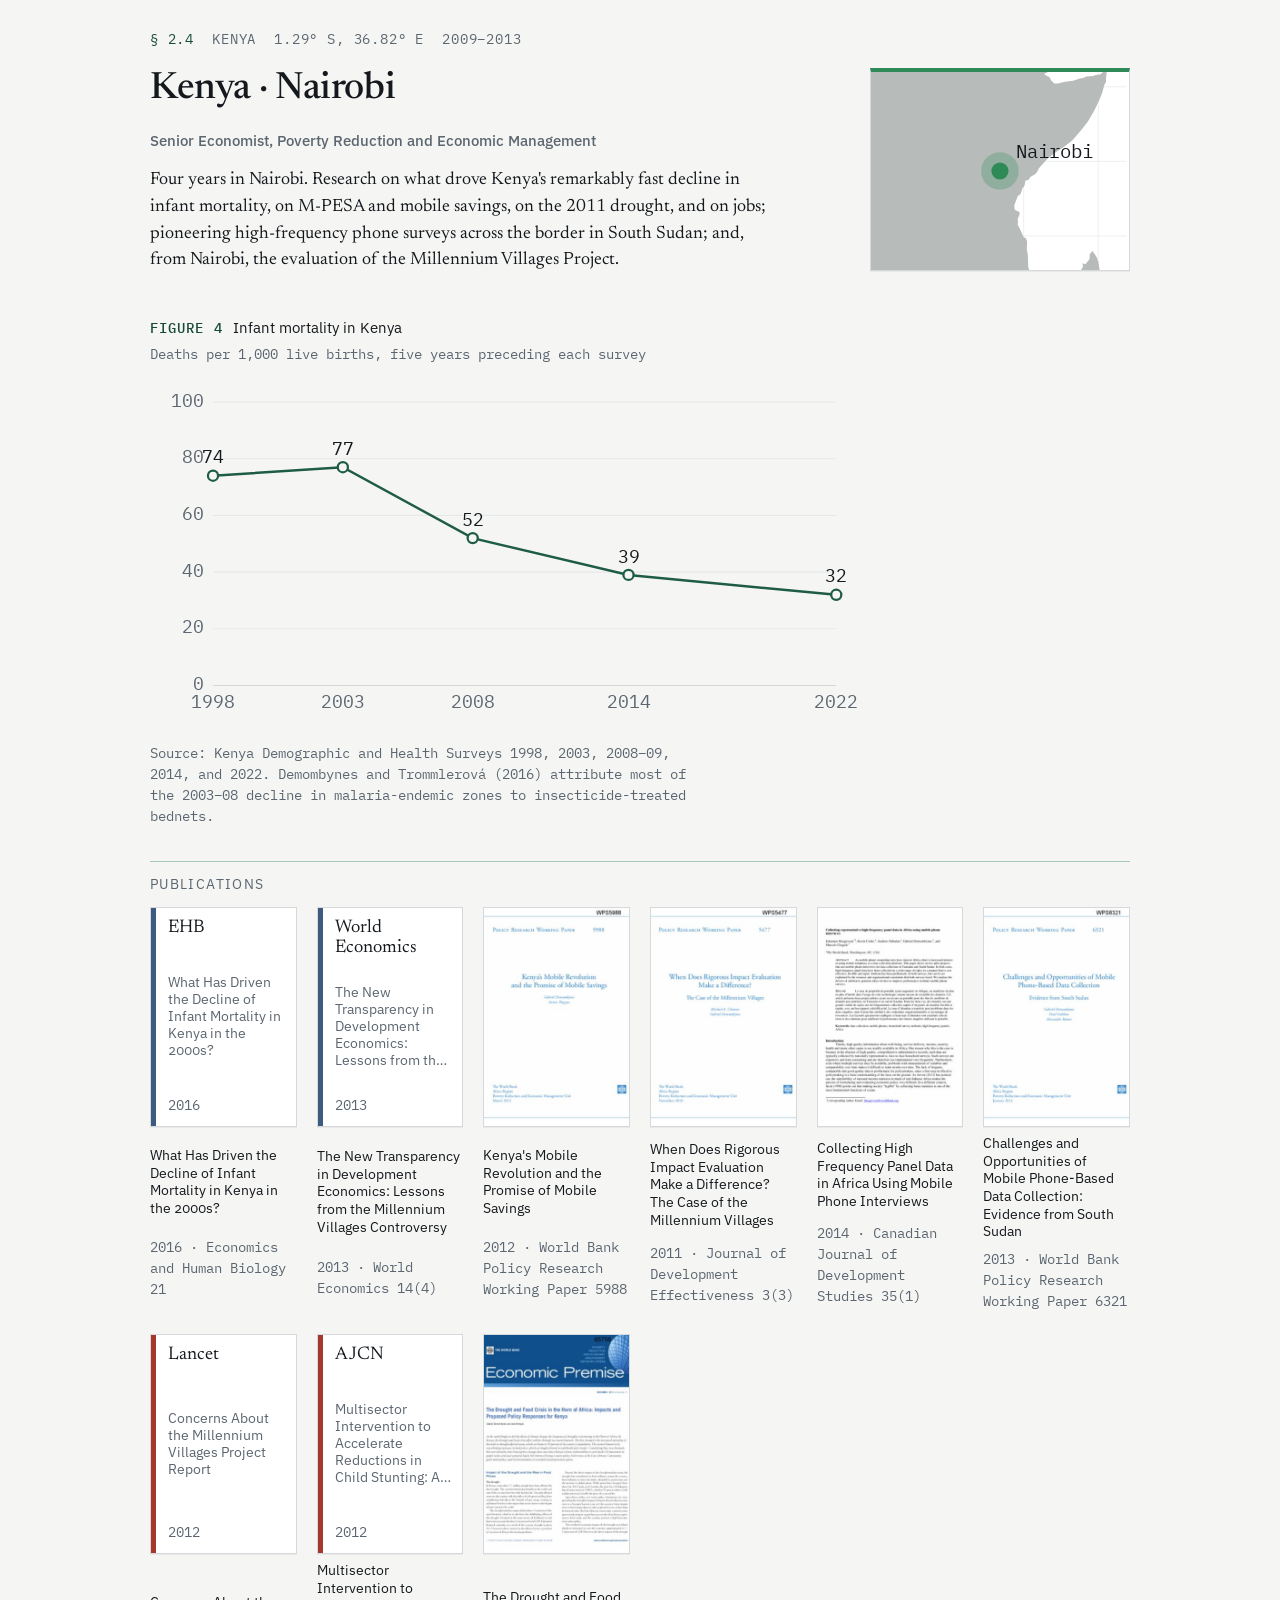
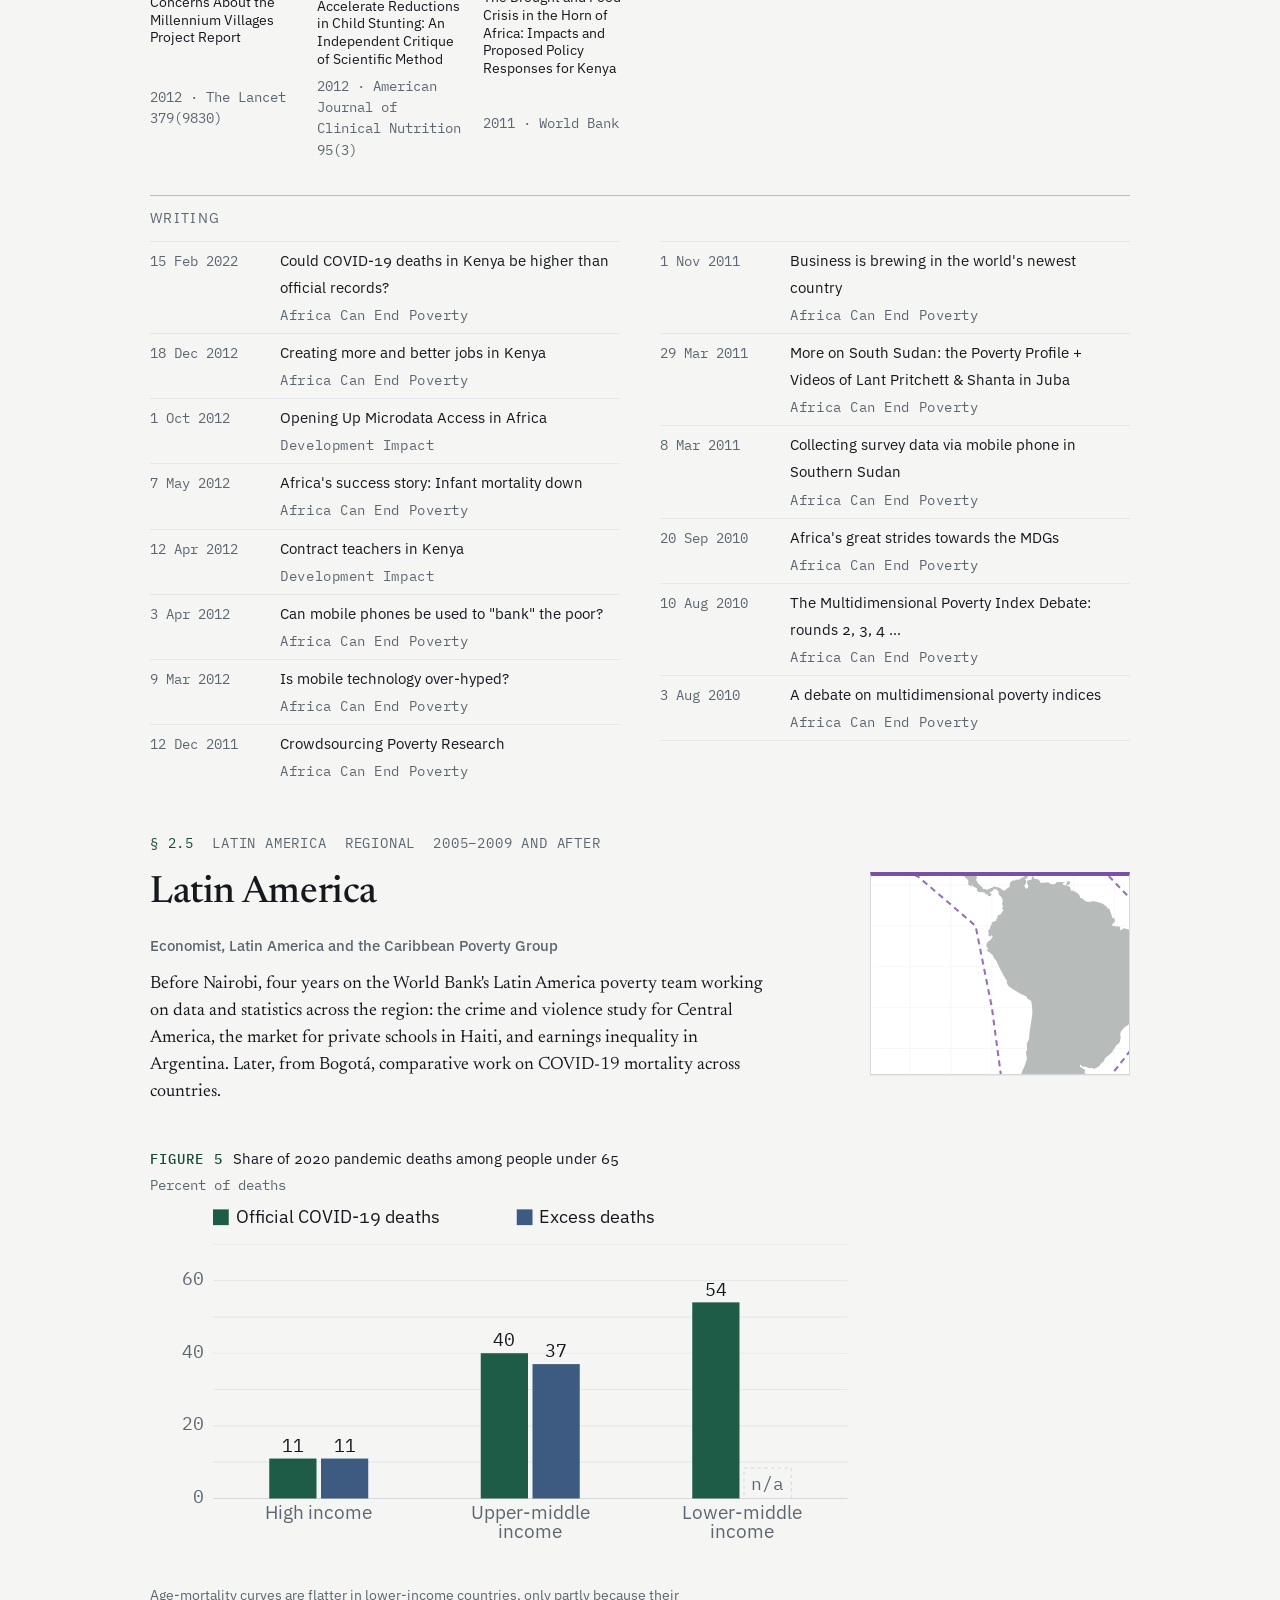
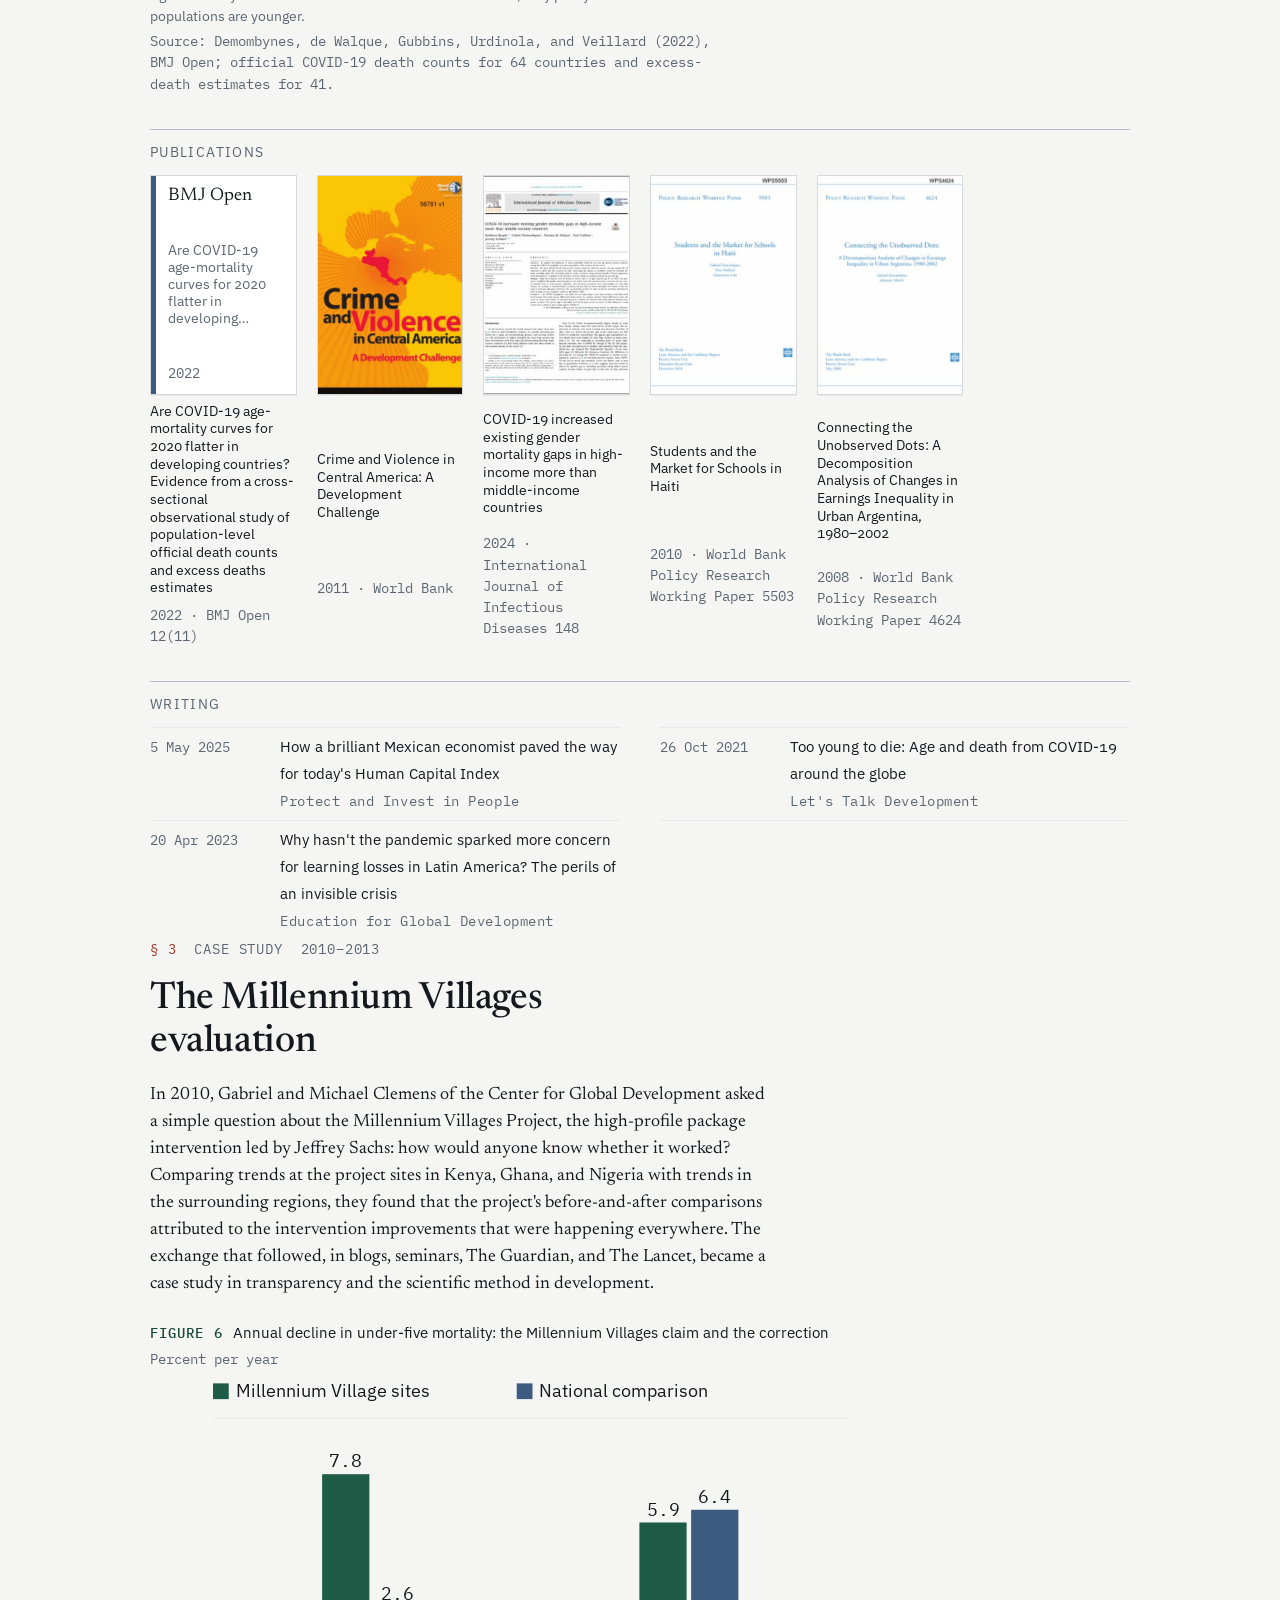
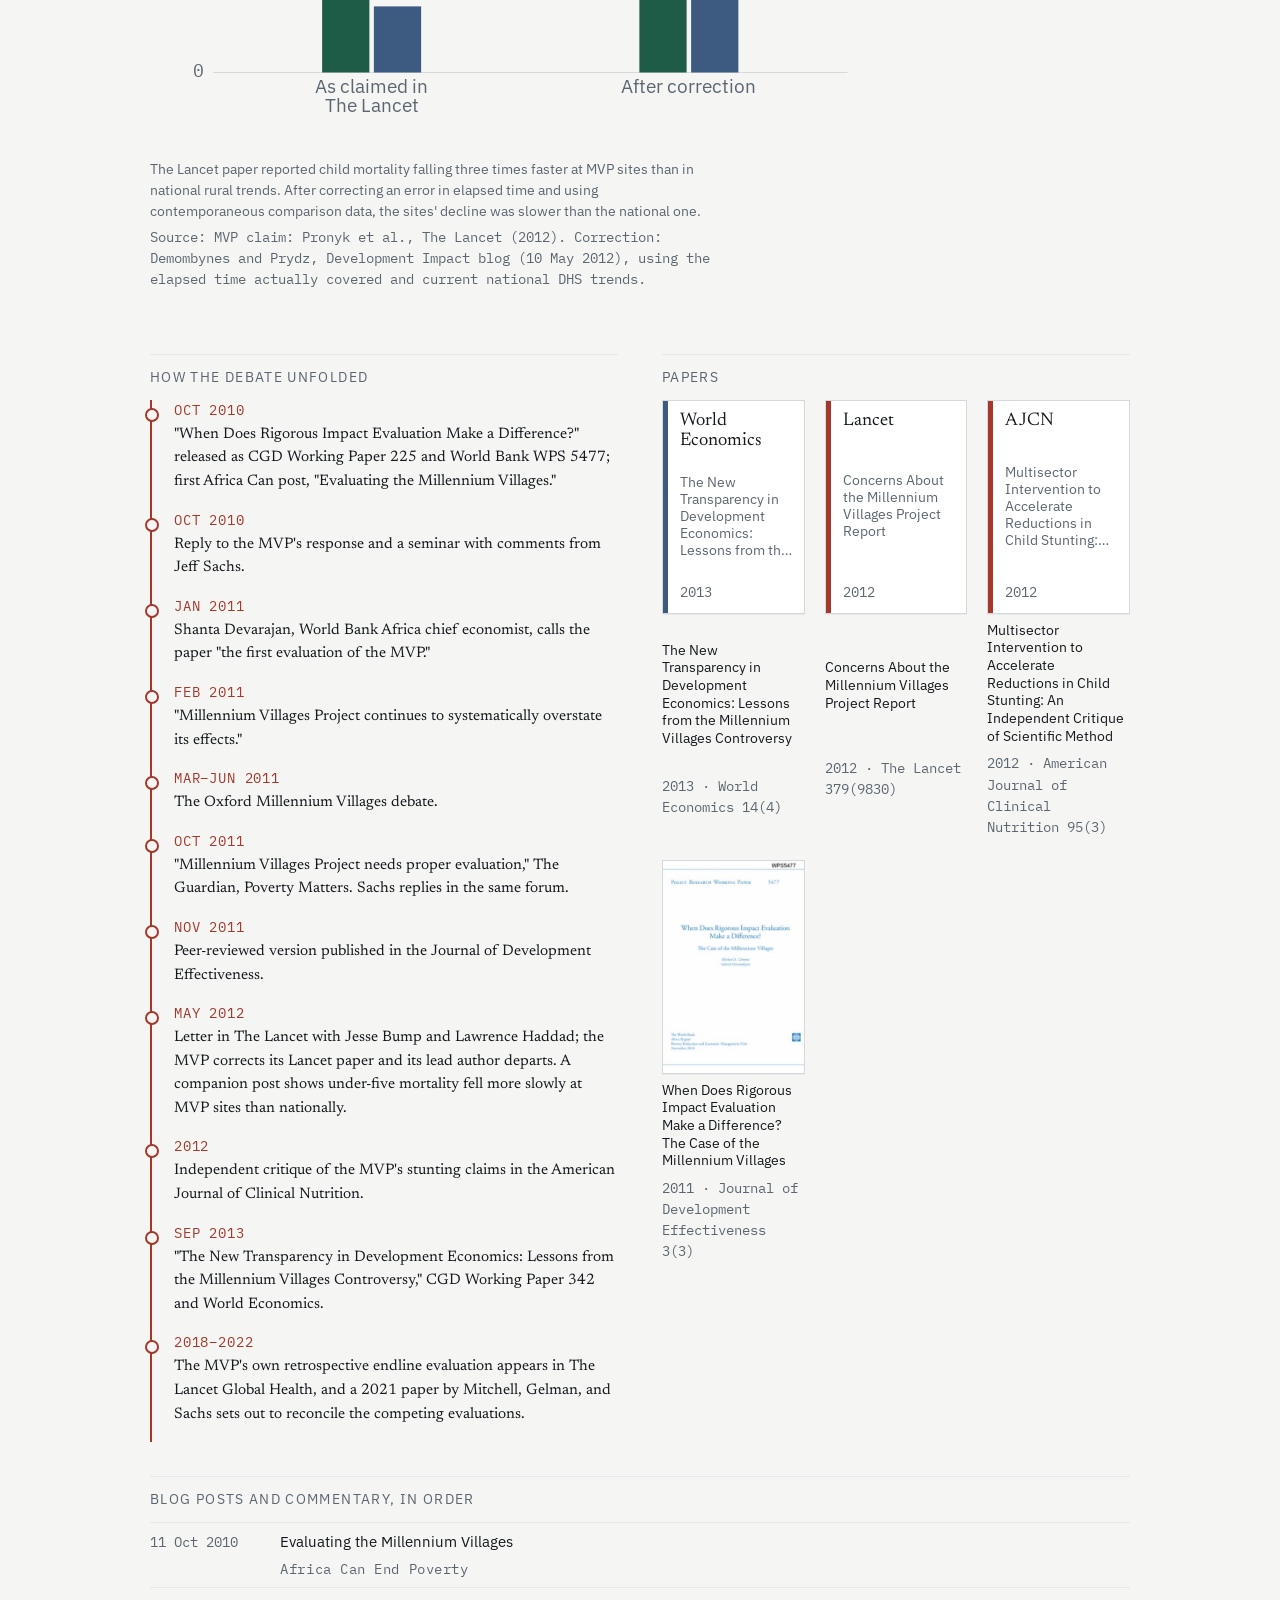
==== commit f3c5e0d6: "Bright blue hero; drop languages, citizenship, and metrics line Co-Authored-By: Claude Fable 5.1 <no" ====
--- a/index.html
+++ b/index.html
@@ -1899,7 +1899,7 @@
 <div class="page">
 
   <main class="content" id="main">
-    <section class="sec hero" id="about" aria-label="About Gabriel Demombynes"><div class="hero-grid"><div><div class="kicker">Scholar of AI and human capital</div><h1>Gabriel<br>Demombynes</h1><p class="role">Economist. Manager of the Human Capital Project at the World Bank.</p><div class="logos"><a href="https://www.worldbank.org/en/publication/human-capital" aria-label="Human Capital Project" target="_blank" rel="noopener"><img src="assets/media/hcp-white.png" alt="Human Capital Project" width="520" height="241"></a><a href="https://www.worldbank.org/" aria-label="World Bank Group" target="_blank" rel="noopener"><img src="assets/media/wbg-white.png" alt="World Bank Group" width="520" height="236"></a></div><p class="profile">Development economist and engineer leading the Human Capital Project. Twenty years across Africa, East Asia, and Latin America, combining operational delivery, policy dialogue, and rigorous evaluation to translate innovation into measurable outcomes in education, health, social protection, and jobs.</p><div class="bio"></div><dl class="facts"><dt>Education</dt><dd><div><a href="https://econ.berkeley.edu/" target="_blank" rel="noopener">Ph.D. in Economics, University of California, Berkeley</a>, 2003</div><div><a href="https://liberalarts.utexas.edu/plan2/about-plan-ii/" target="_blank" rel="noopener">B.A., Plan II Liberal Arts Honors Program, University of Texas at Austin</a>, 1995</div><div><a href="https://caee.utexas.edu/" target="_blank" rel="noopener">B.S. in Civil and Environmental Engineering, University of Texas at Austin</a>, 1994</div><div><a href="https://imsa.edu/" target="_blank" rel="noopener">Illinois Mathematics and Science Academy</a>, 1989</div></dd><dt>Languages</dt><dd>English, Spanish, French</dd><dt>Citizenship</dt><dd>United States and France</dd></dl><div class="metrics">2,700+ citations · h-index 23 · <a href="https://scholar.google.com/citations?user=v-Shw9cAAAAJ&amp;hl=en" target="_blank" rel="noopener">Google Scholar</a> · as of September 2026</div><div class="links-row"><a href="https://www.worldbank.org/en/about/people/g/gabriel-demombynes" target="_blank" rel="noopener">World Bank profile</a><a href="https://www.linkedin.com/in/gdemom/" target="_blank" rel="noopener">LinkedIn</a><a href="https://ideas.repec.org/f/pde505.html" target="_blank" rel="noopener">IDEAS/RePEc</a><a href="https://github.com/gdemombynes" target="_blank" rel="noopener">GitHub</a></div></div><figure class="plate"><svg viewBox="0 0 400 400" class="map" role="img"><title>Graticule with markers for Bogotá, Manila, Hanoi, Nairobi, and Washington</title><line x1="0" y1="0" x2="400" y2="0" class="grat"></line><line x1="0" y1="0" x2="0" y2="400" class="grat"></line><line x1="0" y1="50" x2="400" y2="50" class="grat"></line><line x1="50" y1="0" x2="50" y2="400" class="grat"></line><line x1="0" y1="100" x2="400" y2="100" class="grat"></line><line x1="100" y1="0" x2="100" y2="400" class="grat"></line><line x1="0" y1="150" x2="400" y2="150" class="grat"></line><line x1="150" y1="0" x2="150" y2="400" class="grat"></line><line x1="0" y1="200" x2="400" y2="200" class="grat"></line><line x1="200" y1="0" x2="200" y2="400" class="grat"></line><line x1="0" y1="250" x2="400" y2="250" class="grat"></line><line x1="250" y1="0" x2="250" y2="400" class="grat"></line><line x1="0" y1="300" x2="400" y2="300" class="grat"></line><line x1="300" y1="0" x2="300" y2="400" class="grat"></line><line x1="0" y1="350" x2="400" y2="350" class="grat"></line><line x1="350" y1="0" x2="350" y2="400" class="grat"></line><line x1="0" y1="400" x2="400" y2="400" class="grat"></line><line x1="400" y1="0" x2="400" y2="400" class="grat"></line><ellipse cx="200" cy="200" rx="60" ry="180" class="grat"></ellipse><ellipse cx="200" cy="200" rx="120" ry="180" class="grat"></ellipse><ellipse cx="200" cy="200" rx="180" ry="180" class="grat"></ellipse><ellipse cx="200" cy="200" rx="180" ry="180" class="grat"></ellipse><ellipse cx="200" cy="200" rx="180" ry="60" class="grat"></ellipse><ellipse cx="200" cy="200" rx="180" ry="120" class="grat"></ellipse><path d="M125.1 135.2 Q168.4 188.6 235.8 202.2" class="route"></path><text x="174.4201111111111" y="172.62108333333336" class="route-yr" text-anchor="middle">2009</text><path d="M235.8 202.2 Q262.7 171.5 302.9 164.9" class="route"></path><path d="M302.9 164.9 Q308.3 173.0 317.6 175.7" class="route"></path><path d="M317.6 175.7 Q225.8 218.0 128.0 192.2" class="route"></path><text x="224.2869722222222" y="214.9752083333333" class="route-yr" text-anchor="middle">2020</text><path d="M128.0 192.2 Q136.8 163.1 125.1 135.2" class="route"></path><g class="mk" style="--place: #d29b16"><circle cx="127.9875" cy="192.15" r="7"></circle><text x="139.9875" y="197.15" class="city" style="font-size:19px">Bogotá</text></g><g class="mk" style="--place: #2a6fb7"><circle cx="317.6194444444444" cy="175.66666666666666" r="7"></circle><text x="329.6194444444444" y="180.66666666666666" class="city" style="font-size:19px">Manila</text></g><g class="mk" style="--place: #c0392b"><circle cx="302.90972222222223" cy="164.95" r="7"></circle><text x="314.90972222222223" y="169.95" class="city" style="font-size:19px">Hanoi</text></g><g class="mk" style="--place: #2e8b57"><circle cx="235.79722222222222" cy="202.15" r="7"></circle><text x="247.79722222222222" y="207.15" class="city" style="font-size:19px">Nairobi</text></g><g class="mk cur" style="--place: #a3382b"><circle cx="125.1" cy="135.16666666666669" r="7"></circle><text x="137.1" y="140.16666666666669" class="city" style="font-size:19px">Washington</text></g><text x="22" y="380" class="lbl" style="font-family: var(--serif); font-size: 26px; fill: var(--ink); letter-spacing: .2em;">G · D</text></svg><figcaption>Bogotá · Manila · Hanoi · Nairobi · Washington</figcaption></figure></div><div class="timeline reveal in"><div class="sub-h">Experience</div><div class="tl-svg-wrap"><svg viewBox="0 0 900 278" class="tl-svg" role="img"><title>Career timeline, 2003 to present</title><desc>Manager, Human Capital Project, Washington, DC, 2023 to present; Practice Leader for Human Development, Bogotá, 2020 to 2023; Program Leader for Human Development, Manila, 2016 to 2020; Senior Economist, Poverty and Equity, Hanoi, 2013 to 2016; Senior Economist, Poverty Reduction and Economic Management, Nairobi, 2009 to 2013; Visiting Professor, Washington, DC, 2008 to 2008; Economist, Latin America and the Caribbean Poverty Group, Washington, DC, 2005 to 2009; Economic Policy Advisor, Burlington, VT, 2003 to 2004</desc><line x1="44.83333333333333" y1="22" x2="44.83333333333333" y2="272" class="tick"></line><text x="44.83333333333333" y="12" text-anchor="middle">2004</text><line x1="118.5" y1="22" x2="118.5" y2="272" class="tick"></line><text x="118.5" y="12" text-anchor="middle">2006</text><line x1="192.16666666666669" y1="22" x2="192.16666666666669" y2="272" class="tick"></line><text x="192.16666666666669" y="12" text-anchor="middle">2008</text><line x1="265.83333333333337" y1="22" x2="265.83333333333337" y2="272" class="tick"></line><text x="265.83333333333337" y="12" text-anchor="middle">2010</text><line x1="339.5" y1="22" x2="339.5" y2="272" class="tick"></line><text x="339.5" y="12" text-anchor="middle">2012</text><line x1="413.16666666666663" y1="22" x2="413.16666666666663" y2="272" class="tick"></line><text x="413.16666666666663" y="12" text-anchor="middle">2014</text><line x1="486.8333333333333" y1="22" x2="486.8333333333333" y2="272" class="tick"></line><text x="486.8333333333333" y="12" text-anchor="middle">2016</text><line x1="560.5" y1="22" x2="560.5" y2="272" class="tick"></line><text x="560.5" y="12" text-anchor="middle">2018</text><line x1="634.1666666666667" y1="22" x2="634.1666666666667" y2="272" class="tick"></line><text x="634.1666666666667" y="12" text-anchor="middle">2020</text><line x1="707.8333333333333" y1="22" x2="707.8333333333333" y2="272" class="tick"></line><text x="707.8333333333333" y="12" text-anchor="middle">2022</text><line x1="781.5" y1="22" x2="781.5" y2="272" class="tick"></line><text x="781.5" y="12" text-anchor="middle">2024</text><line x1="855.1666666666667" y1="22" x2="855.1666666666667" y2="272" class="tick"></line><text x="855.1666666666667" y="12" text-anchor="middle">2026</text><rect x="744.6666666666667" y="34" width="136.283333333335" height="16" class="bar"></rect><text x="736.6666666666667" y="46" class="lbl" text-anchor="end">Washington, DC · Manager, Human Capital Project</text><rect x="634.1666666666667" y="64" width="110.5" height="16" class="bar alt"></rect><text x="626.1666666666667" y="76" class="lbl" text-anchor="end">01 Bogotá · Practice Leader for Human Development</text><rect x="486.8333333333333" y="94" width="147.33333333333343" height="16" class="bar"></rect><text x="478.8333333333333" y="106" class="lbl" text-anchor="end">02 Manila · Program Leader for Human Development</text><rect x="376.33333333333337" y="124" width="110.49999999999994" height="16" class="bar alt"></rect><text x="494.8333333333333" y="136" class="lbl" text-anchor="start">03 Hanoi · Senior Economist, Poverty and Equity</text><rect x="229" y="154" width="147.33333333333337" height="16" class="bar"></rect><text x="384.33333333333337" y="166" class="lbl" text-anchor="start">04 Nairobi · Senior Economist, PREM</text><rect x="192.16666666666669" y="184" width="33.15000000000333" height="16" class="bar alt"></rect><text x="233.31666666667002" y="196" class="lbl" text-anchor="start">Washington, DC · Visiting Professor</text><rect x="81.66666666666666" y="214" width="147.33333333333334" height="16" class="bar"></rect><text x="237" y="226" class="lbl" text-anchor="start">05 Washington, DC · Economist, LAC Poverty Group</text><rect x="8" y="244" width="36.83333333333333" height="16" class="bar alt"></rect><text x="52.83333333333333" y="256" class="lbl" text-anchor="start">Burlington, VT · Economic Policy Advisor</text></svg></div><ul class="exp-list"><li><details><summary><span class="yrs">2023–</span><span class="r">Manager, Human Capital Project<span class="o">World Bank · Washington, DC</span></span></summary><ul><li>Leads global dialogue, data, and diagnostics for the Human Capital Project across 96 countries.</li><li>Oversees the $26 million Human Capital Umbrella Trust Fund and the digital and AI agenda for people.</li></ul></details></li><li><details><summary><span class="yrs">2020–23</span><span class="r">Practice Leader for Human Development<span class="o">World Bank · Bogotá</span></span></summary><ul><li>Led the human development team for Colombia and Venezuela.</li><li>Directed the Colombia Human Capital Review, the Colombia Systematic Country Diagnostic, and a Development Policy Operation.</li><li>Coordinated across IBRD and IFC on the vaccine production agenda.</li></ul></details></li><li><details><summary><span class="yrs">2016–20</span><span class="r">Program Leader for Human Development<span class="o">World Bank · Manila</span></span></summary><ul><li>Led the team covering Brunei, Malaysia, the Philippines, and Thailand.</li><li>Led the $100 million Philippines COVID-19 Emergency Response Health Project.</li><li>Guided the team on the Philippines National ID initiative.</li></ul></details></li><li><details><summary><span class="yrs">2013–16</span><span class="r">Senior Economist, Poverty and Equity<span class="o">World Bank · Hanoi</span></span></summary><ul><li>Led the data and statistics program in Vietnam.</li><li>Led the Vietnam Household Registration System study, the Vietnam 2035 study, and the Vietnam Systematic Country Diagnostic.</li></ul></details></li><li><details><summary><span class="yrs">2009–13</span><span class="r">Senior Economist, Poverty Reduction and Economic Management<span class="o">World Bank · Nairobi</span></span></summary><ul><li>Led data and statistics operations in Kenya.</li><li>Developed innovative phone surveys in South Sudan.</li><li>Authored evaluation studies cited in The Economist.</li></ul></details></li><li><details><summary><span class="yrs">2008</span><span class="r">Visiting Professor<span class="o">Johns Hopkins School of Advanced International Studies · Washington, DC</span></span></summary><ul><li>Taught economic development to master's degree students.</li></ul></details></li><li><details><summary><span class="yrs">2005–09</span><span class="r">Economist, Latin America and the Caribbean Poverty Group<span class="o">World Bank · Washington, DC</span></span></summary><ul><li>Led data and statistics programs in multiple countries.</li><li>Authored analysis of the private sector's role in education in Haiti.</li></ul></details></li><li><details><summary><span class="yrs">2003–04</span><span class="r">Economic Policy Advisor<span class="o">Howard Dean presidential campaign · Burlington, VT</span></span></summary><ul><li>Principal advisor to a U.S. presidential candidate; managed economic policy development and coordinated external advisors.</li><li>Drafted policy statements, briefing materials, policy speeches, and press releases.</li></ul></details></li><li><details><summary><span class="yrs">1992–96</span><span class="r">Engineering consultant and intern<span class="o">IBM; Institute for Advanced Technology; U.S. Department of Energy · Austin, TX and Rocky Flats, CO</span></span></summary><ul><li>Positions with IBM and the Institute for Advanced Technology in Austin, Texas, and the U.S. Department of Energy at Rocky Flats, Colorado.</li></ul></details></li></ul></div></section>
+    <section class="sec hero" id="about" aria-label="About Gabriel Demombynes"><div class="hero-grid"><div><div class="kicker">Scholar of AI and human capital</div><h1>Gabriel<br>Demombynes</h1><p class="role">Economist. Manager of the Human Capital Project at the World Bank.</p><div class="logos"><a href="https://www.worldbank.org/en/publication/human-capital" aria-label="Human Capital Project" target="_blank" rel="noopener"><img src="assets/media/hcp-white.png" alt="Human Capital Project" width="520" height="241"></a><a href="https://www.worldbank.org/" aria-label="World Bank Group" target="_blank" rel="noopener"><img src="assets/media/wbg-white.png" alt="World Bank Group" width="520" height="236"></a></div><p class="profile">Development economist and engineer leading the Human Capital Project. Twenty years across Africa, East Asia, and Latin America, combining operational delivery, policy dialogue, and rigorous evaluation to translate innovation into measurable outcomes in education, health, social protection, and jobs.</p><div class="bio"></div><dl class="facts"><dt>Education</dt><dd><div><a href="https://econ.berkeley.edu/" target="_blank" rel="noopener">Ph.D. in Economics, University of California, Berkeley</a>, 2003</div><div><a href="https://liberalarts.utexas.edu/plan2/about-plan-ii/" target="_blank" rel="noopener">B.A., Plan II Liberal Arts Honors Program, University of Texas at Austin</a>, 1995</div><div><a href="https://caee.utexas.edu/" target="_blank" rel="noopener">B.S. in Civil and Environmental Engineering, University of Texas at Austin</a>, 1994</div><div><a href="https://imsa.edu/" target="_blank" rel="noopener">Illinois Mathematics and Science Academy</a>, 1989</div></dd></dl><div class="links-row"><a href="https://www.worldbank.org/en/about/people/g/gabriel-demombynes" target="_blank" rel="noopener">World Bank profile</a><a href="https://scholar.google.com/citations?user=v-Shw9cAAAAJ&amp;hl=en" target="_blank" rel="noopener">Google Scholar</a><a href="https://www.linkedin.com/in/gdemom/" target="_blank" rel="noopener">LinkedIn</a><a href="https://ideas.repec.org/f/pde505.html" target="_blank" rel="noopener">IDEAS/RePEc</a><a href="https://github.com/gdemombynes" target="_blank" rel="noopener">GitHub</a></div></div><figure class="plate"><svg viewBox="0 0 400 400" class="map" role="img"><title>Graticule with markers for Bogotá, Manila, Hanoi, Nairobi, and Washington</title><line x1="0" y1="0" x2="400" y2="0" class="grat"></line><line x1="0" y1="0" x2="0" y2="400" class="grat"></line><line x1="0" y1="50" x2="400" y2="50" class="grat"></line><line x1="50" y1="0" x2="50" y2="400" class="grat"></line><line x1="0" y1="100" x2="400" y2="100" class="grat"></line><line x1="100" y1="0" x2="100" y2="400" class="grat"></line><line x1="0" y1="150" x2="400" y2="150" class="grat"></line><line x1="150" y1="0" x2="150" y2="400" class="grat"></line><line x1="0" y1="200" x2="400" y2="200" class="grat"></line><line x1="200" y1="0" x2="200" y2="400" class="grat"></line><line x1="0" y1="250" x2="400" y2="250" class="grat"></line><line x1="250" y1="0" x2="250" y2="400" class="grat"></line><line x1="0" y1="300" x2="400" y2="300" class="grat"></line><line x1="300" y1="0" x2="300" y2="400" class="grat"></line><line x1="0" y1="350" x2="400" y2="350" class="grat"></line><line x1="350" y1="0" x2="350" y2="400" class="grat"></line><line x1="0" y1="400" x2="400" y2="400" class="grat"></line><line x1="400" y1="0" x2="400" y2="400" class="grat"></line><ellipse cx="200" cy="200" rx="60" ry="180" class="grat"></ellipse><ellipse cx="200" cy="200" rx="120" ry="180" class="grat"></ellipse><ellipse cx="200" cy="200" rx="180" ry="180" class="grat"></ellipse><ellipse cx="200" cy="200" rx="180" ry="180" class="grat"></ellipse><ellipse cx="200" cy="200" rx="180" ry="60" class="grat"></ellipse><ellipse cx="200" cy="200" rx="180" ry="120" class="grat"></ellipse><path d="M125.1 135.2 Q168.4 188.6 235.8 202.2" class="route"></path><text x="174.4201111111111" y="172.62108333333336" class="route-yr" text-anchor="middle">2009</text><path d="M235.8 202.2 Q262.7 171.5 302.9 164.9" class="route"></path><path d="M302.9 164.9 Q308.3 173.0 317.6 175.7" class="route"></path><path d="M317.6 175.7 Q225.8 218.0 128.0 192.2" class="route"></path><text x="224.2869722222222" y="214.9752083333333" class="route-yr" text-anchor="middle">2020</text><path d="M128.0 192.2 Q136.8 163.1 125.1 135.2" class="route"></path><g class="mk" style="--place: #d29b16"><circle cx="127.9875" cy="192.15" r="7"></circle><text x="139.9875" y="197.15" class="city" style="font-size:19px">Bogotá</text></g><g class="mk" style="--place: #2a6fb7"><circle cx="317.6194444444444" cy="175.66666666666666" r="7"></circle><text x="329.6194444444444" y="180.66666666666666" class="city" style="font-size:19px">Manila</text></g><g class="mk" style="--place: #c0392b"><circle cx="302.90972222222223" cy="164.95" r="7"></circle><text x="314.90972222222223" y="169.95" class="city" style="font-size:19px">Hanoi</text></g><g class="mk" style="--place: #2e8b57"><circle cx="235.79722222222222" cy="202.15" r="7"></circle><text x="247.79722222222222" y="207.15" class="city" style="font-size:19px">Nairobi</text></g><g class="mk cur" style="--place: #a3382b"><circle cx="125.1" cy="135.16666666666669" r="7"></circle><text x="137.1" y="140.16666666666669" class="city" style="font-size:19px">Washington</text></g><text x="22" y="380" class="lbl" style="font-family: var(--serif); font-size: 26px; fill: var(--ink); letter-spacing: .2em;">G · D</text></svg><figcaption>Bogotá · Manila · Hanoi · Nairobi · Washington</figcaption></figure></div><div class="timeline reveal in"><div class="sub-h">Experience</div><div class="tl-svg-wrap"><svg viewBox="0 0 900 278" class="tl-svg" role="img"><title>Career timeline, 2003 to present</title><desc>Manager, Human Capital Project, Washington, DC, 2023 to present; Practice Leader for Human Development, Bogotá, 2020 to 2023; Program Leader for Human Development, Manila, 2016 to 2020; Senior Economist, Poverty and Equity, Hanoi, 2013 to 2016; Senior Economist, Poverty Reduction and Economic Management, Nairobi, 2009 to 2013; Visiting Professor, Washington, DC, 2008 to 2008; Economist, Latin America and the Caribbean Poverty Group, Washington, DC, 2005 to 2009; Economic Policy Advisor, Burlington, VT, 2003 to 2004</desc><line x1="44.83333333333333" y1="22" x2="44.83333333333333" y2="272" class="tick"></line><text x="44.83333333333333" y="12" text-anchor="middle">2004</text><line x1="118.5" y1="22" x2="118.5" y2="272" class="tick"></line><text x="118.5" y="12" text-anchor="middle">2006</text><line x1="192.16666666666669" y1="22" x2="192.16666666666669" y2="272" class="tick"></line><text x="192.16666666666669" y="12" text-anchor="middle">2008</text><line x1="265.83333333333337" y1="22" x2="265.83333333333337" y2="272" class="tick"></line><text x="265.83333333333337" y="12" text-anchor="middle">2010</text><line x1="339.5" y1="22" x2="339.5" y2="272" class="tick"></line><text x="339.5" y="12" text-anchor="middle">2012</text><line x1="413.16666666666663" y1="22" x2="413.16666666666663" y2="272" class="tick"></line><text x="413.16666666666663" y="12" text-anchor="middle">2014</text><line x1="486.8333333333333" y1="22" x2="486.8333333333333" y2="272" class="tick"></line><text x="486.8333333333333" y="12" text-anchor="middle">2016</text><line x1="560.5" y1="22" x2="560.5" y2="272" class="tick"></line><text x="560.5" y="12" text-anchor="middle">2018</text><line x1="634.1666666666667" y1="22" x2="634.1666666666667" y2="272" class="tick"></line><text x="634.1666666666667" y="12" text-anchor="middle">2020</text><line x1="707.8333333333333" y1="22" x2="707.8333333333333" y2="272" class="tick"></line><text x="707.8333333333333" y="12" text-anchor="middle">2022</text><line x1="781.5" y1="22" x2="781.5" y2="272" class="tick"></line><text x="781.5" y="12" text-anchor="middle">2024</text><line x1="855.1666666666667" y1="22" x2="855.1666666666667" y2="272" class="tick"></line><text x="855.1666666666667" y="12" text-anchor="middle">2026</text><rect x="744.6666666666667" y="34" width="136.283333333335" height="16" class="bar"></rect><text x="736.6666666666667" y="46" class="lbl" text-anchor="end">Washington, DC · Manager, Human Capital Project</text><rect x="634.1666666666667" y="64" width="110.5" height="16" class="bar alt"></rect><text x="626.1666666666667" y="76" class="lbl" text-anchor="end">01 Bogotá · Practice Leader for Human Development</text><rect x="486.8333333333333" y="94" width="147.33333333333343" height="16" class="bar"></rect><text x="478.8333333333333" y="106" class="lbl" text-anchor="end">02 Manila · Program Leader for Human Development</text><rect x="376.33333333333337" y="124" width="110.49999999999994" height="16" class="bar alt"></rect><text x="494.8333333333333" y="136" class="lbl" text-anchor="start">03 Hanoi · Senior Economist, Poverty and Equity</text><rect x="229" y="154" width="147.33333333333337" height="16" class="bar"></rect><text x="384.33333333333337" y="166" class="lbl" text-anchor="start">04 Nairobi · Senior Economist, PREM</text><rect x="192.16666666666669" y="184" width="33.15000000000333" height="16" class="bar alt"></rect><text x="233.31666666667002" y="196" class="lbl" text-anchor="start">Washington, DC · Visiting Professor</text><rect x="81.66666666666666" y="214" width="147.33333333333334" height="16" class="bar"></rect><text x="237" y="226" class="lbl" text-anchor="start">05 Washington, DC · Economist, LAC Poverty Group</text><rect x="8" y="244" width="36.83333333333333" height="16" class="bar alt"></rect><text x="52.83333333333333" y="256" class="lbl" text-anchor="start">Burlington, VT · Economic Policy Advisor</text></svg></div><ul class="exp-list"><li><details><summary><span class="yrs">2023–</span><span class="r">Manager, Human Capital Project<span class="o">World Bank · Washington, DC</span></span></summary><ul><li>Leads global dialogue, data, and diagnostics for the Human Capital Project across 96 countries.</li><li>Oversees the $26 million Human Capital Umbrella Trust Fund and the digital and AI agenda for people.</li></ul></details></li><li><details><summary><span class="yrs">2020–23</span><span class="r">Practice Leader for Human Development<span class="o">World Bank · Bogotá</span></span></summary><ul><li>Led the human development team for Colombia and Venezuela.</li><li>Directed the Colombia Human Capital Review, the Colombia Systematic Country Diagnostic, and a Development Policy Operation.</li><li>Coordinated across IBRD and IFC on the vaccine production agenda.</li></ul></details></li><li><details><summary><span class="yrs">2016–20</span><span class="r">Program Leader for Human Development<span class="o">World Bank · Manila</span></span></summary><ul><li>Led the team covering Brunei, Malaysia, the Philippines, and Thailand.</li><li>Led the $100 million Philippines COVID-19 Emergency Response Health Project.</li><li>Guided the team on the Philippines National ID initiative.</li></ul></details></li><li><details><summary><span class="yrs">2013–16</span><span class="r">Senior Economist, Poverty and Equity<span class="o">World Bank · Hanoi</span></span></summary><ul><li>Led the data and statistics program in Vietnam.</li><li>Led the Vietnam Household Registration System study, the Vietnam 2035 study, and the Vietnam Systematic Country Diagnostic.</li></ul></details></li><li><details><summary><span class="yrs">2009–13</span><span class="r">Senior Economist, Poverty Reduction and Economic Management<span class="o">World Bank · Nairobi</span></span></summary><ul><li>Led data and statistics operations in Kenya.</li><li>Developed innovative phone surveys in South Sudan.</li><li>Authored evaluation studies cited in The Economist.</li></ul></details></li><li><details><summary><span class="yrs">2008</span><span class="r">Visiting Professor<span class="o">Johns Hopkins School of Advanced International Studies · Washington, DC</span></span></summary><ul><li>Taught economic development to master's degree students.</li></ul></details></li><li><details><summary><span class="yrs">2005–09</span><span class="r">Economist, Latin America and the Caribbean Poverty Group<span class="o">World Bank · Washington, DC</span></span></summary><ul><li>Led data and statistics programs in multiple countries.</li><li>Authored analysis of the private sector's role in education in Haiti.</li></ul></details></li><li><details><summary><span class="yrs">2003–04</span><span class="r">Economic Policy Advisor<span class="o">Howard Dean presidential campaign · Burlington, VT</span></span></summary><ul><li>Principal advisor to a U.S. presidential candidate; managed economic policy development and coordinated external advisors.</li><li>Drafted policy statements, briefing materials, policy speeches, and press releases.</li></ul></details></li><li><details><summary><span class="yrs">1992–96</span><span class="r">Engineering consultant and intern<span class="o">IBM; Institute for Advanced Technology; U.S. Department of Energy · Austin, TX and Rocky Flats, CO</span></span></summary><ul><li>Positions with IBM and the Institute for Advanced Technology in Austin, Texas, and the U.S. Department of Energy at Rocky Flats, Colorado.</li></ul></details></li></ul></div></section>
 
     <section class="sec" id="ai" aria-labelledby="ai-h">
       <div class="runhead"><span class="num">§ 1</span><span>Now</span><span>2023–present</span></div>
@@ -1928,7 +1928,7 @@
       <h2 id="writing-h">Blog posts, op-eds, and podcasts</h2>
     <p class="lead">45 posts and articles since 2010, on the World Bank's blogs and elsewhere.</p><div class="writing-group"><h3>Press and op-eds</h3><ul class="posts"><li><span class="d">6 Jan 2024</span><span><a href="https://www.chinadaily.com.cn/a/202401/06/WS6598ac72a3105f21a507adc7.html" target="_blank" rel="noopener">Will AI change the course for human development?</a></span></li><li><span class="d">19 Oct 2011</span><span><a href="https://www.theguardian.com/global-development/poverty-matters/2011/oct/19/millennium-villages-project-proper-evaluation" target="_blank" rel="noopener">Millennium Villages Project needs proper evaluation</a></span></li></ul></div><div class="writing-group"><h3>Protect and Invest in People (World Bank)</h3><ul class="posts"><li><span class="d">18 Jun 2026</span><span><a href="https://blogs.worldbank.org/en/investinpeople/a-warning-shot-for-human-capital--evidence-of-an-ai-learning-pen" target="_blank" rel="noopener">A Warning Shot for Human Capital: Evidence of an AI Learning Penalty</a></span></li><li><span class="d">11 Jun 2026</span><span><a href="https://blogs.worldbank.org/en/investinpeople/how-can-we-equip-people-to-ride-the-ai-wave" target="_blank" rel="noopener">How Can We Equip People to Ride the AI Wave</a></span></li><li><span class="d">19 Feb 2026</span><span><a href="https://blogs.worldbank.org/en/investinpeople/from-predictions-to-practice--what-ai-usage-data-reveals-about-t" target="_blank" rel="noopener">From predictions to practice: What AI usage data reveals about the future of work</a></span></li><li><span class="d">19 Nov 2025</span><span><a href="https://blogs.worldbank.org/en/investinpeople/exploring-how-ai-can-boost-people-centered-development" target="_blank" rel="noopener">Exploring how AI can boost people-centered development</a></span></li><li><span class="d">5 May 2025</span><span><a href="https://blogs.worldbank.org/en/investinpeople/how-a-brilliant-mexican-economist-paved-the-way-for-today-s-huma" target="_blank" rel="noopener">How a brilliant Mexican economist paved the way for today's Human Capital Index</a></span></li><li><span class="d">18 Feb 2025</span><span><a href="https://blogs.worldbank.org/en/investinpeople/AI-impact-on-jobs-may-be-smaller-in-developing-countries" target="_blank" rel="noopener">AI's impact on jobs may be smaller in developing countries</a></span></li><li><span class="d">24 Jun 2024</span><span><a href="https://blogs.worldbank.org/en/investinpeople/Investing-in-people-for-a-resilient-future" target="_blank" rel="noopener">Investing in people for a resilient future: a year of impact of the Human Capital Umbrella Program</a></span></li><li><span class="d">29 May 2024</span><span><a href="https://blogs.worldbank.org/en/investinpeople/Are-smartphones-a-problem-for-teen-mental-health-in-developing-countries" target="_blank" rel="noopener">Are smartphones a problem for teen mental health in developing countries?</a></span></li><li><span class="d">17 Apr 2024</span><span><a href="https://blogs.worldbank.org/en/investinpeople/Three-questions-for-Microsoft-AI-CEO-Mustafa-Suleyman-on-what-artificial-intelligence" target="_blank" rel="noopener">Three questions for Microsoft AI CEO Mustafa Suleyman on what artificial intelligence means for developing countries</a></span></li><li><span class="d">13 Dec 2023</span><span><a href="https://blogs.worldbank.org/en/investinpeople/people-livable-planet-human-capital-can-fuel-solutions-climate-crisis" target="_blank" rel="noopener">People for a livable planet: Human capital can fuel solutions to the climate crisis</a></span></li><li><span class="d">20 Nov 2023</span><span><a href="https://blogs.worldbank.org/en/investinpeople/will-artificial-intelligence-change-course-human-development" target="_blank" rel="noopener">Will artificial intelligence change the course for human development?</a></span></li><li><span class="d">13 Nov 2023</span><span><a href="https://blogs.worldbank.org/en/investinpeople/misconceptions-about-artificial-intelligence-and-what-it-means-people" target="_blank" rel="noopener">Misconceptions about artificial intelligence and what it means for people</a></span></li><li><span class="d">23 Oct 2023</span><span><a href="https://blogs.worldbank.org/en/investinpeople/marrakech-musings-jobs-and-human-capital" target="_blank" rel="noopener">Marrakech musings on jobs and human capital</a></span></li></ul></div><div class="writing-group"><h3>Let's Talk Development (World Bank)</h3><ul class="posts"><li><span class="d">15 Feb 2024</span><span><a href="https://blogs.worldbank.org/en/developmenttalk/beyond-bogota-confronting-colombias-education-divide" target="_blank" rel="noopener">Beyond Bogotá: Confronting Colombia's Education Divide</a></span></li><li><span class="d">26 Oct 2021</span><span><a href="https://blogs.worldbank.org/en/developmenttalk/too-young-die-age-and-death-covid-19-around-globe" target="_blank" rel="noopener">Too young to die: Age and death from COVID-19 around the globe</a></span></li><li><span class="d">15 Mar 2021</span><span><a href="https://blogs.worldbank.org/en/developmenttalk/getting-sharper-picture-covid-19-pandemic-how-seroprevalence-surveys-are-helping-7" target="_blank" rel="noopener">Getting a sharper picture of the COVID-19 pandemic: how seroprevalence surveys are helping 7 Colombian cities</a></span></li></ul></div><div class="writing-group"><h3>Development Impact (World Bank)</h3><ul class="posts"><li><span class="d">15 Jul 2013</span><span><a href="https://blogs.worldbank.org/en/impactevaluations/whats-right-way-pick-respondent-household-survey" target="_blank" rel="noopener">What's the right way to pick the respondent for a household survey?</a></span></li><li><span class="d">1 Oct 2012</span><span><a href="https://blogs.worldbank.org/en/impactevaluations/opening-up-microdata-access-in-africa" target="_blank" rel="noopener">Opening Up Microdata Access in Africa</a></span></li><li><span class="d">10 May 2012</span><span><a href="https://blogs.worldbank.org/en/impactevaluations/the-millennium-villages-project-impacts-on-child-mortality" target="_blank" rel="noopener">The Millennium Villages Project Impacts on Child Mortality</a></span></li><li><span class="d">12 Apr 2012</span><span><a href="https://blogs.worldbank.org/en/impactevaluations/contract-teachers-in-kenya" target="_blank" rel="noopener">Contract teachers in Kenya</a></span></li></ul></div><div class="writing-group"><h3>Africa Can End Poverty (World Bank)</h3><ul class="posts"><li><span class="d">15 Feb 2022</span><span><a href="https://blogs.worldbank.org/en/africacan/could-covid-19-deaths-kenya-be-higher-official-records" target="_blank" rel="noopener">Could COVID-19 deaths in Kenya be higher than official records?</a></span></li><li><span class="d">18 Dec 2012</span><span><a href="https://blogs.worldbank.org/en/africacan/creating-more-and-better-jobs-in-kenya" target="_blank" rel="noopener">Creating more and better jobs in Kenya</a></span></li><li><span class="d">7 May 2012</span><span><a href="https://blogs.worldbank.org/en/africacan/africas-success-story-infant-mortality" target="_blank" rel="noopener">Africa's success story: Infant mortality down</a></span></li><li><span class="d">3 Apr 2012</span><span><a href="https://blogs.worldbank.org/en/africacan/can-mobile-phones-be-used-to-bank-the-poor" target="_blank" rel="noopener">Can mobile phones be used to "bank" the poor?</a></span></li><li><span class="d">9 Mar 2012</span><span><a href="https://blogs.worldbank.org/en/africacan/is-mobile-technology-over-hyped" target="_blank" rel="noopener">Is mobile technology over-hyped?</a></span></li><li><span class="d">12 Dec 2011</span><span><a href="https://blogs.worldbank.org/en/africacan/crowdsourcing-poverty-research" target="_blank" rel="noopener">Crowdsourcing Poverty Research</a></span></li><li><span class="d">8 Nov 2011</span><span><a href="https://blogs.worldbank.org/en/africacan/poor-evaluation-methods-can-mislead-new-developments-in-the-millennium-villages-evaluation" target="_blank" rel="noopener">Poor Evaluation Methods Can Mislead: New Developments in the Millennium Villages Evaluation</a></span></li><li><span class="d">1 Nov 2011</span><span><a href="https://blogs.worldbank.org/en/africacan/business-is-brewing-in-the-world-s-newest-country" target="_blank" rel="noopener">Business is brewing in the world's newest country</a></span></li><li><span class="d">2 Jun 2011</span><span><a href="https://blogs.worldbank.org/en/africacan/the-oxford-millennium-villages-debate" target="_blank" rel="noopener">The Oxford Millennium Villages Debate</a></span></li><li><span class="d">29 Mar 2011</span><span><a href="https://blogs.worldbank.org/en/africacan/more-on-south-sudan-the-poverty-profile-videos-of-lant-pritchett-shanta-in-juba" target="_blank" rel="noopener">More on South Sudan: the Poverty Profile + Videos of Lant Pritchett &amp; Shanta in Juba</a></span></li><li><span class="d">21 Mar 2011</span><span><a href="https://blogs.worldbank.org/en/africacan/mvp-evaluation-session-at-oxford" target="_blank" rel="noopener">MVP evaluation session at Oxford</a></span></li><li><span class="d">8 Mar 2011</span><span><a href="https://blogs.worldbank.org/en/africacan/collecting-survey-data-via-mobile-phone-in-southern-sudan" target="_blank" rel="noopener">Collecting survey data via mobile phone in Southern Sudan</a></span></li><li><span class="d">4 Feb 2011</span><span><a href="https://blogs.worldbank.org/en/africacan/the-millennium-villages-project-continues-to-systematically-overstate-its-effects" target="_blank" rel="noopener">Millennium Villages Project continues to systematically overstate its effects</a></span></li><li><span class="d">22 Oct 2010</span><span><a href="https://blogs.worldbank.org/en/africacan/evaluating-the-millennium-villages-reply-to-the-mvp-upcoming-seminar-with-comments-from-jeff-sachs" target="_blank" rel="noopener">Evaluating the Millennium Villages: Reply to the MVP + Upcoming Seminar with Comments from Jeff Sachs</a></span></li><li><span class="d">11 Oct 2010</span><span><a href="https://blogs.worldbank.org/en/africacan/evaluating-the-millennium-villages" target="_blank" rel="noopener">Evaluating the Millennium Villages</a></span></li><li><span class="d">20 Sep 2010</span><span><a href="https://blogs.worldbank.org/en/africacan/africas-great-strides-towards-the-mdgs" target="_blank" rel="noopener">Africa's great strides towards the MDGs</a></span></li><li><span class="d">10 Aug 2010</span><span><a href="https://blogs.worldbank.org/en/africacan/the-multidimensional-poverty-index-debate-rounds-2-3-4" target="_blank" rel="noopener">The Multidimensional Poverty Index Debate: rounds 2, 3, 4 …</a></span></li><li><span class="d">3 Aug 2010</span><span><a href="https://blogs.worldbank.org/en/africacan/a-debate-on-multidimensional-poverty-indicies" target="_blank" rel="noopener">A debate on multidimensional poverty indices</a></span></li></ul></div><div class="writing-group"><h3>East Asia &amp; Pacific on the Rise (World Bank)</h3><ul class="posts"><li><span class="d">9 Mar 2015</span><span><a href="https://blogs.worldbank.org/en/eastasiapacific/mapping-vietnam-poverty-indicators" target="_blank" rel="noopener">Mapping Vietnam's Poverty Indicators</a></span></li><li><span class="d">15 Oct 2013</span><span><a href="https://blogs.worldbank.org/en/eastasiapacific/why-ethnic-minority-poverty-persistent-vietnam" target="_blank" rel="noopener">Why is ethnic minority poverty persistent in Vietnam?</a></span></li></ul></div><div class="writing-group"><h3>Education for Global Development (World Bank)</h3><ul class="posts"><li><span class="d">17 Jan 2024</span><span><a href="https://blogs.worldbank.org/en/education/pandemics-educational-fallout-what-2022-pisa-results-reveal" target="_blank" rel="noopener">The pandemic's educational fallout: What the 2022 PISA results reveal</a></span></li><li><span class="d">20 Apr 2023</span><span><a href="https://blogs.worldbank.org/en/education/why-hasnt-pandemic-sparked-more-concern-learning-losses-latin-america-perils-invisible" target="_blank" rel="noopener">Why hasn't the pandemic sparked more concern for learning losses in Latin America? The perils of an invisible crisis</a></span></li></ul></div><div class="writing-group"><h3>Latin America &amp; Caribbean (World Bank)</h3><ul class="posts"><li><span class="d">7 Oct 2021</span><span><a href="https://blogs.worldbank.org/en/latinamerica/leveraging-data-safe-sustainable-economic-recovery-colombia" target="_blank" rel="noopener">Leveraging data for safe, sustainable economic recovery in Colombia</a></span></li></ul></div><div class="writing-group"><h3>Podcasts and events</h3><ul class="media"><li><img class="art" src="assets/media/hello-future.jpg" alt="Hello Future podcast artwork" width="72" height="72" loading="lazy"><div><a class="t" href="https://podcasts.apple.com/us/podcast/hello-future-can-ai-end-world-poverty/id1842931660?i=1000734031757" target="_blank" rel="noopener">Can AI End World Poverty?</a><div class="mm">HELLO FUTURE with Kevin Cirilli (iHeartPodcasts) · 29 Oct 2025 · 15 min</div><div class="b">Recorded at the 2025 World Bank–IMF Annual Meetings: what the AI revolution looks like for 3.5 billion people in the Global South, from farmers with smartphones to teachers in classrooms without Wi-Fi, and why electricity, not algorithms, may be the biggest barrier.</div><div class="ll"><a href="https://podcasts.apple.com/us/podcast/hello-future-can-ai-end-world-poverty/id1842931660?i=1000734031757" target="_blank" rel="noopener">Apple Podcasts</a><a href="https://omny.fm/shows/meet-the-future-with-kevin-cirilli/hello-future-can-ai-end-world-poverty" target="_blank" rel="noopener">Omny</a></div></div></li><li><img class="art" src="assets/media/hello-future.jpg" alt="Hello Future podcast artwork" width="72" height="72" loading="lazy"><div><a class="t" href="https://www.iheart.com/podcast/1119-hello-future-with-kevin-c-297377454/episode/hello-future-the-great-divide-304483528/" target="_blank" rel="noopener">The Great Divide: Can AI Close (or Widen) the World's Wealth Gap?</a><div class="mm">HELLO FUTURE with Kevin Cirilli (iHeartPodcasts) · 3 Nov 2025 · 14 min</div><div class="b">Part two: which jobs are most exposed to AI, why women and urban workers are likely to feel the first wave, and what happens when AI meets energy poverty.</div><div class="ll"><a href="https://www.iheart.com/podcast/1119-hello-future-with-kevin-c-297377454/episode/hello-future-the-great-divide-304483528/" target="_blank" rel="noopener">iHeart</a><a href="https://omny.fm/shows/meet-the-future-with-kevin-cirilli/hello-future-the-great-divide-can-ai-close-or-widen-the-worlds-wealth-gap" target="_blank" rel="noopener">Omny</a></div></div></li><li><span class="glyph"><svg viewBox="0 0 16 16" fill="none" stroke="currentColor" stroke-width="1.4" aria-hidden="true"><rect x="5.5" y="1.5" width="5" height="8" rx="2.5"></rect><path d="M3 7.5a5 5 0 0 0 10 0M8 12.5v2M5.5 14.5h5"></path></svg></span><div><span class="t">Interviewed on AI and development</span><div class="mm">The Economist · 2025</div></div></li><li><span class="glyph"><svg viewBox="0 0 16 16" fill="none" stroke="currentColor" stroke-width="1.4" aria-hidden="true"><rect x="5.5" y="1.5" width="5" height="8" rx="2.5"></rect><path d="M3 7.5a5 5 0 0 0 10 0M8 12.5v2M5.5 14.5h5"></path></svg></span><div><a class="t" href="https://www.cgdev.org/event/evaluating-ai-whats-new-and-why-development-sector-should-care" target="_blank" rel="noopener">Evaluating AI: What's New and Why the Development Sector Should Care</a><div class="mm">Center for Global Development · 14 Oct 2025</div><div class="b">Panel with IDinsight, the Agency Fund, and OpenAI on how to evaluate generative AI tools in developing countries.</div></div></li></ul></div></section>
 
-    <footer class="foot" id="foot"><div class="logos foot-logos"><a href="https://www.worldbank.org/en/publication/human-capital" aria-label="Human Capital Project" target="_blank" rel="noopener"><img class="logo-navy" src="assets/media/hcp-navy.png" alt="Human Capital Project" width="520" height="241"><img class="logo-white" src="assets/media/hcp-white.png" alt="" width="520" height="241"></a><a href="https://www.worldbank.org/" aria-label="World Bank Group" target="_blank" rel="noopener"><img class="logo-navy" src="assets/media/wbg-navy.png" alt="World Bank Group" width="520" height="236"><img class="logo-white" src="assets/media/wbg-white.png" alt="" width="520" height="236"></a></div><div class="frow"><a href="https://www.worldbank.org/en/about/people/g/gabriel-demombynes" target="_blank" rel="noopener">World Bank</a><a href="https://blogs.worldbank.org/en/team/g/gabriel-demombynes" target="_blank" rel="noopener">World Bank Blogs</a><a href="https://scholar.google.com/citations?user=v-Shw9cAAAAJ&amp;hl=en" target="_blank" rel="noopener">Google Scholar</a><a href="https://ideas.repec.org/f/pde505.html" target="_blank" rel="noopener">IDEAS/RePEc</a><a href="https://www.linkedin.com/in/gdemom/" target="_blank" rel="noopener">LinkedIn</a><a href="https://github.com/gdemombynes" target="_blank" rel="noopener">GitHub</a><a href="https://gdemombynes.github.io/ai-human-capital-bits/" target="_blank" rel="noopener">AI &amp; Human Capital Bits</a></div><div>Gabriel Demombynes · English, Spanish, French · Citizen of the United States and France. Views expressed here are his own.</div><div class="colophon">Last updated 18 Sep 2026 · Set in Newsreader and IBM Plex · No tracking · Source on GitHub</div></footer>
+    <footer class="foot" id="foot"><div class="logos foot-logos"><a href="https://www.worldbank.org/en/publication/human-capital" aria-label="Human Capital Project" target="_blank" rel="noopener"><img class="logo-navy" src="assets/media/hcp-navy.png" alt="Human Capital Project" width="520" height="241"><img class="logo-white" src="assets/media/hcp-white.png" alt="" width="520" height="241"></a><a href="https://www.worldbank.org/" aria-label="World Bank Group" target="_blank" rel="noopener"><img class="logo-navy" src="assets/media/wbg-navy.png" alt="World Bank Group" width="520" height="236"><img class="logo-white" src="assets/media/wbg-white.png" alt="" width="520" height="236"></a></div><div class="frow"><a href="https://www.worldbank.org/en/about/people/g/gabriel-demombynes" target="_blank" rel="noopener">World Bank</a><a href="https://blogs.worldbank.org/en/team/g/gabriel-demombynes" target="_blank" rel="noopener">World Bank Blogs</a><a href="https://scholar.google.com/citations?user=v-Shw9cAAAAJ&amp;hl=en" target="_blank" rel="noopener">Google Scholar</a><a href="https://ideas.repec.org/f/pde505.html" target="_blank" rel="noopener">IDEAS/RePEc</a><a href="https://www.linkedin.com/in/gdemom/" target="_blank" rel="noopener">LinkedIn</a><a href="https://github.com/gdemombynes" target="_blank" rel="noopener">GitHub</a><a href="https://gdemombynes.github.io/ai-human-capital-bits/" target="_blank" rel="noopener">AI &amp; Human Capital Bits</a></div><div>Gabriel Demombynes. Views expressed here are his own.</div><div class="colophon">Last updated 18 Sep 2026 · Set in Newsreader and IBM Plex · No tracking · Source on GitHub</div></footer>
   </main>
 </div>
 
--- a/css/site.css
+++ b/css/site.css
@@ -11,11 +11,11 @@
   --red: #a3382b;
   --blue: #3d5a80;
   --gold: #d29b16;
-  --hero-bg: #163f33;
-  --hero-bg2: #1f5c48;
-  --hero-ink: #f1f5f2;
-  --hero-muted: #b9d3c7;
-  --hero-kicker: #f0c96a;
+  --hero-bg: #0b4fb3;
+  --hero-bg2: #1466d6;
+  --hero-ink: #f2f6fc;
+  --hero-muted: #c3d6f3;
+  --hero-kicker: #ffd166;
   --land: #dfe3e0;
   --sea: transparent;
   --cover-shadow: 0 1px 0 rgba(0,0,0,.05);
@@ -89,7 +89,7 @@
 
 /* ---------- Masthead ---------- */
 .masthead {
-  position: sticky; top: 0; z-index: 50; border-top: 4px solid var(--accent);
+  position: sticky; top: 0; z-index: 50; border-top: 4px solid var(--hero-bg);
   background: color-mix(in srgb, var(--paper) 92%, transparent);
   backdrop-filter: blur(6px);
   border-bottom: 1px solid var(--hair);
@@ -147,7 +147,7 @@
 
 /* ---------- Hero ---------- */
 .hero { padding: 0 0 24px; border-top: 0; }
-.hero-grid { color: var(--hero-ink); background: linear-gradient(135deg, var(--hero-bg) 0%, var(--hero-bg2) 70%, #2a6f5a 100%); padding: 56px 48px 44px; margin: 28px calc(50% - 50vw) 0; width: 100vw; box-sizing: border-box; }
+.hero-grid { color: var(--hero-ink); background: linear-gradient(135deg, var(--hero-bg) 0%, var(--hero-bg2) 65%, #2b8ef0 100%); padding: 56px 48px 44px; margin: 28px calc(50% - 50vw) 0; width: 100vw; box-sizing: border-box; }
 @media (min-width: 1100px) { .hero-grid { margin: 28px 0 0; width: auto; padding: 56px 56px 44px; } }
 .hero-grid a { color: var(--hero-ink); }
 .hero .kicker { color: var(--hero-kicker); }
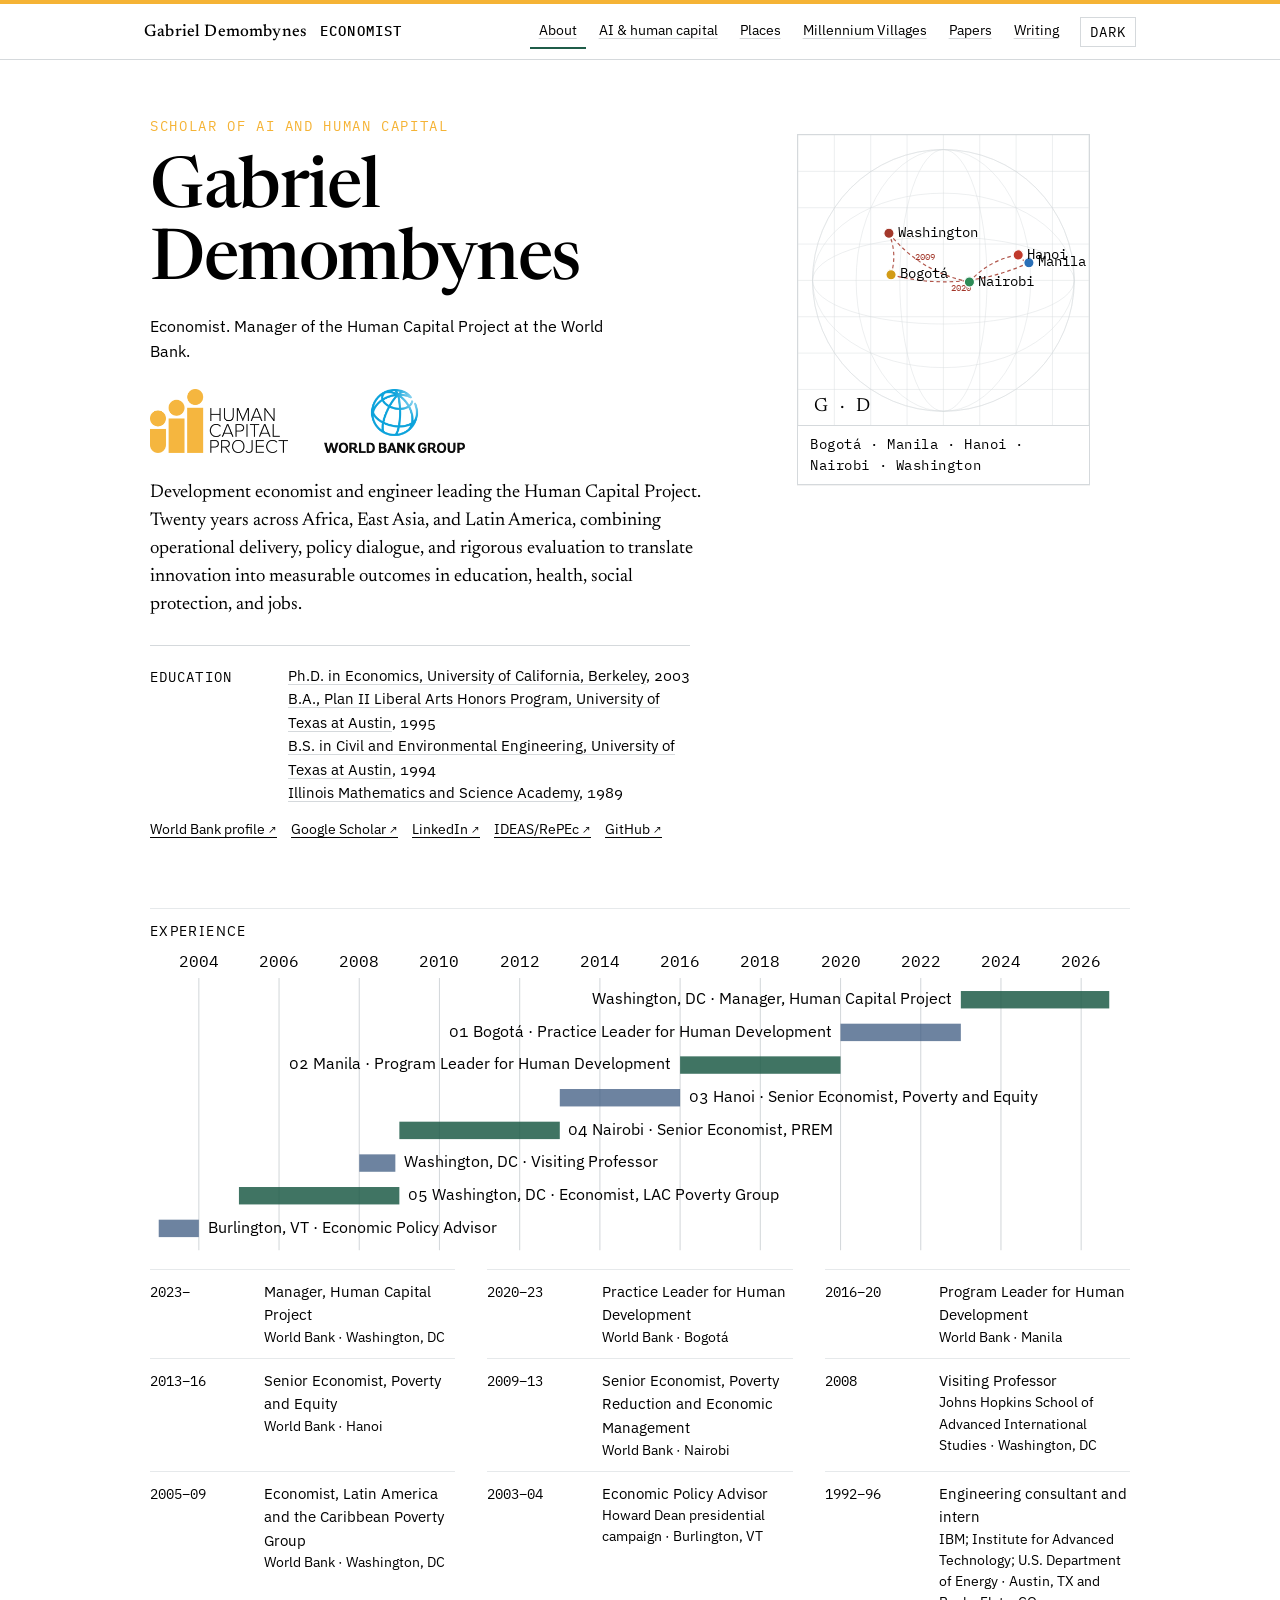
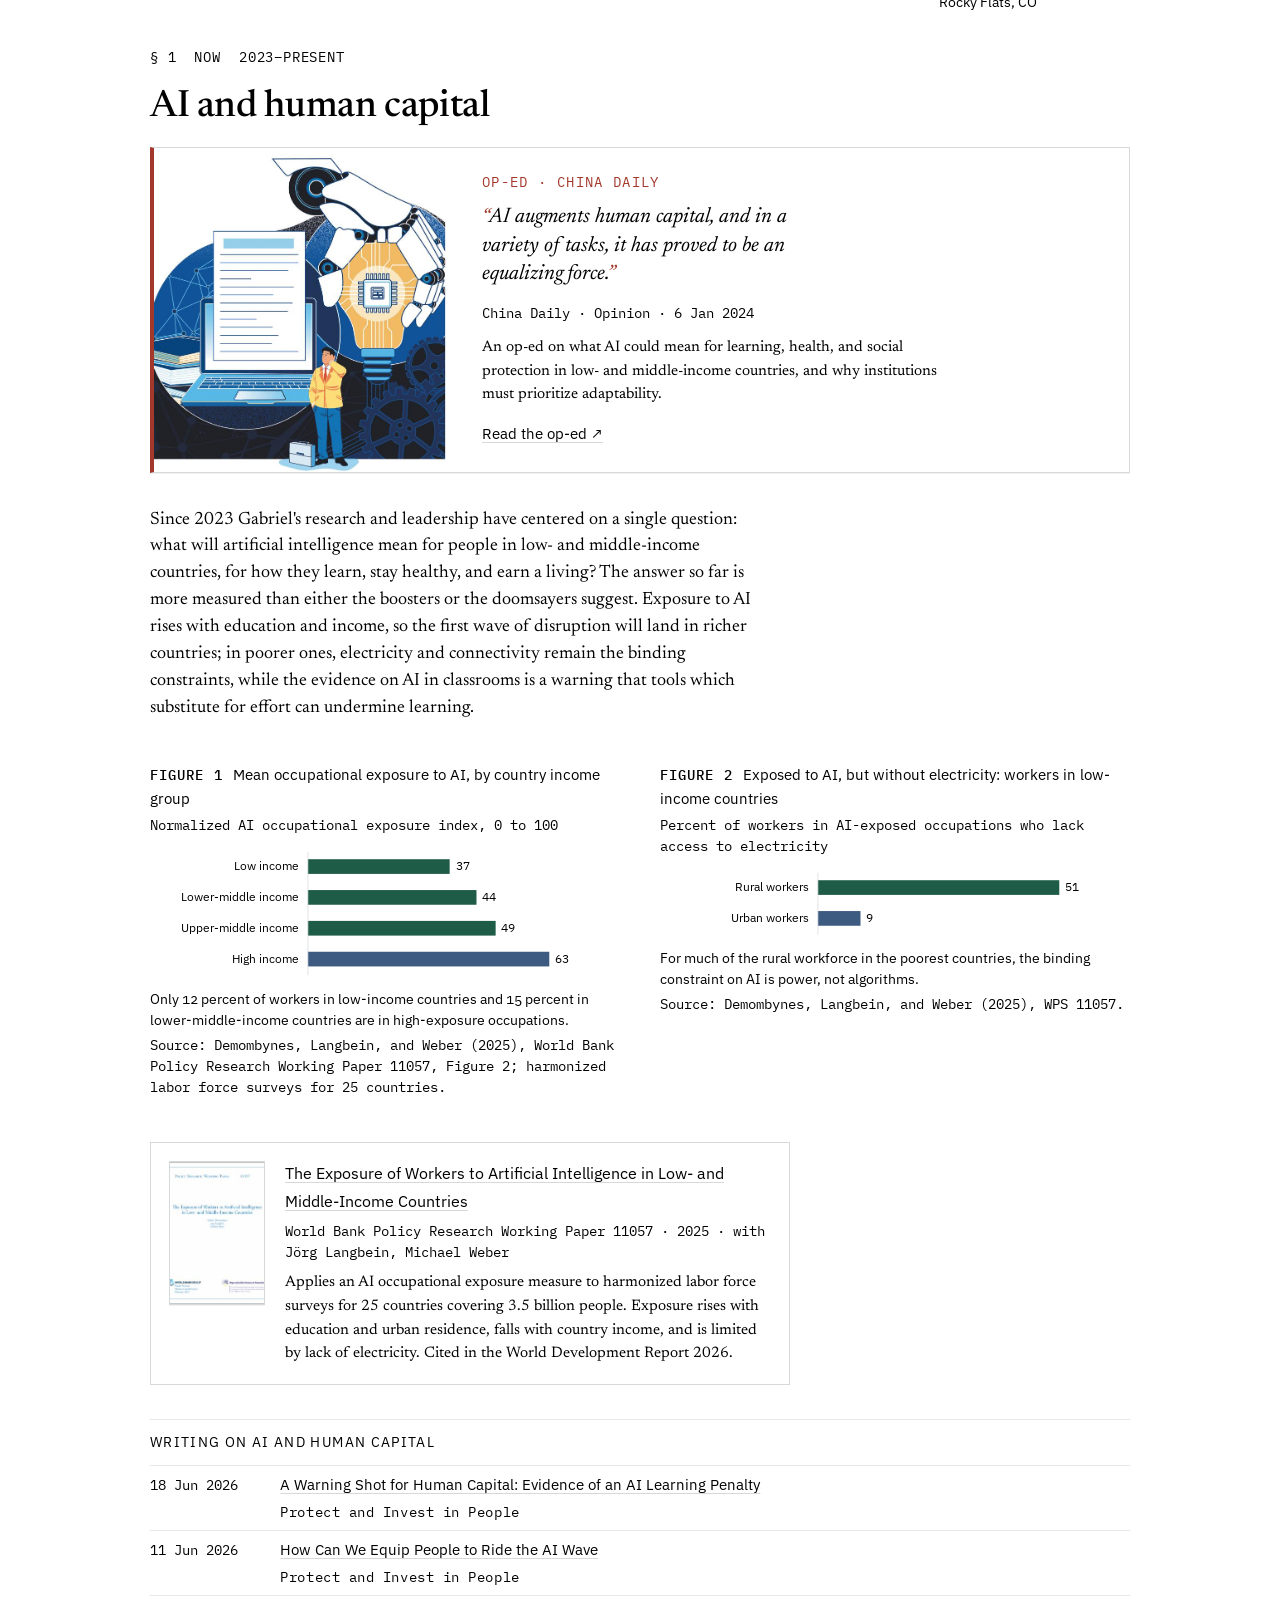
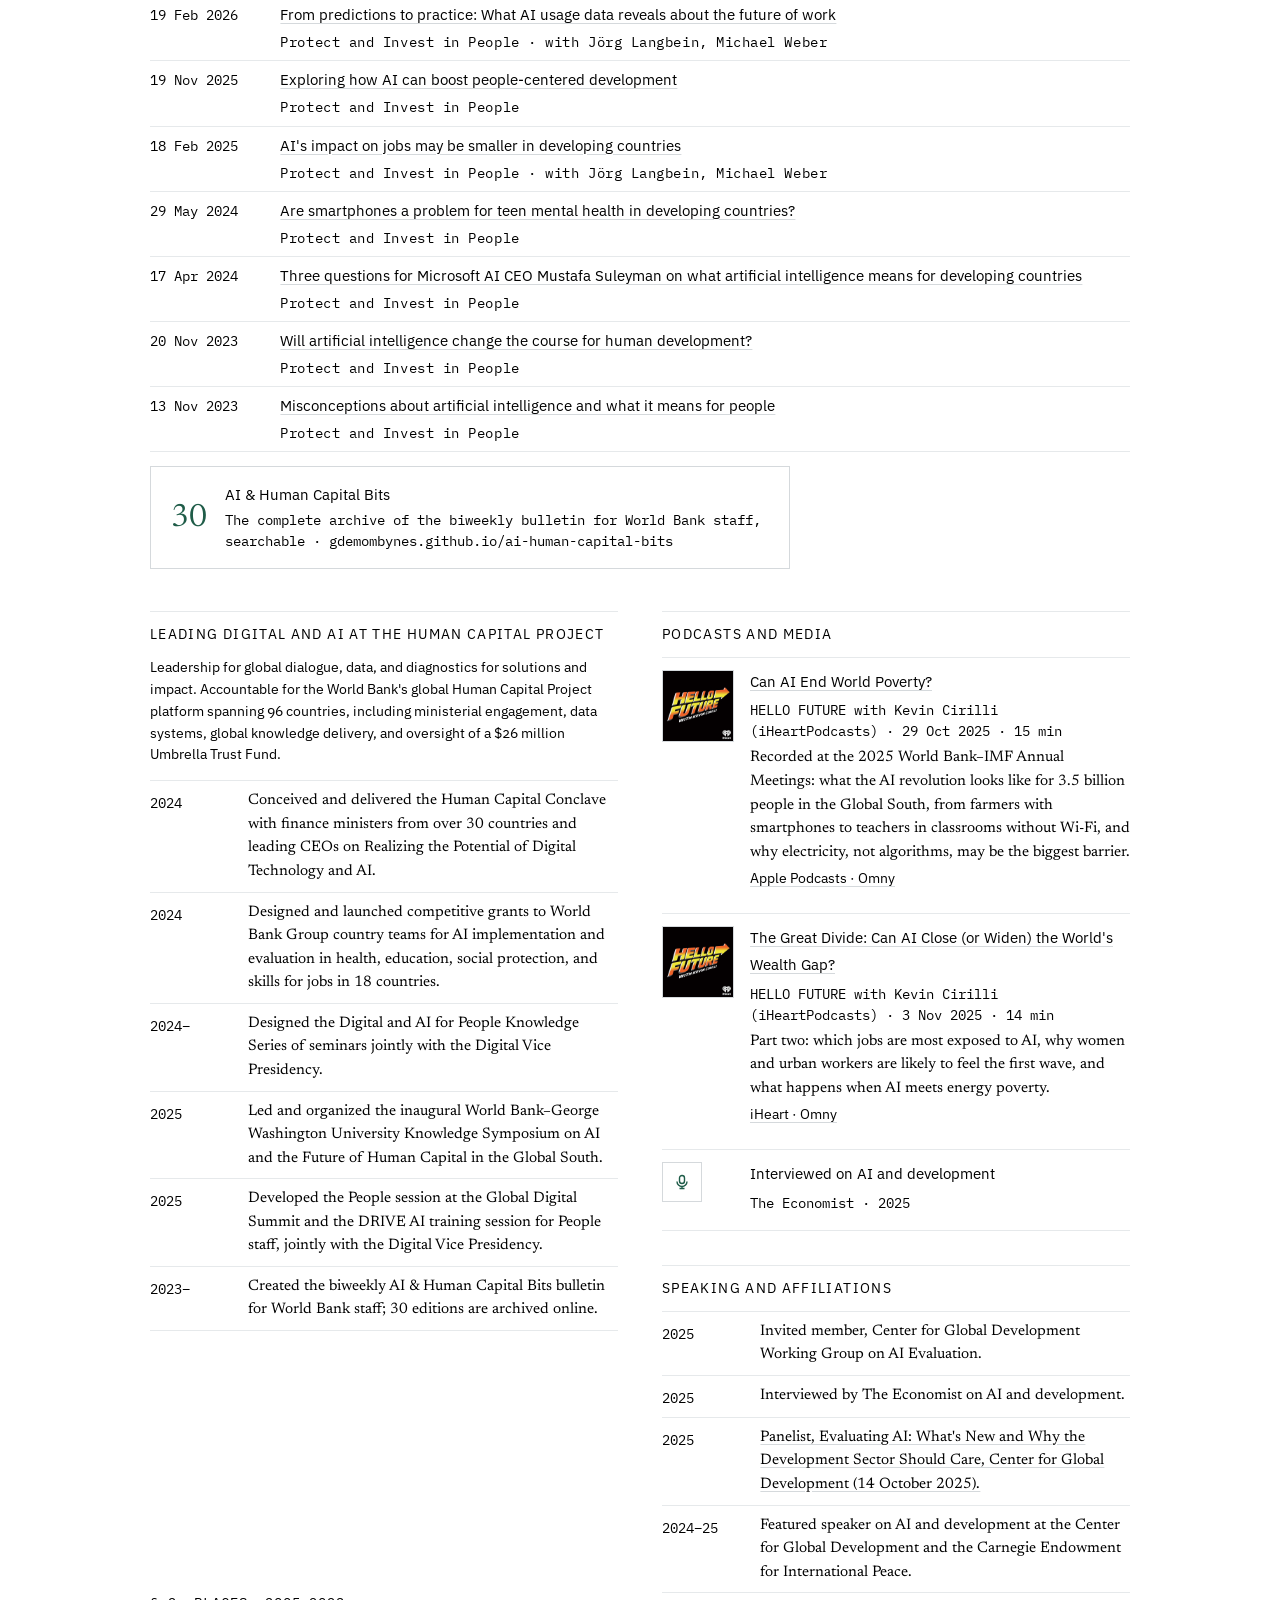
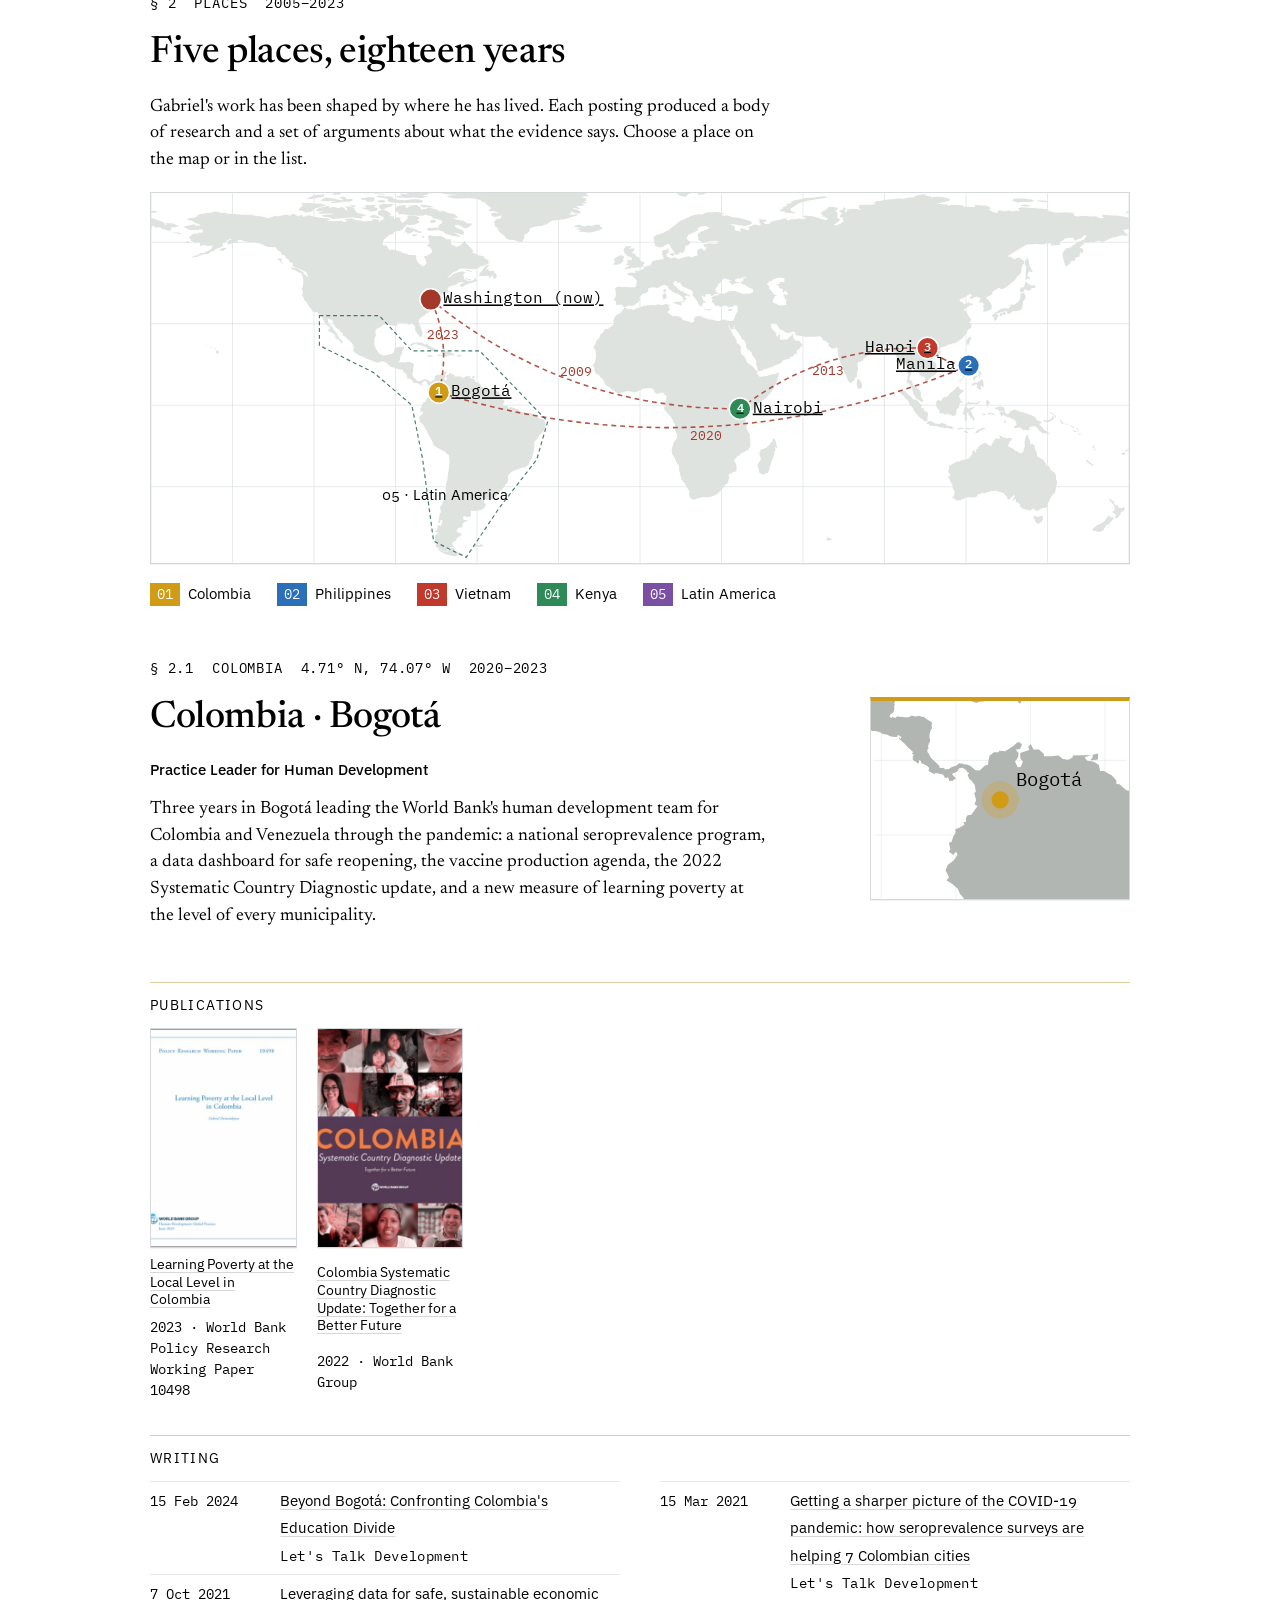
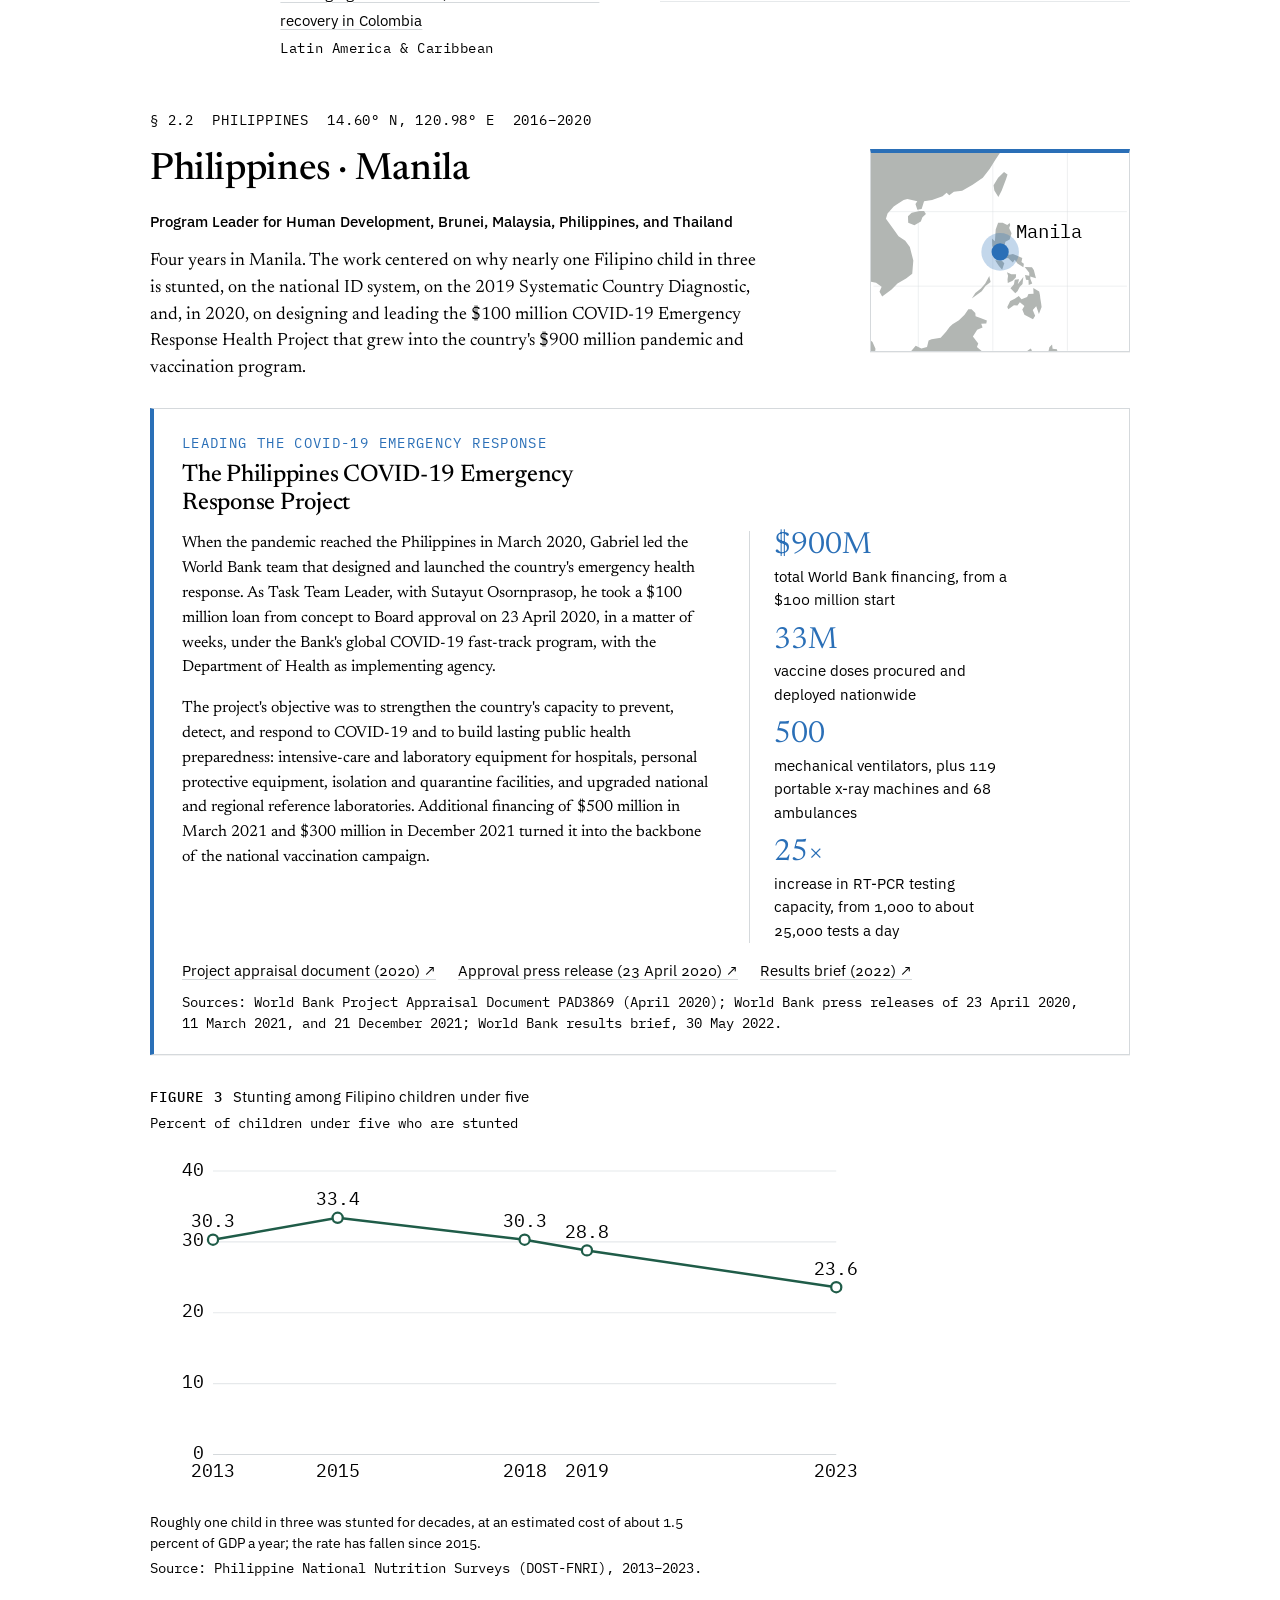
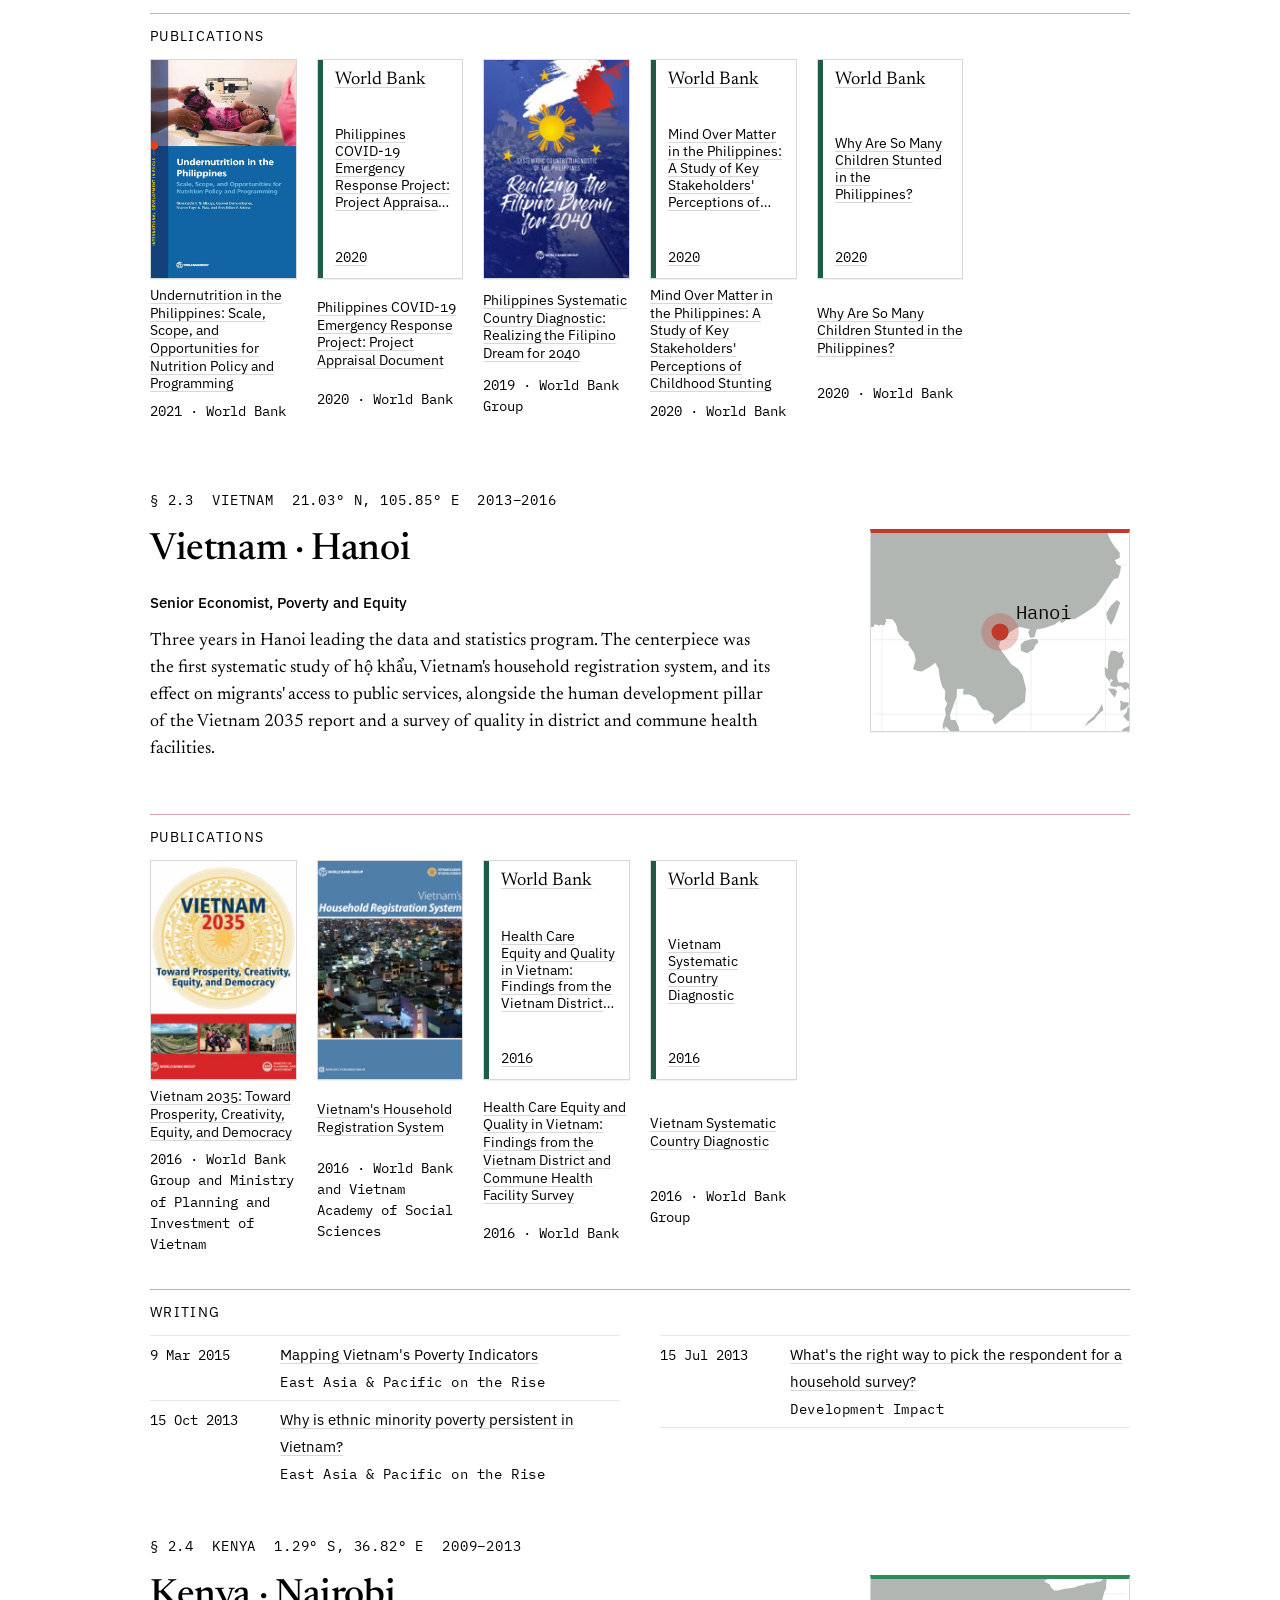
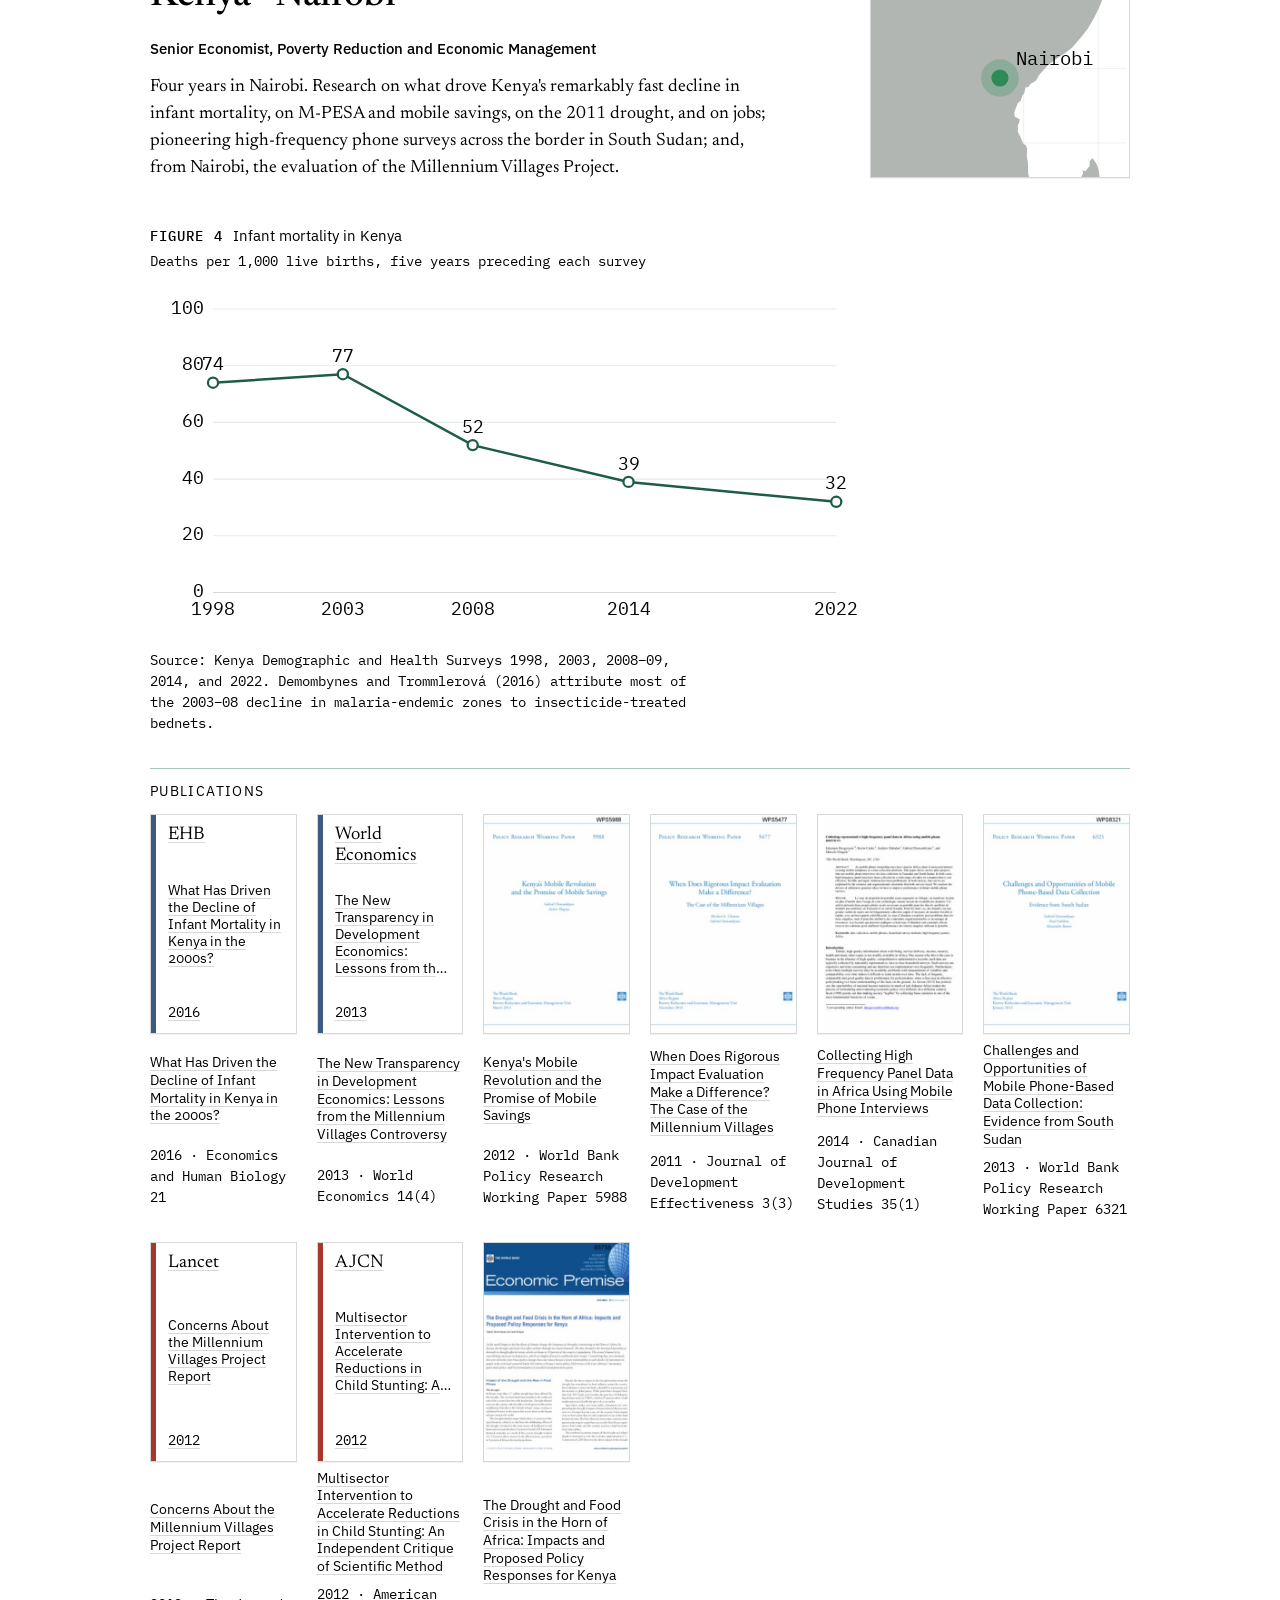
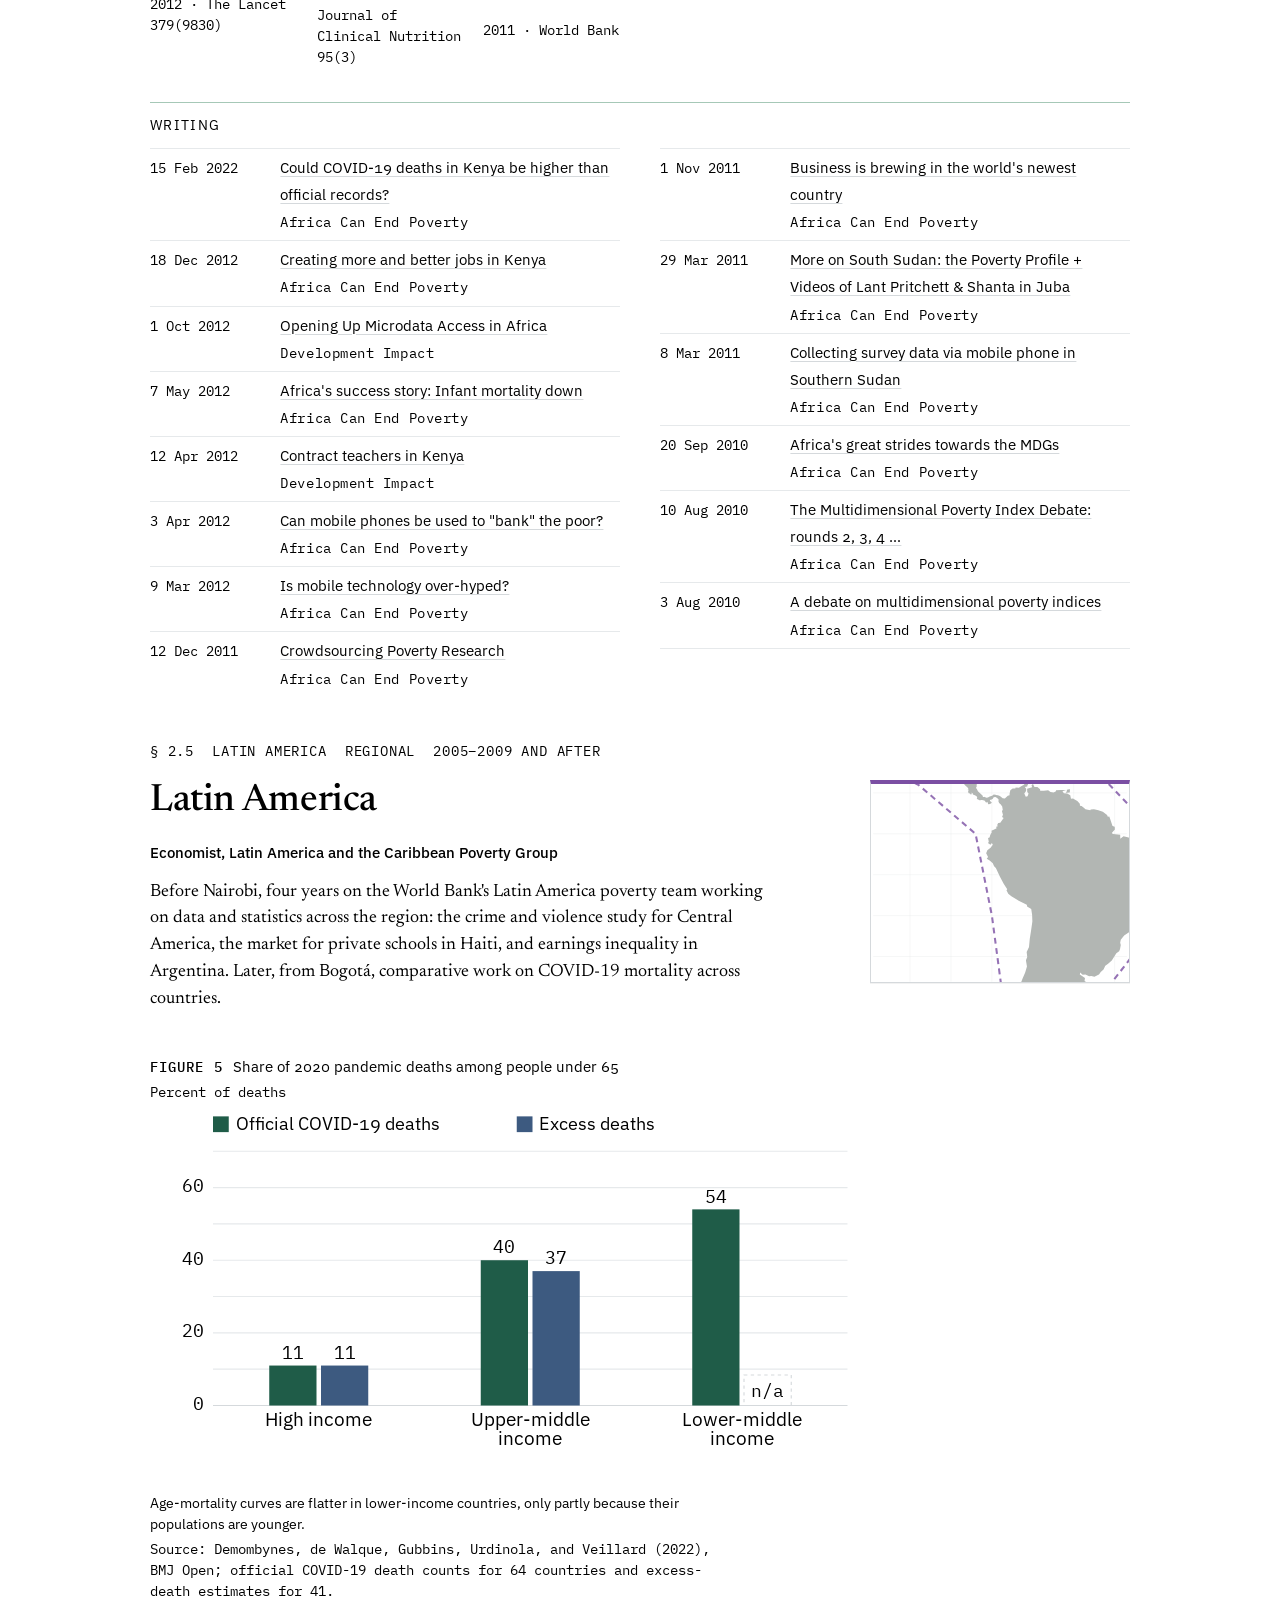
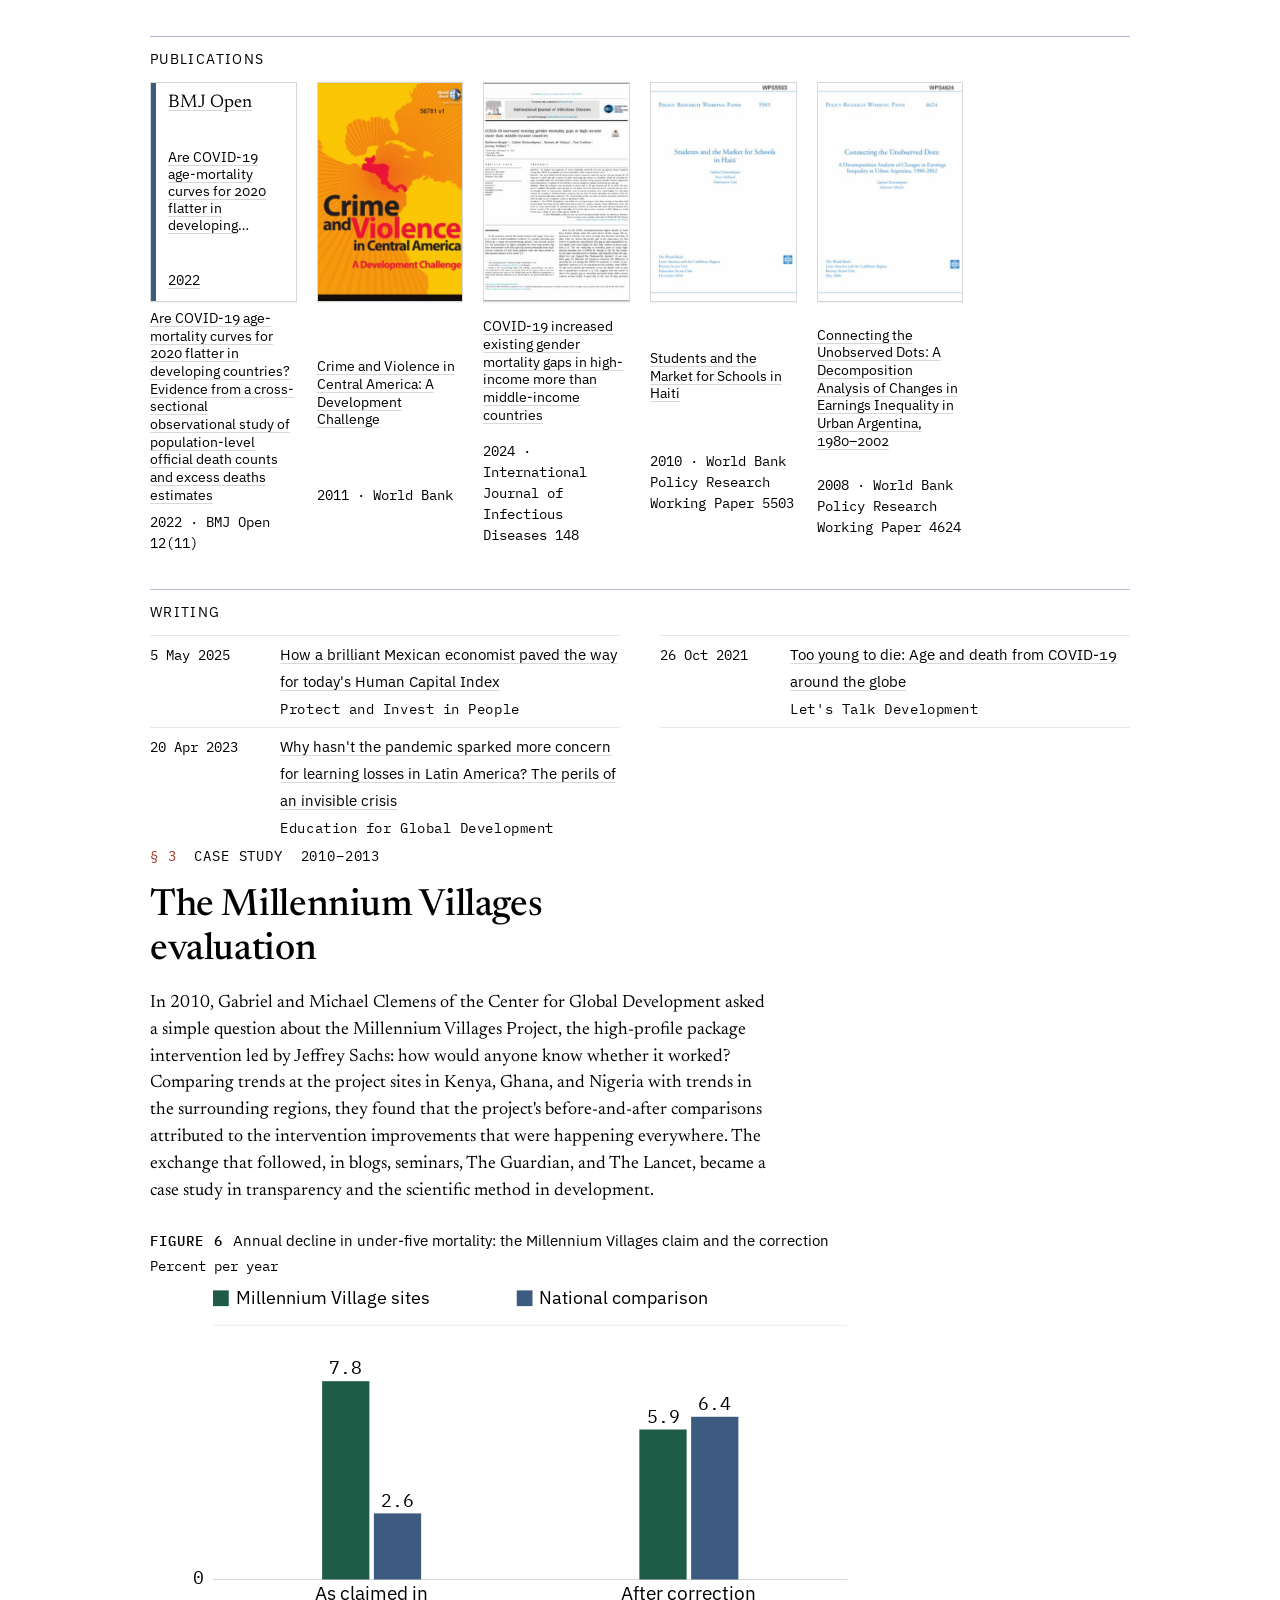
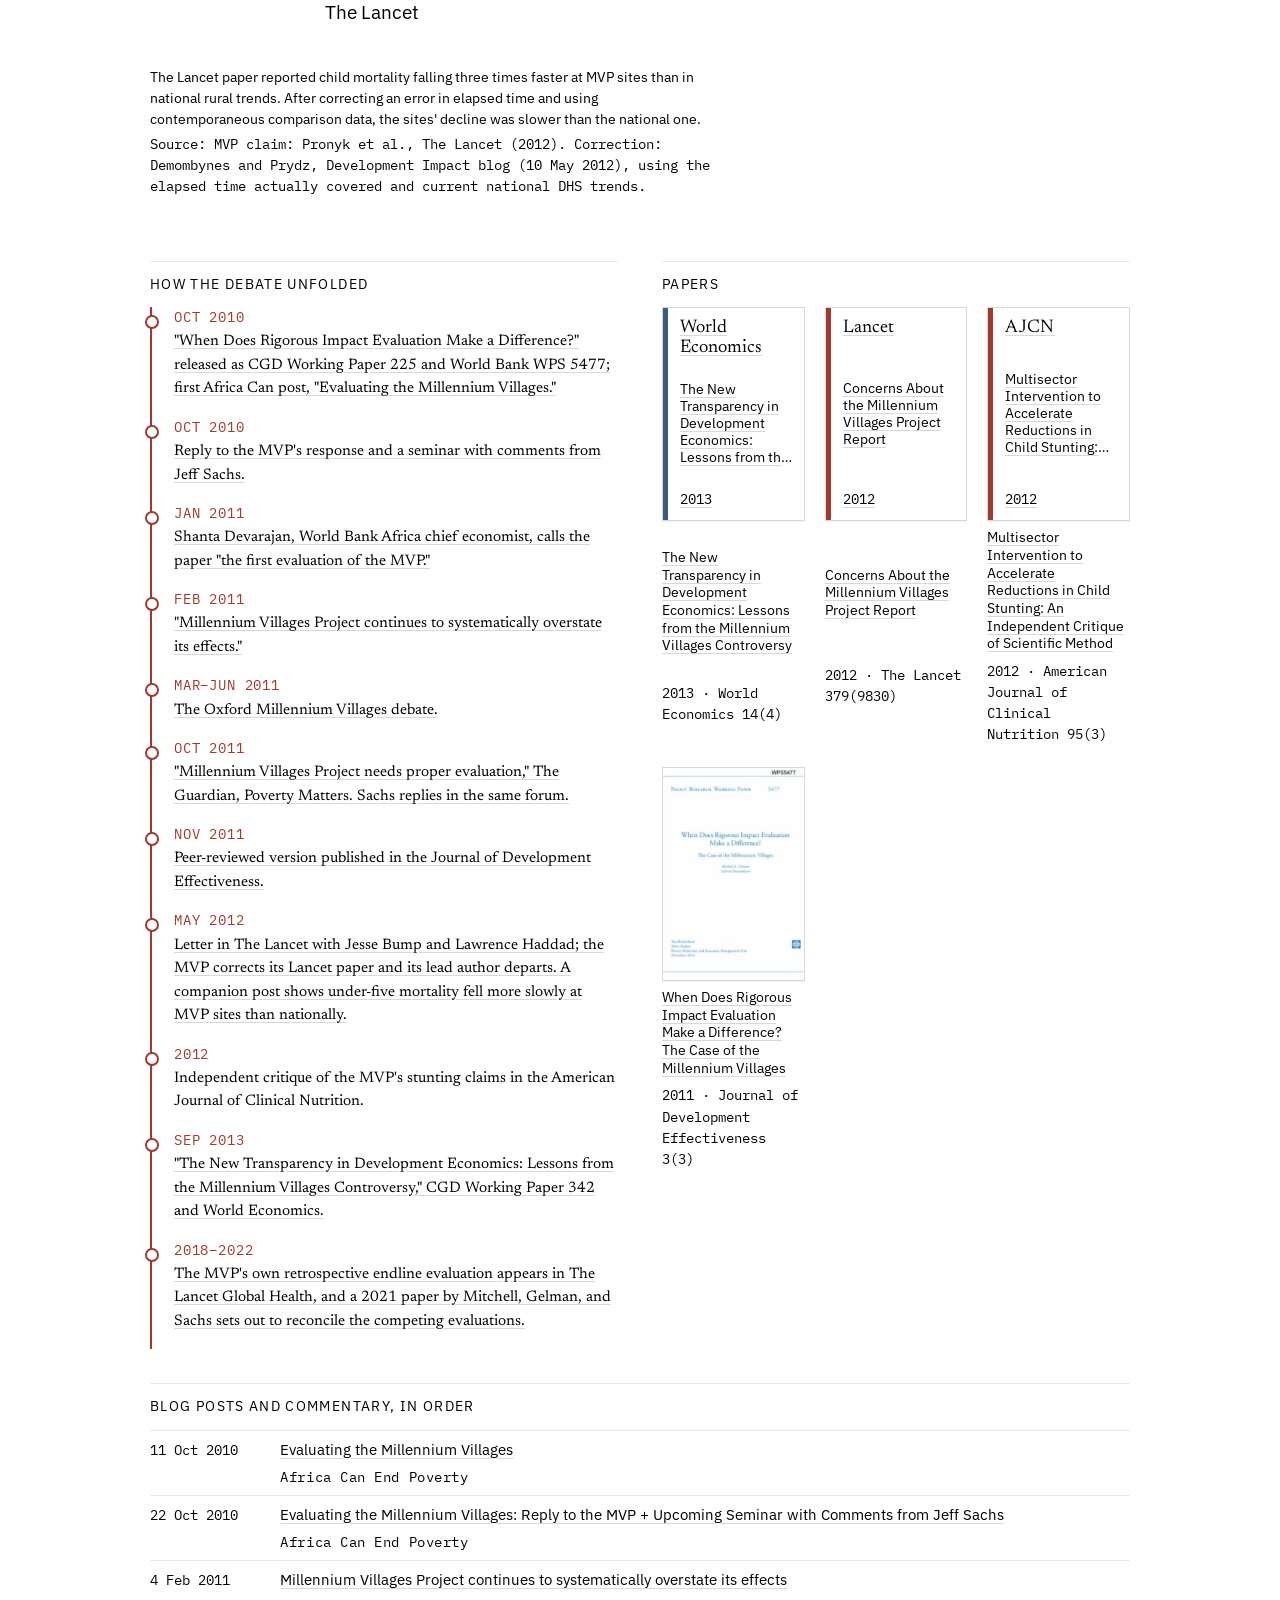
==== commit d07dad22: "White background, black text, color HCP and World Bank logos Co-Authored-By: Claude Fable 5.1 <norep" ====
--- a/index.html
+++ b/index.html
@@ -1899,7 +1899,7 @@
 <div class="page">
 
   <main class="content" id="main">
-    <section class="sec hero" id="about" aria-label="About Gabriel Demombynes"><div class="hero-grid"><div><div class="kicker">Scholar of AI and human capital</div><h1>Gabriel<br>Demombynes</h1><p class="role">Economist. Manager of the Human Capital Project at the World Bank.</p><div class="logos"><a href="https://www.worldbank.org/en/publication/human-capital" aria-label="Human Capital Project" target="_blank" rel="noopener"><img src="assets/media/hcp-white.png" alt="Human Capital Project" width="520" height="241"></a><a href="https://www.worldbank.org/" aria-label="World Bank Group" target="_blank" rel="noopener"><img src="assets/media/wbg-white.png" alt="World Bank Group" width="520" height="236"></a></div><p class="profile">Development economist and engineer leading the Human Capital Project. Twenty years across Africa, East Asia, and Latin America, combining operational delivery, policy dialogue, and rigorous evaluation to translate innovation into measurable outcomes in education, health, social protection, and jobs.</p><div class="bio"></div><dl class="facts"><dt>Education</dt><dd><div><a href="https://econ.berkeley.edu/" target="_blank" rel="noopener">Ph.D. in Economics, University of California, Berkeley</a>, 2003</div><div><a href="https://liberalarts.utexas.edu/plan2/about-plan-ii/" target="_blank" rel="noopener">B.A., Plan II Liberal Arts Honors Program, University of Texas at Austin</a>, 1995</div><div><a href="https://caee.utexas.edu/" target="_blank" rel="noopener">B.S. in Civil and Environmental Engineering, University of Texas at Austin</a>, 1994</div><div><a href="https://imsa.edu/" target="_blank" rel="noopener">Illinois Mathematics and Science Academy</a>, 1989</div></dd></dl><div class="links-row"><a href="https://www.worldbank.org/en/about/people/g/gabriel-demombynes" target="_blank" rel="noopener">World Bank profile</a><a href="https://scholar.google.com/citations?user=v-Shw9cAAAAJ&amp;hl=en" target="_blank" rel="noopener">Google Scholar</a><a href="https://www.linkedin.com/in/gdemom/" target="_blank" rel="noopener">LinkedIn</a><a href="https://ideas.repec.org/f/pde505.html" target="_blank" rel="noopener">IDEAS/RePEc</a><a href="https://github.com/gdemombynes" target="_blank" rel="noopener">GitHub</a></div></div><figure class="plate"><svg viewBox="0 0 400 400" class="map" role="img"><title>Graticule with markers for Bogotá, Manila, Hanoi, Nairobi, and Washington</title><line x1="0" y1="0" x2="400" y2="0" class="grat"></line><line x1="0" y1="0" x2="0" y2="400" class="grat"></line><line x1="0" y1="50" x2="400" y2="50" class="grat"></line><line x1="50" y1="0" x2="50" y2="400" class="grat"></line><line x1="0" y1="100" x2="400" y2="100" class="grat"></line><line x1="100" y1="0" x2="100" y2="400" class="grat"></line><line x1="0" y1="150" x2="400" y2="150" class="grat"></line><line x1="150" y1="0" x2="150" y2="400" class="grat"></line><line x1="0" y1="200" x2="400" y2="200" class="grat"></line><line x1="200" y1="0" x2="200" y2="400" class="grat"></line><line x1="0" y1="250" x2="400" y2="250" class="grat"></line><line x1="250" y1="0" x2="250" y2="400" class="grat"></line><line x1="0" y1="300" x2="400" y2="300" class="grat"></line><line x1="300" y1="0" x2="300" y2="400" class="grat"></line><line x1="0" y1="350" x2="400" y2="350" class="grat"></line><line x1="350" y1="0" x2="350" y2="400" class="grat"></line><line x1="0" y1="400" x2="400" y2="400" class="grat"></line><line x1="400" y1="0" x2="400" y2="400" class="grat"></line><ellipse cx="200" cy="200" rx="60" ry="180" class="grat"></ellipse><ellipse cx="200" cy="200" rx="120" ry="180" class="grat"></ellipse><ellipse cx="200" cy="200" rx="180" ry="180" class="grat"></ellipse><ellipse cx="200" cy="200" rx="180" ry="180" class="grat"></ellipse><ellipse cx="200" cy="200" rx="180" ry="60" class="grat"></ellipse><ellipse cx="200" cy="200" rx="180" ry="120" class="grat"></ellipse><path d="M125.1 135.2 Q168.4 188.6 235.8 202.2" class="route"></path><text x="174.4201111111111" y="172.62108333333336" class="route-yr" text-anchor="middle">2009</text><path d="M235.8 202.2 Q262.7 171.5 302.9 164.9" class="route"></path><path d="M302.9 164.9 Q308.3 173.0 317.6 175.7" class="route"></path><path d="M317.6 175.7 Q225.8 218.0 128.0 192.2" class="route"></path><text x="224.2869722222222" y="214.9752083333333" class="route-yr" text-anchor="middle">2020</text><path d="M128.0 192.2 Q136.8 163.1 125.1 135.2" class="route"></path><g class="mk" style="--place: #d29b16"><circle cx="127.9875" cy="192.15" r="7"></circle><text x="139.9875" y="197.15" class="city" style="font-size:19px">Bogotá</text></g><g class="mk" style="--place: #2a6fb7"><circle cx="317.6194444444444" cy="175.66666666666666" r="7"></circle><text x="329.6194444444444" y="180.66666666666666" class="city" style="font-size:19px">Manila</text></g><g class="mk" style="--place: #c0392b"><circle cx="302.90972222222223" cy="164.95" r="7"></circle><text x="314.90972222222223" y="169.95" class="city" style="font-size:19px">Hanoi</text></g><g class="mk" style="--place: #2e8b57"><circle cx="235.79722222222222" cy="202.15" r="7"></circle><text x="247.79722222222222" y="207.15" class="city" style="font-size:19px">Nairobi</text></g><g class="mk cur" style="--place: #a3382b"><circle cx="125.1" cy="135.16666666666669" r="7"></circle><text x="137.1" y="140.16666666666669" class="city" style="font-size:19px">Washington</text></g><text x="22" y="380" class="lbl" style="font-family: var(--serif); font-size: 26px; fill: var(--ink); letter-spacing: .2em;">G · D</text></svg><figcaption>Bogotá · Manila · Hanoi · Nairobi · Washington</figcaption></figure></div><div class="timeline reveal in"><div class="sub-h">Experience</div><div class="tl-svg-wrap"><svg viewBox="0 0 900 278" class="tl-svg" role="img"><title>Career timeline, 2003 to present</title><desc>Manager, Human Capital Project, Washington, DC, 2023 to present; Practice Leader for Human Development, Bogotá, 2020 to 2023; Program Leader for Human Development, Manila, 2016 to 2020; Senior Economist, Poverty and Equity, Hanoi, 2013 to 2016; Senior Economist, Poverty Reduction and Economic Management, Nairobi, 2009 to 2013; Visiting Professor, Washington, DC, 2008 to 2008; Economist, Latin America and the Caribbean Poverty Group, Washington, DC, 2005 to 2009; Economic Policy Advisor, Burlington, VT, 2003 to 2004</desc><line x1="44.83333333333333" y1="22" x2="44.83333333333333" y2="272" class="tick"></line><text x="44.83333333333333" y="12" text-anchor="middle">2004</text><line x1="118.5" y1="22" x2="118.5" y2="272" class="tick"></line><text x="118.5" y="12" text-anchor="middle">2006</text><line x1="192.16666666666669" y1="22" x2="192.16666666666669" y2="272" class="tick"></line><text x="192.16666666666669" y="12" text-anchor="middle">2008</text><line x1="265.83333333333337" y1="22" x2="265.83333333333337" y2="272" class="tick"></line><text x="265.83333333333337" y="12" text-anchor="middle">2010</text><line x1="339.5" y1="22" x2="339.5" y2="272" class="tick"></line><text x="339.5" y="12" text-anchor="middle">2012</text><line x1="413.16666666666663" y1="22" x2="413.16666666666663" y2="272" class="tick"></line><text x="413.16666666666663" y="12" text-anchor="middle">2014</text><line x1="486.8333333333333" y1="22" x2="486.8333333333333" y2="272" class="tick"></line><text x="486.8333333333333" y="12" text-anchor="middle">2016</text><line x1="560.5" y1="22" x2="560.5" y2="272" class="tick"></line><text x="560.5" y="12" text-anchor="middle">2018</text><line x1="634.1666666666667" y1="22" x2="634.1666666666667" y2="272" class="tick"></line><text x="634.1666666666667" y="12" text-anchor="middle">2020</text><line x1="707.8333333333333" y1="22" x2="707.8333333333333" y2="272" class="tick"></line><text x="707.8333333333333" y="12" text-anchor="middle">2022</text><line x1="781.5" y1="22" x2="781.5" y2="272" class="tick"></line><text x="781.5" y="12" text-anchor="middle">2024</text><line x1="855.1666666666667" y1="22" x2="855.1666666666667" y2="272" class="tick"></line><text x="855.1666666666667" y="12" text-anchor="middle">2026</text><rect x="744.6666666666667" y="34" width="136.283333333335" height="16" class="bar"></rect><text x="736.6666666666667" y="46" class="lbl" text-anchor="end">Washington, DC · Manager, Human Capital Project</text><rect x="634.1666666666667" y="64" width="110.5" height="16" class="bar alt"></rect><text x="626.1666666666667" y="76" class="lbl" text-anchor="end">01 Bogotá · Practice Leader for Human Development</text><rect x="486.8333333333333" y="94" width="147.33333333333343" height="16" class="bar"></rect><text x="478.8333333333333" y="106" class="lbl" text-anchor="end">02 Manila · Program Leader for Human Development</text><rect x="376.33333333333337" y="124" width="110.49999999999994" height="16" class="bar alt"></rect><text x="494.8333333333333" y="136" class="lbl" text-anchor="start">03 Hanoi · Senior Economist, Poverty and Equity</text><rect x="229" y="154" width="147.33333333333337" height="16" class="bar"></rect><text x="384.33333333333337" y="166" class="lbl" text-anchor="start">04 Nairobi · Senior Economist, PREM</text><rect x="192.16666666666669" y="184" width="33.15000000000333" height="16" class="bar alt"></rect><text x="233.31666666667002" y="196" class="lbl" text-anchor="start">Washington, DC · Visiting Professor</text><rect x="81.66666666666666" y="214" width="147.33333333333334" height="16" class="bar"></rect><text x="237" y="226" class="lbl" text-anchor="start">05 Washington, DC · Economist, LAC Poverty Group</text><rect x="8" y="244" width="36.83333333333333" height="16" class="bar alt"></rect><text x="52.83333333333333" y="256" class="lbl" text-anchor="start">Burlington, VT · Economic Policy Advisor</text></svg></div><ul class="exp-list"><li><details><summary><span class="yrs">2023–</span><span class="r">Manager, Human Capital Project<span class="o">World Bank · Washington, DC</span></span></summary><ul><li>Leads global dialogue, data, and diagnostics for the Human Capital Project across 96 countries.</li><li>Oversees the $26 million Human Capital Umbrella Trust Fund and the digital and AI agenda for people.</li></ul></details></li><li><details><summary><span class="yrs">2020–23</span><span class="r">Practice Leader for Human Development<span class="o">World Bank · Bogotá</span></span></summary><ul><li>Led the human development team for Colombia and Venezuela.</li><li>Directed the Colombia Human Capital Review, the Colombia Systematic Country Diagnostic, and a Development Policy Operation.</li><li>Coordinated across IBRD and IFC on the vaccine production agenda.</li></ul></details></li><li><details><summary><span class="yrs">2016–20</span><span class="r">Program Leader for Human Development<span class="o">World Bank · Manila</span></span></summary><ul><li>Led the team covering Brunei, Malaysia, the Philippines, and Thailand.</li><li>Led the $100 million Philippines COVID-19 Emergency Response Health Project.</li><li>Guided the team on the Philippines National ID initiative.</li></ul></details></li><li><details><summary><span class="yrs">2013–16</span><span class="r">Senior Economist, Poverty and Equity<span class="o">World Bank · Hanoi</span></span></summary><ul><li>Led the data and statistics program in Vietnam.</li><li>Led the Vietnam Household Registration System study, the Vietnam 2035 study, and the Vietnam Systematic Country Diagnostic.</li></ul></details></li><li><details><summary><span class="yrs">2009–13</span><span class="r">Senior Economist, Poverty Reduction and Economic Management<span class="o">World Bank · Nairobi</span></span></summary><ul><li>Led data and statistics operations in Kenya.</li><li>Developed innovative phone surveys in South Sudan.</li><li>Authored evaluation studies cited in The Economist.</li></ul></details></li><li><details><summary><span class="yrs">2008</span><span class="r">Visiting Professor<span class="o">Johns Hopkins School of Advanced International Studies · Washington, DC</span></span></summary><ul><li>Taught economic development to master's degree students.</li></ul></details></li><li><details><summary><span class="yrs">2005–09</span><span class="r">Economist, Latin America and the Caribbean Poverty Group<span class="o">World Bank · Washington, DC</span></span></summary><ul><li>Led data and statistics programs in multiple countries.</li><li>Authored analysis of the private sector's role in education in Haiti.</li></ul></details></li><li><details><summary><span class="yrs">2003–04</span><span class="r">Economic Policy Advisor<span class="o">Howard Dean presidential campaign · Burlington, VT</span></span></summary><ul><li>Principal advisor to a U.S. presidential candidate; managed economic policy development and coordinated external advisors.</li><li>Drafted policy statements, briefing materials, policy speeches, and press releases.</li></ul></details></li><li><details><summary><span class="yrs">1992–96</span><span class="r">Engineering consultant and intern<span class="o">IBM; Institute for Advanced Technology; U.S. Department of Energy · Austin, TX and Rocky Flats, CO</span></span></summary><ul><li>Positions with IBM and the Institute for Advanced Technology in Austin, Texas, and the U.S. Department of Energy at Rocky Flats, Colorado.</li></ul></details></li></ul></div></section>
+    <section class="sec hero" id="about" aria-label="About Gabriel Demombynes"><div class="hero-grid"><div><div class="kicker">Scholar of AI and human capital</div><h1>Gabriel<br>Demombynes</h1><p class="role">Economist. Manager of the Human Capital Project at the World Bank.</p><div class="logos"><a href="https://www.worldbank.org/en/publication/human-capital" aria-label="Human Capital Project" target="_blank" rel="noopener"><img src="assets/media/hcp-color.png" alt="Human Capital Project" width="520" height="241"></a><a href="https://www.worldbank.org/" aria-label="World Bank Group" target="_blank" rel="noopener"><img src="assets/media/wbg-color.png" alt="World Bank Group" width="520" height="236"></a></div><p class="profile">Development economist and engineer leading the Human Capital Project. Twenty years across Africa, East Asia, and Latin America, combining operational delivery, policy dialogue, and rigorous evaluation to translate innovation into measurable outcomes in education, health, social protection, and jobs.</p><div class="bio"></div><dl class="facts"><dt>Education</dt><dd><div><a href="https://econ.berkeley.edu/" target="_blank" rel="noopener">Ph.D. in Economics, University of California, Berkeley</a>, 2003</div><div><a href="https://liberalarts.utexas.edu/plan2/about-plan-ii/" target="_blank" rel="noopener">B.A., Plan II Liberal Arts Honors Program, University of Texas at Austin</a>, 1995</div><div><a href="https://caee.utexas.edu/" target="_blank" rel="noopener">B.S. in Civil and Environmental Engineering, University of Texas at Austin</a>, 1994</div><div><a href="https://imsa.edu/" target="_blank" rel="noopener">Illinois Mathematics and Science Academy</a>, 1989</div></dd></dl><div class="links-row"><a href="https://www.worldbank.org/en/about/people/g/gabriel-demombynes" target="_blank" rel="noopener">World Bank profile</a><a href="https://scholar.google.com/citations?user=v-Shw9cAAAAJ&amp;hl=en" target="_blank" rel="noopener">Google Scholar</a><a href="https://www.linkedin.com/in/gdemom/" target="_blank" rel="noopener">LinkedIn</a><a href="https://ideas.repec.org/f/pde505.html" target="_blank" rel="noopener">IDEAS/RePEc</a><a href="https://github.com/gdemombynes" target="_blank" rel="noopener">GitHub</a></div></div><figure class="plate"><svg viewBox="0 0 400 400" class="map" role="img"><title>Graticule with markers for Bogotá, Manila, Hanoi, Nairobi, and Washington</title><line x1="0" y1="0" x2="400" y2="0" class="grat"></line><line x1="0" y1="0" x2="0" y2="400" class="grat"></line><line x1="0" y1="50" x2="400" y2="50" class="grat"></line><line x1="50" y1="0" x2="50" y2="400" class="grat"></line><line x1="0" y1="100" x2="400" y2="100" class="grat"></line><line x1="100" y1="0" x2="100" y2="400" class="grat"></line><line x1="0" y1="150" x2="400" y2="150" class="grat"></line><line x1="150" y1="0" x2="150" y2="400" class="grat"></line><line x1="0" y1="200" x2="400" y2="200" class="grat"></line><line x1="200" y1="0" x2="200" y2="400" class="grat"></line><line x1="0" y1="250" x2="400" y2="250" class="grat"></line><line x1="250" y1="0" x2="250" y2="400" class="grat"></line><line x1="0" y1="300" x2="400" y2="300" class="grat"></line><line x1="300" y1="0" x2="300" y2="400" class="grat"></line><line x1="0" y1="350" x2="400" y2="350" class="grat"></line><line x1="350" y1="0" x2="350" y2="400" class="grat"></line><line x1="0" y1="400" x2="400" y2="400" class="grat"></line><line x1="400" y1="0" x2="400" y2="400" class="grat"></line><ellipse cx="200" cy="200" rx="60" ry="180" class="grat"></ellipse><ellipse cx="200" cy="200" rx="120" ry="180" class="grat"></ellipse><ellipse cx="200" cy="200" rx="180" ry="180" class="grat"></ellipse><ellipse cx="200" cy="200" rx="180" ry="180" class="grat"></ellipse><ellipse cx="200" cy="200" rx="180" ry="60" class="grat"></ellipse><ellipse cx="200" cy="200" rx="180" ry="120" class="grat"></ellipse><path d="M125.1 135.2 Q168.4 188.6 235.8 202.2" class="route"></path><text x="174.4201111111111" y="172.62108333333336" class="route-yr" text-anchor="middle">2009</text><path d="M235.8 202.2 Q262.7 171.5 302.9 164.9" class="route"></path><path d="M302.9 164.9 Q308.3 173.0 317.6 175.7" class="route"></path><path d="M317.6 175.7 Q225.8 218.0 128.0 192.2" class="route"></path><text x="224.2869722222222" y="214.9752083333333" class="route-yr" text-anchor="middle">2020</text><path d="M128.0 192.2 Q136.8 163.1 125.1 135.2" class="route"></path><g class="mk" style="--place: #d29b16"><circle cx="127.9875" cy="192.15" r="7"></circle><text x="139.9875" y="197.15" class="city" style="font-size:19px">Bogotá</text></g><g class="mk" style="--place: #2a6fb7"><circle cx="317.6194444444444" cy="175.66666666666666" r="7"></circle><text x="329.6194444444444" y="180.66666666666666" class="city" style="font-size:19px">Manila</text></g><g class="mk" style="--place: #c0392b"><circle cx="302.90972222222223" cy="164.95" r="7"></circle><text x="314.90972222222223" y="169.95" class="city" style="font-size:19px">Hanoi</text></g><g class="mk" style="--place: #2e8b57"><circle cx="235.79722222222222" cy="202.15" r="7"></circle><text x="247.79722222222222" y="207.15" class="city" style="font-size:19px">Nairobi</text></g><g class="mk cur" style="--place: #a3382b"><circle cx="125.1" cy="135.16666666666669" r="7"></circle><text x="137.1" y="140.16666666666669" class="city" style="font-size:19px">Washington</text></g><text x="22" y="380" class="lbl" style="font-family: var(--serif); font-size: 26px; fill: var(--ink); letter-spacing: .2em;">G · D</text></svg><figcaption>Bogotá · Manila · Hanoi · Nairobi · Washington</figcaption></figure></div><div class="timeline reveal in"><div class="sub-h">Experience</div><div class="tl-svg-wrap"><svg viewBox="0 0 900 278" class="tl-svg" role="img"><title>Career timeline, 2003 to present</title><desc>Manager, Human Capital Project, Washington, DC, 2023 to present; Practice Leader for Human Development, Bogotá, 2020 to 2023; Program Leader for Human Development, Manila, 2016 to 2020; Senior Economist, Poverty and Equity, Hanoi, 2013 to 2016; Senior Economist, Poverty Reduction and Economic Management, Nairobi, 2009 to 2013; Visiting Professor, Washington, DC, 2008 to 2008; Economist, Latin America and the Caribbean Poverty Group, Washington, DC, 2005 to 2009; Economic Policy Advisor, Burlington, VT, 2003 to 2004</desc><line x1="44.83333333333333" y1="22" x2="44.83333333333333" y2="272" class="tick"></line><text x="44.83333333333333" y="12" text-anchor="middle">2004</text><line x1="118.5" y1="22" x2="118.5" y2="272" class="tick"></line><text x="118.5" y="12" text-anchor="middle">2006</text><line x1="192.16666666666669" y1="22" x2="192.16666666666669" y2="272" class="tick"></line><text x="192.16666666666669" y="12" text-anchor="middle">2008</text><line x1="265.83333333333337" y1="22" x2="265.83333333333337" y2="272" class="tick"></line><text x="265.83333333333337" y="12" text-anchor="middle">2010</text><line x1="339.5" y1="22" x2="339.5" y2="272" class="tick"></line><text x="339.5" y="12" text-anchor="middle">2012</text><line x1="413.16666666666663" y1="22" x2="413.16666666666663" y2="272" class="tick"></line><text x="413.16666666666663" y="12" text-anchor="middle">2014</text><line x1="486.8333333333333" y1="22" x2="486.8333333333333" y2="272" class="tick"></line><text x="486.8333333333333" y="12" text-anchor="middle">2016</text><line x1="560.5" y1="22" x2="560.5" y2="272" class="tick"></line><text x="560.5" y="12" text-anchor="middle">2018</text><line x1="634.1666666666667" y1="22" x2="634.1666666666667" y2="272" class="tick"></line><text x="634.1666666666667" y="12" text-anchor="middle">2020</text><line x1="707.8333333333333" y1="22" x2="707.8333333333333" y2="272" class="tick"></line><text x="707.8333333333333" y="12" text-anchor="middle">2022</text><line x1="781.5" y1="22" x2="781.5" y2="272" class="tick"></line><text x="781.5" y="12" text-anchor="middle">2024</text><line x1="855.1666666666667" y1="22" x2="855.1666666666667" y2="272" class="tick"></line><text x="855.1666666666667" y="12" text-anchor="middle">2026</text><rect x="744.6666666666667" y="34" width="136.283333333335" height="16" class="bar"></rect><text x="736.6666666666667" y="46" class="lbl" text-anchor="end">Washington, DC · Manager, Human Capital Project</text><rect x="634.1666666666667" y="64" width="110.5" height="16" class="bar alt"></rect><text x="626.1666666666667" y="76" class="lbl" text-anchor="end">01 Bogotá · Practice Leader for Human Development</text><rect x="486.8333333333333" y="94" width="147.33333333333343" height="16" class="bar"></rect><text x="478.8333333333333" y="106" class="lbl" text-anchor="end">02 Manila · Program Leader for Human Development</text><rect x="376.33333333333337" y="124" width="110.49999999999994" height="16" class="bar alt"></rect><text x="494.8333333333333" y="136" class="lbl" text-anchor="start">03 Hanoi · Senior Economist, Poverty and Equity</text><rect x="229" y="154" width="147.33333333333337" height="16" class="bar"></rect><text x="384.33333333333337" y="166" class="lbl" text-anchor="start">04 Nairobi · Senior Economist, PREM</text><rect x="192.16666666666669" y="184" width="33.15000000000333" height="16" class="bar alt"></rect><text x="233.31666666667002" y="196" class="lbl" text-anchor="start">Washington, DC · Visiting Professor</text><rect x="81.66666666666666" y="214" width="147.33333333333334" height="16" class="bar"></rect><text x="237" y="226" class="lbl" text-anchor="start">05 Washington, DC · Economist, LAC Poverty Group</text><rect x="8" y="244" width="36.83333333333333" height="16" class="bar alt"></rect><text x="52.83333333333333" y="256" class="lbl" text-anchor="start">Burlington, VT · Economic Policy Advisor</text></svg></div><ul class="exp-list"><li><details><summary><span class="yrs">2023–</span><span class="r">Manager, Human Capital Project<span class="o">World Bank · Washington, DC</span></span></summary><ul><li>Leads global dialogue, data, and diagnostics for the Human Capital Project across 96 countries.</li><li>Oversees the $26 million Human Capital Umbrella Trust Fund and the digital and AI agenda for people.</li></ul></details></li><li><details><summary><span class="yrs">2020–23</span><span class="r">Practice Leader for Human Development<span class="o">World Bank · Bogotá</span></span></summary><ul><li>Led the human development team for Colombia and Venezuela.</li><li>Directed the Colombia Human Capital Review, the Colombia Systematic Country Diagnostic, and a Development Policy Operation.</li><li>Coordinated across IBRD and IFC on the vaccine production agenda.</li></ul></details></li><li><details><summary><span class="yrs">2016–20</span><span class="r">Program Leader for Human Development<span class="o">World Bank · Manila</span></span></summary><ul><li>Led the team covering Brunei, Malaysia, the Philippines, and Thailand.</li><li>Led the $100 million Philippines COVID-19 Emergency Response Health Project.</li><li>Guided the team on the Philippines National ID initiative.</li></ul></details></li><li><details><summary><span class="yrs">2013–16</span><span class="r">Senior Economist, Poverty and Equity<span class="o">World Bank · Hanoi</span></span></summary><ul><li>Led the data and statistics program in Vietnam.</li><li>Led the Vietnam Household Registration System study, the Vietnam 2035 study, and the Vietnam Systematic Country Diagnostic.</li></ul></details></li><li><details><summary><span class="yrs">2009–13</span><span class="r">Senior Economist, Poverty Reduction and Economic Management<span class="o">World Bank · Nairobi</span></span></summary><ul><li>Led data and statistics operations in Kenya.</li><li>Developed innovative phone surveys in South Sudan.</li><li>Authored evaluation studies cited in The Economist.</li></ul></details></li><li><details><summary><span class="yrs">2008</span><span class="r">Visiting Professor<span class="o">Johns Hopkins School of Advanced International Studies · Washington, DC</span></span></summary><ul><li>Taught economic development to master's degree students.</li></ul></details></li><li><details><summary><span class="yrs">2005–09</span><span class="r">Economist, Latin America and the Caribbean Poverty Group<span class="o">World Bank · Washington, DC</span></span></summary><ul><li>Led data and statistics programs in multiple countries.</li><li>Authored analysis of the private sector's role in education in Haiti.</li></ul></details></li><li><details><summary><span class="yrs">2003–04</span><span class="r">Economic Policy Advisor<span class="o">Howard Dean presidential campaign · Burlington, VT</span></span></summary><ul><li>Principal advisor to a U.S. presidential candidate; managed economic policy development and coordinated external advisors.</li><li>Drafted policy statements, briefing materials, policy speeches, and press releases.</li></ul></details></li><li><details><summary><span class="yrs">1992–96</span><span class="r">Engineering consultant and intern<span class="o">IBM; Institute for Advanced Technology; U.S. Department of Energy · Austin, TX and Rocky Flats, CO</span></span></summary><ul><li>Positions with IBM and the Institute for Advanced Technology in Austin, Texas, and the U.S. Department of Energy at Rocky Flats, Colorado.</li></ul></details></li></ul></div></section>
 
     <section class="sec" id="ai" aria-labelledby="ai-h">
       <div class="runhead"><span class="num">§ 1</span><span>Now</span><span>2023–present</span></div>
@@ -1928,7 +1928,7 @@
       <h2 id="writing-h">Blog posts, op-eds, and podcasts</h2>
     <p class="lead">45 posts and articles since 2010, on the World Bank's blogs and elsewhere.</p><div class="writing-group"><h3>Press and op-eds</h3><ul class="posts"><li><span class="d">6 Jan 2024</span><span><a href="https://www.chinadaily.com.cn/a/202401/06/WS6598ac72a3105f21a507adc7.html" target="_blank" rel="noopener">Will AI change the course for human development?</a></span></li><li><span class="d">19 Oct 2011</span><span><a href="https://www.theguardian.com/global-development/poverty-matters/2011/oct/19/millennium-villages-project-proper-evaluation" target="_blank" rel="noopener">Millennium Villages Project needs proper evaluation</a></span></li></ul></div><div class="writing-group"><h3>Protect and Invest in People (World Bank)</h3><ul class="posts"><li><span class="d">18 Jun 2026</span><span><a href="https://blogs.worldbank.org/en/investinpeople/a-warning-shot-for-human-capital--evidence-of-an-ai-learning-pen" target="_blank" rel="noopener">A Warning Shot for Human Capital: Evidence of an AI Learning Penalty</a></span></li><li><span class="d">11 Jun 2026</span><span><a href="https://blogs.worldbank.org/en/investinpeople/how-can-we-equip-people-to-ride-the-ai-wave" target="_blank" rel="noopener">How Can We Equip People to Ride the AI Wave</a></span></li><li><span class="d">19 Feb 2026</span><span><a href="https://blogs.worldbank.org/en/investinpeople/from-predictions-to-practice--what-ai-usage-data-reveals-about-t" target="_blank" rel="noopener">From predictions to practice: What AI usage data reveals about the future of work</a></span></li><li><span class="d">19 Nov 2025</span><span><a href="https://blogs.worldbank.org/en/investinpeople/exploring-how-ai-can-boost-people-centered-development" target="_blank" rel="noopener">Exploring how AI can boost people-centered development</a></span></li><li><span class="d">5 May 2025</span><span><a href="https://blogs.worldbank.org/en/investinpeople/how-a-brilliant-mexican-economist-paved-the-way-for-today-s-huma" target="_blank" rel="noopener">How a brilliant Mexican economist paved the way for today's Human Capital Index</a></span></li><li><span class="d">18 Feb 2025</span><span><a href="https://blogs.worldbank.org/en/investinpeople/AI-impact-on-jobs-may-be-smaller-in-developing-countries" target="_blank" rel="noopener">AI's impact on jobs may be smaller in developing countries</a></span></li><li><span class="d">24 Jun 2024</span><span><a href="https://blogs.worldbank.org/en/investinpeople/Investing-in-people-for-a-resilient-future" target="_blank" rel="noopener">Investing in people for a resilient future: a year of impact of the Human Capital Umbrella Program</a></span></li><li><span class="d">29 May 2024</span><span><a href="https://blogs.worldbank.org/en/investinpeople/Are-smartphones-a-problem-for-teen-mental-health-in-developing-countries" target="_blank" rel="noopener">Are smartphones a problem for teen mental health in developing countries?</a></span></li><li><span class="d">17 Apr 2024</span><span><a href="https://blogs.worldbank.org/en/investinpeople/Three-questions-for-Microsoft-AI-CEO-Mustafa-Suleyman-on-what-artificial-intelligence" target="_blank" rel="noopener">Three questions for Microsoft AI CEO Mustafa Suleyman on what artificial intelligence means for developing countries</a></span></li><li><span class="d">13 Dec 2023</span><span><a href="https://blogs.worldbank.org/en/investinpeople/people-livable-planet-human-capital-can-fuel-solutions-climate-crisis" target="_blank" rel="noopener">People for a livable planet: Human capital can fuel solutions to the climate crisis</a></span></li><li><span class="d">20 Nov 2023</span><span><a href="https://blogs.worldbank.org/en/investinpeople/will-artificial-intelligence-change-course-human-development" target="_blank" rel="noopener">Will artificial intelligence change the course for human development?</a></span></li><li><span class="d">13 Nov 2023</span><span><a href="https://blogs.worldbank.org/en/investinpeople/misconceptions-about-artificial-intelligence-and-what-it-means-people" target="_blank" rel="noopener">Misconceptions about artificial intelligence and what it means for people</a></span></li><li><span class="d">23 Oct 2023</span><span><a href="https://blogs.worldbank.org/en/investinpeople/marrakech-musings-jobs-and-human-capital" target="_blank" rel="noopener">Marrakech musings on jobs and human capital</a></span></li></ul></div><div class="writing-group"><h3>Let's Talk Development (World Bank)</h3><ul class="posts"><li><span class="d">15 Feb 2024</span><span><a href="https://blogs.worldbank.org/en/developmenttalk/beyond-bogota-confronting-colombias-education-divide" target="_blank" rel="noopener">Beyond Bogotá: Confronting Colombia's Education Divide</a></span></li><li><span class="d">26 Oct 2021</span><span><a href="https://blogs.worldbank.org/en/developmenttalk/too-young-die-age-and-death-covid-19-around-globe" target="_blank" rel="noopener">Too young to die: Age and death from COVID-19 around the globe</a></span></li><li><span class="d">15 Mar 2021</span><span><a href="https://blogs.worldbank.org/en/developmenttalk/getting-sharper-picture-covid-19-pandemic-how-seroprevalence-surveys-are-helping-7" target="_blank" rel="noopener">Getting a sharper picture of the COVID-19 pandemic: how seroprevalence surveys are helping 7 Colombian cities</a></span></li></ul></div><div class="writing-group"><h3>Development Impact (World Bank)</h3><ul class="posts"><li><span class="d">15 Jul 2013</span><span><a href="https://blogs.worldbank.org/en/impactevaluations/whats-right-way-pick-respondent-household-survey" target="_blank" rel="noopener">What's the right way to pick the respondent for a household survey?</a></span></li><li><span class="d">1 Oct 2012</span><span><a href="https://blogs.worldbank.org/en/impactevaluations/opening-up-microdata-access-in-africa" target="_blank" rel="noopener">Opening Up Microdata Access in Africa</a></span></li><li><span class="d">10 May 2012</span><span><a href="https://blogs.worldbank.org/en/impactevaluations/the-millennium-villages-project-impacts-on-child-mortality" target="_blank" rel="noopener">The Millennium Villages Project Impacts on Child Mortality</a></span></li><li><span class="d">12 Apr 2012</span><span><a href="https://blogs.worldbank.org/en/impactevaluations/contract-teachers-in-kenya" target="_blank" rel="noopener">Contract teachers in Kenya</a></span></li></ul></div><div class="writing-group"><h3>Africa Can End Poverty (World Bank)</h3><ul class="posts"><li><span class="d">15 Feb 2022</span><span><a href="https://blogs.worldbank.org/en/africacan/could-covid-19-deaths-kenya-be-higher-official-records" target="_blank" rel="noopener">Could COVID-19 deaths in Kenya be higher than official records?</a></span></li><li><span class="d">18 Dec 2012</span><span><a href="https://blogs.worldbank.org/en/africacan/creating-more-and-better-jobs-in-kenya" target="_blank" rel="noopener">Creating more and better jobs in Kenya</a></span></li><li><span class="d">7 May 2012</span><span><a href="https://blogs.worldbank.org/en/africacan/africas-success-story-infant-mortality" target="_blank" rel="noopener">Africa's success story: Infant mortality down</a></span></li><li><span class="d">3 Apr 2012</span><span><a href="https://blogs.worldbank.org/en/africacan/can-mobile-phones-be-used-to-bank-the-poor" target="_blank" rel="noopener">Can mobile phones be used to "bank" the poor?</a></span></li><li><span class="d">9 Mar 2012</span><span><a href="https://blogs.worldbank.org/en/africacan/is-mobile-technology-over-hyped" target="_blank" rel="noopener">Is mobile technology over-hyped?</a></span></li><li><span class="d">12 Dec 2011</span><span><a href="https://blogs.worldbank.org/en/africacan/crowdsourcing-poverty-research" target="_blank" rel="noopener">Crowdsourcing Poverty Research</a></span></li><li><span class="d">8 Nov 2011</span><span><a href="https://blogs.worldbank.org/en/africacan/poor-evaluation-methods-can-mislead-new-developments-in-the-millennium-villages-evaluation" target="_blank" rel="noopener">Poor Evaluation Methods Can Mislead: New Developments in the Millennium Villages Evaluation</a></span></li><li><span class="d">1 Nov 2011</span><span><a href="https://blogs.worldbank.org/en/africacan/business-is-brewing-in-the-world-s-newest-country" target="_blank" rel="noopener">Business is brewing in the world's newest country</a></span></li><li><span class="d">2 Jun 2011</span><span><a href="https://blogs.worldbank.org/en/africacan/the-oxford-millennium-villages-debate" target="_blank" rel="noopener">The Oxford Millennium Villages Debate</a></span></li><li><span class="d">29 Mar 2011</span><span><a href="https://blogs.worldbank.org/en/africacan/more-on-south-sudan-the-poverty-profile-videos-of-lant-pritchett-shanta-in-juba" target="_blank" rel="noopener">More on South Sudan: the Poverty Profile + Videos of Lant Pritchett &amp; Shanta in Juba</a></span></li><li><span class="d">21 Mar 2011</span><span><a href="https://blogs.worldbank.org/en/africacan/mvp-evaluation-session-at-oxford" target="_blank" rel="noopener">MVP evaluation session at Oxford</a></span></li><li><span class="d">8 Mar 2011</span><span><a href="https://blogs.worldbank.org/en/africacan/collecting-survey-data-via-mobile-phone-in-southern-sudan" target="_blank" rel="noopener">Collecting survey data via mobile phone in Southern Sudan</a></span></li><li><span class="d">4 Feb 2011</span><span><a href="https://blogs.worldbank.org/en/africacan/the-millennium-villages-project-continues-to-systematically-overstate-its-effects" target="_blank" rel="noopener">Millennium Villages Project continues to systematically overstate its effects</a></span></li><li><span class="d">22 Oct 2010</span><span><a href="https://blogs.worldbank.org/en/africacan/evaluating-the-millennium-villages-reply-to-the-mvp-upcoming-seminar-with-comments-from-jeff-sachs" target="_blank" rel="noopener">Evaluating the Millennium Villages: Reply to the MVP + Upcoming Seminar with Comments from Jeff Sachs</a></span></li><li><span class="d">11 Oct 2010</span><span><a href="https://blogs.worldbank.org/en/africacan/evaluating-the-millennium-villages" target="_blank" rel="noopener">Evaluating the Millennium Villages</a></span></li><li><span class="d">20 Sep 2010</span><span><a href="https://blogs.worldbank.org/en/africacan/africas-great-strides-towards-the-mdgs" target="_blank" rel="noopener">Africa's great strides towards the MDGs</a></span></li><li><span class="d">10 Aug 2010</span><span><a href="https://blogs.worldbank.org/en/africacan/the-multidimensional-poverty-index-debate-rounds-2-3-4" target="_blank" rel="noopener">The Multidimensional Poverty Index Debate: rounds 2, 3, 4 …</a></span></li><li><span class="d">3 Aug 2010</span><span><a href="https://blogs.worldbank.org/en/africacan/a-debate-on-multidimensional-poverty-indicies" target="_blank" rel="noopener">A debate on multidimensional poverty indices</a></span></li></ul></div><div class="writing-group"><h3>East Asia &amp; Pacific on the Rise (World Bank)</h3><ul class="posts"><li><span class="d">9 Mar 2015</span><span><a href="https://blogs.worldbank.org/en/eastasiapacific/mapping-vietnam-poverty-indicators" target="_blank" rel="noopener">Mapping Vietnam's Poverty Indicators</a></span></li><li><span class="d">15 Oct 2013</span><span><a href="https://blogs.worldbank.org/en/eastasiapacific/why-ethnic-minority-poverty-persistent-vietnam" target="_blank" rel="noopener">Why is ethnic minority poverty persistent in Vietnam?</a></span></li></ul></div><div class="writing-group"><h3>Education for Global Development (World Bank)</h3><ul class="posts"><li><span class="d">17 Jan 2024</span><span><a href="https://blogs.worldbank.org/en/education/pandemics-educational-fallout-what-2022-pisa-results-reveal" target="_blank" rel="noopener">The pandemic's educational fallout: What the 2022 PISA results reveal</a></span></li><li><span class="d">20 Apr 2023</span><span><a href="https://blogs.worldbank.org/en/education/why-hasnt-pandemic-sparked-more-concern-learning-losses-latin-america-perils-invisible" target="_blank" rel="noopener">Why hasn't the pandemic sparked more concern for learning losses in Latin America? The perils of an invisible crisis</a></span></li></ul></div><div class="writing-group"><h3>Latin America &amp; Caribbean (World Bank)</h3><ul class="posts"><li><span class="d">7 Oct 2021</span><span><a href="https://blogs.worldbank.org/en/latinamerica/leveraging-data-safe-sustainable-economic-recovery-colombia" target="_blank" rel="noopener">Leveraging data for safe, sustainable economic recovery in Colombia</a></span></li></ul></div><div class="writing-group"><h3>Podcasts and events</h3><ul class="media"><li><img class="art" src="assets/media/hello-future.jpg" alt="Hello Future podcast artwork" width="72" height="72" loading="lazy"><div><a class="t" href="https://podcasts.apple.com/us/podcast/hello-future-can-ai-end-world-poverty/id1842931660?i=1000734031757" target="_blank" rel="noopener">Can AI End World Poverty?</a><div class="mm">HELLO FUTURE with Kevin Cirilli (iHeartPodcasts) · 29 Oct 2025 · 15 min</div><div class="b">Recorded at the 2025 World Bank–IMF Annual Meetings: what the AI revolution looks like for 3.5 billion people in the Global South, from farmers with smartphones to teachers in classrooms without Wi-Fi, and why electricity, not algorithms, may be the biggest barrier.</div><div class="ll"><a href="https://podcasts.apple.com/us/podcast/hello-future-can-ai-end-world-poverty/id1842931660?i=1000734031757" target="_blank" rel="noopener">Apple Podcasts</a><a href="https://omny.fm/shows/meet-the-future-with-kevin-cirilli/hello-future-can-ai-end-world-poverty" target="_blank" rel="noopener">Omny</a></div></div></li><li><img class="art" src="assets/media/hello-future.jpg" alt="Hello Future podcast artwork" width="72" height="72" loading="lazy"><div><a class="t" href="https://www.iheart.com/podcast/1119-hello-future-with-kevin-c-297377454/episode/hello-future-the-great-divide-304483528/" target="_blank" rel="noopener">The Great Divide: Can AI Close (or Widen) the World's Wealth Gap?</a><div class="mm">HELLO FUTURE with Kevin Cirilli (iHeartPodcasts) · 3 Nov 2025 · 14 min</div><div class="b">Part two: which jobs are most exposed to AI, why women and urban workers are likely to feel the first wave, and what happens when AI meets energy poverty.</div><div class="ll"><a href="https://www.iheart.com/podcast/1119-hello-future-with-kevin-c-297377454/episode/hello-future-the-great-divide-304483528/" target="_blank" rel="noopener">iHeart</a><a href="https://omny.fm/shows/meet-the-future-with-kevin-cirilli/hello-future-the-great-divide-can-ai-close-or-widen-the-worlds-wealth-gap" target="_blank" rel="noopener">Omny</a></div></div></li><li><span class="glyph"><svg viewBox="0 0 16 16" fill="none" stroke="currentColor" stroke-width="1.4" aria-hidden="true"><rect x="5.5" y="1.5" width="5" height="8" rx="2.5"></rect><path d="M3 7.5a5 5 0 0 0 10 0M8 12.5v2M5.5 14.5h5"></path></svg></span><div><span class="t">Interviewed on AI and development</span><div class="mm">The Economist · 2025</div></div></li><li><span class="glyph"><svg viewBox="0 0 16 16" fill="none" stroke="currentColor" stroke-width="1.4" aria-hidden="true"><rect x="5.5" y="1.5" width="5" height="8" rx="2.5"></rect><path d="M3 7.5a5 5 0 0 0 10 0M8 12.5v2M5.5 14.5h5"></path></svg></span><div><a class="t" href="https://www.cgdev.org/event/evaluating-ai-whats-new-and-why-development-sector-should-care" target="_blank" rel="noopener">Evaluating AI: What's New and Why the Development Sector Should Care</a><div class="mm">Center for Global Development · 14 Oct 2025</div><div class="b">Panel with IDinsight, the Agency Fund, and OpenAI on how to evaluate generative AI tools in developing countries.</div></div></li></ul></div></section>
 
-    <footer class="foot" id="foot"><div class="logos foot-logos"><a href="https://www.worldbank.org/en/publication/human-capital" aria-label="Human Capital Project" target="_blank" rel="noopener"><img class="logo-navy" src="assets/media/hcp-navy.png" alt="Human Capital Project" width="520" height="241"><img class="logo-white" src="assets/media/hcp-white.png" alt="" width="520" height="241"></a><a href="https://www.worldbank.org/" aria-label="World Bank Group" target="_blank" rel="noopener"><img class="logo-navy" src="assets/media/wbg-navy.png" alt="World Bank Group" width="520" height="236"><img class="logo-white" src="assets/media/wbg-white.png" alt="" width="520" height="236"></a></div><div class="frow"><a href="https://www.worldbank.org/en/about/people/g/gabriel-demombynes" target="_blank" rel="noopener">World Bank</a><a href="https://blogs.worldbank.org/en/team/g/gabriel-demombynes" target="_blank" rel="noopener">World Bank Blogs</a><a href="https://scholar.google.com/citations?user=v-Shw9cAAAAJ&amp;hl=en" target="_blank" rel="noopener">Google Scholar</a><a href="https://ideas.repec.org/f/pde505.html" target="_blank" rel="noopener">IDEAS/RePEc</a><a href="https://www.linkedin.com/in/gdemom/" target="_blank" rel="noopener">LinkedIn</a><a href="https://github.com/gdemombynes" target="_blank" rel="noopener">GitHub</a><a href="https://gdemombynes.github.io/ai-human-capital-bits/" target="_blank" rel="noopener">AI &amp; Human Capital Bits</a></div><div>Gabriel Demombynes. Views expressed here are his own.</div><div class="colophon">Last updated 18 Sep 2026 · Set in Newsreader and IBM Plex · No tracking · Source on GitHub</div></footer>
+    <footer class="foot" id="foot"><div class="logos foot-logos"><a href="https://www.worldbank.org/en/publication/human-capital" aria-label="Human Capital Project" target="_blank" rel="noopener"><img class="logo-navy" src="assets/media/hcp-color.png" alt="Human Capital Project" width="520" height="241"><img class="logo-white" src="assets/media/hcp-white.png" alt="" width="520" height="241"></a><a href="https://www.worldbank.org/" aria-label="World Bank Group" target="_blank" rel="noopener"><img class="logo-navy" src="assets/media/wbg-color.png" alt="World Bank Group" width="520" height="236"><img class="logo-white" src="assets/media/wbg-white.png" alt="" width="520" height="236"></a></div><div class="frow"><a href="https://www.worldbank.org/en/about/people/g/gabriel-demombynes" target="_blank" rel="noopener">World Bank</a><a href="https://blogs.worldbank.org/en/team/g/gabriel-demombynes" target="_blank" rel="noopener">World Bank Blogs</a><a href="https://scholar.google.com/citations?user=v-Shw9cAAAAJ&amp;hl=en" target="_blank" rel="noopener">Google Scholar</a><a href="https://ideas.repec.org/f/pde505.html" target="_blank" rel="noopener">IDEAS/RePEc</a><a href="https://www.linkedin.com/in/gdemom/" target="_blank" rel="noopener">LinkedIn</a><a href="https://github.com/gdemombynes" target="_blank" rel="noopener">GitHub</a><a href="https://gdemombynes.github.io/ai-human-capital-bits/" target="_blank" rel="noopener">AI &amp; Human Capital Bits</a></div><div>Gabriel Demombynes. Views expressed here are his own.</div><div class="colophon">Last updated 18 Sep 2026 · Set in Newsreader and IBM Plex · No tracking · Source on GitHub</div></footer>
   </main>
 </div>
 
--- a/css/site.css
+++ b/css/site.css
@@ -1,21 +1,21 @@
 /* Gabriel Demombynes — site styles. "Working paper meets atlas." */
 :root {
-  --paper: #f5f6f4;
+  --paper: #ffffff;
   --surface: #ffffff;
-  --ink: #15191d;
-  --muted: #5c6670;
+  --ink: #000000;
+  --muted: #000000;
   --hair: #d5d9dc;
   --hair-2: #e6e9eb;
   --accent: #1f5c48;
-  --accent-ink: #174a3a;
+  --accent-ink: #000000;
   --red: #a3382b;
   --blue: #3d5a80;
   --gold: #d29b16;
-  --hero-bg: #0b4fb3;
-  --hero-bg2: #1466d6;
-  --hero-ink: #f2f6fc;
-  --hero-muted: #c3d6f3;
-  --hero-kicker: #ffd166;
+  --hero-bg: #ffffff;
+  --hero-bg2: #ffffff;
+  --hero-ink: #000000;
+  --hero-muted: #000000;
+  --hero-kicker: #f5b335;
   --land: #dfe3e0;
   --sea: transparent;
   --cover-shadow: 0 1px 0 rgba(0,0,0,.05);
@@ -40,22 +40,7 @@
   --land: #262c30;
   color-scheme: dark;
 }
-@media (prefers-color-scheme: dark) {
-  :root:not([data-theme="light"]) {
-    --paper: #101315;
-    --surface: #171b1e;
-    --ink: #e6e8e6;
-    --muted: #9aa4ad;
-    --hair: #2b3236;
-    --hair-2: #22282c;
-    --accent: #6fb59a;
-    --accent-ink: #8fcbb3;
-    --red: #e0776a;
-    --blue: #8fb0d9;
-    --land: #262c30;
-    color-scheme: dark;
-  }
-}
+
 
 * { box-sizing: border-box; }
 html { scroll-behavior: smooth; -webkit-text-size-adjust: 100%; }
@@ -70,14 +55,13 @@
   font-variant-numeric: oldstyle-nums;
   -webkit-font-smoothing: antialiased;
 }
-a { color: var(--accent); text-decoration: none; text-underline-offset: 3px; }
-a:hover { text-decoration: underline; }
+a { color: #000; text-decoration: underline; text-decoration-color: var(--hair); text-underline-offset: 3px; }
+a:hover { text-decoration-color: #000; }
 a:focus-visible, button:focus-visible, select:focus-visible, summary:focus-visible {
   outline: 2px solid var(--accent); outline-offset: 3px; border-radius: 2px;
 }
 img { max-width: 100%; height: auto; display: block; }
 :root[data-theme="dark"] img.cover, :root[data-theme="dark"] img.feature-img { filter: brightness(.9); }
-@media (prefers-color-scheme: dark) { :root:not([data-theme="light"]) img.cover, :root:not([data-theme="light"]) img.feature-img { filter: brightness(.9); } }
 
 h1, h2, h3, h4 { font-family: var(--serif); font-weight: 500; letter-spacing: -.01em; line-height: 1.15; margin: 0; }
 p { margin: 0 0 1em; max-width: var(--measure); }
@@ -89,7 +73,7 @@
 
 /* ---------- Masthead ---------- */
 .masthead {
-  position: sticky; top: 0; z-index: 50; border-top: 4px solid var(--hero-bg);
+  position: sticky; top: 0; z-index: 50; border-top: 4px solid var(--hero-kicker);
   background: color-mix(in srgb, var(--paper) 92%, transparent);
   backdrop-filter: blur(6px);
   border-bottom: 1px solid var(--hair);
@@ -98,7 +82,7 @@
   max-width: var(--maxw); margin: 0 auto; padding: 10px 24px;
   display: flex; align-items: center; justify-content: space-between; gap: 16px;
 }
-.brand { font-family: var(--serif); font-size: 1.05rem; font-weight: 500; color: var(--ink); letter-spacing: .01em; white-space: nowrap; }
+.brand { font-family: var(--serif); font-size: 1.05rem; font-weight: 500; color: var(--ink); letter-spacing: .01em; white-space: nowrap; text-decoration: none; }
 .brand small { font-family: var(--mono); font-size: .85rem; color: var(--muted); margin-left: 10px; letter-spacing: .08em; text-transform: uppercase; }
 .nav { display: flex; align-items: center; gap: 4px; }
 .nav a {
@@ -147,28 +131,27 @@
 
 /* ---------- Hero ---------- */
 .hero { padding: 0 0 24px; border-top: 0; }
-.hero-grid { color: var(--hero-ink); background: linear-gradient(135deg, var(--hero-bg) 0%, var(--hero-bg2) 65%, #2b8ef0 100%); padding: 56px 48px 44px; margin: 28px calc(50% - 50vw) 0; width: 100vw; box-sizing: border-box; }
-@media (min-width: 1100px) { .hero-grid { margin: 28px 0 0; width: auto; padding: 56px 56px 44px; } }
+.hero-grid { color: var(--hero-ink); background: #fff; padding: 56px 0 24px; margin: 0; width: auto; box-sizing: border-box; }
+
 .hero-grid a { color: var(--hero-ink); }
 .hero .kicker { color: var(--hero-kicker); }
-.hero h1 { color: #fff; }
+.hero h1 { color: #000; }
 .hero .role { color: var(--hero-ink); }
 .hero .profile { color: var(--hero-ink); }
-.hero .facts { border-top-color: rgba(255,255,255,.25); }
+.hero .facts { border-top-color: var(--hair); }
 .hero .facts dt { color: var(--hero-muted); }
 .hero .metrics { color: var(--hero-muted); }
-.hero .metrics a, .hero .links-row a { color: var(--hero-kicker); }
-.hero .links-row a::after { color: var(--hero-muted); }
-.hero .plate { background: rgba(255,255,255,.06); border-color: rgba(255,255,255,.25); color: var(--hero-ink); }
-.hero .plate .grat { stroke: rgba(255,255,255,.22); }
+.hero .links-row a { color: #000; text-decoration: underline; }
+.hero .plate { background: #fff; border-color: var(--hair); color: #000; }
+.hero .plate .grat { stroke: var(--hair); }
 .hero .plate .mk text { fill: var(--hero-ink); }
-.hero .plate .mk circle { stroke: var(--hero-bg); }
+.hero .plate .mk circle { stroke: #fff; }
 .hero .plate .lbl { fill: var(--hero-ink) !important; }
-.hero .plate .route { stroke: var(--hero-kicker); }
-.hero .plate .route-yr { fill: var(--hero-kicker); }
-.hero .plate figcaption { color: var(--hero-muted); border-top-color: rgba(255,255,255,.2); }
+.hero .plate .route { stroke: var(--red); }
+.hero .plate .route-yr { fill: var(--red); }
+.hero .plate figcaption { color: #000; border-top-color: var(--hair); }
 .logos { display: flex; flex-wrap: wrap; align-items: center; gap: 14px 36px; margin: 6px 0 26px; }
-.logos img { height: 58px; width: auto; display: block; }
+.logos img { height: 64px; width: auto; display: block; }
 .logos a { display: block; opacity: .95; }
 .logos a:hover { opacity: 1; }
 .foot-logos { margin: 0 0 22px; }
@@ -176,10 +159,6 @@
 .logo-white { display: none; }
 :root[data-theme="dark"] .logo-white { display: block; }
 :root[data-theme="dark"] .logo-navy { display: none; }
-@media (prefers-color-scheme: dark) {
-  :root:not([data-theme="light"]) .logo-white { display: block; }
-  :root:not([data-theme="light"]) .logo-navy { display: none; }
-}
 .hero-grid { display: grid; grid-template-columns: minmax(0, 1.5fr) minmax(260px, 1fr); gap: 48px; align-items: start; }
 @media (max-width: 900px) { .hero-grid { grid-template-columns: 1fr; } .plate { max-width: 420px; } }
 .kicker { font-family: var(--mono); font-size: .85rem; letter-spacing: .12em; text-transform: uppercase; color: var(--accent-ink); margin-bottom: 18px; }
@@ -290,7 +269,7 @@
 .map .mk:hover text.city { text-decoration: underline; }
 .map .lbl { font-family: var(--sans); font-size: 15px; fill: var(--muted); }
 .place-index { display: flex; flex-wrap: wrap; gap: 8px 26px; font-family: var(--sans); font-size: .95rem; margin: 0 0 8px; padding: 0; list-style: none; }
-.place-index a { color: var(--ink); display: inline-flex; gap: 8px; align-items: baseline; }
+.place-index a { color: var(--ink); display: inline-flex; gap: 8px; align-items: baseline; text-decoration: none; }
 .place-index a .n { font-family: var(--mono); font-size: .85rem; color: #fff; background: var(--place, var(--accent)); padding: 1px 7px; }
 .place-index a:hover { color: var(--accent-ink); text-decoration: none; }
 @media (max-width: 700px) { .map-wrap { display: none; } .place-index { flex-direction: column; gap: 6px; font-size: 1rem; } }
@@ -374,7 +353,8 @@
 .card-link {
   display: grid; grid-template-columns: auto 1fr; gap: 18px; align-items: center; border: 1px solid var(--hair); background: var(--surface); padding: 16px 20px; margin: 14px 0 8px; max-width: 640px; color: var(--ink);
 }
-.card-link:hover { text-decoration: none; border-color: var(--accent); }
+.card-link { text-decoration: none; }
+.card-link:hover { border-color: var(--accent); }
 .card-link .big { font-family: var(--serif); font-size: 2rem; color: var(--accent); line-height: 1; }
 .card-link .ct { font-family: var(--sans); font-size: .95rem; }
 .card-link .cs { font-family: var(--mono); font-size: .85rem; color: var(--muted); margin-top: 3px; }
